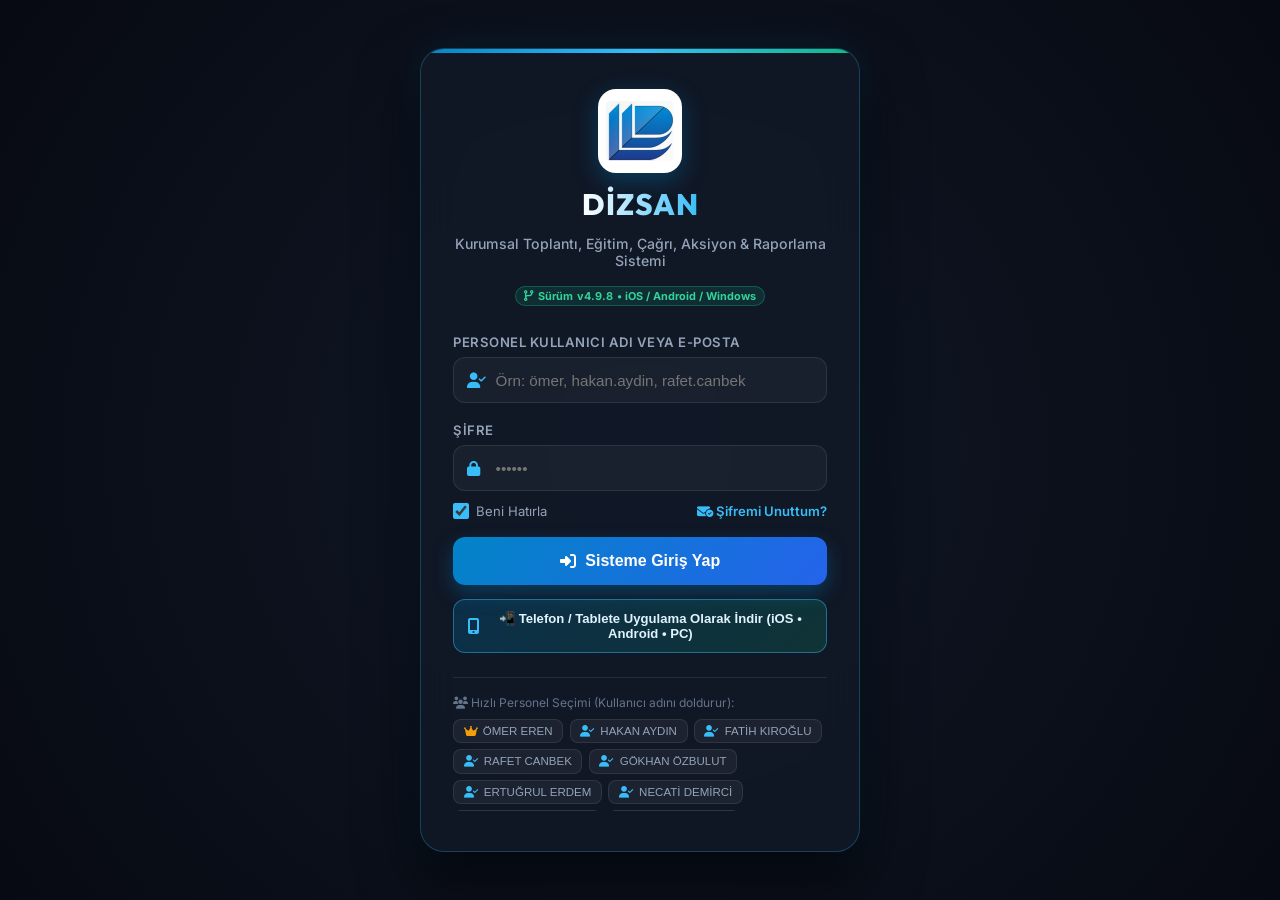
==== mobil.html @ 08002a42 "v4.9.8: Gündem maddeleri 1.1, 1.2 hiyerarşik alt madde numaralandırması" ====
<!DOCTYPE html>
<html lang="tr">
<head>
    <meta charset="UTF-8">
    <meta name="viewport" content="width=device-width, initial-scale=1.0, maximum-scale=1.0, user-scalable=no, viewport-fit=cover">
    <meta name="theme-color" content="#0284c7">
    <meta name="mobile-web-app-capable" content="yes">
    <meta name="apple-mobile-web-app-capable" content="yes">
    <meta name="apple-mobile-web-app-status-bar-style" content="black-translucent">
    <meta name="apple-mobile-web-app-title" content="Dizsan Toplantı">
    <title>DİZSAN | Kurumsal Toplantı, Eğitim, Çağrı, Aksiyon & Raporlama Sistemi v1.7.0</title>

    <link rel="manifest" href="manifest.json">
    <link rel="apple-touch-icon" sizes="180x180" href="apple-touch-icon.png">
    <link rel="icon" type="image/png" sizes="192x192" href="icon-192.png">
    <link rel="icon" type="image/jpeg" href="dizsan_logo.jpg">

    <!-- Fonts & Icons -->
    <link rel="preconnect" href="https://fonts.googleapis.com">
    <link rel="preconnect" href="https://fonts.gstatic.com" crossorigin>
    <link href="https://fonts.googleapis.com/css2?family=Inter:wght@400;500;600;700&family=Outfit:wght@600;700;800&display=swap" rel="stylesheet">
    <link rel="stylesheet" href="https://cdnjs.cloudflare.com/ajax/libs/font-awesome/6.4.0/css/all.min.css">

    <style>
/* ==========================================================================
   DİZSAN KURUMSAL TOPLANTI, AKSİYON VE DENETİM SİSTEMİ - v1.2.0
   iOS, Android, Windows & macOS Responsive Kurumsal Tasarım
   ========================================================================== */

:root {
    --bg-primary: #0b0f19;
    --bg-secondary: #111827;
    --bg-card: rgba(17, 24, 39, 0.85);
    --bg-card-hover: rgba(31, 41, 55, 0.9);
    --surface-glass: rgba(255, 255, 255, 0.04);
    --border-color: rgba(255, 255, 255, 0.09);
    --border-highlight: rgba(14, 165, 233, 0.4);
    --text-main: #f8fafc;
    --text-sec: #94a3b8;
    --text-muted: #64748b;
    --dizsan-blue: #0284c7;
    --dizsan-light: #38bdf8;
    --dizsan-gradient: linear-gradient(135deg, #0284c7 0%, #2563eb 100%);
    --accent-green: #10b981;
    --accent-amber: #f59e0b;
    --accent-red: #ef4444;
    --accent-purple: #8b5cf6;
    --radius-sm: 8px;
    --radius-md: 14px;
    --radius-lg: 20px;
    --shadow-lg: 0 20px 40px -15px rgba(0, 0, 0, 0.6);
    --sidebar-width: 280px;
}

* {
    margin: 0;
    padding: 0;
    box-sizing: border-box;
    -webkit-tap-highlight-color: transparent;
}

body {
    font-family: 'Inter', -apple-system, BlinkMacSystemFont, 'Segoe UI', Roboto, sans-serif;
    background-color: var(--bg-primary);
    color: var(--text-main);
    min-height: 100vh;
    overflow-x: hidden;
    background-image: 
        radial-gradient(circle at 10% 10%, rgba(2, 132, 199, 0.12) 0%, transparent 40%),
        radial-gradient(circle at 90% 90%, rgba(16, 185, 129, 0.08) 0%, transparent 40%);
}

/* ==========================================================================
   GİRİŞ EKRANI (LOGIN OVERLAY)
   ========================================================================== */
.login-overlay {
    position: fixed;
    inset: 0;
    z-index: 9999;
    background: radial-gradient(circle at center, #111827 0%, #070a12 100%);
    display: flex;
    align-items: center;
    justify-content: center;
    padding: 1.5rem;
}

.login-overlay.hidden {
    display: none !important;
}

.login-card {
    width: 100%;
    max-width: 440px;
    background: rgba(17, 24, 39, 0.92);
    border: 1px solid rgba(56, 189, 248, 0.25);
    border-radius: 24px;
    padding: 2.5rem 2rem;
    box-shadow: 0 25px 60px rgba(0, 0, 0, 0.75), 0 0 40px rgba(2, 132, 199, 0.15);
    backdrop-filter: blur(20px);
    text-align: center;
    position: relative;
    overflow: hidden;
}

.login-card::before {
    content: '';
    position: absolute;
    top: 0;
    left: 0;
    right: 0;
    height: 4px;
    background: linear-gradient(90deg, #0284c7, #38bdf8, #10b981);
}

.login-brand {
    display: flex;
    flex-direction: column;
    align-items: center;
    gap: 0.75rem;
    margin-bottom: 1.75rem;
}

.login-logo {
    width: 84px;
    height: 84px;
    object-fit: contain;
    background: #fff;
    padding: 8px;
    border-radius: 18px;
    box-shadow: 0 8px 25px rgba(2, 132, 199, 0.35);
}

.login-brand h1 {
    font-family: 'Outfit', sans-serif;
    font-size: 1.85rem;
    font-weight: 800;
    letter-spacing: 1px;
    background: linear-gradient(to right, #ffffff, #38bdf8);
    -webkit-background-clip: text;
    -webkit-text-fill-color: transparent;
}

.login-brand p {
    font-size: 0.88rem;
    color: var(--text-sec);
    font-weight: 500;
}

.login-form-group {
    text-align: left;
    margin-bottom: 1.15rem;
}

.login-form-group label {
    display: block;
    font-size: 0.82rem;
    font-weight: 600;
    color: var(--text-sec);
    margin-bottom: 0.45rem;
    text-transform: uppercase;
    letter-spacing: 0.5px;
}

.login-input-wrap {
    position: relative;
    display: flex;
    align-items: center;
}

.login-input-wrap i {
    position: absolute;
    left: 14px;
    color: var(--dizsan-light);
    font-size: 0.95rem;
}

.login-input {
    width: 100%;
    padding: 0.85rem 1rem 0.85rem 2.6rem;
    background: rgba(255, 255, 255, 0.04);
    border: 1px solid var(--border-color);
    border-radius: 12px;
    color: var(--text-main);
    font-size: 0.95rem;
    transition: all 0.2s;
}

.login-input:focus {
    outline: none;
    border-color: var(--dizsan-light);
    background: rgba(255, 255, 255, 0.07);
    box-shadow: 0 0 0 3px rgba(56, 189, 248, 0.15);
}

.btn-login {
    width: 100%;
    padding: 0.95rem;
    border: none;
    border-radius: 12px;
    background: var(--dizsan-gradient);
    color: #fff;
    font-size: 1rem;
    font-weight: 700;
    cursor: pointer;
    margin-top: 0.5rem;
    transition: all 0.25s;
    display: flex;
    align-items: center;
    justify-content: center;
    gap: 0.6rem;
    box-shadow: 0 8px 20px rgba(2, 132, 199, 0.35);
}

.btn-login:hover {
    transform: translateY(-2px);
    box-shadow: 0 12px 25px rgba(2, 132, 199, 0.5);
}

.quick-user-chips {
    margin-top: 1.5rem;
    padding-top: 1.1rem;
    border-top: 1px solid var(--border-color);
    text-align: left;
}

.quick-user-chips span {
    display: block;
    font-size: 0.75rem;
    color: var(--text-muted);
    margin-bottom: 0.55rem;
}

.chip-list {
    display: flex;
    flex-wrap: wrap;
    gap: 0.4rem;
    max-height: 92px;
    overflow-y: auto;
}

.user-chip {
    font-size: 0.72rem;
    padding: 0.3rem 0.6rem;
    border-radius: 8px;
    background: rgba(255, 255, 255, 0.05);
    border: 1px solid var(--border-color);
    color: var(--text-sec);
    cursor: pointer;
    transition: all 0.15s;
}

.user-chip:hover {
    background: rgba(56, 189, 248, 0.15);
    color: #fff;
    border-color: var(--dizsan-light);
}

/* ==========================================================================
   ANA UYGULAMA DÜZENİ (LAYOUT & SIDEBAR)
   ========================================================================== */
.app-shell {
    display: flex;
    min-height: 100vh;
}

.sidebar {
    width: var(--sidebar-width);
    background: rgba(13, 19, 33, 0.95);
    border-right: 1px solid var(--border-color);
    display: flex;
    flex-direction: column;
    position: fixed;
    top: 0;
    bottom: 0;
    left: 0;
    z-index: 100;
    backdrop-filter: blur(16px);
    transition: transform 0.3s ease;
}

.brand-header {
    padding: 1.35rem 1.25rem;
    border-bottom: 1px solid var(--border-color);
    display: flex;
    align-items: center;
    gap: 0.85rem;
}

.brand-logo {
    width: 48px;
    height: 48px;
    border-radius: 12px;
    background: #fff;
    padding: 4px;
    object-fit: contain;
    box-shadow: 0 4px 12px rgba(2, 132, 199, 0.3);
    flex-shrink: 0;
}

.brand-titles {
    display: flex;
    flex-direction: column;
}

.brand-name {
    font-family: 'Outfit', sans-serif;
    font-size: 1.35rem;
    font-weight: 800;
    letter-spacing: 1.2px;
    color: #fff;
    line-height: 1.1;
}

.brand-sub {
    font-size: 0.73rem;
    color: var(--dizsan-light);
    font-weight: 600;
    letter-spacing: 0.4px;
    margin-top: 2px;
}

.version-pill {
    display: inline-flex;
    align-items: center;
    gap: 4px;
    margin-top: 5px;
    padding: 2px 8px;
    border-radius: 20px;
    background: rgba(16, 185, 129, 0.14);
    border: 1px solid rgba(16, 185, 129, 0.35);
    color: #34d399;
    font-size: 0.68rem;
    font-weight: 700;
    width: fit-content;
    cursor: pointer;
}

.active-user-box {
    margin: 1rem 1rem 0.5rem;
    padding: 0.85rem;
    background: rgba(255, 255, 255, 0.03);
    border: 1px solid var(--border-color);
    border-radius: var(--radius-md);
    display: flex;
    align-items: center;
    justify-content: space-between;
    gap: 0.65rem;
}

.active-user-info {
    display: flex;
    align-items: center;
    gap: 0.65rem;
    min-width: 0;
}

.active-user-avatar {
    width: 38px;
    height: 38px;
    border-radius: 10px;
    object-fit: cover;
    border: 2px solid var(--dizsan-light);
    flex-shrink: 0;
}

.active-user-text {
    min-width: 0;
}

.active-user-name {
    font-size: 0.86rem;
    font-weight: 700;
    color: #fff;
    white-space: nowrap;
    overflow: hidden;
    text-overflow: ellipsis;
}

.active-user-role {
    font-size: 0.72rem;
    color: var(--text-sec);
}

.btn-logout-icon {
    background: rgba(239, 68, 68, 0.12);
    border: 1px solid rgba(239, 68, 68, 0.25);
    color: #f87171;
    width: 32px;
    height: 32px;
    border-radius: 8px;
    cursor: pointer;
    display: flex;
    align-items: center;
    justify-content: center;
    transition: all 0.2s;
    flex-shrink: 0;
}

.btn-logout-icon:hover {
    background: rgba(239, 68, 68, 0.25);
    color: #fff;
}

.nav-menu {
    list-style: none;
    padding: 0.75rem 0.85rem;
    flex: 1;
    overflow-y: auto;
    display: flex;
    flex-direction: column;
    gap: 0.35rem;
}

.nav-btn {
    width: 100%;
    display: flex;
    align-items: center;
    justify-content: space-between;
    padding: 0.8rem 1rem;
    border-radius: 12px;
    border: 1px solid transparent;
    background: transparent;
    color: var(--text-sec);
    font-size: 0.9rem;
    font-weight: 600;
    cursor: pointer;
    transition: all 0.2s;
    text-align: left;
}

.nav-btn-left {
    display: flex;
    align-items: center;
    gap: 0.75rem;
}

.nav-btn i {
    width: 20px;
    text-align: center;
    font-size: 1rem;
}

.nav-btn:hover {
    background: rgba(255, 255, 255, 0.04);
    color: #fff;
}

.nav-btn.active {
    background: linear-gradient(90deg, rgba(2, 132, 199, 0.22) 0%, rgba(2, 132, 199, 0.05) 100%);
    border-color: rgba(56, 189, 248, 0.35);
    color: #fff;
}

.nav-btn.active i {
    color: var(--dizsan-light);
}

.nav-badge {
    font-size: 0.72rem;
    padding: 2px 7px;
    border-radius: 10px;
    background: rgba(255, 255, 255, 0.08);
    color: var(--text-main);
    font-weight: 700;
}

.nav-badge.danger {
    background: rgba(239, 68, 68, 0.2);
    color: #fca5a5;
    border: 1px solid rgba(239, 68, 68, 0.4);
}

.sidebar-footer {
    padding: 1rem;
    border-top: 1px solid var(--border-color);
    font-size: 0.75rem;
    color: var(--text-muted);
    display: flex;
    flex-direction: column;
    gap: 0.4rem;
}

.sync-indicator {
    display: flex;
    align-items: center;
    gap: 0.45rem;
    color: #34d399;
    font-weight: 600;
}

.sync-dot {
    width: 8px;
    height: 8px;
    border-radius: 50%;
    background: #10b981;
    box-shadow: 0 0 8px #10b981;
    animation: pulseDot 2s infinite;
}

@keyframes pulseDot {
    0%, 100% { opacity: 1; transform: scale(1); }
    50% { opacity: 0.45; transform: scale(1.2); }
}

/* ==========================================================================
   MAIN CONTENT & TOPBAR
   ========================================================================== */
.main-area {
    flex: 1;
    margin-left: var(--sidebar-width);
    display: flex;
    flex-direction: column;
    min-width: 0;
    padding-bottom: 80px;
}

.topbar {
    position: sticky;
    top: 0;
    z-index: 80;
    background: rgba(11, 15, 25, 0.88);
    backdrop-filter: blur(16px);
    border-bottom: 1px solid var(--border-color);
    padding: 1rem 1.75rem;
    display: flex;
    align-items: center;
    justify-content: space-between;
    gap: 1rem;
    flex-wrap: wrap;
}

.topbar-left {
    display: flex;
    align-items: center;
    gap: 0.85rem;
}

.mobile-menu-btn {
    display: none;
    background: var(--surface-glass);
    border: 1px solid var(--border-color);
    color: #fff;
    width: 40px;
    height: 40px;
    border-radius: 10px;
    font-size: 1.1rem;
    cursor: pointer;
}

.page-title h2 {
    font-family: 'Outfit', sans-serif;
    font-size: 1.35rem;
    font-weight: 700;
    color: #fff;
}

.page-title p {
    font-size: 0.8rem;
    color: var(--text-sec);
}

/* CANLI TOPLANTI SÜRE SAYACI (LIVE MEETING TIMER BAR) */
.meeting-timer-widget {
    display: flex;
    align-items: center;
    gap: 0.75rem;
    background: rgba(17, 24, 39, 0.95);
    border: 1px solid rgba(56, 189, 248, 0.3);
    padding: 0.45rem 0.9rem;
    border-radius: 14px;
    box-shadow: 0 4px 15px rgba(0, 0, 0, 0.3);
}

.timer-display {
    font-family: 'Outfit', monospace;
    font-size: 1.25rem;
    font-weight: 800;
    color: #38bdf8;
    letter-spacing: 1px;
    min-width: 90px;
    text-align: center;
}

.timer-display.running {
    color: #34d399;
    text-shadow: 0 0 10px rgba(52, 211, 153, 0.4);
}

.timer-btn {
    background: rgba(255, 255, 255, 0.06);
    border: 1px solid var(--border-color);
    color: #fff;
    padding: 0.35rem 0.65rem;
    border-radius: 8px;
    font-size: 0.78rem;
    font-weight: 600;
    cursor: pointer;
    transition: all 0.15s;
    display: inline-flex;
    align-items: center;
    gap: 4px;
}

.timer-btn:hover {
    background: rgba(56, 189, 248, 0.2);
    border-color: var(--dizsan-light);
}

.timer-btn.start {
    background: rgba(16, 185, 129, 0.2);
    border-color: rgba(16, 185, 129, 0.4);
    color: #34d399;
}

.timer-btn.pause {
    background: rgba(245, 158, 11, 0.2);
    border-color: rgba(245, 158, 11, 0.4);
    color: #fbbf24;
}

.topbar-actions {
    display: flex;
    align-items: center;
    gap: 0.65rem;
    flex-wrap: wrap;
}

/* ==========================================================================
   BUTONLAR VE GENEL BİLEŞENLER
   ========================================================================== */
.btn {
    display: inline-flex;
    align-items: center;
    gap: 0.5rem;
    padding: 0.65rem 1.1rem;
    border-radius: 10px;
    font-size: 0.86rem;
    font-weight: 600;
    cursor: pointer;
    border: 1px solid transparent;
    transition: all 0.2s;
    text-decoration: none;
    white-space: nowrap;
}

.btn-primary {
    background: var(--dizsan-gradient);
    color: #fff;
    box-shadow: 0 4px 14px rgba(2, 132, 199, 0.35);
}

.btn-primary:hover {
    transform: translateY(-1px);
    box-shadow: 0 6px 20px rgba(2, 132, 199, 0.5);
}

.btn-success {
    background: linear-gradient(135deg, #10b981 0%, #059669 100%);
    color: #fff;
    box-shadow: 0 4px 14px rgba(16, 185, 129, 0.3);
}

.btn-secondary {
    background: rgba(255, 255, 255, 0.05);
    border-color: var(--border-color);
    color: var(--text-main);
}

.btn-secondary:hover {
    background: rgba(255, 255, 255, 0.1);
    border-color: rgba(255, 255, 255, 0.2);
}

.btn-danger {
    background: rgba(239, 68, 68, 0.15);
    border-color: rgba(239, 68, 68, 0.35);
    color: #fca5a5;
}

.btn-danger:hover {
    background: rgba(239, 68, 68, 0.3);
    color: #fff;
}

.btn-sm {
    padding: 0.4rem 0.7rem;
    font-size: 0.78rem;
    border-radius: 8px;
}

/* ==========================================================================
   SAYFA İÇERİĞİ & KARTLAR
   ========================================================================== */
.content-wrapper {
    padding: 1.5rem 1.75rem;
}

.tab-section {
    display: none;
    animation: fadeIn 0.25s ease;
}

.tab-section.active {
    display: block;
}

@keyframes fadeIn {
    from { opacity: 0; transform: translateY(6px); }
    to { opacity: 1; transform: translateY(0); }
}

/* KPI GRID */
.kpi-grid {
    display: grid;
    grid-template-columns: repeat(auto-fit, minmax(220px, 1fr));
    gap: 1.15rem;
    margin-bottom: 1.5rem;
}

.kpi-card {
    background: var(--bg-card);
    border: 1px solid var(--border-color);
    border-radius: var(--radius-md);
    padding: 1.25rem;
    display: flex;
    align-items: center;
    justify-content: space-between;
    position: relative;
    overflow: hidden;
}

.kpi-card::after {
    content: '';
    position: absolute;
    left: 0;
    top: 0;
    bottom: 0;
    width: 4px;
    background: var(--dizsan-light);
}

.kpi-card.green::after { background: var(--accent-green); }
.kpi-card.amber::after { background: var(--accent-amber); }
.kpi-card.red::after { background: var(--accent-red); }
.kpi-card.purple::after { background: var(--accent-purple); }

.kpi-info h4 {
    font-size: 0.78rem;
    text-transform: uppercase;
    letter-spacing: 0.5px;
    color: var(--text-sec);
    margin-bottom: 0.35rem;
}

.kpi-info .kpi-val {
    font-family: 'Outfit', sans-serif;
    font-size: 1.85rem;
    font-weight: 800;
    color: #fff;
}

.kpi-info .kpi-sub {
    font-size: 0.75rem;
    color: var(--text-muted);
    margin-top: 2px;
}

.kpi-icon {
    width: 48px;
    height: 48px;
    border-radius: 12px;
    background: rgba(56, 189, 248, 0.12);
    color: var(--dizsan-light);
    display: flex;
    align-items: center;
    justify-content: center;
    font-size: 1.35rem;
}

.kpi-card.green .kpi-icon { background: rgba(16, 185, 129, 0.12); color: #34d399; }
.kpi-card.amber .kpi-icon { background: rgba(245, 158, 11, 0.12); color: #fbbf24; }
.kpi-card.red .kpi-icon { background: rgba(239, 68, 68, 0.12); color: #f87171; }
.kpi-card.purple .kpi-icon { background: rgba(139, 92, 246, 0.12); color: #a78bfa; }

/* GENEL GİZLEME SINIFI */
.hidden {
    display: none !important;
}

/* ALARM BANNER (YAKLAŞAN / GECİKEN AKSİYONLAR & TOPLANTI ÇAĞRI ALARMLARI) */
.alarm-banner {
    background: linear-gradient(90deg, rgba(239, 68, 68, 0.16) 0%, rgba(245, 158, 11, 0.12) 100%);
    border: 1px solid rgba(239, 68, 68, 0.4);
    border-radius: var(--radius-md);
    padding: 1rem 1.25rem;
    margin-bottom: 1.2rem;
    display: flex;
    align-items: center;
    justify-content: space-between;
    gap: 1rem;
    flex-wrap: wrap;
}

.alarm-banner.hidden {
    display: none !important;
}

/* TOPLANTI ÇAĞRISI & GERİ SAYIM UYARI BANNERLARI (5 DK KIRMIZI, 1 SAAT SARI, DAVET MAVİ) */
.meeting-call-banner {
    border-radius: var(--radius-md);
    padding: 1rem 1.25rem;
    margin-bottom: 1.2rem;
    display: flex;
    align-items: center;
    justify-content: space-between;
    gap: 1rem;
    flex-wrap: wrap;
    transition: all 0.3s ease;
}

.meeting-call-banner.red-5m {
    background: linear-gradient(90deg, rgba(220, 38, 38, 0.32) 0%, rgba(185, 28, 28, 0.22) 100%);
    border: 2px solid #ef4444;
    box-shadow: 0 0 24px rgba(239, 68, 68, 0.45);
    animation: redAlertPulse 1.2s infinite alternate;
}

.meeting-call-banner.yellow-1h {
    background: linear-gradient(90deg, rgba(245, 158, 11, 0.26) 0%, rgba(217, 119, 6, 0.16) 100%);
    border: 2px solid #f59e0b;
    box-shadow: 0 0 18px rgba(245, 158, 11, 0.3);
}

.meeting-call-banner.blue-invite {
    background: linear-gradient(90deg, rgba(2, 132, 199, 0.22) 0%, rgba(16, 185, 129, 0.14) 100%);
    border: 1px solid rgba(56, 189, 248, 0.5);
}

@keyframes redAlertPulse {
    from { box-shadow: 0 0 10px rgba(239, 68, 68, 0.35); border-color: #ef4444; }
    to   { box-shadow: 0 0 28px rgba(239, 68, 68, 0.85); border-color: #fca5a5; }
}

.alarm-banner-left {
    display: flex;
    align-items: center;
    gap: 0.85rem;
}

.alarm-pulse-icon {
    width: 42px;
    height: 42px;
    border-radius: 10px;
    background: rgba(239, 68, 68, 0.25);
    color: #fca5a5;
    display: flex;
    align-items: center;
    justify-content: center;
    font-size: 1.25rem;
    animation: pulseDot 1.5s infinite;
}

/* CARD & FILTERS */
.glass-card {
    background: var(--bg-card);
    border: 1px solid var(--border-color);
    border-radius: var(--radius-lg);
    padding: 1.35rem;
    margin-bottom: 1.5rem;
    box-shadow: var(--shadow-lg);
}

.card-header {
    display: flex;
    align-items: center;
    justify-content: space-between;
    gap: 1rem;
    padding-bottom: 1rem;
    margin-bottom: 1.15rem;
    border-bottom: 1px solid var(--border-color);
    flex-wrap: wrap;
}

.card-header h3 {
    font-family: 'Outfit', sans-serif;
    font-size: 1.15rem;
    font-weight: 700;
    color: #fff;
    display: flex;
    align-items: center;
    gap: 0.55rem;
}

.filter-bar {
    display: flex;
    gap: 0.75rem;
    flex-wrap: wrap;
    margin-bottom: 1.2rem;
}

.form-control {
    width: 100%;
    box-sizing: border-box;
    background: rgba(255, 255, 255, 0.04);
    border: 1px solid var(--border-color);
    border-radius: 10px;
    padding: 0.6rem 0.85rem;
    color: var(--text-main);
    font-size: 0.86rem;
    font-family: inherit;
    transition: all 0.2s;
}

.form-control:focus {
    outline: none;
    border-color: var(--dizsan-light);
    background: rgba(255, 255, 255, 0.07);
}

select.form-control option {
    background: #111827;
    color: #fff;
}

/* TOPLANTI KARTLARI LİSTESİ */
.meetings-grid {
    display: grid;
    grid-template-columns: repeat(auto-fill, minmax(340px, 1fr));
    gap: 1.25rem;
}

.meeting-card {
    background: rgba(255, 255, 255, 0.025);
    border: 1px solid var(--border-color);
    border-radius: 16px;
    padding: 1.25rem;
    display: flex;
    flex-direction: column;
    justify-content: space-between;
    gap: 1rem;
    transition: all 0.22s;
    position: relative;
}

.meeting-card:hover {
    border-color: rgba(56, 189, 248, 0.45);
    background: rgba(255, 255, 255, 0.045);
    transform: translateY(-2px);
}

.meeting-card-top {
    display: flex;
    align-items: flex-start;
    justify-content: space-between;
    gap: 0.75rem;
}

.meeting-code-badge {
    font-size: 0.72rem;
    font-weight: 700;
    padding: 3px 9px;
    border-radius: 8px;
    background: rgba(2, 132, 199, 0.2);
    color: var(--dizsan-light);
    border: 1px solid rgba(56, 189, 248, 0.3);
}

.meeting-title {
    font-size: 1.08rem;
    font-weight: 700;
    color: #fff;
    margin: 0.45rem 0 0.3rem;
}

.meeting-meta {
    display: flex;
    flex-wrap: wrap;
    gap: 0.75rem;
    font-size: 0.8rem;
    color: var(--text-sec);
    margin-bottom: 0.65rem;
}

.meeting-meta span {
    display: inline-flex;
    align-items: center;
    gap: 0.35rem;
}

.meeting-summary-box {
    background: rgba(0, 0, 0, 0.25);
    border-left: 3px solid var(--dizsan-light);
    padding: 0.65rem 0.8rem;
    border-radius: 6px;
    font-size: 0.83rem;
    color: #cbd5e1;
    line-height: 1.45;
    max-height: 85px;
    overflow: hidden;
    text-overflow: ellipsis;
}

.participants-avatars {
    display: flex;
    flex-wrap: wrap;
    gap: 0.35rem;
    margin-top: 0.65rem;
}

.participant-tag {
    font-size: 0.72rem;
    padding: 2px 8px;
    border-radius: 6px;
    background: rgba(255, 255, 255, 0.06);
    color: #e2e8f0;
    border: 1px solid rgba(255, 255, 255, 0.08);
}

.meeting-card-footer {
    display: flex;
    align-items: center;
    justify-content: space-between;
    padding-top: 0.85rem;
    border-top: 1px solid var(--border-color);
    gap: 0.5rem;
    flex-wrap: wrap;
}

/* TABLOLAR (AKSİYONLAR & LOGLAR) */
.table-responsive {
    width: 100%;
    overflow-x: auto;
}

.dizsan-table {
    width: 100%;
    border-collapse: collapse;
    text-align: left;
}

.dizsan-table th {
    padding: 0.85rem 1rem;
    font-size: 0.76rem;
    text-transform: uppercase;
    letter-spacing: 0.5px;
    color: var(--text-sec);
    background: rgba(255, 255, 255, 0.03);
    border-bottom: 1px solid var(--border-color);
    white-space: nowrap;
}

.dizsan-table td {
    padding: 0.9rem 1rem;
    font-size: 0.86rem;
    border-bottom: 1px solid rgba(255, 255, 255, 0.05);
    vertical-align: middle;
}

.dizsan-table tr:hover td {
    background: rgba(255, 255, 255, 0.025);
}

/* ROZETLER VE GERİ SAYIM ZAMANLAYICI ETİKETLERİ */
.badge {
    display: inline-flex;
    align-items: center;
    gap: 0.35rem;
    padding: 0.28rem 0.65rem;
    border-radius: 8px;
    font-size: 0.74rem;
    font-weight: 700;
    white-space: nowrap;
}

.badge-critical {
    background: rgba(239, 68, 68, 0.18);
    color: #fca5a5;
    border: 1px solid rgba(239, 68, 68, 0.4);
}

.badge-high {
    background: rgba(245, 158, 11, 0.18);
    color: #fcd34d;
    border: 1px solid rgba(245, 158, 11, 0.4);
}

.badge-normal {
    background: rgba(56, 189, 248, 0.15);
    color: #7dd3fc;
    border: 1px solid rgba(56, 189, 248, 0.35);
}

.badge-done {
    background: rgba(16, 185, 129, 0.18);
    color: #6ee7b7;
    border: 1px solid rgba(16, 185, 129, 0.4);
}

.badge-progress {
    background: rgba(139, 92, 246, 0.18);
    color: #c4b5fd;
    border: 1px solid rgba(139, 92, 246, 0.4);
}

.badge-pending {
    background: rgba(148, 163, 184, 0.15);
    color: #cbd5e1;
    border: 1px solid rgba(148, 163, 184, 0.3);
}

.countdown-pill {
    font-family: 'Outfit', monospace;
    font-size: 0.78rem;
    font-weight: 700;
    padding: 0.32rem 0.7rem;
    border-radius: 8px;
    display: inline-flex;
    align-items: center;
    gap: 0.4rem;
    white-space: nowrap;
}

.countdown-pill.overdue {
    background: rgba(239, 68, 68, 0.22);
    color: #fca5a5;
    border: 1px solid rgba(239, 68, 68, 0.5);
    animation: pulseDot 1.8s infinite;
}

.countdown-pill.urgent {
    background: rgba(245, 158, 11, 0.22);
    color: #fde68a;
    border: 1px solid rgba(245, 158, 11, 0.5);
}

.countdown-pill.safe {
    background: rgba(16, 185, 129, 0.15);
    color: #6ee7b7;
    border: 1px solid rgba(16, 185, 129, 0.35);
}

.countdown-pill.completed {
    background: rgba(16, 185, 129, 0.1);
    color: #34d399;
    border: 1px dashed rgba(16, 185, 129, 0.3);
}

/* ==========================================================================
   MODAL PENCERELERİ
   ========================================================================== */
.modal-backdrop {
    position: fixed;
    inset: 0;
    z-index: 10000;
    background: rgba(5, 8, 15, 0.82);
    backdrop-filter: blur(8px);
    -webkit-backdrop-filter: blur(8px);
    display: none;
    align-items: center;
    justify-content: center;
    padding: 1rem;
    overflow: hidden;
}

.modal-backdrop.open {
    display: flex;
}

.modal-box {
    width: 100%;
    max-width: 960px;
    max-height: 92vh;
    background: #111827;
    border: 1px solid rgba(56, 189, 248, 0.35);
    border-radius: 20px;
    display: flex;
    flex-direction: column;
    overflow: hidden;
    box-shadow: 0 25px 60px rgba(0, 0, 0, 0.85);
}

.modal-box form {
    display: flex;
    flex-direction: column;
    flex: 1 1 auto;
    min-height: 0;
    overflow: hidden;
}

.modal-header {
    padding: 1.15rem 1.5rem;
    background: rgba(255, 255, 255, 0.03);
    border-bottom: 1px solid var(--border-color);
    display: flex;
    align-items: center;
    justify-content: space-between;
    flex-shrink: 0;
}

.modal-header h3 {
    font-family: 'Outfit', sans-serif;
    font-size: 1.2rem;
    color: #fff;
    display: flex;
    align-items: center;
    gap: 0.6rem;
    margin: 0;
}

.modal-close {
    background: transparent;
    border: none;
    color: var(--text-sec);
    font-size: 1.5rem;
    cursor: pointer;
    line-height: 1;
    padding: 0.25rem 0.5rem;
    border-radius: 8px;
    transition: color 0.15s;
}

.modal-close:hover {
    color: #f87171;
}

.modal-body {
    padding: 1.5rem;
    overflow-y: auto;
    -webkit-overflow-scrolling: touch;
    overscroll-behavior-y: contain;
    flex: 1 1 auto;
    min-height: 0;
}

.modal-footer {
    padding: 1rem 1.5rem;
    background: rgba(255, 255, 255, 0.02);
    border-top: 1px solid var(--border-color);
    display: flex;
    justify-content: flex-end;
    gap: 0.75rem;
    flex-shrink: 0;
}

.form-grid {
    display: grid;
    grid-template-columns: repeat(auto-fit, minmax(220px, 1fr));
    gap: 1rem;
    margin-bottom: 1rem;
}

.form-group {
    display: flex;
    flex-direction: column;
    gap: 0.4rem;
}

.form-group label {
    font-size: 0.8rem;
    font-weight: 600;
    color: var(--text-sec);
}

.participants-selector {
    display: grid;
    grid-template-columns: repeat(auto-fill, minmax(175px, 1fr));
    gap: 0.5rem;
    max-height: 170px;
    overflow-y: auto;
    padding: 0.75rem;
    background: rgba(0, 0, 0, 0.25);
    border: 1px solid var(--border-color);
    border-radius: 12px;
}

.participant-check {
    display: flex;
    align-items: center;
    gap: 0.55rem;
    font-size: 0.8rem;
    color: #cbd5e1;
    cursor: pointer;
    padding: 0.45rem 0.65rem;
    border-radius: 10px;
    background: rgba(255, 255, 255, 0.03);
    border: 1.5px solid rgba(255, 255, 255, 0.08);
    transition: all 0.18s ease;
    user-select: none;
}

.participant-check:hover {
    background: rgba(56, 189, 248, 0.12);
    border-color: rgba(56, 189, 248, 0.35);
}

.participant-check input[type="checkbox"],
.blue-tick-checkbox,
.amber-tick-checkbox {
    appearance: none;
    -webkit-appearance: none;
    width: 18px;
    height: 18px;
    min-width: 18px;
    border-radius: 5px;
    border: 2px solid rgba(148, 163, 184, 0.55);
    background: rgba(15, 23, 42, 0.9);
    cursor: pointer;
    display: inline-grid;
    place-content: center;
    transition: all 0.15s ease;
    margin: 0;
}

.participant-check input[type="checkbox"]::before,
.blue-tick-checkbox::before,
.amber-tick-checkbox::before {
    content: "";
    width: 10px;
    height: 5.5px;
    border-left: 2.5px solid #ffffff;
    border-bottom: 2.5px solid #ffffff;
    transform: rotate(-45deg) scale(0);
    margin-top: -2px;
    transition: transform 0.14s ease-in-out;
}

.participant-check input[type="checkbox"]:checked,
.blue-tick-checkbox:checked {
    background: linear-gradient(135deg, #0284c7, #38bdf8);
    border-color: #38bdf8;
    box-shadow: 0 0 8px rgba(56, 189, 248, 0.55);
}

.amber-tick-checkbox:checked {
    background: linear-gradient(135deg, #d97706, #f59e0b);
    border-color: #fbbf24;
    box-shadow: 0 0 8px rgba(245, 158, 11, 0.55);
}

.participant-check input[type="checkbox"]:checked::before,
.blue-tick-checkbox:checked::before,
.amber-tick-checkbox:checked::before {
    transform: rotate(-45deg) scale(1);
}

.participant-check.is-checked,
.participant-check:has(input[type="checkbox"]:checked) {
    background: rgba(2, 132, 199, 0.24);
    border-color: #38bdf8;
    color: #ffffff;
    font-weight: 700;
    box-shadow: 0 2px 10px rgba(2, 132, 199, 0.22);
}

.participant-check.is-checked small,
.participant-check:has(input[type="checkbox"]:checked) small {
    color: #bae6fd !important;
}

/* ==========================================================================
   GELİŞMİŞ YOKLAMA (DAVETLİ / GELEN / GELMEYEN & NEDENİ),
   TİKLEMELİ GÜNDEM MADDELERİ VE KARAR SORUMLUSU / TERMİN STİLLERİ
   ========================================================================== */
.meeting-card.clickable-card {
    cursor: pointer;
}

.meeting-card.clickable-card:hover {
    border-color: #38bdf8;
    background: rgba(56, 189, 248, 0.05);
    box-shadow: 0 12px 30px rgba(2, 132, 199, 0.22);
    transform: translateY(-3px);
}

.card-click-hint {
    display: inline-flex;
    align-items: center;
    gap: 0.35rem;
    font-size: 0.72rem;
    font-weight: 700;
    color: #38bdf8;
    background: rgba(2, 132, 199, 0.14);
    border: 1px dashed rgba(56, 189, 248, 0.4);
    border-radius: 8px;
    padding: 0.28rem 0.6rem;
    margin-top: 0.35rem;
}

.attendance-row {
    display: flex;
    flex-direction: column;
    gap: 0.45rem;
    padding: 0.55rem 0.7rem;
    border-radius: 10px;
    background: rgba(15, 23, 42, 0.75);
    border: 1px solid rgba(255, 255, 255, 0.08);
    transition: all 0.2s;
}

.attendance-row.status-attended {
    border-color: rgba(16, 185, 129, 0.45);
    background: rgba(16, 185, 129, 0.07);
}

.attendance-row.status-absent {
    border-color: rgba(239, 68, 68, 0.5);
    background: rgba(239, 68, 68, 0.08);
}

.attendance-toggle-btn {
    padding: 0.3rem 0.65rem;
    border-radius: 8px;
    font-size: 0.74rem;
    font-weight: 700;
    cursor: pointer;
    border: 1px solid rgba(255, 255, 255, 0.15);
    background: rgba(255, 255, 255, 0.04);
    color: #94a3b8;
    display: inline-flex;
    align-items: center;
    gap: 0.3rem;
    transition: all 0.18s;
}

.attendance-toggle-btn.active-attended {
    background: linear-gradient(135deg, #10b981, #059669);
    color: #fff;
    border-color: #34d399;
    box-shadow: 0 2px 10px rgba(16, 185, 129, 0.35);
}

.attendance-toggle-btn.active-absent {
    background: linear-gradient(135deg, #ef4444, #dc2626);
    color: #fff;
    border-color: #f87171;
    box-shadow: 0 2px 10px rgba(239, 68, 68, 0.35);
}

.absent-reason-box {
    margin-top: 0.2rem;
    padding: 0.45rem 0.6rem;
    background: rgba(15, 23, 42, 0.9);
    border: 1px dashed rgba(239, 68, 68, 0.5);
    border-radius: 8px;
    animation: fadeInDown 0.2s ease-out;
}

.agenda-item-card {
    background: rgba(15, 23, 42, 0.8);
    border: 1px solid rgba(148, 163, 184, 0.22);
    border-radius: 10px;
    padding: 0.6rem 0.75rem;
    transition: all 0.2s;
}

.agenda-item-card.discussed {
    border-color: rgba(56, 189, 248, 0.55);
    background: rgba(2, 132, 199, 0.1);
}

.agenda-item-card.undiscussed {
    border-color: rgba(148, 163, 184, 0.22);
    background: rgba(15, 23, 42, 0.75);
}

.agenda-explanation-box {
    margin-top: 0.5rem;
    padding-top: 0.5rem;
    border-top: 1px dashed rgba(56, 189, 248, 0.3);
    animation: fadeInDown 0.2s ease-out;
}

.agenda-explanation-box .form-control {
    width: 100%;
    box-sizing: border-box;
    padding: 0.48rem 0.7rem;
    font-size: 0.82rem;
}

.decision-header-row {
    display: grid;
    grid-template-columns: 26px minmax(0, 2.5fr) 175px 138px 104px;
    gap: 0.5rem;
    padding: 0 0.55rem 0.25rem;
    font-size: 0.72rem;
    font-weight: 700;
    color: #94a3b8;
}

.decision-item-row {
    display: grid;
    grid-template-columns: 26px minmax(0, 2.5fr) 175px 138px 104px;
    gap: 0.5rem;
    align-items: center;
    background: rgba(15, 23, 42, 0.65);
    border: 1px solid rgba(148, 163, 184, 0.18);
    border-radius: 10px;
    padding: 0.45rem 0.55rem;
    box-sizing: border-box;
}

.decision-item-row > div,
.inline-action-row > div {
    min-width: 0;
}

.decision-item-row .form-control,
.decision-item-row .auto-date-container,
.inline-action-row .form-control,
.inline-action-row .auto-date-container {
    width: 100% !important;
    min-width: 0 !important;
    box-sizing: border-box !important;
    padding: 0.45rem 0.6rem !important;
    font-size: 0.81rem !important;
}

.inline-action-row {
    display: flex;
    flex-direction: column;
    gap: 0.55rem;
    background: rgba(15, 23, 42, 0.78);
    padding: 0.65rem 0.75rem;
    border-radius: 10px;
    border: 1px solid rgba(56, 189, 248, 0.32);
    box-sizing: border-box;
}

.inline-action-top-grid {
    display: flex;
    flex-direction: column;
    gap: 0.25rem;
    width: 100%;
}

.inline-action-meta-grid {
    display: grid;
    grid-template-columns: minmax(120px, 1fr) minmax(145px, 1.25fr) minmax(105px, 0.9fr) auto;
    gap: 0.55rem;
    align-items: end;
    padding-top: 0.45rem;
    border-top: 1px dashed rgba(56, 189, 248, 0.2);
}

.inline-action-bottom-grid {
    display: grid;
    grid-template-columns: minmax(0, 1.45fr) minmax(0, 1fr);
    gap: 0.6rem;
    align-items: start;
    padding-top: 0.48rem;
    border-top: 1px dashed rgba(56, 189, 248, 0.22);
}

.inline-action-top-grid > div,
.inline-action-meta-grid > div,
.inline-action-bottom-grid > div {
    min-width: 0;
}

.multi-assignee-chips {
    display: flex;
    flex-wrap: wrap;
    gap: 0.35rem;
    margin-bottom: 0.35rem;
}

.multi-assignee-chips:empty {
    display: none;
    margin-bottom: 0;
}

.assignee-chip {
    display: inline-flex;
    align-items: center;
    gap: 0.35rem;
    padding: 0.22rem 0.55rem;
    border-radius: 7px;
    font-size: 0.75rem;
    font-weight: 700;
    background: rgba(2, 132, 199, 0.28);
    border: 1px solid rgba(56, 189, 248, 0.55);
    color: #fff;
    white-space: nowrap;
}

.assignee-chip button {
    background: none;
    border: none;
    color: #fca5a5;
    cursor: pointer;
    font-size: 0.92rem;
    line-height: 1;
    padding: 0 2px;
    font-weight: 800;
    display: inline-flex;
    align-items: center;
}

.assignee-chip button:hover {
    color: #ef4444;
}

@media (max-width: 768px) {
    .decision-header-row {
        display: none;
    }
    .decision-item-row,
    .inline-action-top-grid,
    .inline-action-meta-grid,
    .inline-action-bottom-grid {
        grid-template-columns: 1fr;
        gap: 0.45rem;
    }
}

@keyframes fadeInDown {
    from { opacity: 0; transform: translateY(-4px); }
    to { opacity: 1; transform: translateY(0); }
}

/* ==========================================================================
   MOBİL ALT MENÜ (iOS / ANDROID BOTTOM BAR)
   ========================================================================== */
.mobile-bottom-nav {
    display: none;
    position: fixed;
    bottom: 0;
    left: 0;
    right: 0;
    z-index: 95;
    background: rgba(13, 19, 33, 0.96);
    backdrop-filter: blur(16px);
    border-top: 1px solid var(--border-color);
    padding: 0.45rem 0.5rem calc(0.45rem + env(safe-area-inset-bottom));
    justify-content: space-around;
}

.mob-nav-item {
    background: transparent;
    border: none;
    color: var(--text-sec);
    display: flex;
    flex-direction: column;
    align-items: center;
    gap: 3px;
    font-size: 0.68rem;
    font-weight: 600;
    cursor: pointer;
    padding: 0.35rem 0.5rem;
    border-radius: 10px;
}

.mob-nav-item i {
    font-size: 1.1rem;
}

.mob-nav-item.active {
    color: var(--dizsan-light);
}

.mobile-nav-fab {
    background: linear-gradient(135deg, #0284c7, #38bdf8);
    color: #fff;
    width: 48px;
    height: 48px;
    border-radius: 50%;
    display: flex;
    flex-direction: column;
    align-items: center;
    justify-content: center;
    margin-top: -18px;
    box-shadow: 0 8px 20px rgba(2, 132, 199, 0.5);
    border: 2px solid #0f172a;
    cursor: pointer;
    font-size: 1.15rem;
    text-decoration: none;
    flex-shrink: 0;
    transition: transform 0.15s ease;
}

.mobile-nav-fab:active {
    transform: scale(0.92);
}

.mobile-nav-fab span {
    font-size: 0.62rem;
    font-weight: 700;
    margin-top: 1px;
}

/* ==========================================================================
   A4 RESMİ DİZSAN TOPLANTI TUTANAĞI BASKI ŞABLONU (@media print)
   ========================================================================== */
#print-minutes-area {
    display: none;
}

@media print {
    body * {
        visibility: hidden !important;
    }
    .app-shell, .login-overlay, .modal-backdrop, .mobile-bottom-nav {
        display: none !important;
    }
    #print-minutes-area, #print-minutes-area * {
        visibility: visible !important;
    }
    #print-minutes-area {
        display: block !important;
        position: absolute;
        left: 0;
        top: 0;
        width: 100%;
        background: #fff !important;
        color: #000 !important;
        padding: 15mm;
        font-family: Arial, sans-serif;
    }
}

/* ==========================================================================
   PWA MOBİL KURULUM BANNERI, POPUP & AKILLI BUTON STİLLERİ
   ========================================================================== */
.mobile-pwa-banner {
    position: sticky;
    top: 0;
    z-index: 999;
    margin: 0.5rem 0.85rem 0.25rem 0.85rem;
    animation: pwaSlideDown 0.35s cubic-bezier(0.16, 1, 0.3, 1);
}

@keyframes pwaSlideDown {
    from { transform: translateY(-100%); opacity: 0; }
    to { transform: translateY(0); opacity: 1; }
}

.pwa-banner-card {
    background: rgba(15, 23, 42, 0.95);
    border: 1px solid rgba(56, 189, 248, 0.45);
    border-radius: 14px;
    padding: 0.75rem 0.95rem;
    display: flex;
    align-items: center;
    justify-content: space-between;
    gap: 0.75rem;
    box-shadow: 0 10px 25px rgba(0, 0, 0, 0.65), 0 0 15px rgba(2, 132, 199, 0.25);
    backdrop-filter: blur(16px);
    -webkit-backdrop-filter: blur(16px);
}

.pwa-banner-icon {
    width: 42px;
    height: 42px;
    border-radius: 10px;
    object-fit: cover;
    border: 1px solid rgba(255, 255, 255, 0.2);
    flex-shrink: 0;
}

.pwa-banner-info {
    flex: 1;
    min-width: 0;
}

.pwa-banner-info strong {
    display: block;
    font-size: 0.86rem;
    color: #ffffff;
    font-weight: 700;
}

.pwa-banner-info p {
    font-size: 0.73rem;
    color: #cbd5e1;
    margin: 2px 0 0 0;
    line-height: 1.3;
}

.pwa-banner-buttons {
    display: flex;
    align-items: center;
    gap: 0.45rem;
    flex-shrink: 0;
}

.pwa-close-btn {
    background: none;
    border: none;
    color: #94a3b8;
    font-size: 1.4rem;
    padding: 0 0.3rem;
    cursor: pointer;
    line-height: 1;
}

.pwa-close-btn:hover {
    color: #f1f5f9;
}

.mobile-app-install-chip {
    background: linear-gradient(135deg, #0284c7, #2563eb) !important;
    color: #ffffff !important;
    border: 1px solid rgba(255, 255, 255, 0.25) !important;
    box-shadow: 0 2px 10px rgba(2, 132, 199, 0.45);
    animation: pwaChipPulse 2.5s infinite;
}

@keyframes pwaChipPulse {
    0%, 100% { box-shadow: 0 0 0 0 rgba(2, 132, 199, 0.5); }
    50% { box-shadow: 0 0 0 6px rgba(2, 132, 199, 0); }
}

/* iOS Safari Alt Ok İşareti */
.ios-safari-pointer {
    position: fixed;
    bottom: max(20px, env(safe-area-inset-bottom));
    left: 50%;
    transform: translateX(-50%);
    background: rgba(15, 23, 42, 0.96);
    border: 2px solid #38bdf8;
    border-radius: 20px;
    padding: 0.85rem 1.35rem;
    display: flex;
    flex-direction: column;
    align-items: center;
    gap: 0.35rem;
    z-index: 10060;
    box-shadow: 0 10px 30px rgba(0, 0, 0, 0.85), 0 0 25px rgba(56, 189, 248, 0.45);
    animation: bouncePointer 1.4s infinite ease-in-out;
    cursor: pointer;
}

@keyframes bouncePointer {
    0%, 100% { transform: translate(-50%, 0); }
    50% { transform: translate(-50%, -10px); }
}

/* ==========================================================================
   RESPONSIVE (MOBİL & TABLET UYUMLULUĞU)
   ========================================================================== */
@media (max-width: 960px) {
    .sidebar {
        transform: translateX(-100%);
    }
    .sidebar.mobile-open {
        transform: translateX(0);
    }
    .main-area {
        margin-left: 0;
    }
    .mobile-menu-btn {
        display: inline-flex;
        align-items: center;
        justify-content: center;
    }
    .mobile-bottom-nav {
        display: flex;
    }
    .topbar {
        padding: calc(0.75rem + env(safe-area-inset-top)) 1rem 0.75rem 1rem;
    }
    .content-wrapper {
        padding: 1rem 1rem calc(5.5rem + env(safe-area-inset-bottom)) 1rem;
    }
    .meetings-grid {
        grid-template-columns: 1fr;
    }
    .external-participant-row {
        grid-template-columns: 1fr !important;
    }
    .hide-on-sm {
        display: none;
    }
}

@media (max-width: 768px) {
    /* Topbar Mobile Clean Layout */
    .topbar {
        padding: calc(0.6rem + env(safe-area-inset-top)) 0.85rem 0.6rem 0.85rem !important;
        flex-direction: column !important;
        align-items: stretch !important;
        gap: 0.5rem !important;
    }
    .topbar-left {
        width: 100% !important;
        display: flex !important;
        align-items: center !important;
        justify-content: space-between !important;
    }
    .page-title h2 {
        font-size: 1.05rem !important;
        line-height: 1.25 !important;
    }
    .page-title p {
        display: none !important;
    }
    .meeting-timer-widget {
        width: 100% !important;
        justify-content: space-between !important;
        padding: 0.35rem 0.65rem !important;
        font-size: 0.78rem !important;
    }
    .topbar-actions {
        display: none !important;
    }

    /* Mobile Modals - 100% Native Mobile App Fullscreen Sheet */
    .modal-backdrop:not(#mobile-pwa-prompt-modal) {
        padding: 0 !important;
        align-items: stretch !important;
        justify-content: stretch !important;
        background: #0b0f19 !important;
    }

    .modal-backdrop:not(#mobile-pwa-prompt-modal) .modal-box {
        width: 100vw !important;
        max-width: 100vw !important;
        height: 100vh !important;
        height: 100dvh !important;
        max-height: 100dvh !important;
        margin: 0 !important;
        border-radius: 0 !important;
        border: none !important;
        position: fixed !important;
        inset: 0 !important;
        z-index: 10001 !important;
        box-shadow: none !important;
        display: flex !important;
        flex-direction: column !important;
        overflow: hidden !important;
    }

    /* Mobil Otomatik Kurulum Bottom Sheet */
    #mobile-pwa-prompt-modal {
        background: rgba(0, 0, 0, 0.75) !important;
        backdrop-filter: blur(8px) !important;
        -webkit-backdrop-filter: blur(8px) !important;
        display: none;
        align-items: flex-end !important;
        justify-content: center !important;
        padding: 0 !important;
        z-index: 10050 !important;
    }

    #mobile-pwa-prompt-modal.open {
        display: flex !important;
    }

    #mobile-pwa-prompt-modal .modal-box {
        width: 100% !important;
        max-width: 520px !important;
        height: auto !important;
        max-height: 90vh !important;
        position: relative !important;
        inset: auto !important;
        border-radius: 24px 24px 0 0 !important;
        border: 1px solid rgba(56, 189, 248, 0.4) !important;
        border-bottom: none !important;
        background: #0f172a !important;
        box-shadow: 0 -10px 40px rgba(0, 0, 0, 0.9) !important;
        animation: pwaSlideUp 0.35s cubic-bezier(0.16, 1, 0.3, 1) !important;
        overflow: hidden !important;
    }

    @keyframes pwaSlideUp {
        from { transform: translateY(100%); }
        to { transform: translateY(0); }
    }

    .modal-box form {
        display: flex !important;
        flex-direction: column !important;
        flex: 1 1 auto !important;
        min-height: 0 !important;
        height: 100% !important;
        overflow: hidden !important;
    }

    .modal-header {
        padding: 0.85rem 1rem !important;
        padding-top: max(0.85rem, env(safe-area-inset-top)) !important;
        background: #0f172a !important;
        border-bottom: 1px solid rgba(255, 255, 255, 0.14) !important;
        flex-shrink: 0 !important;
        display: flex !important;
        justify-content: space-between !important;
        align-items: center !important;
    }

    .modal-header h3 {
        font-size: 0.98rem !important;
        max-width: calc(100% - 45px);
        white-space: nowrap;
        overflow: hidden;
        text-overflow: ellipsis;
        margin: 0;
    }

    .modal-close {
        font-size: 1.6rem !important;
        padding: 0.35rem 0.6rem !important;
        color: #f87171 !important;
        border-radius: 8px !important;
    }

    .modal-body {
        padding: 1rem 0.85rem !important;
        padding-bottom: 2rem !important;
        flex: 1 1 auto !important;
        min-height: 0 !important;
        overflow-y: auto !important;
        -webkit-overflow-scrolling: touch !important;
        overscroll-behavior-y: contain !important;
    }

    .modal-footer {
        padding: 0.75rem 1rem !important;
        padding-bottom: max(0.85rem, env(safe-area-inset-bottom)) !important;
        background: #0f172a !important;
        border-top: 1px solid rgba(255, 255, 255, 0.16) !important;
        flex-shrink: 0 !important;
        display: flex !important;
        gap: 0.65rem !important;
        box-shadow: 0 -8px 24px rgba(0, 0, 0, 0.75) !important;
    }

    .modal-footer .btn {
        flex: 1 !important;
        min-height: 48px !important;
        font-size: 0.94rem !important;
        font-weight: 700 !important;
        border-radius: 12px !important;
        display: flex !important;
        align-items: center !important;
        justify-content: center !important;
    }

    /* Form Controls Touch Optimization */
    .form-grid {
        grid-template-columns: 1fr !important;
        gap: 0.85rem !important;
    }

    .modal-body .form-group {
        margin-bottom: 0.85rem !important;
    }

    .modal-body .form-control {
        font-size: 16px !important;
        min-height: 46px !important;
        border-radius: 10px !important;
        padding: 0.65rem 0.85rem !important;
    }

    .modal-body textarea.form-control {
        min-height: 85px !important;
    }

    .modal-body label {
        font-size: 0.82rem !important;
        font-weight: 700 !important;
        color: #e2e8f0 !important;
        margin-bottom: 0.4rem !important;
    }

    .external-participant-row {
        grid-template-columns: 1fr !important;
    }
}


</style>
</head>
<body>

    <!-- ==========================================================================
         PERSONEL KULLANICI GİRİŞ EKRANI (LOGIN OVERLAY)
         ========================================================================== -->
    <div id="login-overlay" class="login-overlay">
        <div class="login-card">
            <div class="login-brand">
                <img src="[data-uri]" alt="DİZSAN Logo" class="login-logo">
                <h1>DİZSAN</h1>
                <p>Kurumsal Toplantı, Eğitim, Çağrı, Aksiyon & Raporlama Sistemi</p>
                <span class="version-pill"><i class="fa-solid fa-code-branch"></i> Sürüm <span class="dynamic-version-text">v4.9.8</span> • iOS / Android / Windows</span>
            </div>

            <form id="login-form" onsubmit="handleLogin(event)">
                <div class="login-form-group">
                    <label for="login-username">Personel Kullanıcı Adı veya E-Posta</label>
                    <div class="login-input-wrap">
                        <i class="fa-solid fa-user-check"></i>
                        <input type="text" id="login-username" class="login-input" placeholder="Örn: ömer, hakan.aydin, rafet.canbek" required autocomplete="username">
                    </div>
                </div>

                <div class="login-form-group" style="margin-bottom:0.75rem;">
                    <label for="login-password">Şifre</label>
                    <div class="login-input-wrap">
                        <i class="fa-solid fa-lock"></i>
                        <input type="password" id="login-password" class="login-input" placeholder="••••••" required autocomplete="current-password">
                    </div>
                </div>

                <!-- Beni Hatırla & Şifremi Unuttum Satırı -->
                <div style="display:flex; align-items:center; justify-content:space-between; margin-bottom:1.1rem; font-size:0.82rem;">
                    <label style="display:flex; align-items:center; gap:0.45rem; color:var(--text-sec); cursor:pointer; user-select:none;">
                        <input type="checkbox" id="login-remember-me" checked style="width:16px; height:16px; accent-color:var(--dizsan-light); cursor:pointer;">
                        <span>Beni Hatırla</span>
                    </label>
                    <a href="javascript:void(0)" onclick="openForgotPasswordModal()" style="color:var(--dizsan-light); text-decoration:none; font-weight:600;">
                        <i class="fa-solid fa-envelope-circle-check"></i> Şifremi Unuttum?
                    </a>
                </div>

                <div id="login-error" style="display:none; color:#fca5a5; background:rgba(239,68,68,0.15); border:1px solid rgba(239,68,68,0.35); padding:0.6rem; border-radius:10px; font-size:0.82rem; margin-bottom:0.85rem;"></div>

                <button type="submit" class="btn-login">
                    <i class="fa-solid fa-right-to-bracket"></i> Sisteme Giriş Yap
                </button>
            </form>

            <!-- Telefon / Tablet / Bilgisayar Kurulum Butonu -->
            <div style="margin-top:0.85rem;">
                <button type="button" onclick="openInstallGuideModal()" style="width:100%; display:flex; align-items:center; justify-content:center; gap:0.55rem; padding:0.68rem 0.9rem; border-radius:12px; border:1px solid rgba(56,189,248,0.45); background:linear-gradient(135deg, rgba(2,132,199,0.22), rgba(16,185,129,0.18)); color:#e0f2fe; font-weight:700; font-size:0.82rem; cursor:pointer; transition:0.2s;">
                    <i class="fa-solid fa-mobile-screen-button" style="color:#38bdf8; font-size:1rem;"></i>
                    <span>📲 Telefon / Tablete Uygulama Olarak İndir (iOS • Android • PC)</span>
                </button>
            </div>

            <div class="quick-user-chips">
                <span><i class="fa-solid fa-users"></i> Hızlı Personel Seçimi (Kullanıcı adını doldurur):</span>
                <div id="quick-user-list" class="chip-list"></div>
            </div>
        </div>
    </div>

    <!-- ==========================================================================
         ŞİFREMİ UNUTTUM (ZORUNLU KURUMSAL E-POSTA SIFIRLAMA BAĞLANTISI) MODALI
         ========================================================================== -->
    <div id="forgot-password-modal" class="modal-backdrop" style="z-index: 10005;">
        <div class="modal-box" style="max-width:480px;">
            <div class="modal-header">
                <h3><i class="fa-solid fa-envelope-circle-check" style="color:var(--dizsan-light);"></i> Şifremi Unuttum — E-Posta Sıfırlama Bağlantısı</h3>
                <button class="modal-close" onclick="closeForgotPasswordModal()">&times;</button>
            </div>
            <div class="modal-body">
                <!-- Adım 1: Personel Kullanıcı Adı ve Kayıtlı Kurumsal E-Posta Doğrulaması -->
                <div id="forgot-step-1">
                    <p style="font-size:0.84rem; color:var(--text-sec); margin-bottom:1rem; line-height:1.5;">
                        Kullanıcı adınızı ve sistemde kayıtlı <strong>@dizsan.com.tr</strong> uzantılı kurumsal e-posta adresinizi girin. Bilgiler eşleştiğinde e-posta adresinize <strong>15 dakika geçerli, tek kullanımlık Şifre Yenileme Bağlantısı (Linki)</strong> gönderilecektir.
                    </p>
                    <div class="form-group" style="margin-bottom:0.85rem;">
                        <label>Personel Kullanıcı Adı veya Ad Soyad *</label>
                        <input type="text" id="forgot-user-identifier" class="form-control" placeholder="Örn: hakan.aydin, rafet.canbek veya ömer" autocomplete="username">
                    </div>
                    <div class="form-group" style="margin-bottom:1rem;">
                        <label>Kayıtlı Kurumsal E-Posta Adresiniz (@dizsan.com.tr) *</label>
                        <input type="email" id="forgot-manual-email" class="form-control" placeholder="Örn: kullanici@dizsan.com.tr" required autocomplete="email">
                    </div>
                    <div id="forgot-step1-msg" style="display:none; margin-bottom:0.85rem; padding:0.65rem; border-radius:10px; font-size:0.82rem;"></div>
                    <button type="button" class="btn btn-primary" style="width:100%; justify-content:center;" onclick="sendPasswordResetCode()">
                        <i class="fa-solid fa-paper-plane"></i> Kayıtlı E-Postama Sıfırlama Bağlantısı (Linki) Gönder
                    </button>
                </div>

                <!-- Adım 2: Yalnızca E-Postadaki Kriptografik Linke (?resetToken=...) Tıklandığında Açılan Yeni Şifre Belirleme Ekranı -->
                <div id="forgot-step-2" style="display:none;">
                    <div id="forgot-sent-info" style="background:rgba(16,185,129,0.12); border:1px solid rgba(16,185,129,0.35); color:#6ee7b7; padding:0.75rem; border-radius:10px; font-size:0.82rem; margin-bottom:1rem; line-height:1.5;"></div>
                    <div class="form-group" style="margin-bottom:0.85rem;">
                        <label>Yeni Şifreniz (En Az 4 Karakter) *</label>
                        <input type="password" id="forgot-new-password" class="form-control" placeholder="Yeni şifrenizi girin" autocomplete="new-password">
                    </div>
                    <div class="form-group" style="margin-bottom:1rem;">
                        <label>Yeni Şifre (Tekrar) *</label>
                        <input type="password" id="forgot-new-password-confirm" class="form-control" placeholder="Yeni şifrenizi tekrar girin" autocomplete="new-password">
                    </div>
                    <div id="forgot-step2-msg" style="display:none; margin-bottom:0.85rem; padding:0.65rem; border-radius:10px; font-size:0.82rem;"></div>
                    <div style="display:flex; gap:0.6rem;">
                        <button type="button" class="btn btn-secondary" onclick="closeForgotPasswordModal()">İptal</button>
                        <button type="button" class="btn btn-success" style="flex:1; justify-content:center;" onclick="verifyAndResetPassword()">
                            <i class="fa-solid fa-check-double"></i> Yeni Şifremi Kaydet ve Sisteme Giriş Yap
                        </button>
                    </div>
                </div>
            </div>
        </div>
    </div>
    </div>

    <!-- ==========================================================================
         ŞİFREMİ DEĞİŞTİR (AKTİF KULLANICI ŞİFRE GÜNCELLEME) MODALI
         ========================================================================== -->
    <div id="change-password-modal" class="modal-backdrop" style="z-index: 10005;">
        <div class="modal-box" style="max-width:460px;">
            <div class="modal-header">
                <h3><i class="fa-solid fa-key" style="color:#34d399;"></i> Şifremi Değiştir & E-Posta Güncelle</h3>
                <button class="modal-close" onclick="closeChangePasswordModal()">&times;</button>
            </div>
            <form id="change-password-form" onsubmit="handleChangeOwnPassword(event)">
                <div class="modal-body">
                    <p style="font-size:0.83rem; color:var(--text-sec); margin-bottom:1rem; line-height:1.5;">
                        Değiştirdiğiniz yeni şifre ve e-posta adresiniz <strong>otomatik olarak ortak sisteme, sunucuya ve DizGün veritabanına</strong> anında entegre edilir.
                    </p>
                    <div class="form-group" style="margin-bottom:0.85rem;">
                        <label>Aktif Personel</label>
                        <input type="text" id="cp-user-name" class="form-control" readonly style="opacity:0.75; cursor:not-allowed;">
                    </div>
                    <div class="form-group" style="margin-bottom:0.85rem;">
                        <label>Kayıtlı Kurumsal E-Posta Adresiniz (@dizsan.com.tr)</label>
                        <input type="email" id="cp-user-email" class="form-control" placeholder="Kişisel veya kurumsal e-posta adresiniz" required>
                    </div>
                    <div class="form-group" style="margin-bottom:0.85rem;">
                        <label>Mevcut Şifreniz *</label>
                        <input type="password" id="cp-current-password" class="form-control" placeholder="Mevcut şifrenizi girin" required>
                    </div>
                    <div class="form-group" style="margin-bottom:0.85rem;">
                        <label>Yeni Şifreniz *</label>
                        <input type="password" id="cp-new-password" class="form-control" placeholder="Yeni şifrenizi belirleyin" required>
                    </div>
                    <div class="form-group" style="margin-bottom:1rem;">
                        <label>Yeni Şifre (Tekrar) *</label>
                        <input type="password" id="cp-new-password-confirm" class="form-control" placeholder="Yeni şifrenizi tekrar girin" required>
                    </div>
                    <div id="cp-msg" style="display:none; margin-bottom:0.85rem; padding:0.65rem; border-radius:10px; font-size:0.82rem;"></div>
                </div>
                <div class="modal-footer">
                    <button type="button" class="btn btn-secondary" onclick="closeChangePasswordModal()">İptal</button>
                    <button type="submit" class="btn btn-success"><i class="fa-solid fa-floppy-disk"></i> Yeni Şifreyi Kaydet & Entegre Et</button>
                </div>
            </form>
        </div>
    </div>

    <!-- ==========================================================================
         ANA UYGULAMA KABUĞU (APP SHELL)
         ========================================================================== -->
    <div class="app-shell">
        <!-- SOL MENÜ (SIDEBAR) -->
        <aside id="sidebar" class="sidebar">
            <div class="brand-header">
                <img src="[data-uri]" alt="DİZSAN Logo" class="brand-logo">
                <div class="brand-titles">
                    <span class="brand-name">DİZSAN</span>
                    <span class="brand-sub">TOPLANTI & AKSİYON</span>
                    <span class="version-pill" onclick="switchTab('version-tab')" title="Sürüm ve Güncelleme Merkezini Gör">
                        <i class="fa-solid fa-tag"></i> <span class="dynamic-version-text">v4.9.8</span>
                    </span>
                </div>
            </div>

            <!-- Aktif Giriş Yapan Personel Kartı + Şifremi Değiştir Butonu -->
            <div class="active-user-box" style="flex-direction:column; align-items:stretch; gap:0.55rem;">
                <div style="display:flex; align-items:center; justify-content:space-between; gap:0.5rem;">
                    <div class="active-user-info">
                        <img id="current-user-avatar" src="omer_eren_2.jpg" alt="Avatar" class="active-user-avatar" onerror="this.src='[data-uri]'">
                        <div class="active-user-text">
                            <div id="current-user-name" class="active-user-name">ÖMER EREN</div>
                            <div id="current-user-role" class="active-user-role">Yönetici</div>
                        </div>
                    </div>
                    <button class="btn-logout-icon" onclick="handleLogout()" title="Güvenli Çıkış Yap">
                        <i class="fa-solid fa-power-off"></i>
                    </button>
                </div>
                <button type="button" class="btn btn-secondary btn-sm" style="width:100%; justify-content:center; font-size:0.75rem; padding:0.38rem;" onclick="openChangePasswordModal()">
                    <i class="fa-solid fa-key" style="color:#34d399;"></i> Şifremi Değiştir
                </button>
            </div>

            <!-- Navigasyon Menüsü -->
            <ul class="nav-menu">
                <li>
                    <button class="nav-btn active" data-tab="dashboard-tab" onclick="switchTab('dashboard-tab')">
                        <span class="nav-btn-left"><i class="fa-solid fa-chart-pie"></i> Genel Kokpit & Özet</span>
                    </button>
                </li>
                <li>
                    <button class="nav-btn" data-tab="meetings-tab" onclick="switchTab('meetings-tab')">
                        <span class="nav-btn-left"><i class="fa-solid fa-handshake"></i> Toplantılar & Notlar</span>
                        <span id="nav-badge-meetings" class="nav-badge">0</span>
                    </button>
                </li>
                <li>
                    <button class="nav-btn" data-tab="actions-tab" onclick="switchTab('actions-tab')">
                        <span class="nav-btn-left"><i class="fa-solid fa-stopwatch"></i> Aksiyon & Hatırlatıcı</span>
                        <span id="nav-badge-actions" class="nav-badge danger">0</span>
                    </button>
                </li>
                <li>
                    <button class="nav-btn" data-tab="reports-tab" onclick="switchTab('reports-tab')">
                        <span class="nav-btn-left"><i class="fa-solid fa-chart-column"></i> Raporlama & Analiz</span>
                    </button>
                </li>
                <li>
                    <button class="nav-btn" data-tab="personnel-tab" onclick="switchTab('personnel-tab')">
                        <span class="nav-btn-left"><i class="fa-solid fa-users-gear"></i> Personel Listesi</span>
                        <span id="nav-badge-personnel" class="nav-badge">24</span>
                    </button>
                </li>
                <li id="nav-item-logs">
                    <button class="nav-btn" data-tab="logs-tab" onclick="switchTab('logs-tab')">
                        <span class="nav-btn-left"><i class="fa-solid fa-shield-halved"></i> Ortak Log Kayıtları</span>
                        <span id="nav-badge-logs" class="nav-badge">0</span>
                    </button>
                </li>
                <li>
                    <button class="nav-btn" data-tab="version-tab" onclick="switchTab('version-tab')">
                        <span class="nav-btn-left"><i class="fa-solid fa-code-commit"></i> Sürüm & Push Testi</span>
                        <span class="nav-badge dynamic-version-text" style="color:#34d399;">v4.9.4</span>
                    </button>
                </li>
            </ul>

            <div class="sidebar-footer">
                <!-- Canlı Toplantı Kronometresi / Zamanlayıcı (Sol Barda) -->
                <div class="meeting-timer-widget" title="Aktif Toplantı Süre Sayacı" style="display:flex; align-items:center; justify-content:space-between; gap:0.35rem; padding:0.45rem 0.6rem; margin-bottom:0.45rem; border-radius:10px; background:rgba(15,23,42,0.75); border:1px solid rgba(56,189,248,0.25);">
                    <div style="display:flex; align-items:center; gap:0.35rem;">
                        <i class="fa-solid fa-clock" style="color:var(--dizsan-light); font-size:0.8rem;"></i>
                        <div id="live-meeting-timer" class="timer-display" style="font-size:0.85rem;">00:00:00</div>
                    </div>
                    <div style="display:flex; align-items:center; gap:0.25rem;">
                        <button id="btn-timer-toggle" class="timer-btn start" onclick="toggleMeetingTimer()" style="padding:0.25rem 0.5rem; font-size:0.7rem;">
                            <i class="fa-solid fa-play"></i> Başlat
                        </button>
                        <button class="timer-btn" onclick="resetMeetingTimer()" title="Sayacı Sıfırla" style="padding:0.25rem 0.45rem; font-size:0.7rem;">
                            <i class="fa-solid fa-rotate-left"></i>
                        </button>
                    </div>
                </div>

                <div class="sync-indicator">
                    <span class="sync-dot"></span>
                    <span id="sync-status-text">DizGün & VAPID Push Aktif</span>
                </div>
                <div style="display:flex; gap:0.4rem; margin-top:0.35rem;">
                    <button class="btn btn-primary btn-sm" style="flex:1; justify-content:center;" onclick="openInstallGuideModal()" id="btn-pwa-install">
                        <i class="fa-solid fa-mobile-screen-button"></i> Telefon / Tablete Kur
                    </button>
                    <button id="btn-bg-notif-status" class="btn btn-secondary btn-sm" onclick="openPushTestCenterModal()" title="Web Push & Kilit Ekranı Bildirim Test Merkezi">
                        <i class="fa-solid fa-satellite-dish" style="color:#34d399;"></i>
                    </button>
                </div>
            </div>
        </aside>

        <!-- ANA İÇERİK ALANI -->
        <div class="main-area">
            <style>
                #mobile-pwa-install-banner { display: none !important; }
            </style>
            <!-- ÜST BAR (Evrensel Geri & Yenile Tuşları + Dinamik Sayfa Başlığı) -->
            <header class="topbar">
                <div class="topbar-left">
                    <button class="mobile-menu-btn" onclick="toggleMobileSidebar()">
                        <i class="fa-solid fa-bars"></i>
                    </button>
                    <div class="page-title">
                        <h2 id="topbar-title">DİZSAN Kurumsal Toplantı Kokpiti</h2>
                        <p id="topbar-subtitle">Ortak Toplantı Çağrıları, Yönetici Onaylı Tutanaklar &amp; VAPID Kilit Ekranı Push Bildirimleri</p>
                    </div>
                    <button id="mobile-topbar-install-btn" class="btn btn-primary btn-sm mobile-app-install-chip" onclick="handlePwaInstallClick()" style="display:none !important;" title="Uygulamayı Telefona Yükle">
                        <i class="fa-solid fa-download"></i> <span>Uygulamayı Kur</span>
                    </button>
                </div>
            </header>

            <!-- MOBİL AKILLI UYGULAMA KURULUM BANNERI (SOL BARDA MEVCUT OLDUĞU İÇİN GİZLENDİ) -->
            <div id="mobile-pwa-install-banner" class="mobile-pwa-banner" style="display:none !important;">
                <div class="pwa-banner-card">
                    <img src="[data-uri]" alt="Dizsan" class="pwa-banner-icon">
                    <div class="pwa-banner-info">
                        <strong>📱 Tam Ekran Mobil Uygulama Modu</strong>
                        <p>Tarayıcıyı gizleyip %100 mobil app konforunda kullanmak için ana ekrana ekleyin.</p>
                    </div>
                    <div class="pwa-banner-buttons">
                        <button type="button" class="btn btn-primary btn-sm" onclick="handlePwaInstallClick()">
                            <i class="fa-solid fa-download"></i> Hemen Kur
                        </button>
                        <button type="button" class="pwa-close-btn" onclick="dismissPwaBanner()" title="Kapat">&times;</button>
                    </div>
                </div>
            </div>

            <div class="content-wrapper">

                <!-- UYGULAMA KAPALIYKEN / ARKA PLANDAYKEN BİLDİRİM & SESLİ UYARI AKTİVASYON BARI -->
                <div id="bg-notification-permission-banner"></div>

                <!-- ÖMER EREN YÖNETİCİ ONAY MERKEZİ (YENİ TOPLANTI ONAYI, DEĞİŞTİRME ONAYI, SİLME ONAYI) -->
                <div id="omer-approval-center-container"></div>

                <!-- CANLI TOPLANTI ÇAĞRISI, DAVET, 1 SAAT KALA (SARI) VE 5 DAKİKA KALA (KIRMIZI) UYARI BANNER ALANI -->
                <div id="meeting-call-alert-container"></div>

                <!-- 1 GÜN ÖNCE VE AYNI GÜN PERSONEL + YÖNETİCİ HATIRLATICI ALARM PANELİ -->
                <div id="smart-reminder-banner" class="alarm-banner hidden">
                    <div class="alarm-banner-left">
                        <div class="alarm-pulse-icon">
                            <i class="fa-solid fa-bell"></i>
                        </div>
                        <div>
                            <h4 style="color:#fff; font-size:0.95rem; margin-bottom:3px;" id="reminder-banner-title">Personel & Yönetici Aksiyon Hatırlatıcısı</h4>
                            <div style="color:#cbd5e1; font-size:0.82rem; line-height:1.45;" id="reminder-banner-desc"></div>
                        </div>
                    </div>
                    <div style="display:flex; gap:0.5rem; flex-wrap:wrap;">
                        <button class="btn btn-secondary btn-sm" onclick="switchTab('actions-tab')">
                            <i class="fa-solid fa-list-check"></i> Aksiyonlara Git
                        </button>
                        <button class="btn btn-danger btn-sm" onclick="testAlarmSound()">
                            <i class="fa-solid fa-volume-high"></i> Sesli Uyarı
                        </button>
                    </div>
                </div>

                <!-- ==================================================================
                     SEKME 1: GENEL KOKPİT & ÖZET (DASHBOARD)
                     ================================================================== -->
                <section id="dashboard-tab" class="tab-section active">
                    <div style="display:flex; justify-content:space-between; align-items:center; margin-bottom:0.85rem; flex-wrap:wrap; gap:0.5rem;">
                    </div>
                    <div class="kpi-grid">
                        <div class="kpi-card">
                            <div class="kpi-info">
                                <h4>Toplam Toplantı</h4>
                                <div class="kpi-val" id="kpi-total-meetings">0</div>
                                <div class="kpi-sub">Kayıtlı kurumsal tutanak</div>
                            </div>
                            <div class="kpi-icon"><i class="fa-solid fa-handshake"></i></div>
                        </div>

                        <div class="kpi-card purple">
                            <div class="kpi-info">
                                <h4>Açık / Devam Eden Aksiyon</h4>
                                <div class="kpi-val" id="kpi-open-actions">0</div>
                                <div class="kpi-sub">Takip edilen aktif görev</div>
                            </div>
                            <div class="kpi-icon"><i class="fa-solid fa-list-check"></i></div>
                        </div>

                        <div class="kpi-card amber">
                            <div class="kpi-info">
                                <h4>1 Gün Kala & Bugün Hatırlatma</h4>
                                <div class="kpi-val" id="kpi-reminder-actions">0</div>
                                <div class="kpi-sub">Personel + Yönetici uyarısı</div>
                            </div>
                            <div class="kpi-icon"><i class="fa-solid fa-bell"></i></div>
                        </div>

                        <div class="kpi-card green">
                            <div class="kpi-info">
                                <h4>Tamamlanan Aksiyon</h4>
                                <div class="kpi-val" id="kpi-completed-actions">0</div>
                                <div class="kpi-sub" id="kpi-completion-rate">%0 Tamamlanma Oranı</div>
                            </div>
                            <div class="kpi-icon"><i class="fa-solid fa-circle-check"></i></div>
                        </div>
                    </div>

                    <div style="display:grid; grid-template-columns: repeat(auto-fit, minmax(360px, 1fr)); gap:1.5rem;">
                        <!-- 1 Gün Önce & Aynı Gün Hatırlatıcıları ve Zamanlayıcı -->
                        <div class="glass-card" style="margin-bottom:0;">
                            <div class="card-header">
                                <h3><i class="fa-solid fa-bell" style="color:#fbbf24;"></i> Aktif Hatırlatıcılar (1 Gün Önce & Aynı Gün)</h3>
                                <button class="btn btn-secondary btn-sm" onclick="switchTab('actions-tab')">Tüm Aksiyonlar</button>
                            </div>
                            <div id="dashboard-upcoming-actions" style="display:flex; flex-direction:column; gap:0.75rem;"></div>
                        </div>

                        <!-- Son Toplantılar Özeti -->
                        <div class="glass-card" style="margin-bottom:0;">
                            <div class="card-header">
                                <h3><i class="fa-solid fa-clipboard-list" style="color:var(--dizsan-light);"></i> Son Yapılan & Planlanan Toplantılar</h3>
                                <div style="display:flex; gap:0.4rem;">
                                    <button class="btn btn-sm" style="background:rgba(245,158,11,0.2); border:1px solid rgba(245,158,11,0.45); color:#fde68a;" onclick="openAnnouncementModal()"><i class="fa-solid fa-bullhorn"></i> Çağrı Yap</button>
                                    <button class="btn btn-secondary btn-sm" onclick="switchTab('meetings-tab')">Tüm Toplantılar</button>
                                </div>
                            </div>
                            <div id="dashboard-recent-meetings" style="display:flex; flex-direction:column; gap:0.75rem;"></div>
                        </div>
                    </div>

                    <!-- Rapor Görseli & Kurumsal Görünüm Kartı + Son Log Hareketleri (Loglar Sadece Ömer Eren'e Görünür) -->
                    <div style="display:grid; grid-template-columns: repeat(auto-fit, minmax(360px, 1fr)); gap:1.5rem; margin-top:1.5rem;">
                        <div id="dashboard-logs-card" class="glass-card" style="margin-bottom:0;">
                            <div class="card-header">
                                <h3><i class="fa-solid fa-shield-halved" style="color:#34d399;"></i> Son Personel İşlem Logları (Sadece Yönetici Ömer Eren)</h3>
                                <button class="btn btn-secondary btn-sm" onclick="switchTab('logs-tab')">Tüm Loglar</button>
                            </div>
                            <div id="dashboard-recent-logs" style="display:flex; flex-direction:column; gap:0.55rem;"></div>
                        </div>

                        <div class="glass-card" style="margin-bottom:0; display:flex; flex-direction:column; justify-content:space-between;">
                            <div class="card-header">
                                <h3><i class="fa-solid fa-chart-line" style="color:var(--dizsan-light);"></i> Raporlama & DizGün Veri Köprüsü</h3>
                                <button class="btn btn-primary btn-sm" onclick="switchTab('reports-tab')">
                                    <i class="fa-solid fa-chart-column"></i> Raporlama Ekranını Aç
                                </button>
                            </div>
                            <div style="display:flex; gap:1rem; align-items:center; flex-wrap:wrap;">
                                <img src="rapor_fotografi.png" alt="Dizsan Rapor Görseli" style="width:130px; height:95px; object-fit:cover; border-radius:12px; border:1px solid var(--border-color);" onerror="this.src='[data-uri]'">
                                <div style="flex:1; min-width:200px;">
                                    <h4 style="color:#fff; font-size:0.95rem; margin-bottom:0.35rem;">DizGün & Diğer Uygulamalarla Canlı Veri Alışverişi</h4>
                                    <p style="color:var(--text-sec); font-size:0.82rem; line-height:1.45;">
                                        Burada alınan kararlar ve aksiyonlar <strong>DizGün</strong>, <strong>DİT (Görev Takibi)</strong> ve <strong>Kurumsal Hafıza</strong> modülleriyle çift yönlü veri alışverişi yapar.
                                    </p>
                                </div>
                            </div>
                        </div>
                    </div>
                </section>

                <!-- ==================================================================
                     SEKME 2: TOPLANTILAR & NOTLAR (MEETINGS)
                     ================================================================== -->
                <section id="meetings-tab" class="tab-section">
                    <div class="glass-card">
                        <div class="card-header">
                            <div style="display:flex; align-items:center; gap:0.75rem; flex-wrap:wrap;">
                                <h3><i class="fa-solid fa-handshake" style="color:var(--dizsan-light);"></i> Toplantı &amp; Eğitim Kayıtları, Katılımcılar ve Tutanaklar</h3>
                            </div>
                            <div style="display:flex; gap:0.6rem; flex-wrap:wrap;">
                                <button class="btn btn-primary btn-sm" onclick="openMeetingModal()">
                                    <i class="fa-solid fa-plus"></i> Yeni Toplantı / Eğitim Ekle
                                </button>
                            </div>
                        </div>

                        <div class="filter-bar">
                            <input type="text" id="meeting-search" class="form-control" style="flex:1; min-width:220px;" placeholder="Toplantı/eğitim başlığı, gündem, not, karar veya katılımcı ara..." oninput="renderMeetings()">
                            <select id="meeting-type-filter" class="form-control" onchange="renderMeetings()">
                                <option value="ALL">Tüm Türler (Toplantı &amp; Eğitim)</option>
                                <option value="Toplantı">🤝 Sadece Toplantılar</option>
                                <option value="Eğitim">🎓 Sadece Eğitimler</option>
                            </select>
                            <select id="meeting-dept-filter" class="form-control" onchange="renderMeetings()">
                                <option value="ALL">Tüm Departmanlar / Kategoriler</option>
                                <option value="Genel Yönetim">Genel Yönetim</option>
                                <option value="SSH & Servis">SSH & Servis Operasyon</option>
                                <option value="Depo & Yedek Parça">Depo & Yedek Parça</option>
                                <option value="Muhasebe & Finans">Muhasebe & Finans</option>
                                <option value="Kalite & İSG">Kalite & İSG</option>
                            </select>
                            <select id="meeting-participant-filter" class="form-control" onchange="renderMeetings()">
                                <option value="ALL">Tüm Katılımcı Personeller</option>
                            </select>
                        </div>

                        <div id="meetings-container" class="meetings-grid"></div>
                    </div>
                </section>

                <!-- ==================================================================
                     SEKME 3: AKSİYONLAR & HATIRLATICI ZAMANLAYICI (ACTIONS)
                     ================================================================== -->
                <section id="actions-tab" class="tab-section">
                    <div class="glass-card">
                        <div class="card-header">
                            <div style="display:flex; align-items:center; gap:0.75rem; flex-wrap:wrap;">
                                <h3><i class="fa-solid fa-stopwatch" style="color:#fbbf24;"></i> Toplantı Aksiyonları, Tamamlama Tarihi/Saati &amp; Ertesi Gün / Gün Aşırı Hatırlatıcıları</h3>
                            </div>
                            <div style="display:flex; gap:0.6rem; flex-wrap:wrap;">
                                <button class="btn btn-success btn-sm" onclick="openActionModal()">
                                    <i class="fa-solid fa-plus"></i> Yeni Aksiyon Tanımla
                                </button>
                                <button class="btn btn-secondary btn-sm" onclick="exportAllDataExcelCSV()">
                                    <i class="fa-solid fa-file-csv"></i> Excel (CSV) İndir
                                </button>
                            </div>
                        </div>

                        <div class="filter-bar">
                            <input type="text" id="action-search" class="form-control" style="flex:1; min-width:200px;" placeholder="Aksiyon açıklaması, toplantı adı veya sorumlu personel ara..." oninput="renderActions()">
                            <select id="action-assignee-filter" class="form-control" onchange="renderActions()">
                                <option value="ALL">Tüm Sorumlu Personeller</option>
                            </select>
                            <select id="action-priority-filter" class="form-control" onchange="renderActions()">
                                <option value="ALL">Tüm Öncelikler</option>
                                <option value="Kritik">🚨 Kritik Öncelik</option>
                                <option value="Normal">🔵 Normal Öncelik</option>
                            </select>
                            <select id="action-status-filter" class="form-control" onchange="renderActions()">
                                <option value="ALL">Tüm Durumlar</option>
                                <option value="Bekliyor">⏳ Bekliyor</option>
                                <option value="Devam Ediyor">🔄 Devam Ediyor</option>
                                <option value="Tamamlandı">✅ Tamamlandı</option>
                            </select>
                        </div>

                        <div class="table-responsive">
                            <table class="dizsan-table">
                                <thead>
                                    <tr>
                                        <th>Kod / Toplantı</th>
                                        <th>Aksiyon &amp; Görev Tanımı</th>
                                        <th>Sorumlu Personel(ler)</th>
                                        <th>Kontrol Edecek Kişi</th>
                                        <th>Öncelik</th>
                                        <th>Tamamlama Tarihi &amp; Saati</th>
                                        <th>Ertesi Gün &amp; Gün Aşırı Hatırlatıcı</th>
                                        <th>Durum</th>
                                        <th>İşlem</th>
                                    </tr>
                                </thead>
                                <tbody id="actions-tbody"></tbody>
                            </table>
                        </div>
                    </div>
                </section>

                <!-- ==================================================================
                     SEKME 4: KURUMSAL RAPORLAMA & ANALİZ KOKPİTİ (REPORTS)
                     ================================================================== -->
                <section id="reports-tab" class="tab-section">
                    <div style="display:flex; justify-content:space-between; align-items:center; margin-bottom:0.85rem; flex-wrap:wrap; gap:0.5rem;">
                    </div>
                    <!-- Rapor Görseli Kuralı Üst Banner -->
                    <div class="glass-card" style="background: linear-gradient(135deg, rgba(2,132,199,0.18) 0%, rgba(17,24,39,0.95) 100%);">
                        <div style="display:flex; align-items:center; justify-content:space-between; gap:1.5rem; flex-wrap:wrap;">
                            <div style="display:flex; align-items:center; gap:1.25rem; flex-wrap:wrap;">
                                <img src="rapor_fotografi.png" alt="Dizsan Rapor Görseli" style="width:155px; height:105px; object-fit:cover; border-radius:14px; border:2px solid rgba(56,189,248,0.4); box-shadow:0 8px 20px rgba(0,0,0,0.4);" onerror="this.src='[data-uri]'">
                                <div>
                                    <span class="badge badge-normal" style="margin-bottom:0.4rem;"><i class="fa-solid fa-chart-pie"></i> DİZSAN YÖNETİM RAPORLAMA MERKEZİ</span>
                                    <h3 style="font-family:'Outfit',sans-serif; font-size:1.4rem; color:#fff; margin-bottom:0.3rem;">Toplantı Katılım, Aksiyon Performans & Departman Raporları</h3>
                                    <p style="font-size:0.84rem; color:var(--text-sec); max-width:650px;">
                                        Tarih aralığı ve departman bazında yapılan toplantıları, personel aksiyon tamamlama yüzdelerini, geciken görevleri ve hatırlatıcı istatistiklerini tek ekranda analiz edin veya resmi A4 PDF / Excel olarak dışa aktarın.
                                    </p>
                                </div>
                            </div>
                            <div style="display:flex; gap:0.6rem; flex-wrap:wrap;">
                                <button class="btn btn-primary" onclick="printExecutiveReport()">
                                    <i class="fa-solid fa-print"></i> Genel Yönetici Raporu Yazdır (A4 PDF)
                                </button>
                                <button class="btn btn-success" onclick="exportAllDataExcelCSV()">
                                    <i class="fa-solid fa-file-excel"></i> Excel (CSV) Rapor İndir
                                </button>
                            </div>
                        </div>
                    </div>

                    <!-- Rapor Filtreleri -->
                    <div class="glass-card">
                        <div class="card-header">
                            <h3><i class="fa-solid fa-filter" style="color:var(--dizsan-light);"></i> Raporlama Filtreleri & Dönem Seçimi</h3>
                            <button class="btn btn-secondary btn-sm" onclick="resetReportFilters()">Filtreleri Sıfırla</button>
                        </div>
                        <div class="filter-bar" style="margin-bottom:0;">
                            <div class="form-group" style="flex:1; min-width:160px;">
                                <label>Başlangıç Tarihi (GG.AA.YYYY)</label>
                                <input type="date" id="report-start-date" class="form-control" onchange="renderReports()">
                            </div>
                            <div class="form-group" style="flex:1; min-width:160px;">
                                <label>Bitiş Tarihi (GG.AA.YYYY)</label>
                                <input type="date" id="report-end-date" class="form-control" onchange="renderReports()">
                            </div>
                            <div class="form-group" style="flex:1; min-width:180px;">
                                <label>Departman / Kategori</label>
                                <select id="report-dept-filter" class="form-control" onchange="renderReports()">
                                    <option value="ALL">Tüm Departmanlar</option>
                                    <option value="Genel Yönetim">Genel Yönetim</option>
                                    <option value="SSH & Servis">SSH & Servis Operasyon</option>
                                    <option value="Depo & Yedek Parça">Depo & Yedek Parça</option>
                                    <option value="Muhasebe & Finans">Muhasebe & Finans</option>
                                    <option value="Kalite & İSG">Kalite & İSG</option>
                                </select>
                            </div>
                            <div class="form-group" style="flex:1; min-width:180px;">
                                <label>Personel Filtresi</label>
                                <select id="report-person-filter" class="form-control" onchange="renderReports()">
                                    <option value="ALL">Tüm Personeller</option>
                                </select>
                            </div>
                        </div>
                    </div>

                    <!-- Rapor Özet KPI Kartları -->
                    <div class="kpi-grid">
                        <div class="kpi-card">
                            <div class="kpi-info">
                                <h4>Dönem Toplantı Sayısı</h4>
                                <div class="kpi-val" id="rep-kpi-meetings">0</div>
                                <div class="kpi-sub">Seçili kriterlerde</div>
                            </div>
                            <div class="kpi-icon"><i class="fa-solid fa-calendar-check"></i></div>
                        </div>
                        <div class="kpi-card purple">
                            <div class="kpi-info">
                                <h4>Toplam Atanan Aksiyon</h4>
                                <div class="kpi-val" id="rep-kpi-total-actions">0</div>
                                <div class="kpi-sub">Görev & karar maddesi</div>
                            </div>
                            <div class="kpi-icon"><i class="fa-solid fa-bolt"></i></div>
                        </div>
                        <div class="kpi-card green">
                            <div class="kpi-info">
                                <h4>Başarı / Tamamlama Oranı</h4>
                                <div class="kpi-val" id="rep-kpi-rate">%0</div>
                                <div class="kpi-sub" id="rep-kpi-done-sub">0 Tamamlanan</div>
                            </div>
                            <div class="kpi-icon"><i class="fa-solid fa-award"></i></div>
                        </div>
                        <div class="kpi-card red">
                            <div class="kpi-info">
                                <h4>Geciken / Kritik Aksiyon</h4>
                                <div class="kpi-val" id="rep-kpi-overdue">0</div>
                                <div class="kpi-sub">Acil takip gerektiren</div>
                            </div>
                            <div class="kpi-icon"><i class="fa-solid fa-clock-rotate-left"></i></div>
                        </div>
                    </div>

                    <div style="display:grid; grid-template-columns: repeat(auto-fit, minmax(400px, 1fr)); gap:1.5rem;">
                        <!-- Personel Bazlı Aksiyon & Katılım Performans Tablosu -->
                        <div class="glass-card" style="margin-bottom:0;">
                            <div class="card-header">
                                <h3><i class="fa-solid fa-user-check" style="color:#34d399;"></i> Personel Bazlı Katılım & Aksiyon Performans Raporu</h3>
                            </div>
                            <div class="table-responsive">
                                <table class="dizsan-table">
                                    <thead>
                                        <tr>
                                            <th>Personel</th>
                                            <th>Görev / Bölüm</th>
                                            <th>Katılım</th>
                                            <th>Atanan</th>
                                            <th>Biten</th>
                                            <th>Geciken</th>
                                            <th>Başarı %</th>
                                        </tr>
                                    </thead>
                                    <tbody id="report-personnel-tbody"></tbody>
                                </table>
                            </div>
                        </div>

                        <!-- Departman Bazlı Dağılım Tablosu -->
                        <div class="glass-card" style="margin-bottom:0;">
                            <div class="card-header">
                                <h3><i class="fa-solid fa-building" style="color:var(--dizsan-light);"></i> Departman Bazlı Toplantı & Aksiyon Dağılımı</h3>
                            </div>
                            <div class="table-responsive">
                                <table class="dizsan-table">
                                    <thead>
                                        <tr>
                                            <th>Departman</th>
                                            <th>Toplantı Sayısı</th>
                                            <th>Toplam Aksiyon</th>
                                            <th>Açık / Bekleyen</th>
                                            <th>Tamamlanan</th>
                                        </tr>
                                    </thead>
                                    <tbody id="report-dept-tbody"></tbody>
                                </table>
                            </div>
                        </div>
                    </div>
                </section>

                <!-- ==================================================================
                     SEKME 5: PERSONEL LİSTESİ & KATILIMCILAR (PERSONNEL MANAGEMENT)
                     ================================================================== -->
                <section id="personnel-tab" class="tab-section">
                    <div class="glass-card">
                        <div class="card-header">
                            <div style="display:flex; align-items:center; gap:0.75rem; flex-wrap:wrap;">
                                <h3 id="personnel-tab-title"><i class="fa-solid fa-users-gear" style="color:var(--dizsan-light);"></i> Dizsan Güncel Personel Listesi & Giriş Hesapları</h3>
                            </div>
                            <button id="btn-add-new-personnel" class="btn btn-primary btn-sm" onclick="openUserModal()">
                                <i class="fa-solid fa-user-plus"></i> Yeni Personel Ekle
                            </button>
                        </div>
                        <p id="personnel-tab-desc" style="color:var(--text-sec); font-size:0.84rem; margin-bottom:1.1rem;">
                            Resmi personel listesine göre güncellenmiş hesaplar aşağıdadır. Tüm personeller kendi kullanıcı adı ve şifreleriyle giriş yapabilir; şifresini unuttuğunda kayıtlı kurumsal e-posta adresine (@dizsan.com.tr) tek kullanımlık şifre sıfırlama bağlantısı gönderebilir.
                        </p>

                        <div class="table-responsive">
                            <table class="dizsan-table">
                                <thead>
                                    <tr>
                                        <th>Sıra</th>
                                        <th>Personel Adı Soyadı</th>
                                        <th>Görev / Ünvan</th>
                                        <th>Kullanıcı Adı</th>
                                        <th>Kayıtlı E-Posta</th>
                                        <th>Rol</th>
                                        <th>Toplantı</th>
                                        <th>Açık Aksiyon</th>
                                        <th>İşlem</th>
                                    </tr>
                                </thead>
                                <tbody id="personnel-tbody"></tbody>
                            </table>
                        </div>
                    </div>
                </section>

                <!-- ==================================================================
                     SEKME 6: ORTAK LOG KAYITLARI (AUDIT TRAIL)
                     ================================================================== -->
                <section id="logs-tab" class="tab-section">
                    <div class="glass-card">
                        <div class="card-header">
                            <div style="display:flex; align-items:center; gap:0.75rem; flex-wrap:wrap;">
                                <h3><i class="fa-solid fa-shield-halved" style="color:#34d399;"></i> Şeffaf Denetim ve İşlem Log Kayıtları (Audit Log)</h3>
                            </div>
                            <div style="display:flex; gap:0.5rem;">
                                <button class="btn btn-secondary btn-sm" onclick="exportLogsCSV()">
                                    <i class="fa-solid fa-download"></i> Logları İndir (CSV)
                                </button>
                            </div>
                        </div>
                        <p style="color:var(--text-sec); font-size:0.84rem; margin-bottom:1rem;">
                            Sisteme hangi personelin ne zaman giriş yaptığı, hangi toplantıyı oluşturduğu, hangi aksiyonu veya hatırlatıcıyı güncellediği tüm personel tarafından şeffaf olarak izlenir.
                        </p>

                        <div class="filter-bar">
                            <input type="text" id="log-search" class="form-control" style="flex:1;" placeholder="Personel adı, işlem türü veya detay ara..." oninput="renderLogs()">
                            <select id="log-type-filter" class="form-control" onchange="renderLogs()">
                                <option value="ALL">Tüm İşlem Türleri</option>
                                <option value="GİRİŞ / ÇIKIŞ">🔐 Giriş / Çıkış & Şifre</option>
                                <option value="TOPLANTI">🤝 Toplantı İşlemleri</option>
                                <option value="AKSİYON">⚡ Aksiyon & Hatırlatıcı</option>
                                <option value="SÜRÜM / YÖNETİM">🚀 Sürüm & Sistem Yönetimi</option>
                            </select>
                        </div>

                        <div class="table-responsive">
                            <table class="dizsan-table">
                                <thead>
                                    <tr>
                                        <th>Tarih & Saat</th>
                                        <th>İşlemi Yapan Personel</th>
                                        <th>Kategori</th>
                                        <th>İşlem Özeti & Detay</th>
                                        <th>Cihaz / Platform</th>
                                    </tr>
                                </thead>
                                <tbody id="logs-tbody"></tbody>
                            </table>
                        </div>
                    </div>
                </section>

                <!-- ==================================================================
                     SEKME 7: SÜRÜM GÜNCELLEME (SADECE ÖMER EREN) & DİZGÜN ENTEGRASYONU
                     ================================================================== -->
                <section id="version-tab" class="tab-section">
                    <!-- SADECE YÖNETİCİ ÖMER EREN'E AÇIK VERSİYON GÜNCELLEME PANELİ -->
                    <div class="glass-card" id="omer-version-admin-card">
                        <div class="card-header">
                            <div style="display:flex; align-items:center; gap:0.75rem; flex-wrap:wrap;">
                                <h3><i class="fa-solid fa-user-shield" style="color:#34d399;"></i> Versiyon Güncelleme & Yayın Yönetimi (Sadece Yönetici: Ömer Eren)</h3>
                            </div>
                            <span class="badge badge-done">Aktif Sürüm: <span class="dynamic-version-text">v4.9.8</span></span>
                        </div>

                        <!-- Ömer Eren giriş yaptığında gösterilecek alan -->
                        <div id="version-admin-controls" style="display:none;">
                            <div style="background:rgba(16,185,129,0.08); border:1px solid rgba(16,185,129,0.3); border-radius:12px; padding:1rem; margin-bottom:1.1rem; font-size:0.84rem; color:#d1fae5;">
                                <i class="fa-solid fa-circle-check"></i> <strong>Yetki Doğrulandı (ÖMER EREN):</strong> Uygulamaya yeni sürüm numarası atama, sürüm notu yayınlama ve sistemi sıfırlama/temizleme yetkisi yalnızca hesabınıza tanımlıdır.
                            </div>
                            <form onsubmit="publishNewVersion(event)" style="display:grid; grid-template-columns: 1fr 2fr auto; gap:0.85rem; align-items:end; flex-wrap:wrap;">
                                <div class="form-group">
                                    <label>Yeni Sürüm Numarası *</label>
                                    <input type="text" id="new-version-code" class="form-control" placeholder="Örn: v1.4.0" required>
                                </div>
                                <div class="form-group">
                                    <label>Sürüm / Revizyon Açıklaması *</label>
                                    <input type="text" id="new-version-notes" class="form-control" placeholder="Bu sürümde yapılan değişiklik veya revizyon özeti..." required>
                                </div>
                                <button type="submit" class="btn btn-success">
                                    <i class="fa-solid fa-rocket"></i> Sürümü Güncelle & Yayınla
                                </button>
                            </form>

                            <div style="margin-top:1.15rem; padding-top:1rem; border-top:1px solid var(--border-color); display:flex; justify-content:space-between; align-items:center; flex-wrap:wrap; gap:0.75rem;">
                                <span style="font-size:0.82rem; color:var(--text-sec);">Toplantı, aksiyon ve log kayıtlarını sıfırlayarak temiz başlangıç yapma (Sadece Ömer Eren):</span>
                                <button type="button" class="btn btn-danger btn-sm" onclick="clearAllMeetingsAndActionsByAdmin()">
                                    <i class="fa-solid fa-broom"></i> Tüm Kayıtları Temizle (Sıfırla)
                                </button>
                            </div>
                        </div>

                        <!-- Diğer personeller baktığında gösterilecek uyarı -->
                        <div id="version-locked-notice" style="display:none; background:rgba(239,68,68,0.1); border:1px solid rgba(239,68,68,0.3); border-radius:12px; padding:1rem; color:#fca5a5; font-size:0.85rem;">
                            <i class="fa-solid fa-lock"></i> <strong>Yetki Kısıtlaması:</strong> Programda versiyon güncelleme, revizyon yayınlama ve sistem sıfırlama yetkisi yalnızca <strong>Yönetici Ömer Eren</strong> hesabına aittir. Diğer personeller yalnızca mevcut sürüm bilgilerini görüntüleyebilir.
                        </div>
                    </div>

                    <!-- DİZGÜN & DİĞER UYGULAMALAR VERİ ALIŞVERİŞİ KÖPRÜSÜ -->
                    <div class="glass-card">
                        <div class="card-header">
                            <h3><i class="fa-solid fa-network-wired" style="color:var(--dizsan-light);"></i> DizGün Sistem & Diğer Uygulamalar Veri Alışveriş Köprüsü</h3>
                            <button class="btn btn-primary btn-sm" onclick="syncWithDizGunEcosystem(true)">
                                <i class="fa-solid fa-arrows-rotate"></i> Şimdi DizGün ile Eşitle
                            </button>
                        </div>
                        <p style="font-size:0.84rem; color:var(--text-sec); margin-bottom:1rem; line-height:1.55;">
                            Bu uygulama hem bağımsız olarak hem de <strong>DizGün Sistem</strong> içerisinde gömülü sekme (`#toplanti-view`) olarak çalışacak şekilde tasarlanmıştır. Toplantılarda alınan aksiyonlar ve kararlar <code>dizgun_shared_meeting_bridge</code> veri veri yolu üzerinden <strong>DizGün Görev Takibi (DİT)</strong>, <strong>Kurumsal Hafıza</strong> ve <strong>Personel Performans</strong> modülleriyle anlık paylaşılır.
                        </p>

                        <div style="display:grid; grid-template-columns: repeat(auto-fit, minmax(280px, 1fr)); gap:1rem;">
                            <div style="background:rgba(255,255,255,0.03); border:1px solid var(--border-color); border-radius:12px; padding:1rem;">
                                <h4 style="color:#fff; font-size:0.92rem; margin-bottom:0.4rem;"><i class="fa-solid fa-bolt" style="color:#fbbf24;"></i> DizGün & DİT Görev Senkronizasyonu</h4>
                                <p style="font-size:0.8rem; color:var(--text-sec);" id="bridge-status-text">Aktif veri köprüsü hazır. Kaydedilen her toplantı ve aksiyon otomatik olarak DizGün ortak hafızasına yazılır.</p>
                            </div>
                            <div id="json-backup-admin-box" style="background:rgba(255,255,255,0.03); border:1px solid var(--border-color); border-radius:12px; padding:1rem; display:flex; align-items:center; justify-content:space-between; gap:0.5rem; flex-wrap:wrap;">
                                <div>
                                    <h4 style="color:#fff; font-size:0.92rem; margin-bottom:0.25rem;"><i class="fa-solid fa-database" style="color:var(--dizsan-light);"></i> JSON Yedekleme & Taşıma (Sadece Yönetici)</h4>
                                    <p style="font-size:0.78rem; color:var(--text-sec);">Verileri dışa veya içe aktarın</p>
                                </div>
                                <div style="display:flex; gap:0.4rem; flex-wrap:wrap;">
                                    <button type="button" class="btn btn-success btn-sm" onclick="triggerEmergencyOneClickRestore()" title="GitHub ve Yerel Kasadan Eksik/Silinmiş Her Şeyi Tek Tıkla Onar ve Geri Getir">
                                        <i class="fa-solid fa-shield-heart"></i> Tek Tıkla Her Şeyi Geri Getir
                                    </button>
                                    <button class="btn btn-secondary btn-sm" onclick="exportFullBackupJSON()"><i class="fa-solid fa-download"></i> İndir</button>
                                    <label class="btn btn-secondary btn-sm" style="cursor:pointer;">
                                        <i class="fa-solid fa-upload"></i> Yükle
                                        <input type="file" accept=".json" style="display:none;" onchange="importFullBackupJSON(event)">
                                    </label>
                                </div>
                            </div>
                        </div>

                        <h4 style="color:#fff; margin:1.25rem 0 0.75rem; font-size:0.95rem;"><i class="fa-solid fa-clock-rotate-left"></i> Sürüm Geçmişi (Changelog)</h4>
                        <div id="version-history-list" style="display:flex; flex-direction:column; gap:0.75rem;"></div>
                    </div>

                    <!-- GERÇEK VAPID WEB PUSH & SAMSUNG INTERNET / CHROME KİLİT EKRANI TEST MERKEZİ -->
                    <div class="glass-card" id="embedded-push-test-card" style="border:1px solid rgba(16,185,129,0.45);">
                        <div class="card-header">
                            <h3><i class="fa-solid fa-satellite-dish" style="color:#34d399;"></i> 📡 VAPID Web Push &amp; 15 Saniye Kilit Ekranı Bildirim Test Merkezi</h3>
                            <button type="button" class="btn btn-success btn-sm" onclick="openPushTestCenterModal()">
                                <i class="fa-solid fa-up-right-from-square"></i> Tam Ekran Test Merkezini Aç
                            </button>
                        </div>
                        <div id="embedded-push-test-summary" style="font-size:0.84rem; color:var(--text-sec);">
                            Samsung Internet ve Chrome üzerinde ekran kilitliyken ve uygulama kapalıyken gerçek VAPID Web Push bildirimlerini test etmek için yukarıdaki butona dokunun.
                        </div>
                    </div>
                </section>

            </div>
        </div>
    </div>

    <!-- ==========================================================================
         MOBİL ALT MENÜ (iOS / ANDROID BOTTOM BAR)
         ========================================================================== -->
    <nav class="mobile-bottom-nav">
        <button class="mob-nav-item active" data-tab="dashboard-tab" onclick="switchTab('dashboard-tab')">
            <i class="fa-solid fa-chart-pie"></i>
            <span>Kokpit</span>
        </button>
        <button class="mob-nav-item" data-tab="meetings-tab" onclick="switchTab('meetings-tab')">
            <i class="fa-solid fa-handshake"></i>
            <span>Toplantılar</span>
        </button>
        <button type="button" class="mobile-nav-fab" onclick="handleMobileFabClick()" title="Yeni Kayıt Ekle">
            <i class="fa-solid fa-plus"></i>
            <span>Ekle</span>
        </button>
        <button class="mob-nav-item" data-tab="actions-tab" onclick="switchTab('actions-tab')">
            <i class="fa-solid fa-stopwatch"></i>
            <span>Aksiyonlar</span>
        </button>
        <button class="mob-nav-item" data-tab="reports-tab" onclick="switchTab('reports-tab')">
            <i class="fa-solid fa-chart-column"></i>
            <span>Raporlar</span>
        </button>
    </nav>

    <!-- ==========================================================================
         MODAL 1: TOPLANTI DETAYI, YOKLAMA, GÜNDEM & KARAR YÖNETİMİ MODALI
         ========================================================================== -->
    <div id="meeting-modal" class="modal-backdrop">
        <div class="modal-box" style="max-width:940px;">
            <div class="modal-header">
                <h3 id="meeting-modal-title"><i class="fa-solid fa-handshake" style="color:var(--dizsan-light);"></i> Yeni Toplantı / Eğitim ve Tutanak Kaydı</h3>
                <div style="display:flex; align-items:center; gap:0.5rem;">
                    <button type="button" id="btn-modal-print-minutes" class="btn btn-secondary btn-sm" style="display:none;" onclick="printCurrentModalMeetingMinutes()">
                        <i class="fa-solid fa-print"></i> Tutanak Yazdır
                    </button>
                    <button class="modal-close" onclick="closeMeetingModal()">&times;</button>
                </div>
            </div>
            <form id="meeting-form" onsubmit="saveMeeting(event)">
                <div class="modal-body">
                <input type="hidden" id="meeting-id">

                <!-- Kayıt Türü Seçimi: Toplantı veya Eğitim -->
                <div style="margin-bottom:1rem; background:rgba(56,189,248,0.07); border:1px solid rgba(56,189,248,0.28); border-radius:12px; padding:0.75rem 1rem; display:flex; align-items:center; justify-content:space-between; flex-wrap:wrap; gap:0.75rem;">
                    <div>
                        <strong style="font-size:0.86rem; color:#fff; display:block;"><i class="fa-solid fa-layer-group" style="color:var(--dizsan-light);"></i> Kayıt Türü Seçimi (Toplantı veya Eğitim) *</strong>
                        <span style="font-size:0.75rem; color:var(--text-sec);">Bu oturum bir toplantı mı yoksa personel eğitimi mi?</span>
                    </div>
                    <input type="hidden" id="meeting-record-type-input" value="Toplantı">
                    <div style="display:flex; gap:0.5rem;">
                        <button type="button" id="btn-type-toplanti" class="btn btn-primary btn-sm" onclick="setMeetingRecordType('Toplantı')" style="padding:0.45rem 1rem;">
                            <i class="fa-solid fa-handshake"></i> 🤝 Toplantı
                        </button>
                        <button type="button" id="btn-type-egitim" class="btn btn-secondary btn-sm" onclick="setMeetingRecordType('Eğitim')" style="padding:0.45rem 1rem;">
                            <i class="fa-solid fa-graduation-cap"></i> 🎓 Eğitim
                        </button>
                    </div>
                </div>

                <div class="form-grid">
                    <div class="form-group" style="grid-column: span 2;">
                        <label id="meeting-title-label">Toplantı / Eğitim Başlığı &amp; Konusu *</label>
                        <input type="text" id="meeting-title-input" class="form-control" placeholder="Örn: Haftalık Servis & Depo Koordinasyon Toplantısı veya Teknik Eğitim" required>
                    </div>
                    <div class="form-group">
                        <label>Departman / Kategori *</label>
                        <select id="meeting-dept-input" class="form-control" required>
                            <option value="Genel Yönetim">Genel Yönetim</option>
                            <option value="SSH & Servis">SSH & Servis Operasyon</option>
                            <option value="Depo & Yedek Parça">Depo & Yedek Parça</option>
                            <option value="Muhasebe & Finans">Muhasebe & Finans</option>
                            <option value="Kalite & İSG">Kalite & İSG</option>
                        </select>
                    </div>
                </div>

                <div class="form-grid">
                    <div class="form-group">
                        <label>Tarih (GG.AA.YYYY) *</label>
                        <input type="date" id="meeting-date-input" class="form-control" required>
                    </div>
                    <div class="form-group">
                        <label>Başlangıç Saati *</label>
                        <input type="time" id="meeting-time-input" class="form-control" value="09:30" required>
                    </div>
                    <div class="form-group">
                        <label>Konum / Salon</label>
                        <input type="text" id="meeting-location-input" class="form-control" value="Dizsan Toplantı Salonu" placeholder="Toplantı / Eğitim Salonu">
                    </div>
                </div>

                <!-- ======================================================================
                     BÖLÜM 1: KATILIMCILAR VE YOKLAMA
                     ====================================================================== -->
                <div class="form-group" style="margin-bottom:1rem; background:rgba(15,23,42,0.55); border:1px solid rgba(56,189,248,0.28); border-radius:14px; padding:0.9rem;">
                    <div style="display:flex; justify-content:space-between; align-items:center; margin-bottom:0.45rem; flex-wrap:wrap; gap:0.4rem;">
                        <div>
                            <label style="margin:0; font-size:0.9rem; color:#fff; font-weight:800;">
                                <i class="fa-solid fa-users" style="color:#38bdf8;"></i> Katılımcılar (Personel Seçimi) *
                            </label>
                            <small style="display:block; color:#94a3b8; font-size:0.73rem;">Toplantıya davet edilen personelleri işaretleyin (seçilenler mavi olarak vurgulanır).</small>
                        </div>
                        <div style="display:flex; gap:0.4rem;">
                            <button type="button" class="btn btn-secondary btn-sm" style="padding:3px 9px; font-size:0.73rem;" onclick="toggleAllParticipants(true)">Tümünü Seç</button>
                            <button type="button" class="btn btn-secondary btn-sm" style="padding:3px 9px; font-size:0.73rem;" onclick="toggleAllParticipants(false)">Temizle</button>
                        </div>
                    </div>
                    <div id="meeting-participants-box" class="participants-selector"></div>

                    <!-- YOKLAMA ALANI -->
                    <div id="attendance-management-section" style="margin-top:0.75rem; padding:0.75rem; background:rgba(2,132,199,0.06); border:1px solid rgba(56,189,248,0.25); border-radius:10px;">
                        <div style="display:flex; justify-content:space-between; align-items:center; flex-wrap:wrap; gap:0.5rem; margin-bottom:0.5rem;">
                            <div style="display:flex; align-items:center; gap:0.6rem; flex-wrap:wrap;">
                                <strong style="font-size:0.82rem; color:#fff;">
                                    <i class="fa-solid fa-user-check" style="color:#38bdf8;"></i> Yoklama Durumu
                                </strong>
                                <div id="attendance-counters-bar" style="display:flex; gap:0.4rem; flex-wrap:wrap;"></div>
                            </div>
                            <div style="display:flex; gap:0.35rem; flex-wrap:wrap;">
                                <button type="button" class="btn btn-success btn-sm" style="padding:3px 8px; font-size:0.71rem;" onclick="markAllInvitedAttendance('ATTENDED')">
                                    <i class="fa-solid fa-check-double"></i> Tümünü Geldi Seç
                                </button>
                                <button type="button" class="btn btn-danger btn-sm" style="padding:3px 8px; font-size:0.71rem;" onclick="markAllInvitedAttendance('ABSENT')">
                                    <i class="fa-solid fa-user-xmark"></i> Tümünü Gelmedi Seç
                                </button>
                            </div>
                        </div>

                        <!-- Davet Edilenlerin Gelen / Gelmeyen Seçim Listesi -->
                        <div id="attendance-rows-container" style="display:grid; grid-template-columns:repeat(auto-fill, minmax(255px, 1fr)); gap:0.45rem; max-height:240px; overflow-y:auto; padding-right:2px;"></div>

                        <!-- Eski özet kutusu (gizli) -->
                        <div id="attendance-summary-boxes" style="display:none;"></div>
                    </div>

                    <!-- Liste Harici Dış / Misafir Katılımcı Ekleme Alanı -->
                    <div style="margin-top:0.65rem; background:rgba(245,158,11,0.06); border:1px solid rgba(245,158,11,0.3); border-radius:10px; padding:0.65rem 0.8rem;">
                        <label style="display:flex; align-items:center; gap:0.55rem; cursor:pointer; font-size:0.81rem; font-weight:700; color:#fde68a; margin:0; text-transform:none;">
                            <input type="checkbox" id="external-participant-toggle" class="blue-tick-checkbox" onchange="toggleExternalParticipantSection(this.checked)">
                            <span><i class="fa-solid fa-user-plus"></i> Liste Dışı / Misafir Katılımcı Ekle</span>
                        </label>

                        <div id="external-participants-section" class="hidden" style="display:none; margin-top:0.65rem; padding-top:0.65rem; border-top:1px dashed rgba(245,158,11,0.35);">
                            <div class="external-participant-row" style="display:grid; grid-template-columns: 1.3fr 1fr 1.3fr auto; gap:0.5rem; align-items:end; background:rgba(15,23,42,0.8); padding:0.55rem; border-radius:8px; border:1px solid rgba(245,158,11,0.35); margin-bottom:0.5rem;">
                                <div>
                                    <label style="font-size:0.7rem; color:#fde68a; margin-bottom:2px; display:block; font-weight:700;">Adı Soyadı *</label>
                                    <input type="text" id="ext-manual-name" class="form-control" style="padding:0.45rem 0.65rem; font-size:0.82rem;" placeholder="Örn: Ahmet Yılmaz" onkeydown="if(event.key==='Enter'){event.preventDefault();addManualExternalParticipantFromInputs();}">
                                </div>
                                <div>
                                    <label style="font-size:0.7rem; color:#fde68a; margin-bottom:2px; display:block; font-weight:700;">Telefon</label>
                                    <input type="tel" id="ext-manual-phone" class="form-control" style="padding:0.45rem 0.65rem; font-size:0.82rem;" placeholder="05XX XXX XX XX" onkeydown="if(event.key==='Enter'){event.preventDefault();addManualExternalParticipantFromInputs();}">
                                </div>
                                <div>
                                    <label style="font-size:0.7rem; color:#fde68a; margin-bottom:2px; display:block; font-weight:700;">Firma / Kurum</label>
                                    <input type="text" id="ext-manual-company" class="form-control" style="padding:0.45rem 0.65rem; font-size:0.82rem;" placeholder="Firma Adı" onkeydown="if(event.key==='Enter'){event.key==='Enter' && addManualExternalParticipantFromInputs();}">
                                </div>
                                <div>
                                    <button type="button" class="btn btn-success btn-sm" style="padding:0.5rem 0.85rem; font-weight:700; white-space:nowrap;" onclick="addManualExternalParticipantFromInputs()">
                                        <i class="fa-solid fa-plus"></i> Ekle
                                    </button>
                                </div>
                            </div>

                            <div id="external-participants-list" style="display:flex; flex-direction:column; gap:0.4rem;"></div>
                        </div>
                    </div>
                </div>

                <!-- ======================================================================
                     BÖLÜM 2: GÜNDEM MADDELERİ VE MADDE ALTI AKSİYON YÖNETİMİ
                     ====================================================================== -->
                <div class="form-group" style="margin-bottom:1rem; background:rgba(15,23,42,0.55); border:1px solid rgba(56,189,248,0.28); border-radius:14px; padding:0.9rem;">
                    <div style="display:flex; justify-content:space-between; align-items:center; flex-wrap:wrap; gap:0.5rem; margin-bottom:0.6rem;">
                        <div>
                            <label style="margin:0; font-size:0.9rem; color:#fff; font-weight:800;">
                                <i class="fa-solid fa-list-check" style="color:#38bdf8;"></i> Gündem Maddeleri &amp; Madde Altı Aksiyonlar *
                            </label>
                            <small style="display:block; color:#94a3b8; font-size:0.73rem;">
                                Her gündem maddesinin yanındaki <strong>Konuşuldu / Konuşulmadı</strong> kutucuğunu işaretleyin. Aksiyon varsa maddenin altındaki <strong>Aksiyon Tiki</strong>'ni işaretleyin; aksiyon doğrudan o maddenin altında yer alır.
                            </small>
                        </div>
                        <button type="button" class="btn btn-primary btn-sm" onclick="addAgendaItemRow('', null, '', true)">
                            <i class="fa-solid fa-plus"></i> Gündem Maddesi Ekle
                        </button>
                    </div>

                    <input type="hidden" id="quick-agenda-item-input" value="">

                    <!-- Gündem Maddeleri Listesi (Her maddenin kendi Aksiyon Tiki ve Aksiyon Alanı kendi altında açılır) -->
                    <div id="meeting-agenda-items-container" style="display:flex; flex-direction:column; gap:0.65rem;"></div>

                    <!-- Konuşulmayan Maddeler Özeti & Aktarım -->
                    <div id="undiscussed-agenda-summary-box" style="display:none; margin-top:0.65rem; padding:0.65rem 0.8rem; background:rgba(245,158,11,0.12); border:1px solid rgba(245,158,11,0.45); border-radius:10px;"></div>

                    <textarea id="meeting-notes-input" style="display:none;"></textarea>
                </div>

                <!-- Geriye dönük uyumluluk için gizli karar ve aksiyon konteynerleri (Aksiyonlar artık her gündem maddesinin kendi altında yer alır) -->
                <div id="meeting-decisions-container" style="display:none;"></div>
                <textarea id="meeting-decisions-input" style="display:none;"></textarea>
                <div id="existing-meeting-actions-box" style="display:none;"></div>
                <div id="inline-actions-container" style="display:none;"></div>

                <!-- BÖLÜM 3: TOPLANTI / EĞİTİM EKLERİ -->
                <div style="margin-bottom:1rem; background:rgba(15,23,42,0.55); border:1px solid rgba(16,185,129,0.28); border-radius:14px; padding:0.85rem;">
                    <div style="display:flex; justify-content:space-between; align-items:center; flex-wrap:wrap; gap:0.5rem; margin-bottom:0.5rem;">
                        <div>
                            <strong style="font-size:0.86rem; color:#6ee7b7;"><i class="fa-solid fa-paperclip"></i> Toplantı Ekleri (Fotoğraf, Kağıt Tutanak veya Belge)</strong>
                        </div>
                        <label class="btn btn-success btn-sm" style="cursor:pointer; margin:0; padding:0.35rem 0.7rem; font-size:0.75rem;">
                            <i class="fa-solid fa-camera"></i> Dosya / Fotoğraf Seç
                            <input type="file" id="meeting-attachment-file-input" multiple accept="image/*,.pdf,.doc,.docx,.xls,.xlsx,.txt" style="display:none;" onchange="handleMeetingAttachmentUpload(event)">
                        </label>
                    </div>

                    <div style="display:flex; gap:0.45rem; margin-bottom:0.5rem; flex-wrap:wrap;">
                        <input type="text" id="meeting-attachment-note-input" class="form-control" style="flex:1; min-width:200px; padding:0.42rem 0.65rem; font-size:0.8rem;" placeholder="Ek bilgi notu veya belge açıklaması yazın...">
                        <button type="button" class="btn btn-secondary btn-sm" onclick="addTextNoteAttachment()">
                            <i class="fa-solid fa-plus"></i> Not Ekle
                        </button>
                    </div>

                    <div id="meeting-attachments-preview" style="display:grid; grid-template-columns:repeat(auto-fill, minmax(170px, 1fr)); gap:0.5rem;"></div>
                </div>

                <!-- Ekleyen ve Değişiklik Yapan Personel / Tarih & Saat Bilgisi -->
                <div id="meeting-audit-info-box" style="margin-top:0.85rem;"></div>
                </div>
                <div class="modal-footer" style="justify-content:space-between; flex-wrap:wrap;">
                    <div>
                        <button type="button" id="btn-footer-plan-followup" class="btn btn-sm" style="display:none; background:linear-gradient(135deg,#f59e0b,#d97706); color:#0f172a; font-weight:800;" onclick="openFollowupMeetingModalFromCurrentDraft()">
                            <i class="fa-solid fa-calendar-plus"></i> Konuşulmayan Maddeleri Başka Toplantıya Planla
                        </button>
                    </div>
                    <div style="display:flex; gap:0.65rem;">
                        <button type="button" class="btn btn-secondary" onclick="closeMeetingModal()">İptal</button>
                        <button type="submit" class="btn btn-primary"><i class="fa-solid fa-floppy-disk"></i> Kaydet</button>
                    </div>
                </div>
            </form>
        </div>
    </div>

    <!-- ==========================================================================
         MODAL 1B: KONUŞULMAYAN GÜNDEM MADDELERİ İÇİN BAŞKA TOPLANTI PLANLAMA EKRANI
         ========================================================================== -->
    <div id="followup-meeting-modal" class="modal-backdrop" style="z-index:10050;">
        <div class="modal-box" style="max-width:760px; border-color:#f59e0b;">
            <div class="modal-header" style="background:linear-gradient(135deg, rgba(245,158,11,0.18), rgba(15,23,42,0.95)); border-bottom-color:rgba(245,158,11,0.4);">
                <h3><i class="fa-solid fa-calendar-plus" style="color:#fbbf24;"></i> Konuşulmayan Gündem Maddelerini Başka Toplantıya Planla</h3>
                <button class="modal-close" onclick="closeFollowupMeetingModal()">&times;</button>
            </div>
            <form id="followup-meeting-form" onsubmit="saveFollowupMeetingPlan(event)">
                <div class="modal-body">
                    <input type="hidden" id="followup-source-meeting-id">

                    <div style="margin-bottom:1rem; padding:0.85rem 1rem; background:rgba(245,158,11,0.1); border:1px solid rgba(245,158,11,0.4); border-radius:12px; font-size:0.82rem; color:#fde68a;">
                        <i class="fa-solid fa-circle-info"></i> <strong>Toplantı Sonrası Konuşulmayan Maddelerin Aktarımı:</strong> Aşağıda tik konulmayan (konuşulmayan) gündem maddeleri listelenmiştir. Aktarmak istediğiniz maddeleri seçip yeni toplantı tarih ve saatini belirleyerek yeni toplantıyı hemen planlayabilirsiniz.
                    </div>

                    <!-- Konuşulmayan Maddeler Seçim Listesi -->
                    <div class="form-group" style="margin-bottom:1rem;">
                        <label style="color:#fde68a; font-weight:800;"><i class="fa-solid fa-list-ol"></i> Aktarılacak Konuşulmayan Gündem Maddeleri *</label>
                        <div id="followup-undiscussed-items-list" style="display:flex; flex-direction:column; gap:0.45rem; background:rgba(0,0,0,0.28); padding:0.75rem; border-radius:10px; border:1px solid rgba(245,158,11,0.35);"></div>
                    </div>

                    <div class="form-grid">
                        <div class="form-group" style="grid-column: span 2;">
                            <label>Yeni Planlanacak Toplantı Başlığı *</label>
                            <input type="text" id="followup-title-input" class="form-control" required>
                        </div>
                        <div class="form-group">
                            <label>Departman / Kategori *</label>
                            <select id="followup-dept-input" class="form-control" required>
                                <option value="Genel Yönetim">Genel Yönetim</option>
                                <option value="SSH & Servis">SSH & Servis Operasyon</option>
                                <option value="Depo & Yedek Parça">Depo & Yedek Parça</option>
                                <option value="Muhasebe & Finans">Muhasebe & Finans</option>
                                <option value="Kalite & İSG">Kalite & İSG</option>
                            </select>
                        </div>
                    </div>

                    <div class="form-grid">
                        <div class="form-group">
                            <label>Yeni Toplantı Tarihi (GG.AA.YYYY) *</label>
                            <input type="date" id="followup-date-input" class="form-control" required>
                        </div>
                        <div class="form-group">
                            <label>Başlangıç Saati *</label>
                            <input type="time" id="followup-time-input" class="form-control" value="10:00" required>
                        </div>
                        <div class="form-group">
                            <label>Konum / Salon</label>
                            <input type="text" id="followup-location-input" class="form-control" value="Dizsan Toplantı Salonu">
                        </div>
                    </div>

                    <div class="form-group">
                        <div style="display:flex; justify-content:space-between; align-items:center; margin-bottom:0.35rem;">
                            <label style="margin:0;">Yeni Toplantıya Davet Edilecek Katılımcılar *</label>
                            <div style="display:flex; gap:0.4rem;">
                                <button type="button" class="btn btn-secondary btn-sm" style="padding:2px 8px; font-size:0.72rem;" onclick="toggleAllFollowupParticipants(true)">Tümünü Seç</button>
                                <button type="button" class="btn btn-secondary btn-sm" style="padding:2px 8px; font-size:0.72rem;" onclick="toggleAllFollowupParticipants(false)">Temizle</button>
                            </div>
                        </div>
                        <div id="followup-participants-box" class="participants-selector"></div>
                    </div>
                </div>
                <div class="modal-footer">
                    <button type="button" class="btn btn-secondary" onclick="closeFollowupMeetingModal()">Daha Sonra Planla / Kapat</button>
                    <button type="submit" class="btn btn-success" style="font-weight:800;">
                        <i class="fa-solid fa-calendar-check"></i> Yeni Toplantıyı Planla &amp; Maddeleri Aktar
                    </button>
                </div>
            </form>
        </div>
    </div>

    <!-- ==========================================================================
         MODAL 2: AKSİYON EKLE / DÜZENLE MODALI (1 GÜN ÖNCE & AYNI GÜN HATIRLATICI)
         ========================================================================== -->
    <div id="action-modal" class="modal-backdrop" style="z-index:10060;">
        <div class="modal-box" style="max-width:660px;">
            <div class="modal-header">
                <h3 id="action-modal-title"><i class="fa-solid fa-stopwatch" style="color:#fbbf24;"></i> Aksiyon & Otomatik Hatırlatıcı Tanımla</h3>
                <button class="modal-close" onclick="closeActionModal()">&times;</button>
            </div>
            <form id="action-form" onsubmit="saveAction(event)">
                <div class="modal-body">
                    <input type="hidden" id="action-id">

                    <div class="form-grid" style="margin-bottom:1rem;">
                        <div class="form-group" style="margin-bottom:0;">
                            <label>Bağlı Olduğu Toplantı / Eğitim *</label>
                            <select id="action-meeting-select" class="form-control" required onchange="populateActionModalAgendaSelect(this.value)"></select>
                        </div>
                        <div class="form-group" style="margin-bottom:0;" id="action-agenda-select-group">
                            <label><i class="fa-solid fa-list-check" style="color:#38bdf8;"></i> Bağlı Olduğu Gündem Maddesi</label>
                            <select id="action-agenda-select" class="form-control">
                                <option value="">Genel (Maddesiz Aksiyon)</option>
                            </select>
                        </div>
                    </div>

                    <div class="form-group" style="margin-bottom:1rem;">
                        <label>Aksiyon / Görev Tanımı *</label>
                        <textarea id="action-title-input" class="form-control" rows="3" placeholder="Yapılacak aksiyonu net olarak açıklayın..." required></textarea>
                    </div>

                    <div class="form-grid">
                        <div class="form-group">
                            <label><i class="fa-solid fa-users" style="color:#38bdf8;"></i> Sorumlu Personeller (Birden Fazla Seçilebilir) *</label>
                            <div id="action-modal-assignee-chips" class="multi-assignee-chips"></div>
                            <select id="action-assignee-select" class="form-control" onchange="addActionModalAssigneeFromSelect(this)"></select>
                        </div>
                        <div class="form-group">
                            <label><i class="fa-solid fa-user-shield" style="color:#f59e0b;"></i> Kontrol Edecek Kişi *</label>
                            <select id="action-manager-select" class="form-control" required>
                                <option value="ÖMER EREN">ÖMER EREN (Yönetici)</option>
                                <option value="RAFET CANBEK">RAFET CANBEK (Genel Müdür)</option>
                                <option value="HAKAN AYDIN">HAKAN AYDIN (Servis Müdürü)</option>
                            </select>
                        </div>
                    </div>

                    <div class="form-grid">
                        <div class="form-group">
                            <label>Hedef Tamamlama Tarihi (GG.AA.YYYY) *</label>
                            <input type="date" id="action-duedate-input" class="form-control" required>
                        </div>
                        <div class="form-group">
                            <label>Tamamlama &amp; Uyarı Saati *</label>
                            <input type="time" id="action-duetime-input" class="form-control" value="17:00" required>
                        </div>
                        <div class="form-group">
                            <label>Öncelik &amp; Durum *</label>
                            <div style="display:flex; gap:0.4rem;">
                                <select id="action-priority-select" class="form-control" required>
                                    <option value="Normal">🔵 Normal</option>
                                    <option value="Kritik">🚨 Kritik</option>
                                </select>
                                <select id="action-status-select" class="form-control" required onchange="onActionModalStatusChange(this.value)">
                                    <option value="Bekliyor">⏳ Bekliyor</option>
                                    <option value="Devam Ediyor">🔄 Devam Ediyor</option>
                                    <option value="Tamamlandı">✅ Tamamlandı</option>
                                </select>
                            </div>
                        </div>
                    </div>

                    <!-- Gerçekleşen Tamamlama Tarihi ve Saati Alanı -->
                    <div id="action-completed-datetime-box" style="display:none; background:rgba(16,185,129,0.1); border:1px solid rgba(16,185,129,0.4); border-radius:10px; padding:0.75rem; margin-bottom:1rem;">
                        <div style="font-size:0.78rem; font-weight:800; color:#6ee7b7; margin-bottom:0.45rem;">
                            <i class="fa-solid fa-calendar-check"></i> Gerçekleşen Tamamlama Tarihi ve Saati (Kapanış Kaydı)
                        </div>
                        <div class="form-grid" style="margin-bottom:0;">
                            <div class="form-group" style="margin-bottom:0;">
                                <label style="color:#a7f3d0;">Tamamlanma Tarihi (GG.AA.YYYY)</label>
                                <input type="date" id="action-completed-date-input" class="form-control">
                            </div>
                            <div class="form-group" style="margin-bottom:0;">
                                <label style="color:#a7f3d0;">Tamamlanma Saati</label>
                                <input type="time" id="action-completed-time-input" class="form-control" value="17:00">
                            </div>
                        </div>
                    </div>

                    <!-- Ertesi Gün Uyarı & Gün Aşırı Hatırlatma Kuralı Bilgisi -->
                    <div style="background:rgba(245,158,11,0.1); border:1px solid rgba(245,158,11,0.35); border-radius:10px; padding:0.75rem; margin-bottom:1rem; font-size:0.8rem; color:#fde68a; line-height:1.45;">
                        <i class="fa-solid fa-bell"></i> <strong>Otomatik Ertesi Gün Uyarısı &amp; Gün Aşırı Hatırlatma Motoru Aktif:</strong><br>
                        • Oluşturulan aksiyon <strong>kapanmadığı / devam ettiği</strong> sürece <strong>ertesi gün otomatik uyarı verir</strong>.<br>
                        • Kapatılmayan devam eden aksiyonlar için <strong>gün aşırı (2 günde bir)</strong> sorumlu personele ve yöneticiye sesli ve görsel hatırlatma yapılmaya devam edilir.
                    </div>

                    <div class="form-group" style="margin-bottom:0.5rem;">
                        <label>Personel Tamamlama / İlerleme Notu</label>
                        <input type="text" id="action-note-input" class="form-control" placeholder="Aksiyonla ilgili son durum veya açıklama...">
                    </div>

                    <!-- Ekleyen ve Değişiklik Yapan Personel / Tarih & Saat Bilgisi -->
                    <div id="action-audit-info-box" style="margin-top:0.75rem;"></div>
                </div>
                <div class="modal-footer">
                    <button type="button" class="btn btn-secondary" onclick="closeActionModal()">İptal</button>
                    <button type="submit" class="btn btn-success"><i class="fa-solid fa-check"></i> Aksiyonu ve Hatırlatıcıyı Kaydet</button>
                </div>
            </form>
        </div>
    </div>

    <!-- ==========================================================================
         MODAL 3: PERSONEL EKLE / DÜZENLE MODALI
         ========================================================================== -->
    <div id="user-modal" class="modal-backdrop">
        <div class="modal-box" style="max-width:540px;">
            <div class="modal-header">
                <h3><i class="fa-solid fa-user-plus" style="color:var(--dizsan-light);"></i> Personel Hesabı Tanımla / Güncelle</h3>
                <button class="modal-close" onclick="closeUserModal()">&times;</button>
            </div>
            <form id="user-form" onsubmit="saveUser(event)">
                <div class="modal-body">
                    <div class="form-grid">
                        <div class="form-group">
                            <label>Personel Adı Soyadı *</label>
                            <input type="text" id="user-fullname-input" class="form-control" placeholder="Örn: HAKAN AYDIN" required>
                        </div>
                        <div class="form-group">
                            <label>Görev / Bölüm *</label>
                            <input type="text" id="user-dept-input" class="form-control" value="Servis" placeholder="Örn: Servis Müdürü" required>
                        </div>
                    </div>
                    <div class="form-grid">
                        <div class="form-group">
                            <label>Giriş Kullanıcı Adı *</label>
                            <input type="text" id="user-username-input" class="form-control" placeholder="Örn: hakan.aydin" required>
                        </div>
                        <div class="form-group">
                            <label>Giriş Şifresi</label>
                            <input type="password" id="user-password-input" class="form-control" placeholder="Değiştirmek için yeni şifre yazın">
                        </div>
                    </div>
                    <div class="form-grid">
                        <div class="form-group">
                            <label>E-Posta Adresi (Şifre Sıfırlama İçin) *</label>
                            <input type="email" id="user-email-input" class="form-control" placeholder="kullanici@kurum.com.tr" required>
                        </div>
                        <div class="form-group">
                            <label>Sistem Rolü</label>
                            <select id="user-role-input" class="form-control">
                                <option value="Personel">Personel</option>
                                <option value="Yönetici">Yönetici</option>
                            </select>
                        </div>
                    </div>
                </div>
                <div class="modal-footer">
                    <button type="button" class="btn btn-secondary" onclick="closeUserModal()">İptal</button>
                    <button type="submit" class="btn btn-primary"><i class="fa-solid fa-floppy-disk"></i> Personeli Kaydet</button>
                </div>
            </form>
        </div>
    </div>

    <!-- ==========================================================================
         MODAL 4: TOPLANTI / EĞİTİM EKİ (FOTOĞRAF / KAĞIT TUTANAK / BELGE) ÖNİZLEME MODALI
         ========================================================================== -->
    <div id="attachment-preview-modal" class="modal-backdrop">
        <div class="modal-box" style="max-width:920px; width:95%;">
            <div class="modal-header">
                <h3 id="attachment-preview-title"><i class="fa-solid fa-paperclip" style="color:#34d399;"></i> Toplantı / Eğitim Eki Önizleme</h3>
                <button class="modal-close" onclick="closeAttachmentPreviewModal()">&times;</button>
            </div>
            <div id="attachment-preview-body" class="modal-body" style="text-align:center;"></div>
            <div class="modal-footer" style="display:flex; justify-content:space-between; align-items:center; flex-wrap:wrap; gap:0.5rem;">
                <div style="display:flex; gap:0.5rem; flex-wrap:wrap;">
                    <button type="button" id="attachment-open-newtab-btn" class="btn btn-success" style="display:none;" onclick="openCurrentAttachmentInNewTab()">
                        <i class="fa-solid fa-up-right-from-square"></i> Yeni Sekmede Tam Ekran Aç
                    </button>
                    <a id="attachment-download-btn" href="#" download data-no-dpro-nav="1" class="btn btn-primary"><i class="fa-solid fa-download"></i> Dosyayı / Fotoğrafı İndir</a>
                </div>
                <button type="button" class="btn btn-secondary" onclick="closeAttachmentPreviewModal()">Kapat</button>
            </div>
        </div>
    </div>

    <!-- ==========================================================================
         MODAL 5: TELEFON, TABLET VE BİLGİSAYARA KURULUM REHBERİ & QR KOD MODALI
         ========================================================================== -->
    <div id="install-guide-modal" class="modal-backdrop" style="z-index: 10010;">
        <div class="modal-box" style="max-width:720px;">
            <div class="modal-header">
                <h3><i class="fa-solid fa-mobile-screen-button" style="color:#38bdf8;"></i> Telefon, Tablet ve Bilgisayara Uygulama Olarak İndirme</h3>
                <button class="modal-close" onclick="closeInstallGuideModal()">&times;</button>
            </div>
            <div class="modal-body" style="display:flex; flex-direction:column; gap:1rem;">
                <!-- Otomatik Tek Tıkla Kurulum Alanı (Android / Chrome / Edge) -->
                <div style="background:linear-gradient(135deg, rgba(16,185,129,0.18), rgba(2,132,199,0.18)); border:1px solid rgba(16,185,129,0.45); border-radius:14px; padding:1rem; display:flex; align-items:center; justify-content:space-between; flex-wrap:wrap; gap:0.85rem;">
                    <div style="flex:1; min-width:240px;">
                        <div style="font-weight:800; color:#34d399; font-size:0.95rem; margin-bottom:0.25rem;">
                            <i class="fa-solid fa-bolt"></i> Hızlı Kurulum &amp; Paylaşım Merkezi
                        </div>
                        <div style="font-size:0.8rem; color:var(--text-sec); line-height:1.45;">
                            Uygulama App Store veya Google Play gerektirmeden <strong>doğrudan DİZSAN logosuyla ana ekrana iner</strong> ve tam ekran çalışır.
                        </div>
                    </div>
                    <div style="display:flex; gap:0.5rem; flex-wrap:wrap;">
                        <button type="button" class="btn btn-success" onclick="triggerNativePwaInstall()">
                            <i class="fa-solid fa-download"></i> ⚡ Tek Tıkla Cihaza Kur
                        </button>
                        <button type="button" class="btn btn-primary" style="background:linear-gradient(135deg,#25D366,#128C7E);" onclick="shareAppOnWhatsApp()">
                            <i class="fa-brands fa-whatsapp"></i> WhatsApp ile Personele Gönder
                        </button>
                    </div>
                </div>

                <!-- QR Kod ve Canlı Yayın Linkleri -->
                <div style="display:grid; grid-template-columns: 155px 1fr; gap:1rem; align-items:center; background:rgba(15,23,42,0.75); border:1px solid rgba(56,189,248,0.25); border-radius:14px; padding:1rem;">
                    <div style="text-align:center; background:#ffffff; padding:8px; border-radius:12px;">
                        <img id="install-qr-img" src="" alt="QR Kod" style="width:135px; height:135px; display:block; margin:0 auto;">
                        <div style="font-size:0.68rem; color:#0f172a; font-weight:700; margin-top:4px;">Kamerayla Okutun</div>
                    </div>
                    <div style="display:flex; flex-direction:column; gap:0.55rem;">
                        <div>
                            <div style="font-size:0.75rem; color:#38bdf8; font-weight:700; margin-bottom:0.2rem;">🌐 1. Global HTTPS Linki (Her Yerden &amp; 4.5G/5G/Wi-Fi - Önerilen):</div>
                            <div style="display:flex; gap:0.4rem;">
                                <input type="text" id="live-https-url-input" class="form-control" value="https://dizsan.github.io/toplanti/" readonly style="font-size:0.8rem; font-weight:700; color:#34d399;">
                                <button type="button" class="btn btn-secondary btn-sm" onclick="copyAppUrl('https://dizsan.github.io/toplanti/')">
                                    <i class="fa-solid fa-copy"></i> Kopyala
                                </button>
                            </div>
                        </div>
                        <div>
                            <div style="font-size:0.75rem; color:#fcd34d; font-weight:700; margin-bottom:0.2rem;">🏢 2. DİZSAN Kurumsal Sunucu Linki:</div>
                            <div style="display:flex; gap:0.4rem;">
                                <input type="text" id="live-server-url-input" class="form-control" value="http://31.40.199.81:8080/toplanti/" readonly style="font-size:0.8rem; color:#e2e8f0;">
                                <button type="button" class="btn btn-secondary btn-sm" onclick="copyAppUrl('http://31.40.199.81:8080/toplanti/')">
                                    <i class="fa-solid fa-copy"></i> Kopyala
                                </button>
                            </div>
                        </div>
                    </div>
                </div>

                <!-- Cihaz Türüne Göre Adım Adım Kurulum Kartları -->
                <div style="display:grid; grid-template-columns: repeat(auto-fit, minmax(210px, 1fr)); gap:0.85rem;">
                    <!-- iPhone / iPad (iOS) -->
                    <div id="guide-card-ios" style="background:rgba(15,23,42,0.75); border:1px solid rgba(255,255,255,0.12); border-radius:12px; padding:0.9rem;">
                        <div style="font-weight:800; color:#f8fafc; font-size:0.88rem; margin-bottom:0.5rem; display:flex; align-items:center; gap:0.45rem;">
                            <i class="fa-brands fa-apple" style="font-size:1.15rem; color:#38bdf8;"></i> iPhone &amp; iPad (iOS)
                        </div>
                        <ol style="margin:0; padding-left:1.1rem; font-size:0.78rem; color:var(--text-sec); line-height:1.6;">
                            <li>Linki <strong>Safari</strong> tarayıcısında açın.</li>
                            <li>Ekranın alt ortasındaki <strong>Paylaş</strong> (<i class="fa-solid fa-arrow-up-from-bracket" style="color:#38bdf8;"></i>) simgesine dokunun.</li>
                            <li>Menüyü aşağı kaydırıp <strong>"Ana Ekrana Ekle"</strong> (<i class="fa-solid fa-square-plus" style="color:#34d399;"></i>) seçeneğine basın.</li>
                            <li>Sağ üstteki <strong>"Ekle"</strong> butonuna dokunun.</li>
                        </ol>
                    </div>

                    <!-- Android Telefon & Tablet -->
                    <div id="guide-card-android" style="background:rgba(15,23,42,0.75); border:1px solid rgba(255,255,255,0.12); border-radius:12px; padding:0.9rem;">
                        <div style="font-weight:800; color:#f8fafc; font-size:0.88rem; margin-bottom:0.5rem; display:flex; align-items:center; gap:0.45rem;">
                            <i class="fa-brands fa-android" style="font-size:1.15rem; color:#34d399;"></i> Android Telefon &amp; Tablet
                        </div>
                        <ol style="margin:0; padding-left:1.1rem; font-size:0.78rem; color:var(--text-sec); line-height:1.6;">
                            <li>Linki <strong>Chrome</strong> tarayıcısında açın.</li>
                            <li>Yukarıdaki <strong>"⚡ Tek Tıkla Cihaza Kur"</strong> butonuna basın.</li>
                            <li>Veya sağ üstteki <strong>Üç Nokta (⋮)</strong> menüsüne dokunun.</li>
                            <li><strong>"Uygulamayı Yükle"</strong> veya <strong>"Ana ekrana ekle"</strong> seçin.</li>
                        </ol>
                    </div>

                    <!-- Windows / Mac Bilgisayar -->
                    <div id="guide-card-pc" style="background:rgba(15,23,42,0.75); border:1px solid rgba(255,255,255,0.12); border-radius:12px; padding:0.9rem;">
                        <div style="font-weight:800; color:#f8fafc; font-size:0.88rem; margin-bottom:0.5rem; display:flex; align-items:center; gap:0.45rem;">
                            <i class="fa-solid fa-desktop" style="font-size:1.05rem; color:#fcd34d;"></i> Bilgisayar (Windows / Mac)
                        </div>
                        <ol style="margin:0; padding-left:1.1rem; font-size:0.78rem; color:var(--text-sec); line-height:1.6;">
                            <li>Adres çubuğunun sağındaki <strong>Uygulamayı Yükle</strong> (<i class="fa-solid fa-download" style="color:#fcd34d;"></i>) simgesine tıklayın.</li>
                            <li>Veya <strong>"⚡ Tek Tıkla Cihaza Kur"</strong> butonuna basın.</li>
                            <li>Masaüstünüze ve Başlat menünüze <strong>Dizsan Toplantı</strong> kısayolu eklenir.</li>
                        </ol>
                    </div>
                </div>
            </div>
            <div class="modal-footer">
                <button type="button" class="btn btn-secondary" onclick="closeInstallGuideModal()">Kapat</button>
            </div>
        </div>
    </div>

    <!-- ==========================================================================
         MODAL 6: TOPLANTI ÇAĞRISI PLANLAMA & DUYURU YAYINLAMA MODALI
         (1 Saat Kala Sarı Sesli Uyarı + 5 Dakika Kala Kırmızı Sesli Uyarı)
         ========================================================================== -->
    <div id="announcement-modal" class="modal-backdrop" style="z-index: 10012;">
        <div class="modal-box" style="max-width:680px;">
            <div class="modal-header">
                <h3><i class="fa-solid fa-bullhorn" style="color:#fbbf24;"></i> Toplantı Çağrısı Planla &amp; Kurumsal Duyuru Gönder</h3>
                <button class="modal-close" onclick="closeAnnouncementModal()">&times;</button>
            </div>
            <form id="announcement-form" onsubmit="saveMeetingCallOrAnnouncement(event)">
                <div class="modal-body">
                    <div style="background:linear-gradient(135deg, rgba(245,158,11,0.14), rgba(239,68,68,0.12)); border:1px solid rgba(245,158,11,0.4); border-radius:12px; padding:0.85rem; margin-bottom:1rem; font-size:0.81rem; color:#fde68a; line-height:1.5;">
                        <i class="fa-solid fa-bell"></i> <strong>Otomatik Bildirim &amp; Sesli Alarm Kuralı:</strong><br>
                        • Seçtiğiniz katılımcılara <strong>anında toplantı çağrısı / duyuru bildirimi</strong> gider.<br>
                        • Toplantı saatine <strong>1 saat kala 🟨 SARI UYARI + Bildirim Sesi</strong>, <strong>5 dakika kala 🟥 KIRMIZI UYARI + Acil Alarm Sesi</strong> davet edilenlerin ekranında otomatik çalar!
                    </div>

                    <!-- Çağrı / Duyuru Türü -->
                    <div class="form-grid" style="margin-bottom:0.85rem;">
                        <div class="form-group">
                            <label>Çağrı / Bildirim Türü *</label>
                            <select id="call-type-select" class="form-control" onchange="toggleCallTypeFields(this.value)" required>
                                <option value="MEETING_CALL">📅 Planlı Toplantı Çağrısı (1 Saat &amp; 5 Dk Alarmlı)</option>
                                <option value="TRAINING_CALL">🎓 Planlı Eğitim Çağrısı (1 Saat &amp; 5 Dk Alarmlı)</option>
                                <option value="ANNOUNCEMENT">📣 Genel Kurumsal Duyuru (Anlık Sesli Bildirim)</option>
                            </select>
                        </div>
                        <div class="form-group">
                            <label>Departman / Kategori *</label>
                            <select id="call-dept-input" class="form-control" required>
                                <option value="Genel Yönetim">Genel Yönetim</option>
                                <option value="SSH & Servis">SSH &amp; Servis Operasyon</option>
                                <option value="Depo & Yedek Parça">Depo &amp; Yedek Parça</option>
                                <option value="Muhasebe & Finans">Muhasebe &amp; Finans</option>
                                <option value="Kalite & İSG">Kalite &amp; İSG</option>
                            </select>
                        </div>
                    </div>

                    <div class="form-group" style="margin-bottom:0.85rem;">
                        <label>Toplantı Çağrısı / Duyuru Başlığı *</label>
                        <input type="text" id="call-title-input" class="form-control" placeholder="Örn: Yarın Saat 16:00 Haftalık Değerlendirme Toplantısı Çağrısı" required>
                    </div>

                    <div id="call-datetime-row" class="form-grid" style="margin-bottom:0.85rem;">
                        <div class="form-group">
                            <label>Toplantı Tarihi (GG.AA.YYYY) *</label>
                            <input type="date" id="call-date-input" class="form-control" required>
                        </div>
                        <div class="form-group">
                            <label>Toplantı Saati (Örn: 16:00) *</label>
                            <input type="time" id="call-time-input" class="form-control" value="16:00" required>
                        </div>
                        <div class="form-group">
                            <label>Toplantı Yeri / Salon *</label>
                            <input type="text" id="call-location-input" class="form-control" value="Dizsan Toplantı Salonu" required>
                        </div>
                    </div>

                    <div class="form-group" style="margin-bottom:0.85rem;">
                        <div style="display:flex; justify-content:space-between; align-items:center; margin-bottom:0.35rem; flex-wrap:wrap; gap:0.4rem;">
                            <label style="margin:0;">Davet Edilen / Bildirim Gidecek Katılımcılar *</label>
                            <div style="display:flex; gap:0.45rem;">
                                <button type="button" class="btn btn-secondary btn-sm" style="padding:2px 8px; font-size:0.72rem;" onclick="toggleAllCallParticipants(true)">Tüm Personeli Seç</button>
                                <button type="button" class="btn btn-secondary btn-sm" style="padding:2px 8px; font-size:0.72rem;" onclick="toggleAllCallParticipants(false)">Temizle</button>
                            </div>
                        </div>
                        <div id="call-participants-box" class="participants-selector"></div>
                    </div>

                    <div class="form-group" style="margin-bottom:0.85rem;">
                        <label>Toplantı Gündemi / Duyuru Mesajı *</label>
                        <textarea id="call-message-input" class="form-control" rows="3" placeholder="1. Görüşülecek gündem maddeleri veya duyuru detayını yazın..." onfocus="handleNumberedTextareaFocus(this)" onkeydown="handleNumberedTextareaKeydown(event, this)" oninput="handleNumberedTextareaInput(this)" required></textarea>
                    </div>
                </div>
                <div class="modal-footer">
                    <button type="button" class="btn btn-secondary" onclick="closeAnnouncementModal()">İptal</button>
                    <button type="submit" class="btn" style="background:linear-gradient(135deg,#f59e0b,#ef4444); color:#fff; border:none;">
                        <i class="fa-solid fa-paper-plane"></i> Çağrıyı / Duyuruyu Yayınla &amp; Katılımcılara Bildirim Gönder
                    </button>
                </div>
            </form>
        </div>
    </div>

    <!-- ==========================================================================
         MODAL 7: GERÇEK VAPID WEB PUSH & SAMSUNG INTERNET / CHROME KİLİT EKRANI TEST MERKEZİ
         ========================================================================== -->
    <div id="push-test-modal" class="modal-backdrop" style="z-index: 10015;">
        <div class="modal-box" style="max-width:780px;">
            <div class="modal-header">
                <h3><i class="fa-solid fa-satellite-dish" style="color:#34d399;"></i> 📡 Web Push &amp; Kilit Ekranı Bildirim Test Merkezi (VAPID)</h3>
                <button class="modal-close" onclick="closePushTestCenterModal()">&times;</button>
            </div>
            <div class="modal-body" id="push-test-modal-body" style="display:flex; flex-direction:column; gap:1rem;">
                <!-- Dinamik olarak renderPushTestCenterUI() tarafından doldurulur -->
            </div>
            <div class="modal-footer">
                <button type="button" class="btn btn-secondary" onclick="closePushTestCenterModal()">Kapat</button>
            </div>
        </div>
    </div>

    <!-- ==========================================================================
         MODAL 8: MOBİL OTOMATİK KURULUM UYARI DİYALOĞU (STANDALONE OLMAYAN MOBİL CİHAZLAR İÇİN)
         ========================================================================== -->
    <div id="mobile-pwa-prompt-modal" class="modal-backdrop" style="display:none; z-index:10050;">
        <div class="modal-box pwa-prompt-sheet">
            <div class="pwa-prompt-header" style="background:linear-gradient(135deg,#0284c7,#0f172a); padding:1.25rem 1.25rem 1rem 1.25rem; text-align:center; position:relative;">
                <img src="[data-uri]" alt="Dizsan" style="width:68px; height:68px; border-radius:16px; margin-bottom:0.65rem; border:2px solid rgba(255,255,255,0.25); box-shadow:0 8px 20px rgba(0,0,0,0.5);">
                <h3 style="margin:0; font-size:1.15rem; color:#ffffff; font-weight:800;">DİZSAN Toplantı Uygulaması</h3>
                <p style="margin:0.35rem 0 0 0; font-size:0.82rem; color:#bae6fd;">Telefon veya tabletinize hemen kurun</p>
                <button type="button" onclick="closePwaPromptModal()" style="position:absolute; top:12px; right:14px; background:none; border:none; color:rgba(255,255,255,0.7); font-size:1.6rem; cursor:pointer; line-height:1;">&times;</button>
            </div>
            <div class="modal-body" style="padding:1.25rem; background:#0f172a;">
                <div style="display:flex; flex-direction:column; gap:0.75rem; font-size:0.84rem; color:#cbd5e1; margin-bottom:1.25rem;">
                    <div style="display:flex; align-items:center; gap:0.65rem;">
                        <i class="fa-solid fa-circle-check" style="color:#34d399; font-size:1.1rem; flex-shrink:0;"></i>
                        <span><strong>%100 Tam Ekran:</strong> Tarayıcı çubukları olmadan gerçek bir mobil app deneyimi</span>
                    </div>
                    <div style="display:flex; align-items:center; gap:0.65rem;">
                        <i class="fa-solid fa-bell" style="color:#38bdf8; font-size:1.1rem; flex-shrink:0;"></i>
                        <span><strong>Kilit Ekranı Bildirimleri:</strong> Toplantı çağrıları ve görevler anında cep telefonunuza düşer</span>
                    </div>
                    <div style="display:flex; align-items:center; gap:0.65rem;">
                        <i class="fa-solid fa-bolt" style="color:#fcd34d; font-size:1.1rem; flex-shrink:0;"></i>
                        <span><strong>Hızlı Başlatma:</strong> Ana ekranınızdan DİZSAN logosuyla tek dokunuşla açın</span>
                    </div>
                </div>

                <div style="display:flex; flex-direction:column; gap:0.65rem;">
                    <button type="button" class="btn btn-primary" onclick="handlePwaInstallClick()" style="min-height:50px; font-size:1rem; font-weight:800; border-radius:12px; box-shadow:0 6px 20px rgba(2,132,199,0.45); display:flex; align-items:center; justify-content:center; gap:0.5rem;">
                        <i class="fa-solid fa-download"></i> 📲 Uygulamayı Şimdi Yükle
                    </button>
                    <button type="button" class="btn btn-secondary" onclick="closePwaPromptModal()" style="min-height:42px; font-size:0.85rem; border-radius:12px; color:#94a3b8; justify-content:center;">
                        Daha Sonra / Tarayıcıda Devam Et
                    </button>
                </div>
            </div>
        </div>
    </div>

    <!-- IOS SAFARI İÇİN ÖZEL ALT GÖSTERGE -->
    <div id="ios-safari-install-prompt" class="ios-safari-pointer" style="display:none;" onclick="closeIosInstallPrompt()">
        <div style="font-size:0.84rem; font-weight:700; color:#ffffff; display:flex; align-items:center; gap:0.4rem;">
            <i class="fa-brands fa-apple" style="color:#38bdf8;"></i> Alttaki <strong>Paylaş (<i class="fa-solid fa-arrow-up-from-bracket" style="color:#38bdf8;"></i>)</strong> simgesine dokunun
        </div>
        <div style="font-size:0.75rem; color:#94a3b8;">
            Ardından <strong>"Ana Ekrana Ekle"</strong> [+] seçeneğini seçin. (Kapatmak için dokunun)
        </div>
        <i class="fa-solid fa-chevron-down" style="color:#38bdf8; font-size:1.1rem; margin-top:2px;"></i>
    </div>

    <!-- ==========================================================================
         A4 RESMİ DİZSAN TOPLANTI TUTANAĞI VE RAPOR YAZDIRMA ALANI
         ========================================================================== -->
    <div id="print-minutes-area"></div>

    <!-- Otomatik Tarih Geçiş Kütüphanesi (GG.AA.YYYY Auto-Advance Kuralı) -->
    <script>
/**
 * ============================================================================
 * DİZSAN EVRENSEL GERİ TUŞU & ÇIKIŞ ÖNLEME MOTORU (dizsan-back-navigation.js)
 * Antigravity AI - Dizsan Ekosistemi v2.0.0
 * 
 * Özellikler:
 * 1. Telefon donanım / kaydırma geri tuşu (Android Back / iOS swipe) basıldığında
 *    uygulamadan komple çıkmayı %100 engeller.
 * 2. Gerçek LIFO Navigasyon Yığını (Tab History Stack):
 *    Sayfalar arası gezinti geçmişini hatırlar ve her geri basışta bir önceki sayfaya döner.
 * 3. Açık modal (ziyaret, toplantı, aksiyon, müşteri detayı vb.) varsa önce modalı kapatır.
 * 4. Açık mobil yan menü/sidebar varsa önce menüyü kapatır.
 * 5. Ana ekrandayken (Kokpit) geri tuşuna basıldığında uygulamadan atmaz;
 *    "DİZSAN Ana Sayfasındasınız" uyarısı verir ve ekranda kalır.
 * 6. Tüm uygulamaların üst çubuğuna (navbar) ve tüm modal başlıklarına şık, 
 *    dokunmatik dostu "← Geri" butonu ekler.
 * ============================================================================
 */

(function () {
    'use strict';

    if (window.DizsanBackNav && window.DizsanBackNav.version === '2.0.0') {
        return;
    }

    const tabHistoryStack = [];
    let isInternalTabSwitch = false;
    let visibilityCheckTimer = null;
    let toastTimer = null;

    // 1. Gerekli CSS Stilleri
    function injectStyles() {
        if (document.getElementById('dizsan-back-nav-styles')) return;
        const style = document.createElement('style');
        style.id = 'dizsan-back-nav-styles';
        style.textContent = `
            /* Üst Çubuk Evrensel Geri Tuşu */
            .dizsan-global-back-btn {
                display: none;
                align-items: center;
                gap: 6px;
                background: rgba(255, 255, 255, 0.08);
                border: 1px solid rgba(255, 255, 255, 0.16);
                color: #ffffff;
                padding: 0.38rem 0.72rem;
                border-radius: 9px;
                font-size: 0.82rem;
                font-weight: 700;
                cursor: pointer;
                transition: background 0.15s ease, transform 0.1s ease;
                margin-right: 0.45rem;
                flex-shrink: 0;
                -webkit-tap-highlight-color: transparent;
                user-select: none;
                -webkit-user-select: none;
            }
            .dizsan-global-back-btn:active {
                transform: scale(0.92);
                background: rgba(56, 189, 248, 0.25);
            }
            .dizsan-global-back-btn.visible {
                display: inline-flex !important;
            }

            /* Üst Çubuk Evrensel Yenile Tuşu */
            .dizsan-global-refresh-btn {
                display: inline-flex !important;
                align-items: center;
                gap: 6px;
                background: linear-gradient(135deg, rgba(16, 185, 129, 0.22), rgba(15, 23, 42, 0.92));
                border: 1px solid rgba(16, 185, 129, 0.48);
                color: #34d399;
                padding: 0.38rem 0.75rem;
                border-radius: 9px;
                font-size: 0.8rem;
                font-weight: 700;
                cursor: pointer;
                transition: all 0.16s ease;
                margin-right: 0.45rem;
                flex-shrink: 0;
                -webkit-tap-highlight-color: transparent;
                user-select: none;
                -webkit-user-select: none;
            }
            .dizsan-global-refresh-btn:hover {
                background: linear-gradient(135deg, rgba(16, 185, 129, 0.38), rgba(5, 150, 105, 0.92));
                color: #ffffff;
                border-color: #34d399;
                transform: translateY(-1px);
            }
            .dizsan-global-refresh-btn:active {
                transform: scale(0.94);
            }

            /* Sayfa içi mükerrer geri tuşlarını gizle (üst barda tekil Geri + Yenile mevcuttur) */
            .inpage-back-btn {
                display: none !important;
            }

            /* Modal Başlığı İçi Geri Tuşu */
            .dizsan-modal-back-btn {
                display: inline-flex;
                align-items: center;
                gap: 5px;
                background: rgba(255, 255, 255, 0.08);
                border: 1px solid rgba(255, 255, 255, 0.18);
                color: #e2e8f0;
                padding: 0.32rem 0.65rem;
                border-radius: 8px;
                font-size: 0.78rem;
                font-weight: 600;
                cursor: pointer;
                transition: background 0.15s ease;
                margin-right: 0.65rem;
                flex-shrink: 0;
                -webkit-tap-highlight-color: transparent;
                user-select: none;
            }
            .dizsan-modal-back-btn:active {
                transform: scale(0.92);
            }

            /* Bilgilendirme Toastı */
            #dizsan-back-toast {
                position: fixed;
                bottom: 85px;
                left: 50%;
                transform: translateX(-50%) translateY(30px);
                background: rgba(15, 23, 42, 0.96);
                border: 1px solid rgba(56, 189, 248, 0.45);
                color: #f8fafc;
                padding: 0.65rem 1.25rem;
                border-radius: 25px;
                font-size: 0.82rem;
                font-weight: 600;
                box-shadow: 0 10px 30px rgba(0, 0, 0, 0.75);
                z-index: 100000;
                opacity: 0;
                pointer-events: none;
                transition: opacity 0.2s ease, transform 0.2s ease;
                white-space: nowrap;
                backdrop-filter: blur(12px);
                -webkit-backdrop-filter: blur(12px);
            }
            #dizsan-back-toast.show {
                opacity: 1;
                transform: translateX(-50%) translateY(0);
            }
        `;
        document.head.appendChild(style);
    }

    // 2. Toast Bildirimi
    function showBackToast(text) {
        let toast = document.getElementById('dizsan-back-toast');
        if (!toast) {
            toast = document.createElement('div');
            toast.id = 'dizsan-back-toast';
            document.body.appendChild(toast);
        }
        toast.innerHTML = `<i class="fa-solid fa-arrow-left" style="color:#38bdf8; margin-right:6px;"></i> ${text}`;
        toast.classList.add('show');
        if (toastTimer) clearTimeout(toastTimer);
        toastTimer = setTimeout(() => {
            toast.classList.remove('show');
            toastTimer = null;
        }, 1800);
    }

    // 3. Açık Modal Tespiti
    function isModalElementOpen(el) {
        if (!el) return false;
        if (el.classList.contains('open') || el.classList.contains('active')) return true;
        if (el.style.display && el.style.display !== 'none') return true;
        return false;
    }

    function getActiveModal() {
        const modalOrder = [
            'mobile-pwa-prompt-modal',
            'approval-request-modal',
            'task-action-modal',
            'manager-approval-modal',
            'urgent-departure-modal',
            'attachment-preview-modal',
            'meeting-modal',
            'action-modal',
            'announcement-modal',
            'visit-modal',
            'customer-detail-modal',
            'customer-modal',
            'task-modal',
            'user-modal',
            'version-modal',
            'push-test-modal',
            'install-guide-modal',
            'change-password-modal',
            'forgot-password-modal',
            'new-card-modal',
            'new-payment-modal'
        ];

        for (const id of modalOrder) {
            const el = document.getElementById(id);
            if (el && isModalElementOpen(el)) return el;
        }

        const openBackdrops = document.querySelectorAll('.modal-backdrop.open, .modal-backdrop.active, .modal.open, .modal.active');
        if (openBackdrops.length > 0) {
            return openBackdrops[openBackdrops.length - 1];
        }

        return null;
    }

    // 4. Modalı Kapatma
    function closeModal(modalEl) {
        if (!modalEl) return false;
        const id = modalEl.id;

        const closeFnMap = {
            'mobile-pwa-prompt-modal': 'closePwaPromptModal',
            'approval-request-modal': 'closeApprovalRequestModal',
            'task-action-modal': 'closeTaskActionModal',
            'manager-approval-modal': 'closeApprovalCenterModal',
            'urgent-departure-modal': 'closeUrgentDepartureModal',
            'attachment-preview-modal': 'closeAttachmentPreviewModal',
            'meeting-modal': 'closeMeetingModal',
            'action-modal': 'closeActionModal',
            'announcement-modal': 'closeAnnouncementModal',
            'visit-modal': 'closeVisitModal',
            'customer-detail-modal': 'closeCustomerDetailModal',
            'customer-modal': 'closeCustomerModal',
            'task-modal': 'closeTaskModal',
            'user-modal': 'closeUserModal',
            'version-modal': 'closeVersionModal',
            'push-test-modal': 'closePushTestCenterModal',
            'install-guide-modal': 'closeInstallGuideModal',
            'change-password-modal': 'closeChangePasswordModal',
            'forgot-password-modal': 'closeForgotPasswordModal'
        };

        const fnName = closeFnMap[id];
        if (fnName && typeof window[fnName] === 'function') {
            window[fnName]();
            return true;
        }

        const closeBtn = modalEl.querySelector('.modal-close, .close, [data-dismiss="modal"], button.btn-secondary');
        if (closeBtn && typeof closeBtn.click === 'function') {
            closeBtn.click();
            return true;
        }

        modalEl.classList.remove('open', 'active');
        modalEl.style.display = 'none';
        return true;
    }

    // 5. Mobil Yan Menü Kontrolü
    function getActiveSidebar() {
        const sidebar = document.querySelector('.sidebar.mobile-open, .sidebar.active, .mobile-sidebar.open');
        return (sidebar && (sidebar.classList.contains('mobile-open') || sidebar.classList.contains('active') || sidebar.classList.contains('open'))) ? sidebar : null;
    }

    function closeSidebar(sidebarEl) {
        if (!sidebarEl) return false;
        if (typeof window.toggleMobileSidebar === 'function') {
            window.toggleMobileSidebar();
            return true;
        }
        if (typeof window.toggleSidebar === 'function') {
            window.toggleSidebar();
            return true;
        }
        sidebarEl.classList.remove('mobile-open', 'active', 'open');
        return true;
    }

    // 6. Mevcut Sekme Kontrolü
    function getActiveTabId() {
        const activeSection = document.querySelector('.tab-section.active, .tab-pane.active, .page-section.active');
        return activeSection ? activeSection.id : '';
    }

    function isHomeTab(tabId) {
        if (!tabId) return true;
        const homeIds = ['dashboard-tab', 'tab-dashboard', 'kokpit-tab', 'home-tab', 'main-tab', 'summary-tab'];
        return homeIds.includes(tabId);
    }

    // 7. Geri Tuşu Karar Motoru (Hierarchical Navigation)
    function handleBackNavigation() {
        // 1. Aşama: Açık modal var mı?
        const modal = getActiveModal();
        if (modal) {
            closeModal(modal);
            scheduleVisibilityCheck();
            return true;
        }

        // 2. Aşama: Açık yan menü var mı?
        const sidebar = getActiveSidebar();
        if (sidebar) {
            closeSidebar(sidebar);
            scheduleVisibilityCheck();
            return true;
        }

        // 3. Aşama: Sekme geçmişinde bir önceki sayfa var mı?
        while (tabHistoryStack.length > 0) {
            const prevTab = tabHistoryStack.pop();
            const curTab = getActiveTabId();
            if (prevTab && prevTab !== curTab && document.getElementById(prevTab)) {
                isInternalTabSwitch = true;
                if (typeof window.switchTab === 'function') {
                    window.switchTab(prevTab);
                } else {
                    const btn = document.querySelector(`[data-tab="${prevTab}"], [onclick*="${prevTab}"]`);
                    if (btn) btn.click();
                }
                isInternalTabSwitch = false;
                scheduleVisibilityCheck();
                return true;
            }
        }

        // 4. Aşama: Eğer geçmiş boş ama ana sekmede değilsek, ana sekmeye dön
        const curTab = getActiveTabId();
        if (curTab && !isHomeTab(curTab)) {
            isInternalTabSwitch = true;
            if (typeof window.switchTab === 'function') {
                window.switchTab('dashboard-tab');
            } else {
                const homeBtn = document.querySelector('[data-tab="dashboard-tab"], [onclick*="dashboard-tab"]');
                if (homeBtn) homeBtn.click();
            }
            isInternalTabSwitch = false;
            scheduleVisibilityCheck();
            return true;
        }

        // 5. Aşama: Zaten ana sekmedeyiz. D-Pro içindeysek D-Pro Ana Menüsüne dön!
        if (window.parent && window.parent !== window) {
            try {
                window.parent.postMessage({ type: 'DPRO_BACK_TO_MAIN' }, '*');
                return true;
            } catch (e) {}
        }
        showBackToast('DİZSAN Ana Sayfasındasınız');
        scheduleVisibilityCheck();
        return false;
    }

    // 8. Uygulama İçi "← Geri" Butonuna Basıldığında
    function handleInAppBack() {
        handleBackNavigation();
    }

    // 9. Donanım / Tarayıcı Popstate Kalkanı (Anti-Exit Guard)
    function pushGuard() {
        try {
            history.pushState({ dizsanGuard: true, timestamp: Date.now() }, '', location.href);
        } catch (e) {}
    }

    function initPopStateGuard() {
        pushGuard();
        pushGuard();

        window.addEventListener('popstate', function (e) {
            // Tarayıcı geri tuşuna basıldığında geçmiş havuzunu anında tekrar doldur
            pushGuard();

            // Uygulama içi önceki sayfaya veya modala dön
            handleBackNavigation();
        });
    }

    // 10. Geri ve Yenile Butonlarını DOM'a Enjekte Et
    async function refreshApplicationNow(btnEl) {
        try {
            const icon = btnEl ? btnEl.querySelector('i') : document.querySelector('#dizsan-global-refresh-btn i');
            if (icon) icon.classList.add('fa-spin');
            showBackToast('Uygulama yenileniyor...');
            if (typeof window.syncFromServer === 'function') {
                await Promise.race([
                    window.syncFromServer(),
                    new Promise(r => setTimeout(r, 450))
                ]).catch(() => {});
            }
            if ('serviceWorker' in navigator) {
                const regs = await navigator.serviceWorker.getRegistrations().catch(() => []);
                for (const reg of regs) {
                    await reg.update().catch(() => {});
                }
            }
        } catch (e) {}
        window.location.reload();
    }
    window.refreshApplicationNow = refreshApplicationNow;

    function injectTopNavbarBackButton() {
        const targetContainer = document.querySelector('.navbar-left, .topbar-left, .header-left');
        let btn = document.getElementById('dizsan-global-back-btn');
        if (!btn && targetContainer) {
            btn = document.createElement('button');
            btn.type = 'button';
            btn.id = 'dizsan-global-back-btn';
            btn.className = 'dizsan-global-back-btn visible';
            btn.title = 'Geri Dön';
            btn.innerHTML = '<i class="fa-solid fa-arrow-left"></i> <span>Geri</span>';
            btn.onclick = handleInAppBack;
            targetContainer.insertBefore(btn, targetContainer.firstChild);
        }
        let refreshBtn = document.getElementById('dizsan-global-refresh-btn');
        if (!refreshBtn && targetContainer) {
            refreshBtn = document.createElement('button');
            refreshBtn.type = 'button';
            refreshBtn.id = 'dizsan-global-refresh-btn';
            refreshBtn.className = 'dizsan-global-refresh-btn';
            refreshBtn.title = 'Uygulamayı ve Verileri Yenile';
            refreshBtn.innerHTML = '<i class="fa-solid fa-arrows-rotate"></i> <span>Yenile</span>';
            refreshBtn.onclick = function () { refreshApplicationNow(refreshBtn); };
            if (btn && btn.nextSibling) {
                targetContainer.insertBefore(refreshBtn, btn.nextSibling);
            } else {
                targetContainer.appendChild(refreshBtn);
            }
        }
        updateBackButtonVisibility();
    }

    function injectModalBackButtons() {
        const headers = document.querySelectorAll('.modal-header');
        headers.forEach(hdr => {
            if (hdr.querySelector('.dizsan-modal-back-btn')) return;

            const btn = document.createElement('button');
            btn.type = 'button';
            btn.className = 'dizsan-modal-back-btn';
            btn.innerHTML = '<i class="fa-solid fa-arrow-left"></i> Geri';
            btn.onclick = function (e) {
                e.stopPropagation();
                handleInAppBack();
            };
            hdr.insertBefore(btn, hdr.firstChild);
        });
    }

    // 11. Geri Butonunun Görünürlüğünü Güncelle
    function updateBackButtonVisibility() {
        const btn = document.getElementById('dizsan-global-back-btn');
        if (!btn) return;

        const isEmbedded = (window.parent && window.parent !== window);
        const hasModal = !!getActiveModal();
        const hasSidebar = !!getActiveSidebar();
        const curTab = getActiveTabId();
        const hasHistory = tabHistoryStack.length > 0;
        const isNotHome = curTab && !isHomeTab(curTab);
        const shouldBeVisible = !!(isEmbedded || hasModal || hasSidebar || hasHistory || isNotHome || true);

        if (btn.classList.contains('visible') !== shouldBeVisible) {
            btn.classList.toggle('visible', shouldBeVisible);
        }
    }

    function scheduleVisibilityCheck() {
        if (visibilityCheckTimer) return;
        visibilityCheckTimer = setTimeout(() => {
            visibilityCheckTimer = null;
            updateBackButtonVisibility();
        }, 100);
    }

    // 12. Sekme Değişikliklerini İzleme (Tab History Tracking)
    function trackTabSwitch(newTabId) {
        if (isInternalTabSwitch || !newTabId) return;
        const curTab = getActiveTabId();
        if (curTab && curTab !== newTabId) {
            if (tabHistoryStack.length === 0 || tabHistoryStack[tabHistoryStack.length - 1] !== curTab) {
                tabHistoryStack.push(curTab);
                if (tabHistoryStack.length > 30) {
                    tabHistoryStack.shift();
                }
            }
        }
        scheduleVisibilityCheck();
    }

    // 13. Global API Tanımlaması
    window.DizsanBackNav = {
        version: '2.0.0',
        handleInAppBack: handleInAppBack,
        getActiveModal: getActiveModal,
        updateBackButtonVisibility: updateBackButtonVisibility,
        showToast: showBackToast,
        pushGuard: pushGuard
    };

    // 14. Başlatıcı
    function init() {
        injectStyles();
        initPopStateGuard();
        injectTopNavbarBackButton();
        injectModalBackButtons();

        // switchTab kancası
        if (typeof window.switchTab === 'function') {
            const originalSwitchTab = window.switchTab;
            window.switchTab = function (tabId) {
                trackTabSwitch(tabId);
                const res = originalSwitchTab.apply(this, arguments);
                scheduleVisibilityCheck();
                return res;
            };
        }

        // Tıklamaları dinle ve görünürlüğü güncelle
        document.addEventListener('click', function (e) {
            scheduleVisibilityCheck();
            // Herhangi bir kullanıcı etkileşiminde geçmiş kalkanını tazele
            pushGuard();
        }, { passive: true });
    }

    if (document.readyState === 'loading') {
        document.addEventListener('DOMContentLoaded', init);
    } else {
        init();
    }
})();
</script>
    <script>
(function() {
    // Add CSS dynamically
    const style = document.createElement('style');
    style.textContent = `
        .auto-date-container {
            display: inline-flex !important;
            align-items: center !important;
            box-sizing: border-box !important;
            cursor: text !important;
            position: relative;
        }
        .auto-date-subinput {
            border: none !important;
            background: transparent !important;
            color: inherit !important;
            font-size: inherit !important;
            font-family: inherit !important;
            outline: none !important;
            padding: 0 !important;
            margin: 0 !important;
            text-align: center !important;
            height: 100% !important;
        }
        .auto-date-subinput::placeholder {
            color: rgba(255, 255, 255, 0.25) !important;
        }
        .auto-date-subinput-day, .auto-date-subinput-month {
            width: 24px !important;
        }
        .auto-date-subinput-year {
            width: 46px !important;
        }
        .auto-date-separator {
            opacity: 0.4 !important;
            margin: 0 1px !important;
            user-select: none !important;
        }
        .auto-date-icon {
            margin-left: auto !important;
            width: 16px;
            height: 16px;
            cursor: pointer;
            opacity: 0.5;
            transition: opacity 0.2s, transform 0.2s;
            background-image: url("data:image/svg+xml,%3Csvg xmlns='http://www.w3.org/2000/svg' fill='none' viewBox='0 0 24 24' stroke='%23ffffff' stroke-width='2'%3E%3Cpath stroke-linecap='round' stroke-linejoin='round' d='M6.75 3v2.25M17.25 3v2.25M3 18.75V7.5a2.25 2.25 0 012.25-2.25h13.5A2.25 2.25 0 0121 7.5v11.25m-18 0A2.25 2.25 0 005.25 21h13.5A2.25 2.25 0 0021 18.75m-18 0v-7.5A2.25 2.25 0 015.25 9h13.5A2.25 2.25 0 0121 11.25v7.5m-9-6h.008v.008H12v-.008zM12 15h.008v.008H12V15zm0 2.25h.008v.008H12v-.008zM9.75 15h.008v.008H9.75V15zm0 2.25h.008v.008H9.75v-.008zM7.5 15h.008v.008H7.5V15zm0 2.25h.008v.008H7.5v-.008zm6.75-4.5h.008v.008h-.008v-.008zm0 2.25h.008v.008h-.008V15zm0 2.25h.008v.008h-.008v-.008zm2.25-4.5h.008v.008H16.5v-.008zm0 2.25h.008v.008H16.5V15z' /%3E%3C/svg%3E");
            background-size: contain;
            background-repeat: no-repeat;
        }
        .auto-date-icon:hover {
            opacity: 1;
            transform: scale(1.1);
        }
        .auto-calendar-popup {
            position: absolute;
            top: 100%;
            left: 0;
            z-index: 100000;
            margin-top: 0.5rem;
            padding: 1.2rem;
            background: rgba(20, 20, 25, 0.95);
            backdrop-filter: blur(16px);
            -webkit-backdrop-filter: blur(16px);
            border: 1px solid rgba(255, 255, 255, 0.1);
            border-radius: 12px;
            box-shadow: 0 10px 40px rgba(0, 0, 0, 0.6);
            color: #f3f4f6;
            font-family: inherit;
            width: 280px;
            user-select: none;
            box-sizing: border-box;
            animation: autoCalendarFade 0.2s ease-out;
        }
        @keyframes autoCalendarFade {
            from { opacity: 0; transform: translateY(-8px); }
            to { opacity: 1; transform: translateY(0); }
        }
        .auto-calendar-header {
            display: flex;
            justify-content: space-between;
            align-items: center;
            margin-bottom: 1rem;
        }
        .auto-calendar-nav-btn {
            background: rgba(255, 255, 255, 0.05);
            border: 1px solid rgba(255, 255, 255, 0.08);
            color: #ffffff;
            cursor: pointer;
            width: 28px;
            height: 28px;
            border-radius: 50%;
            display: flex;
            align-items: center;
            justify-content: center;
            font-weight: bold;
            font-size: 0.8rem;
            transition: background 0.2s, border-color 0.2s;
        }
        .auto-calendar-nav-btn:hover {
            background: rgba(255, 255, 255, 0.15);
            border-color: rgba(255, 255, 255, 0.2);
        }
        .auto-calendar-weekdays {
            display: grid;
            grid-template-columns: repeat(7, 1fr);
            text-align: center;
            font-size: 0.72rem;
            color: #9ca3af;
            margin-bottom: 0.6rem;
            font-weight: 600;
            text-transform: uppercase;
        }
        .auto-calendar-days {
            display: grid;
            grid-template-columns: repeat(7, 1fr);
            gap: 4px;
        }
        .auto-calendar-day {
            aspect-ratio: 1;
            display: flex;
            align-items: center;
            justify-content: center;
            font-size: 0.82rem;
            border-radius: 8px;
            cursor: pointer;
            transition: all 0.2s;
            color: #e5e7eb;
        }
        .auto-calendar-day:hover:not(.empty) {
            background: rgba(255, 255, 255, 0.12);
            color: #ffffff;
        }
        .auto-calendar-day.active {
            background: #3b82f6 !important;
            color: #ffffff !important;
            font-weight: 700;
            box-shadow: 0 0 10px rgba(59, 130, 246, 0.5);
        }
        .auto-calendar-day.today {
            border: 1px solid #3b82f6;
            color: #3b82f6;
            font-weight: 600;
        }
        .auto-calendar-day.empty {
            cursor: default;
        }
        .auto-calendar-selectors {
            display: flex;
            gap: 0.3rem;
        }
        .auto-calendar-select {
            background: #1f2937;
            border: 1px solid rgba(255, 255, 255, 0.1);
            color: #ffffff;
            font-size: 0.8rem;
            border-radius: 4px;
            padding: 0.1rem 0.3rem;
            outline: none;
            cursor: pointer;
        }
    `;
    document.head.appendChild(style);

    const monthNames = [
        "Ocak", "Şubat", "Mart", "Nisan", "Mayıs", "Haziran", 
        "Temmuz", "Ağustos", "Eylül", "Ekim", "Kasım", "Aralık"
    ];

    const weekdayNames = ["Pt", "Sa", "Ça", "Pe", "Cu", "Ct", "Pz"];

    // Traverses prototype chain to safely find a property descriptor
    function getPropDescriptor(obj, prop) {
        let proto = obj;
        while (proto) {
            const desc = Object.getOwnPropertyDescriptor(proto, prop);
            if (desc && (desc.get || desc.set)) return desc;
            proto = Object.getPrototypeOf(proto);
        }
        return null;
    }

    function setupAutoDateInput(originalInput) {
        if (originalInput.dataset.autoDateSetup) return;
        
        // Safety check: parentNode must exist to perform replacement
        if (!originalInput.parentNode) return;
        
        originalInput.dataset.autoDateSetup = 'true';

        // Hide original input
        originalInput.style.display = 'none';

        // Create container wrapper
        const container = document.createElement('div');
        container.className = 'auto-date-container ' + (originalInput.className || '');
        container.setAttribute('style', originalInput.getAttribute('style') || '');
        container.style.display = 'inline-flex';
        container.style.alignItems = 'center';
        container.style.gap = '2px';
        container.style.cursor = 'text';

        // Insert container right after the hidden original input
        originalInput.parentNode.insertBefore(container, originalInput.nextSibling);

        // Day Input
        const dayInput = document.createElement('input');
        dayInput.type = 'text';
        dayInput.maxLength = 2;
        dayInput.placeholder = 'GG';
        dayInput.inputMode = 'numeric';
        dayInput.className = 'auto-date-subinput auto-date-subinput-day';

        // Month Input
        const monthInput = document.createElement('input');
        monthInput.type = 'text';
        monthInput.maxLength = 2;
        monthInput.placeholder = 'AA';
        monthInput.inputMode = 'numeric';
        monthInput.className = 'auto-date-subinput auto-date-subinput-month';

        // Year Input
        const yearInput = document.createElement('input');
        yearInput.type = 'text';
        yearInput.maxLength = 4;
        yearInput.placeholder = 'YYYY';
        yearInput.inputMode = 'numeric';
        yearInput.className = 'auto-date-subinput auto-date-subinput-year';

        // Add separators
        const sep1 = document.createElement('span');
        sep1.className = 'auto-date-separator';
        sep1.textContent = '.';

        const sep2 = document.createElement('span');
        sep2.className = 'auto-date-separator';
        sep2.textContent = '.';

        // Add calendar icon
        const icon = document.createElement('span');
        icon.className = 'auto-date-icon';

        // Append child elements
        container.appendChild(dayInput);
        container.appendChild(sep1);
        container.appendChild(monthInput);
        container.appendChild(sep2);
        container.appendChild(yearInput);
        container.appendChild(icon);

        // Focus styling
        const originalBorderColor = container.style.borderColor || 'rgba(255, 255, 255, 0.1)';
        const originalBoxShadow = container.style.boxShadow || 'none';

        function onFocus() {
            container.style.borderColor = '#3b82f6';
            container.style.boxShadow = '0 0 0 2px rgba(59, 130, 246, 0.25)';
        }

        function onBlur() {
            setTimeout(() => {
                if (!container.contains(document.activeElement)) {
                    container.style.borderColor = originalBorderColor;
                    container.style.boxShadow = originalBoxShadow;
                }
            }, 10);
        }

        [dayInput, monthInput, yearInput].forEach(inp => {
            inp.addEventListener('focus', onFocus);
            inp.addEventListener('blur', onBlur);
            
            // Restrict input to digits
            inp.addEventListener('keydown', (e) => {
                if (e.key === 'Tab' || e.key === 'Enter' || e.key === 'ArrowLeft' || e.key === 'ArrowRight' || e.key === 'Backspace' || e.key === 'Delete' || e.metaKey || e.ctrlKey) {
                    return;
                }
                if (!/^\d$/.test(e.key)) {
                    e.preventDefault();
                    return;
                }
                
                // Smart key routing to prevent dropped characters when typing fast
                const isFull = inp.value.length >= inp.maxLength && inp.selectionStart === inp.selectionEnd;
                if (isFull) {
                    let nextInp = null;
                    if (inp === dayInput) nextInp = monthInput;
                    else if (inp === monthInput) nextInp = yearInput;
                    
                    if (nextInp) {
                        e.preventDefault();
                        nextInp.focus();
                        nextInp.value = e.key;
                        nextInp.dispatchEvent(new Event('input', { bubbles: true }));
                        if (nextInp === monthInput && /^[2-9]$/.test(e.key)) {
                            monthInput.value = '0' + e.key;
                            yearInput.focus();
                            yearInput.select();
                        }
                    }
                }
            });
        });

        container.addEventListener('click', (e) => {
            if (e.target === container || e.target.classList.contains('auto-date-separator')) {
                dayInput.focus();
            }
        });

        // Sync value from display inputs to hidden original input
        const desc = getPropDescriptor(HTMLInputElement.prototype, 'value');

        function updateHiddenValue() {
            const d = dayInput.value.padStart(2, '0');
            const m = monthInput.value.padStart(2, '0');
            const y = yearInput.value;

            if (dayInput.value && monthInput.value && y && y.length === 4) {
                const val = `${y}-${m}-${d}`;
                try {
                    if (desc && desc.get && desc.get.call(originalInput) !== val) {
                        if (desc.set) {
                            desc.set.call(originalInput, val);
                        } else {
                            originalInput.value = val;
                        }
                        originalInput.dispatchEvent(new Event('input', { bubbles: true }));
                        originalInput.dispatchEvent(new Event('change', { bubbles: true }));
                    }
                } catch (err) {
                    console.warn('Could not set hidden input value:', err);
                }
            } else {
                try {
                    if (desc && desc.get && desc.get.call(originalInput) !== '') {
                        if (desc.set) {
                            desc.set.call(originalInput, '');
                        } else {
                            originalInput.value = '';
                        }
                        originalInput.dispatchEvent(new Event('input', { bubbles: true }));
                        originalInput.dispatchEvent(new Event('change', { bubbles: true }));
                    }
                } catch (err) {
                    console.warn('Could not clear hidden input value:', err);
                }
            }
        }

        // Sync value from hidden input back to display fields
        function updateCustomFieldsFromHidden(val) {
            if (val && /^\d{4}-\d{2}-\d{2}$/.test(val)) {
                const parts = val.split('-');
                dayInput.value = parts[2];
                monthInput.value = parts[1];
                yearInput.value = parts[0];
            } else {
                dayInput.value = '';
                monthInput.value = '';
                yearInput.value = '';
            }
        }

        // Hijack getter/setter of the original hidden input
        if (desc && typeof desc.set === 'function') {
            try {
                Object.defineProperty(originalInput, 'value', {
                    get: function() {
                        return desc.get.call(this);
                    },
                    set: function(val) {
                        desc.set.call(this, val);
                        updateCustomFieldsFromHidden(val);
                    },
                    configurable: true
                });
                // Initialize display values if original has a value
                updateCustomFieldsFromHidden(desc.get.call(originalInput));
            } catch (err) {
                console.warn('Error hijacking input value descriptor:', err);
            }
        }

        // Also add change and input event listeners on original input as a fallback sync mechanism
        originalInput.addEventListener('change', () => {
            updateCustomFieldsFromHidden(originalInput.value);
        });
        originalInput.addEventListener('input', () => {
            updateCustomFieldsFromHidden(originalInput.value);
        });

        // Keyboard flow logic with automatic smart jumping (synchronous, no setTimeout delays)
        dayInput.addEventListener('input', () => {
            const val = dayInput.value;
            // Smart auto-advance: if first digit is 4, 5, 6, 7, 8, 9, it's a single digit day
            if (val.length === 1 && /^[4-9]$/.test(val)) {
                dayInput.value = '0' + val;
                monthInput.focus();
                monthInput.select();
            } else if (val.length === 2) {
                monthInput.focus();
                monthInput.select();
            }
            updateHiddenValue();
        });

        dayInput.addEventListener('keydown', (e) => {
            if (e.key === '.' || e.key === '/' || e.key === '-') {
                e.preventDefault();
                if (dayInput.value.length > 0) {
                    if (dayInput.value.length === 1) {
                        dayInput.value = '0' + dayInput.value;
                    }
                    monthInput.focus();
                    monthInput.select();
                }
            } else if (e.key === 'ArrowRight' && dayInput.selectionEnd === dayInput.value.length) {
                e.preventDefault();
                monthInput.focus();
                monthInput.selectionStart = monthInput.selectionEnd = 0;
            }
        });

        monthInput.addEventListener('input', () => {
            const val = monthInput.value;
            // Smart auto-advance: if first digit is 2, 3, 4, 5, 6, 7, 8, 9, it's a single digit month
            if (val.length === 1 && /^[2-9]$/.test(val)) {
                monthInput.value = '0' + val;
                yearInput.focus();
                yearInput.select();
            } else if (val.length === 2) {
                yearInput.focus();
                yearInput.select();
            }
            updateHiddenValue();
        });

        monthInput.addEventListener('keydown', (e) => {
            if (e.key === 'Backspace' && monthInput.value.length === 0) {
                e.preventDefault();
                dayInput.focus();
                dayInput.selectionStart = dayInput.selectionEnd = dayInput.value.length;
            }
            if (e.key === '.' || e.key === '/' || e.key === '-') {
                e.preventDefault();
                if (monthInput.value.length > 0) {
                    if (monthInput.value.length === 1) {
                        monthInput.value = '0' + monthInput.value;
                    }
                    yearInput.focus();
                    yearInput.select();
                }
            } else if (e.key === 'ArrowLeft' && monthInput.selectionStart === 0) {
                e.preventDefault();
                dayInput.focus();
                dayInput.selectionStart = dayInput.selectionEnd = dayInput.value.length;
            } else if (e.key === 'ArrowRight' && monthInput.selectionEnd === monthInput.value.length) {
                e.preventDefault();
                yearInput.focus();
                yearInput.selectionStart = yearInput.selectionEnd = 0;
            }
        });

        yearInput.addEventListener('input', () => {
            updateHiddenValue();
            if (yearInput.value.length === 4) {
                // Auto advance to next focusable element on the page
                const focusables = Array.from(document.querySelectorAll('input:not([style*="display: none"]):not([type="hidden"]), select, textarea, button'));
                const index = focusables.indexOf(yearInput);
                if (index > -1 && index < focusables.length - 1) {
                    let nextIdx = index + 1;
                    while (nextIdx < focusables.length) {
                        const nextEl = focusables[nextIdx];
                        const style = window.getComputedStyle(nextEl);
                        if (nextEl.tabIndex !== -1 && !nextEl.disabled && style.display !== 'none' && style.visibility !== 'hidden') {
                            nextEl.focus();
                            if (typeof nextEl.select === 'function') {
                                nextEl.select();
                            }
                            break;
                        }
                        nextIdx++;
                    }
                }
            }
        });

        yearInput.addEventListener('keydown', (e) => {
            if (e.key === 'Backspace' && yearInput.value.length === 0) {
                e.preventDefault();
                monthInput.focus();
                monthInput.selectionStart = monthInput.selectionEnd = monthInput.value.length;
            } else if (e.key === 'ArrowLeft' && yearInput.selectionStart === 0) {
                e.preventDefault();
                monthInput.focus();
                monthInput.selectionStart = monthInput.selectionEnd = monthInput.value.length;
            }
        });

        // Setup custom calendar dropdown
        icon.addEventListener('click', (e) => {
            e.stopPropagation();
            closeAllCalendars();
            openCalendar(originalInput, container, updateCustomFieldsFromHidden);
        });
    }

    let activePopup = null;

    function closeAllCalendars() {
        if (activePopup) {
            activePopup.remove();
            activePopup = null;
        }
    }

    document.addEventListener('click', closeAllCalendars);

    function openCalendar(originalInput, container, updateCallback) {
        let currentYear = new Date().getFullYear();
        let currentMonth = new Date().getMonth();
        let currentDay = new Date().getDate();

        const desc = getPropDescriptor(HTMLInputElement.prototype, 'value');
        let val = '';
        try {
            val = desc && desc.get ? desc.get.call(originalInput) : originalInput.value;
        } catch (err) {
            val = originalInput.value;
        }
        
        if (val && /^\d{4}-\d{2}-\d{2}$/.test(val)) {
            const parts = val.split('-');
            currentYear = parseInt(parts[0]);
            currentMonth = parseInt(parts[1]) - 1;
            currentDay = parseInt(parts[2]);
        }

        let selectMonth = currentMonth;
        let selectYear = currentYear;

        const popup = document.createElement('div');
        popup.className = 'auto-calendar-popup';
        popup.addEventListener('click', e => e.stopPropagation());

        function renderMonth() {
            popup.innerHTML = '';

            const header = document.createElement('div');
            header.className = 'auto-calendar-header';

            const navPrev = document.createElement('button');
            navPrev.className = 'auto-calendar-nav-btn';
            navPrev.innerHTML = '&#9664;';
            navPrev.addEventListener('click', () => {
                selectMonth--;
                if (selectMonth < 0) {
                    selectMonth = 11;
                    selectYear--;
                }
                renderMonth();
            });

            const selectors = document.createElement('div');
            selectors.className = 'auto-calendar-selectors';

            const monthSel = document.createElement('select');
            monthSel.className = 'auto-calendar-select';
            monthNames.forEach((name, i) => {
                const opt = document.createElement('option');
                opt.value = i;
                opt.textContent = name;
                if (i === selectMonth) opt.selected = true;
                monthSel.appendChild(opt);
            });
            monthSel.addEventListener('change', (e) => {
                selectMonth = parseInt(e.target.value);
                renderMonth();
            });

            const yearSel = document.createElement('select');
            yearSel.className = 'auto-calendar-select';
            for (let y = selectYear - 15; y <= selectYear + 15; y++) {
                const opt = document.createElement('option');
                opt.value = y;
                opt.textContent = y;
                if (y === selectYear) opt.selected = true;
                yearSel.appendChild(opt);
            }
            yearSel.addEventListener('change', (e) => {
                selectYear = parseInt(e.target.value);
                renderMonth();
            });

            selectors.appendChild(monthSel);
            selectors.appendChild(yearSel);

            const navNext = document.createElement('button');
            navNext.className = 'auto-calendar-nav-btn';
            navNext.innerHTML = '&#9654;';
            navNext.addEventListener('click', () => {
                selectMonth++;
                if (selectMonth > 11) {
                    selectMonth = 0;
                    selectYear++;
                }
                renderMonth();
            });

            header.appendChild(navPrev);
            header.appendChild(selectors);
            header.appendChild(navNext);
            popup.appendChild(header);

            const gridWeekdays = document.createElement('div');
            gridWeekdays.className = 'auto-calendar-weekdays';
            weekdayNames.forEach(w => {
                const wd = document.createElement('div');
                wd.textContent = w;
                gridWeekdays.appendChild(wd);
            });
            popup.appendChild(gridWeekdays);

            const gridDays = document.createElement('div');
            gridDays.className = 'auto-calendar-days';

            const firstDayIndex = (new Date(selectYear, selectMonth, 1).getDay() + 6) % 7; // Monday-based index
            const daysInMonth = new Date(selectYear, selectMonth + 1, 0).getDate();

            for (let i = 0; i < firstDayIndex; i++) {
                const empty = document.createElement('div');
                empty.className = 'auto-calendar-day empty';
                gridDays.appendChild(empty);
            }

            const today = new Date();
            for (let d = 1; d <= daysInMonth; d++) {
                const dayEl = document.createElement('div');
                dayEl.className = 'auto-calendar-day';
                dayEl.textContent = d;

                if (d === currentDay && selectMonth === currentMonth && selectYear === currentYear) {
                    dayEl.classList.add('active');
                }

                if (d === today.getDate() && selectMonth === today.getMonth() && selectYear === today.getFullYear()) {
                    dayEl.classList.add('today');
                }

                dayEl.addEventListener('click', () => {
                    const dd = String(d).padStart(2, '0');
                    const mm = String(selectMonth + 1).padStart(2, '0');
                    const yyyy = selectYear;
                    
                    try {
                        if (desc && desc.set) {
                            originalInput.value = `${yyyy}-${mm}-${dd}`;
                        } else {
                            originalInput.value = `${yyyy}-${mm}-${dd}`;
                            updateCallback(`${yyyy}-${mm}-${dd}`);
                        }
                        originalInput.dispatchEvent(new Event('input', { bubbles: true }));
                        originalInput.dispatchEvent(new Event('change', { bubbles: true }));
                    } catch (err) {
                        console.warn('Error setting date from calendar picker:', err);
                        // Fallback manual sync
                        updateCallback(`${yyyy}-${mm}-${dd}`);
                    }
                    closeAllCalendars();
                });

                gridDays.appendChild(dayEl);
            }

            popup.appendChild(gridDays);
        }

        renderMonth();
        container.appendChild(popup);
        activePopup = popup;
    }

    function initializeAllAutoDateInputs() {
        document.querySelectorAll('input[type="date"]').forEach(setupAutoDateInput);

        const observer = new MutationObserver(mutations => {
            mutations.forEach(mutation => {
                mutation.addedNodes.forEach(node => {
                    if (node.nodeType === Node.ELEMENT_NODE) {
                        if (node.matches && node.matches('input[type="date"]')) {
                            setupAutoDateInput(node);
                        }
                        if (node.querySelectorAll) {
                            node.querySelectorAll('input[type="date"]').forEach(setupAutoDateInput);
                        }
                    }
                });
            });
        });

        observer.observe(document.body, {
            childList: true,
            subtree: true
        });
    }

    if (document.readyState === 'loading') {
        document.addEventListener('DOMContentLoaded', initializeAllAutoDateInputs);
    } else {
        initializeAllAutoDateInputs();
    }
})();

</script>
    <script>
/**
 * ==========================================================================
 * DİZSAN KURUMSAL TOPLANTI, AKSİYON, HATIRLATICI VE RAPORLAMA SİSTEMİ - v1.3.0
 * - Güncel Resmi Personel Listesi (Ömer Eren + 23 Personel)
 * - Beni Hatırla & E-Posta Doğrulama Kodlu Şifremi Unuttum Sistemi
 * - Sıfır (Boş) Başlangıç Veritabanı (Örnek Kayıtlar Temizlendi)
 * - 1 Gün Önce ve Aynı Gün (Personel + Yönetici) Hatırlatıcı Alarm Motoru
 * - Sadece Yönetici Ömer Eren'e Özel Versiyon Güncelleme Yetkisi
 * - DizGün & Diğer Uygulamalarla Çift Yönlü Veri Alışveriş Köprüsü
 * ==========================================================================
 */

const INITIAL_APP_VERSION = "v4.9.8";
const CURRENT_APP_VERSION = "4.9.5";
const VAPID_PUBLIC_KEY = "BJIJfCBiDwya3clZOWS08EDxfuN18xtfJGTX0n_apWBTEW7-kO_FGKNy5VDRvUsMgc46IP5oxLlIHqgrDo-JTkE";
const STORAGE_KEY_STATE = "dizsan_toplanti_shared_state_v2";
const STORAGE_KEY_SESSION = "dizsan_toplanti_active_user";
const STORAGE_KEY_REMEMBER = "dizsan_toplanti_remembered_login";
const STORAGE_KEY_DIZGUN_BRIDGE = "dizgun_shared_meeting_bridge";
const LOGIN_ATTEMPTS_KEY = "dizsan_toplanti_login_attempts_v1";
const USED_RESET_TOKENS_KEY = "dizsan_dpro_used_reset_tokens_v1";

function escapeHtml(str) {
    if (str === null || str === undefined) return "";
    return String(str)
        .replace(/&/g, "&amp;")
        .replace(/</g, "&lt;")
        .replace(/>/g, "&gt;")
        .replace(/"/g, "&quot;")
        .replace(/'/g, "&#39;");
}

const CORP_MAIL_HOST = ['dizsan', 'com', 'tr'].join('.');
const DEFAULT_PIN_STAMP = "3592512679-3759997292-303417646";

function sha256Hex(str) {
    const utf8 = unescape(encodeURIComponent(String(str)));
    const K = [
        0x428a2f98,0x71374491,0xb5c0fbcf,0xe9b5dba5,0x3956c25b,0x59f111f1,0x923f82a4,0xab1c5ed5,
        0xd807aa98,0x12835b01,0x243185be,0x550c7dc3,0x72be5d74,0x80deb1fe,0x9bdc06a7,0xc19bf174,
        0xe49b69c1,0xefbe4786,0x0fc19dc6,0x240ca1cc,0x2de92c6f,0x4a7484aa,0x5cb0a9dc,0x76f988da,
        0x983e5152,0xa831c66d,0xb00327c8,0xbf597fc7,0xc6e00bf3,0xd5a79147,0x06ca6351,0x14292967,
        0x27b70a85,0x2e1b2138,0x4d2c6dfc,0x53380d13,0x650a7354,0x766a0abb,0x81c2c92e,0x92722c85,
        0xa2bfe8a1,0xa81a664b,0xc24b8b70,0xc76c51a3,0xd192e819,0xd6990624,0xf40e3585,0x106aa070,
        0x19a4c116,0x1e376c08,0x2748774c,0x34b0bcb5,0x391c0cb3,0x4ed8aa4a,0x5b9cca4f,0x682e6ff3,
        0x748f82ee,0x78a5636f,0x84c87814,0x8cc70208,0x90befffa,0xa4506ceb,0xbef9a3f7,0xc67178f2
    ];
    const H = [0x6a09e667,0xbb67ae85,0x3c6ef372,0xa54ff53a,0x510e527f,0x9b05688c,0x1f83d9ab,0x5be0cd19];
    const words = [];
    for (let i = 0; i < utf8.length; i++) {
        words[i >> 2] |= (utf8.charCodeAt(i) & 0xff) << (24 - (i % 4) * 8);
    }
    const bitLen = utf8.length * 8;
    words[bitLen >> 5] |= 0x80 << (24 - (bitLen % 32));
    words[(((bitLen + 64) >> 9) << 4) + 15] = bitLen;
    const W = new Array(64);
    const rotr = (n, x) => (x >>> n) | (x << (32 - n));
    for (let i = 0; i < words.length; i += 16) {
        let [a, b, c, d, e, f, g, h] = H;
        for (let t = 0; t < 64; t++) {
            if (t < 16) W[t] = words[i + t] | 0;
            else {
                const s0 = rotr(7, W[t - 15]) ^ rotr(18, W[t - 15]) ^ (W[t - 15] >>> 3);
                const s1 = rotr(17, W[t - 2]) ^ rotr(19, W[t - 2]) ^ (W[t - 2] >>> 10);
                W[t] = (W[t - 16] + s0 + W[t - 7] + s1) | 0;
            }
            const S1 = rotr(6, e) ^ rotr(11, e) ^ rotr(25, e);
            const ch = (e & f) ^ (~e & g);
            const temp1 = (h + S1 + ch + K[t] + W[t]) | 0;
            const S0 = rotr(2, a) ^ rotr(13, a) ^ rotr(22, a);
            const maj = (a & b) ^ (a & c) ^ (b & c);
            const temp2 = (S0 + maj) | 0;
            h = g; g = f; f = e; e = (d + temp1) | 0;
            d = c; c = b; b = a; a = (temp1 + temp2) | 0;
        }
        H[0] = (H[0] + a) | 0; H[1] = (H[1] + b) | 0; H[2] = (H[2] + c) | 0; H[3] = (H[3] + d) | 0;
        H[4] = (H[4] + e) | 0; H[5] = (H[5] + f) | 0; H[6] = (H[6] + g) | 0; H[7] = (H[7] + h) | 0;
    }
    return H.map(v => (v >>> 0).toString(16).padStart(8, "0")).join("");
}

function hashPin(val) {
    const s = String(val || "").trim();
    if (!s) return "";
    if (/^\d{6,10}-\d{6,10}-\d{6,10}$/.test(s)) return s;
    const hex = sha256Hex("dizsan_auth_v1:" + s);
    return `${parseInt(hex.slice(0, 8), 16)}-${parseInt(hex.slice(8, 16), 16)}-${parseInt(hex.slice(16, 24), 16)}`;
}

function verifyUserPin(user, inputVal) {
    if (!user) return false;
    const candidate = String(inputVal || "").trim();
    if (!candidate) return false;
    const hashed = hashPin(candidate);
    const stored = user.pinStamp || (user.password ? hashPin(user.password) : DEFAULT_PIN_STAMP);
    if (stored === hashed || stored === candidate) return true;
    const official = OFFICIAL_PERSONNEL_RAW.find(o => o.username === user.username || o.name === user.name);
    if (official && official.pinStamp && (official.pinStamp === hashed || official.pinStamp === candidate)) {
        return true;
    }
    return false;
}

function resolveUserEmail(u) {
    if (!u) return `rcanbek@${CORP_MAIL_HOST}`;
    if (u.email && u.email.includes("@")) {
        if (u.email.endsWith("@dizsan.com")) {
            return u.email.replace(/@dizsan\.com$/, `@${CORP_MAIL_HOST}`);
        }
        return u.email;
    }
    const box = u.mailBox || "rcanbek";
    return box.includes("@") ? box : `${box}@${CORP_MAIL_HOST}`;
}

// Kullanıcının Paylaştığı Resmi Güncel Personel Listesi + Yönetici Ömer Eren (SHA-256 Korumalı)
const OFFICIAL_PERSONNEL_RAW = [
    { order: 0,  name: "ÖMER EREN",                  username: "ömer",             mailBox: "oeren",    pinStamp: "621976239-623787727-2631164839", role: "Yönetici", dept: "Yönetim Kurulu / Sistem Yöneticisi", avatar: "omer_eren_2.jpg" },
    { order: 1,  name: "HAKAN AYDIN",                username: "hakan.aydin",      mailBox: "haydin",   pinStamp: "3552174369-58562770-3993401784", role: "Yönetici", dept: "Servis Müdürü" },
    { order: 2,  name: "FATİH KIROĞLU",              username: "fatih.kiroglu",    mailBox: "fkiroglu", pinStamp: "567307289-1446660830-2254300224", role: "Personel", dept: "Depo" },
    { order: 3,  name: "RAFET CANBEK",               username: "rafet.canbek",     mailBox: "rcanbek",  pinStamp: DEFAULT_PIN_STAMP,                role: "Yönetici", dept: "Genel Müdür" },
    { order: 4,  name: "GÖKHAN ÖZBULUT",             username: "gokhan.ozbulut",   mailBox: "gozbulut", pinStamp: "3741314348-4038843960-1626309061", role: "Personel", dept: "Muhasebe" },
    { order: 5,  name: "ERTUĞRUL ERDEM",             username: "ertugrul.erdem",   mailBox: "eerdem",   pinStamp: DEFAULT_PIN_STAMP,                role: "Personel", dept: "Servis Danışmanı" },
    { order: 7,  name: "NECATİ DEMİRCİ",             username: "necati.demirci",   mailBox: "ndemirci", pinStamp: DEFAULT_PIN_STAMP,                role: "Personel", dept: "Servis Danışmanı" },
    { order: 8,  name: "MURAT KARAOĞLU",             username: "murat.karaoglu",   mailBox: "rcanbek",  pinStamp: DEFAULT_PIN_STAMP,                role: "Personel", dept: "Formen" },
    { order: 9,  name: "MURAT SALMAN",               username: "murat.salman",     mailBox: "rcanbek",  pinStamp: DEFAULT_PIN_STAMP,                role: "Personel", dept: "Mekaniker" },
    { order: 10, name: "YILDIRAY KARAGÖZ",           username: "yildiray.karagoz", mailBox: "rcanbek",  pinStamp: DEFAULT_PIN_STAMP,                role: "Personel", dept: "Elektrik tekn." },
    { order: 11, name: "MUSTAFA İLGEN",              username: "mustafa.ilgen",    mailBox: "rcanbek",  pinStamp: DEFAULT_PIN_STAMP,                role: "Personel", dept: "Fren tekn." },
    { order: 12, name: "MİRAÇ ARDANUŞ",              username: "mirac.ardanus",    mailBox: "rcanbek",  pinStamp: DEFAULT_PIN_STAMP,                role: "Personel", dept: "Mekaniker yrd." },
    { order: 13, name: "HAKAN DEMİRAL",              username: "hakan.demiral",    mailBox: "rcanbek",  pinStamp: DEFAULT_PIN_STAMP,                role: "Personel", dept: "Güvenlik" },
    { order: 14, name: "GÜLŞEN ŞİMŞEK",              username: "gulsen.simsek",    mailBox: "rcanbek",  pinStamp: DEFAULT_PIN_STAMP,                role: "Personel", dept: "Mutfak" },
    { order: 15, name: "ALPEREN KAYACI",             username: "alperen.kayaci",   mailBox: "rcanbek",  pinStamp: DEFAULT_PIN_STAMP,                role: "Personel", dept: "Mekaniker Yrd." },
    { order: 16, name: "MUHAMMED ALİ EROL",          username: "muhammed.erol",    mailBox: "rcanbek",  pinStamp: DEFAULT_PIN_STAMP,                role: "Personel", dept: "Mekaniker Yrd." },
    { order: 17, name: "YİĞİT ALP GÜMÜŞ",            username: "yigit.alp",        mailBox: "rcanbek",  pinStamp: DEFAULT_PIN_STAMP,                role: "Personel", dept: "Mesem Stajyer" },
    { order: 18, name: "BERAT YUSUF KIZILIRMAK",     username: "berat.yusuf",      mailBox: "rcanbek",  pinStamp: DEFAULT_PIN_STAMP,                role: "Personel", dept: "Mesem Stajyer" },
    { order: 19, name: "MUAMMER SAMET KARATAŞ",      username: "muammer.samet",    mailBox: "rcanbek",  pinStamp: DEFAULT_PIN_STAMP,                role: "Personel", dept: "Mesem Stajyer" },
    { order: 20, name: "AYDIN ALINCA",               username: "aydin.alinca",     mailBox: "rcanbek",  pinStamp: DEFAULT_PIN_STAMP,                role: "Personel", dept: "Mesem Stajyer" },
    { order: 21, name: "YAHYA ATMACA",               username: "yahya.atmaca",     mailBox: "rcanbek",  pinStamp: DEFAULT_PIN_STAMP,                role: "Personel", dept: "Mesem Stajyer" },
    { order: 22, name: "EMİR BALTACI",               username: "emir.baltaci",     mailBox: "rcanbek",  pinStamp: DEFAULT_PIN_STAMP,                role: "Personel", dept: "Mesem Stajyer" },
    { order: 23, name: "EMRE ( hitit ünv )",         username: "emre.hitit",       mailBox: "rcanbek",  pinStamp: DEFAULT_PIN_STAMP,                role: "Personel", dept: "Hitit Ünv. Stajyer" },
    { order: 24, name: "ENVER ( hitit ünv )",        username: "enver.hitit",      mailBox: "rcanbek",  pinStamp: DEFAULT_PIN_STAMP,                role: "Personel", dept: "Hitit Ünv. Stajyer" }
];
const OFFICIAL_PERSONNEL_LIST = OFFICIAL_PERSONNEL_RAW.map(u => ({ ...u, email: resolveUserEmail(u) }));

const INITIAL_CHANGELOG = [
    {
        version: "v4.9.8",
        date: "28.10.2026 23:22",
        author: "Sistem Güncellemesi (ÖMER EREN)",
        notes: "Gündem maddeleri konuşuldu olarak işaretlendiğinde alt maddelerin ve aksiyonların otomatik olarak 1.1, 1.2 (2. madde için 2.1, 2.2 vb.) şeklinde hiyerarşik numaralandırılması sağlandı."
    },
    {
        version: "v4.9.7",
        date: "28.10.2026 23:05",
        author: "Sistem Güncellemesi (ÖMER EREN)",
        notes: "Aynı gündem maddesine (konuya) birden fazla numaralı aksiyon alanı ekleme butonları (+ Yeni Aksiyon, + Gündem Maddesine Yeni Aksiyon Alanı Ekle ve Enter kısayolu) eklendi; Öncelik, Termin Tarihi ve Saat alanları alt satıra alınarak Aksiyon / Görev Açıklaması satırının %100 tam genişlikte görünmesi sağlandı."
    },
    {
        version: "v4.9.6",
        date: "28.10.2026",
        author: "ÖMER EREN",
        notes: "Toplantı bildirim sesi kısa 'dit-dit' sinyaline dönüştürüldü ve sesli metin okuma (TTS) kapatıldı; Yeni gündem maddesi eklendiğinde Konuşuldu ve Konuşulmadı tiklerinin her ikisinin de işaretsiz gelmesi sağlandı; Her gündem maddesinin altına 'Aksiyon Var' tiki eklendi; aksiyonu olan maddelerin hem kayıtlı aksiyonları hem de yeni aksiyon giriş formları doğrudan ilgili gündem maddesinin altında bütünleşik olarak gösterilecek şekilde düzenlendi."
    },
    {
        version: "v4.9.3",
        date: "28.10.2026",
        author: "ÖMER EREN",
        notes: "Gündem maddeleri Konuşuldu/Konuşulmadı yan yana tik seçimi, Toplantı Aksiyonlarında birden fazla sorumlu personel ve Kontrol Edecek Kişi alanı eklendi, tekrar eden karar alanı sadeleştirildi."
    },
    {
        version: "v1.8.5",
        date: "25.10.2026",
        author: "ÖMER EREN",
        notes: "Tüm 24 resmi personel için güvenli giriş açıldı. Kimsenin başka bir personelin şifresini veya özel bilgilerini görememesi için tam izolasyon (katılımcı bazlı tutanak gizliliği, sorumlu bazlı aksiyon gizliliği, kişisel hesap görünümü ve yöneticiye özel yedekleme/log koruması) devreye alındı. Zorunlu E-Posta Bağlantılı Şifre Sıfırlama Protokolü (15 dk süreli, tek kullanımlık imzalı link), 5 denemeli Brute-Force kilit kalkanı, üst bar Geri + Yenile tuşları ve silinen kayıtların geri gelmesini önleyen deletedIds senkronizasyonu tamamlandı."
    },
    {
        version: "v1.7.1",
        date: "15.10.2026",
        author: "ÖMER EREN",
        notes: "Tüm personeller için Sıfır Ayar (Zero-Touch) Otomatik Bildirim Kaydı devreye alındı: Android (Samsung Internet, Chrome), Apple iPhone & iPad (iOS/iPadOS 16.4+ Web Push + otomatik sesli arka plan motoru) ve bilgisayarlarda kullanıcılar hiçbir ayar yapmadan giriş yaptıkları veya ekrana dokundukları anda otomatik olarak bildirim sistemine kaydedilir. Tüm toplantı, 60 dk / 5 dk hatırlatıcı, aksiyon, duyuru ve Ömer Eren onay bildirimleri tam otomatik hale getirildi."
    },
    {
        version: "v1.7.0",
        date: "15.10.2026",
        author: "ÖMER EREN",
        notes: "Gerçek VAPID (RFC 8291 / RFC 8292) Web Push bildirim altyapısı, sunucu tarafı hatırlatıcı zamanlayıcısı, Samsung Internet ve Chrome için 15 saniyelik Kilit Ekranı Bildirim Test Merkezi, bildirime dokunulduğunda ilgili ekrana doğrudan yönlendirme (deep-link) ve Ömer Eren Onay Merkezi (omerApprovedStamp) güvenlik kilidi devreye alındı."
    },
    {
        version: "v1.6.1",
        date: "15.10.2026",
        author: "ÖMER EREN",
        notes: "Kaydedilen tüm toplantıların, düzenleme (değiştirme) ve silme işlemlerinin istisnasız olarak Yönetici Ömer Eren Onay Merkezine düşmesi ve sesli/görsel onay bildirimi vermesi sağlandı. Bulut senkronizasyonu çakışma koruması (Queue + 409 Retry) ve tuş kilitliyken / PC arka plandayken çalan 4 katmanlı gerçek WAV medya alarm motoru eklendi."
    },
    {
        version: "v1.6.0",
        date: "15.10.2026",
        author: "ÖMER EREN",
        notes: "Uygulama kapalıyken / arka plandayken işletim sistemi (OS) bildirimleri ve sesli uyarı veren Service Worker + Web Worker + Cihaz Alarmı (.ics) altyapısı eklendi. Kaydedilen toplantıların Yönetici (Ömer Eren) onayına düşmesi ve toplantı silme/değiştirme işlemlerinin sadece Ömer Eren onayıyla gerçekleşmesi sağlandı."
    },
    {
        version: "v1.5.0",
        date: "15.10.2026",
        author: "ÖMER EREN",
        notes: "Toplantı çağrısı ve duyuru yayınlama sistemi, davet edilen katılımcılara anında bildirim, toplantı saatine 1 saat kala Sarı Uyarı + bildirim sesi, 5 dakika kala Kırmızı Uyarı + acil alarm sesi, dış katılımcı manuel 'Ekle' butonu düzeltmesi ve log kayıtlarının sadece Yönetici Ömer Eren'e görünür yapılması tamamlandı."
    },
    {
        version: "v1.4.0",
        date: "15.10.2026",
        author: "ÖMER EREN",
        notes: "Kurumsal e-posta adresleri, katılımcı bazlı toplantı gizliliği (katılmayanların içeriği görmememesi, aksiyon alanların sadece kendi aksiyonunu görmesi), toplantı/eğitim türü seçimi, fotoğraf/kağıt tutanak/belge ekleme alanı, dış katılımcı ve Enter ile otomatik numaralandırma eklendi."
    },
    {
        version: "v1.3.0",
        date: "15.10.2026",
        author: "ÖMER EREN",
        notes: "Beni hatırla, e-posta doğrulama kodlu şifremi unuttum sistemi, güncel 24 kişilik resmi personel listesi, kurumsal raporlama kokpiti, 1 gün önce ve aynı gün (personel + yönetici) hatırlatıcı motoru, sadece Ömer Eren'e özel versiyon güncelleme yetkisi ve DizGün çift yönlü veri alışveriş köprüsü eklendi. Tüm örnek kayıtlar silinerek kullanıma hazır temiz başlangıç yapıldı."
    }
];

function mergePushSubscriptionsLists(localList, remoteList) {
    const map = new Map();
    (Array.isArray(remoteList) ? remoteList : []).forEach(s => {
        if (s && s.endpoint) map.set(s.endpoint, s);
    });
    (Array.isArray(localList) ? localList : []).forEach(s => {
        if (s && s.endpoint) map.set(s.endpoint, s);
    });
    return Array.from(map.values());
}

// Uygulama Durumu
let appState = {
    version: INITIAL_APP_VERSION,
    users: [...OFFICIAL_PERSONNEL_LIST],
    meetings: [],
    actions: [],
    deletedIds: [],
    usedResetTokens: [],
    announcements: [],
    approvalRequests: [],
    pushSubscriptions: [],
    pushTestRequests: [],
    pushNotificationLogs: [],
    pushPilotMode: "ALL_USERS",
    logs: [],
    changelog: [...INITIAL_CHANGELOG]
};

function registerDeletedRecordId(id) {
    if (!id) return;
    if (!Array.isArray(appState.deletedIds)) appState.deletedIds = [];
    const sId = String(id).trim();
    if (sId && !appState.deletedIds.includes(sId)) {
        appState.deletedIds.unshift(sId);
        if (appState.deletedIds.length > 500) {
            appState.deletedIds = appState.deletedIds.slice(0, 500);
        }
    }
}

let currentUser = null;
let meetingTimerSeconds = 0;
let meetingTimerInterval = null;
let deferredPwaPrompt = null;
let activePasswordResetRequest = null; // { username, email, code, expiresAt }
let currentDraftAttachments = []; // Modal içinde eklenen fotoğraf / kağıt tutanak / belge listesi
let bgAlarmWorker = null;
let keepAliveAudioCtx = null;
let activeWakeLock = null;
let pushCountdownTimer = null;

function isMeetingApprovedByOmer(m) {
    if (!m) return false;
    return m.approvalStatus === 'Onaylandı' && m.omerApprovedStamp === true;
}

function ensureMeetingsApprovalIntegrity(meetingsArray) {
    if (!Array.isArray(meetingsArray)) return [];
    return meetingsArray.map(m => {
        if (!isMeetingApprovedByOmer(m)) {
            return {
                ...m,
                approvalStatus: 'Yönetici Onayı Bekliyor',
                omerApprovedStamp: false
            };
        }
        return m;
    });
}

function migrateOfficialUserEmails(usersArray) {
    if (!Array.isArray(usersArray)) return OFFICIAL_PERSONNEL_LIST.map(u => ({ ...u }));
    return usersArray.map(u => {
        const official = OFFICIAL_PERSONNEL_LIST.find(o => o.username === u.username || o.name === u.name);
        const resolvedEmail = resolveUserEmail(official || u);
        let resolvedStamp = u.pinStamp
            ? hashPin(u.pinStamp)
            : (u.password ? hashPin(u.password) : (official ? official.pinStamp : DEFAULT_PIN_STAMP));
        // Eski Ömer Eren pinStamp veya varsayılan pinStamp ise resmi güncel pinStamp ile yükselt
        if (official && official.pinStamp && official.pinStamp !== DEFAULT_PIN_STAMP) {
            if ((resolvedStamp === DEFAULT_PIN_STAMP || resolvedStamp === '2697120930-1230232798-23831670') && !u.pinUpdatedAtMs) {
                resolvedStamp = official.pinStamp;
            }
        }
        const copy = {
            ...u,
            email: resolvedEmail,
            mailBox: resolvedEmail.replace(`@${CORP_MAIL_HOST}`, ''),
            pinStamp: resolvedStamp
        };
        if (u.pinUpdatedAtMs) copy.pinUpdatedAtMs = Number(u.pinUpdatedAtMs);
        delete copy.password;
        return copy;
    });
}

function sanitizeStateForCloud(stateObj) {
    const cloned = { ...stateObj };
    if (Array.isArray(cloned.users)) {
        cloned.users = cloned.users.map(u => {
            const emailStr = resolveUserEmail(u);
            const cleanUser = {
                order: u.order,
                name: u.name,
                username: u.username,
                mailBox: emailStr.replace(`@${CORP_MAIL_HOST}`, ''),
                pinStamp: u.pinStamp ? hashPin(u.pinStamp) : (u.password ? hashPin(u.password) : DEFAULT_PIN_STAMP),
                role: u.role,
                dept: u.dept
            };
            if (u.pinUpdatedAtMs) cleanUser.pinUpdatedAtMs = Number(u.pinUpdatedAtMs);
            if (u.avatar) cleanUser.avatar = u.avatar;
            return cleanUser;
        });
    }
    return cloned;
}

// ==========================================================================
// 1. VERİTABANI BAŞLATMA, DİZGÜN VERİ ALIŞVERİŞİ VE ORTAK SENKRONİZASYON
// ==========================================================================
function loadState() {
    // Eski örnek verileri barındıran v1 anahtarını temizle
    localStorage.removeItem("dizsan_toplanti_shared_state_v1");

    let localDeletedIds = [];
    try {
        localDeletedIds = JSON.parse(localStorage.getItem(DELETED_IDS_STORAGE_KEY) || '[]');
        if (!Array.isArray(localDeletedIds)) localDeletedIds = [];
    } catch (e) { localDeletedIds = []; }

    let localUsedTokens = [];
    try {
        localUsedTokens = JSON.parse(localStorage.getItem(USED_RESET_TOKENS_KEY) || '[]');
        if (!Array.isArray(localUsedTokens)) localUsedTokens = [];
    } catch (e) { localUsedTokens = []; }

    const raw = localStorage.getItem(STORAGE_KEY_STATE);
    if (raw) {
        try {
            const parsed = JSON.parse(raw);
            appState.version = INITIAL_APP_VERSION;
            const loadedUsers = Array.isArray(parsed.users) && parsed.users.length >= 20 ? parsed.users : [...OFFICIAL_PERSONNEL_LIST];
            appState.users = migrateOfficialUserEmails(loadedUsers);
            appState.deletedIds = Array.from(new Set([...(Array.isArray(parsed.deletedIds) ? parsed.deletedIds : []), ...localDeletedIds])).map(String);
            appState.usedResetTokens = Array.from(new Set([...(Array.isArray(parsed.usedResetTokens) ? parsed.usedResetTokens : []), ...localUsedTokens])).map(String);
            const delSet = new Set(appState.deletedIds);
            appState.meetings = ensureMeetingsApprovalIntegrity(Array.isArray(parsed.meetings) ? parsed.meetings : []).filter(m => !delSet.has(String(m.id)));
            appState.actions = (Array.isArray(parsed.actions) ? parsed.actions : []).filter(a => !delSet.has(String(a.id)));
            appState.announcements = Array.isArray(parsed.announcements) ? parsed.announcements : [];
            appState.approvalRequests = Array.isArray(parsed.approvalRequests) ? parsed.approvalRequests : [];
            appState.pushSubscriptions = Array.isArray(parsed.pushSubscriptions) ? parsed.pushSubscriptions : [];
            appState.pushTestRequests = Array.isArray(parsed.pushTestRequests) ? parsed.pushTestRequests : [];
            appState.pushNotificationLogs = Array.isArray(parsed.pushNotificationLogs) ? parsed.pushNotificationLogs : [];
            appState.pushPilotMode = parsed.pushPilotMode || "ALL_USERS";
            appState.logs = Array.isArray(parsed.logs) ? parsed.logs : [];
            appState.changelog = [...INITIAL_CHANGELOG];
        } catch (e) {
            resetToCleanState();
        }
    } else {
        resetToCleanState();
    }

    saveStateLocally();
    syncWithDizGunEcosystem(false);
    rehydrateAttachmentsFromIDB(appState).then((restored) => {
        if (restored && currentUser) renderAll();
    });
    syncFromServer();
}

function resetToCleanState() {
    appState = {
        version: INITIAL_APP_VERSION,
        users: OFFICIAL_PERSONNEL_LIST.map(u => ({ ...u })),
        meetings: [],
        actions: [],
        announcements: [],
        approvalRequests: [],
        pushSubscriptions: [],
        pushTestRequests: [],
        pushNotificationLogs: [],
        pushPilotMode: "ALL_USERS",
        deletedIds: [],
        usedResetTokens: [],
        logs: [],
        changelog: [...INITIAL_CHANGELOG]
    };
}

// ==========================================================================
// 1.B BÜYÜK PDF & GÖRSEL EKLER İÇİN INDEXEDDB KALICI DEPOLAMA MOTORU
// (Tarayıcı localStorage 5MB kotasını aşan çok sayfalı PDF'lerin kaybolmasını önler)
// ==========================================================================
const ATTACHMENT_IDB_NAME = "dizsan_toplanti_attachments_idb_v1";
const ATTACHMENT_IDB_STORE = "attachments";

function openAttachmentIDB() {
    return new Promise((resolve) => {
        if (!window.indexedDB) return resolve(null);
        try {
            const req = window.indexedDB.open(ATTACHMENT_IDB_NAME, 1);
            req.onupgradeneeded = (e) => {
                const db = e.target.result;
                if (!db.objectStoreNames.contains(ATTACHMENT_IDB_STORE)) {
                    db.createObjectStore(ATTACHMENT_IDB_STORE, { keyPath: "id" });
                }
            };
            req.onsuccess = (e) => resolve(e.target.result);
            req.onerror = () => resolve(null);
        } catch (err) {
            resolve(null);
        }
    });
}

async function saveAttachmentToIDB(att) {
    if (!att || !att.id || !att.dataUrl) return;
    try {
        const db = await openAttachmentIDB();
        if (!db) return;
        await new Promise((resolve) => {
            const tx = db.transaction(ATTACHMENT_IDB_STORE, "readwrite");
            tx.objectStore(ATTACHMENT_IDB_STORE).put({
                id: String(att.id),
                name: att.name || "",
                type: att.type || "",
                dataUrl: att.dataUrl,
                fileUrl: att.fileUrl || "",
                updatedAt: Date.now()
            });
            tx.oncomplete = () => resolve(true);
            tx.onerror = () => resolve(false);
        });
    } catch (e) {}
}

async function getAttachmentFromIDB(attId) {
    if (!attId) return null;
    try {
        const db = await openAttachmentIDB();
        if (!db) return null;
        return await new Promise((resolve) => {
            const tx = db.transaction(ATTACHMENT_IDB_STORE, "readonly");
            const req = tx.objectStore(ATTACHMENT_IDB_STORE).get(String(attId));
            req.onsuccess = () => resolve(req.result || null);
            req.onerror = () => resolve(null);
        });
    } catch (e) {
        return null;
    }
}

async function rehydrateAttachmentsFromIDB(stateObj) {
    if (!stateObj || !Array.isArray(stateObj.meetings)) return false;
    let restoredAny = false;
    try {
        for (const m of stateObj.meetings) {
            if (!Array.isArray(m.attachments)) continue;
            for (const att of m.attachments) {
                if (att && att.id && !att.dataUrl) {
                    const cached = await getAttachmentFromIDB(att.id);
                    if (cached && cached.dataUrl) {
                        att.dataUrl = cached.dataUrl;
                        restoredAny = true;
                    }
                } else if (att && att.id && att.dataUrl) {
                    saveAttachmentToIDB(att);
                }
            }
        }
    } catch (e) {}
    return restoredAny;
}

function buildCompactStateForLocalStorage(stateObj) {
    const base = sanitizeStateForCloud(stateObj);
    const cloned = JSON.parse(JSON.stringify(base));
    if (Array.isArray(cloned.meetings)) {
        cloned.meetings.forEach(m => {
            if (Array.isArray(m.attachments)) {
                m.attachments.forEach(att => {
                    if (att && att.dataUrl && att.dataUrl.length > 180000) {
                        att.hasCachedBlob = true;
                        if (!att.fileUrl) {
                            const safeId = String(att.id || '').replace(/[^A-Za-z0-9_-]/g, '_');
                            const isPdf = (att.type || '').toLowerCase().includes('pdf') || (att.name || '').toLowerCase().endsWith('.pdf');
                            att.fileUrl = `attachments/${safeId}${isPdf ? '.pdf' : '.bin'}`;
                        }
                        att.dataUrl = "";
                    }
                });
            }
        });
    }
    return cloned;
}

function saveStateLocally() {
    try {
        if (appState && Array.isArray(appState.meetings)) {
            appState.meetings.forEach(m => {
                if (Array.isArray(m.attachments)) {
                    m.attachments.forEach(att => {
                        if (att && att.id && att.dataUrl) {
                            saveAttachmentToIDB(att);
                        }
                    });
                }
            });
        }
    } catch (e) {}

    try {
        const compactForLs = buildCompactStateForLocalStorage(appState);
        localStorage.setItem(STORAGE_KEY_STATE, JSON.stringify(compactForLs));
    } catch (quotaErr) {
        try {
            const ultraCompact = buildCompactStateForLocalStorage(appState);
            if (Array.isArray(ultraCompact.meetings)) {
                ultraCompact.meetings.forEach(m => {
                    if (Array.isArray(m.attachments)) {
                        m.attachments.forEach(att => { if (att) att.dataUrl = ""; });
                    }
                });
            }
            localStorage.setItem(STORAGE_KEY_STATE, JSON.stringify(ultraCompact));
        } catch (e2) {}
    }

    syncWithDizGunEcosystem(false);
    if (typeof syncUserAndStateToServiceWorker === 'function') {
        syncUserAndStateToServiceWorker();
    }
}

// DizGün Sistem ve Diğer Uygulamalarla Çift Yönlü Veri Alışveriş Köprüsü (Gizlilik Korumalı)
function syncWithDizGunEcosystem(showToast = false) {
    try {
        // 1. DizGün personel listesini güncel 24 kişilik resmi listeyle eşitle (pinStamp / şifre özeti ASLA paylaşılmaz)
        const dizgunFormattedUsers = appState.users.map(u => ({
            name: u.name,
            username: u.username,
            email: resolveUserEmail(u),
            role: u.name === "ÖMER EREN" ? "admin" : "master",
            dept: u.dept,
            avatar: u.avatar || "",
            permissions: {}
        }));
        localStorage.setItem('dizgun_users', JSON.stringify(dizgunFormattedUsers));

        // 2. Toplantı ve aksiyon özetlerini gizlilik filtreli olarak ortak veri köprüsüne yaz
        const visibleMeetings = currentUser
            ? (isOmerEren(currentUser) ? appState.meetings : appState.meetings.filter(m => typeof canUserSeeMeeting === 'function' ? canUserSeeMeeting(m) : false))
            : [];
        const visibleActions = currentUser
            ? (isOmerEren(currentUser) ? appState.actions : appState.actions.filter(a => typeof canUserSeeAction === 'function' ? canUserSeeAction(a) : false))
            : [];

        const bridgePayload = {
            version: appState.version,
            lastSyncedAt: formatNowTR(),
            totalMeetings: visibleMeetings.length,
            totalActions: visibleActions.length,
            openActions: visibleActions.filter(a => a.status !== 'Tamamlandı'),
            meetings: visibleMeetings,
            actions: visibleActions,
            personnel: appState.users.map(u => ({ name: u.name, dept: u.dept, username: u.username, email: resolveUserEmail(u) }))
        };
        localStorage.setItem(STORAGE_KEY_DIZGUN_BRIDGE, JSON.stringify(bridgePayload));

        // 3. Eğer iframe içinde çalışıyorsak üst pencereye (DizGün'e) anlık postMessage gönder
        if (window.parent && window.parent !== window) {
            window.parent.postMessage({
                type: 'DIZSAN_TOPLANTI_SYNC',
                payload: bridgePayload
            }, window.location.origin || '*');
        }

        const bridgeEl = document.getElementById('bridge-status-text');
        if (bridgeEl) {
            bridgeEl.innerHTML = `<span style="color:#34d399; font-weight:600;">✓ Son Eşitleme: ${formatNowTR()}</span> — ${visibleMeetings.length} Toplantı, ${visibleActions.length} Aksiyon ve ${appState.users.length} Personel DizGün ortak veri havuzuyla senkronize.`;
        }
        if (showToast) {
            alert("✅ DizGün Sistem ve diğer bağlı modüllerle veri alışverişi başarıyla senkronize edildi!");
        }
    } catch (e) {}
}

// Üst pencereden (DizGün / D-Pro'dan) gelen mesajları dinle (Kriptografik Oturum Doğrulamalı)
window.addEventListener('message', (event) => {
    if (!event.data || typeof event.data !== 'object') return;
    if (event.origin && event.origin !== 'null' && window.location.origin !== 'null' && event.origin !== window.location.origin) {
        return;
    }
    if (event.data.type === 'DIZGUN_ACTIVE_USER' && event.data.user) {
        const u = event.data.user;
        const matched = appState.users.find(x => normalizeTR(x.name) === normalizeTR(u.name) || normalizeTR(x.username) === normalizeTR(u.username));
        if (matched && !currentUser) {
            currentUser = matched;
            applyAuthenticatedUser();
        }
    }
});

// Bulut Senkronizasyon Anahtarı (Tüm telefon, tablet ve bilgisayarların HTTPS üzerinden ortak veritabanını paylaşması için)
const CLOUD_KEY_CODES = [106, 107, 115, 98, 91, 123, 91, 82, 116, 68, 73, 89, 125, 119, 57, 84, 112, 75, 86, 86, 109, 86, 112, 72, 103, 80, 116, 87, 117, 111, 113, 57, 125, 80, 53, 105, 76, 60, 120, 79];
const CLOUD_API_URL = 'https://api.github.com/repos/Dizsan/toplanti/contents/shared_state.json';
let lastKnownCloudSha = null;
let isCloudPutInFlight = false;
let hasPendingCloudPut = false;
let lastLocalSaveTime = 0;

function getCloudAuthToken() {
    return CLOUD_KEY_CODES.map(c => String.fromCharCode(c - 3)).join('');
}

function encodeUTF8Base64(str) {
    return btoa(unescape(encodeURIComponent(str)));
}

function decodeUTF8Base64(b64) {
    return decodeURIComponent(escape(atob(b64.replace(/\s/g, ''))));
}

async function syncToServer() {
    lastLocalSaveTime = Date.now();
    appState.updatedAt = new Date(lastLocalSaveTime).toISOString();
    appState.stateRevision = (Number(appState.stateRevision) || 0) + 1;
    saveStateLocally();

    const safePayload = sanitizeStateForCloud(appState);
    const endpoints = ['api.php', '/api/toplanti-state'];
    if (window.location.protocol === 'http:') {
        endpoints.push('http://31.40.199.81:8080/toplanti/api.php');
    }

    for (const ep of endpoints) {
        try {
            const res = await fetch(ep, {
                method: 'POST',
                headers: { 'Content-Type': 'application/json' },
                body: JSON.stringify(safePayload)
            });
            if (res.ok) {
                const statusEl = document.getElementById('sync-status-text');
                if (statusEl) statusEl.textContent = 'DizGün & Sunucu Aktif';
                break;
            }
        } catch (e) {}
    }

    if (isCloudPutInFlight) {
        hasPendingCloudPut = true;
        return;
    }

    isCloudPutInFlight = true;
    try {
        await pushStateToGitHubCloud(false);
    } finally {
        isCloudPutInFlight = false;
        if (hasPendingCloudPut) {
            hasPendingCloudPut = false;
            syncToServer();
        }
    }
}

async function uploadAttachmentToGitHubIfNeeded(att, token) {
    if (!att || !att.dataUrl || att.dataUrl.length < 250000) return;
    try {
        const commaIdx = att.dataUrl.indexOf(',');
        if (commaIdx === -1) return;
        const b64Content = att.dataUrl.slice(commaIdx + 1).replace(/\s/g, '');
        const safeId = String(att.id || Date.now()).replace(/[^A-Za-z0-9_-]/g, '_');
        let ext = '.bin';
        const mime = (att.type || '').toLowerCase();
        const nameLower = (att.name || '').toLowerCase();
        if (mime.includes('pdf') || nameLower.endsWith('.pdf')) ext = '.pdf';
        else if (mime.includes('png') || nameLower.endsWith('.png')) ext = '.png';
        else if (mime.includes('jpeg') || mime.includes('jpg') || nameLower.endsWith('.jpg') || nameLower.endsWith('.jpeg')) ext = '.jpg';

        const relPath = `attachments/${safeId}${ext}`;
        const apiUrl = `https://api.github.com/repos/Dizsan/toplanti/contents/${relPath}`;

        if (att.fileUrl && (att.fileUrl === relPath || att.fileUrl.endsWith(relPath))) {
            return;
        }

        let existingSha = null;
        try {
            const checkRes = await fetch(`${apiUrl}?t=${Date.now()}`, {
                headers: { 'Authorization': `token ${token}`, 'Accept': 'application/vnd.github.v3+json' },
                cache: 'no-store'
            });
            if (checkRes.ok) {
                const meta = await checkRes.json();
                existingSha = meta.sha;
            }
        } catch (e) {}

        const putBody = {
            message: `attachment: ${att.name || safeId}`,
            content: b64Content
        };
        if (existingSha) putBody.sha = existingSha;

        const putRes = await fetch(apiUrl, {
            method: 'PUT',
            headers: {
                'Authorization': `token ${token}`,
                'Accept': 'application/vnd.github.v3+json',
                'Content-Type': 'application/json'
            },
            body: JSON.stringify(putBody)
        });
        if (putRes.ok) {
            att.fileUrl = relPath;
        }
    } catch (e) {}
}

function buildCompactCloudPayload(stateObj) {
    const cloned = sanitizeStateForCloud(stateObj);
    if (Array.isArray(cloned.meetings)) {
        cloned.meetings.forEach(m => {
            if (Array.isArray(m.attachments)) {
                m.attachments.forEach(att => {
                    if (att && att.dataUrl && att.dataUrl.length > 250000) {
                        if (!att.fileUrl) {
                            const safeId = String(att.id || '').replace(/[^A-Za-z0-9_-]/g, '_');
                            const isPdf = (att.type || '').toLowerCase().includes('pdf') || (att.name || '').toLowerCase().endsWith('.pdf');
                            att.fileUrl = `attachments/${safeId}${isPdf ? '.pdf' : '.bin'}`;
                        }
                        att.dataUrl = '';
                    }
                });
            }
        });
    }
    return cloned;
}

async function pushStateToGitHubCloud(isRetry = false) {
    try {
        const token = getCloudAuthToken();
        if (Array.isArray(appState.meetings)) {
            for (const m of appState.meetings) {
                if (Array.isArray(m.attachments)) {
                    for (const att of m.attachments) {
                        if (att && att.dataUrl && att.dataUrl.length >= 250000) {
                            await uploadAttachmentToGitHubIfNeeded(att, token);
                        }
                    }
                }
            }
        }
        if (!lastKnownCloudSha || isRetry) {
            const getRes = await fetch(`${CLOUD_API_URL}?t=${Date.now()}`, {
                headers: { 'Authorization': `token ${token}`, 'Accept': 'application/vnd.github.v3+json' },
                cache: 'no-store'
            });
            if (getRes.ok) {
                const fileMeta = await getRes.json();
                lastKnownCloudSha = fileMeta.sha;
                if (fileMeta.content) {
                    try {
                        const remoteObj = JSON.parse(decodeUTF8Base64(fileMeta.content));
                        if (remoteObj && Array.isArray(remoteObj.pushSubscriptions)) {
                            appState.pushSubscriptions = mergePushSubscriptionsLists(appState.pushSubscriptions, remoteObj.pushSubscriptions);
                        }
                    } catch (e) {}
                }
            }
        }
        const safePayload = buildCompactCloudPayload(appState);
        const putBody = {
            message: `sync: ${appState.version} (${formatNowTR()})`,
            content: encodeUTF8Base64(JSON.stringify(safePayload, null, 2))
        };
        if (lastKnownCloudSha) putBody.sha = lastKnownCloudSha;

        const putRes = await fetch(CLOUD_API_URL, {
            method: 'PUT',
            headers: {
                'Authorization': `token ${token}`,
                'Accept': 'application/vnd.github.v3+json',
                'Content-Type': 'application/json'
            },
            body: JSON.stringify(putBody)
        });
        if (putRes.ok) {
            const putData = await putRes.json();
            if (putData && putData.content && putData.content.sha) {
                lastKnownCloudSha = putData.content.sha;
            }
            const statusEl = document.getElementById('sync-status-text');
            if (statusEl) statusEl.textContent = 'DizGün & Canlı Bulut Aktif';
        } else if ((putRes.status === 409 || putRes.status === 422) && !isRetry) {
            lastKnownCloudSha = null;
            await pushStateToGitHubCloud(true);
        }
    } catch (e) {}
}

async function syncFromServer() {
    if (isCloudPutInFlight || hasPendingCloudPut || (Date.now() - lastLocalSaveTime < 6000)) {
        return;
    }

    let loadedData = null;

    // 1. Önce yerel sunucu endpointlerini ve shared_state.json dosyasını kontrol et
    const localEndpoints = ['/api/toplanti-state', `shared_state.json?t=${Date.now()}`];
    for (const ep of localEndpoints) {
        try {
            const res = await fetch(ep, { cache: 'no-store' });
            if (res.ok) {
                const data = await res.json();
                if (data && Array.isArray(data.users) && data.users.length >= 20) {
                    loadedData = data;
                    break;
                }
            }
        } catch (e) {}
    }

    // 2. HTTPS Bulut Veritabanını kontrol et ve daha güncelse birleştir
    try {
        const token = getCloudAuthToken();
        const cloudRes = await fetch(`${CLOUD_API_URL}?t=${Date.now()}`, {
            headers: { 'Authorization': `token ${token}`, 'Accept': 'application/vnd.github.v3+json' },
            cache: 'no-store'
        });
        if (cloudRes.ok) {
            const fileObj = await cloudRes.json();
            lastKnownCloudSha = fileObj.sha;
            if (fileObj.content) {
                const cloudData = JSON.parse(decodeUTF8Base64(fileObj.content));
                if (cloudData && Array.isArray(cloudData.users) && cloudData.users.length >= 20) {
                    if (!loadedData || (new Date(cloudData.updatedAt || 0).getTime() >= new Date(loadedData.updatedAt || 0).getTime())) {
                        loadedData = cloudData;
                    }
                }
            }
        }
    } catch (e) {}

    if (loadedData) {
        if (isCloudPutInFlight || hasPendingCloudPut || (Date.now() - lastLocalSaveTime < 6000)) {
            return;
        }
        const localTime = new Date(appState.updatedAt || 0).getTime();
        const cloudTime = new Date(loadedData.updatedAt || 0).getTime();
        const localRev = Number(appState.stateRevision) || 0;
        const cloudRev = Number(loadedData.stateRevision) || 0;

        if (localTime > 0 && cloudTime < localTime && cloudRev < localRev) {
            return;
        }

        let localDeletedIds = [];
        try {
            localDeletedIds = JSON.parse(localStorage.getItem(DELETED_IDS_STORAGE_KEY) || '[]');
            if (!Array.isArray(localDeletedIds)) localDeletedIds = [];
        } catch (e) { localDeletedIds = []; }

        let localUsedTokens = [];
        try {
            localUsedTokens = JSON.parse(localStorage.getItem(USED_RESET_TOKENS_KEY) || '[]');
            if (!Array.isArray(localUsedTokens)) localUsedTokens = [];
        } catch (e) { localUsedTokens = []; }

        const mergedDeletedIds = Array.from(new Set([
            ...(Array.isArray(appState.deletedIds) ? appState.deletedIds : []),
            ...(Array.isArray(loadedData.deletedIds) ? loadedData.deletedIds : []),
            ...localDeletedIds
        ])).map(String);
        const delSet = new Set(mergedDeletedIds);

        const mergedUsedTokens = Array.from(new Set([
            ...(Array.isArray(appState.usedResetTokens) ? appState.usedResetTokens : []),
            ...(Array.isArray(loadedData.usedResetTokens) ? loadedData.usedResetTokens : []),
            ...localUsedTokens
        ])).map(String);

        loadedData.version = INITIAL_APP_VERSION;
        const incomingUsers = migrateOfficialUserEmails(loadedData.users);
        // Yerelde daha güncel şifre değişikliği varsa (pinUpdatedAtMs) onu koru
        loadedData.users = incomingUsers.map(u => {
            const localUser = (appState.users || []).find(lu => normalizeTR(lu.username) === normalizeTR(u.username));
            if (localUser && Number(localUser.pinUpdatedAtMs || 0) > Number(u.pinUpdatedAtMs || 0)) {
                return { ...u, pinStamp: localUser.pinStamp, pinUpdatedAtMs: localUser.pinUpdatedAtMs };
            }
            return u;
        });

        loadedData.deletedIds = mergedDeletedIds;
        loadedData.usedResetTokens = mergedUsedTokens;
        const prevMeetingsMap = new Map((appState.meetings || []).map(m => [String(m.id), m]));
        loadedData.meetings = ensureMeetingsApprovalIntegrity(loadedData.meetings || []).filter(m => !delSet.has(String(m.id))).map(m => {
            const localM = prevMeetingsMap.get(String(m.id));
            if (localM && Array.isArray(localM.attachments) && localM.attachments.length > 0) {
                const remoteAtts = Array.isArray(m.attachments) ? m.attachments : [];
                const mergedAttMap = new Map();
                remoteAtts.forEach(a => { if (a && a.id) mergedAttMap.set(String(a.id), { ...a }); });
                localM.attachments.forEach(la => {
                    if (!la || !la.id) return;
                    const existing = mergedAttMap.get(String(la.id));
                    if (!existing) {
                        mergedAttMap.set(String(la.id), { ...la });
                    } else {
                        if (!existing.dataUrl && la.dataUrl) existing.dataUrl = la.dataUrl;
                        if (!existing.fileUrl && la.fileUrl) existing.fileUrl = la.fileUrl;
                    }
                });
                m.attachments = Array.from(mergedAttMap.values());
            }
            return m;
        });
        loadedData.actions = (Array.isArray(loadedData.actions) ? loadedData.actions : []).filter(a => !delSet.has(String(a.id)));
        if (!Array.isArray(loadedData.announcements)) loadedData.announcements = [];
        if (!Array.isArray(loadedData.approvalRequests)) loadedData.approvalRequests = [];
        loadedData.pushSubscriptions = mergePushSubscriptionsLists(appState.pushSubscriptions, loadedData.pushSubscriptions);
        if (!Array.isArray(loadedData.pushTestRequests)) loadedData.pushTestRequests = [];
        if (!Array.isArray(loadedData.pushNotificationLogs)) loadedData.pushNotificationLogs = appState.pushNotificationLogs || [];
        loadedData.pushPilotMode = loadedData.pushPilotMode || appState.pushPilotMode || "ALL_USERS";
        loadedData.changelog = [...INITIAL_CHANGELOG];
        appState = loadedData;
        await rehydrateAttachmentsFromIDB(appState);
        saveStateLocally();
        renderQuickUserChips();
        if (currentUser) {
            const updatedMe = appState.users.find(u => normalizeTR(u.username) === normalizeTR(currentUser.username) || normalizeTR(u.name) === normalizeTR(currentUser.name));
            if (updatedMe) currentUser = updatedMe;
            renderAll();
        }
        const statusEl = document.getElementById('sync-status-text');
        if (statusEl) statusEl.textContent = 'DizGün & VAPID Push Aktif';
    }
}

// ==========================================================================
// 2. KULLANICI GİRİŞİ, BENİ HATIRLA VE E-POSTA BAĞLANTILI ŞİFRE SIFIRLAMA
// ==========================================================================
function normalizeTR(str) {
    return (str || '').trim().toLocaleLowerCase('tr-TR');
}

function renderQuickUserChips() {
    const container = document.getElementById('quick-user-list');
    if (!container) return;
    container.innerHTML = appState.users.map(u => `
        <button type="button" class="user-chip" onclick="fillLoginQuick('${escapeHtml(u.username)}')" title="${escapeHtml(u.dept)}">
            <i class="fa-solid ${isOmerEren(u) ? 'fa-crown' : 'fa-user-check'}" style="color:${isOmerEren(u) ? '#f59e0b' : '#38bdf8'}; margin-right:3px;"></i>
            ${escapeHtml(u.name)}
        </button>
    `).join('');
}

function fillLoginQuick(username) {
    const uInput = document.getElementById('login-username');
    const pInput = document.getElementById('login-password');
    if (uInput) uInput.value = username;
    if (pInput) {
        if (pInput.dataset && pInput.dataset.rememberedStamp) {
            delete pInput.dataset.rememberedStamp;
            pInput.value = '';
        }
        pInput.focus();
    }
}

function loadRememberedCredentials() {
    const remRaw = localStorage.getItem(STORAGE_KEY_REMEMBER);
    if (!remRaw) return;
    try {
        const rem = JSON.parse(remRaw);
        if (rem && rem.username) {
            const uIn = document.getElementById('login-username');
            const pIn = document.getElementById('login-password');
            const cb = document.getElementById('login-remember-me');
            if (uIn) uIn.value = rem.username;
            // Eski sürümden kalan açık metin şifre varsa anında tek yönlü pinStamp'e dönüştür ve sil
            if (rem.savedInput && !rem.pinStamp) {
                rem.pinStamp = hashPin(rem.savedInput);
                delete rem.savedInput;
                localStorage.setItem(STORAGE_KEY_REMEMBER, JSON.stringify(rem));
            }
            if (pIn && rem.pinStamp) {
                pIn.dataset.rememberedStamp = rem.pinStamp;
                pIn.value = '••••••';
                pIn.oninput = function() {
                    if (this.value !== '••••••') {
                        delete this.dataset.rememberedStamp;
                    }
                };
            }
            if (cb) cb.checked = true;
        }
    } catch (e) {}
}

function getLoginAttemptState() {
    try {
        const raw = sessionStorage.getItem(LOGIN_ATTEMPTS_KEY);
        if (raw) return JSON.parse(raw);
    } catch (e) {}
    return { count: 0, lockUntil: 0 };
}

function setLoginAttemptState(state) {
    try {
        sessionStorage.setItem(LOGIN_ATTEMPTS_KEY, JSON.stringify(state));
    } catch (e) {}
}

function handleLogin(event) {
    event.preventDefault();
    const uVal = normalizeTR(document.getElementById('login-username').value);
    const pInputEl = document.getElementById('login-password');
    const pVal = (pInputEl?.value || '').trim();
    const rememberedStamp = (pVal === '••••••' && pInputEl?.dataset?.rememberedStamp) ? pInputEl.dataset.rememberedStamp : null;
    const rememberMe = document.getElementById('login-remember-me')?.checked;
    const errBox = document.getElementById('login-error');

    const attemptState = getLoginAttemptState();
    if (attemptState.lockUntil && Date.now() < attemptState.lockUntil) {
        const remainingSec = Math.ceil((attemptState.lockUntil - Date.now()) / 1000);
        errBox.style.display = 'block';
        errBox.innerHTML = `<i class="fa-solid fa-shield-halved"></i> Çok fazla hatalı giriş denemesi! Güvenliğiniz için lütfen <b>${remainingSec} saniye</b> bekleyin veya <b>"Şifremi Unuttum?"</b> bağlantısını kullanın.`;
        return;
    }

    const matchedUser = appState.users.find(u => {
        const userMatch = normalizeTR(u.username) === uVal || normalizeTR(u.name) === uVal || normalizeTR(u.email) === uVal;
        if (!userMatch) return false;
        if (rememberedStamp) {
            return u.pinStamp === rememberedStamp;
        }
        return verifyUserPin(u, pVal);
    });

    if (!matchedUser) {
        const newCount = (attemptState.count || 0) + 1;
        if (newCount >= 5) {
            setLoginAttemptState({ count: 0, lockUntil: Date.now() + 60 * 1000 });
            errBox.style.display = 'block';
            errBox.innerHTML = '<i class="fa-solid fa-lock"></i> 5 kez hatalı şifre girildiği için giriş 60 saniye süreyle korumaya alındı.';
        } else {
            setLoginAttemptState({ count: newCount, lockUntil: 0 });
            errBox.style.display = 'block';
            errBox.innerHTML = `<i class="fa-solid fa-circle-exclamation"></i> Kullanıcı adı veya şifre hatalı! (${newCount}/5 deneme). Şifrenizi unuttuysanız <b>"Şifremi Unuttum?"</b> bağlantısına tıklayarak kurumsal e-postanıza sıfırlama linki gönderebilirsiniz.`;
        }
        return;
    }

    setLoginAttemptState({ count: 0, lockUntil: 0 });
    errBox.style.display = 'none';
    currentUser = matchedUser;

    const cleanSessionUser = {
        order: currentUser.order,
        name: currentUser.name,
        username: currentUser.username,
        email: resolveUserEmail(currentUser),
        role: currentUser.role,
        dept: currentUser.dept,
        pinStamp: currentUser.pinStamp
    };

    if (rememberMe) {
        localStorage.setItem(STORAGE_KEY_REMEMBER, JSON.stringify({
            username: matchedUser.username,
            pinStamp: matchedUser.pinStamp
        }));
        localStorage.setItem(STORAGE_KEY_SESSION, JSON.stringify(cleanSessionUser));
        localStorage.setItem('dpro_active_session_v1', JSON.stringify(cleanSessionUser));
    } else {
        localStorage.removeItem(STORAGE_KEY_REMEMBER);
        sessionStorage.setItem(STORAGE_KEY_SESSION, JSON.stringify(cleanSessionUser));
        sessionStorage.setItem('dpro_active_session_v1', JSON.stringify(cleanSessionUser));
    }

    // Giriş butonuna basıldığı anda ses motorunu ve otomatik bildirim kaydını başlat (Android + iOS + PC)
    startSilentAudioKeepAlive();
    autoEnrollZeroTouchPush();

    addAuditLog("GİRİŞ / ÇIKIŞ", `${currentUser.name} (${currentUser.dept}) sisteme giriş yaptı.`);
    applyAuthenticatedUser();
}

function applyAuthenticatedUser() {
    const overlay = document.getElementById('login-overlay');
    if (!currentUser) {
        overlay.classList.remove('hidden');
        loadRememberedCredentials();
        checkUrlPasswordResetToken();
        return;
    }
    overlay.classList.add('hidden');

    document.getElementById('current-user-name').textContent = currentUser.name;
    document.getElementById('current-user-role').textContent = `${currentUser.dept || currentUser.role}`;
    const avatarEl = document.getElementById('current-user-avatar');
    if (currentUser.avatar) {
        avatarEl.src = currentUser.avatar;
    } else {
        avatarEl.src = `https://ui-avatars.com/api/?name=${encodeURIComponent(currentUser.name)}&background=0284c7&color=fff&bold=true`;
    }

    // Sürüm güncelleme ve yönetici yetkisi kontrolü (Sadece Ömer Eren)
    updateVersionAdminPermissionUI();
    syncUserAndStateToServiceWorker();
    initBackgroundAlarmWorker();
    autoEnrollZeroTouchPush();
    renderAll();
    handleDeepLinkParams();
    checkUrlPasswordResetToken();
}

function handleLogout() {
    if (currentUser) {
        addAuditLog("GİRİŞ / ÇIKIŞ", `${currentUser.name} sistemden güvenli çıkış yaptı.`);
    }
    currentUser = null;
    syncUserAndStateToServiceWorker();
    localStorage.removeItem(STORAGE_KEY_SESSION);
    sessionStorage.removeItem(STORAGE_KEY_SESSION);
    document.getElementById('login-overlay').classList.remove('hidden');
    loadRememberedCredentials();
}

// ==========================================================================
// ZORUNLU E-POSTA BAĞLANTILI ŞİFRE SIFIRLAMA SİSTEMİ (ANAYASA KURALI)
// ==========================================================================
function buildSignedResetToken(username, email, expiresAt) {
    const nonce = Math.random().toString(36).substring(2, 10) + Date.now().toString(36);
    const rawPayload = `${normalizeTR(username)}|${email.toLowerCase()}|${expiresAt}|${nonce}`;
    const signature = hashPin(rawPayload + "|DIZSAN_RESET_SECRET_2026");
    return encodeUTF8Base64(JSON.stringify({
        u: username,
        e: email.toLowerCase(),
        x: expiresAt,
        n: nonce,
        s: signature
    }));
}

function verifySignedResetToken(tokenStr) {
    if (!tokenStr) return null;
    try {
        const decoded = JSON.parse(decodeUTF8Base64(decodeURIComponent(tokenStr)));
        if (!decoded || !decoded.u || !decoded.e || !decoded.x || !decoded.n || !decoded.s) return null;
        if (Date.now() > Number(decoded.x)) return { expired: true };
        const usedTokens = Array.isArray(appState.usedResetTokens) ? appState.usedResetTokens : [];
        if (usedTokens.includes(decoded.n)) return { used: true };
        const expectedSig = hashPin(`${normalizeTR(decoded.u)}|${decoded.e.toLowerCase()}|${decoded.x}|${decoded.n}|DIZSAN_RESET_SECRET_2026`);
        if (expectedSig !== decoded.s) return null;
        return decoded;
    } catch (e) {
        return null;
    }
}

function markResetTokenUsed(nonce) {
    if (!nonce) return;
    if (!Array.isArray(appState.usedResetTokens)) appState.usedResetTokens = [];
    if (!appState.usedResetTokens.includes(nonce)) {
        appState.usedResetTokens.unshift(nonce);
        if (appState.usedResetTokens.length > 300) {
            appState.usedResetTokens = appState.usedResetTokens.slice(0, 300);
        }
    }
    try {
        localStorage.setItem(USED_RESET_TOKENS_KEY, JSON.stringify(appState.usedResetTokens));
    } catch (e) {}
}

function dispatchZiyaretCloudResetBridge(action, payload) {
    const CLOUD_BRIDGE_URL = 'https://script.google.com/macros/s/AKfycbz8WpX1_7vY6_kL9cE3rB2mN4qP5tR8wS0jH1dF6gA/exec';
    try {
        fetch(CLOUD_BRIDGE_URL, {
            method: 'POST',
            mode: 'no-cors',
            headers: { 'Content-Type': 'text/plain;charset=utf-8' },
            body: JSON.stringify({ action, ...payload })
        }).catch(() => {});
    } catch (e) {}
}

function openForgotPasswordModal() {
    resetForgotModalSteps();
    const loginUserVal = document.getElementById('login-username')?.value.trim();
    const idInput = document.getElementById('forgot-user-identifier');
    const emailInput = document.getElementById('forgot-manual-email');
    if (idInput) idInput.value = loginUserVal || '';
    // Güvenlik gereği e-posta adresi otomatik doldurulmaz; kullanıcı kendi kurumsal e-postasını doğrulamak için yazar
    if (emailInput) emailInput.value = '';
    document.getElementById('forgot-password-modal').classList.add('open');
}

function closeForgotPasswordModal() {
    document.getElementById('forgot-password-modal').classList.remove('open');
}

function resetForgotModalSteps() {
    const s1 = document.getElementById('forgot-step-1');
    const s2 = document.getElementById('forgot-step-2');
    const m1 = document.getElementById('forgot-step1-msg');
    const m2 = document.getElementById('forgot-step2-msg');
    if (s1) s1.style.display = 'block';
    if (s2) s2.style.display = 'none';
    if (m1) m1.style.display = 'none';
    if (m2) m2.style.display = 'none';
    const np = document.getElementById('forgot-new-password');
    const npc = document.getElementById('forgot-new-password-confirm');
    if (np) np.value = '';
    if (npc) npc.value = '';
}

async function sendPasswordResetCode() {
    const idVal = normalizeTR(document.getElementById('forgot-user-identifier')?.value || '');
    const manualEmail = (document.getElementById('forgot-manual-email')?.value || '').trim().toLowerCase();
    const msgEl = document.getElementById('forgot-step1-msg');

    if (!idVal) {
        msgEl.style.display = 'block';
        msgEl.style.background = 'rgba(239,68,68,0.15)';
        msgEl.style.color = '#fca5a5';
        msgEl.textContent = 'Lütfen personel kullanıcı adınızı veya ad soyadınızı girin.';
        return;
    }

    if (!manualEmail || !manualEmail.includes('@')) {
        msgEl.style.display = 'block';
        msgEl.style.background = 'rgba(239,68,68,0.15)';
        msgEl.style.color = '#fca5a5';
        msgEl.textContent = 'Lütfen kayıtlı kurumsal e-posta adresinizi (@dizsan.com) girin.';
        return;
    }

    const user = appState.users.find(u =>
        normalizeTR(u.username) === idVal ||
        normalizeTR(u.name) === idVal
    );

    if (!user) {
        msgEl.style.display = 'block';
        msgEl.style.background = 'rgba(239,68,68,0.15)';
        msgEl.style.color = '#fca5a5';
        msgEl.textContent = 'Bu kullanıcı adı veya ad soyad ile kayıtlı personel bulunamadı.';
        return;
    }

    const registeredEmail = resolveUserEmail(user).toLowerCase();
    if (manualEmail !== registeredEmail) {
        msgEl.style.display = 'block';
        msgEl.style.background = 'rgba(239,68,68,0.15)';
        msgEl.style.color = '#fca5a5';
        msgEl.textContent = 'Girdiğiniz e-posta adresi bu personelin sistemdeki kayıtlı kurumsal e-posta adresi ile eşleşmiyor!';
        return;
    }

    const expiresAt = Date.now() + 15 * 60 * 1000; // 15 dakika geçerli tek kullanımlık link
    const resetToken = buildSignedResetToken(user.username, registeredEmail, expiresAt);
    const baseUrl = window.location.origin + window.location.pathname;
    const resetLink = `${baseUrl}?resetToken=${encodeURIComponent(resetToken)}&user=${encodeURIComponent(user.username)}`;

    msgEl.style.display = 'block';
    msgEl.style.background = 'rgba(56,189,248,0.15)';
    msgEl.style.color = '#bae6fd';
    msgEl.innerHTML = '<i class="fa-solid fa-spinner fa-spin"></i> Şifre sıfırlama bağlantısı kurumsal e-posta adresinize gönderiliyor...';

    let mailDispatched = false;
    try {
        const res = await fetch('/api/send-reset-link', {
            method: 'POST',
            headers: { 'Content-Type': 'application/json' },
            body: JSON.stringify({
                username: user.username,
                fullName: user.name,
                email: registeredEmail,
                resetLink: resetLink,
                appTitle: 'DİZSAN Toplantı & Aksiyon Yönetim Sistemi'
            })
        });
        if (res.ok) {
            const data = await res.json();
            if (data && data.ok) mailDispatched = true;
        }
    } catch (e) {}

    dispatchZiyaretCloudResetBridge('send_reset_link', {
        username: user.username,
        fullName: user.name,
        email: registeredEmail,
        resetLink: resetLink,
        appTitle: 'DİZSAN Toplantı & Aksiyon Yönetim Sistemi'
    });

    addAuditLog("GİRİŞ / ÇIKIŞ", `${user.name} için kayıtlı kurumsal e-posta adresine (${registeredEmail}) tek kullanımlık şifre sıfırlama bağlantısı gönderildi.`);

    msgEl.style.display = 'block';
    msgEl.style.background = 'rgba(16,185,129,0.16)';
    msgEl.style.color = '#a7f3d0';
    msgEl.innerHTML = `
        <div style="font-weight:700; margin-bottom:4px;"><i class="fa-solid fa-envelope-circle-check"></i> Şifre Sıfırlama Bağlantısı Gönderildi!</div>
        <div style="font-size:0.78rem; line-height:1.45;">
            Kayıtlı kurumsal e-posta adresinize (<b>${escapeHtml(registeredEmail)}</b>) 15 dakika geçerli tek kullanımlık <b>Şifre Yenileme Bağlantısı</b> iletildi.
            Lütfen e-postanızdaki bağlantıya tıklayarak yeni şifrenizi belirleyin.
        </div>
    `;
}

function checkUrlPasswordResetToken() {
    try {
        const params = new URLSearchParams(window.location.search);
        const tokenParam = params.get('resetToken');
        if (!tokenParam) return;

        const verified = verifySignedResetToken(tokenParam);
        const CleanUrl = window.location.origin + window.location.pathname;

        if (!verified || verified.expired || verified.used) {
            window.history.replaceState({}, document.title, CleanUrl);
            alert(verified?.expired
                ? "⛔ Şifre sıfırlama bağlantısının süresi (15 dk) dolmuş. Lütfen yeni bir sıfırlama bağlantısı talep edin."
                : "⛔ Bu şifre sıfırlama bağlantısı daha önce kullanılmış veya geçersiz!");
            return;
        }

        const matchedUser = appState.users.find(u => normalizeTR(u.username) === normalizeTR(verified.u));
        if (!matchedUser) return;

        activePasswordResetRequest = {
            username: matchedUser.username,
            name: matchedUser.name,
            email: resolveUserEmail(matchedUser),
            nonce: verified.n,
            expiresAt: Number(verified.x)
        };

        const modal = document.getElementById('forgot-password-modal');
        const s1 = document.getElementById('forgot-step-1');
        const s2 = document.getElementById('forgot-step-2');
        const sentInfo = document.getElementById('forgot-sent-info');
        if (s1) s1.style.display = 'none';
        if (s2) s2.style.display = 'block';
        if (sentInfo) {
            sentInfo.innerHTML = `<i class="fa-solid fa-shield-check"></i> <b>${escapeHtml(matchedUser.name)}</b> (${escapeHtml(activePasswordResetRequest.email)}) için e-posta bağlantısı doğrulandı. Lütfen yeni şifrenizi belirleyin:`;
        }
        if (modal) modal.classList.add('open');
    } catch (e) {}
}

async function verifyAndResetPassword() {
    const newPass = (document.getElementById('forgot-new-password')?.value || '').trim();
    const newPassConfirm = (document.getElementById('forgot-new-password-confirm')?.value || '').trim();
    const msgEl = document.getElementById('forgot-step2-msg');

    if (!activePasswordResetRequest || !activePasswordResetRequest.nonce) {
        resetForgotModalSteps();
        return;
    }

    if (Date.now() > activePasswordResetRequest.expiresAt) {
        msgEl.style.display = 'block';
        msgEl.style.background = 'rgba(239,68,68,0.15)';
        msgEl.style.color = '#fca5a5';
        msgEl.textContent = 'Şifre sıfırlama bağlantısının süresi doldu. Lütfen yeniden bağlantı isteyin.';
        return;
    }

    if (!newPass || newPass.length < 4) {
        msgEl.style.display = 'block';
        msgEl.style.background = 'rgba(239,68,68,0.15)';
        msgEl.style.color = '#fca5a5';
        msgEl.textContent = 'Yeni şifreniz en az 4 karakter olmalıdır.';
        return;
    }

    if (newPass !== newPassConfirm) {
        msgEl.style.display = 'block';
        msgEl.style.background = 'rgba(239,68,68,0.15)';
        msgEl.style.color = '#fca5a5';
        msgEl.textContent = 'Yeni şifre ve şifre tekrarı birbiriyle eşleşmiyor!';
        return;
    }

    const idx = appState.users.findIndex(u => normalizeTR(u.username) === normalizeTR(activePasswordResetRequest.username));
    if (idx !== -1) {
        const newStamp = hashPin(newPass);
        const nowMs = Date.now();
        appState.users[idx].pinStamp = newStamp;
        appState.users[idx].pinUpdatedAtMs = nowMs;

        // Kullanılan sıfırlama bağlantısını anında tek kullanımlık olarak geçersiz kıl
        markResetTokenUsed(activePasswordResetRequest.nonce);

        // URL'deki resetToken parametresini temizle
        try {
            window.history.replaceState({}, document.title, window.location.origin + window.location.pathname);
        } catch (e) {}

        // Ortak sunucuya ve D-Pro / Ziyaret ekosistemine senkronize et
        try {
            fetch('/api/update-user-password', {
                method: 'POST',
                headers: { 'Content-Type': 'application/json' },
                body: JSON.stringify({
                    username: appState.users[idx].username,
                    pinStamp: newStamp,
                    updatedAtMs: nowMs
                })
            }).catch(() => {});
        } catch (e) {}
        dispatchZiyaretCloudResetBridge('update_user_password', {
            username: appState.users[idx].username,
            pinStamp: newStamp,
            updatedAtMs: nowMs
        });

        syncToServer();
        addAuditLog("GİRİŞ / ÇIKIŞ", `${appState.users[idx].name} kurumsal e-posta sıfırlama bağlantısı ile şifresini yeniledi.`);

        const loginU = document.getElementById('login-username');
        const loginP = document.getElementById('login-password');
        if (loginU) loginU.value = appState.users[idx].username;
        if (loginP) {
            delete loginP.dataset.rememberedStamp;
            loginP.value = '';
        }
        activePasswordResetRequest = null;
        closeForgotPasswordModal();
        renderAll();
        alert("✅ Yeni şifreniz başarıyla kaydedildi! Şimdi yeni şifrenizle giriş yapabilirsiniz.");
    }
}

// HER KULLANICI İÇİN "ŞİFREMİ DEĞİŞTİR" MODALI (OTOMATİK SİSTEM ENTEGRASYONLU)
function openChangePasswordModal() {
    if (!currentUser) return;
    document.getElementById('cp-user-name').value = `${currentUser.name} (${currentUser.username})`;
    const emailEl = document.getElementById('cp-user-email');
    if (emailEl) {
        emailEl.value = resolveUserEmail(currentUser);
        emailEl.readOnly = !isOmerEren(currentUser);
    }
    document.getElementById('cp-current-password').value = '';
    document.getElementById('cp-new-password').value = '';
    document.getElementById('cp-new-password-confirm').value = '';
    document.getElementById('cp-msg').style.display = 'none';
    document.getElementById('change-password-modal').classList.add('open');
}

function closeChangePasswordModal() {
    document.getElementById('change-password-modal').classList.remove('open');
}

function handleChangeOwnPassword(event) {
    event.preventDefault();
    if (!currentUser) return;

    const emailVal = document.getElementById('cp-user-email').value.trim().toLowerCase();
    const currPass = document.getElementById('cp-current-password').value.trim();
    const newPass = document.getElementById('cp-new-password').value.trim();
    const newPassConf = document.getElementById('cp-new-password-confirm').value.trim();
    const msgEl = document.getElementById('cp-msg');

    const idx = appState.users.findIndex(u => normalizeTR(u.username) === normalizeTR(currentUser.username));
    if (idx === -1) return;

    if (!verifyUserPin(appState.users[idx], currPass)) {
        msgEl.style.display = 'block';
        msgEl.style.background = 'rgba(239,68,68,0.15)';
        msgEl.style.color = '#fca5a5';
        msgEl.textContent = 'Mevcut şifrenizi hatalı girdiniz!';
        return;
    }

    if (newPass.length < 4) {
        msgEl.style.display = 'block';
        msgEl.style.background = 'rgba(239,68,68,0.15)';
        msgEl.style.color = '#fca5a5';
        msgEl.textContent = 'Yeni şifreniz en az 4 karakter olmalıdır.';
        return;
    }

    if (newPass !== newPassConf) {
        msgEl.style.display = 'block';
        msgEl.style.background = 'rgba(239,68,68,0.15)';
        msgEl.style.color = '#fca5a5';
        msgEl.textContent = 'Yeni şifre ve tekrarı eşleşmiyor!';
        return;
    }

    // 1. Ana kullanıcı veritabanında güncelle
    const newStamp = hashPin(newPass);
    const nowMs = Date.now();
    appState.users[idx].pinStamp = newStamp;
    appState.users[idx].pinUpdatedAtMs = nowMs;
    if (isOmerEren(currentUser) && emailVal && emailVal.endsWith(`@${CORP_MAIL_HOST}`)) {
        appState.users[idx].email = emailVal;
        appState.users[idx].mailBox = emailVal.split('@')[0];
    }
    currentUser = appState.users[idx];

    const cleanSessionUser = {
        order: currentUser.order,
        name: currentUser.name,
        username: currentUser.username,
        email: resolveUserEmail(currentUser),
        role: currentUser.role,
        dept: currentUser.dept,
        pinStamp: currentUser.pinStamp
    };

    // 2. Aktif oturum ve Beni Hatırla hafızasını güvenli pinStamp ile güncelle (açık metin şifre ASLA saklanmaz)
    if (localStorage.getItem(STORAGE_KEY_SESSION)) {
        localStorage.setItem(STORAGE_KEY_SESSION, JSON.stringify(cleanSessionUser));
    } else {
        sessionStorage.setItem(STORAGE_KEY_SESSION, JSON.stringify(cleanSessionUser));
    }
    if (localStorage.getItem(STORAGE_KEY_REMEMBER)) {
        localStorage.setItem(STORAGE_KEY_REMEMBER, JSON.stringify({
            username: currentUser.username,
            pinStamp: newStamp
        }));
    }

    try {
        fetch('/api/update-user-password', {
            method: 'POST',
            headers: { 'Content-Type': 'application/json' },
            body: JSON.stringify({
                username: currentUser.username,
                pinStamp: newStamp,
                updatedAtMs: nowMs
            })
        }).catch(() => {});
    } catch (e) {}
    dispatchZiyaretCloudResetBridge('update_user_password', {
        username: currentUser.username,
        pinStamp: newStamp,
        updatedAtMs: nowMs
    });

    // 3. Ortak sunucuya ve DizGün veritabanına otomatik entegre et
    syncToServer();
    addAuditLog("GİRİŞ / ÇIKIŞ", `${currentUser.name} kendi şifresini değiştirdi ve yeni şifre otomatik olarak sisteme entegre edildi.`);
    closeChangePasswordModal();
    renderAll();
    alert("✅ Şifreniz başarıyla değiştirildi ve otomatik olarak tüm sisteme entegre edildi!");
}

// ==========================================================================
// 3. SADECE YÖNETİCİ ÖMER EREN'E ÖZEL VERSİYON GÜNCELLEME YETKİSİ
// ==========================================================================
function isOmerEren(user) {
    if (!user) return false;
    const n = normalizeTR(user.name);
    const u = normalizeTR(user.username);
    return n === "ömer eren" || n === "omer eren" || u === "ömer" || u === "omer";
}

function updateVersionAdminPermissionUI() {
    const adminControls = document.getElementById('version-admin-controls');
    const lockedNotice = document.getElementById('version-locked-notice');
    const logsCard = document.getElementById('dashboard-logs-card');
    const navItemLogs = document.getElementById('nav-item-logs');
    const jsonBackupBox = document.getElementById('json-backup-admin-box');

    const isAdminOmer = isOmerEren(currentUser);

    if (adminControls && lockedNotice) {
        adminControls.style.display = isAdminOmer ? 'block' : 'none';
        lockedNotice.style.display = isAdminOmer ? 'none' : 'block';
    }

    if (jsonBackupBox) {
        jsonBackupBox.style.display = isAdminOmer ? 'block' : 'none';
    }

    // Log kayıtlarını Genel Kokpit & Özet ekranında ve sol menüde sadece Yönetici Ömer Eren görebilir
    if (logsCard) {
        logsCard.style.display = isAdminOmer ? 'block' : 'none';
    }
    if (navItemLogs) {
        navItemLogs.style.display = isAdminOmer ? 'block' : 'none';
    }

    // Tüm sürüm rozetlerini güncel sürümle eşitle
    document.querySelectorAll('.dynamic-version-text').forEach(el => {
        el.textContent = appState.version || INITIAL_APP_VERSION;
    });
}

function publishNewVersion(event) {
    event.preventDefault();
    if (!isOmerEren(currentUser)) {
        alert("⛔ Yetki Hatası: Programda versiyon güncelleme yetkisi yalnızca Yönetici Ömer Eren'e aittir!");
        return;
    }

    let newVer = document.getElementById('new-version-code').value.trim();
    const notes = document.getElementById('new-version-notes').value.trim();
    if (!newVer.startsWith('v')) newVer = 'v' + newVer;

    appState.version = newVer;
    if (!Array.isArray(appState.changelog)) appState.changelog = [];
    appState.changelog.unshift({
        version: newVer,
        date: formatNowTR(),
        author: "ÖMER EREN",
        notes: notes
    });

    addAuditLog("SÜRÜM / YÖNETİM", `Yönetici ÖMER EREN uygulama sürümünü ${newVer} olarak güncelledi: "${notes}"`);
    syncToServer();

    document.getElementById('new-version-code').value = '';
    document.getElementById('new-version-notes').value = '';
    updateVersionAdminPermissionUI();
    renderVersionHistory();
    alert(`🚀 Uygulama sürümü başarıyla ${newVer} olarak güncellendi ve tüm personeller için yayınlandı!`);
}

function clearAllMeetingsAndActionsByAdmin() {
    if (!isOmerEren(currentUser)) {
        alert("⛔ Yetki Hatası: Bu işlem yalnızca Yönetici Ömer Eren tarafından yapılabilir.");
        return;
    }
    if (!confirm("Tüm toplantı ve aksiyon kayıtlarını silip tertemiz sıfırlamak istediğinize emin misiniz?")) return;
    appState.meetings = [];
    appState.actions = [];
    appState.logs = [];
    addAuditLog("SÜRÜM / YÖNETİM", "Yönetici ÖMER EREN tarafından tüm toplantı ve aksiyon kayıtları sıfırlandı.");
    syncToServer();
    renderAll();
}

function renderVersionHistory() {
    const container = document.getElementById('version-history-list');
    if (!container) return;
    const list = appState.changelog || INITIAL_CHANGELOG;
    container.innerHTML = list.map((item, idx) => `
        <div style="background:${idx === 0 ? 'rgba(16,185,129,0.07)' : 'rgba(255,255,255,0.02)'}; border:1px solid ${idx === 0 ? 'rgba(16,185,129,0.3)' : 'var(--border-color)'}; border-radius:12px; padding:1rem;">
            <div style="display:flex; justify-content:space-between; align-items:center; margin-bottom:0.35rem;">
                <strong style="color:${idx === 0 ? '#34d399' : 'var(--dizsan-light)'};">Sürüm ${item.version} (${item.date}) — Yayınlayan: ${item.author}</strong>
                <span class="badge ${idx === 0 ? 'badge-done' : 'badge-normal'}">${idx === 0 ? 'AKTİF SÜRÜM' : 'GEÇMİŞ SÜRÜM'}</span>
            </div>
            <p style="font-size:0.83rem; color:#cbd5e1; line-height:1.55;">${item.notes}</p>
        </div>
    `).join('');
}

// ==========================================================================
// 4. AKSİYON TAMAMLAMA TARİHİ/SAATİ, ERTESİ GÜN UYARI VE GÜN AŞIRI HATIRLATICI MOTORU
// ==========================================================================
function extractActionCreatedISODate(action) {
    if (!action) return '';
    if (action.createdDate) return normalizeToISODate(action.createdDate);
    if (action.createdAt) {
        const datePart = String(action.createdAt).trim().split(' ')[0];
        return normalizeToISODate(datePart);
    }
    return '';
}

function getActionCompletedDisplay(action) {
    if (!action || action.status !== "Tamamlandı") return '';
    if (action.completedDate) {
        return `${formatDateTR(action.completedDate)} ${action.completedTime || ''}`.trim();
    }
    if (action.completedAt) {
        return String(action.completedAt).trim();
    }
    if (action.updatedAt) {
        return String(action.updatedAt).trim();
    }
    return '';
}

function getActionAssigneesList(a) {
    if (!a) return [];
    if (Array.isArray(a.assignees) && a.assignees.length > 0) {
        return a.assignees.map(x => String(x || '').trim()).filter(Boolean);
    }
    if (a.assignee) {
        return String(a.assignee).split(',').map(x => x.trim()).filter(Boolean);
    }
    return [];
}

function isUserActionAssignee(a, userName) {
    if (!a || !userName) return false;
    const targetNorm = normalizeTR(userName);
    return getActionAssigneesList(a).some(name => normalizeTR(name) === targetNorm);
}

function getActionControllerName(a) {
    if (!a) return 'ÖMER EREN';
    return String(a.controller || a.manager || 'ÖMER EREN').trim() || 'ÖMER EREN';
}

function formatActionAssigneesBadges(a) {
    const list = getActionAssigneesList(a);
    if (list.length === 0) {
        return `<span class="participant-tag" style="font-weight:600;"><i class="fa-solid fa-user-check" style="color:var(--dizsan-light);"></i> -</span>`;
    }
    return `<div style="display:flex; flex-wrap:wrap; gap:0.28rem;">${list.map(name => `<span class="participant-tag" style="font-weight:600;"><i class="fa-solid fa-user-check" style="color:var(--dizsan-light);"></i> ${escapeHtml(name)}</span>`).join('')}</div>`;
}

/**
 * Kapanmayan / devam eden aksiyonlar için hatırlatma kuralı:
 * 1) Tamamlandı ise kapanış tarihi ve saati gösterilir.
 * 2) Kapanmayan (Bekliyor / Devam Ediyor) aksiyonlarda:
 *    - Tamamlama tarihi geçtiyse ertesi gün (1. gün) acil uyarı verir ve kapanana kadar gün aşırı (1, 3, 5, 7... gün) hatırlatmaya devam eder.
 *    - Ayrıca aksiyon oluşturulduktan sonraki ertesi gün (1. gün) hâlâ kapanmadıysa uyarı verir ve gün aşırı (3, 5, 7... gün) hatırlatmaya devam eder.
 */
function evaluateActionReminderStatus(action) {
    const controllerName = getActionControllerName(action);
    if (action.status === "Tamamlandı") {
        const compDisp = getActionCompletedDisplay(action);
        return {
            stage: "COMPLETED",
            type: "completed",
            badgeText: compDisp ? `✅ Tamamlandı (${compDisp})` : "✅ Tamamlandı",
            shortText: compDisp ? `✅ Tamamlandı (${compDisp})` : "✅ Tamamlandı",
            reminderTargetText: `${action.assignee} & ${controllerName}`,
            isReminderDay: false,
            diffDays: 999
        };
    }

    const isoDue = normalizeToISODate(action.dueDate);
    if (!isoDue) {
        return { stage: "NORMAL", type: "safe", badgeText: "-", shortText: "-", isReminderDay: false, diffDays: 999 };
    }

    const now = new Date();
    const todayMidnight = new Date(now.getFullYear(), now.getMonth(), now.getDate());
    const [y, m, d] = isoDue.split('-').map(Number);
    const dueMidnight = new Date(y, m - 1, d);

    const diffDays = Math.round((dueMidnight - todayMidnight) / (1000 * 60 * 60 * 24));
    const managerName = controllerName;
    const dueTimeStr = action.dueTime || "17:00";

    // Aksiyonun oluşturulma tarihinden itibaren geçen gün sayısı
    let daysSinceCreated = 0;
    const createdIso = extractActionCreatedISODate(action);
    if (createdIso) {
        const [cy, cm, cd] = createdIso.split('-').map(Number);
        const createdMidnight = new Date(cy, cm - 1, cd);
        daysSinceCreated = Math.max(0, Math.round((todayMidnight - createdMidnight) / (1000 * 60 * 60 * 24)));
    }

    if (diffDays < 0) {
        const overdueDays = Math.abs(diffDays);
        if (overdueDays === 1) {
            return {
                stage: "OVERDUE",
                subStage: "NEXT_DAY_ALERT",
                type: "overdue",
                badgeText: `🚨 ERTESİ GÜN UYARISI! (Kapanmayan Aksiyon • 1 Gün Geçti • Gün Aşırı Hatırlatma Aktif)`,
                shortText: `🚨 ERTESİ GÜN UYARISI (1 Gün Geçti)`,
                reminderTargetText: `🔔 ${action.assignee} + 👔 ${managerName}`,
                isReminderDay: true,
                diffDays
            };
        } else if (overdueDays % 2 === 1) {
            return {
                stage: "OVERDUE",
                subStage: "BI_DAILY_ALERT",
                type: "overdue",
                badgeText: `🔁 GÜN AŞIRI HATIRLATMA! (${overdueDays} Gündür Kapanmadı / Devam Ediyor • Bugün Uyarı Günü)`,
                shortText: `🔁 GÜN AŞIRI UYARI (${overdueDays} Gün Geçti)`,
                reminderTargetText: `🔔 ${action.assignee} + 👔 ${managerName}`,
                isReminderDay: true,
                diffDays
            };
        } else {
            return {
                stage: "OVERDUE",
                subStage: "BI_DAILY_WAIT",
                type: "overdue",
                badgeText: `🚨 ${overdueDays} GÜNDÜR KAPANMADI (Devam Ediyor • Gün Aşırı Hatırlatma Yarın Saat ${dueTimeStr})`,
                shortText: `🚨 ${overdueDays} Gündür Açık (Gün Aşırı Takip)`,
                reminderTargetText: `🔔 ${action.assignee} + 👔 ${managerName}`,
                isReminderDay: false,
                diffDays
            };
        }
    } else if (diffDays === 0) {
        return {
            stage: "SAME_DAY",
            type: "overdue",
            badgeText: `⏰ BUGÜN TAMAMLAMA GÜNÜ! (Saat ${dueTimeStr} • Kapanmazsa Yarın Uyarır & Gün Aşırı Devam Eder)`,
            shortText: `⏰ BUGÜN SON GÜN (${dueTimeStr})`,
            reminderTargetText: `🔔 ${action.assignee} + 👔 ${managerName}`,
            isReminderDay: true,
            diffDays: 0
        };
    } else if (daysSinceCreated === 1) {
        return {
            stage: "ONE_DAY_BEFORE",
            subStage: "NEXT_DAY_OPEN_ALERT",
            type: "urgent",
            badgeText: `⚠️ ERTESİ GÜN UYARISI: Devam Eden Aksiyon Kapatılmadı! (Tamamlama: ${formatDateTR(action.dueDate)} ${dueTimeStr} • Gün Aşırı Hatırlatma Aktif)`,
            shortText: `⚠️ ERTESİ GÜN UYARISI (Devam Ediyor)`,
            reminderTargetText: `🔔 ${action.assignee} + 👔 ${managerName}`,
            isReminderDay: true,
            diffDays
        };
    } else if (daysSinceCreated > 1 && daysSinceCreated % 2 === 1) {
        return {
            stage: "ONE_DAY_BEFORE",
            subStage: "BI_DAILY_OPEN_ALERT",
            type: "urgent",
            badgeText: `🔁 GÜN AŞIRI HATIRLATMA (${daysSinceCreated}. Gün): Devam Eden Aksiyon Hâlâ Açık! (Hedef: ${formatDateTR(action.dueDate)} ${dueTimeStr})`,
            shortText: `🔁 GÜN AŞIRI HATIRLATMA (${daysSinceCreated}. Gün)`,
            reminderTargetText: `🔔 ${action.assignee} + 👔 ${managerName}`,
            isReminderDay: true,
            diffDays
        };
    } else if (diffDays === 1) {
        return {
            stage: "ONE_DAY_BEFORE",
            type: "urgent",
            badgeText: `🔔 YARIN TAMAMLAMA GÜNÜ! (Saat ${dueTimeStr} • Kapanmazsa Ertesi Gün Uyarır & Gün Aşırı Devam Eder)`,
            shortText: `🔔 YARIN SON GÜN (${dueTimeStr})`,
            reminderTargetText: `🔔 ${action.assignee} + 👔 ${managerName}`,
            isReminderDay: true,
            diffDays: 1
        };
    } else {
        return {
            stage: "UPCOMING",
            type: "safe",
            badgeText: `⏳ ${diffDays} gün kaldı (Tamamlama: ${formatDateTR(action.dueDate)} ${dueTimeStr} • Ertesi gün & gün aşırı hatırlatıcılı)`,
            shortText: `⏳ ${diffDays} Gün Kaldı (${dueTimeStr})`,
            reminderTargetText: `${action.assignee} + ${managerName}`,
            isReminderDay: false,
            diffDays
        };
    }
}

function checkAndTriggerSmartReminders() {
    if (!currentUser) return;

    const activeReminders = appState.actions.filter(a => {
        if (a.status === "Tamamlandı") return false;
        const st = evaluateActionReminderStatus(a);
        return st.stage === "ONE_DAY_BEFORE" || st.stage === "SAME_DAY" || st.stage === "OVERDUE" || st.isReminderDay;
    });

    const banner = document.getElementById('smart-reminder-banner');
    const titleEl = document.getElementById('reminder-banner-title');
    const descEl = document.getElementById('reminder-banner-desc');

    if (!banner) return;

    if (activeReminders.length === 0) {
        banner.classList.add('hidden');
        return;
    }

    // Giriş yapan kişi Yönetici (Ömer Eren, Rafet Canbek, Hakan Aydın) ise tüm hatırlatmaları görür,
    // Personel ise hem kendine ait olanları hem ortak uyarıyı görür
    const myPersonalReminders = activeReminders.filter(a =>
        isUserActionAssignee(a, currentUser.name) ||
        normalizeTR(getActionControllerName(a)) === normalizeTR(currentUser.name) ||
        isOmerEren(currentUser)
    );

    const listToShow = myPersonalReminders.length > 0 ? myPersonalReminders : activeReminders;

    banner.classList.remove('hidden');
    const nextDayCount = listToShow.filter(a => {
        const st = evaluateActionReminderStatus(a);
        return st.subStage === "NEXT_DAY_ALERT" || st.subStage === "NEXT_DAY_OPEN_ALERT";
    }).length;
    const biDailyCount = listToShow.filter(a => {
        const st = evaluateActionReminderStatus(a);
        return st.subStage === "BI_DAILY_ALERT" || st.subStage === "BI_DAILY_OPEN_ALERT";
    }).length;
    const sameDayCount = listToShow.filter(a => evaluateActionReminderStatus(a).stage === "SAME_DAY").length;
    const overdueCount = listToShow.filter(a => evaluateActionReminderStatus(a).stage === "OVERDUE").length;

    titleEl.innerHTML = `🔔 Kapanmayan / Devam Eden Aksiyon Hatırlatıcısı: ${nextDayCount > 0 ? `<span style="color:#fca5a5;">🚨 ${nextDayCount} Ertesi Gün Uyarısı</span> • ` : ''}${biDailyCount > 0 ? `<span style="color:#fde68a;">🔁 ${biDailyCount} Gün Aşırı Hatırlatma</span> • ` : ''}${sameDayCount > 0 ? `<span style="color:#fdba74;">⏰ ${sameDayCount} Bugün Son Gün</span> • ` : ''}<span style="color:#f87171;">Toplam ${listToShow.length} Açık Takip</span>`;

    descEl.innerHTML = listToShow.slice(0, 4).map(a => {
        const st = evaluateActionReminderStatus(a);
        return `<div>• <strong>[${st.shortText}]</strong> "${a.title}" &rarr; Sorumlu: <strong>${a.assignee}</strong> | Kontrol: <strong>${getActionControllerName(a)}</strong> | Tamamlama: <strong>${formatDateTR(a.dueDate)} ${a.dueTime || '17:00'}</strong> | Durum: <strong>${a.status}</strong></div>`;
    }).join('');

    // Bugün aktif uyarı günü olan (Ertesi Gün Uyarısı veya Gün Aşırı Hatırlatma Günü) aksiyonlar için sesli ve masaüstü bildirimi tetikle
    const activeTodayAlarmItems = listToShow.filter(a => evaluateActionReminderStatus(a).isReminderDay);
    if (activeTodayAlarmItems.length > 0) {
        const topItem = activeTodayAlarmItems[0];
        const st = evaluateActionReminderStatus(topItem);
        const todayIso = new Date().toISOString().slice(0, 10);
        const soundKey = `sound_alarm_${topItem.id}_${st.subStage || st.stage}_${todayIso}`;
        if (!sessionStorage.getItem(soundKey)) {
            sessionStorage.setItem(soundKey, '1');
            if (typeof playMeetingCallSound === 'function') {
                playMeetingCallSound('REMINDER', `Dikkat! Kapanmayan devam eden aksiyon hatırlatması: ${topItem.title}. Sorumlu: ${topItem.assignee}.`);
            }
        }

        if ("Notification" in window && Notification.permission === "granted") {
            const notifKey = `notified_${topItem.id}_${st.subStage || st.stage}_${todayIso}`;
            if (!sessionStorage.getItem(notifKey)) {
                new Notification(`DİZSAN Aksiyon Uyarısı (${st.shortText})`, {
                    body: `${topItem.title}\nSorumlu: ${topItem.assignee} | Tamamlama: ${formatDateTR(topItem.dueDate)} ${topItem.dueTime || '17:00'}`,
                    icon: 'dizsan_logo.jpg'
                });
                sessionStorage.setItem(notifKey, '1');
            }
        }
    }
}

// ==========================================================================
// 5. DENETİM LOG SİSTEMİ VE ZAMANLAYICI YARDIMCILARI
// ==========================================================================
function getDevicePlatform() {
    const ua = navigator.userAgent || '';
    if (/iPad|iPhone|iPod/.test(ua)) return "iOS / Mobil";
    if (/Android/.test(ua)) return "Android / Mobil";
    if (/Win/.test(ua)) return "Windows / Masaüstü";
    if (/Mac/.test(ua)) return "macOS / Masaüstü";
    return "Web Tarayıcı";
}

function formatNowTR() {
    const d = new Date();
    const pad = n => String(n).padStart(2, '0');
    return `${pad(d.getDate())}.${pad(d.getMonth() + 1)}.${d.getFullYear()} ${pad(d.getHours())}:${pad(d.getMinutes())}:${pad(d.getSeconds())}`;
}

function addAuditLog(category, detail) {
    const actor = currentUser ? currentUser.name : "SİSTEM";
    const entry = {
        id: "LOG-" + Date.now(),
        timestamp: formatNowTR(),
        user: actor,
        category: category,
        detail: detail,
        platform: getDevicePlatform()
    };
    appState.logs.unshift(entry);
    if (appState.logs.length > 500) {
        appState.logs = appState.logs.slice(0, 500);
    }
    syncToServer();
    renderLogs();
    renderDashboard();
}

function toggleMeetingTimer() {
    const btn = document.getElementById('btn-timer-toggle');
    const disp = document.getElementById('live-meeting-timer');
    if (meetingTimerInterval) {
        clearInterval(meetingTimerInterval);
        meetingTimerInterval = null;
        btn.className = 'timer-btn start';
        btn.innerHTML = '<i class="fa-solid fa-play"></i> Devam Et';
        disp.classList.remove('running');
    } else {
        meetingTimerInterval = setInterval(() => {
            meetingTimerSeconds++;
            updateMeetingTimerDisplay();
        }, 1000);
        btn.className = 'timer-btn pause';
        btn.innerHTML = '<i class="fa-solid fa-pause"></i> Duraklat';
        disp.classList.add('running');
    }
}

function resetMeetingTimer() {
    if (meetingTimerInterval) {
        clearInterval(meetingTimerInterval);
        meetingTimerInterval = null;
    }
    meetingTimerSeconds = 0;
    updateMeetingTimerDisplay();
    const btn = document.getElementById('btn-timer-toggle');
    const disp = document.getElementById('live-meeting-timer');
    if (btn) {
        btn.className = 'timer-btn start';
        btn.innerHTML = '<i class="fa-solid fa-play"></i> Başlat';
    }
    if (disp) disp.classList.remove('running');
}

function updateMeetingTimerDisplay() {
    const hrs = String(Math.floor(meetingTimerSeconds / 3600)).padStart(2, '0');
    const mins = String(Math.floor((meetingTimerSeconds % 3600) / 60)).padStart(2, '0');
    const secs = String(meetingTimerSeconds % 60).padStart(2, '0');
    const disp = document.getElementById('live-meeting-timer');
    if (disp) disp.textContent = `${hrs}:${mins}:${secs}`;
}

// Kısa "Dit-Dit" Bildirim Sesi Üretici (16-bit PCM WAV - 0.30 saniye kısa çift bip, metin okuma kapalı)
function generateAlarmWavDataUri(alertType = 'INVITE') {
    const sampleRate = 22050;
    const durationSec = 0.30; // Çok kısa ve net "dit-dit" sesi

    const numSamples = Math.floor(sampleRate * durationSec);
    const buffer = new ArrayBuffer(44 + numSamples * 2);
    const view = new DataView(buffer);

    const writeStr = (offset, str) => {
        for (let i = 0; i < str.length; i++) view.setUint8(offset + i, str.charCodeAt(i));
    };

    writeStr(0, 'RIFF');
    view.setUint32(4, 36 + numSamples * 2, true);
    writeStr(8, 'WAVE');
    writeStr(12, 'fmt ');
    view.setUint32(16, 16, true);
    view.setUint16(20, 1, true);
    view.setUint16(22, 1, true);
    view.setUint32(24, sampleRate, true);
    view.setUint32(28, sampleRate * 2, true);
    view.setUint16(32, 2, true);
    view.setUint16(34, 16, true);
    writeStr(36, 'data');
    view.setUint32(40, numSamples * 2, true);

    const freq1 = alertType === 'RED_5M' ? 1174.66 : 987.77;
    const freq2 = alertType === 'RED_5M' ? 1480.00 : 1318.51;

    for (let i = 0; i < numSamples; i++) {
        const t = i / sampleRate;
        let sample = 0;

        // 1. "Dit" (0.00s - 0.085s) ve 2. "Dit" (0.145s - 0.240s)
        if (t >= 0.00 && t <= 0.085) {
            const localT = t / 0.085;
            const env = Math.sin(Math.PI * localT);
            sample = Math.sin(2 * Math.PI * freq1 * t) * 0.65 * env;
        } else if (t >= 0.145 && t <= 0.240) {
            const localT = (t - 0.145) / 0.095;
            const env = Math.sin(Math.PI * localT);
            sample = Math.sin(2 * Math.PI * freq2 * t) * 0.70 * env;
        }

        sample = Math.max(-1, Math.min(1, sample));
        view.setInt16(44 + i * 2, sample * 32767, true);
    }

    const bytes = new Uint8Array(buffer);
    let binary = '';
    const chunkSize = 8192;
    for (let i = 0; i < bytes.length; i += chunkSize) {
        binary += String.fromCharCode.apply(null, bytes.subarray(i, i + chunkSize));
    }
    return 'data:audio/wav;base64,' + btoa(binary);
}

function generateSilentWavDataUri() {
    const sampleRate = 8000;
    const numSamples = 8000; // 1 saniyelik sessiz WAV döngüsü (tuş kilitliyken ses kanalını açık tutar)
    const buffer = new ArrayBuffer(44 + numSamples * 2);
    const view = new DataView(buffer);
    const writeStr = (offset, str) => {
        for (let i = 0; i < str.length; i++) view.setUint8(offset + i, str.charCodeAt(i));
    };
    writeStr(0, 'RIFF');
    view.setUint32(4, 36 + numSamples * 2, true);
    writeStr(8, 'WAVE');
    writeStr(12, 'fmt ');
    view.setUint32(16, 16, true);
    view.setUint16(20, 1, true);
    view.setUint16(22, 1, true);
    view.setUint32(24, sampleRate, true);
    view.setUint32(28, sampleRate * 2, true);
    view.setUint16(32, 2, true);
    view.setUint16(34, 16, true);
    writeStr(36, 'data');
    view.setUint32(40, numSamples * 2, true);
    for (let i = 0; i < numSamples; i++) {
        view.setInt16(44 + i * 2, (i % 2 === 0) ? 1 : -1, true);
    }
    const bytes = new Uint8Array(buffer);
    let binary = '';
    for (let i = 0; i < bytes.length; i += 4096) {
        binary += String.fromCharCode.apply(null, bytes.subarray(i, i + 4096));
    }
    return 'data:audio/wav;base64,' + btoa(binary);
}

function playMeetingCallSound(alertType = 'INVITE', _spokenText = '') {
    if ("Notification" in window && Notification.permission === "default") {
        Notification.requestPermission();
    }

    // Metin okuma (speechSynthesis) tamamen kapatıldı; açık bir okuma varsa sustur
    if ('speechSynthesis' in window) {
        try { window.speechSynthesis.cancel(); } catch (e) {}
    }

    // 1. Kısa Mobil Titreşim (Dit-Dit ritminde)
    if ('vibrate' in navigator) {
        try {
            navigator.vibrate([90, 60, 100]);
        } catch (e) {}
    }

    // 2. Kısa "Dit-Dit" HTML5 <audio> WAV Çalar
    try {
        const wavUri = generateAlarmWavDataUri(alertType);
        if (!window.dizsanMasterAlarmAudio) {
            window.dizsanMasterAlarmAudio = new Audio();
            window.dizsanMasterAlarmAudio.preload = 'auto';
        }
        window.dizsanMasterAlarmAudio.src = wavUri;
        window.dizsanMasterAlarmAudio.volume = 0.75;
        window.dizsanMasterAlarmAudio.currentTime = 0;
        const playPromise = window.dizsanMasterAlarmAudio.play();
        if (playPromise && playPromise.catch) {
            playPromise.catch(() => {
                try {
                    const fallbackAudio = new Audio(wavUri);
                    fallbackAudio.volume = 0.75;
                    fallbackAudio.play().catch(() => {});
                } catch (e2) {}
            });
        }
    } catch (e) {}

    // 3. Web Audio API Kısa "Dit-Dit" Çift Bip (0.085s + 0.095s)
    try {
        const ctx = keepAliveAudioCtx || new (window.AudioContext || window.webkitAudioContext)();
        if (ctx.state === 'suspended') ctx.resume();
        const playBeep = (freq, startTime, duration, vol = 0.35) => {
            const osc = ctx.createOscillator();
            const gain = ctx.createGain();
            osc.type = 'sine';
            osc.frequency.setValueAtTime(freq, startTime);
            gain.gain.setValueAtTime(0.001, startTime);
            gain.gain.linearRampToValueAtTime(vol, startTime + 0.01);
            gain.gain.exponentialRampToValueAtTime(0.001, startTime + duration);
            osc.connect(gain);
            gain.connect(ctx.destination);
            osc.start(startTime);
            osc.stop(startTime + duration);
        };
        const now = ctx.currentTime;
        const f1 = alertType === 'RED_5M' ? 1174.66 : 987.77;
        const f2 = alertType === 'RED_5M' ? 1480.00 : 1318.51;
        playBeep(f1, now,         0.085, 0.35);
        playBeep(f2, now + 0.145, 0.095, 0.40);
    } catch (e) {}
}

function testAlarmSound() {
    playMeetingCallSound('YELLOW_1H');
}

function getMeetingMinutesRemaining(m) {
    if (!m || !m.date || !m.time) return null;
    const iso = normalizeToISODate(m.date);
    if (!/^\d{4}-\d{2}-\d{2}$/.test(iso)) return null;
    const [y, mo, d] = iso.split('-').map(Number);
    const timeParts = String(m.time).trim().split(':').map(Number);
    const hh = timeParts[0];
    const mm = timeParts[1] || 0;
    if (!y || !mo || !d || isNaN(hh) || isNaN(mm)) return null;

    const target = new Date(y, mo - 1, d, hh, mm, 0, 0);
    const now = new Date();
    return (target.getTime() - now.getTime()) / 60000;
}

function syncUserAndStateToServiceWorker() {
    try {
        const req = indexedDB.open('dizsan_bg_db', 1);
        req.onupgradeneeded = (e) => {
            const db = e.target.result;
            if (!db.objectStoreNames.contains('bg_store')) {
                db.createObjectStore('bg_store');
            }
        };
        req.onsuccess = () => {
            try {
                const db = req.result;
                const tx = db.transaction('bg_store', 'readwrite');
                tx.objectStore('bg_store').put(currentUser || null, 'currentUser');
            } catch (e) {}
        };
    } catch (e) {}

    if ('serviceWorker' in navigator) {
        navigator.serviceWorker.ready.then(reg => {
            if (reg.active) {
                reg.active.postMessage({
                    type: 'SYNC_USER_TO_SW',
                    user: currentUser,
                    state: appState
                });
            }
        }).catch(() => {});
    }
}

function initBackgroundAlarmWorker() {
    if (bgAlarmWorker) return;
    try {
        bgAlarmWorker = new Worker('alarm-worker.js?v=1.7.0');
        bgAlarmWorker.onmessage = (e) => {
            const msg = e.data || {};
            if (msg.type === 'WORKER_STATE_TICK' && msg.state && Array.isArray(msg.state.users)) {
                if (isCloudPutInFlight || hasPendingCloudPut || (Date.now() - lastLocalSaveTime < 6000)) {
                    return;
                }
                if (msg.sha) lastKnownCloudSha = msg.sha;
                const remoteTime = new Date(msg.state.updatedAt || 0).getTime();
                const localTime = new Date(appState.updatedAt || 0).getTime();
                const remoteRev = Number(msg.state.stateRevision) || 0;
                const localRev = Number(appState.stateRevision) || 0;

                if (remoteTime > localTime || remoteRev > localRev) {
                    msg.state.version = INITIAL_APP_VERSION;
                    msg.state.users = migrateOfficialUserEmails(msg.state.users);
                    msg.state.meetings = ensureMeetingsApprovalIntegrity(msg.state.meetings || []);
                    if (!Array.isArray(msg.state.announcements)) msg.state.announcements = [];
                    if (!Array.isArray(msg.state.approvalRequests)) msg.state.approvalRequests = [];
                    if (!Array.isArray(msg.state.pushSubscriptions)) msg.state.pushSubscriptions = appState.pushSubscriptions || [];
                    if (!Array.isArray(msg.state.pushTestRequests)) msg.state.pushTestRequests = [];
                    if (!Array.isArray(msg.state.pushNotificationLogs)) msg.state.pushNotificationLogs = appState.pushNotificationLogs || [];
                    msg.state.pushPilotMode = msg.state.pushPilotMode || appState.pushPilotMode || "ALL_USERS";
                    msg.state.changelog = [...INITIAL_CHANGELOG];
                    appState = msg.state;
                    saveStateLocally();
                    if (currentUser) renderAll();
                } else if (currentUser) {
                    checkAndTriggerMeetingCallAlerts();
                    checkAndTriggerSmartReminders();
                    renderOmerApprovalCenter();
                }
                if ('serviceWorker' in navigator && navigator.serviceWorker.controller) {
                    navigator.serviceWorker.controller.postMessage({
                        type: 'CHECK_STATE_NOW',
                        state: appState
                    });
                }
            } else if (msg.type === 'WORKER_HEARTBEAT_TICK') {
                if (currentUser) {
                    checkAndTriggerMeetingCallAlerts();
                    checkAndTriggerSmartReminders();
                    renderOmerApprovalCenter();
                }
                if ('serviceWorker' in navigator && navigator.serviceWorker.controller) {
                    navigator.serviceWorker.controller.postMessage({
                        type: 'CHECK_STATE_NOW',
                        state: appState
                    });
                }
            }
        };
        bgAlarmWorker.postMessage({
            type: 'START_WORKER'
        });
    } catch (e) {}

    if ('serviceWorker' in navigator) {
        navigator.serviceWorker.addEventListener('message', (e) => {
            const d = e.data || {};
            if (d.type === 'SW_ALARM_TRIGGERED') {
                playMeetingCallSound(d.alertType || 'YELLOW_1H', d.title || '');
            } else if (d.type === 'NOTIFICATION_CLICKED') {
                if (d.url && d.url.includes('?')) {
                    try {
                        const targetUrl = new URL(d.url, window.location.origin);
                        window.history.replaceState({}, '', targetUrl.pathname + targetUrl.search);
                    } catch (err) {}
                }
                handleDeepLinkParams();
                renderAll();
            }
        });
    }
}

function startSilentAudioKeepAlive() {
    try {
        if (!keepAliveAudioCtx) {
            keepAliveAudioCtx = new (window.AudioContext || window.webkitAudioContext)();
            const osc = keepAliveAudioCtx.createOscillator();
            const gain = keepAliveAudioCtx.createGain();
            osc.type = 'sine';
            osc.frequency.setValueAtTime(10, keepAliveAudioCtx.currentTime);
            gain.gain.setValueAtTime(0.00005, keepAliveAudioCtx.currentTime);
            osc.connect(gain);
            gain.connect(keepAliveAudioCtx.destination);
            osc.start();
        } else if (keepAliveAudioCtx.state === 'suspended') {
            keepAliveAudioCtx.resume();
        }
    } catch (e) {}

    // HTML5 <audio> döngüsü ile telefon tuş kilitliyken (iOS/Android) ses kanalını açık tut
    try {
        if (!window.dizsanKeepAliveLoopAudio) {
            window.dizsanKeepAliveLoopAudio = new Audio(generateSilentWavDataUri());
            window.dizsanKeepAliveLoopAudio.loop = true;
            window.dizsanKeepAliveLoopAudio.volume = 0.01;
        }
        window.dizsanKeepAliveLoopAudio.play().catch(() => {});
        if ('mediaSession' in navigator) {
            navigator.mediaSession.metadata = new MediaMetadata({
                title: 'DİZSAN Toplantı & Çağrı Sistemi Aktif',
                artist: 'Canlı Bildirim & Alarm Servisi',
                album: 'DİZSAN'
            });
        }
    } catch (e) {}

    if ('wakeLock' in navigator && !activeWakeLock) {
        navigator.wakeLock.request('screen').then(lock => {
            activeWakeLock = lock;
            lock.addEventListener('release', () => { activeWakeLock = null; });
        }).catch(() => {});
    }
}

// ==========================================================================
// GERÇEK VAPID WEB PUSH (RFC 8291 / RFC 8292) & KİLİT EKRANI TEST MERKEZİ
// ==========================================================================
function urlBase64ToUint8Array(base64String) {
    const padding = '='.repeat((4 - (base64String.length % 4)) % 4);
    const base64 = (base64String + padding).replace(/-/g, '+').replace(/_/g, '/');
    const rawData = window.atob(base64);
    const outputArray = new Uint8Array(rawData.length);
    for (let i = 0; i < rawData.length; ++i) {
        outputArray[i] = rawData.charCodeAt(i);
    }
    return outputArray;
}

function detectBrowserAndOS() {
    const ua = navigator.userAgent || '';
    const isIpadOS = (navigator.platform === 'MacIntel' && navigator.maxTouchPoints > 1);
    const isIOSDevice = /iPhone|iPad|iPod/i.test(ua) || isIpadOS;
    const isStandalonePWA = (window.navigator.standalone === true) ||
        (window.matchMedia && window.matchMedia('(display-mode: standalone)').matches);

    let browser = 'Web Tarayıcı';
    if (/SamsungBrowser/i.test(ua)) browser = 'Samsung Internet';
    else if (/CriOS/i.test(ua)) browser = 'Chrome (iOS)';
    else if (/FxiOS/i.test(ua)) browser = 'Firefox (iOS)';
    else if (/EdgiOS|Edg/i.test(ua)) browser = 'Microsoft Edge';
    else if (/OPR|Opera/i.test(ua)) browser = 'Opera';
    else if (/Chrome/i.test(ua) && !/SamsungBrowser/i.test(ua)) browser = 'Google Chrome';
    else if (/Safari/i.test(ua) && !/Chrome/i.test(ua)) browser = isStandalonePWA ? 'Apple Web App (Ana Ekran)' : 'Apple Safari';
    else if (/Firefox/i.test(ua)) browser = 'Mozilla Firefox';

    let os = 'Masaüstü / Web';
    if (/Android/i.test(ua)) os = 'Android';
    else if (isIpadOS || /iPad/i.test(ua)) os = 'iPadOS (Apple Tablet)';
    else if (/iPhone|iPod/i.test(ua)) os = 'iOS (Apple iPhone)';
    else if (/Mac/i.test(ua)) os = 'macOS';
    else if (/Win/i.test(ua)) os = 'Windows';

    return {
        browser,
        os,
        isIOS: isIOSDevice,
        isStandalonePWA,
        fullLabel: `${browser} (${os})`
    };
}

let isAutoEnrollInProgress = false;
let currentDeviceSubscribedEndpoint = null;

async function autoEnrollZeroTouchPush() {
    if (!currentUser || isAutoEnrollInProgress) return;
    isAutoEnrollInProgress = true;
    try {
        // Arka plan ses ve medya kanalını otomatik başlat (Android, iPhone, iPad, PC)
        startSilentAudioKeepAlive();
        syncUserAndStateToServiceWorker();

        if ('serviceWorker' in navigator && 'PushManager' in window && 'Notification' in window) {
            if (Notification.permission === 'default') {
                try {
                    const perm = await Notification.requestPermission();
                    if (perm === 'granted') {
                        await subscribeToWebPush(false);
                    }
                } catch (e) {}
            } else if (Notification.permission === 'granted') {
                await subscribeToWebPush(false);
            }
        }
        renderBgNotificationPermissionBanner();
    } catch (e) {
    } finally {
        isAutoEnrollInProgress = false;
    }
}

async function subscribeToWebPush(showAlert = false) {
    if (!currentUser) return null;
    const devInfo = detectBrowserAndOS();

    if (!('serviceWorker' in navigator) || !('PushManager' in window)) {
        // Apple iPhone / iPad Safari sekmesinde açılmışsa ve henüz Ana Ekrana eklenmemişse
        startSilentAudioKeepAlive();
        syncUserAndStateToServiceWorker();
        renderBgNotificationPermissionBanner();
        if (showAlert) {
            if (devInfo.isIOS && !devInfo.isStandalonePWA) {
                alert("🍎 Apple iPhone / iPad Kilit Ekranı Bildirim Kurulumu:\n\nApple iOS/iPadOS güvenlik kuralı gereği uygulama kapalıyken kilit ekranı bildirimi almak için:\n\n1) Safari alt barındaki 'Paylaş' (⬆️) tuşuna dokunun.\n2) 'Ana Ekrana Ekle' seçeneğine basın.\n3) Ana ekrana eklenen DİZSAN ikonundan uygulamayı açtığınızda bildirimler hiçbir ayar gerektirmeden OTOMATİK aktif olacaktır!\n\n(Şu anda arka plan sesli uyarı motoru aktif edildi.)");
            } else {
                alert("⚠️ Tarayıcınız Web Push API desteklemiyor. Lütfen Samsung Internet, Chrome veya Safari güncel sürümünü kullanın.");
            }
        }
        return null;
    }

    try {
        let perm = Notification.permission;
        if (perm !== 'granted') {
            perm = await Notification.requestPermission();
        }
        if (perm !== 'granted') {
            if (showAlert) alert("⚠️ Bildirim izni verilmedi! Lütfen tarayıcı ayarlarından bildirimlere izin verin.");
            renderBgNotificationPermissionBanner();
            return null;
        }

        const reg = await navigator.serviceWorker.ready;
        let sub = await reg.pushManager.getSubscription();
        if (!sub) {
            sub = await reg.pushManager.subscribe({
                userVisibleOnly: true,
                applicationServerKey: urlBase64ToUint8Array(VAPID_PUBLIC_KEY)
            });
        }

        const subJson = sub.toJSON();
        const endpoint = subJson.endpoint || sub.endpoint;
        const p256dh = (subJson.keys && subJson.keys.p256dh) || '';
        const auth = (subJson.keys && subJson.keys.auth) || '';

        if (endpoint && p256dh && auth) {
            currentDeviceSubscribedEndpoint = endpoint;
            if (!Array.isArray(appState.pushSubscriptions)) appState.pushSubscriptions = [];
            const existingIdx = appState.pushSubscriptions.findIndex(s => s.endpoint === endpoint);
            const subRecord = {
                id: existingIdx !== -1 ? appState.pushSubscriptions[existingIdx].id : ('SUB-' + Date.now() + '-' + Math.floor(Math.random() * 999)),
                username: currentUser.username,
                userFullName: currentUser.name,
                endpoint,
                p256dh,
                auth,
                browser: devInfo.browser,
                platform: devInfo.os,
                userAgent: (navigator.userAgent || '').slice(0, 140),
                isActive: true,
                updatedAt: formatNowTR()
            };

            const changed = existingIdx === -1 ||
                appState.pushSubscriptions[existingIdx].username !== currentUser.username ||
                !appState.pushSubscriptions[existingIdx].isActive;

            if (existingIdx !== -1) {
                appState.pushSubscriptions[existingIdx] = subRecord;
            } else {
                appState.pushSubscriptions.unshift(subRecord);
            }

            // Yerel push sunucusuna da doğrudan bildir (erişilebiliyorsa)
            fetch('http://localhost:8787/api/push/subscribe', {
                method: 'POST',
                headers: { 'Content-Type': 'application/json' },
                body: JSON.stringify({
                    username: currentUser.username,
                    userFullName: currentUser.name,
                    browser: devInfo.browser,
                    platform: devInfo.os,
                    subscription: subJson
                })
            }).catch(() => {});

            if (changed || showAlert) {
                await syncToServer();
            }
            renderBgNotificationPermissionBanner();
            renderPushTestCenterUI();
            if (showAlert) {
                playMeetingCallSound('INVITE', 'Vapid Web Push aboneliği başarıyla kaydedildi.');
                const gwName = endpoint.includes('apple.com')
                    ? 'Apple Push Notification Service (iOS / iPadOS)'
                    : endpoint.includes('fcm.googleapis')
                    ? 'Google FCM (Android / Samsung / Chrome)'
                    : 'Web Push Gateway';
                alert(`✅ VAPID Web Push Cihaz Aboneliği Otomatik Kaydedildi!\n\n👤 Personel: ${currentUser.name}\n🌐 Cihaz: ${devInfo.fullLabel}\n📡 Push Servisi: ${gwName}\n\nArtık telefonunuz veya tabletiniz kilitliyken / uygulama kapalıyken de bildirimler doğrudan cihazınıza iletilecektir.`);
            }
            return subRecord;
        }
    } catch (err) {
        if (showAlert) {
            alert(`⚠️ Web Push aboneliği oluşturulurken hata oluştu: ${err.message}`);
        }
    }
    return null;
}

async function triggerServerWebPushTest(delaySeconds = 0) {
    if (!currentUser) return;
    startSilentAudioKeepAlive();

    const subRecord = await subscribeToWebPush(false);
    const devInfo = detectBrowserAndOS();

    if (!Array.isArray(appState.pushTestRequests)) appState.pushTestRequests = [];
    const reqId = 'PTEST-' + Date.now();
    const testReq = {
        id: reqId,
        username: currentUser.username,
        userFullName: currentUser.name,
        delaySeconds: Number(delaySeconds) || 0,
        browser: devInfo.fullLabel,
        title: delaySeconds > 0
            ? `🔒 DİZSAN Kilit Ekranı Push Testi (${delaySeconds} Sn)`
            : `🔔 DİZSAN Anlık Web Push Testi (${devInfo.browser})`,
        body: `Sayın ${currentUser.name}, bu bildirim telefon ekranınız kilitliyken / uygulama kapalıyken VAPID Web Push sunucusu tarafından gönderilmiştir. Dokunarak uygulamayı açabilirsiniz.`,
        url: './?tab=dashboard-tab&focus=push-test',
        status: 'PENDING',
        createdAt: formatNowTR()
    };

    appState.pushTestRequests.unshift(testReq);
    if (appState.pushTestRequests.length > 25) {
        appState.pushTestRequests = appState.pushTestRequests.slice(0, 25);
    }

    // Doğrudan yerel push sunucusuna + ortak buluta gönder
    fetch('http://localhost:8787/api/push/test', {
        method: 'POST',
        headers: { 'Content-Type': 'application/json' },
        body: JSON.stringify(testReq)
    }).catch(() => {});

    await syncToServer();
    renderPushTestCenterUI();

    const statusBox = document.getElementById('push-countdown-status-box');
    if (delaySeconds > 0) {
        let remaining = Number(delaySeconds);
        if (pushCountdownTimer) clearInterval(pushCountdownTimer);
        if (statusBox) {
            statusBox.style.display = 'block';
            statusBox.innerHTML = `
                <div style="display:flex; align-items:center; justify-content:space-between; gap:0.75rem; flex-wrap:wrap;">
                    <div>
                        <strong style="color:#fde68a; font-size:0.95rem;"><i class="fa-solid fa-stopwatch"></i> ⏱️ ${remaining} Saniye Geri Sayım Başladı!</strong>
                        <div style="color:#fff; font-size:0.83rem; margin-top:3px;">
                            👉 <strong>ŞİMDİ TELEFONUNUZUN EKRANINI KİLİTLEYİN</strong> veya uygulamayı arka plana atın. <strong>${remaining} saniye</strong> sonra kilit ekranına sesli VAPID Web Push bildirimi düşecektir!
                        </div>
                    </div>
                    <span class="badge badge-critical" style="font-size:1rem; padding:6px 12px;" id="push-countdown-sec">${remaining} sn</span>
                </div>
            `;
        }

        pushCountdownTimer = setInterval(() => {
            remaining--;
            const secEl = document.getElementById('push-countdown-sec');
            if (secEl) secEl.textContent = `${Math.max(0, remaining)} sn`;
            if (remaining <= 0) {
                clearInterval(pushCountdownTimer);
                pushCountdownTimer = null;
                if (statusBox) {
                    statusBox.innerHTML = `<strong style="color:#34d399;"><i class="fa-solid fa-circle-check"></i> ✅ Kilit Ekranı Push Bildirimi Gönderildi! (${formatNowTR()})</strong>`;
                }
                playMeetingCallSound('RED_5M', 'Dizsan kilit ekranı bildirim testi tamamlandı.');
                sendBrowserNotification(
                    testReq.title,
                    testReq.body,
                    'lock_test_' + Date.now(),
                    'RED_5M'
                );
                setTimeout(() => syncFromServer(), 2500);
            }
        }, 1000);
    } else {
        playMeetingCallSound('YELLOW_1H', 'Dizsan anlık web push bildirimi gönderildi.');
        sendBrowserNotification(
            testReq.title,
            testReq.body,
            'instant_test_' + Date.now(),
            'YELLOW_1H'
        );
        if (statusBox) {
            statusBox.style.display = 'block';
            statusBox.innerHTML = `<strong style="color:#34d399;"><i class="fa-solid fa-circle-check"></i> ✅ Anlık VAPID Web Push isteği sunucuya iletildi ve bildirim tetiklendi! (${formatNowTR()})</strong>`;
        }
        setTimeout(() => syncFromServer(), 2500);
    }
}

// ==========================================================================
// DİZSAN İKİ YÖNLÜ ANLIK WEB PUSH VE MOBİL AKSİYON MOTORU
// ==========================================================================
async function dispatchPushToServer(targets, payload) {
    try {
        const payloadObj = {
            targets: targets,
            title: payload.title,
            body: payload.body,
            url: payload.url || './?tab=actions-tab',
            tag: payload.tag || ('dizsan_toplanti_' + Date.now()),
            sound: payload.sound || 'DEFAULT'
        };
        fetch('http://localhost:8787/api/push/send', {
            method: 'POST',
            headers: { 'Content-Type': 'application/json' },
            body: JSON.stringify(payloadObj)
        }).catch(() => {});
    } catch (e) {}
}

async function dispatchActionAssignedPush(action) {
    if (!action || !action.assignee) return;
    const assigneesList = getActionAssigneesList(action);
    const controllerName = getActionControllerName(action);
    const title = `⚡ Size Yeni Görev/Aksiyon Atandı: ${action.title}`;
    const body = `Toplantı: ${action.meetingTitle || 'Dizsan Toplantı'} | Sorumlu: ${action.assignee} | Kontrol: ${controllerName} | Termin: ${formatDateTR(action.dueDate)} ${action.dueTime || '09:00'}`;
    const targets = [...assigneesList];
    if (controllerName && !targets.some(t => normalizeTR(t) === normalizeTR(controllerName))) {
        targets.push(controllerName);
    }

    dispatchPushToServer(targets, {
        title,
        body,
        tag: `action_assigned_${action.id}`,
        url: `./?tab=actions-tab&actionId=${encodeURIComponent(action.id)}`,
        sound: 'INVITE'
    });

    if (currentUser && (isUserActionAssignee(action, currentUser.name) || normalizeTR(currentUser.name) === normalizeTR(controllerName))) {
        sendBrowserNotification(title, body, `action_assign_${action.id}`, 'INVITE');
    }
}

async function dispatchActionProgressPush(action, oldStatus, newStatus) {
    if (!action) return;
    const reporterName = currentUser ? currentUser.name : (action.assignee || 'Personel');
    const controllerName = getActionControllerName(action);
    const title = `✅ Aksiyon Durum Bildirimi: ${reporterName}`;
    const body = `'${action.title}' görevi '${newStatus}' olarak güncellendi. (Sorumlu: ${action.assignee} | Kontrol: ${controllerName} | Termin: ${formatDateTR(action.dueDate)} ${action.dueTime || ''})`;
    const targets = ['omer', 'omer eren'];
    if (controllerName && !targets.includes(normalizeTR(controllerName))) {
        targets.push(controllerName);
    }

    dispatchPushToServer(targets, {
        title,
        body,
        tag: `action_prog_${action.id}_${Date.now()}`,
        url: `./?tab=actions-tab&actionId=${encodeURIComponent(action.id)}`,
        sound: 'DONE'
    });

    if (currentUser && (isOmerEren(currentUser) || normalizeTR(currentUser.name) === normalizeTR(controllerName))) {
        sendBrowserNotification(title, body, `action_prog_${action.id}`, 'DONE');
    }
}

function handleMobileFabClick() {
    const currentTab = document.querySelector('.tab-section.active')?.id;
    if (currentTab === 'actions-tab') {
        openActionModal();
    } else {
        openMeetingModal();
    }
}

async function togglePushPilotMode(newMode) {
    if (!isOmerEren(currentUser)) {
        alert("Bu ayar yalnızca Yönetici ÖMER EREN tarafından değiştirilebilir.");
        return;
    }
    appState.pushPilotMode = newMode;
    await syncToServer();
    renderPushTestCenterUI();
}

function openPushTestCenterModal() {
    const modal = document.getElementById('push-test-modal');
    if (!modal) return;
    modal.classList.add('open');
    renderPushTestCenterUI();
}

function closePushTestCenterModal() {
    const modal = document.getElementById('push-test-modal');
    if (modal) modal.classList.remove('open');
}

function renderPushTestCenterUI() {
    const dev = detectBrowserAndOS();
    const perm = ('Notification' in window) ? Notification.permission : 'unsupported';
    const allSubs = Array.isArray(appState.pushSubscriptions) ? appState.pushSubscriptions : [];
    const mySubs = currentUser
        ? allSubs.filter(s => normalizeTR(s.username) === normalizeTR(currentUser.username) || normalizeTR(s.userFullName) === normalizeTR(currentUser.name))
        : [];
    const logs = Array.isArray(appState.pushNotificationLogs) ? appState.pushNotificationLogs : [];
    const isAdmin = isOmerEren(currentUser);
    const pilotMode = appState.pushPilotMode || 'ALL_USERS';

    const permBadge = perm === 'granted'
        ? `<span class="badge badge-done"><i class="fa-solid fa-check"></i> Otomatik İzin Aktif</span>`
        : perm === 'denied'
        ? `<span class="badge badge-critical"><i class="fa-solid fa-ban"></i> Engellendi (Tarayıcı Ayarından Açın)</span>`
        : `<span class="badge badge-high"><i class="fa-solid fa-hand-pointer"></i> İlk Dokunuşta Otomatik Açılır</span>`;

    const subBadge = mySubs.length > 0
        ? `<span class="badge badge-done"><i class="fa-solid fa-satellite-dish"></i> Otomatik Kayıtlı (${mySubs.length} Cihaz)</span>`
        : `<span class="badge badge-high"><i class="fa-solid fa-bolt"></i> Otomatik Kayıt Bekleniyor</span>`;

    // Gömülü özet (version-tab içinde)
    const embeddedSummary = document.getElementById('embedded-push-test-summary');
    if (embeddedSummary) {
        embeddedSummary.innerHTML = `
            <div style="display:flex; gap:0.75rem; flex-wrap:wrap; align-items:center; justify-content:space-between;">
                <div>
                    <strong>Cihaz/Tarayıcı:</strong> ${dev.fullLabel} &bull;
                    <strong>Bildirim İzni:</strong> ${permBadge} &bull;
                    <strong>VAPID Aboneliği:</strong> ${subBadge}
                </div>
                <div style="display:flex; gap:0.5rem; flex-wrap:wrap;">
                    <button type="button" class="btn btn-primary btn-sm" onclick="subscribeToWebPush(true)">
                        <i class="fa-solid fa-satellite-dish"></i> Cihazı Push'a Kaydet
                    </button>
                    <button type="button" class="btn btn-danger btn-sm" onclick="openPushTestCenterModal(); triggerServerWebPushTest(15);">
                        <i class="fa-solid fa-lock"></i> ⏱️ 15 Sn Kilit Ekranı Testi Başlat
                    </button>
                </div>
            </div>
        `;
    }

    const modalBody = document.getElementById('push-test-modal-body');
    if (!modalBody) return;

    const visibleSubs = isAdmin ? allSubs : mySubs;
    const visibleLogs = isAdmin
        ? logs.slice(0, 15)
        : logs.filter(l => currentUser && normalizeTR(l.username) === normalizeTR(currentUser.username)).slice(0, 10);

    modalBody.innerHTML = `
        <!-- Durum Özeti Kartları -->
        <div style="display:grid; grid-template-columns: repeat(auto-fit, minmax(210px, 1fr)); gap:0.75rem;">
            <div style="background:rgba(15,23,42,0.8); border:1px solid rgba(56,189,248,0.35); border-radius:12px; padding:0.85rem;">
                <div style="font-size:0.75rem; color:var(--text-sec); margin-bottom:4px;">🌐 Aktif Tarayıcı &amp; Sistem</div>
                <div style="font-weight:800; color:#38bdf8; font-size:0.95rem;">${dev.fullLabel}</div>
                <div style="font-size:0.73rem; color:#cbd5e1; margin-top:4px;">Android, iPhone, iPad &amp; PC Tam Uyumlu</div>
            </div>
            <div style="background:rgba(15,23,42,0.8); border:1px solid rgba(16,185,129,0.35); border-radius:12px; padding:0.85rem;">
                <div style="font-size:0.75rem; color:var(--text-sec); margin-bottom:4px;">🔔 Android / iOS Bildirim İzni</div>
                <div>${permBadge}</div>
                <div style="font-size:0.73rem; color:#cbd5e1; margin-top:4px;">Kilit ekranı &amp; sistem sesi yetkisi</div>
            </div>
            <div style="background:rgba(15,23,42,0.8); border:1px solid rgba(245,158,11,0.35); border-radius:12px; padding:0.85rem;">
                <div style="font-size:0.75rem; color:var(--text-sec); margin-bottom:4px;">📡 Otomatik VAPID Push Kaydı</div>
                <div>${subBadge}</div>
                <div style="font-size:0.73rem; color:#cbd5e1; margin-top:4px;">Toplam Kayıtlı Cihaz: ${allSubs.length}</div>
            </div>
        </div>

        <!-- Geri Sayım ve Canlı Test Durum Kutusu -->
        <div id="push-countdown-status-box" style="display:none; background:linear-gradient(135deg, rgba(239,68,68,0.22), rgba(245,158,11,0.18)); border:2px solid #f59e0b; border-radius:12px; padding:0.95rem;"></div>

        <!-- 3 Adımlı Kilit Ekranı Test Butonları -->
        <div style="background:linear-gradient(135deg, rgba(2,132,199,0.16), rgba(16,185,129,0.14)); border:1px solid rgba(56,189,248,0.4); border-radius:14px; padding:1rem;">
            <div style="font-weight:800; color:#fff; font-size:0.95rem; margin-bottom:0.35rem;">
                <i class="fa-solid fa-mobile-screen-button" style="color:#34d399;"></i> Otomatik Kayıt &amp; Kilit Ekranı Bildirim Testi (Android + iPhone/iPad + PC)
            </div>
            <p style="font-size:0.81rem; color:#cbd5e1; margin-bottom:0.85rem; line-height:1.5;">
                ✅ <strong>Sıfır Ayar (Otomatik Kayıt):</strong> Personeller uygulamaya giriş yaptığında veya ekrana dokunduğunda cihazları <strong>hiçbir ayar yapmalarına gerek kalmadan otomatik olarak</strong> bildirim sistemine kaydedilir.<br>
                ⏱️ Kilit ekranı testi yapmak için <strong>"15 Sn Sonra Kilit Ekranı Push Gönder"</strong> butonuna basıp telefonunuzu kilitleyin.
            </p>
            <div style="display:flex; gap:0.6rem; flex-wrap:wrap;">
                <button type="button" class="btn btn-primary" onclick="subscribeToWebPush(true)">
                    <i class="fa-solid fa-satellite-dish"></i> 1. Cihazımı VAPID Push'a Kaydet / Yenile
                </button>
                <button type="button" class="btn btn-success" onclick="triggerServerWebPushTest(0)">
                    <i class="fa-solid fa-bolt"></i> 2. Anlık Push Gönder (0 Sn)
                </button>
                <button type="button" class="btn btn-danger" style="background:linear-gradient(135deg,#ef4444,#d97706); border:none; font-weight:800;" onclick="triggerServerWebPushTest(15)">
                    <i class="fa-solid fa-lock"></i> 3. ⏱️ 15 Sn Sonra Kilit Ekranı Push Gönder (Tuşu Kilitleyip Test Et)
                </button>
            </div>
        </div>

        ${isAdmin ? `
        <!-- Sadece Yönetici Ömer Eren İçin Dağıtım Modu Seçimi -->
        <div style="background:rgba(245,158,11,0.1); border:1px solid rgba(245,158,11,0.38); border-radius:12px; padding:0.85rem; display:flex; justify-content:space-between; align-items:center; flex-wrap:wrap; gap:0.75rem;">
            <div>
                <strong style="color:#fde68a; font-size:0.86rem;"><i class="fa-solid fa-user-shield"></i> Yönetici (Ömer Eren) Bildirim Dağıtım Modu:</strong>
                <div style="font-size:0.76rem; color:#cbd5e1;">Tüm personelin telefon, tablet ve bilgisayarlarına otomatik bildirim gönderimi aktiftir.</div>
            </div>
            <div style="display:flex; gap:0.45rem;">
                <button type="button" class="btn btn-sm ${pilotMode === 'PILOT_OMER' ? 'btn-primary' : 'btn-secondary'}" onclick="togglePushPilotMode('PILOT_OMER')">
                    🎯 Sadece Ömer Eren Test Modu
                </button>
                <button type="button" class="btn btn-sm ${pilotMode === 'ALL_USERS' ? 'btn-success' : 'btn-secondary'}" onclick="togglePushPilotMode('ALL_USERS')">
                    🌐 Tüm Personel Aktif (Otomatik)
                </button>
            </div>
        </div>` : ''}

        <!-- Kayıtlı Push Cihaz Abonelikleri Tablosu -->
        <div>
            <h4 style="color:#fff; font-size:0.88rem; margin-bottom:0.45rem;">
                <i class="fa-solid fa-mobile-retro" style="color:#38bdf8;"></i> Kayıtlı Web Push Cihaz Abonelikleri (${visibleSubs.length})
            </h4>
            <div class="table-responsive" style="max-height:175px; overflow-y:auto;">
                <table class="dizsan-table">
                    <thead>
                        <tr>
                            <th>Personel</th>
                            <th>Tarayıcı / OS</th>
                            <th>Push Endpoint</th>
                            <th>Son Güncelleme</th>
                            <th>Durum</th>
                        </tr>
                    </thead>
                    <tbody>
                        ${visibleSubs.length === 0 ? `
                            <tr><td colspan="5" style="text-align:center; padding:1rem; color:var(--text-sec);">Henüz kayıtlı push aboneliği yok. Ekrana dokunduğunuzda otomatik kaydedilir.</td></tr>
                        ` : visibleSubs.map(s => `
                            <tr>
                                <td><strong style="color:#fff;">${s.userFullName || s.username}</strong></td>
                                <td><span class="badge badge-normal">${s.browser || 'Web'} (${s.platform || 'Mobil'})</span></td>
                                <td style="font-family:monospace; font-size:0.72rem; color:#93c5fd;">...${String(s.endpoint || '').slice(-28)}</td>
                                <td style="font-size:0.75rem; color:var(--text-sec);">${s.updatedAt || '-'}</td>
                                <td><span class="badge ${s.isActive !== false ? 'badge-done' : 'badge-critical'}">${s.isActive !== false ? 'Aktif' : 'Pasif'}</span></td>
                            </tr>
                        `).join('')}
                    </tbody>
                </table>
            </div>
        </div>

        <!-- Son Push Gönderim ve Hata Logları -->
        <div>
            <h4 style="color:#fff; font-size:0.88rem; margin-bottom:0.45rem;">
                <i class="fa-solid fa-list-check" style="color:#34d399;"></i> Son Push Bildirim Gönderim &amp; Hata Kayıtları (${visibleLogs.length})
            </h4>
            <div class="table-responsive" style="max-height:175px; overflow-y:auto;">
                <table class="dizsan-table">
                    <thead>
                        <tr>
                            <th>Tarih / Saat</th>
                            <th>Alıcı</th>
                            <th>Tür</th>
                            <th>Başlık</th>
                            <th>Sonuç / HTTP</th>
                        </tr>
                    </thead>
                    <tbody>
                        ${visibleLogs.length === 0 ? `
                            <tr><td colspan="5" style="text-align:center; padding:1rem; color:var(--text-sec);">Henüz gönderim kaydı bulunmuyor. Test butonuna basarak ilk gönderimi başlatabilirsiniz.</td></tr>
                        ` : visibleLogs.map(l => `
                            <tr>
                                <td style="font-family:monospace; font-size:0.74rem; color:var(--dizsan-light);">${l.sentAt || '-'}</td>
                                <td><strong style="color:#fff;">${l.username || '-'}</strong></td>
                                <td><span class="badge badge-normal">${l.eventType || 'PUSH'}</span></td>
                                <td style="font-size:0.78rem; color:#e2e8f0;">${l.title || '-'}</td>
                                <td>
                                    <span class="badge ${l.status === 'SENT' ? 'badge-done' : 'badge-critical'}">
                                        ${l.status === 'SENT' ? `✅ İletildi (${l.httpStatus || 201})` : `⚠️ Hata (${l.httpStatus || 0})`}
                                    </span>
                                </td>
                            </tr>
                        `).join('')}
                    </tbody>
                </table>
            </div>
        </div>
    `;
}

// Bildirime dokunulduğunda ilgili toplantı, görev veya onay ekranını açan Deep-Link yönlendiricisi
function handleDeepLinkParams() {
    try {
        const params = new URLSearchParams(window.location.search);
        const tab = params.get('tab');
        const meetingId = params.get('meetingId');
        const actionId = params.get('actionId');
        const focus = params.get('focus');

        if (tab) {
            switchTab(tab);
        }
        if (focus === 'approval') {
            switchTab('dashboard-tab');
            setTimeout(() => {
                const el = document.getElementById('omer-approval-center-container');
                if (el) el.scrollIntoView({ behavior: 'smooth', block: 'center' });
            }, 350);
        } else if (focus === 'push-test') {
            setTimeout(() => openPushTestCenterModal(), 300);
        } else if (meetingId) {
            switchTab('meetings-tab');
            setTimeout(() => {
                const searchEl = document.getElementById('meeting-search');
                if (searchEl) {
                    searchEl.value = meetingId;
                    renderMeetings();
                }
            }, 300);
        } else if (actionId) {
            switchTab('actions-tab');
            setTimeout(() => {
                const searchEl = document.getElementById('action-search');
                if (searchEl) {
                    searchEl.value = actionId;
                    renderActions();
                }
            }, 300);
        }
    } catch (e) {}
}

async function enableBackgroundNotificationsAndKeepAlive(isManualClick = false) {
    startSilentAudioKeepAlive();
    await subscribeToWebPush(isManualClick);
    syncUserAndStateToServiceWorker();
    renderBgNotificationPermissionBanner();
    if (isManualClick) {
        openPushTestCenterModal();
    }
}

function renderBgNotificationPermissionBanner() {
    const bannerEl = document.getElementById('bg-notification-permission-banner');
    const topBtn = document.getElementById('btn-bg-notif-status');
    const dev = detectBrowserAndOS();
    const perm = ('Notification' in window) ? Notification.permission : 'unsupported';
    const allSubs = Array.isArray(appState.pushSubscriptions) ? appState.pushSubscriptions : [];
    const hasMySub = currentUser && allSubs.some(s => normalizeTR(s.username) === normalizeTR(currentUser.username));

    if (topBtn) {
        if (perm === 'granted' && hasMySub) {
            topBtn.innerHTML = `<i class="fa-solid fa-satellite-dish" style="color:#34d399;"></i> <span class="hide-on-sm">Bildirim: Otomatik Aktif</span>`;
            topBtn.style.borderColor = 'rgba(16,185,129,0.45)';
        } else {
            topBtn.innerHTML = `<i class="fa-solid fa-satellite-dish" style="color:#fbbf24;"></i> <span class="hide-on-sm">Push &amp; Kilit Ekranı Testi</span>`;
            topBtn.style.borderColor = 'rgba(245,158,11,0.55)';
        }
    }

    if (!bannerEl) return;
    if (perm === 'granted' && hasMySub) {
        bannerEl.innerHTML = '';
        return;
    }

    // Apple iPhone / iPad (iOS/iPadOS) Safari sekmesinde açılmışsa ve henüz Ana Ekrana eklenmemişse otomatik rehber göster
    if (dev.isIOS && !dev.isStandalonePWA && !('PushManager' in window)) {
        bannerEl.innerHTML = `
            <div class="meeting-call-banner yellow-1h" style="margin-bottom:0.9rem; border-color:#38bdf8; background:linear-gradient(135deg, rgba(2,132,199,0.24), rgba(15,23,42,0.95));">
                <div class="alarm-banner-left">
                    <div class="alarm-pulse-icon" style="background:rgba(56,189,248,0.3); color:#38bdf8;">
                        <i class="fa-brands fa-apple"></i>
                    </div>
                    <div>
                        <strong style="color:#fff; font-size:0.93rem; display:block; margin-bottom:2px;">
                            🍎 Apple iPhone / iPad Kilit Ekranı Bildirimleri (Otomatik Kurulum)
                        </strong>
                        <span style="color:#e2e8f0; font-size:0.81rem;">
                            Arka plan sesli uyarı motoru <strong>otomatik aktif edildi</strong>. iPhone/iPad kilitliyken bildirim almak için Safari'de <strong>Paylaş (⬆️) &rarr; Ana Ekrana Ekle</strong> seçeneğine bir kez dokunun; ana ekrandan açıldığında bildirimler otomatik kaydolur.
                        </span>
                    </div>
                </div>
                <div style="display:flex; gap:0.45rem; flex-wrap:wrap;">
                    <button type="button" class="btn btn-primary btn-sm" onclick="triggerNativePwaInstall()">
                        <i class="fa-brands fa-apple"></i> Ana Ekrana Ekle Rehberi
                    </button>
                </div>
            </div>
        `;
        return;
    }

    bannerEl.innerHTML = `
        <div class="meeting-call-banner yellow-1h" onclick="subscribeToWebPush(false)" style="cursor:pointer; margin-bottom:0.9rem; border-color:#38bdf8; background:linear-gradient(135deg, rgba(2,132,199,0.22), rgba(16,185,129,0.18));">
            <div class="alarm-banner-left">
                <div class="alarm-pulse-icon" style="background:rgba(52,211,153,0.3); color:#34d399;">
                    <i class="fa-solid fa-satellite-dish"></i>
                </div>
                <div>
                    <strong style="color:#fff; font-size:0.93rem; display:block; margin-bottom:2px;">
                        📡 Otomatik Kilit Ekranı Bildirim Sistemi (Android &bull; iPhone/iPad &bull; PC)
                    </strong>
                    <span style="color:#e2e8f0; font-size:0.81rem;">
                        Ekranda herhangi bir yere dokunduğunuzda ve çıkan <strong>"Bildirimlere İzin Ver"</strong> kutusunu onayladığınızda cihazınız hiçbir ayar gerektirmeden otomatik olarak kaydedilir.
                    </span>
                </div>
            </div>
            <div style="display:flex; gap:0.45rem; flex-wrap:wrap;">
                <button type="button" class="btn btn-success btn-sm" onclick="event.stopPropagation(); subscribeToWebPush(true)">
                    <i class="fa-solid fa-check-circle"></i> Bildirimlere İzin Ver (Otomatik Kaydet)
                </button>
            </div>
        </div>
    `;
}

function downloadMeetingAlarmICS(meetingId) {
    const m = (appState.meetings || []).find(x => x.id === meetingId);
    if (!m) return;
    const iso = normalizeToISODate(m.date);
    const [y, mo, d] = iso.split('-').map(Number);
    const [hh, mm] = String(m.time || '16:00').split(':').map(Number);
    if (!y || !mo || !d) return;

    const startDt = new Date(y, mo - 1, d, hh || 16, mm || 0, 0);
    const endDt = new Date(startDt.getTime() + 60 * 60000);
    const fmtICS = (dt) => {
        const pad = n => String(n).padStart(2, '0');
        return `${dt.getFullYear()}${pad(dt.getMonth() + 1)}${pad(dt.getDate())}T${pad(dt.getHours())}${pad(dt.getMinutes())}00`;
    };

    const recLabel = m.recordType === 'Eğitim' ? 'Eğitim' : 'Toplantı';
    const cleanText = s => String(s || '').replace(/\r?\n/g, '\\n').replace(/[,;]/g, ' ');
    const icsContent = [
        'BEGIN:VCALENDAR',
        'VERSION:2.0',
        'PRODID:-//DIZSAN//Toplanti ve Aksiyon Sistemi v1.6.0//TR',
        'CALSCALE:GREGORIAN',
        'METHOD:PUBLISH',
        'BEGIN:VEVENT',
        `UID:${m.id}-${Date.now()}@dizsan.com.tr`,
        `DTSTAMP:${fmtICS(new Date())}`,
        `DTSTART:${fmtICS(startDt)}`,
        `DTEND:${fmtICS(endDt)}`,
        `SUMMARY:DİZSAN ${recLabel}: ${cleanText(m.title)}`,
        `LOCATION:${cleanText(m.location || 'Dizsan Toplantı Salonu')}`,
        `DESCRIPTION:${cleanText(m.notes || 'Dizsan Planlı Toplantı Çağrısı')}`,
        'BEGIN:VALARM',
        'TRIGGER:-PT60M',
        'ACTION:DISPLAY',
        `DESCRIPTION:🟨 SARI UYARI: "${cleanText(m.title)}" toplantısına 1 saat kaldı!`,
        'END:VALARM',
        'BEGIN:VALARM',
        'TRIGGER:-PT60M',
        'ACTION:AUDIO',
        'END:VALARM',
        'BEGIN:VALARM',
        'TRIGGER:-PT5M',
        'ACTION:DISPLAY',
        `DESCRIPTION:🟥 KIRMIZI ACİL UYARI: "${cleanText(m.title)}" toplantısına 5 dakika kaldı!`,
        'END:VALARM',
        'BEGIN:VALARM',
        'TRIGGER:-PT5M',
        'ACTION:AUDIO',
        'END:VALARM',
        'END:VEVENT',
        'END:VCALENDAR'
    ].join('\r\n');

    const blob = new Blob([icsContent], { type: 'text/calendar;charset=utf-8' });
    const url = URL.createObjectURL(blob);
    const a = document.createElement('a');
    a.href = url;
    a.download = `Dizsan_Alarm_${m.id}.ics`;
    document.body.appendChild(a);
    a.click();
    document.body.removeChild(a);
    setTimeout(() => URL.revokeObjectURL(url), 2000);
}

function sendBrowserNotification(title, body, tagKey, alertType = 'INVITE') {
    if (tagKey && sessionStorage.getItem(tagKey)) return false;
    if (tagKey) sessionStorage.setItem(tagKey, '1');

    // 1. Öncelikle Service Worker üzerinden işletim sistemi (OS) bildirimi gönder (Uygulama kapalıyken / arka plandayken çalışır)
    if ('serviceWorker' in navigator && 'Notification' in window && Notification.permission === 'granted') {
        navigator.serviceWorker.ready.then(reg => {
            const vibratePattern = alertType === 'RED_5M'
                ? [600, 150, 600, 150, 800]
                : alertType === 'YELLOW_1H'
                ? [400, 150, 400, 150, 500]
                : [300, 120, 300];
            reg.showNotification(title, {
                body,
                icon: './icon-192.png',
                badge: './icon-192.png',
                tag: tagKey || ('dizsan-notif-' + Date.now()),
                renotify: true,
                requireInteraction: true,
                vibrate: vibratePattern,
                data: { url: './', alertType }
            }).catch(() => {
                try { new Notification(title, { body, icon: 'icon-192.png' }); } catch (e) {}
            });
        }).catch(() => {
            try { new Notification(title, { body, icon: 'icon-192.png' }); } catch (e) {}
        });
        return true;
    }

    // 2. Fallback: Standart Notification API
    if ("Notification" in window) {
        if (Notification.permission === "granted") {
            try {
                new Notification(title, { body, icon: 'icon-192.png' });
            } catch (e) {}
        } else if (Notification.permission === "default") {
            Notification.requestPermission().then(() => renderBgNotificationPermissionBanner());
        }
    }
    return true;
}

/**
 * Davet edilen katılımcılar için:
 * 1. Toplantıya 5 dakika kala (-15 <= dk <= 5) -> KIRMIZI UYARI + ACİL ALARM SESİ
 * 2. Toplantıya 1 saat kala (5 < dk <= 60)     -> SARI UYARI + BİLDİRİM SESİ
 * 3. Yeni planlanan toplantı çağrısı (dk > 60) -> DAVET UYARISI + BİLDİRİM SESİ
 * 4. Kurumsal Duyurular                        -> DUYURU UYARISI + BİLDİRİM SESİ
 */
function checkAndTriggerMeetingCallAlerts() {
    const container = document.getElementById('meeting-call-alert-container');
    if (!container || !currentUser) {
        if (container) container.innerHTML = '';
        return;
    }

    const myNameNorm = normalizeTR(currentUser.name);
    const isAdminOmer = isOmerEren(currentUser);
    const bannersHtml = [];

    // 1. Toplantı / Eğitim Çağrılarını ve Geri Sayımlarını Kontrol Et
    (appState.meetings || []).forEach(m => {
        const isInvited = (m.participants || []).some(p => normalizeTR(p) === myNameNorm) || isAdminOmer;
        if (!isInvited) return;

        const diffMins = getMeetingMinutesRemaining(m);
        if (diffMins === null) return;

        const recLabel = m.recordType === 'Eğitim' ? 'Eğitim' : 'Toplantı';
        const isEditedRecord = Boolean(m.updatedBy || m.updatedAt);

        // A) 5 DAKİKA KALA (veya toplantının ilk 15 dakikası içinde): KIRMIZI UYARI & SES
        if (diffMins >= -15 && diffMins <= 5) {
            const minsText = diffMins <= 0
                ? `ŞU AN BAŞLADI! (${Math.abs(Math.floor(diffMins))} dk oldu)`
                : `BAŞLAMASINA ${Math.ceil(diffMins)} DAKİKA KALDI!`;
            const soundKey = `alert_red5m_${m.id}_${myNameNorm}_${m.date}_${m.time}`;
            if (!isEditedRecord && !sessionStorage.getItem(soundKey)) {
                playMeetingCallSound('RED_5M');
                sendBrowserNotification(
                    `🟥 KIRMIZI UYARI: ${recLabel} 5 Dakika İçinde Başlıyor!`,
                    `"${m.title}" saat ${m.time}'da (${m.location || 'Toplantı Salonu'}) başlıyor!`,
                    soundKey,
                    'RED_5M'
                );
            }
            sessionStorage.setItem(soundKey, '1');

            bannersHtml.push(`
                <div class="meeting-call-banner red-5m">
                    <div class="alarm-banner-left">
                        <div class="alarm-pulse-icon" style="background:rgba(239,68,68,0.4); color:#fff;">
                            <i class="fa-solid fa-triangle-exclamation"></i>
                        </div>
                        <div>
                            <div style="display:flex; align-items:center; gap:0.5rem; flex-wrap:wrap; margin-bottom:3px;">
                                <span class="badge badge-critical" style="font-size:0.76rem; padding:3px 9px;">🟥 5 DAKİKA KALA KIRMIZI ACİL UYARI</span>
                                <strong style="color:#fff; font-size:0.96rem;">${m.title} (${recLabel})</strong>
                            </div>
                            <div style="color:#fee2e2; font-size:0.84rem; line-height:1.45;">
                                ⏰ <strong>${minsText}</strong> • Tarih/Saat: <strong>${formatDateTR(m.date)} ${m.time}</strong> • Yer: <strong>${m.location || 'Toplantı Salonu'}</strong>
                            </div>
                        </div>
                    </div>
                    <div style="display:flex; gap:0.45rem; flex-wrap:wrap;">
                        <button type="button" class="btn btn-danger btn-sm" onclick="playMeetingCallSound('RED_5M')">
                            <i class="fa-solid fa-volume-high"></i> Kırmızı Alarm Sesi
                        </button>
                        <button type="button" class="btn btn-secondary btn-sm" onclick="downloadMeetingAlarmICS('${m.id}')" title="Telefon/PC Saat & Takvim Alarmına Ekle">
                            <i class="fa-solid fa-mobile-screen"></i> Cihaz Alarmına Kur
                        </button>
                        <button type="button" class="btn btn-secondary btn-sm" onclick="switchTab('meetings-tab')">
                            <i class="fa-solid fa-eye"></i> Detayı Gör
                        </button>
                    </div>
                </div>
            `);
        }
        // B) 1 SAAT KALA (5 dk < kalan <= 60 dk): SARI UYARI & SES
        else if (diffMins > 5 && diffMins <= 60) {
            const minsLeft = Math.ceil(diffMins);
            const soundKey = `alert_yellow1h_${m.id}_${myNameNorm}_${m.date}_${m.time}`;
            if (!isEditedRecord && !sessionStorage.getItem(soundKey)) {
                playMeetingCallSound('YELLOW_1H');
                sendBrowserNotification(
                    `🟨 SARI UYARI: ${recLabel} Saatine ${minsLeft} Dakika Kaldı!`,
                    `"${m.title}" bugün saat ${m.time}'da (${m.location || 'Toplantı Salonu'}) başlayacak.`,
                    soundKey,
                    'YELLOW_1H'
                );
            }
            sessionStorage.setItem(soundKey, '1');

            bannersHtml.push(`
                <div class="meeting-call-banner yellow-1h">
                    <div class="alarm-banner-left">
                        <div class="alarm-pulse-icon" style="background:rgba(245,158,11,0.35); color:#fef08a;">
                            <i class="fa-solid fa-clock"></i>
                        </div>
                        <div>
                            <div style="display:flex; align-items:center; gap:0.5rem; flex-wrap:wrap; margin-bottom:3px;">
                                <span class="badge badge-high" style="font-size:0.76rem; padding:3px 9px; background:rgba(245,158,11,0.3); color:#fef08a; border:1px solid #f59e0b;">🟨 1 SAAT KALA SARI UYARI (${minsLeft} DK KALDI)</span>
                                <strong style="color:#fff; font-size:0.95rem;">${m.title} (${recLabel})</strong>
                            </div>
                            <div style="color:#fef3c7; font-size:0.84rem; line-height:1.45;">
                                ⏳ Toplantı saatine <strong>${minsLeft} dakika</strong> kaldı! • Saat: <strong>${m.time}</strong> • Yer: <strong>${m.location || 'Toplantı Salonu'}</strong>
                            </div>
                        </div>
                    </div>
                    <div style="display:flex; gap:0.45rem; flex-wrap:wrap;">
                        <button type="button" class="btn btn-sm" style="background:#f59e0b; color:#0f172a; font-weight:800;" onclick="playMeetingCallSound('YELLOW_1H')">
                            <i class="fa-solid fa-volume-high"></i> Sarı Uyarı Sesi
                        </button>
                        <button type="button" class="btn btn-secondary btn-sm" onclick="downloadMeetingAlarmICS('${m.id}')" title="Telefon/PC Saat & Takvim Alarmına Ekle">
                            <i class="fa-solid fa-mobile-screen"></i> Cihaz Alarmına Kur
                        </button>
                        <button type="button" class="btn btn-secondary btn-sm" onclick="switchTab('meetings-tab')">
                            <i class="fa-solid fa-eye"></i> Detayı Gör
                        </button>
                    </div>
                </div>
            `);
        }
        // C) PLANLANAN TOPLANTI ÇAĞRISI / DAVETİ (60 dakikadan fazla var, örn: Yarın 16:00)
        else if (diffMins > 60 && diffMins <= 60 * 24 * 14) {
            const soundKey = `alert_invite_${m.id}_${myNameNorm}`;
            const legacySoundKey = `alert_invite_${m.id}_${myNameNorm}_${m.date}_${m.time}`;
            const isEditedRecord = Boolean(m.updatedBy || m.updatedAt);
            if (!isEditedRecord && !localStorage.getItem(soundKey) && !localStorage.getItem(legacySoundKey)) {
                playMeetingCallSound('INVITE');
                sendBrowserNotification(
                    `📢 Yeni ${recLabel} Çağrısı / Daveti`,
                    `${formatDateTR(m.date)} Saat ${m.time} — "${m.title}" (${m.location || 'Toplantı Salonu'}) için davetlisiniz.`,
                    soundKey,
                    'INVITE'
                );
            }
            localStorage.setItem(soundKey, '1');
            localStorage.setItem(legacySoundKey, '1');

            const hrsLeft = Math.floor(diffMins / 60);
            const remMins = Math.round(diffMins % 60);
            const timeRemainingLabel = hrsLeft >= 24
                ? `${Math.floor(hrsLeft / 24)} gün ${hrsLeft % 24} saat kaldı`
                : `${hrsLeft} saat ${remMins} dk kaldı`;

            bannersHtml.push(`
                <div class="meeting-call-banner blue-invite">
                    <div class="alarm-banner-left">
                        <div class="alarm-pulse-icon" style="background:rgba(56,189,248,0.22); color:#38bdf8;">
                            <i class="fa-solid fa-bullhorn"></i>
                        </div>
                        <div>
                            <div style="display:flex; align-items:center; gap:0.5rem; flex-wrap:wrap; margin-bottom:3px;">
                                <span class="badge badge-normal" style="font-size:0.75rem;">📢 PLANLI ${recLabel.toUpperCase()} ÇAĞRISI • DAVETLİSİNİZ</span>
                                <strong style="color:#fff; font-size:0.94rem;">${m.title}</strong>
                            </div>
                            <div style="color:#e0f2fe; font-size:0.83rem; line-height:1.45;">
                                📅 Tarih: <strong>${formatDateTR(m.date)}</strong> • Saat: <strong>${m.time}</strong> (${timeRemainingLabel}) • Yer: <strong>${m.location || 'Toplantı Salonu'}</strong>
                                <span style="display:block; font-size:0.75rem; color:#fde68a; margin-top:2px;"><i class="fa-solid fa-bell"></i> Toplantıya 1 saat kala Sarı Uyarı, 5 dakika kala Kırmızı Sesli Uyarı otomatik verilecektir.</span>
                            </div>
                        </div>
                    </div>
                    <div style="display:flex; gap:0.45rem; flex-wrap:wrap;">
                        <button type="button" class="btn btn-success btn-sm" onclick="downloadMeetingAlarmICS('${m.id}')" title="Uygulama tamamen kapalıyken bile telefon/PC alarmının çalması için cihaz takvimine ekler">
                            <i class="fa-solid fa-bell"></i> Cihaz Alarmına Kur (1 Saat &amp; 5 Dk)
                        </button>
                        <button type="button" class="btn btn-secondary btn-sm" onclick="playMeetingCallSound('INVITE')" title="Çağrı Bildirim Sesini Dinle">
                            <i class="fa-solid fa-volume-high"></i>
                        </button>
                        <button type="button" class="btn btn-primary btn-sm" onclick="switchTab('meetings-tab')">
                            <i class="fa-solid fa-calendar-check"></i> Gündemi Gör
                        </button>
                    </div>
                </div>
            `);
        }
    });

    // 2. Genel Kurumsal Duyuruları Kontrol Et
    (appState.announcements || []).forEach(ann => {
        const isTarget = (ann.participants || []).some(p => normalizeTR(p) === myNameNorm) || isAdminOmer;
        if (!isTarget) return;
        const dismissedBy = Array.isArray(ann.dismissedBy) ? ann.dismissedBy : [];
        if (dismissedBy.some(u => normalizeTR(u) === myNameNorm)) return;

        const annSoundKey = `alert_ann_${ann.id}_${myNameNorm}`;
        if (!localStorage.getItem(annSoundKey)) {
            playMeetingCallSound('INVITE');
            sendBrowserNotification(
                `📣 DİZSAN Kurumsal Duyuru: ${ann.title}`,
                ann.message,
                annSoundKey,
                'INVITE'
            );
            localStorage.setItem(annSoundKey, '1');
        }

        bannersHtml.push(`
            <div class="meeting-call-banner yellow-1h" style="border-color:#38bdf8;">
                <div class="alarm-banner-left">
                    <div class="alarm-pulse-icon" style="background:rgba(2,132,199,0.3); color:#38bdf8;">
                        <i class="fa-solid fa-bullhorn"></i>
                    </div>
                    <div>
                        <div style="display:flex; align-items:center; gap:0.5rem; flex-wrap:wrap; margin-bottom:3px;">
                            <span class="badge badge-normal">📣 KURUMSAL DUYURU (${ann.dept || 'Genel'})</span>
                            <strong style="color:#fff; font-size:0.94rem;">${ann.title}</strong>
                            <span style="font-size:0.73rem; color:var(--text-sec);">• Yayınlayan: ${ann.createdBy || 'ÖMER EREN'} (${ann.createdAt || ''})</span>
                        </div>
                        <div style="color:#f1f5f9; font-size:0.84rem; white-space:pre-line; line-height:1.45;">${ann.message}</div>
                    </div>
                </div>
                <div style="display:flex; gap:0.45rem;">
                    <button type="button" class="btn btn-success btn-sm" onclick="dismissAnnouncement('${ann.id}')">
                        <i class="fa-solid fa-check"></i> Okudum / Kapat
                    </button>
                </div>
            </div>
        `);
    });

    container.innerHTML = bannersHtml.join('');
}

// ==========================================================================
// ÖMER EREN YÖNETİCİ ONAY MERKEZİ (YENİ TOPLANTI ONAYI, DEĞİŞTİRME VE SİLME ONAYI)
// ==========================================================================
function renderOmerApprovalCenter() {
    const container = document.getElementById('omer-approval-center-container');
    if (!container || !currentUser) {
        if (container) container.innerHTML = '';
        return;
    }

    const isAdminOmer = isOmerEren(currentUser);
    const pendingNewMeetings = (appState.meetings || []).filter(m => !isMeetingApprovedByOmer(m));
    const pendingRequests = (appState.approvalRequests || []).filter(r => r.status === 'PENDING');

    // Ömer Eren için yeni gelen onay taleplerinde sesli ve görsel bildirim tetikle
    if (isAdminOmer) {
        pendingNewMeetings.forEach(m => {
            const notifKey = `omer_notif_newm_${m.id}`;
            if (!localStorage.getItem(notifKey)) {
                localStorage.setItem(notifKey, '1');
                playMeetingCallSound('APPROVAL', `Dikkat! ${m.createdBy || 'Personel'} tarafından kaydedilen ${m.title} toplantısı yönetici onayınızı bekliyor.`);
                sendBrowserNotification(
                    `🛡️ Yönetici Onayı Bekleyen Toplantı (${m.id})`,
                    `"${m.title}" (${m.createdBy || 'Personel'}) kaydı onayınızı bekliyor.`,
                    notifKey,
                    'APPROVAL'
                );
            }
        });

        pendingRequests.forEach(req => {
            const notifKey = `omer_notif_req_${req.id}`;
            if (!localStorage.getItem(notifKey)) {
                localStorage.setItem(notifKey, '1');
                // Kayıt edilmiş toplantı/eğitim düzenlemelerinde bildirim tetikleme
                if (req.type !== 'EDIT_MEETING') {
                    const actionLabel = req.type === 'DELETE_MEETING' ? 'silme' : 'değiştirme';
                    playMeetingCallSound('APPROVAL', `Dikkat! ${req.requestedBy}, ${req.meetingTitle} toplantısı için ${actionLabel} onayı talep etti.`);
                    sendBrowserNotification(
                        `🛡️ Ömer Eren Onayı Bekleniyor (${req.type === 'DELETE_MEETING' ? 'Silme' : 'Değiştirme'})`,
                        `${req.requestedBy}: "${req.meetingTitle}" (${req.meetingId}) için ${actionLabel} onayı bekliyor.`,
                        notifKey,
                        'APPROVAL'
                    );
                }
            }
        });
    }

    if (pendingNewMeetings.length === 0 && pendingRequests.length === 0) {
        container.innerHTML = '';
        return;
    }

    const totalPending = pendingNewMeetings.length + pendingRequests.length;

    if (isAdminOmer) {
        container.innerHTML = `
            <div class="card" style="margin-bottom:1.1rem; border:2px solid #f59e0b; background:linear-gradient(135deg, rgba(245,158,11,0.22), rgba(15,23,42,0.96)); box-shadow:0 10px 28px rgba(245,158,11,0.28);">
                <div class="card-header" style="margin-bottom:0.75rem; border-bottom:1px solid rgba(245,158,11,0.35); padding-bottom:0.6rem;">
                    <div class="card-title" style="color:#fef08a; font-size:1.02rem;">
                        <i class="fa-solid fa-user-shield" style="color:#f59e0b;"></i>
                        🛡️ ÖMER EREN YÖNETİCİ ONAY MERKEZİ (${totalPending} Onay Bekleyen İşlem)
                    </div>
                    <div style="display:flex; gap:0.4rem; align-items:center;">
                        <button type="button" class="btn btn-secondary btn-sm" onclick="playMeetingCallSound('APPROVAL', 'Yönetici onay merkezinde bekleyen işlemler var.')">
                            <i class="fa-solid fa-volume-high"></i> Sesli Uyarı
                        </button>
                        <span class="badge badge-high">Ömer Eren Onayı Bekleniyor</span>
                    </div>
                </div>
                <div style="display:flex; flex-direction:column; gap:0.65rem;">
                    ${pendingNewMeetings.map(m => `
                        <div style="background:rgba(15,23,42,0.88); border:1px solid rgba(56,189,248,0.55); border-radius:10px; padding:0.85rem; display:flex; justify-content:space-between; align-items:center; gap:0.75rem; flex-wrap:wrap;">
                            <div style="flex:1; min-width:240px;">
                                <div style="display:flex; align-items:center; gap:0.45rem; flex-wrap:wrap; margin-bottom:4px;">
                                    <span class="badge badge-normal">📋 YENİ KAYDEDİLEN TOPLANTI ONAYI</span>
                                    <strong style="color:#fff; font-size:0.94rem;">${m.id} — ${m.title} (${m.recordType || 'Toplantı'})</strong>
                                </div>
                                <div style="font-size:0.81rem; color:#cbd5e1;">
                                    Kaydeden: <strong>${m.createdBy || '-'}</strong> • Tarih/Saat: <strong>${formatDateTR(m.date)} ${m.time}</strong> • Departman: <strong>${m.dept}</strong>
                                </div>
                            </div>
                            <div style="display:flex; gap:0.45rem; flex-wrap:wrap;">
                                <button type="button" class="btn btn-success btn-sm" onclick="approveNewMeeting('${m.id}')">
                                    <i class="fa-solid fa-check"></i> Toplantıyı Onayla (Ömer Eren)
                                </button>
                                <button type="button" class="btn btn-danger btn-sm" onclick="rejectNewMeeting('${m.id}')">
                                    <i class="fa-solid fa-xmark"></i> Reddet &amp; Sil
                                </button>
                            </div>
                        </div>
                    `).join('')}

                    ${pendingRequests.map(req => {
                        const isDelMeeting = req.type === 'DELETE_MEETING';
                        const isDelAction = req.type === 'DELETE_ACTION';
                        const isDel = isDelMeeting || isDelAction;
                        const badgeText = isDelMeeting ? '🗑️ TOPLANTI SİLME ONAY TALEBİ' : isDelAction ? '🗑️ AKSİYON SİLME ONAY TALEBİ' : '✏️ TOPLANTI DEĞİŞTİRME ONAY TALEBİ';
                        const itemTitle = req.meetingTitle || req.actionTitle || 'Kayıt';
                        const itemId = req.meetingId || req.actionId || '';
                        return `
                            <div style="background:rgba(15,23,42,0.88); border:1px solid ${isDel ? 'rgba(239,68,68,0.65)' : 'rgba(245,158,11,0.65)'}; border-radius:10px; padding:0.85rem; display:flex; justify-content:space-between; align-items:center; gap:0.75rem; flex-wrap:wrap;">
                                <div style="flex:1; min-width:240px;">
                                    <div style="display:flex; align-items:center; gap:0.45rem; flex-wrap:wrap; margin-bottom:4px;">
                                        <span class="badge ${isDel ? 'badge-critical' : 'badge-high'}">
                                            ${badgeText}
                                        </span>
                                        <strong style="color:#fff; font-size:0.94rem;">${itemId} — ${itemTitle}</strong>
                                    </div>
                                    <div style="font-size:0.81rem; color:#cbd5e1;">
                                        Talep Eden: <strong>${req.requestedBy}</strong> (${req.requestedAt})
                                        ${req.reason ? ` • Gerekçe/Açıklama: <strong style="color:#fde68a;">${req.reason}</strong>` : ''}
                                        ${!isDel && req.proposedData ? `<div style="margin-top:4px; font-size:0.78rem; color:#93c5fd;">Yeni Başlık: <strong>${req.proposedData.title}</strong> | Tarih: ${formatDateTR(req.proposedData.date)} ${req.proposedData.time} | Not: ${(req.proposedData.notes || '').slice(0, 80)}...</div>` : ''}
                                    </div>
                                </div>
                                <div style="display:flex; gap:0.45rem; flex-wrap:wrap;">
                                    <button type="button" class="btn btn-success btn-sm" onclick="approveRequest('${req.id}')">
                                        <i class="fa-solid fa-check"></i> ${isDel ? 'Silmeyi Onayla (Kaydı Sil)' : 'Değişikliği Onayla & Uygula'}
                                    </button>
                                    <button type="button" class="btn btn-danger btn-sm" onclick="rejectRequest('${req.id}')">
                                        <i class="fa-solid fa-xmark"></i> Talebi Reddet
                                    </button>
                                </div>
                            </div>
                        `;
                    }).join('')}
                </div>
            </div>
        `;
    } else {
        container.innerHTML = `
            <div style="margin-bottom:0.95rem; padding:0.85rem 1rem; border-radius:12px; background:rgba(245,158,11,0.14); border:1px solid rgba(245,158,11,0.45); color:#fde68a; font-size:0.84rem; display:flex; justify-content:space-between; align-items:center; flex-wrap:wrap; gap:0.5rem;">
                <div>
                    <i class="fa-solid fa-hourglass-half"></i> <strong>Yönetici (ÖMER EREN) Onayı Bekleyen İşlemler (${totalPending} Adet):</strong>
                    ${pendingNewMeetings.length > 0 ? ` ${pendingNewMeetings.length} yeni toplantı kaydı` : ''}
                    ${pendingRequests.length > 0 ? ` ${pendingRequests.length} silme/değiştirme talebi` : ''}
                    Yönetici <strong>ÖMER EREN</strong> tarafından onaylandığında devreye girecektir.
                </div>
                <span class="badge badge-high">Onay Yetkisi: ÖMER EREN</span>
            </div>
        `;
    }
}

function approveNewMeeting(meetingId) {
    if (!isOmerEren(currentUser)) {
        alert("Bu işlem için sadece Yönetici ÖMER EREN yetkilidir!");
        return;
    }
    const m = (appState.meetings || []).find(x => x.id === meetingId);
    if (!m) return;
    m.approvalStatus = 'Onaylandı';
    m.omerApprovedStamp = true;
    m.approvedBy = 'ÖMER EREN';
    m.approvedAt = formatNowTR();
    m.updatedBy = 'ÖMER EREN';
    m.updatedAt = formatNowTR();
    addAuditLog("TOPLANTI", `${m.id} kodlu '${m.title}' kaydı Yönetici ÖMER EREN tarafından onaylandı.`);
    dispatchPushToServer([m.createdBy || 'Personel'], {
        title: `✅ Toplantı Kaydı Onaylandı`,
        body: `'${m.title}' toplantısı Yönetici ÖMER EREN tarafından onaylandı.`,
        tag: `appr_newm_${m.id}`
    });
    syncToServer();
    renderAll();
}

function rejectNewMeeting(meetingId) {
    if (!isOmerEren(currentUser)) {
        alert("Bu işlem için sadece Yönetici ÖMER EREN yetkilidir!");
        return;
    }
    const m = (appState.meetings || []).find(x => x.id === meetingId);
    if (!m) return;
    if (!confirm(`'${m.title}' (${m.id}) toplantı kaydını reddedip silmek istediğinize emin misiniz?`)) return;
    registerDeletedRecordId(meetingId);
    appState.meetings = appState.meetings.filter(x => x.id !== meetingId);
    addAuditLog("TOPLANTI", `${m.id} kodlu '${m.title}' kaydı Yönetici ÖMER EREN tarafından reddedilerek kaldırıldı.`);
    dispatchPushToServer([m.createdBy || 'Personel'], {
        title: `❌ Toplantı Kaydı Reddedildi`,
        body: `'${m.title}' toplantı kaydı onaylanmadı ve kaldırıldı.`,
        tag: `appr_rej_${m.id}`
    });
    syncToServer();
    renderAll();
}

function approveRequest(reqId) {
    if (!isOmerEren(currentUser)) {
        alert("Bu işlem için sadece Yönetici ÖMER EREN yetkilidir!");
        return;
    }
    if (!Array.isArray(appState.approvalRequests)) return;
    const req = appState.approvalRequests.find(r => r.id === reqId);
    if (!req || req.status !== 'PENDING') return;

    if (req.type === 'DELETE_MEETING') {
        registerDeletedRecordId(req.meetingId);
        appState.meetings = (appState.meetings || []).filter(m => m.id !== req.meetingId);
        req.status = 'APPROVED';
        req.resolvedAt = formatNowTR();
        req.resolvedBy = 'ÖMER EREN';
        addAuditLog("TOPLANTI", `${req.meetingId} ('${req.meetingTitle}') silme talebi (${req.requestedBy}) Yönetici ÖMER EREN onayıyla gerçekleştirildi ve kayıt silindi.`);
        dispatchPushToServer([req.requestedBy], {
            title: `✅ Silme Talebiniz Onaylandı`,
            body: `'${req.meetingTitle}' toplantısı silme talebiniz Yönetici ÖMER EREN tarafından onaylandı.`,
            tag: `appr_ok_${req.id}`
        });
    } else if (req.type === 'DELETE_ACTION') {
        registerDeletedRecordId(req.actionId);
        appState.actions = (appState.actions || []).filter(a => a.id !== req.actionId);
        req.status = 'APPROVED';
        req.resolvedAt = formatNowTR();
        req.resolvedBy = 'ÖMER EREN';
        addAuditLog("AKSİYON", `${req.actionId} ('${req.actionTitle}') silme talebi (${req.requestedBy}) Yönetici ÖMER EREN onayıyla gerçekleştirildi ve aksiyon silindi.`);
        dispatchPushToServer([req.requestedBy], {
            title: `✅ Aksiyon Silme Talebiniz Onaylandı`,
            body: `'${req.actionTitle}' aksiyonu silme talebiniz Yönetici ÖMER EREN tarafından onaylandı.`,
            tag: `appr_ok_${req.id}`
        });
    } else if (req.type === 'EDIT_MEETING' && req.proposedData) {
        const idx = (appState.meetings || []).findIndex(m => m.id === req.meetingId);
        if (idx !== -1) {
            appState.meetings[idx] = {
                ...appState.meetings[idx],
                ...req.proposedData,
                approvalStatus: 'Onaylandı',
                omerApprovedStamp: true,
                approvedBy: 'ÖMER EREN',
                approvedAt: formatNowTR(),
                updatedBy: req.requestedBy || 'ÖMER EREN',
                updatedAt: req.requestedAt || formatNowTR()
            };
        }
        req.status = 'APPROVED';
        req.resolvedAt = formatNowTR();
        req.resolvedBy = 'ÖMER EREN';
        addAuditLog("TOPLANTI", `${req.meetingId} ('${req.meetingTitle}') değiştirme/düzenleme talebi (${req.requestedBy}) Yönetici ÖMER EREN onayıyla uygulandı.`);
    }

    syncToServer();
    renderAll();
}

function rejectRequest(reqId) {
    if (!isOmerEren(currentUser)) {
        alert("Bu işlem için sadece Yönetici ÖMER EREN yetkilidir!");
        return;
    }
    if (!Array.isArray(appState.approvalRequests)) return;
    const req = appState.approvalRequests.find(r => r.id === reqId);
    if (!req || req.status !== 'PENDING') return;

    req.status = 'REJECTED';
    req.resolvedAt = formatNowTR();
    req.resolvedBy = 'ÖMER EREN';
    const targetTitle = req.meetingTitle || req.actionTitle || 'Kayıt';
    addAuditLog("TOPLANTI", `${req.meetingId || req.actionId} ('${targetTitle}') için ${req.requestedBy} tarafından gönderilen talep Yönetici ÖMER EREN tarafından reddedildi.`);
    if (req.type !== 'EDIT_MEETING') {
        dispatchPushToServer([req.requestedBy], {
            title: `❌ Onay Talebiniz Reddedildi`,
            body: `'${targetTitle}' için ilettiğiniz talep Yönetici ÖMER EREN tarafından reddedildi.`,
            tag: `appr_no_${req.id}`
        });
    }
    syncToServer();
    renderAll();
}

function dismissAnnouncement(annId) {
    if (!currentUser) return;
    const ann = (appState.announcements || []).find(a => a.id === annId);
    if (!ann) return;
    if (!Array.isArray(ann.dismissedBy)) ann.dismissedBy = [];
    if (!ann.dismissedBy.includes(currentUser.name)) {
        ann.dismissedBy.push(currentUser.name);
    }
    syncToServer();
    checkAndTriggerMeetingCallAlerts();
}

function openAnnouncementModal() {
    const modal = document.getElementById('announcement-modal');
    const partBox = document.getElementById('call-participants-box');
    if (!modal || !partBox) return;

    partBox.innerHTML = appState.users.map(u => `
        <label class="participant-check">
            <input type="checkbox" name="call-participant" value="${u.name}" checked>
            <span>${u.name} <small style="color:var(--text-sec);">(${u.dept})</small></span>
        </label>
    `).join('');

    const tomorrowIso = new Date(Date.now() + 86400000).toISOString().split('T')[0];
    setMaskedDateInputValue(document.getElementById('call-date-input'), tomorrowIso);
    const timeEl = document.getElementById('call-time-input');
    if (timeEl) timeEl.value = '16:00';
    const titleEl = document.getElementById('call-title-input');
    if (titleEl) titleEl.value = '';
    const msgEl = document.getElementById('call-message-input');
    if (msgEl) msgEl.value = '';
    const typeEl = document.getElementById('call-type-select');
    if (typeEl) {
        typeEl.value = 'MEETING_CALL';
        toggleCallTypeFields('MEETING_CALL');
    }

    modal.classList.add('open');
}

function closeAnnouncementModal() {
    const modal = document.getElementById('announcement-modal');
    if (modal) modal.classList.remove('open');
}

function toggleCallTypeFields(val) {
    const dtRow = document.getElementById('call-datetime-row');
    const dateInput = document.getElementById('call-date-input');
    const timeInput = document.getElementById('call-time-input');
    if (!dtRow) return;
    if (val === 'ANNOUNCEMENT') {
        dtRow.style.display = 'none';
        if (dateInput) dateInput.required = false;
        if (timeInput) timeInput.required = false;
    } else {
        dtRow.style.display = 'grid';
        if (dateInput) dateInput.required = true;
        if (timeInput) timeInput.required = true;
    }
}

function toggleAllCallParticipants(state) {
    document.querySelectorAll('input[name="call-participant"]').forEach(cb => {
        cb.checked = state;
    });
}

function generateUniqueMeetingId(prefix = 'TOP') {
    const used = new Set([
        ...(appState.meetings || []).map(m => String(m.id)),
        ...(appState.deletedIds || []).map(String)
    ]);
    let seq = (appState.meetings || []).length + 1;
    let candidate = `${prefix}-2026-${String(seq).padStart(3, '0')}`;
    while (used.has(candidate)) {
        seq++;
        candidate = `${prefix}-2026-${String(seq).padStart(3, '0')}`;
    }
    return candidate;
}

function generateUniqueActionId() {
    const used = new Set([
        ...(appState.actions || []).map(a => String(a.id)),
        ...(appState.deletedIds || []).map(String)
    ]);
    let seq = 100 + (appState.actions || []).length + 1;
    let candidate = `AKS-${seq}`;
    while (used.has(candidate)) {
        seq++;
        candidate = `AKS-${seq}`;
    }
    return candidate;
}

function saveMeetingCallOrAnnouncement(event) {
    event.preventDefault();
    const callType = document.getElementById('call-type-select')?.value || 'MEETING_CALL';
    const dept = document.getElementById('call-dept-input')?.value || 'Genel Yönetim';
    const title = document.getElementById('call-title-input')?.value.trim() || '';
    const dateRaw = document.getElementById('call-date-input')?.value || '';
    const date = normalizeToISODate(dateRaw);
    const time = document.getElementById('call-time-input')?.value || '16:00';
    const location = document.getElementById('call-location-input')?.value.trim() || 'Dizsan Toplantı Salonu';
    const message = cleanNumberedText(document.getElementById('call-message-input')?.value || '');
    const participants = Array.from(document.querySelectorAll('input[name="call-participant"]:checked')).map(cb => cb.value);

    if (participants.length === 0) {
        alert("Lütfen bildirim/davet gönderilecek en az 1 katılımcı seçin!");
        return;
    }

    if (callType === 'ANNOUNCEMENT') {
        if (!Array.isArray(appState.announcements)) appState.announcements = [];
        const newAnn = {
            id: 'DUY-' + Date.now(),
            title,
            dept,
            message,
            participants,
            createdBy: currentUser ? currentUser.name : 'ÖMER EREN',
            createdAt: formatNowTR(),
            updatedBy: '',
            updatedAt: '',
            dismissedBy: []
        };
        appState.announcements.unshift(newAnn);
        addAuditLog("TOPLANTI", `Kurumsal Duyuru yayınlandı: '${title}' (${participants.length} personele bildirim gönderildi).`);
        syncToServer();
        closeAnnouncementModal();
        renderAll();
        playMeetingCallSound('INVITE');
        alert(`📣 Kurumsal duyuru başarıyla yayınlandı ve seçilen ${participants.length} personele sesli bildirim gönderildi!`);
        return;
    }

    // Planlı Toplantı Çağrısı veya Eğitim Çağrısı
    const recordType = (callType === 'TRAINING_CALL') ? 'Eğitim' : 'Toplantı';
    const prefix = recordType === 'Eğitim' ? 'EGT' : 'TOP';
    const newId = generateUniqueMeetingId(prefix);
    const isAdmin = isOmerEren(currentUser);
    const nowStr = formatNowTR();

    const newMeeting = {
        id: newId,
        recordType,
        isScheduledCall: true,
        approvalStatus: isAdmin ? 'Onaylandı' : 'Yönetici Onayı Bekliyor',
        omerApprovedStamp: isAdmin,
        approvedBy: isAdmin ? 'ÖMER EREN' : '',
        approvedAt: isAdmin ? nowStr : '',
        title,
        dept,
        date,
        time,
        location,
        participants,
        externalParticipants: [],
        notes: message,
        decisions: '',
        attachments: [],
        createdBy: currentUser ? currentUser.name : 'ÖMER EREN',
        createdAt: nowStr,
        updatedBy: '',
        updatedAt: ''
    };

    appState.meetings.unshift(newMeeting);
    addAuditLog("TOPLANTI", `${newId} kodlu Planlı ${recordType} Çağrısı yayınlandı: '${title}' — Tarih: ${formatDateTR(date)} Saat: ${time} (${participants.length} katılımcıya davet + 1 saat kala Sarı + 5 dk kala Kırmızı alarm tanımlandı).`);
    syncToServer();
    closeAnnouncementModal();
    renderAll();
    playMeetingCallSound(isAdmin ? 'INVITE' : 'APPROVAL');
    alert(`📢 ${recordType} Çağrısı oluşturuldu!\n\n📅 Tarih: ${formatDateTR(date)} Saat: ${time}\n👥 Davet Edilen: ${participants.length} Personel\n🛡️ Onay Durumu: ${newMeeting.approvalStatus}\n\n🔔 Seçilen katılımcılara çağrı bildirimi gönderildi. Toplantı saatine 1 saat kala SARI UYARI, 5 dakika kala KIRMIZI UYARI ve bildirim sesi otomatik olarak çalacaktır.`);
}

function normalizeToISODate(val) {
    if (!val) return "";
    const str = String(val).trim();
    if (/^\d{2}\.\d{2}\.\d{4}$/.test(str)) {
        const [d, m, y] = str.split('.');
        return `${y}-${m}-${d}`;
    }
    if (/^\d{4}-\d{2}-\d{2}$/.test(str)) {
        return str;
    }
    return str;
}

function formatDateTR(val) {
    if (!val) return "-";
    const iso = normalizeToISODate(val);
    if (/^\d{4}-\d{2}-\d{2}$/.test(iso)) {
        const [y, m, d] = iso.split('-');
        return `${d}.${m}.${y}`;
    }
    return val;
}

function setMaskedDateInputValue(inputEl, isoDateStr) {
    if (!inputEl) return;
    const iso = normalizeToISODate(isoDateStr);
    if (inputEl.dataset && inputEl.dataset.autoDateInitialized === 'true') {
        const [y, m, d] = iso.split('-');
        inputEl.value = (y && m && d) ? `${d}.${m}.${y}` : (isoDateStr || '');
    } else {
        inputEl.value = iso;
    }
}

function getRecordAuditInfo(item) {
    if (!item) return { createdBy: 'ÖMER EREN', createdAt: '-', updatedBy: '-', updatedAt: 'Henüz değiştirilmedi', hasUpdate: false };
    const createdBy = item.createdBy || item.assignedBy || item.manager || 'ÖMER EREN';
    const fallbackCreated = item.date ? `${formatDateTR(item.date)} ${item.time || '09:00'}` : (item.dueDate ? `${formatDateTR(item.dueDate)} ${item.dueTime || '09:00'}` : '-');
    const createdAt = item.createdAt || fallbackCreated;
    const hasUpdate = Boolean(item.updatedBy || (item.updatedAt && item.updatedAt !== item.createdAt));
    const updatedBy = hasUpdate ? (item.updatedBy || item.approvedBy || createdBy) : '-';
    const updatedAt = hasUpdate ? (item.updatedAt || item.approvedAt || createdAt) : 'Henüz değiştirilmedi';
    return { createdBy, createdAt, updatedBy, updatedAt, hasUpdate };
}

function renderRecordAuditBadge(item, compact = false) {
    const info = getRecordAuditInfo(item);
    if (compact) {
        return `
            <div style="margin-top:0.38rem; padding:0.32rem 0.55rem; background:rgba(15,23,42,0.65); border:1px solid rgba(148,163,184,0.2); border-radius:6px; font-size:0.71rem; color:#94a3b8; display:flex; flex-wrap:wrap; gap:0.55rem; align-items:center;">
                <span><i class="fa-solid fa-user-plus" style="color:#38bdf8;"></i> Oluşturan: <strong style="color:#e2e8f0;">${info.createdBy}</strong> (${info.createdAt})</span>
                <span>•</span>
                <span><i class="fa-solid fa-user-pen" style="color:${info.hasUpdate ? '#fbbf24' : '#64748b'};"></i> Değiştiren: <strong style="color:${info.hasUpdate ? '#fde68a' : '#94a3b8'};">${info.updatedBy}</strong> (${info.updatedAt})</span>
            </div>
        `;
    }
    return `
        <div style="margin-top:0.6rem; padding:0.5rem 0.7rem; background:rgba(15,23,42,0.72); border:1px solid rgba(56,189,248,0.22); border-radius:8px; font-size:0.74rem; color:#cbd5e1; display:grid; grid-template-columns:repeat(auto-fit, minmax(210px, 1fr)); gap:0.4rem;">
            <div style="display:flex; align-items:center; gap:0.4rem;">
                <i class="fa-solid fa-user-plus" style="color:#38bdf8;"></i>
                <div>
                    <span style="color:#94a3b8;">Oluşturan Kişi &amp; Zamanı:</span><br>
                    <strong style="color:#fff;">${info.createdBy}</strong> <span style="color:#38bdf8;">• ${info.createdAt}</span>
                </div>
            </div>
            <div style="display:flex; align-items:center; gap:0.4rem;">
                <i class="fa-solid fa-user-pen" style="color:${info.hasUpdate ? '#fbbf24' : '#64748b'};"></i>
                <div>
                    <span style="color:#94a3b8;">Değiştiren Kişi &amp; Zamanı:</span><br>
                    <strong style="color:${info.hasUpdate ? '#fde68a' : '#94a3b8'};">${info.updatedBy}</strong> <span style="color:${info.hasUpdate ? '#fbbf24' : '#64748b'};">• ${info.updatedAt}</span>
                </div>
            </div>
        </div>
    `;
}

// ==========================================================================
// 6. EKRAN RENDER FONKSİYONLARI (KOKPİT, TOPLANTI, AKSİYON, RAPOR, PERSONEL)
// ==========================================================================
function renderAll() {
    populateSelectFilters();
    updateVersionAdminPermissionUI();
    renderBgNotificationPermissionBanner();
    renderOmerApprovalCenter();
    renderDashboard();
    renderMeetings();
    renderActions();
    renderReports();
    renderPersonnel();
    renderLogs();
    renderVersionHistory();
    renderPushTestCenterUI();
    updateNavBadges();
    checkAndTriggerSmartReminders();
    checkAndTriggerMeetingCallAlerts();
}

function updateNavBadges() {
    const isAdmin = isOmerEren(currentUser);
    const visibleMeetings = isAdmin ? appState.meetings : appState.meetings.filter(m => getMeetingAccessLevel(m) !== 'NONE');
    const visibleOpenActions = appState.actions.filter(a => a.status !== "Tamamlandı" && (isAdmin || canUserSeeAction(a)));

    const mBadge = document.getElementById('nav-badge-meetings');
    const aBadge = document.getElementById('nav-badge-actions');
    const pBadge = document.getElementById('nav-badge-personnel');
    const lBadge = document.getElementById('nav-badge-logs');

    if (mBadge) mBadge.textContent = visibleMeetings.length;
    if (aBadge) aBadge.textContent = visibleOpenActions.length;
    if (pBadge) pBadge.textContent = isAdmin ? appState.users.length : 1;
    if (lBadge) lBadge.textContent = appState.logs.length;
}

function populateSelectFilters() {
    const isAdmin = isOmerEren(currentUser);
    const pFilter = document.getElementById('meeting-participant-filter');
    const aFilter = document.getElementById('action-assignee-filter');
    const aSelect = document.getElementById('action-assignee-select');
    const mSelect = document.getElementById('action-meeting-select');
    const repPersonFilter = document.getElementById('report-person-filter');

    const currP = pFilter ? pFilter.value : 'ALL';
    const currA = aFilter ? aFilter.value : 'ALL';
    const currRepP = repPersonFilter ? repPersonFilter.value : 'ALL';

    if (pFilter) {
        if (isAdmin) {
            pFilter.innerHTML = '<option value="ALL">Tüm Katılımcı Personeller</option>' +
                appState.users.map(u => `<option value="${u.name}">${u.name} (${u.dept})</option>`).join('');
            pFilter.value = currP;
        } else if (currentUser) {
            pFilter.innerHTML = `<option value="ALL">Katıldığım Toplantılar (${currentUser.name})</option>`;
            pFilter.value = 'ALL';
        }
    }

    if (aFilter) {
        if (isAdmin) {
            aFilter.innerHTML = '<option value="ALL">Tüm Sorumlu Personeller</option>' +
                appState.users.map(u => `<option value="${u.name}">${u.name} (${u.dept})</option>`).join('');
            aFilter.value = currA;
        } else if (currentUser) {
            aFilter.innerHTML = `<option value="ALL">Bana Ait / Yetkili Aksiyonlar (${currentUser.name})</option>`;
            aFilter.value = 'ALL';
        }
    }

    if (repPersonFilter) {
        if (isAdmin) {
            repPersonFilter.innerHTML = '<option value="ALL">Tüm Personeller</option>' +
                appState.users.map(u => `<option value="${u.name}">${u.name} (${u.dept})</option>`).join('');
            repPersonFilter.value = currRepP;
        } else if (currentUser) {
            repPersonFilter.innerHTML = `<option value="${currentUser.name}">${currentUser.name} (${currentUser.dept})</option>`;
            repPersonFilter.value = currentUser.name;
        }
    }

    if (aSelect) {
        aSelect.innerHTML = `<option value="">+ Sorumlu Personel Seç / Ekle (Birden Fazla Seçilebilir)...</option>` +
            appState.users.map(u => `<option value="${escapeHtmlAttr(u.name)}">${escapeHtml(u.name)} — ${escapeHtml(u.dept)}</option>`).join('');
    }

    const mgrSelect = document.getElementById('action-manager-select');
    if (mgrSelect) {
        const currMgr = mgrSelect.value || 'ÖMER EREN';
        mgrSelect.innerHTML = appState.users.map(u => `<option value="${escapeHtmlAttr(u.name)}">${escapeHtml(u.name)} (${escapeHtml(u.dept)})</option>`).join('');
        mgrSelect.value = appState.users.some(u => u.name === currMgr) ? currMgr : 'ÖMER EREN';
    }

    if (mSelect) {
        const accessibleMeetings = isAdmin ? appState.meetings : appState.meetings.filter(m => getMeetingAccessLevel(m) === 'FULL');
        const meetingOpts = accessibleMeetings.map(m => `<option value="${m.id}">${m.id} — ${m.title}</option>`).join('');
        mSelect.innerHTML = meetingOpts + `<option value="GENEL">GENEL — Bağımsız Aksiyon Görevi</option>`;
    }
}

// --- KATILIMCI GİZLİLİK VE YETKİ KONTROL MOTORU ---
// Kural:
// 1. Toplantıya katılanlar (işaretli katılımcılar + oluşturan + Sistem Yöneticisi Ömer Eren) -> 'FULL' (Tüm toplantı içeriğini, notları, kararları, ekleri görür)
// 2. Toplantıya katılmayıp sadece o toplantıda kendisine aksiyon verilen kişiler -> 'ACTION_ONLY' (Toplantı notlarını/kararlarını/eklerini GÖREMEZ, sadece kendisine verilen aksiyonu görür)
// 3. Toplantıya katılmayan ve aksiyonu da olmayan kişiler -> 'NONE' (Toplantıyı ve içeriğini hiç görmez)
function getMeetingAccessLevel(m, user = currentUser) {
    if (!user || !m) return 'NONE';
    if (isOmerEren(user)) return 'FULL';
    if (normalizeTR(m.createdBy || '') === normalizeTR(user.name)) return 'FULL';
    const isParticipant = (m.participants || []).some(p => normalizeTR(p) === normalizeTR(user.name));
    if (isParticipant) return 'FULL';

    const hasAssignedAction = appState.actions.some(a =>
        a.meetingId === m.id &&
        (isUserActionAssignee(a, user.name) || normalizeTR(getActionControllerName(a)) === normalizeTR(user.name))
    );
    if (hasAssignedAction) return 'ACTION_ONLY';

    return 'NONE';
}

function canUserSeeAction(a, user = currentUser) {
    if (!user || !a) return false;
    if (isOmerEren(user)) return true;
    if (isUserActionAssignee(a, user.name)) return true;
    if (normalizeTR(getActionControllerName(a)) === normalizeTR(user.name)) return true;
    if (normalizeTR(a.createdBy || '') === normalizeTR(user.name)) return true;

    const parentMeeting = appState.meetings.find(m => m.id === a.meetingId);
    if (parentMeeting && getMeetingAccessLevel(parentMeeting, user) === 'FULL') {
        return true;
    }
    return false;
}

function renderDashboard() {
    const visibleMeetings = appState.meetings.filter(m => getMeetingAccessLevel(m) !== 'NONE');
    const visibleActions = appState.actions.filter(a => canUserSeeAction(a));

    const totalMeetings = visibleMeetings.length;
    const openActions = visibleActions.filter(a => a.status !== "Tamamlandı");
    const completedActions = visibleActions.filter(a => a.status === "Tamamlandı");
    const activeReminders = openActions.filter(a => {
        const st = evaluateActionReminderStatus(a);
        return st.stage === 'ONE_DAY_BEFORE' || st.stage === 'SAME_DAY' || st.stage === 'OVERDUE';
    });

    document.getElementById('kpi-total-meetings').textContent = totalMeetings;
    document.getElementById('kpi-open-actions').textContent = openActions.length;
    document.getElementById('kpi-reminder-actions').textContent = activeReminders.length;
    document.getElementById('kpi-completed-actions').textContent = completedActions.length;

    const rate = visibleActions.length > 0
        ? Math.round((completedActions.length / visibleActions.length) * 100)
        : 0;
    document.getElementById('kpi-completion-rate').textContent = `%${rate} Tamamlanma Oranı`;

    // Yaklaşan Aksiyonlar ve Hatırlatıcılar (Sadece yetkili olunan aksiyonlar)
    const upBox = document.getElementById('dashboard-upcoming-actions');
    if (upBox) {
        if (visibleActions.length === 0) {
            upBox.innerHTML = `
                <div style="text-align:center; padding:1.75rem; color:var(--text-sec); border:1px dashed var(--border-color); border-radius:12px;">
                    <i class="fa-solid fa-bell" style="font-size:1.5rem; color:var(--dizsan-light); margin-bottom:0.5rem; display:block;"></i>
                    Size tanımlanmış veya katıldığınız oturumlara ait aksiyon kaydı yok.<br>
                    <button class="btn btn-success btn-sm" style="margin-top:0.65rem;" onclick="openActionModal()"><i class="fa-solid fa-plus"></i> Yeni Aksiyon Ekle</button>
                </div>`;
        } else {
            const sortedActions = [...visibleActions]
                .sort((a, b) => evaluateActionReminderStatus(a).diffDays - evaluateActionReminderStatus(b).diffDays)
                .slice(0, 5);

            upBox.innerHTML = sortedActions.map(a => {
                const st = evaluateActionReminderStatus(a);
                return `
                    <div style="background:rgba(255,255,255,0.03); border:1px solid var(--border-color); border-radius:12px; padding:0.85rem; display:flex; justify-content:space-between; align-items:center; gap:0.75rem; flex-wrap:wrap;">
                        <div style="flex:1; min-width:200px;">
                            <div style="display:flex; align-items:center; gap:0.45rem; margin-bottom:0.25rem; flex-wrap:wrap;">
                                <span class="badge ${a.priority === 'Kritik' ? 'badge-critical' : 'badge-normal'}">${a.priority}</span>
                                <strong style="font-size:0.85rem; color:#fff;">Sorumlu: ${a.assignee}</strong>
                                <span style="font-size:0.75rem; color:#c4b5fd;">• Kontrol Eden: ${getActionControllerName(a)}</span>
                            </div>
                            <div style="font-size:0.83rem; color:#cbd5e1;">${a.title}</div>
                            ${renderRecordAuditBadge(a, true)}
                        </div>
                        <div class="countdown-pill ${st.type}">${st.shortText || st.badgeText}</div>
                    </div>
                `;
            }).join('');
        }
    }

    // Son Toplantılar & Eğitimler (Katılımcı Gizlilik Kuralı Uygulanmış)
    const recMeetings = document.getElementById('dashboard-recent-meetings');
    if (recMeetings) {
        if (visibleMeetings.length === 0) {
            recMeetings.innerHTML = `
                <div style="text-align:center; padding:1.75rem; color:var(--text-sec); border:1px dashed var(--border-color); border-radius:12px;">
                    <i class="fa-solid fa-handshake" style="font-size:1.5rem; color:var(--dizsan-light); margin-bottom:0.5rem; display:block;"></i>
                    Katılımcısı olduğunuz toplantı veya eğitim kaydı bulunmuyor.<br>
                    <button class="btn btn-primary btn-sm" style="margin-top:0.65rem;" onclick="openMeetingModal()"><i class="fa-solid fa-plus"></i> Yeni Toplantı / Eğitim Başlat</button>
                </div>`;
        } else {
            recMeetings.innerHTML = visibleMeetings.slice(0, 4).map(m => {
                const access = getMeetingAccessLevel(m);
                const recType = m.recordType === 'Eğitim' ? '🎓 Eğitim' : '🤝 Toplantı';
                if (access === 'ACTION_ONLY') {
                    const myActions = appState.actions.filter(a => a.meetingId === m.id && (isUserActionAssignee(a, currentUser?.name) || normalizeTR(getActionControllerName(a)) === normalizeTR(currentUser?.name)));
                    return `
                        <div style="background:rgba(245,158,11,0.06); border:1px solid rgba(245,158,11,0.3); border-radius:12px; padding:0.9rem;">
                            <div style="display:flex; justify-content:space-between; align-items:center; margin-bottom:0.3rem;">
                                <span class="meeting-code-badge">${m.id} • ${recType} (Sadece Aksiyonunuz)</span>
                                <span style="font-size:0.78rem; color:var(--text-sec);"><i class="fa-regular fa-calendar"></i> ${formatDateTR(m.date)}</span>
                            </div>
                            <div style="font-size:0.8rem; color:#fde68a; margin-bottom:0.35rem;"><i class="fa-solid fa-lock"></i> Katılımcı olmadığınız için toplantı detayı gizlidir. Size atanan aksiyon:</div>
                            ${myActions.map(ma => `
                                <div style="font-weight:700; color:#fff; font-size:0.85rem;">• ${ma.title} (Termin: ${formatDateTR(ma.dueDate)})</div>
                                ${renderRecordAuditBadge(ma, true)}
                            `).join('')}
                        </div>
                    `;
                }
                const mActions = appState.actions.filter(a => a.meetingId === m.id);
                const attInfo = getMeetingAttendanceSummary(m);
                const extCount = (m.externalParticipants || []).length;
                const totalPartCount = attInfo.invited.length + extCount;
                const attCount = (m.attachments || []).length;
                const agdItems = parseAgendaItemsFromMeeting(m);
                const undiscussedCount = agdItems.filter(x => x.title && x.discussed === false).length;
                return `
                    <div class="clickable-card" onclick="handleMeetingCardClick(event, '${m.id}')" style="background:rgba(255,255,255,0.03); border:1px solid var(--border-color); border-radius:12px; padding:0.9rem; cursor:pointer; transition:all 0.2s;">
                        <div style="display:flex; justify-content:space-between; align-items:center; margin-bottom:0.3rem; flex-wrap:wrap; gap:0.35rem;">
                            <span class="meeting-code-badge">${m.id} • ${recType} • ${m.dept}</span>
                            <span style="font-size:0.78rem; color:var(--text-sec);"><i class="fa-regular fa-calendar"></i> ${formatDateTR(m.date)} ${m.time}</span>
                        </div>
                        <div style="font-weight:700; color:#fff; font-size:0.92rem; margin-bottom:0.35rem;">${m.title}</div>
                        ${renderRecordAuditBadge(m, true)}
                        <div style="display:flex; justify-content:space-between; align-items:center; font-size:0.76rem; color:var(--text-sec); margin-top:0.45rem; flex-wrap:wrap; gap:0.4rem;">
                            <span>
                                <i class="fa-solid fa-envelope-open-text" style="color:#38bdf8;"></i> ${totalPartCount} Davetli
                                • <span style="color:#34d399;"><i class="fa-solid fa-user-check"></i> ${attInfo.attended.length} Gelen</span>
                                ${attInfo.absent.length > 0 ? ` • <span style="color:#f87171;"><i class="fa-solid fa-user-xmark"></i> ${attInfo.absent.length} Gelmeyen</span>` : ''}
                                ${undiscussedCount > 0 ? ` • <span style="color:#fbbf24;"><i class="fa-solid fa-clock-rotate-left"></i> ${undiscussedCount} Konuşulmayan Gündem</span>` : ''}
                            </span>
                            <div style="display:flex; gap:0.35rem;">
                                ${undiscussedCount > 0 ? `
                                <button class="btn btn-sm" style="padding:3px 8px; font-size:0.72rem; background:#f59e0b; color:#0f172a; font-weight:700;" onclick="event.stopPropagation(); openFollowupMeetingModal('${m.id}')">
                                    <i class="fa-solid fa-calendar-plus"></i> Başka Toplantıya Planla
                                </button>` : ''}
                                <button class="btn btn-secondary btn-sm" style="padding:3px 8px; font-size:0.74rem;" onclick="event.stopPropagation(); printMeetingMinutes('${m.id}')">
                                    <i class="fa-solid fa-print"></i> Tutanak Yazdır
                                </button>
                            </div>
                        </div>
                    </div>
                `;
            }).join('');
        }
    }

    // Son Loglar (Sadece Yönetici Ömer Eren görebilir, diğer herkese kapalıdır)
    const logsCard = document.getElementById('dashboard-logs-card');
    const navItemLogs = document.getElementById('nav-item-logs');
    const recLogs = document.getElementById('dashboard-recent-logs');
    if (isOmerEren(currentUser)) {
        if (logsCard) logsCard.style.display = 'block';
        if (navItemLogs) navItemLogs.style.display = 'block';
        if (recLogs) {
            if (appState.logs.length === 0) {
                recLogs.innerHTML = `<div style="padding:1rem; color:var(--text-sec); font-size:0.83rem;">Henüz işlem logu bulunmuyor.</div>`;
            } else {
                recLogs.innerHTML = appState.logs.slice(0, 4).map(l => `
                    <div style="display:flex; justify-content:space-between; align-items:center; padding:0.55rem 0.75rem; background:rgba(255,255,255,0.02); border-radius:8px; border-left:3px solid var(--dizsan-light); font-size:0.8rem;">
                        <div>
                            <strong style="color:#fff;">${l.user}:</strong>
                            <span style="color:#cbd5e1;">${l.detail}</span>
                        </div>
                        <span style="color:var(--text-muted); font-size:0.72rem; white-space:nowrap; margin-left:0.5rem;">${l.timestamp}</span>
                    </div>
                `).join('');
            }
        }
    } else {
        if (logsCard) logsCard.style.display = 'none';
        if (navItemLogs) navItemLogs.style.display = 'none';
        if (recLogs) recLogs.innerHTML = '';
    }
}

function renderMeetings() {
    const container = document.getElementById('meetings-container');
    if (!container) return;

    const q = normalizeTR(document.getElementById('meeting-search')?.value || '');
    const typeF = document.getElementById('meeting-type-filter')?.value || 'ALL';
    const deptF = document.getElementById('meeting-dept-filter')?.value || 'ALL';
    const partF = document.getElementById('meeting-participant-filter')?.value || 'ALL';

    const filtered = appState.meetings.filter(m => {
        const access = getMeetingAccessLevel(m);
        // Toplantıya katılmayan ve o toplantıda aksiyonu olmayan kişiler toplantıyı kesinlikle göremez
        if (access === 'NONE') return false;

        const mType = m.recordType || 'Toplantı';
        if (typeF !== 'ALL' && mType !== typeF) return false;
        if (deptF !== 'ALL' && m.dept !== deptF) return false;
        if (partF !== 'ALL' && !(m.participants || []).includes(partF)) return false;
        if (q) {
            if (access === 'ACTION_ONLY') {
                const myActs = appState.actions.filter(a => a.meetingId === m.id && (isUserActionAssignee(a, currentUser?.name) || normalizeTR(getActionControllerName(a)) === normalizeTR(currentUser?.name)));
                const actHay = normalizeTR(`${m.id} ${myActs.map(x => x.title).join(' ')}`);
                if (!actHay.includes(q)) return false;
            } else {
                const extStr = (m.externalParticipants || []).map(ep => `${ep.name} ${ep.phone || ''} ${ep.company || ''}`).join(' ');
                const haystack = normalizeTR(`${m.id} ${mType} ${m.title} ${m.notes} ${m.decisions} ${(m.participants || []).join(' ')} ${extStr} ${m.createdBy || ''} ${m.updatedBy || ''}`);
                if (!haystack.includes(q)) return false;
            }
        }
        return true;
    });

    if (filtered.length === 0) {
        container.innerHTML = `
            <div style="grid-column: 1 / -1; text-align:center; padding:3rem 1.5rem; color:var(--text-sec); border:1px dashed var(--border-color); border-radius:16px;">
                <i class="fa-solid fa-handshake" style="font-size:2.2rem; color:var(--dizsan-light); margin-bottom:0.75rem; display:block;"></i>
                <h4 style="color:#fff; margin-bottom:0.35rem;">Görüntülenebilecek Toplantı veya Eğitim Kaydı Bulunmuyor</h4>
                <p style="font-size:0.85rem; margin-bottom:1rem;">Sadece katılımcısı olduğunuz toplantı/eğitim kayıtlarını veya size aksiyon atanan görevleri görüntüleyebilirsiniz.</p>
                <button class="btn btn-primary" onclick="openMeetingModal()"><i class="fa-solid fa-plus"></i> Yeni Toplantı / Eğitim Kaydı Oluştur</button>
            </div>`;
        return;
    }

    container.innerHTML = filtered.map(m => {
        const access = getMeetingAccessLevel(m);
        const isTraining = (m.recordType === 'Eğitim');
        const typeBadgeHtml = isTraining
            ? `<span class="badge" style="background:rgba(168,85,247,0.2); border:1px solid rgba(168,85,247,0.45); color:#e9d5ff;"><i class="fa-solid fa-graduation-cap"></i> 🎓 EĞİTİM</span>`
            : `<span class="badge badge-normal"><i class="fa-solid fa-handshake"></i> 🤝 TOPLANTI</span>`;

        // DURUM 1: KULLANICI TOPLANTIYA KATILMAMIŞ AMA KENDİSİNE AKSİYON VERİLMİŞ ('ACTION_ONLY')
        // Kural: Toplantı içeriğini, notları, kararları, katılımcıları ve ekleri GÖREMEZ; sadece kendisine verilen aksiyonu görür!
        if (access === 'ACTION_ONLY') {
            const myActions = appState.actions.filter(a =>
                a.meetingId === m.id &&
                (isUserActionAssignee(a, currentUser?.name) || normalizeTR(getActionControllerName(a)) === normalizeTR(currentUser?.name))
            );

            return `
                <div class="meeting-card" style="border-color:rgba(245,158,11,0.4); background:rgba(17,24,39,0.92);">
                    <div>
                        <div class="meeting-card-top">
                            <div style="display:flex; gap:0.4rem; align-items:center; flex-wrap:wrap;">
                                <span class="meeting-code-badge">${m.id}</span>
                                ${typeBadgeHtml}
                            </div>
                            <span class="badge badge-high"><i class="fa-solid fa-user-lock"></i> Sadece Aksiyon Görünümü</span>
                        </div>

                        <div style="margin:0.65rem 0; padding:0.75rem; background:rgba(245,158,11,0.1); border:1px dashed rgba(245,158,11,0.4); border-radius:10px; font-size:0.8rem; color:#fde68a;">
                            <i class="fa-solid fa-lock"></i> <strong>Gizli Tutanak İçeriği:</strong> Bu ${isTraining ? 'eğitimin' : 'toplantının'} katılımcı listesinde yer almadığınız için toplantı notları, kararlar ve ek belgeler gizlidir. <strong>Yalnızca size atanan aksiyon aşağıda gösterilmektedir:</strong>
                        </div>

                        <div style="display:flex; flex-direction:column; gap:0.55rem; margin-top:0.6rem;">
                            ${myActions.map(ma => {
                                const st = evaluateActionReminderStatus(ma);
                                return `
                                    <div style="background:rgba(2,132,199,0.12); border:1px solid rgba(56,189,248,0.35); border-radius:10px; padding:0.75rem;">
                                        <div style="display:flex; justify-content:space-between; align-items:center; margin-bottom:0.35rem; flex-wrap:wrap; gap:0.4rem;">
                                            <strong style="color:var(--dizsan-light); font-size:0.82rem;">${ma.id} — Size Atanan Aksiyon</strong>
                                            <span class="countdown-pill ${st.type}">${st.shortText}</span>
                                        </div>
                                        <div style="font-weight:700; color:#fff; font-size:0.9rem; margin-bottom:0.35rem;">${ma.title}</div>
                                        <div style="display:flex; gap:0.6rem; flex-wrap:wrap; font-size:0.75rem; color:#cbd5e1; margin-bottom:0.35rem;">
                                            <span><i class="fa-solid fa-users" style="color:#38bdf8;"></i> Sorumlu: <strong style="color:#fff;">${ma.assignee}</strong></span>
                                            <span><i class="fa-solid fa-user-shield" style="color:#c4b5fd;"></i> Kontrol Eden: <strong style="color:#e9d5ff;">${getActionControllerName(ma)}</strong></span>
                                        </div>
                                        ${renderRecordAuditBadge(ma, true)}
                                        <div style="display:flex; justify-content:space-between; align-items:center; flex-wrap:wrap; gap:0.5rem; font-size:0.78rem; color:var(--text-sec); margin-top:0.4rem;">
                                            <span>Termin: <strong>${formatDateTR(ma.dueDate)} ${ma.dueTime || '09:00'}</strong></span>
                                            <select class="form-control" style="width:auto; padding:0.25rem 0.5rem; font-size:0.76rem; font-weight:700;" onchange="quickChangeActionStatus('${ma.id}', this.value)">
                                                <option value="Bekliyor" ${ma.status === 'Bekliyor' ? 'selected' : ''}>⏳ Bekliyor</option>
                                                <option value="Devam Ediyor" ${ma.status === 'Devam Ediyor' ? 'selected' : ''}>🔄 Devam Ediyor</option>
                                                <option value="Tamamlandı" ${ma.status === 'Tamamlandı' ? 'selected' : ''}>✅ Tamamlandı</option>
                                            </select>
                                        </div>
                                    </div>
                                `;
                            }).join('')}
                        </div>
                    </div>
                </div>
            `;
        }

        // DURUM 2: KULLANICI İŞARETLİ KATILIMCI ('FULL') -> TÜM DETAYLARI VE EKLERİ GÖRÜR
        const relatedActions = appState.actions.filter(a => a.meetingId === m.id);
        const doneCount = relatedActions.filter(a => a.status === 'Tamamlandı').length;
        const extList = m.externalParticipants || [];
        const attList = m.attachments || [];
        const isPendingApproval = (m.approvalStatus === 'Yönetici Onayı Bekliyor');
        const pendingReqsForMeeting = (appState.approvalRequests || []).filter(r => r.meetingId === m.id && r.status === 'PENDING');
        const isAdminOmer = isOmerEren(currentUser);

        const attInfo = getMeetingAttendanceSummary(m);
        const agendaItems = parseAgendaItemsFromMeeting(m);
        const discussedAgendas = agendaItems.filter(x => x.title && x.discussed === true);
        const undiscussedAgendas = agendaItems.filter(x => x.title && x.discussed === false);
        const decisionItems = parseDecisionItemsFromMeeting(m).filter(d => d.text && d.text.trim());

        const approvalBadgeHtml = isPendingApproval
            ? `<span class="badge badge-high" title="Yönetici Ömer Eren Onayı Bekleniyor"><i class="fa-solid fa-hourglass-half"></i> ⏳ Yönetici Onayı Bekliyor</span>`
            : `<span class="badge badge-done" title="Yönetici Ömer Eren Tarafından Onaylandı"><i class="fa-solid fa-shield-check"></i> ✅ Yönetici Onaylı (Ömer Eren)</span>`;

        return `
            <div class="meeting-card clickable-card" onclick="handleMeetingCardClick(event, '${m.id}')" style="${isPendingApproval ? 'border-color:rgba(245,158,11,0.55);' : ''}" title="Detayları görmek, yoklama almak, gündem tiklemek ve kararları yönetmek için karta tıklayın">
                <div>
                    <div class="meeting-card-top">
                        <div style="display:flex; gap:0.4rem; align-items:center; flex-wrap:wrap;">
                            <span class="meeting-code-badge">${m.id} • ${m.dept}</span>
                            ${typeBadgeHtml}
                            ${approvalBadgeHtml}
                        </div>
                        <span style="font-size:0.76rem; color:var(--text-sec);"><i class="fa-solid fa-user-pen"></i> ${m.createdBy || 'ÖMER EREN'}</span>
                    </div>

                    ${pendingReqsForMeeting.length > 0 ? `
                    <div style="margin:0.45rem 0; padding:0.45rem 0.65rem; background:rgba(245,158,11,0.14); border:1px dashed rgba(245,158,11,0.5); border-radius:8px; font-size:0.76rem; color:#fde68a;">
                        <i class="fa-solid fa-user-shield"></i> <strong>Ömer Eren Onayı Bekleyen İşlem:</strong> ${pendingReqsForMeeting.map(r => `${r.requestedBy} (${r.type === 'DELETE_MEETING' ? 'Silme Talebi' : 'Değiştirme Talebi'})`).join(', ')}
                    </div>` : ''}

                    <h4 class="meeting-title">${m.title}</h4>
                    <div class="meeting-meta">
                        <span><i class="fa-regular fa-calendar"></i> ${formatDateTR(m.date)}</span>
                        <span><i class="fa-regular fa-clock"></i> ${m.time}</span>
                        <span><i class="fa-solid fa-location-dot"></i> ${m.location || 'Merkez'}</span>
                    </div>

                    <div class="card-click-hint">
                        <i class="fa-solid fa-hand-pointer"></i> Detay, Yoklama, Gündem Tikleme &amp; Aksiyon Ekranı İçin Karta Basın
                    </div>

                    ${renderRecordAuditBadge(m, false)}

                    <!-- GÜNDEM MADDELERİ (KONUŞULANLAR & KONUŞULMAYANLAR) VE MADDE ALTI AKSİYON ÖZETİ -->
                    <div class="meeting-summary-box" style="max-height:none; overflow:visible; margin-top:0.6rem;">
                        <div style="display:flex; justify-content:space-between; align-items:center; flex-wrap:wrap; gap:0.35rem; margin-bottom:0.35rem;">
                            <strong style="color:#fff;"><i class="fa-solid fa-list-check" style="color:var(--dizsan-light);"></i> ${isTraining ? 'Eğitim Gündemi & Notlar:' : 'Gündem Maddeleri & Madde Altı Aksiyonlar:'}</strong>
                            <div style="display:flex; gap:0.3rem; font-size:0.7rem;">
                                <span style="background:rgba(16,185,129,0.2); color:#6ee7b7; padding:1px 6px; border-radius:5px; font-weight:700;">✅ ${discussedAgendas.length} Konuşuldu</span>
                                ${undiscussedAgendas.length > 0 ? `<span style="background:rgba(245,158,11,0.22); color:#fde68a; padding:1px 6px; border-radius:5px; font-weight:700;">⏳ ${undiscussedAgendas.length} Konuşulmadı</span>` : ''}
                                ${relatedActions.length > 0 ? `<span style="background:rgba(2,132,199,0.22); color:#7dd3fc; padding:1px 6px; border-radius:5px; font-weight:700;">⚡ ${relatedActions.length} Aksiyon</span>` : ''}
                            </div>
                        </div>
                        <div style="display:flex; flex-direction:column; gap:0.38rem;">
                            ${agendaItems.filter(x => x.title).map((ag, idx) => {
                                const agActions = relatedActions.filter(act => act.agendaItemId === ag.id);
                                const isAgDisc = ag.discussed === true;
                                const isAgUndisc = ag.discussed === false;
                                return `
                                <div style="padding:0.38rem 0.55rem; border-radius:7px; background:${isAgDisc ? 'rgba(16,185,129,0.1)' : (isAgUndisc ? 'rgba(245,158,11,0.08)' : 'rgba(56,189,248,0.06)')}; border:1px solid ${isAgDisc ? 'rgba(16,185,129,0.3)' : (isAgUndisc ? 'rgba(245,158,11,0.28)' : 'rgba(148,163,184,0.24)')};">
                                    <div style="display:flex; align-items:center; justify-content:space-between; gap:0.4rem; flex-wrap:wrap;">
                                        <span style="font-weight:600; color:${isAgDisc ? '#d1fae5' : (isAgUndisc ? '#fef3c7' : '#e2e8f0')}; font-size:0.8rem;">
                                            ${isAgDisc ? '✅' : (isAgUndisc ? '⬜' : '🔹')} ${idx + 1}. ${ag.title}
                                        </span>
                                        <div style="display:flex; align-items:center; gap:0.35rem;">
                                            ${agActions.length > 0 ? `<span style="background:rgba(2,132,199,0.25); border:1px solid rgba(56,189,248,0.45); color:#7dd3fc; padding:1px 6px; border-radius:5px; font-size:0.66rem; font-weight:800;"><i class="fa-solid fa-square-check"></i> ⚡ ${agActions.length} Aksiyon</span>` : ''}
                                            <span style="font-size:0.68rem; color:${isAgDisc ? '#34d399' : (isAgUndisc ? '#fbbf24' : '#94a3b8')}; font-weight:700; white-space:nowrap;">
                                                ${isAgDisc ? 'Konuşuldu' : (ag.transferredToMeetingId ? `➔ ${ag.transferredToMeetingId}` : (isAgUndisc ? 'Konuşulmadı' : 'Seçilmedi'))}
                                            </span>
                                        </div>
                                    </div>
                                    ${isAgDisc && ag.explanation ? `
                                        <div style="margin-top:0.25rem; padding-top:0.25rem; border-top:1px dashed rgba(52,211,153,0.3); font-size:0.75rem; color:#a7f3d0; white-space:pre-line;">
                                            <div style="font-weight:700; color:#6ee7b7; margin-bottom:2px;"><i class="fa-solid fa-comment-dots"></i> ${idx + 1}. Madde Alt Notları (${idx + 1}.1, ${idx + 1}.2):</div>
                                            <div style="padding-left:0.35rem;">${formatAgendaExplanationSubItems(ag.explanation, idx + 1)}</div>
                                        </div>
                                    ` : ''}
                                    ${agActions.length > 0 ? `
                                        <div style="margin-top:0.35rem; padding:0.38rem 0.5rem; border-radius:6px; background:rgba(2,132,199,0.14); border:1px solid rgba(56,189,248,0.38); border-left:3px solid #38bdf8;">
                                            <div style="font-size:0.7rem; font-weight:800; color:#7dd3fc; margin-bottom:0.25rem;">
                                                <i class="fa-solid fa-bolt"></i> Bu Maddenin Aksiyonu (${agActions.length}):
                                            </div>
                                            <div style="display:flex; flex-direction:column; gap:0.28rem;">
                                                ${agActions.map((act, aIdx) => `
                                                    <div style="background:rgba(15,23,42,0.78); border:1px solid ${act.status === 'Tamamlandı' ? 'rgba(16,185,129,0.4)' : 'rgba(56,189,248,0.3)'}; border-radius:5px; padding:0.32rem 0.48rem;">
                                                        <div style="display:flex; justify-content:space-between; align-items:center; gap:0.4rem;">
                                                            <span style="color:#fff; font-weight:700; font-size:0.76rem;"><span style="color:#38bdf8;">${act.id}:</span> ${act.title}</span>
                                                            <span class="badge ${act.status === 'Tamamlandı' ? 'badge-done' : 'badge-normal'}" style="font-size:0.64rem; padding:1px 6px;">${act.status}</span>
                                                        </div>
                                                        <div style="display:flex; gap:0.55rem; flex-wrap:wrap; margin-top:0.18rem; font-size:0.69rem; color:#cbd5e1;">
                                                            <span><i class="fa-solid fa-users" style="color:#38bdf8;"></i> Sorumlu: <strong style="color:#fff;">${getActionAssigneesList(act).join(', ')}</strong></span>
                                                            <span><i class="fa-solid fa-user-shield" style="color:#c4b5fd;"></i> Kontrol: <strong style="color:#e9d5ff;">${getActionControllerName(act)}</strong></span>
                                                            <span><i class="fa-regular fa-calendar-check" style="color:#fbbf24;"></i> Termin: <strong style="color:#fde68a;">${formatDateTR(act.dueDate)} ${act.dueTime || '17:00'}</strong></span>
                                                        </div>
                                                    </div>
                                                `).join('')}
                                            </div>
                                        </div>
                                    ` : ''}
                                </div>
                                `;
                            }).join('')}
                        </div>
                    </div>

                    <!-- KONUŞULMAYAN MADDELER VARSA BAŞKA TOPLANTI PLANLAMA KUTUSU -->
                    ${undiscussedAgendas.length > 0 ? `
                    <div style="margin-top:0.55rem; padding:0.55rem 0.7rem; background:rgba(245,158,11,0.12); border:1px dashed rgba(245,158,11,0.5); border-radius:8px;">
                        <div style="display:flex; justify-content:space-between; align-items:center; gap:0.4rem; flex-wrap:wrap;">
                            <div style="font-size:0.76rem; color:#fde68a; font-weight:700;">
                                <i class="fa-solid fa-clock-rotate-left"></i> Konuşulmayan ${undiscussedAgendas.length} Gündem Maddesi Mevcut
                            </div>
                            <button type="button" class="btn btn-sm" style="padding:3px 9px; font-size:0.72rem; background:linear-gradient(135deg,#f59e0b,#d97706); color:#0f172a; font-weight:800;" onclick="event.stopPropagation(); openFollowupMeetingModal('${m.id}')">
                                <i class="fa-solid fa-calendar-plus"></i> Başka Toplantı Planla
                            </button>
                        </div>
                    </div>` : ''}

                    <!-- EĞER HERHANGİ BİR MADDEYE BAĞLANMAMIŞ AKSİYON VEYA ESKİ KARAR VARSA GÖSTER -->
                    ${(() => {
                        const unlinkedActions = relatedActions.filter(act => !agendaItems.some(ag => ag.title && ag.id === act.agendaItemId));
                        if (unlinkedActions.length > 0) {
                            return `
                            <div style="margin-top:0.55rem; font-size:0.79rem; color:#bae6fd; background:rgba(2,132,199,0.1); border:1px solid rgba(56,189,248,0.3); padding:0.55rem 0.7rem; border-radius:8px;">
                                <strong style="display:block; margin-bottom:0.35rem; color:var(--dizsan-light);"><i class="fa-solid fa-bolt"></i> Genel Toplantı Aksiyonları (${unlinkedActions.length}):</strong>
                                <div style="display:flex; flex-direction:column; gap:0.32rem;">
                                    ${unlinkedActions.map((act, aIdx) => `
                                        <div style="background:rgba(15,23,42,0.72); border:1px solid ${act.status === 'Tamamlandı' ? 'rgba(16,185,129,0.35)' : 'rgba(56,189,248,0.28)'}; border-radius:6px; padding:0.38rem 0.52rem;">
                                            <div style="display:flex; justify-content:space-between; align-items:center; gap:0.4rem;">
                                                <span style="color:#fff; font-weight:600; font-size:0.79rem;">${aIdx + 1}. ${act.title}</span>
                                                <span class="badge ${act.status === 'Tamamlandı' ? 'badge-done' : 'badge-normal'}" style="font-size:0.66rem; padding:1px 6px;">${act.status}</span>
                                            </div>
                                            <div style="display:flex; gap:0.65rem; flex-wrap:wrap; margin-top:0.22rem; font-size:0.71rem; color:#cbd5e1;">
                                                <span><i class="fa-solid fa-users" style="color:#38bdf8;"></i> Sorumlu: <strong style="color:#fff;">${getActionAssigneesList(act).join(', ')}</strong></span>
                                                <span><i class="fa-solid fa-user-shield" style="color:#c4b5fd;"></i> Kontrol: <strong style="color:#e9d5ff;">${getActionControllerName(act)}</strong></span>
                                                <span><i class="fa-regular fa-calendar-check" style="color:#fbbf24;"></i> Termin: <strong style="color:#fde68a;">${formatDateTR(act.dueDate)} ${act.dueTime || '17:00'}</strong></span>
                                            </div>
                                        </div>
                                    `).join('')}
                                </div>
                            </div>`;
                        }
                        if (relatedActions.length === 0 && decisionItems.length > 0) {
                            return `
                            <div style="margin-top:0.55rem; font-size:0.79rem; color:#a7f3d0; background:rgba(16,185,129,0.08); border:1px solid rgba(16,185,129,0.25); padding:0.55rem 0.7rem; border-radius:8px;">
                                <strong style="display:block; margin-bottom:0.35rem; color:#6ee7b7;"><i class="fa-solid fa-gavel"></i> ${isTraining ? 'Eğitim Sonucu & Değerlendirme:' : 'Alınan Kararlar, Sorumlusu & Termin:'}</strong>
                                <div style="display:flex; flex-direction:column; gap:0.32rem;">
                                    ${decisionItems.map((dec, dIdx) => `
                                        <div style="background:rgba(15,23,42,0.65); border:1px solid rgba(52,211,153,0.25); border-radius:6px; padding:0.35rem 0.5rem;">
                                            <div style="color:#ecfdf5; font-weight:600; font-size:0.79rem;">${dIdx + 1}. ${dec.text}</div>
                                            <div style="display:flex; gap:0.6rem; flex-wrap:wrap; margin-top:0.2rem; font-size:0.71rem; color:#93c5fd;">
                                                <span><i class="fa-solid fa-user-check" style="color:#38bdf8;"></i> Sorumlu: <strong style="color:#fff;">${dec.responsible || 'Belirtilmedi'}</strong></span>
                                                <span><i class="fa-regular fa-calendar-check" style="color:#fbbf24;"></i> Termin: <strong style="color:#fde68a;">${dec.dueDate ? formatDateTR(dec.dueDate) : '-'}</strong></span>
                                            </div>
                                        </div>
                                    `).join('')}
                                </div>
                            </div>`;
                        }
                        return '';
                    })()}

                    ${attList.length > 0 ? `
                    <div style="margin-top:0.65rem; padding:0.6rem; background:rgba(16,185,129,0.06); border:1px solid rgba(16,185,129,0.25); border-radius:8px;">
                        <div style="font-size:0.75rem; font-weight:700; color:#6ee7b7; margin-bottom:0.4rem;">
                            <i class="fa-solid fa-paperclip"></i> Eklenen Fotoğraf, Kağıt Tutanak &amp; Belgeler (${attList.length} Adet):
                        </div>
                        <div style="display:flex; gap:0.45rem; flex-wrap:wrap;">
                            ${attList.map(att => {
                                const isImg = (att.type || '').startsWith('image/');
                                const isPdf = (att.type || '').toLowerCase().includes('pdf') || (att.name || '').toLowerCase().endsWith('.pdf');
                                const imgSrc = isImg ? (att.dataUrl || att.fileUrl || '') : '';
                                return `
                                    <button type="button" onclick="event.stopPropagation(); openAttachmentPreviewModal('${m.id}', '${att.id}')" style="display:inline-flex; align-items:center; gap:0.4rem; background:rgba(15,23,42,0.75); border:1px solid ${isPdf ? 'rgba(248,113,113,0.45)' : 'rgba(52,211,153,0.35)'}; color:#e2e8f0; padding:4px 8px; border-radius:6px; font-size:0.74rem; cursor:pointer;" title="Belgeyi Aç / Önizle">
                                        ${isImg && imgSrc ? `<img src="${imgSrc}" style="width:24px; height:24px; object-fit:cover; border-radius:4px;">` : `<i class="fa-solid ${att.kind === 'NOTE' ? 'fa-note-sticky' : (isPdf ? 'fa-file-pdf' : 'fa-file-lines')}" style="color:${isPdf ? '#f87171' : '#34d399'};"></i>`}
                                        <span style="max-width:160px; overflow:hidden; text-overflow:ellipsis; white-space:nowrap;">${att.name || att.note || 'Ek Belge'}</span>
                                    </button>
                                `;
                            }).join('')}
                        </div>
                    </div>` : ''}

                    <!-- DAVET EDİLEN, GELEN VE GELMEYEN KATILIMCILAR (+ NEDENLERİ) -->
                    <div style="margin-top:0.65rem;">
                        <div style="display:flex; gap:0.4rem; flex-wrap:wrap; margin-bottom:0.35rem; font-size:0.71rem;">
                            <span style="background:rgba(56,189,248,0.15); color:#7dd3fc; padding:2px 7px; border-radius:5px; font-weight:700;">📨 ${attInfo.invited.length} Davetli</span>
                            <span style="background:rgba(16,185,129,0.18); color:#6ee7b7; padding:2px 7px; border-radius:5px; font-weight:700;">✅ ${attInfo.attended.length} Gelen</span>
                            ${attInfo.absent.length > 0 ? `<span style="background:rgba(239,68,68,0.2); color:#fca5a5; padding:2px 7px; border-radius:5px; font-weight:700;">❌ ${attInfo.absent.length} Gelmeyen</span>` : ''}
                        </div>
                        <div class="participants-avatars" style="margin-top:0.25rem;">
                            ${attInfo.attended.map(p => `<span class="participant-tag" style="border-color:rgba(16,185,129,0.35);"><i class="fa-solid fa-user-check" style="font-size:0.65rem; color:#34d399;"></i> ${p}</span>`).join('')}
                            ${extList.map(ep => `<span class="participant-tag" style="background:rgba(245,158,11,0.14); border-color:rgba(245,158,11,0.4); color:#fde68a;" title="Dış Katılımcı | Firma: ${ep.company || '-'} | Tel: ${ep.phone || '-'}"><i class="fa-solid fa-building-user" style="font-size:0.65rem; color:#fbbf24;"></i> ${ep.name}${ep.company ? ` (${ep.company})` : ''}${ep.phone ? ` • ${ep.phone}` : ''}</span>`).join('')}
                        </div>
                        ${attInfo.absent.length > 0 ? `
                        <div style="margin-top:0.45rem; padding:0.45rem 0.6rem; background:rgba(239,68,68,0.1); border:1px solid rgba(239,68,68,0.35); border-radius:8px; font-size:0.74rem;">
                            <div style="font-weight:700; color:#fca5a5; margin-bottom:0.2rem;"><i class="fa-solid fa-user-xmark"></i> Gelmeyen Katılımcılar &amp; Nedenleri:</div>
                            ${attInfo.absent.map(ab => `
                                <div style="color:#fecaca; font-size:0.73rem;">• <strong>${ab.name}:</strong> <span style="color:#fde68a;">${ab.reason || 'Mazeret belirtilmedi'}</span></div>
                            `).join('')}
                        </div>` : ''}
                    </div>
                </div>

                <div class="meeting-card-footer" onclick="event.stopPropagation()">
                    <span class="badge ${relatedActions.length > 0 && doneCount === relatedActions.length ? 'badge-done' : 'badge-normal'}">
                        <i class="fa-solid fa-bolt"></i> ${relatedActions.length} Aksiyon (${doneCount} Tamam)
                    </span>
                    <div style="display:flex; gap:0.35rem; flex-wrap:wrap;">
                        ${isAdminOmer && isPendingApproval ? `
                        <button class="btn btn-success btn-sm" onclick="approveNewMeeting('${m.id}')" title="Yönetici Olarak Onayla">
                            <i class="fa-solid fa-check"></i> Onayla
                        </button>` : ''}
                        <button class="btn btn-primary btn-sm" onclick="openMeetingModal('${m.id}')" title="Toplantı Detayını, Yoklamayı, Gündemi ve Kararları Aç">
                            <i class="fa-solid fa-up-right-from-square"></i> Detay
                        </button>
                        <button class="btn btn-secondary btn-sm" onclick="downloadMeetingAlarmICS('${m.id}')" title="Uygulama Kapalıyken Çalması İçin Telefon/PC Alarmına Kur">
                            <i class="fa-solid fa-bell" style="color:#fcd34d;"></i>
                        </button>
                        <button class="btn btn-secondary btn-sm" onclick="printMeetingMinutes('${m.id}')" title="A4 Resmi Dizsan Tutanağı Yazdır">
                            <i class="fa-solid fa-print"></i> Tutanak
                        </button>
                        <button class="btn btn-secondary btn-sm" onclick="openMeetingModal('${m.id}')" title="${isAdminOmer ? 'Düzenle' : 'Değiştirme (Ömer Eren Onaylı)'}">
                            <i class="fa-solid fa-pen"></i>
                        </button>
                        <button class="btn btn-danger btn-sm" onclick="deleteMeeting('${m.id}')" title="${isAdminOmer ? 'Sil' : 'Silme Talebi (Ömer Eren Onaylı)'}">
                            <i class="fa-solid fa-trash"></i>
                        </button>
                    </div>
                </div>
            </div>
        `;
    }).join('');
}

function renderActions() {
    const tbody = document.getElementById('actions-tbody');
    if (!tbody) return;

    const q = normalizeTR(document.getElementById('action-search')?.value || '');
    const assigneeF = document.getElementById('action-assignee-filter')?.value || 'ALL';
    const prioF = document.getElementById('action-priority-filter')?.value || 'ALL';
    const statF = document.getElementById('action-status-filter')?.value || 'ALL';

    const filtered = appState.actions.filter(a => {
        // Gizlilik Kuralı: Katılmadığı toplantıdaki başkasına ait aksiyonları göremez, sadece kendisine atanan aksiyonları veya katıldığı toplantının aksiyonlarını görür
        if (!canUserSeeAction(a)) return false;

        if (assigneeF !== 'ALL' && !isUserActionAssignee(a, assigneeF)) return false;
        if (prioF !== 'ALL' && a.priority !== prioF) return false;
        if (statF !== 'ALL' && a.status !== statF) return false;
        if (q) {
            const hay = normalizeTR(`${a.id} ${a.title} ${getActionAssigneesList(a).join(' ')} ${getActionControllerName(a)} ${a.meetingTitle} ${a.note || ''} ${a.createdBy || ''} ${a.updatedBy || ''}`);
            if (!hay.includes(q)) return false;
        }
        return true;
    });

    if (filtered.length === 0) {
        tbody.innerHTML = `<tr><td colspan="9" style="text-align:center; padding:2.5rem; color:var(--text-sec);">Görüntülenebilecek aksiyon kaydı bulunmuyor. "+ Yeni Aksiyon Tanımla" butonu ile hemen ekleyebilirsiniz.</td></tr>`;
        return;
    }

    tbody.innerHTML = filtered.map(a => {
        const st = evaluateActionReminderStatus(a);
        const parentM = appState.meetings.find(m => m.id === a.meetingId);
        const access = parentM ? getMeetingAccessLevel(parentM) : 'FULL';
        // Katılmadığı bir toplantıdan aksiyon verilmişse toplantı başlığını gizle, sadece aksiyon kodunu göster
        const meetingLabel = access === 'ACTION_ONLY' ? `${a.meetingId} (Sadece Aksiyon)` : (a.meetingTitle || a.meetingId);

        return `
            <tr>
                <td>
                    <div style="font-weight:700; color:var(--dizsan-light);">${a.id}</div>
                    <div style="font-size:0.74rem; color:var(--text-sec); max-width:150px; white-space:nowrap; overflow:hidden; text-overflow:ellipsis;" title="${meetingLabel}">${a.meetingId}</div>
                </td>
                <td>
                    <div style="font-weight:600; color:#fff; margin-bottom:3px;">${a.title}</div>
                    ${a.agendaItemTitle && access !== 'ACTION_ONLY' ? `<div style="font-size:0.72rem; color:#7dd3fc; margin-bottom:2px;"><i class="fa-solid fa-list-check"></i> Bağlı Madde: <strong>${escapeHtml(a.agendaItemTitle)}</strong></div>` : ''}
                    ${a.note ? `<div style="font-size:0.76rem; color:var(--text-sec);"><i class="fa-regular fa-comment-dots"></i> ${a.note}</div>` : ''}
                    ${renderRecordAuditBadge(a, true)}
                </td>
                <td>
                    <div style="display:flex; flex-wrap:wrap; gap:4px;">${formatActionAssigneesBadges(a)}</div>
                </td>
                <td>
                    <span class="participant-tag" style="border-color:rgba(245,158,11,0.35); color:#fde68a;"><i class="fa-solid fa-user-shield"></i> ${getActionControllerName(a)}</span>
                </td>
                <td>
                    <span class="badge ${a.priority === 'Kritik' ? 'badge-critical' : 'badge-normal'}">
                        ${a.priority === 'Kritik' ? '🚨 Kritik' : '🔵 Normal'}
                    </span>
                </td>
                <td>
                    <div style="font-weight:700; color:#fff;"><i class="fa-regular fa-calendar-check" style="color:#38bdf8;"></i> ${formatDateTR(a.dueDate)}</div>
                    <div style="font-size:0.75rem; color:#fde68a; font-weight:600;"><i class="fa-regular fa-clock"></i> Saat: ${a.dueTime || '17:00'}</div>
                    ${a.status === 'Tamamlandı' && getActionCompletedDisplay(a) ? `
                        <div style="margin-top:4px; padding:2px 6px; border-radius:6px; background:rgba(16,185,129,0.16); border:1px solid rgba(16,185,129,0.4); font-size:0.7rem; color:#6ee7b7; font-weight:700;">
                            ✅ Bitiş: ${getActionCompletedDisplay(a)}
                        </div>
                    ` : ''}
                </td>
                <td>
                    <span class="countdown-pill ${st.type}">${st.badgeText}</span>
                </td>
                <td>
                    <select class="form-control" style="padding:0.35rem 0.55rem; font-size:0.78rem; font-weight:700;" onchange="quickChangeActionStatus('${a.id}', this.value)">
                        <option value="Bekliyor" ${a.status === 'Bekliyor' ? 'selected' : ''}>⏳ Bekliyor</option>
                        <option value="Devam Ediyor" ${a.status === 'Devam Ediyor' ? 'selected' : ''}>🔄 Devam Ediyor</option>
                        <option value="Tamamlandı" ${a.status === 'Tamamlandı' ? 'selected' : ''}>✅ Tamamlandı</option>
                    </select>
                </td>
                <td>
                    <div style="display:flex; gap:0.35rem;">
                        <button class="btn btn-secondary btn-sm" onclick="openActionModal('${a.id}')" title="Düzenle">
                            <i class="fa-solid fa-pen"></i>
                        </button>
                        <button class="btn btn-danger btn-sm" onclick="deleteAction('${a.id}')" title="Sil">
                            <i class="fa-solid fa-trash"></i>
                        </button>
                    </div>
                </td>
            </tr>
        `;
    }).join('');
}

// ==========================================================================
// 7. KURUMSAL RAPORLAMA VE ANALİZ MOTORU (REPORTS TAB)
// ==========================================================================
function resetReportFilters() {
    const sEl = document.getElementById('report-start-date');
    const eEl = document.getElementById('report-end-date');
    const dEl = document.getElementById('report-dept-filter');
    const pEl = document.getElementById('report-person-filter');
    if (sEl) sEl.value = '';
    if (eEl) eEl.value = '';
    if (dEl) dEl.value = 'ALL';
    if (pEl) pEl.value = 'ALL';
    renderReports();
}

function renderReports() {
    const isAdmin = isOmerEren(currentUser);
    const startRaw = document.getElementById('report-start-date')?.value || '';
    const endRaw = document.getElementById('report-end-date')?.value || '';
    const deptF = document.getElementById('report-dept-filter')?.value || 'ALL';
    const personF = isAdmin
        ? (document.getElementById('report-person-filter')?.value || 'ALL')
        : (currentUser ? currentUser.name : 'ALL');

    const startIso = normalizeToISODate(startRaw);
    const endIso = normalizeToISODate(endRaw);

    const filteredMeetings = appState.meetings.filter(m => {
        if (!isAdmin && getMeetingAccessLevel(m) === 'NONE') return false;
        const mDate = normalizeToISODate(m.date);
        if (startIso && mDate < startIso) return false;
        if (endIso && mDate > endIso) return false;
        if (deptF !== 'ALL' && m.dept !== deptF) return false;
        if (personF !== 'ALL' && !(m.participants || []).includes(personF)) return false;
        return true;
    });

    const filteredActions = appState.actions.filter(a => {
        if (!isAdmin && !canUserSeeAction(a)) return false;
        const aDate = normalizeToISODate(a.dueDate);
        if (startIso && aDate < startIso) return false;
        if (endIso && aDate > endIso) return false;
        if (personF !== 'ALL' && !isUserActionAssignee(a, personF)) return false;
        if (deptF !== 'ALL') {
            const parentM = appState.meetings.find(m => m.id === a.meetingId);
            if (parentM && parentM.dept !== deptF) return false;
        }
        return true;
    });

    const doneActions = filteredActions.filter(a => a.status === 'Tamamlandı');
    const overdueActions = filteredActions.filter(a => {
        const st = evaluateActionReminderStatus(a);
        return st.stage === 'OVERDUE' || a.priority === 'Kritik';
    });

    const rate = filteredActions.length > 0 ? Math.round((doneActions.length / filteredActions.length) * 100) : 0;

    const kpiM = document.getElementById('rep-kpi-meetings');
    const kpiA = document.getElementById('rep-kpi-total-actions');
    const kpiR = document.getElementById('rep-kpi-rate');
    const kpiSub = document.getElementById('rep-kpi-done-sub');
    const kpiO = document.getElementById('rep-kpi-overdue');

    if (kpiM) kpiM.textContent = filteredMeetings.length;
    if (kpiA) kpiA.textContent = filteredActions.length;
    if (kpiR) kpiR.textContent = `%${rate}`;
    if (kpiSub) kpiSub.textContent = `${doneActions.length} Tamamlanan / ${filteredActions.length} Toplam`;
    if (kpiO) kpiO.textContent = overdueActions.length;

    // Personel Bazlı Rapor Tablosu (Ömer Eren tüm personeli görür, diğer kullanıcılar sadece kendi satırını görür)
    const pTbody = document.getElementById('report-personnel-tbody');
    if (pTbody) {
        const usersToList = isAdmin
            ? (personF === 'ALL' ? appState.users : appState.users.filter(u => u.name === personF))
            : appState.users.filter(u => currentUser && (normalizeTR(u.username) === normalizeTR(currentUser.username) || normalizeTR(u.name) === normalizeTR(currentUser.name)));

        pTbody.innerHTML = usersToList.map(u => {
            const attended = filteredMeetings.filter(m => (m.participants || []).includes(u.name)).length;
            const assigned = filteredActions.filter(a => isUserActionAssignee(a, u.name));
            const done = assigned.filter(a => a.status === 'Tamamlandı').length;
            const overdue = assigned.filter(a => evaluateActionReminderStatus(a).stage === 'OVERDUE').length;
            const pRate = assigned.length > 0 ? Math.round((done / assigned.length) * 100) : 100;

            return `
                <tr>
                    <td><strong style="color:#fff;">${u.name}</strong></td>
                    <td style="color:var(--text-sec); font-size:0.8rem;">${u.dept}</td>
                    <td><strong>${attended}</strong></td>
                    <td><strong>${assigned.length}</strong></td>
                    <td><span class="badge badge-done">${done}</span></td>
                    <td><span class="badge ${overdue > 0 ? 'badge-critical' : 'badge-pending'}">${overdue}</span></td>
                    <td>
                        <div style="display:flex; align-items:center; gap:0.4rem;">
                            <div style="flex:1; height:6px; background:rgba(255,255,255,0.08); border-radius:4px; min-width:50px; overflow:hidden;">
                                <div style="width:${pRate}%; height:100%; background:${pRate >= 75 ? '#10b981' : (pRate >= 40 ? '#f59e0b' : '#ef4444')};"></div>
                            </div>
                            <span style="font-size:0.76rem; font-weight:700;">%${pRate}</span>
                        </div>
                    </td>
                </tr>
            `;
        }).join('');
    }

    // Departman Bazlı Rapor Tablosu
    const dTbody = document.getElementById('report-dept-tbody');
    if (dTbody) {
        const depts = ["Genel Yönetim", "SSH & Servis", "Depo & Yedek Parça", "Muhasebe & Finans", "Kalite & İSG"];
        dTbody.innerHTML = depts.map(dName => {
            const dMeetings = filteredMeetings.filter(m => m.dept === dName);
            const dMeetingIds = dMeetings.map(m => m.id);
            const dActions = filteredActions.filter(a => dMeetingIds.includes(a.meetingId));
            const dOpen = dActions.filter(a => a.status !== 'Tamamlandı').length;
            const dDone = dActions.filter(a => a.status === 'Tamamlandı').length;

            return `
                <tr>
                    <td><strong style="color:#fff;">${dName}</strong></td>
                    <td>${dMeetings.length} Toplantı</td>
                    <td>${dActions.length} Aksiyon</td>
                    <td><span class="badge ${dOpen > 0 ? 'badge-high' : 'badge-pending'}">${dOpen} Açık</span></td>
                    <td><span class="badge badge-done">${dDone} Tamam</span></td>
                </tr>
            `;
        }).join('');
    }
}

function printExecutiveReport() {
    const isAdmin = isOmerEren(currentUser);
    const printArea = document.getElementById('print-minutes-area');
    const repMeetings = isAdmin ? appState.meetings : appState.meetings.filter(m => getMeetingAccessLevel(m) !== 'NONE');
    const repActions = isAdmin ? appState.actions : appState.actions.filter(a => canUserSeeAction(a));
    const repUsers = isAdmin
        ? appState.users
        : appState.users.filter(u => currentUser && (normalizeTR(u.username) === normalizeTR(currentUser.username) || normalizeTR(u.name) === normalizeTR(currentUser.name)));

    const totalM = repMeetings.length;
    const totalA = repActions.length;
    const doneA = repActions.filter(a => a.status === 'Tamamlandı').length;
    const openA = totalA - doneA;

    printArea.innerHTML = `
        <div style="border: 2px solid #000; padding: 20px; font-family: Arial, sans-serif; color: #000;">
            <div style="display:flex; justify-content:space-between; align-items:center; border-bottom: 2px solid #0284c7; padding-bottom: 12px; margin-bottom: 16px;">
                <div style="display:flex; align-items:center; gap: 15px;">
                    <img src="[data-uri]" style="width:70px; height:70px; object-fit:contain;">
                    <div>
                        <h1 style="margin:0; font-size:21px; color:#0284c7;">DİZSAN OTOMOTİV & SERVİS</h1>
                        <p style="margin:4px 0 0; font-size:13px; font-weight:bold;">${isAdmin ? 'GENEL TOPLANTI VE AKSİYON PERFORMANS YÖNETİCİ RAPORU' : `KİŞİSEL TOPLANTI VE AKSİYON RAPORU (${currentUser ? currentUser.name : ''})`}</p>
                    </div>
                </div>
                <div style="text-align:right; font-size:12px;">
                    <div><strong>Rapor Tarihi:</strong> ${formatNowTR()}</div>
                    <div><strong>Hazırlayan:</strong> ${currentUser ? currentUser.name : 'ÖMER EREN'}</div>
                    <div><strong>Sürüm:</strong> ${appState.version}</div>
                </div>
            </div>

            <div style="display:grid; grid-template-columns: repeat(4, 1fr); gap:10px; margin-bottom:16px; text-align:center; font-size:12px;">
                <div style="border:1px solid #94a3b8; padding:10px; background:#f8fafc;"><strong>Toplam Toplantı</strong><br><span style="font-size:18px; font-weight:bold;">${totalM}</span></div>
                <div style="border:1px solid #94a3b8; padding:10px; background:#f8fafc;"><strong>Toplam Aksiyon</strong><br><span style="font-size:18px; font-weight:bold;">${totalA}</span></div>
                <div style="border:1px solid #94a3b8; padding:10px; background:#f8fafc;"><strong>Açık Aksiyon</strong><br><span style="font-size:18px; font-weight:bold;">${openA}</span></div>
                <div style="border:1px solid #94a3b8; padding:10px; background:#f8fafc;"><strong>Tamamlanan</strong><br><span style="font-size:18px; font-weight:bold;">${doneA}</span></div>
            </div>

            <h3 style="font-size:14px; margin:0 0 8px;">Personel Katılım ve Aksiyon Performans Tablosu</h3>
            <table style="width:100%; border-collapse:collapse; font-size:11px; margin-bottom:18px;">
                <thead>
                    <tr style="background:#e2e8f0;">
                        <th style="border:1px solid #94a3b8; padding:5px;">Personel Adı Soyadı</th>
                        <th style="border:1px solid #94a3b8; padding:5px;">Görev / Bölüm</th>
                        <th style="border:1px solid #94a3b8; padding:5px;">Katıldığı Toplantı</th>
                        <th style="border:1px solid #94a3b8; padding:5px;">Atanan Aksiyon</th>
                        <th style="border:1px solid #94a3b8; padding:5px;">Tamamlanan</th>
                        <th style="border:1px solid #94a3b8; padding:5px;">Açık / Bekleyen</th>
                    </tr>
                </thead>
                <tbody>
                    ${repUsers.map(u => {
                        const att = repMeetings.filter(m => (m.participants || []).includes(u.name)).length;
                        const ass = repActions.filter(a => isUserActionAssignee(a, u.name));
                        const dn = ass.filter(a => a.status === 'Tamamlandı').length;
                        return `
                            <tr>
                                <td style="border:1px solid #94a3b8; padding:5px; font-weight:bold;">${u.name}</td>
                                <td style="border:1px solid #94a3b8; padding:5px;">${u.dept}</td>
                                <td style="border:1px solid #94a3b8; padding:5px; text-align:center;">${att}</td>
                                <td style="border:1px solid #94a3b8; padding:5px; text-align:center;">${ass.length}</td>
                                <td style="border:1px solid #94a3b8; padding:5px; text-align:center;">${dn}</td>
                                <td style="border:1px solid #94a3b8; padding:5px; text-align:center;">${ass.length - dn}</td>
                            </tr>
                        `;
                    }).join('')}
                </tbody>
            </table>
        </div>
    `;
    window.print();
}

// ==========================================================================
// 8. PERSONEL VE LOG TABLOLARI RENDER
// KURAL: Diğer kullanıcılar SADECE ÖMER EREN listesinde çıkar.
// Geriye kalan tüm personeller yalnızca kendi bilgilerini görür ve düzenler!
// ==========================================================================
function renderPersonnel() {
    const tbody = document.getElementById('personnel-tbody');
    if (!tbody) return;

    const isAdmin = isOmerEren(currentUser);
    const titleEl = document.getElementById('personnel-tab-title');
    const descEl = document.getElementById('personnel-tab-desc');
    const addBtnEl = document.getElementById('btn-add-new-personnel');

    if (isAdmin) {
        if (titleEl) {
            titleEl.innerHTML = `<i class="fa-solid fa-users-gear" style="color:var(--dizsan-light);"></i> Dizsan Güncel Personel Listesi & Giriş Hesapları (Yönetici Ömer Eren Görünümü)`;
        }
        if (descEl) {
            descEl.textContent = "Yönetici ÖMER EREN olarak sistemdeki tüm personel hesaplarını, şifrelerini ve yetkilerini görüntüleyebilir, düzenleyebilir veya yeni personel ekleyebilirsiniz.";
        }
        if (addBtnEl) {
            addBtnEl.style.display = 'inline-flex';
        }
    } else {
        if (titleEl) {
            titleEl.innerHTML = `<i class="fa-solid fa-user-lock" style="color:var(--dizsan-light);"></i> Kişisel Hesap Bilgilerim & Şifre Yönetimi`;
        }
        if (descEl) {
            descEl.textContent = "Gizlilik ve güvenlik kuralları gereği her kullanıcı yalnızca kendi hesap bilgilerini, şifresini ve kişisel istatistiklerini görüntüleyebilir ve düzenleyebilir. Diğer kullanıcıların listesi yalnızca Yönetici ÖMER EREN ekranında görüntülenir.";
        }
        if (addBtnEl) {
            addBtnEl.style.display = 'none';
        }
    }

    const visibleUsers = isAdmin
        ? appState.users
        : appState.users.filter(u => currentUser && (normalizeTR(u.username) === normalizeTR(currentUser.username) || normalizeTR(u.name) === normalizeTR(currentUser.name)));

    tbody.innerHTML = visibleUsers.map((u, idx) => {
        const attended = appState.meetings.filter(m => (m.participants || []).includes(u.name)).length;
        const openA = appState.actions.filter(a => isUserActionAssignee(a, u.name) && a.status !== 'Tamamlandı').length;

        return `
            <tr>
                <td><strong>${isAdmin ? (u.order !== undefined ? (u.order === 0 ? '★' : u.order + '.') : (idx + 1) + '.') : '1.'}</strong></td>
                <td>
                    <div style="display:flex; align-items:center; gap:0.65rem;">
                        <img src="${u.avatar || `https://ui-avatars.com/api/?name=${encodeURIComponent(u.name)}&background=0284c7&color=fff`}" style="width:32px; height:32px; border-radius:8px; object-fit:cover;" onerror="this.src='dizsan_logo.jpg'">
                        <strong style="color:#fff;">${u.name}</strong>
                    </div>
                </td>
                <td><span class="badge badge-normal">${u.dept || 'Personel'}</span></td>
                <td><code>${u.username}</code></td>
                <td style="font-size:0.8rem; color:var(--text-sec);">${resolveUserEmail(u)}</td>
                <td><span class="badge ${u.role === 'Yönetici' ? 'badge-done' : 'badge-pending'}">${u.role || 'Personel'}</span></td>
                <td><strong>${attended}</strong></td>
                <td><span class="badge ${openA > 0 ? 'badge-high' : 'badge-pending'}">${openA} Açık</span></td>
                <td>
                    <button class="btn btn-secondary btn-sm" onclick="openUserModal('${u.username}')">
                        <i class="fa-solid fa-pen"></i> ${isAdmin ? 'Düzenle' : 'Bilgilerimi Düzenle'}
                    </button>
                </td>
            </tr>
        `;
    }).join('');
}

function renderLogs() {
    const tbody = document.getElementById('logs-tbody');
    if (!tbody) return;

    const q = normalizeTR(document.getElementById('log-search')?.value || '');
    const typeF = document.getElementById('log-type-filter')?.value || 'ALL';

    const filtered = appState.logs.filter(l => {
        if (typeF !== 'ALL' && l.category !== typeF) return false;
        if (q) {
            const hay = normalizeTR(`${l.user} ${l.category} ${l.detail} ${l.timestamp}`);
            if (!hay.includes(q)) return false;
        }
        return true;
    });

    if (filtered.length === 0) {
        tbody.innerHTML = `<tr><td colspan="5" style="text-align:center; padding:2rem; color:var(--text-sec);">Kayıtlı işlem logu bulunmuyor.</td></tr>`;
        return;
    }

    tbody.innerHTML = filtered.map(l => `
        <tr>
            <td style="white-space:nowrap; font-family:monospace; color:var(--dizsan-light);">${l.timestamp}</td>
            <td><strong style="color:#fff;">${l.user}</strong></td>
            <td><span class="badge badge-normal">${l.category}</span></td>
            <td style="color:#e2e8f0;">${l.detail}</td>
            <td style="font-size:0.78rem; color:var(--text-sec);">${l.platform || 'Web'}</td>
        </tr>
    `).join('');
}

// ==========================================================================
// 9. TOPLANTI VE AKSİYON KAYIT FONKSİYONLARI
// ==========================================================================

// --- SEÇMELİ LİSTE HARİCİ DIŞ KATILIMCI (MANUEL KATILIMCI) FONKSİYONLARI ---
function toggleExternalParticipantSection(checked) {
    const sec = document.getElementById('external-participants-section');
    const nameInput = document.getElementById('ext-manual-name');
    const phoneInput = document.getElementById('ext-manual-phone');
    const companyInput = document.getElementById('ext-manual-company');
    if (!sec) return;

    if (checked) {
        sec.classList.remove('hidden');
        sec.style.display = 'block';
        if (nameInput) setTimeout(() => nameInput.focus(), 50);
    } else {
        sec.classList.add('hidden');
        sec.style.display = 'none';
        if (nameInput) nameInput.value = '';
        if (phoneInput) phoneInput.value = '';
        if (companyInput) companyInput.value = '';
    }
}

function addManualExternalParticipantFromInputs() {
    const nameInput = document.getElementById('ext-manual-name');
    const phoneInput = document.getElementById('ext-manual-phone');
    const companyInput = document.getElementById('ext-manual-company');

    const name = nameInput ? nameInput.value.trim() : '';
    const phone = phoneInput ? phoneInput.value.trim() : '';
    const company = companyInput ? companyInput.value.trim() : '';

    if (!name) {
        alert("Lütfen dış katılımcının Adı Soyadı bilgisini yazıp 'Ekle' butonuna basın!");
        if (nameInput) nameInput.focus();
        return;
    }

    addExternalParticipantRow({ name, phone, company });

    if (nameInput) {
        nameInput.value = '';
        nameInput.focus();
    }
    if (phoneInput) phoneInput.value = '';
    if (companyInput) companyInput.value = '';
}

function addExternalParticipantRow(data = {}) {
    const list = document.getElementById('external-participants-list');
    if (!list) return;

    const row = document.createElement('div');
    row.className = 'external-participant-row added-ext-row';
    row.style.cssText = 'display:grid; grid-template-columns: 1.3fr 1fr 1.3fr auto; gap:0.5rem; align-items:center; background:rgba(16,185,129,0.09); padding:0.5rem 0.65rem; border-radius:8px; border:1px solid rgba(16,185,129,0.35);';

    row.innerHTML = `
        <div>
            <label style="font-size:0.66rem; color:#6ee7b7; margin-bottom:2px; display:block;">✓ Eklenen Katılımcı Adı Soyadı</label>
            <input type="text" class="form-control ext-part-name" placeholder="Adı Soyadı" value="${(data.name || '').replace(/"/g, '&quot;')}">
        </div>
        <div>
            <label style="font-size:0.66rem; color:#6ee7b7; margin-bottom:2px; display:block;">Telefon Numarası</label>
            <input type="tel" class="form-control ext-part-phone" placeholder="05XX XXX XX XX" value="${(data.phone || '').replace(/"/g, '&quot;')}">
        </div>
        <div>
            <label style="font-size:0.66rem; color:#6ee7b7; margin-bottom:2px; display:block;">Temsil Ettiği Firma</label>
            <input type="text" class="form-control ext-part-company" placeholder="Firma Adı" value="${(data.company || '').replace(/"/g, '&quot;')}">
        </div>
        <div style="padding-top:14px;">
            <button type="button" class="btn btn-danger btn-sm" title="Listeden Kaldır" onclick="removeExternalParticipantRow(this)">
                <i class="fa-solid fa-trash"></i> Kaldır
            </button>
        </div>
    `;
    list.appendChild(row);
}

function removeExternalParticipantRow(btn) {
    const row = btn.closest('.added-ext-row') || btn.closest('.external-participant-row');
    if (row) row.remove();
}

// --- OTOMATİK NUMARALANDIRMA (1. , 2. , 3. ) FONKSİYONLARI ---
function handleNumberedTextareaFocus(textarea) {
    if (!textarea) return;
    if (textarea.value.trim() === '') {
        textarea.value = '1. ';
        setTimeout(() => {
            textarea.selectionStart = textarea.selectionEnd = textarea.value.length;
        }, 0);
    }
}

function handleNumberedTextareaInput(textarea) {
    if (!textarea) return;
    // Kullanıcı içeriği tamamen silip ilk harfi yazmaya başladığında otomatik "1. " ekle
    const val = textarea.value;
    if (val.length === 1 && val !== '\n' && !/^\d/.test(val)) {
        textarea.value = '1. ' + val;
        textarea.selectionStart = textarea.selectionEnd = textarea.value.length;
    }
}

function handleNumberedTextareaKeydown(event, textarea) {
    if (!textarea) return;
    if (event.key === 'Enter' && !event.shiftKey) {
        event.preventDefault();

        const start = textarea.selectionStart;
        const end = textarea.selectionEnd;
        const val = textarea.value;

        const beforeCursor = val.substring(0, start);
        const afterCursor = val.substring(end);

        const linesBefore = beforeCursor.split('\n');
        const currentLine = linesBefore[linesBefore.length - 1] || '';

        // Mevcut satırın başındaki numarayı bul veya toplam satır sayısına göre sıradaki numarayı hesapla
        let nextNum = linesBefore.length + 1;
        const match = currentLine.match(/^\s*(\d+)[\.\)\-]\s*/);
        if (match) {
            nextNum = parseInt(match[1], 10) + 1;
        } else {
            // Önceki satırlarda en son hangi numara kullanılmış kontrol et
            for (let i = linesBefore.length - 1; i >= 0; i--) {
                const m = linesBefore[i].match(/^\s*(\d+)[\.\)\-]\s*/);
                if (m) {
                    nextNum = parseInt(m[1], 10) + (linesBefore.length - i);
                    break;
                }
            }
        }

        // Eğer ilk satır henüz numaralandırılmamışsa onu da "1. " yap
        let updatedBefore = beforeCursor;
        if (linesBefore.length === 1 && !/^\s*\d+[\.\)\-]\s*/.test(currentLine) && currentLine.trim().length > 0) {
            updatedBefore = '1. ' + beforeCursor;
            nextNum = 2;
        }

        const insertStr = `\n${nextNum}. `;
        textarea.value = updatedBefore + insertStr + afterCursor;
        const newCursorPos = updatedBefore.length + insertStr.length;
        textarea.selectionStart = textarea.selectionEnd = newCursorPos;
        textarea.scrollTop = textarea.scrollHeight;
    }
}

// --- TOPLANTI / EĞİTİM TÜRÜ SEÇİM FONKSİYONU ---
function setMeetingRecordType(type) {
    const val = (type === 'Eğitim') ? 'Eğitim' : 'Toplantı';
    const hiddenInput = document.getElementById('meeting-record-type-input');
    const btnTop = document.getElementById('btn-type-toplanti');
    const btnEgt = document.getElementById('btn-type-egitim');
    const titleLabel = document.getElementById('meeting-title-label');
    const titleInput = document.getElementById('meeting-title-input');

    if (hiddenInput) hiddenInput.value = val;
    if (btnTop && btnEgt) {
        if (val === 'Eğitim') {
            btnEgt.className = 'btn btn-primary btn-sm';
            btnTop.className = 'btn btn-secondary btn-sm';
        } else {
            btnTop.className = 'btn btn-primary btn-sm';
            btnEgt.className = 'btn btn-secondary btn-sm';
        }
    }
    if (titleLabel) {
        titleLabel.textContent = val === 'Eğitim' ? 'Eğitim Başlığı / Konusu *' : 'Toplantı Başlığı / Konusu *';
    }
    if (titleInput) {
        titleInput.placeholder = val === 'Eğitim'
            ? 'Örn: Scania Euro 6 Arıza Teşhis ve Teknik Servis Eğitimi'
            : 'Örn: Haftalık Servis & Depo Koordinasyon Toplantısı';
    }
}

// --- TOPLANTI / EĞİTİM EKLERİ (FOTOĞRAF, KAĞIT TUTANAK, BİLGİ VEYA BELGE) FONKSİYONLARI ---
function compressImageFileToDataUrl(file, maxDim = 1400, quality = 0.82) {
    return new Promise((resolve) => {
        const reader = new FileReader();
        reader.onload = (e) => {
            const img = new Image();
            img.onload = () => {
                let w = img.width;
                let h = img.height;
                if (w > maxDim || h > maxDim) {
                    if (w > h) {
                        h = Math.round((h * maxDim) / w);
                        w = maxDim;
                    } else {
                        w = Math.round((w * maxDim) / h);
                        h = maxDim;
                    }
                }
                const canvas = document.createElement('canvas');
                canvas.width = w;
                canvas.height = h;
                const ctx = canvas.getContext('2d');
                ctx.drawImage(img, 0, 0, w, h);
                resolve(canvas.toDataURL('image/jpeg', quality));
            };
            img.onerror = () => resolve(e.target.result);
            img.src = e.target.result;
        };
        reader.readAsDataURL(file);
    });
}

function readRegularFileToDataUrl(file) {
    return new Promise((resolve) => {
        const reader = new FileReader();
        reader.onload = (e) => resolve(e.target.result);
        reader.readAsDataURL(file);
    });
}

async function handleMeetingAttachmentUpload(event) {
    const files = Array.from(event.target.files || []);
    if (files.length === 0) return;

    const noteInput = document.getElementById('meeting-attachment-note-input');
    const customNote = noteInput ? noteInput.value.trim() : '';

    for (const file of files) {
        const isImg = (file.type || '').startsWith('image/');
        const dataUrl = isImg
            ? await compressImageFileToDataUrl(file)
            : await readRegularFileToDataUrl(file);

        currentDraftAttachments.push({
            id: 'ATT-' + Date.now() + '-' + Math.floor(Math.random() * 1000),
            kind: isImg ? 'IMAGE' : 'FILE',
            name: file.name,
            type: file.type || 'application/octet-stream',
            note: customNote || (isImg ? 'Toplantı / Kağıt Tutanak Fotoğrafı' : 'Ek Belge'),
            dataUrl,
            addedBy: currentUser ? currentUser.name : 'ÖMER EREN',
            addedAt: formatNowTR()
        });
    }

    if (noteInput) noteInput.value = '';
    event.target.value = '';
    renderDraftAttachments();
}

function addTextNoteAttachment() {
    const noteInput = document.getElementById('meeting-attachment-note-input');
    const text = noteInput ? noteInput.value.trim() : '';
    if (!text) {
        alert("Lütfen eklenecek bilgi veya belge açıklamasını yazın!");
        return;
    }

    currentDraftAttachments.push({
        id: 'ATT-' + Date.now() + '-' + Math.floor(Math.random() * 1000),
        kind: 'NOTE',
        name: text.length > 35 ? text.substring(0, 35) + '...' : text,
        type: 'text/plain',
        note: text,
        dataUrl: '',
        addedBy: currentUser ? currentUser.name : 'ÖMER EREN',
        addedAt: formatNowTR()
    });

    if (noteInput) noteInput.value = '';
    renderDraftAttachments();
}

function removeDraftAttachment(attId) {
    currentDraftAttachments = currentDraftAttachments.filter(a => a.id !== attId);
    renderDraftAttachments();
}

function renderDraftAttachments() {
    const container = document.getElementById('meeting-attachments-preview');
    if (!container) return;

    if (currentDraftAttachments.length === 0) {
        container.innerHTML = `<div style="grid-column:1/-1; font-size:0.76rem; color:var(--text-sec); padding:0.35rem 0;">Henüz eklenmiş fotoğraf, el yazısı kağıt tutanak veya belge yok.</div>`;
        return;
    }

    container.innerHTML = currentDraftAttachments.map(att => {
        const isImg = (att.type || '').startsWith('image/');
        const isPdf = (att.type || '').toLowerCase().includes('pdf') || (att.name || '').toLowerCase().endsWith('.pdf');
        const imgSrc = isImg ? (att.dataUrl || att.fileUrl || '') : '';
        return `
            <div style="background:rgba(15,23,42,0.85); border:1px solid rgba(52,211,153,0.35); border-radius:8px; padding:0.45rem; display:flex; flex-direction:column; justify-content:space-between; gap:0.35rem; position:relative;">
                <div style="display:flex; align-items:center; gap:0.45rem;">
                    <div onclick="openDraftAttachmentPreview('${att.id}')" style="display:flex; align-items:center; gap:0.45rem; flex:1; min-width:0; cursor:pointer;" title="Önizlemek / Açmak için tıklayın">
                        ${isImg && imgSrc
                            ? `<img src="${imgSrc}" style="width:42px; height:42px; object-fit:cover; border-radius:6px; border:1px solid rgba(255,255,255,0.15);">`
                            : `<div style="width:42px; height:42px; border-radius:6px; background:rgba(16,185,129,0.15); display:flex; align-items:center; justify-content:center; color:${isPdf ? '#f87171' : '#34d399'}; font-size:1.1rem;"><i class="fa-solid ${att.kind === 'NOTE' ? 'fa-note-sticky' : (isPdf ? 'fa-file-pdf' : 'fa-file-lines')}"></i></div>`
                        }
                        <div style="flex:1; min-width:0;">
                            <div style="font-size:0.75rem; font-weight:700; color:#fff; white-space:nowrap; overflow:hidden; text-overflow:ellipsis;" title="${escapeHtml(att.name || '')}">${escapeHtml(att.name || 'Ek Belge')}</div>
                            <div style="font-size:0.68rem; color:#6ee7b7; white-space:nowrap; overflow:hidden; text-overflow:ellipsis;" title="${escapeHtml(att.note || '')}">${escapeHtml(att.note || 'Önizlemek için tıklayın')}</div>
                        </div>
                    </div>
                    <button type="button" class="btn btn-danger btn-sm" style="padding:3px 6px; font-size:0.7rem;" onclick="removeDraftAttachment('${att.id}')" title="Eki Sil">
                        <i class="fa-solid fa-trash"></i>
                    </button>
                </div>
            </div>
        `;
    }).join('');
}

let activeAttachmentBlobUrl = null;
let activePreviewAttachmentObj = null;

function dataUrlToBlobUrl(dataUrl, fallbackMime = 'application/pdf') {
    if (!dataUrl || typeof dataUrl !== 'string') return '';
    if (!dataUrl.startsWith('data:')) return dataUrl;
    try {
        const commaIdx = dataUrl.indexOf(',');
        if (commaIdx === -1) return dataUrl;
        const header = dataUrl.slice(0, commaIdx);
        const b64 = dataUrl.slice(commaIdx + 1).replace(/\s/g, '');
        const mimeMatch = header.match(/data:([^;]+)/i);
        const mime = (mimeMatch && mimeMatch[1]) ? mimeMatch[1] : fallbackMime;
        const binStr = atob(b64);
        const len = binStr.length;
        const bytes = new Uint8Array(len);
        for (let i = 0; i < len; i++) {
            bytes[i] = binStr.charCodeAt(i);
        }
        const blob = new Blob([bytes], { type: mime });
        return URL.createObjectURL(blob);
    } catch (e) {
        return dataUrl;
    }
}

function resolveAttachmentSourceUrl(att) {
    if (!att) return '';
    let src = att.dataUrl || att.fileUrl || '';
    if (!src) return '';
    if (src.startsWith('data:')) {
        const isPdf = (att.type || '').toLowerCase().includes('pdf') || (att.name || '').toLowerCase().endsWith('.pdf') || src.startsWith('data:application/pdf');
        if (activeAttachmentBlobUrl) {
            try { URL.revokeObjectURL(activeAttachmentBlobUrl); } catch (e) {}
            activeAttachmentBlobUrl = null;
        }
        activeAttachmentBlobUrl = dataUrlToBlobUrl(src, isPdf ? 'application/pdf' : (att.type || 'application/octet-stream'));
        return activeAttachmentBlobUrl;
    }
    return src;
}

function openCurrentAttachmentInNewTab() {
    if (!activePreviewAttachmentObj) return;
    const url = resolveAttachmentSourceUrl(activePreviewAttachmentObj);
    if (!url || url === '#') return;
    const win = window.open(url, '_blank', 'noopener');
    if (!win) {
        const a = document.createElement('a');
        a.href = url;
        a.target = '_blank';
        a.rel = 'noopener';
        a.setAttribute('data-no-dpro-nav', '1');
        document.body.appendChild(a);
        a.click();
        setTimeout(() => a.remove(), 300);
    }
}

async function openDraftAttachmentPreview(attId) {
    const att = currentDraftAttachments.find(a => a.id === attId);
    if (!att) return;
    await renderAttachmentPreviewModalContent(att);
}

async function openAttachmentPreviewModal(meetingId, attId) {
    const m = appState.meetings.find(x => x.id === meetingId);
    if (!m) return;
    if (getMeetingAccessLevel(m) !== 'FULL') {
        alert("Bu toplantının/eğitimin katılımcısı olmadığınız için ek belgeleri görüntüleme yetkiniz bulunmamaktadır.");
        return;
    }

    const att = (m.attachments || []).find(a => a.id === attId);
    if (!att) return;
    await renderAttachmentPreviewModalContent(att);
}

async function renderAttachmentPreviewModalContent(att) {
    if (!att.dataUrl && att.id) {
        const cached = await getAttachmentFromIDB(att.id);
        if (cached && cached.dataUrl) {
            att.dataUrl = cached.dataUrl;
        }
    }

    activePreviewAttachmentObj = att;
    const modal = document.getElementById('attachment-preview-modal');
    const titleEl = document.getElementById('attachment-preview-title');
    const bodyEl = document.getElementById('attachment-preview-body');
    const dlBtn = document.getElementById('attachment-download-btn');
    const openTabBtn = document.getElementById('attachment-open-newtab-btn');

    titleEl.innerHTML = `<i class="fa-solid fa-paperclip" style="color:#34d399;"></i> ${escapeHtml(att.name || 'Toplantı / Eğitim Eki')}`;

    const mimeLower = (att.type || '').toLowerCase();
    const nameLower = (att.name || '').toLowerCase();
    const isImg = mimeLower.startsWith('image/') || /\.(png|jpe?g|gif|webp|bmp)$/i.test(nameLower);
    const isPdf = mimeLower.includes('pdf') || nameLower.endsWith('.pdf') || (att.dataUrl || '').startsWith('data:application/pdf') || (att.fileUrl || '').toLowerCase().endsWith('.pdf');

    const playableUrl = resolveAttachmentSourceUrl(att);

    if (isImg && playableUrl) {
        bodyEl.innerHTML = `
            <div style="margin-bottom:0.75rem; font-size:0.84rem; color:#fde68a;">${escapeHtml(att.note || '')}</div>
            <img src="${playableUrl}" style="max-width:100%; max-height:68vh; border-radius:10px; border:1px solid var(--border-color); box-shadow:0 10px 30px rgba(0,0,0,0.5);">
            <div style="margin-top:0.5rem; font-size:0.75rem; color:var(--text-sec);">Ekleyen: ${escapeHtml(att.addedBy || 'ÖMER EREN')} • ${escapeHtml(att.addedAt || '')}</div>
        `;
        dlBtn.href = playableUrl;
        dlBtn.download = att.name || 'toplanti_eki.jpg';
        dlBtn.style.display = 'inline-flex';
        if (openTabBtn) openTabBtn.style.display = 'inline-flex';
    } else if (att.kind === 'NOTE') {
        bodyEl.innerHTML = `
            <div style="background:rgba(255,255,255,0.04); border:1px solid var(--border-color); border-radius:12px; padding:1.25rem; text-align:left; white-space:pre-line; font-size:0.92rem; color:#fff;">
                ${escapeHtml(att.note || att.name)}
            </div>
            <div style="margin-top:0.5rem; font-size:0.75rem; color:var(--text-sec);">Ekleyen: ${escapeHtml(att.addedBy || 'ÖMER EREN')} • ${escapeHtml(att.addedAt || '')}</div>
        `;
        dlBtn.style.display = 'none';
        if (openTabBtn) openTabBtn.style.display = 'none';
    } else if (isPdf && playableUrl) {
        bodyEl.innerHTML = `
            ${att.note ? `<div style="margin-bottom:0.6rem; font-size:0.84rem; color:#fde68a;">${escapeHtml(att.note)}</div>` : ''}
            <div style="width:100%; height:70vh; min-height:460px; border-radius:10px; overflow:hidden; border:1px solid rgba(56,189,248,0.35); background:#0f172a;">
                <iframe src="${playableUrl}#toolbar=1&navpanes=1&view=FitH" style="width:100%; height:100%; border:none; background:#fff;" title="${escapeHtml(att.name || 'PDF Belgesi')}"></iframe>
            </div>
            <div style="margin-top:0.5rem; font-size:0.75rem; color:var(--text-sec);">Ekleyen: ${escapeHtml(att.addedBy || 'ÖMER EREN')} • ${escapeHtml(att.addedAt || '')}</div>
        `;
        dlBtn.href = playableUrl;
        dlBtn.download = att.name || 'toplanti_belgesi.pdf';
        dlBtn.style.display = 'inline-flex';
        if (openTabBtn) openTabBtn.style.display = 'inline-flex';
    } else {
        bodyEl.innerHTML = `
            <div style="padding:1.5rem; background:rgba(255,255,255,0.03); border:1px solid var(--border-color); border-radius:12px;">
                <i class="fa-solid fa-file-lines" style="font-size:3rem; color:#34d399; margin-bottom:0.75rem; display:block;"></i>
                <h4 style="color:#fff; margin-bottom:0.35rem;">${escapeHtml(att.name || 'Ek Belge')}</h4>
                <p style="font-size:0.84rem; color:var(--text-sec); margin-bottom:0.5rem;">${escapeHtml(att.note || '')}</p>
                <div style="font-size:0.75rem; color:var(--text-sec);">Ekleyen: ${escapeHtml(att.addedBy || 'ÖMER EREN')} • ${escapeHtml(att.addedAt || '')}</div>
            </div>
        `;
        dlBtn.href = playableUrl || '#';
        dlBtn.download = att.name || 'ek_belge';
        dlBtn.style.display = playableUrl ? 'inline-flex' : 'none';
        if (openTabBtn) openTabBtn.style.display = playableUrl ? 'inline-flex' : 'none';
    }

    modal.classList.add('open');
}

function closeAttachmentPreviewModal() {
    document.getElementById('attachment-preview-modal').classList.remove('open');
}

// ==========================================================================
// GELİŞMİŞ YOKLAMA (DAVETLİ / GELEN / GELMEYEN & NEDENİ),
// TİKLEMELİ GÜNDEM MADDELERİ, BAŞKA TOPLANTI PLANLAMA VE KARAR SORUMLUSU MOTORU
// ==========================================================================
let currentDraftAttendance = {}; // { "ÖMER EREN": { status: "ATTENDED" | "ABSENT", reason: "" } }
let currentDraftAgendaItems = []; // [{ id, title, discussed, explanation, transferredToMeetingId }]
let currentDraftDecisionItems = []; // [{ id, text, responsible, dueDate, status }]

function escapeHtmlAttr(str) {
    return String(str || '')
        .replace(/&/g, '&amp;')
        .replace(/"/g, '&quot;')
        .replace(/</g, '&lt;')
        .replace(/>/g, '&gt;');
}

function handleMeetingCardClick(event, meetingId) {
    if (event && event.target) {
        const interactive = event.target.closest('button, select, input, a, label');
        if (interactive) return;
    }
    openMeetingModal(meetingId);
}

function printCurrentModalMeetingMinutes() {
    const idVal = document.getElementById('meeting-id')?.value;
    if (idVal) {
        printMeetingMinutes(idVal);
    }
}

function getMeetingAttendanceSummary(m) {
    if (!m) return { invited: [], attended: [], absent: [] };
    const invited = Array.isArray(m.invitedParticipants) && m.invitedParticipants.length > 0
        ? [...m.invitedParticipants]
        : (Array.isArray(m.participants) ? [...m.participants] : []);

    const absentRaw = Array.isArray(m.absentParticipants) ? m.absentParticipants : [];
    const absent = absentRaw
        .map(ab => (typeof ab === 'string' ? { name: ab, reason: '' } : { name: ab.name || '', reason: ab.reason || '' }))
        .filter(ab => ab.name);

    const absentNamesNorm = new Set(absent.map(a => normalizeTR(a.name)));

    let attended = [];
    if (Array.isArray(m.attendedParticipants) && (m.attendedParticipants.length > 0 || absent.length > 0)) {
        attended = m.attendedParticipants.filter(name => !absentNamesNorm.has(normalizeTR(name)));
    } else {
        attended = invited.filter(name => !absentNamesNorm.has(normalizeTR(name)));
    }

    return { invited, attended, absent };
}

function ensureMeetingActionsLinkedToAgenda(m, agendaList) {
    if (!m || !m.id || !Array.isArray(agendaList) || agendaList.length === 0) return;
    if (!Array.isArray(appState.actions)) return;
    const mActions = appState.actions.filter(a => a && a.meetingId === m.id);
    if (mActions.length === 0) return;

    const validIds = new Set(agendaList.map(ag => ag.id));
    mActions.forEach(a => {
        if (a.agendaItemId && validIds.has(a.agendaItemId)) {
            const matched = agendaList.find(ag => ag.id === a.agendaItemId);
            if (matched) {
                matched.hasAction = true;
                if (!a.agendaItemTitle && matched.title) a.agendaItemTitle = matched.title;
            }
            return;
        }
        // Geriye dönük uyumluluk: Daha önce oluşturulmuş ve henüz agendaItemId atanmamış aksiyonu en uygun gündem maddesine bağla
        const actWords = normalizeTR(a.title || '')
            .split(/\s+/)
            .filter(w => w.length >= 3);
        let bestAg = null;
        let bestScore = -1;
        agendaList.forEach(ag => {
            const agText = normalizeTR(`${ag.title || ''} ${ag.explanation || ''}`);
            let score = 0;
            actWords.forEach(w => {
                if (agText.includes(w)) score += 1;
            });
            if (score > bestScore) {
                bestScore = score;
                bestAg = ag;
            }
        });
        const targetAg = (bestScore > 0 && bestAg) ? bestAg : agendaList[agendaList.length - 1];
        if (targetAg) {
            a.agendaItemId = targetAg.id;
            a.agendaItemTitle = targetAg.title || '';
            targetAg.hasAction = true;
        }
    });
}

function parseAgendaItemsFromMeeting(m) {
    let result = [];
    if (m && Array.isArray(m.agendaItems) && m.agendaItems.length > 0) {
        result = m.agendaItems.map((it, idx) => ({
            id: it.id || ('agd-' + idx + '-' + Date.now()),
            title: String(it.title || '').trim(),
            discussed: (it.discussed === true || it.discussed === false) ? it.discussed : null,
            explanation: String(it.explanation || '').trim(),
            hasAction: Boolean(it.hasAction),
            draftActions: Array.isArray(it.draftActions) ? it.draftActions : [],
            transferredToMeetingId: String(it.transferredToMeetingId || '').trim()
        }));
        ensureMeetingActionsLinkedToAgenda(m, result);
        return result;
    }

    const rawNotes = (m && m.notes) ? String(m.notes).trim() : '';
    if (!rawNotes) return [];

    const lines = rawNotes.split('\n').map(l => l.trim()).filter(Boolean);
    const parsed = [];

    lines.forEach((line, idx) => {
        // Eğer önceki kayıtlardan açıklama satırıysa son maddeye ekle
        if (/^(💬\s*Açıklama:|↳\s*Açıklama:)/i.test(line) && parsed.length > 0) {
            const expText = line.replace(/^(💬\s*Açıklama:|↳\s*Açıklama:)\s*/i, '').trim();
            parsed[parsed.length - 1].explanation = parsed[parsed.length - 1].explanation
                ? (parsed[parsed.length - 1].explanation + '\n' + expText)
                : expText;
            return;
        }
        let discussed = null;
        let cleanLine = line;
        if (/^✅/.test(cleanLine) || /\[Konuşuldu\]/i.test(cleanLine)) {
            discussed = true;
            cleanLine = cleanLine.replace(/^✅\s*/, '');
        } else if (/^⬜|^⏳/.test(cleanLine) || /\[Konuşulmadı/i.test(cleanLine)) {
            discussed = false;
            cleanLine = cleanLine.replace(/^(⬜|⏳)\s*/, '');
        }
        cleanLine = cleanLine
            .replace(/^\d+[\.\)\-]\s*/, '')
            .replace(/\s*\[(Konuşuldu|Konuşulmadı[^\]]*)\]\s*$/i, '')
            .trim();

        if (cleanLine) {
            parsed.push({
                id: 'agd-' + idx + '-' + Math.floor(Math.random() * 10000),
                title: cleanLine,
                discussed,
                explanation: '',
                hasAction: false,
                draftActions: [],
                transferredToMeetingId: ''
            });
        }
    });

    ensureMeetingActionsLinkedToAgenda(m, parsed);
    return parsed;
}

function parseDecisionItemsFromMeeting(m) {
    const defaultDate = (m && m.date) ? normalizeToISODate(m.date) : new Date().toISOString().split('T')[0];
    const defaultResp = (m && m.createdBy) ? m.createdBy : 'ÖMER EREN';

    if (m && Array.isArray(m.decisionItems) && m.decisionItems.length > 0) {
        return m.decisionItems.map((d, idx) => ({
            id: d.id || ('dec-' + idx + '-' + Date.now()),
            text: String(d.text || '').trim(),
            responsible: String(d.responsible || defaultResp).trim(),
            dueDate: normalizeToISODate(d.dueDate || defaultDate),
            status: d.status || 'Bekliyor'
        }));
    }

    const rawDec = (m && m.decisions) ? String(m.decisions).trim() : '';
    if (!rawDec) return [];

    const lines = rawDec.split('\n').map(l => l.trim()).filter(Boolean);
    return lines.map((line, idx) => {
        let textPart = line.replace(/^\d+[\.\)\-]\s*/, '').trim();
        let resp = defaultResp;
        let due = defaultDate;

        // Eğer metin içinde "(Sorumlu: X | Termin: Y)" formatı varsa ayrıştır
        const metaMatch = textPart.match(/\(Sorumlu:\s*([^|)]+?)\s*\|\s*Termin:\s*([^)]+)\)\s*$/i);
        if (metaMatch) {
            resp = metaMatch[1].trim();
            due = normalizeToISODate(metaMatch[2].trim()) || defaultDate;
            textPart = textPart.replace(metaMatch[0], '').trim();
        }

        return {
            id: 'dec-' + idx + '-' + Math.floor(Math.random() * 10000),
            text: textPart,
            responsible: resp,
            dueDate: due,
            status: 'Bekliyor'
        };
    }).filter(d => d.text);
}

function formatAgendaItemsToLegacyNotes(agendaItems) {
    return (agendaItems || [])
        .filter(it => it.title && it.title.trim())
        .map((it, idx) => {
            const statusTag = it.discussed === true
                ? ' [Konuşuldu]'
                : (it.discussed === false
                    ? (it.transferredToMeetingId ? ` [Konuşulmadı -> ${it.transferredToMeetingId}]` : ' [Konuşulmadı]')
                    : '');
            let str = `${idx + 1}. ${it.title.trim()}${statusTag}`;
            if (it.discussed === true && it.explanation && it.explanation.trim()) {
                str += `\n   ↳ Açıklama: ${it.explanation.trim()}`;
            }
            return str;
        })
        .join('\n');
}

function formatDecisionItemsToLegacyText(decisionItems) {
    return (decisionItems || [])
        .filter(d => d.text && d.text.trim())
        .map((d, idx) => {
            const resp = d.responsible || 'ÖMER EREN';
            const due = d.dueDate ? formatDateTR(d.dueDate) : '-';
            return `${idx + 1}. ${d.text.trim()} (Sorumlu: ${resp} | Termin: ${due})`;
        })
        .join('\n');
}

function syncParticipantCheckStyles() {
    document.querySelectorAll('.participant-check').forEach(lbl => {
        const cb = lbl.querySelector('input[type="checkbox"]');
        if (cb) {
            lbl.classList.toggle('is-checked', cb.checked);
        }
    });
}

function onInvitedParticipantCheckboxChange() {
    syncParticipantCheckStyles();
    const checkedNames = Array.from(document.querySelectorAll('input[name="meeting-participant"]:checked')).map(cb => cb.value);
    checkedNames.forEach(name => {
        if (!currentDraftAttendance[name]) {
            currentDraftAttendance[name] = { status: 'ATTENDED', reason: '' };
        }
    });
    renderAttendanceManagementUI();
}

function setParticipantAttendanceStatus(personName, status) {
    if (!currentDraftAttendance[personName]) {
        currentDraftAttendance[personName] = { status: 'ATTENDED', reason: '' };
    }
    currentDraftAttendance[personName].status = (status === 'ABSENT') ? 'ABSENT' : 'ATTENDED';
    renderAttendanceManagementUI();
    if (status === 'ABSENT') {
        setTimeout(() => {
            const inputEl = document.querySelector(`.absent-reason-input[data-person="${CSS.escape(personName)}"]`);
            if (inputEl) inputEl.focus();
        }, 40);
    }
}

function updateParticipantAbsentReason(personName, reasonVal) {
    if (!currentDraftAttendance[personName]) {
        currentDraftAttendance[personName] = { status: 'ABSENT', reason: '' };
    }
    currentDraftAttendance[personName].reason = reasonVal;
    document.querySelectorAll(`.absent-reason-input[data-person="${CSS.escape(personName)}"]`).forEach(el => {
        if (el.value !== reasonVal) el.value = reasonVal;
    });
}

function setQuickAbsentReason(personName, presetReason) {
    if (!currentDraftAttendance[personName]) {
        currentDraftAttendance[personName] = { status: 'ABSENT', reason: '' };
    }
    currentDraftAttendance[personName].status = 'ABSENT';
    currentDraftAttendance[personName].reason = presetReason;
    renderAttendanceManagementUI();
}

function markAllInvitedAttendance(status) {
    const checkedNames = Array.from(document.querySelectorAll('input[name="meeting-participant"]:checked')).map(cb => cb.value);
    checkedNames.forEach(name => {
        const prevReason = currentDraftAttendance[name]?.reason || '';
        currentDraftAttendance[name] = {
            status: status === 'ABSENT' ? 'ABSENT' : 'ATTENDED',
            reason: status === 'ABSENT' ? prevReason : ''
        };
    });
    renderAttendanceManagementUI();
}

function renderAttendanceManagementUI() {
    const rowsContainer = document.getElementById('attendance-rows-container');
    const countersBar = document.getElementById('attendance-counters-bar');
    const summaryBoxes = document.getElementById('attendance-summary-boxes');
    if (!rowsContainer || !countersBar) return;

    const invitedNames = Array.from(document.querySelectorAll('input[name="meeting-participant"]:checked')).map(cb => cb.value);

    invitedNames.forEach(name => {
        if (!currentDraftAttendance[name]) {
            currentDraftAttendance[name] = { status: 'ATTENDED', reason: '' };
        }
    });

    const attendedNames = invitedNames.filter(n => currentDraftAttendance[n]?.status !== 'ABSENT');
    const absentNames = invitedNames.filter(n => currentDraftAttendance[n]?.status === 'ABSENT');

    countersBar.innerHTML = `
        <span class="badge badge-normal" style="font-size:0.76rem; padding:4px 10px;">
            <i class="fa-solid fa-users"></i> Davetli: <strong>${invitedNames.length}</strong>
        </span>
        <span class="badge badge-done" style="font-size:0.76rem; padding:4px 10px;">
            <i class="fa-solid fa-user-check"></i> Katılan: <strong>${attendedNames.length}</strong>
        </span>
        <span class="badge ${absentNames.length > 0 ? 'badge-critical' : 'badge-pending'}" style="font-size:0.76rem; padding:4px 10px;">
            <i class="fa-solid fa-user-xmark"></i> Katılmayan: <strong>${absentNames.length}</strong>
        </span>
    `;

    if (summaryBoxes) {
        summaryBoxes.innerHTML = '';
        summaryBoxes.style.display = 'none';
    }

    if (invitedNames.length === 0) {
        rowsContainer.innerHTML = `
            <div style="grid-column:1/-1; text-align:center; padding:0.75rem; color:var(--text-sec); font-size:0.78rem; border:1px dashed var(--border-color); border-radius:10px;">
                Yukarıdan katılımcı seçtiğinizde yoklama listesi burada açılır.
            </div>
        `;
        return;
    }

    rowsContainer.innerHTML = invitedNames.map(name => {
        const uObj = appState.users.find(u => u.name === name);
        const deptStr = uObj ? uObj.dept : 'Personel';
        const attState = currentDraftAttendance[name] || { status: 'ATTENDED', reason: '' };
        const isAbsent = attState.status === 'ABSENT';
        const safeNameAttr = escapeHtmlAttr(name);
        const safeReasonAttr = escapeHtmlAttr(attState.reason || '');

        return `
            <div class="attendance-row ${isAbsent ? 'status-absent' : 'status-attended'}">
                <div style="display:flex; justify-content:space-between; align-items:center; gap:0.4rem;">
                    <div style="min-width:0;">
                        <strong style="font-size:0.8rem; color:#fff; display:block; white-space:nowrap; overflow:hidden; text-overflow:ellipsis;">${name}</strong>
                        <span style="font-size:0.68rem; color:var(--text-sec);">${deptStr}</span>
                    </div>
                    <div style="display:flex; gap:0.3rem; flex-shrink:0;">
                        <button type="button" class="attendance-toggle-btn ${!isAbsent ? 'active-attended' : ''}" onclick="setParticipantAttendanceStatus('${safeNameAttr}', 'ATTENDED')">
                            <i class="fa-solid fa-check"></i> Geldi
                        </button>
                        <button type="button" class="attendance-toggle-btn ${isAbsent ? 'active-absent' : ''}" onclick="setParticipantAttendanceStatus('${safeNameAttr}', 'ABSENT')">
                            <i class="fa-solid fa-xmark"></i> Gelmedi
                        </button>
                    </div>
                </div>
                ${isAbsent ? `
                    <div class="absent-reason-box">
                        <input type="text" class="form-control absent-reason-input" data-person="${safeNameAttr}" style="width:100%; box-sizing:border-box; padding:0.38rem 0.6rem; font-size:0.76rem; border-color:rgba(239,68,68,0.45);" placeholder="${name} için gelmeme nedeni (Örn: İzinli, Sahada...)" value="${safeReasonAttr}" oninput="updateParticipantAbsentReason('${safeNameAttr}', this.value)">
                        <div style="display:flex; gap:0.25rem; flex-wrap:wrap; margin-top:0.3rem;">
                            ${['İzinli', 'Raporlu', 'Müşteri Ziyaretinde', 'Şehir Dışında', 'Servis Yoğunluğu'].map(preset => `
                                <button type="button" style="background:rgba(239,68,68,0.16); border:1px solid rgba(239,68,68,0.35); color:#fecaca; border-radius:5px; padding:1px 6px; font-size:0.65rem; cursor:pointer;" onclick="setQuickAbsentReason('${safeNameAttr}', '${preset}')">${preset}</button>
                            `).join('')}
                        </div>
                    </div>
                ` : ''}
            </div>
        `;
    }).join('');
}

// --- GÜNDEM MADDELERİ (TİKLEMELİ + ALTTA AÇIKLAMA KUTUCUĞU + MADDE ALTI AKSİYON TİKİ & KONUŞULMAYANLAR LİSTESİ) ---
function createNewDraftActionObj(prefill = null) {
    inlineRowSequence += 1;
    const rowId = `iar_${Date.now()}_${inlineRowSequence}`;
    const tomorrowIso = new Date(Date.now() + 86400000).toISOString().split('T')[0];
    const defaultAssignee = currentUser ? currentUser.name : (appState.users[0]?.name || 'ÖMER EREN');
    const initialAssignees = prefill && Array.isArray(prefill.assignees) && prefill.assignees.length > 0
        ? [...prefill.assignees]
        : [defaultAssignee];
    inlineRowAssigneesMap[rowId] = [...initialAssignees];

    return {
        rowId,
        title: prefill && prefill.title ? String(prefill.title) : '',
        priority: prefill && prefill.priority === 'Kritik' ? 'Kritik' : 'Normal',
        dueDate: prefill && prefill.dueDate ? normalizeToISODate(prefill.dueDate) : tomorrowIso,
        dueTime: prefill && prefill.dueTime ? String(prefill.dueTime) : '17:00',
        assignees: [...initialAssignees],
        controller: prefill && prefill.controller ? String(prefill.controller) : 'ÖMER EREN'
    };
}

function syncDraftAgendaStateFromDOM() {
    currentDraftAgendaItems.forEach(it => {
        const titleEl = document.getElementById(`agenda-title-${it.id}`);
        if (titleEl) it.title = titleEl.value;
        const expEl = document.getElementById(`agenda-exp-${it.id}`);
        if (expEl) it.explanation = expEl.value;

        if (Array.isArray(it.draftActions)) {
            it.draftActions.forEach(da => {
                const tEl = document.getElementById(`iar-title-${da.rowId}`);
                if (tEl) da.title = tEl.value;
                const pEl = document.getElementById(`iar-prio-${da.rowId}`);
                if (pEl) da.priority = pEl.value;
                const dEl = document.getElementById(`iar-date-${da.rowId}`);
                if (dEl) {
                    const iso = normalizeToISODate(dEl.value);
                    if (iso) da.dueDate = iso;
                }
                const tmEl = document.getElementById(`iar-time-${da.rowId}`);
                if (tmEl && tmEl.value) da.dueTime = tmEl.value;
                const cEl = document.getElementById(`iar-ctrl-${da.rowId}`);
                if (cEl && cEl.value) da.controller = cEl.value;
                if (Array.isArray(inlineRowAssigneesMap[da.rowId])) {
                    da.assignees = [...inlineRowAssigneesMap[da.rowId]];
                }
            });
        }
    });
}

function updateAgendaDraftActionField(itemId, rowId, field, val) {
    const item = currentDraftAgendaItems.find(it => it.id === itemId);
    if (!item || !Array.isArray(item.draftActions)) return;
    const da = item.draftActions.find(x => x.rowId === rowId);
    if (!da) return;
    if (field === 'dueDate') {
        const iso = normalizeToISODate(val);
        if (iso) da.dueDate = iso;
    } else {
        da[field] = val;
    }
}

function toggleAgendaItemHasAction(itemId, checked) {
    syncDraftAgendaStateFromDOM();
    const item = currentDraftAgendaItems.find(it => it.id === itemId);
    if (!item) return;

    const meetId = document.getElementById('meeting-id')?.value || '';
    const existingActs = meetId ? appState.actions.filter(a => a.meetingId === meetId && a.agendaItemId === itemId) : [];

    if (checked) {
        item.hasAction = true;
        if (!Array.isArray(item.draftActions)) item.draftActions = [];
        let focusRowId = null;
        if (existingActs.length === 0 && item.draftActions.length === 0) {
            const newDa = createNewDraftActionObj();
            item.draftActions.push(newDa);
            focusRowId = newDa.rowId;
        }
        renderDraftAgendaItems();
        if (focusRowId) {
            setTimeout(() => {
                const el = document.getElementById(`iar-title-${focusRowId}`);
                if (el) el.focus();
            }, 40);
        }
    } else {
        if (existingActs.length > 0) {
            alert(`Bu gündem maddesinin altında kayıtlı ${existingActs.length} adet aksiyon bulunmaktadır. Aksiyonu kaldırmak için aksiyon satırındaki sil butonunu kullanabilirsiniz.`);
            item.hasAction = true;
            renderDraftAgendaItems();
            return;
        }
        if (Array.isArray(item.draftActions)) {
            item.draftActions.forEach(da => {
                delete inlineRowAssigneesMap[da.rowId];
            });
        }
        item.draftActions = [];
        item.hasAction = false;
        renderDraftAgendaItems();
    }
}

function addAgendaDraftActionRow(itemId, prefill = null) {
    syncDraftAgendaStateFromDOM();
    const item = currentDraftAgendaItems.find(it => it.id === itemId);
    if (!item) return;
    item.hasAction = true;
    if (!Array.isArray(item.draftActions)) item.draftActions = [];
    const newDa = createNewDraftActionObj(prefill);
    item.draftActions.push(newDa);
    renderDraftAgendaItems();
    setTimeout(() => {
        const el = document.getElementById(`iar-title-${newDa.rowId}`);
        if (el) el.focus();
    }, 40);
}

function removeAgendaDraftActionRow(itemId, rowId) {
    syncDraftAgendaStateFromDOM();
    const item = currentDraftAgendaItems.find(it => it.id === itemId);
    if (!item) return;
    delete inlineRowAssigneesMap[rowId];
    if (Array.isArray(item.draftActions)) {
        item.draftActions = item.draftActions.filter(da => da.rowId !== rowId);
    }
    const meetId = document.getElementById('meeting-id')?.value || '';
    const existingActs = meetId ? appState.actions.filter(a => a.meetingId === meetId && a.agendaItemId === itemId) : [];
    if (existingActs.length === 0 && (!item.draftActions || item.draftActions.length === 0)) {
        item.hasAction = false;
    }
    renderDraftAgendaItems();
}

function addAgendaItemFromQuickInput() {
    syncDraftAgendaStateFromDOM();
    const input = document.getElementById('quick-agenda-item-input');
    if (!input) {
        addAgendaItemRow('', null, '', true);
        return;
    }
    const val = input.value.trim();
    if (!val) {
        addAgendaItemRow('', null, '', true);
        return;
    }
    const cleanTitle = val.replace(/^\d+[\.\)\-]\s*/, '').trim();
    if (currentDraftAgendaItems.length === 1 && !currentDraftAgendaItems[0].title.trim()) {
        currentDraftAgendaItems[0].title = cleanTitle;
    } else {
        currentDraftAgendaItems.push({
            id: 'agd-' + Date.now() + '-' + Math.floor(Math.random() * 1000),
            title: cleanTitle,
            discussed: null,
            explanation: '',
            hasAction: false,
            draftActions: [],
            transferredToMeetingId: ''
        });
    }
    input.value = '';
    renderDraftAgendaItems();
}

function addAgendaItemRow(title = '', discussed = null, explanation = '', focusNew = false) {
    syncDraftAgendaStateFromDOM();
    const newId = 'agd-' + Date.now() + '-' + Math.floor(Math.random() * 1000);
    currentDraftAgendaItems.push({
        id: newId,
        title: String(title || '').replace(/^\d+[\.\)\-]\s*/, '').trim(),
        discussed: (discussed === true || discussed === false) ? discussed : null,
        explanation: String(explanation || '').trim(),
        hasAction: false,
        draftActions: [],
        transferredToMeetingId: ''
    });
    renderDraftAgendaItems(focusNew ? newId : null);
}

function removeAgendaItemRow(itemId) {
    syncDraftAgendaStateFromDOM();
    const removed = currentDraftAgendaItems.find(it => it.id === itemId);
    if (removed && Array.isArray(removed.draftActions)) {
        removed.draftActions.forEach(da => delete inlineRowAssigneesMap[da.rowId]);
    }
    currentDraftAgendaItems = currentDraftAgendaItems.filter(it => it.id !== itemId);
    if (currentDraftAgendaItems.length === 0) {
        addAgendaItemRow('', null, '', false);
    } else {
        renderDraftAgendaItems();
    }
}

function toggleAgendaItemDiscussed(itemId, nextState) {
    syncDraftAgendaStateFromDOM();
    const itemIdx = currentDraftAgendaItems.findIndex(it => it.id === itemId);
    if (itemIdx === -1) return;
    const item = currentDraftAgendaItems[itemIdx];
    const agNum = itemIdx + 1;
    item.discussed = (nextState === true || nextState === false) ? nextState : null;
    if (item.discussed === true && (!item.explanation || !item.explanation.trim())) {
        item.explanation = `${agNum}.1 `;
    }
    renderDraftAgendaItems();
    if (item.discussed === true) {
        setTimeout(() => {
            const expEl = document.getElementById(`agenda-exp-${itemId}`);
            if (expEl) {
                expEl.focus();
                expEl.selectionStart = expEl.selectionEnd = expEl.value.length;
            }
        }, 40);
    }
}

function updateAgendaItemTitle(itemId, val) {
    const item = currentDraftAgendaItems.find(it => it.id === itemId);
    if (!item) return;
    item.title = val;
    renderUndiscussedAgendaSummary();
}

function updateAgendaItemExplanation(itemId, val) {
    const item = currentDraftAgendaItems.find(it => it.id === itemId);
    if (!item) return;
    item.explanation = val;
}

function formatAgendaExplanationSubItems(rawText, agNum = 1) {
    if (!rawText) return '';
    const cleaned = cleanNumberedText(rawText);
    if (!cleaned) return '';
    const lines = cleaned.split('\n').map(l => l.trim()).filter(Boolean);
    return lines.map((line, subIdx) => {
        const stripped = line.replace(/^\d+(?:\.\d+)?[\.\)\-]?\s*/, '').trim();
        return stripped ? `${agNum}.${subIdx + 1} ${stripped}` : '';
    }).filter(Boolean).join('\n');
}

function handleAgendaExplanationFocus(textarea, itemId, agNum) {
    if (!textarea) return;
    if (textarea.value.trim() === '') {
        textarea.value = `${agNum}.1 `;
        updateAgendaItemExplanation(itemId, textarea.value);
        setTimeout(() => {
            textarea.selectionStart = textarea.selectionEnd = textarea.value.length;
        }, 0);
    }
}

function handleAgendaExplanationInput(textarea, itemId, agNum) {
    if (!textarea) return;
    const val = textarea.value;
    if (val.length === 1 && val !== '\n' && !/^\d/.test(val)) {
        textarea.value = `${agNum}.1 ` + val;
        textarea.selectionStart = textarea.selectionEnd = textarea.value.length;
    }
    updateAgendaItemExplanation(itemId, textarea.value);
}

function handleAgendaExplanationKeydown(event, textarea, itemId, agNum) {
    if (!textarea) return;
    if (event.key === 'Enter' && !event.shiftKey) {
        event.preventDefault();

        const start = textarea.selectionStart;
        const end = textarea.selectionEnd;
        const val = textarea.value;

        const beforeCursor = val.substring(0, start);
        const afterCursor = val.substring(end);

        const linesBefore = beforeCursor.split('\n');
        const currentLine = linesBefore[linesBefore.length - 1] || '';

        let nextSubNum = linesBefore.length + 1;
        const subMatch = currentLine.match(/^\s*\d+\.(\d+)[\.\)\-]?\s*/);
        if (subMatch) {
            nextSubNum = parseInt(subMatch[1], 10) + 1;
        } else {
            for (let i = linesBefore.length - 1; i >= 0; i--) {
                const m = linesBefore[i].match(/^\s*\d+\.(\d+)[\.\)\-]?\s*/);
                if (m) {
                    nextSubNum = parseInt(m[1], 10) + (linesBefore.length - i);
                    break;
                }
            }
        }

        let updatedBefore = beforeCursor;
        if (linesBefore.length === 1 && !/^\s*\d+\.\d+/.test(currentLine) && currentLine.trim().length > 0) {
            const cleanFirst = currentLine.replace(/^\s*\d+[\.\)\-]\s*/, '');
            updatedBefore = `${agNum}.1 ` + cleanFirst;
            nextSubNum = 2;
        } else if (linesBefore.length === 1 && currentLine.trim().length === 0) {
            updatedBefore = `${agNum}.1 `;
            nextSubNum = 2;
        }

        const insertStr = `\n${agNum}.${nextSubNum} `;
        textarea.value = updatedBefore + insertStr + afterCursor;
        const newCursorPos = updatedBefore.length + insertStr.length;
        textarea.selectionStart = textarea.selectionEnd = newCursorPos;
        const lineCount = textarea.value.split('\n').length;
        if (lineCount > textarea.rows && lineCount <= 8) {
            textarea.rows = lineCount;
        }
        textarea.scrollTop = textarea.scrollHeight;
        updateAgendaItemExplanation(itemId, textarea.value);
    }
}

function appendNextAgendaSubItem(itemId, agNum) {
    const textarea = document.getElementById(`agenda-exp-${itemId}`);
    if (!textarea) return;
    const raw = textarea.value;
    if (!raw.trim()) {
        textarea.value = `${agNum}.1 `;
    } else {
        const lines = raw.split('\n');
        let lastSub = lines.length;
        for (let i = lines.length - 1; i >= 0; i--) {
            const m = lines[i].match(/^\s*\d+\.(\d+)[\.\)\-]?\s*/);
            if (m) {
                lastSub = parseInt(m[1], 10);
                break;
            }
        }
        const nextSub = lastSub + 1;
        textarea.value = raw.replace(/\s*$/, '') + `\n${agNum}.${nextSub} `;
    }
    const lineCount = textarea.value.split('\n').length;
    if (lineCount > textarea.rows && lineCount <= 8) {
        textarea.rows = lineCount;
    }
    updateAgendaItemExplanation(itemId, textarea.value);
    textarea.focus();
    textarea.selectionStart = textarea.selectionEnd = textarea.value.length;
    textarea.scrollTop = textarea.scrollHeight;
}

function handleAgendaTitleKeydown(event, itemId) {
    if (event.key === 'Enter') {
        event.preventDefault();
        addAgendaItemRow('', null, '', true);
    }
}

function handleInlineActionTitleKeydown(event, itemId) {
    if (event.key === 'Enter') {
        event.preventDefault();
        addAgendaDraftActionRow(itemId);
    }
}

function renderDraftAgendaItems(focusItemId = null) {
    const container = document.getElementById('meeting-agenda-items-container');
    if (!container) return;

    if (currentDraftAgendaItems.length === 0) {
        currentDraftAgendaItems.push({
            id: 'agd-' + Date.now(),
            title: '',
            discussed: null,
            explanation: '',
            hasAction: false,
            draftActions: [],
            transferredToMeetingId: ''
        });
    }

    const openMeetingId = document.getElementById('meeting-id')?.value || '';
    const meetingSavedActions = openMeetingId
        ? appState.actions.filter(a => a.meetingId === openMeetingId)
        : [];

    // Eğer düzenlenen toplantıda henüz bir gündem maddesine bağlanmamış aksiyon varsa otomatik bağla
    if (openMeetingId && meetingSavedActions.length > 0) {
        ensureMeetingActionsLinkedToAgenda({ id: openMeetingId }, currentDraftAgendaItems);
    }

    const userOptionsHtml = appState.users.map(u => `<option value="${escapeHtmlAttr(u.name)}">${u.name} (${u.dept})</option>`).join('');

    container.innerHTML = currentDraftAgendaItems.map((it, idx) => {
        const isDiscussed = (it.discussed === true);
        const isUndiscussed = (it.discussed === false);
        const safeTitle = escapeHtmlAttr(it.title || '');
        const safeExp = escapeHtmlAttr(it.explanation || '');

        const itemSavedActions = meetingSavedActions.filter(a => a.agendaItemId === it.id);
        const itemDraftActions = Array.isArray(it.draftActions) ? it.draftActions : [];
        const hasAction = Boolean(it.hasAction || itemSavedActions.length > 0 || itemDraftActions.length > 0);
        it.hasAction = hasAction;
        const totalItemActionsCount = itemSavedActions.length + itemDraftActions.length;

        const savedActionsHtml = itemSavedActions.map(a => {
            const st = evaluateActionReminderStatus(a);
            const compDisp = getActionCompletedDisplay(a);
            return `
                <div style="display:flex; justify-content:space-between; align-items:center; flex-wrap:wrap; gap:0.5rem; padding:0.5rem 0.65rem; border-radius:8px; background:rgba(15,23,42,0.9); border:1px solid ${a.status === 'Tamamlandı' ? 'rgba(16,185,129,0.45)' : 'rgba(56,189,248,0.38)'};">
                    <div style="flex:1; min-width:200px;">
                        <div style="font-weight:700; font-size:0.81rem; color:#fff;">
                            <span style="color:var(--dizsan-light);">${a.id}:</span> ${escapeHtml(a.title)}
                        </div>
                        <div style="font-size:0.72rem; color:#cbd5e1; margin-top:3px; display:flex; flex-wrap:wrap; gap:0.45rem; align-items:center;">
                            <span style="display:inline-flex; flex-wrap:wrap; gap:3px; align-items:center;"><strong style="color:#94a3b8;">Sorumlu:</strong> ${formatActionAssigneesBadges(a)}</span>
                            <span style="display:inline-flex; align-items:center; gap:3px; padding:1px 6px; border-radius:5px; background:rgba(245,158,11,0.12); border:1px solid rgba(245,158,11,0.35); color:#fde68a;"><i class="fa-solid fa-user-shield"></i> Kontrol: <strong>${getActionControllerName(a)}</strong></span>
                            <span><i class="fa-regular fa-clock" style="color:#fbbf24;"></i> <strong style="color:#fde68a;">${formatDateTR(a.dueDate)} ${a.dueTime || '17:00'}</strong></span>
                            <span class="countdown-pill ${st.type}" style="font-size:0.66rem; padding:1px 6px;">${st.shortText || st.badgeText}</span>
                            ${compDisp ? `<span style="color:#6ee7b7; font-weight:700;">✅ ${compDisp}</span>` : ''}
                        </div>
                    </div>
                    <div style="display:flex; align-items:center; gap:0.35rem;">
                        <select class="form-control" style="padding:0.28rem 0.45rem; font-size:0.74rem; font-weight:700; width:auto;" onchange="quickChangeActionStatus('${a.id}', this.value)">
                            <option value="Bekliyor" ${a.status === 'Bekliyor' ? 'selected' : ''}>⏳ Bekliyor</option>
                            <option value="Devam Ediyor" ${a.status === 'Devam Ediyor' ? 'selected' : ''}>🔄 Devam Ediyor</option>
                            <option value="Tamamlandı" ${a.status === 'Tamamlandı' ? 'selected' : ''}>✅ Tamamlandı</option>
                        </select>
                        <button type="button" class="btn btn-secondary btn-sm" style="padding:0.32rem 0.5rem;" onclick="openActionModal('${a.id}')" title="Aksiyonu Düzenle">
                            <i class="fa-solid fa-pen"></i>
                        </button>
                        <button type="button" class="btn btn-danger btn-sm" style="padding:0.32rem 0.5rem;" onclick="deleteAction('${a.id}')" title="Aksiyonu Sil">
                            <i class="fa-solid fa-trash"></i>
                        </button>
                    </div>
                </div>
            `;
        }).join('');

        const draftActionsHtml = itemDraftActions.map((da, actIdx) => {
            if (!Array.isArray(inlineRowAssigneesMap[da.rowId])) {
                inlineRowAssigneesMap[da.rowId] = Array.isArray(da.assignees) && da.assignees.length > 0
                    ? [...da.assignees]
                    : [currentUser ? currentUser.name : 'ÖMER EREN'];
            }
            const defaultCtrl = da.controller || 'ÖMER EREN';
            const ctrlOptionsHtml = appState.users.map(u => `<option value="${escapeHtmlAttr(u.name)}" ${normalizeTR(u.name) === normalizeTR(defaultCtrl) ? 'selected' : ''}>${u.name} (${u.dept})</option>`).join('');
            const actionOrderNum = itemSavedActions.length + actIdx + 1;

            return `
                <div class="inline-action-row" id="inline-action-row-${da.rowId}" data-row-id="${da.rowId}" data-agenda-id="${it.id}">
                    <div class="inline-action-top-grid">
                        <div style="width:100%;">
                            <label style="font-size:0.74rem; font-weight:700; color:#bae6fd; display:flex; align-items:center; justify-content:space-between; flex-wrap:wrap; gap:0.4rem; margin-bottom:4px;">
                                <span><i class="fa-solid fa-bolt" style="color:#38bdf8;"></i> ${idx + 1}.${actionOrderNum} Madde Aksiyonu / Görev Açıklaması *</span>
                                <span style="font-size:0.68rem; color:#7dd3fc; font-weight:600;">Tam satır görünüm • Enter veya "+ Yeni Aksiyon" ile ${idx + 1}.${actionOrderNum + 1} aksiyonu ekleyin</span>
                            </label>
                            <input type="text" id="iar-title-${da.rowId}" class="form-control inline-action-title" style="width:100% !important; font-size:0.86rem !important; font-weight:600; padding:0.55rem 0.75rem !important;" value="${escapeHtmlAttr(da.title || '')}" placeholder="${idx + 1}.${actionOrderNum} yapılacak aksiyonu veya görev açıklamasını tam satır olarak yazın..." oninput="updateAgendaDraftActionField('${it.id}', '${da.rowId}', 'title', this.value)" onkeydown="handleInlineActionTitleKeydown(event, '${it.id}')">
                        </div>
                    </div>
                    <div class="inline-action-meta-grid">
                        <div>
                            <label style="font-size:0.72rem; font-weight:700; color:#bae6fd; display:block; margin-bottom:3px;">Öncelik</label>
                            <select id="iar-prio-${da.rowId}" class="form-control inline-action-priority" onchange="updateAgendaDraftActionField('${it.id}', '${da.rowId}', 'priority', this.value)">
                                <option value="Normal" ${da.priority === 'Kritik' ? '' : 'selected'}>🔵 Normal</option>
                                <option value="Kritik" ${da.priority === 'Kritik' ? 'selected' : ''}>🚨 Kritik</option>
                            </select>
                        </div>
                        <div>
                            <label style="font-size:0.72rem; font-weight:700; color:#fde68a; display:block; margin-bottom:3px;">Termin Tarihi *</label>
                            <input type="date" id="iar-date-${da.rowId}" class="form-control inline-action-duedate" value="${da.dueDate || ''}" onchange="updateAgendaDraftActionField('${it.id}', '${da.rowId}', 'dueDate', this.value)" oninput="updateAgendaDraftActionField('${it.id}', '${da.rowId}', 'dueDate', this.value)">
                        </div>
                        <div>
                            <label style="font-size:0.72rem; font-weight:700; color:#fde68a; display:block; margin-bottom:3px;">Saat *</label>
                            <input type="time" id="iar-time-${da.rowId}" class="form-control inline-action-duetime" value="${da.dueTime || '17:00'}" onchange="updateAgendaDraftActionField('${it.id}', '${da.rowId}', 'dueTime', this.value)">
                        </div>
                        <div style="display:flex; align-items:flex-end; gap:0.35rem; padding-bottom:1px; flex-wrap:wrap;">
                            <button type="button" class="btn btn-primary btn-sm" style="height:36px; padding:0 0.7rem; font-size:0.73rem;" onclick="addAgendaDraftActionRow('${it.id}')" title="Aynı Konuya Yeni Aksiyon Alanı Ekle">
                                <i class="fa-solid fa-plus"></i> Yeni Aksiyon
                            </button>
                            <button type="button" class="btn btn-danger btn-sm" style="height:36px; padding:0 0.65rem;" onclick="removeAgendaDraftActionRow('${it.id}', '${da.rowId}')" title="Bu Aksiyon Satırını Kaldır">
                                <i class="fa-solid fa-trash-can"></i>
                            </button>
                        </div>
                    </div>
                    <div class="inline-action-bottom-grid">
                        <div>
                            <label style="font-size:0.72rem; font-weight:700; color:#7dd3fc; display:flex; align-items:center; justify-content:space-between; margin-bottom:3px;">
                                <span><i class="fa-solid fa-users" style="color:#38bdf8;"></i> Sorumlu Personeller (Birden Fazla Seçilebilir) *</span>
                                <span style="font-size:0.66rem; color:#94a3b8; font-weight:500;">Listeden seçtikçe eklenir</span>
                            </label>
                            <div id="inline-assignee-chips-${da.rowId}" class="multi-assignee-chips"></div>
                            <select class="form-control inline-action-assignee-picker" onchange="addInlineAssigneeFromSelect('${da.rowId}', this)">
                                <option value="">+ Sorumlu Personel Seç / Ekle (Çoklu Seçim)...</option>
                                <option value="__ALL_INVITED__">👥 Tüm Toplantı Katılımcılarını Sorumlu Ekle</option>
                                ${userOptionsHtml}
                            </select>
                        </div>
                        <div>
                            <label style="font-size:0.72rem; font-weight:700; color:#fde68a; display:block; margin-bottom:3px;">
                                <i class="fa-solid fa-user-shield" style="color:#f59e0b;"></i> Kontrol Edecek Kişi *
                            </label>
                            <select id="iar-ctrl-${da.rowId}" class="form-control inline-action-controller" onchange="updateAgendaDraftActionField('${it.id}', '${da.rowId}', 'controller', this.value)">
                                ${ctrlOptionsHtml}
                            </select>
                            <div style="font-size:0.67rem; color:#94a3b8; margin-top:3px;">
                                <i class="fa-solid fa-circle-info"></i> Aksiyonun tamamlanmasını denetleyecek ve bildirim alacak kontrol sorumlusu
                            </div>
                        </div>
                    </div>
                </div>
            `;
        }).join('');

        return `
            <div class="agenda-item-card ${isDiscussed ? 'discussed' : (isUndiscussed ? 'undiscussed' : '')}">
                <div style="display:flex; align-items:center; gap:0.45rem; flex-wrap:wrap;">
                    <span style="font-weight:800; color:#38bdf8; font-size:0.86rem; min-width:22px;">${idx + 1}.</span>

                    <input type="text" id="agenda-title-${it.id}" class="form-control" style="flex:1 1 200px; min-width:0; padding:0.45rem 0.65rem; font-size:0.84rem; font-weight:600;" placeholder="${idx + 1}. Gündem maddesini yazın..." value="${safeTitle}" oninput="updateAgendaItemTitle('${it.id}', this.value)" onkeydown="handleAgendaTitleKeydown(event, '${it.id}')">

                    <div style="display:inline-flex; align-items:center; gap:0.35rem; background:rgba(15,23,42,0.65); padding:0.2rem; border-radius:10px; border:1px solid rgba(148,163,184,0.2); flex-shrink:0;">
                        <label style="display:inline-flex; align-items:center; gap:0.4rem; cursor:pointer; margin:0; padding:0.34rem 0.6rem; border-radius:7px; background:${isDiscussed ? 'rgba(2,132,199,0.28)' : 'rgba(255,255,255,0.03)'}; border:1.5px solid ${isDiscussed ? '#38bdf8' : 'rgba(148,163,184,0.22)'}; color:${isDiscussed ? '#ffffff' : '#94a3b8'}; font-size:0.75rem; font-weight:700; user-select:none; white-space:nowrap; transition:all 0.15s;" title="Görüşüldüyse işaretleyin">
                            <input type="checkbox" class="blue-tick-checkbox" ${isDiscussed ? 'checked' : ''} onchange="toggleAgendaItemDiscussed('${it.id}', this.checked ? true : null)">
                            <span>Konuşuldu</span>
                        </label>

                        <label style="display:inline-flex; align-items:center; gap:0.4rem; cursor:pointer; margin:0; padding:0.34rem 0.6rem; border-radius:7px; background:${isUndiscussed ? 'rgba(245,158,11,0.22)' : 'rgba(255,255,255,0.03)'}; border:1.5px solid ${isUndiscussed ? '#f59e0b' : 'rgba(148,163,184,0.22)'}; color:${isUndiscussed ? '#fef3c7' : '#94a3b8'}; font-size:0.75rem; font-weight:700; user-select:none; white-space:nowrap; transition:all 0.15s;" title="Görüşülmediyse işaretleyin">
                            <input type="checkbox" class="amber-tick-checkbox" ${isUndiscussed ? 'checked' : ''} onchange="toggleAgendaItemDiscussed('${it.id}', this.checked ? false : null)">
                            <span>Konuşulmadı</span>
                        </label>
                    </div>

                    <button type="button" class="btn btn-danger btn-sm" style="padding:0.4rem 0.55rem; flex-shrink:0;" onclick="removeAgendaItemRow('${it.id}')" title="Gündem Maddesini Sil">
                        <i class="fa-solid fa-trash"></i>
                    </button>
                </div>

                ${isDiscussed ? `
                    <div class="agenda-explanation-box">
                        <div style="display:flex; align-items:center; justify-content:space-between; flex-wrap:wrap; gap:0.35rem; margin-bottom:0.35rem;">
                            <span style="font-size:0.72rem; font-weight:700; color:#7dd3fc;">
                                <i class="fa-solid fa-list-ol" style="color:#38bdf8;"></i> ${idx + 1}. Gündem Maddesi Alt Başlıkları / Detayları (${idx + 1}.1, ${idx + 1}.2 ...)
                            </span>
                            <button type="button" class="btn btn-secondary btn-sm" style="padding:0.22rem 0.55rem; font-size:0.69rem; border-color:rgba(56,189,248,0.45); color:#bae6fd;" onclick="appendNextAgendaSubItem('${it.id}', ${idx + 1})">
                                <i class="fa-solid fa-plus"></i> + Alt Madde Ekle (${idx + 1}.1, ${idx + 1}.2)
                            </button>
                        </div>
                        <textarea id="agenda-exp-${it.id}" class="form-control" rows="${Math.max(3, (it.explanation || '').split('\n').length)}" style="width:100%; box-sizing:border-box; background:rgba(15,23,42,0.9); border-color:rgba(56,189,248,0.4); font-weight:500; line-height:1.5;" placeholder="${idx + 1}.1 Konuşulan ilk alt madde / detay...\n${idx + 1}.2 Konuşulan ikinci alt madde / detay... (Enter ile otomatik ${idx + 1}.1, ${idx + 1}.2 numaralanır)" onfocus="handleAgendaExplanationFocus(this, '${it.id}', ${idx + 1})" oninput="handleAgendaExplanationInput(this, '${it.id}', ${idx + 1})" onkeydown="handleAgendaExplanationKeydown(event, this, '${it.id}', ${idx + 1})">${safeExp || `${idx + 1}.1 `}</textarea>
                    </div>
                ` : (it.transferredToMeetingId ? `
                    <div style="margin-top:0.35rem; font-size:0.72rem; color:#38bdf8;">
                        <i class="fa-solid fa-share"></i> <strong>${it.transferredToMeetingId}</strong> toplantısına aktarıldı
                    </div>
                ` : '')}

                <!-- HER MADDENİN ALTINDA AKSİYON TİKİ VE MADDEYE ÖZEL AKSİYON ALANI -->
                <div style="margin-top:0.5rem; padding-top:0.5rem; border-top:1px dashed rgba(56,189,248,0.28);">
                    <div style="display:flex; align-items:center; justify-content:space-between; flex-wrap:wrap; gap:0.45rem;">
                        <label style="display:inline-flex; align-items:center; gap:0.45rem; cursor:pointer; margin:0; padding:0.35rem 0.7rem; border-radius:8px; background:${hasAction ? 'rgba(2,132,199,0.28)' : 'rgba(15,23,42,0.75)'}; border:1.5px solid ${hasAction ? '#38bdf8' : 'rgba(148,163,184,0.28)'}; color:${hasAction ? '#ffffff' : '#cbd5e1'}; font-size:0.76rem; font-weight:700; user-select:none; transition:all 0.15s;" title="Bu gündem maddesi için aksiyon varsa işaretleyin">
                            <input type="checkbox" class="blue-tick-checkbox" ${hasAction ? 'checked' : ''} onchange="toggleAgendaItemHasAction('${it.id}', this.checked)">
                            <span><i class="fa-solid fa-bolt" style="color:${hasAction ? '#38bdf8' : '#94a3b8'};"></i> Aksiyon Var (${idx + 1}. Madde Aksiyonu${totalItemActionsCount > 0 ? ` • ${totalItemActionsCount}` : ''})</span>
                        </label>
                        ${hasAction ? `
                            <button type="button" class="btn btn-primary btn-sm" style="padding:0.3rem 0.65rem; font-size:0.72rem;" onclick="addAgendaDraftActionRow('${it.id}')">
                                <i class="fa-solid fa-plus"></i> Aynı Konuya Aksiyon Ekle
                            </button>
                        ` : `<span style="font-size:0.71rem; color:#64748b;">Aksiyon varsa tik koyun; bu maddenin altında açılır</span>`}
                    </div>

                    ${hasAction ? `
                        <div style="margin-top:0.5rem; padding:0.6rem; border-radius:10px; background:rgba(8,13,26,0.72); border:1px solid rgba(56,189,248,0.35); display:flex; flex-direction:column; gap:0.5rem;">
                            ${savedActionsHtml}
                            ${draftActionsHtml}
                            <button type="button" class="btn btn-secondary btn-sm" style="width:100%; justify-content:center; border:1px dashed rgba(56,189,248,0.55); background:rgba(2,132,199,0.12); color:#7dd3fc; font-weight:700; padding:0.45rem 0.75rem; font-size:0.76rem;" onclick="addAgendaDraftActionRow('${it.id}')">
                                <i class="fa-solid fa-plus-circle"></i> + ${idx + 1}. Gündem Maddesine (Aynı Konuya) Yeni Aksiyon Alanı Ekle
                            </button>
                        </div>
                    ` : ''}
                </div>
            </div>
        `;
    }).join('');

    if (window.initAutoDateInputs) {
        window.initAutoDateInputs(container);
    }

    currentDraftAgendaItems.forEach(it => {
        if (Array.isArray(it.draftActions)) {
            it.draftActions.forEach(da => {
                renderInlineRowAssigneeChips(da.rowId);
                const dateEl = document.getElementById(`iar-date-${da.rowId}`);
                if (dateEl && da.dueDate) {
                    setMaskedDateInputValue(dateEl, da.dueDate);
                }
            });
        }
    });

    renderUndiscussedAgendaSummary();

    if (focusItemId) {
        setTimeout(() => {
            const el = document.getElementById(`agenda-title-${focusItemId}`);
            if (el) el.focus();
        }, 30);
    }
}

function renderUndiscussedAgendaSummary() {
    const box = document.getElementById('undiscussed-agenda-summary-box');
    const footerBtn = document.getElementById('btn-footer-plan-followup');
    if (!box) return;

    const undiscussed = currentDraftAgendaItems
        .map((it, idx) => ({ ...it, orderNum: idx + 1 }))
        .filter(it => it.title && it.title.trim() && it.discussed === false);

    if (undiscussed.length === 0) {
        box.style.display = 'none';
        box.innerHTML = '';
        if (footerBtn) footerBtn.style.display = 'none';
        return;
    }

    box.style.display = 'block';
    if (footerBtn) footerBtn.style.display = 'inline-flex';

    box.innerHTML = `
        <div style="display:flex; justify-content:space-between; align-items:center; flex-wrap:wrap; gap:0.6rem;">
            <div style="font-size:0.8rem; color:#fde68a;">
                <i class="fa-solid fa-clock-rotate-left" style="color:#fbbf24;"></i>
                <strong>Konuşulmayan ${undiscussed.length} gündem maddesi var:</strong>
                <span style="color:#fef3c7;">${undiscussed.map(u => `${u.orderNum}. ${escapeHtmlAttr(u.title)}`).join(' • ')}</span>
            </div>
            <button type="button" class="btn btn-sm" style="background:linear-gradient(135deg,#f59e0b,#d97706); color:#0f172a; font-weight:800; padding:0.4rem 0.8rem; font-size:0.75rem; white-space:nowrap;" onclick="openFollowupMeetingModalFromCurrentDraft()">
                <i class="fa-solid fa-calendar-plus"></i> Sonraki Toplantıya Aktar (${undiscussed.length})
            </button>
        </div>
    `;
}

// --- ALINAN KARARLAR, KARAR SORUMLUSU VE TERMİN TARİHLERİ ---
function addDecisionItemRow(text = '', responsible = '', dueDate = '', status = 'Bekliyor', focusNew = false) {
    const defaultDate = normalizeToISODate(document.getElementById('meeting-date-input')?.value) || new Date(Date.now() + 86400000).toISOString().split('T')[0];
    const defaultResp = responsible || (currentUser ? currentUser.name : 'ÖMER EREN');
    const newId = 'dec-' + Date.now() + '-' + Math.floor(Math.random() * 1000);

    currentDraftDecisionItems.push({
        id: newId,
        text: String(text || '').replace(/^\d+[\.\)\-]\s*/, '').trim(),
        responsible: defaultResp,
        dueDate: normalizeToISODate(dueDate) || defaultDate,
        status: status || 'Bekliyor'
    });
    renderDraftDecisionItems(focusNew ? newId : null);
}

function removeDecisionItemRow(decId) {
    currentDraftDecisionItems = currentDraftDecisionItems.filter(d => d.id !== decId);
    if (currentDraftDecisionItems.length === 0) {
        addDecisionItemRow('', '', '', 'Bekliyor', false);
    } else {
        renderDraftDecisionItems();
    }
}

function updateDecisionItemField(decId, field, val) {
    const item = currentDraftDecisionItems.find(d => d.id === decId);
    if (!item) return;
    if (field === 'dueDate') {
        item.dueDate = normalizeToISODate(val);
    } else {
        item[field] = val;
    }
}

function handleDecisionInputKeydown(event, decId) {
    if (event.key === 'Enter') {
        event.preventDefault();
        addDecisionItemRow('', '', '', 'Bekliyor', true);
    }
}

function renderDraftDecisionItems(focusDecId = null) {
    const container = document.getElementById('meeting-decisions-container');
    if (!container) return;

    if (currentDraftDecisionItems.length === 0) {
        const defaultDate = normalizeToISODate(document.getElementById('meeting-date-input')?.value) || new Date(Date.now() + 86400000).toISOString().split('T')[0];
        currentDraftDecisionItems.push({
            id: 'dec-' + Date.now(),
            text: '',
            responsible: currentUser ? currentUser.name : 'ÖMER EREN',
            dueDate: defaultDate,
            status: 'Bekliyor'
        });
    }

    const userOptions = [
        `<option value="Tüm Katılımcılar / Genel">Tüm Katılımcılar / Genel</option>`,
        ...appState.users.map(u => `<option value="${escapeHtmlAttr(u.name)}">${escapeHtmlAttr(u.name)}</option>`)
    ];

    container.innerHTML = currentDraftDecisionItems.map((dec, idx) => {
        const safeText = escapeHtmlAttr(dec.text || '');
        const isoDue = normalizeToISODate(dec.dueDate) || new Date().toISOString().split('T')[0];

        return `
            <div class="decision-item-row">
                <span style="font-weight:800; color:#38bdf8; font-size:0.84rem;">${idx + 1}.</span>
                <div>
                    <input type="text" id="dec-text-${dec.id}" class="form-control" placeholder="${idx + 1}. Alınan kararı yazın..." value="${safeText}" oninput="updateDecisionItemField('${dec.id}', 'text', this.value)" onkeydown="handleDecisionInputKeydown(event, '${dec.id}')">
                </div>
                <div>
                    <select class="form-control" onchange="updateDecisionItemField('${dec.id}', 'responsible', this.value)" title="Karar Sorumlusu">
                        ${userOptions.map(opt => {
                            const isSel = opt.includes(`value="${escapeHtmlAttr(dec.responsible)}"`);
                            return isSel ? opt.replace('<option ', '<option selected ') : opt;
                        }).join('')}
                    </select>
                </div>
                <div>
                    <input type="date" id="dec-date-${dec.id}" class="form-control" value="${isoDue}" onchange="updateDecisionItemField('${dec.id}', 'dueDate', this.value)" oninput="updateDecisionItemField('${dec.id}', 'dueDate', this.value)" title="Termin Tarihi">
                </div>
                <div style="display:flex; gap:0.3rem; align-items:center; justify-content:flex-end;">
                    <button type="button" class="btn btn-primary btn-sm" style="padding:0.4rem 0.5rem; font-size:0.71rem; white-space:nowrap;" onclick="convertDecisionToInlineAction('${dec.id}')" title="Bu Kararı Aksiyon Olarak Ekle">
                        <i class="fa-solid fa-bolt"></i> Aksiyon
                    </button>
                    <button type="button" class="btn btn-danger btn-sm" style="padding:0.4rem 0.5rem;" onclick="removeDecisionItemRow('${dec.id}')" title="Karar Satırını Sil">
                        <i class="fa-solid fa-trash"></i>
                    </button>
                </div>
            </div>
        `;
    }).join('');

    if (window.initAutoDateInputs) {
        window.initAutoDateInputs(container);
    }
    currentDraftDecisionItems.forEach(dec => {
        const dateEl = document.getElementById(`dec-date-${dec.id}`);
        if (dateEl && dec.dueDate) {
            setMaskedDateInputValue(dateEl, dec.dueDate);
        }
    });

    if (focusDecId) {
        setTimeout(() => {
            const el = document.getElementById(`dec-text-${focusDecId}`);
            if (el) el.focus();
        }, 30);
    }
}

function convertDecisionToInlineAction(decId) {
    const dec = currentDraftDecisionItems.find(d => d.id === decId);
    if (!dec) return;
    if (!dec.text || !dec.text.trim()) {
        alert("Lütfen önce karar açıklamasını yazın!");
        return;
    }
    const matchedUser = dec.responsible
        ? appState.users.find(u => normalizeTR(u.name) === normalizeTR(dec.responsible))
        : null;
    addInlineActionRow({
        title: dec.text.trim(),
        assignees: matchedUser ? [matchedUser.name] : (currentUser ? [currentUser.name] : ['ÖMER EREN']),
        dueDate: dec.dueDate,
        dueTime: '17:00'
    });
}

// --- KONUŞULMAYAN MADDELERİ BAŞKA TOPLANTIYA PLANLAMA EKRANI FONKSİYONLARI ---
let pendingFollowupSourceData = null;

function openFollowupMeetingModalFromCurrentDraft() {
    const undiscussed = currentDraftAgendaItems.filter(it => it.title && it.title.trim() && it.discussed !== true);
    if (undiscussed.length === 0) {
        alert("Şu anda konuşulmayan gündem maddesi bulunmamaktadır.");
        return;
    }

    const idVal = document.getElementById('meeting-id')?.value || '';
    const titleVal = document.getElementById('meeting-title-input')?.value.trim() || 'Toplantı';
    const deptVal = document.getElementById('meeting-dept-input')?.value || 'Genel Yönetim';
    const locVal = document.getElementById('meeting-location-input')?.value.trim() || 'Dizsan Toplantı Salonu';
    const invited = Array.from(document.querySelectorAll('input[name="meeting-participant"]:checked')).map(cb => cb.value);

    pendingFollowupSourceData = {
        sourceMeetingId: idVal,
        title: titleVal,
        dept: deptVal,
        location: locVal,
        participants: invited.length > 0 ? invited : [currentUser ? currentUser.name : 'ÖMER EREN'],
        undiscussedItems: undiscussed
    };

    populateAndOpenFollowupModal(pendingFollowupSourceData);
}

function openFollowupMeetingModal(sourceMeetingId) {
    const m = appState.meetings.find(x => x.id === sourceMeetingId);
    if (!m) return;
    const agd = parseAgendaItemsFromMeeting(m);
    const undiscussed = agd.filter(it => it.title && it.title.trim() && !it.discussed);
    if (undiscussed.length === 0) {
        alert("Bu toplantıda konuşulmayan gündem maddesi bulunmamaktadır.");
        return;
    }

    const attInfo = getMeetingAttendanceSummary(m);
    pendingFollowupSourceData = {
        sourceMeetingId: m.id,
        title: m.title,
        dept: m.dept || 'Genel Yönetim',
        location: m.location || 'Dizsan Toplantı Salonu',
        participants: attInfo.invited,
        undiscussedItems: undiscussed
    };

    populateAndOpenFollowupModal(pendingFollowupSourceData);
}

function populateAndOpenFollowupModal(data) {
    const modal = document.getElementById('followup-meeting-modal');
    if (!modal || !data) return;

    document.getElementById('followup-source-meeting-id').value = data.sourceMeetingId || '';
    document.getElementById('followup-title-input').value = `${data.title} (Konuşulmayan Gündemler Devam Toplantısı)`;
    document.getElementById('followup-dept-input').value = data.dept || 'Genel Yönetim';
    document.getElementById('followup-location-input').value = data.location || 'Dizsan Toplantı Salonu';

    const nextWeekIso = new Date(Date.now() + 7 * 86400000).toISOString().split('T')[0];
    setMaskedDateInputValue(document.getElementById('followup-date-input'), nextWeekIso);
    document.getElementById('followup-time-input').value = '10:00';

    const itemsBox = document.getElementById('followup-undiscussed-items-list');
    if (itemsBox) {
        itemsBox.innerHTML = data.undiscussedItems.map((it, idx) => `
            <label style="display:flex; align-items:center; gap:0.55rem; padding:0.45rem 0.65rem; background:rgba(15,23,42,0.85); border:1px solid rgba(56,189,248,0.35); border-radius:8px; cursor:pointer; font-size:0.82rem; color:#fff;">
                <input type="checkbox" class="blue-tick-checkbox" name="followup-agenda-check" value="${escapeHtmlAttr(it.id)}" data-title="${escapeHtmlAttr(it.title)}" checked>
                <span><strong>${idx + 1}.</strong> ${escapeHtmlAttr(it.title)}</span>
            </label>
        `).join('');
    }

    const partBox = document.getElementById('followup-participants-box');
    if (partBox) {
        partBox.innerHTML = appState.users.map(u => {
            const isChecked = (data.participants || []).includes(u.name);
            return `
                <label class="participant-check ${isChecked ? 'is-checked' : ''}">
                    <input type="checkbox" name="followup-participant" value="${escapeHtmlAttr(u.name)}" ${isChecked ? 'checked' : ''} onchange="syncParticipantCheckStyles()">
                    <span>${u.name} <small style="color:var(--text-sec);">(${u.dept})</small></span>
                </label>
            `;
        }).join('');
    }

    modal.classList.add('open');
}

function closeFollowupMeetingModal() {
    const modal = document.getElementById('followup-meeting-modal');
    if (modal) modal.classList.remove('open');
}

function toggleAllFollowupParticipants(state) {
    document.querySelectorAll('input[name="followup-participant"]').forEach(cb => {
        cb.checked = state;
    });
    syncParticipantCheckStyles();
}

function saveFollowupMeetingPlan(event) {
    event.preventDefault();
    const sourceId = document.getElementById('followup-source-meeting-id')?.value || '';
    const newTitle = document.getElementById('followup-title-input')?.value.trim() || 'Devam Toplantısı';
    const newDept = document.getElementById('followup-dept-input')?.value || 'Genel Yönetim';
    const newDate = normalizeToISODate(document.getElementById('followup-date-input')?.value);
    const newTime = document.getElementById('followup-time-input')?.value || '10:00';
    const newLoc = document.getElementById('followup-location-input')?.value.trim() || 'Dizsan Toplantı Salonu';

    const selectedChecks = Array.from(document.querySelectorAll('input[name="followup-agenda-check"]:checked'));
    if (selectedChecks.length === 0) {
        alert("Lütfen yeni toplantıya aktarılacak en az 1 konuşulmayan gündem maddesi seçin!");
        return;
    }

    const invited = Array.from(document.querySelectorAll('input[name="followup-participant"]:checked')).map(cb => cb.value);
    if (invited.length === 0) {
        alert("Lütfen yeni toplantı için en az 1 davetli katılımcı seçin!");
        return;
    }

    const transferredIds = new Set(selectedChecks.map(cb => cb.value));
    const newAgendaItems = selectedChecks.map((cb, idx) => ({
        id: 'agd-' + Date.now() + '-' + idx,
        title: cb.getAttribute('data-title') || '',
        discussed: null,
        explanation: '',
        transferredToMeetingId: ''
    }));

    const nextNum = String(appState.meetings.length + 1).padStart(3, '0');
    const newMeetingId = `TOP-2026-${nextNum}`;
    const nowStr = formatNowTR();
    const approvalStatus = isOmerEren(currentUser) ? 'Onaylandı' : 'Yönetici Onayı Bekliyor';

    const followupMeeting = {
        id: newMeetingId,
        recordType: 'Toplantı',
        isScheduledCall: true,
        sourceMeetingId: sourceId || '',
        title: newTitle,
        dept: newDept,
        date: newDate,
        time: newTime,
        location: newLoc,
        participants: [...invited],
        invitedParticipants: [...invited],
        attendedParticipants: [...invited],
        absentParticipants: [],
        externalParticipants: [],
        agendaItems: newAgendaItems,
        notes: formatAgendaItemsToLegacyNotes(newAgendaItems),
        decisionItems: [],
        decisions: '',
        attachments: [],
        approvalStatus,
        omerApprovedStamp: isOmerEren(currentUser),
        approvedBy: isOmerEren(currentUser) ? 'ÖMER EREN' : '',
        approvedAt: isOmerEren(currentUser) ? nowStr : '',
        createdBy: currentUser ? currentUser.name : 'ÖMER EREN',
        createdAt: nowStr,
        updatedBy: '',
        updatedAt: ''
    };

    appState.meetings.unshift(followupMeeting);

    if (sourceId) {
        const srcMeeting = appState.meetings.find(m => m.id === sourceId);
        if (srcMeeting) {
            const srcAgendas = parseAgendaItemsFromMeeting(srcMeeting);
            srcAgendas.forEach(ag => {
                if (transferredIds.has(ag.id) || selectedChecks.some(c => c.getAttribute('data-title') === ag.title)) {
                    ag.transferredToMeetingId = newMeetingId;
                }
            });
            srcMeeting.agendaItems = srcAgendas;
            srcMeeting.notes = formatAgendaItemsToLegacyNotes(srcAgendas);
        }
    }

    currentDraftAgendaItems.forEach(ag => {
        if (transferredIds.has(ag.id)) {
            ag.transferredToMeetingId = newMeetingId;
        }
    });
    if (document.getElementById('meeting-modal')?.classList.contains('open')) {
        renderDraftAgendaItems();
    }

    addAuditLog("TOPLANTI", `Konuşulmayan ${newAgendaItems.length} gündem maddesi için ${newMeetingId} kodlu yeni toplantı ('${newTitle}' - ${formatDateTR(newDate)} ${newTime}) planlandı.`);
    syncToServer();
    closeFollowupMeetingModal();
    renderAll();
    playMeetingCallSound('INVITE');
    alert(`📅 Konuşulmayan Gündem Maddeleri Yeni Toplantıya Planlandı!\n\n📌 Yeni Toplantı Kodu: ${newMeetingId}\n📌 Başlık: ${newTitle}\n📅 Tarih & Saat: ${formatDateTR(newDate)} ${newTime}\n📋 Aktarılan Gündem Sayısı: ${newAgendaItems.length} Madde`);
}

function openMeetingModal(meetingId = null) {
    const modal = document.getElementById('meeting-modal');
    const partBox = document.getElementById('meeting-participants-box');
    const inlineContainer = document.getElementById('inline-actions-container');
    const extToggle = document.getElementById('external-participant-toggle');
    const extList = document.getElementById('external-participants-list');
    const printBtn = document.getElementById('btn-modal-print-minutes');

    if (inlineContainer) inlineContainer.innerHTML = '';
    if (extList) extList.innerHTML = '';
    currentDraftAttendance = {};
    Object.keys(inlineRowAssigneesMap).forEach(k => delete inlineRowAssigneesMap[k]);

    partBox.innerHTML = appState.users.map(u => `
        <label class="participant-check">
            <input type="checkbox" name="meeting-participant" value="${escapeHtmlAttr(u.name)}" onchange="onInvitedParticipantCheckboxChange()">
            <span>${u.name} <small style="color:var(--text-sec);">(${u.dept})</small></span>
        </label>
    `).join('');

    if (meetingId) {
        const m = appState.meetings.find(x => x.id === meetingId);
        if (!m) return;
        if (getMeetingAccessLevel(m) !== 'FULL') {
            alert("Bu toplantının/eğitimin katılımcısı olmadığınız için içeriğini görüntüleme/düzenleme yetkiniz bulunmamaktadır.");
            return;
        }
        if (printBtn) printBtn.style.display = 'inline-flex';
        setMeetingRecordType(m.recordType || 'Toplantı');
        document.getElementById('meeting-modal-title').innerHTML = `<i class="fa-solid fa-clipboard-check" style="color:var(--dizsan-light);"></i> ${m.recordType === 'Eğitim' ? 'Eğitim' : 'Toplantı'} Detayı & Karar Yönetimi (${m.id})`;
        document.getElementById('meeting-id').value = m.id;
        document.getElementById('meeting-title-input').value = m.title;
        document.getElementById('meeting-dept-input').value = m.dept;
        setMaskedDateInputValue(document.getElementById('meeting-date-input'), m.date);
        document.getElementById('meeting-time-input').value = m.time || '09:30';
        document.getElementById('meeting-location-input').value = m.location || '';

        const attInfo = getMeetingAttendanceSummary(m);
        const absentMap = {};
        attInfo.absent.forEach(ab => {
            absentMap[normalizeTR(ab.name)] = ab.reason || '';
        });

        attInfo.invited.forEach(invName => {
            const isAbs = Object.prototype.hasOwnProperty.call(absentMap, normalizeTR(invName));
            currentDraftAttendance[invName] = {
                status: isAbs ? 'ABSENT' : 'ATTENDED',
                reason: isAbs ? absentMap[normalizeTR(invName)] : ''
            };
        });

        document.querySelectorAll('input[name="meeting-participant"]').forEach(cb => {
            cb.checked = attInfo.invited.includes(cb.value);
        });
        syncParticipantCheckStyles();
        renderAttendanceManagementUI();

        currentDraftAgendaItems = parseAgendaItemsFromMeeting(m);
        renderDraftAgendaItems();

        currentDraftDecisionItems = parseDecisionItemsFromMeeting(m);
        renderDraftDecisionItems();

        document.getElementById('meeting-notes-input').value = m.notes || '';
        document.getElementById('meeting-decisions-input').value = m.decisions || '';

        const extParticipants = Array.isArray(m.externalParticipants) ? m.externalParticipants : [];
        if (extParticipants.length > 0) {
            if (extToggle) extToggle.checked = true;
            toggleExternalParticipantSection(true);
            if (extList) extList.innerHTML = '';
            extParticipants.forEach(ep => addExternalParticipantRow(ep));
        } else {
            if (extToggle) extToggle.checked = false;
            toggleExternalParticipantSection(false);
        }

        currentDraftAttachments = Array.isArray(m.attachments) ? [...m.attachments] : [];
        renderDraftAttachments();
        renderExistingMeetingActionsInModal(m.id);
        const auditBox = document.getElementById('meeting-audit-info-box');
        if (auditBox) auditBox.innerHTML = renderRecordAuditBadge(m, false);
    } else {
        if (printBtn) printBtn.style.display = 'none';
        setMeetingRecordType('Toplantı');
        document.getElementById('meeting-modal-title').innerHTML = `<i class="fa-solid fa-handshake" style="color:var(--dizsan-light);"></i> Yeni Toplantı / Eğitim Kaydı`;
        document.getElementById('meeting-id').value = '';
        document.getElementById('meeting-title-input').value = '';
        document.getElementById('meeting-dept-input').value = 'Genel Yönetim';
        const todayIso = new Date().toISOString().split('T')[0];
        setMaskedDateInputValue(document.getElementById('meeting-date-input'), todayIso);
        document.getElementById('meeting-time-input').value = '09:30';
        document.getElementById('meeting-location-input').value = 'Dizsan Toplantı Salonu';
        document.getElementById('meeting-notes-input').value = '';
        document.getElementById('meeting-decisions-input').value = '';

        document.querySelectorAll('input[name="meeting-participant"]').forEach(cb => {
            cb.checked = currentUser ? (cb.value === currentUser.name) : false;
            if (cb.checked) {
                currentDraftAttendance[cb.value] = { status: 'ATTENDED', reason: '' };
            }
        });
        syncParticipantCheckStyles();
        renderAttendanceManagementUI();

        currentDraftAgendaItems = [
            { id: 'agd-' + Date.now(), title: '', discussed: null, explanation: '', hasAction: false, draftActions: [], transferredToMeetingId: '' }
        ];
        renderDraftAgendaItems();

        currentDraftDecisionItems = [];
        renderDraftDecisionItems();

        if (extToggle) extToggle.checked = false;
        toggleExternalParticipantSection(false);

        currentDraftAttachments = [];
        renderDraftAttachments();
        renderExistingMeetingActionsInModal(null);
        const auditBox = document.getElementById('meeting-audit-info-box');
        if (auditBox) {
            auditBox.innerHTML = renderRecordAuditBadge({
                createdBy: currentUser ? currentUser.name : 'ÖMER EREN',
                createdAt: formatNowTR(),
                updatedBy: '',
                updatedAt: ''
            }, false);
        }
    }

    modal.classList.add('open');
}

function closeMeetingModal() {
    document.getElementById('meeting-modal').classList.remove('open');
}

function toggleAllParticipants(state) {
    document.querySelectorAll('input[name="meeting-participant"]').forEach(cb => {
        cb.checked = state;
    });
    onInvitedParticipantCheckboxChange();
}

function renderExistingMeetingActionsInModal(meetingId) {
    const box = document.getElementById('existing-meeting-actions-box');
    if (box) {
        box.style.display = 'none';
        box.innerHTML = '';
    }
    if (document.getElementById('meeting-modal')?.classList.contains('open')) {
        syncDraftAgendaStateFromDOM();
        renderDraftAgendaItems();
    }
}

let inlineRowSequence = 0;
const inlineRowAssigneesMap = {};

function renderInlineRowAssigneeChips(rowId) {
    const chipsContainer = document.getElementById(`inline-assignee-chips-${rowId}`);
    if (!chipsContainer) return;
    const list = inlineRowAssigneesMap[rowId] || [];
    if (list.length === 0) {
        chipsContainer.innerHTML = `<span style="font-size:0.72rem; color:#94a3b8; font-style:italic; padding:2px 4px;">Henüz sorumlu seçilmedi (aşağıdaki listeden 1 veya birden fazla sorumlu seçin)</span>`;
        return;
    }
    chipsContainer.innerHTML = list.map((name, idx) => `
        <span class="assignee-chip">
            <i class="fa-solid fa-user-check"></i> ${escapeHtmlAttr(name)}
            <button type="button" onclick="removeInlineAssignee('${rowId}', ${idx})" title="Sorumluyu Kaldır"><i class="fa-solid fa-xmark"></i></button>
        </span>
    `).join('');
}

function addInlineAssigneeFromSelect(rowId, selectEl) {
    if (!selectEl) return;
    const val = selectEl.value;
    if (!val) return;
    if (!Array.isArray(inlineRowAssigneesMap[rowId])) {
        inlineRowAssigneesMap[rowId] = [];
    }
    if (val === '__ALL_INVITED__') {
        const invited = Array.from(document.querySelectorAll('input[name="meeting-participant"]:checked')).map(cb => cb.value);
        const pool = invited.length > 0 ? invited : appState.users.map(u => u.name);
        pool.forEach(pName => {
            if (!inlineRowAssigneesMap[rowId].some(existing => normalizeTR(existing) === normalizeTR(pName))) {
                inlineRowAssigneesMap[rowId].push(pName);
            }
        });
    } else {
        if (!inlineRowAssigneesMap[rowId].some(existing => normalizeTR(existing) === normalizeTR(val))) {
            inlineRowAssigneesMap[rowId].push(val);
        }
    }
    currentDraftAgendaItems.forEach(it => {
        const da = (it.draftActions || []).find(x => x.rowId === rowId);
        if (da) da.assignees = [...inlineRowAssigneesMap[rowId]];
    });
    selectEl.value = '';
    renderInlineRowAssigneeChips(rowId);
}

function removeInlineAssignee(rowId, idx) {
    if (!Array.isArray(inlineRowAssigneesMap[rowId])) return;
    inlineRowAssigneesMap[rowId].splice(idx, 1);
    currentDraftAgendaItems.forEach(it => {
        const da = (it.draftActions || []).find(x => x.rowId === rowId);
        if (da) da.assignees = [...inlineRowAssigneesMap[rowId]];
    });
    renderInlineRowAssigneeChips(rowId);
}

function removeInlineActionRow(rowId) {
    delete inlineRowAssigneesMap[rowId];
    const rowEl = document.getElementById(`inline-action-row-${rowId}`);
    if (rowEl) rowEl.remove();
}

function addInlineActionRow(prefill = null) {
    if (currentDraftAgendaItems.length === 0) {
        addAgendaItemRow('', null, '', false);
    }
    const targetItem = currentDraftAgendaItems[currentDraftAgendaItems.length - 1];
    if (targetItem) {
        addAgendaDraftActionRow(targetItem.id, prefill);
    }
}

function cleanNumberedText(rawText) {
    if (!rawText) return '';
    // Sadece "1.", "1.1" veya boş numaralı satırları temizle
    return rawText
        .split('\n')
        .filter(line => !/^\s*\d+(?:\.\d+)?[\.\)\-]?\s*$/.test(line))
        .join('\n')
        .trim();
}

function saveMeeting(event) {
    event.preventDefault();
    syncDraftAgendaStateFromDOM();
    const idVal = document.getElementById('meeting-id').value;
    const recordType = document.getElementById('meeting-record-type-input')?.value || 'Toplantı';
    const title = document.getElementById('meeting-title-input').value.trim();
    const dept = document.getElementById('meeting-dept-input').value;
    const dateRaw = document.getElementById('meeting-date-input').value;
    const date = normalizeToISODate(dateRaw);
    const time = document.getElementById('meeting-time-input').value;
    const location = document.getElementById('meeting-location-input').value.trim();

    // Hızlı gündem kutusunda yazılıp "+ Ekle"ye basılmamış metin varsa ekle
    const pendingQuickAgenda = document.getElementById('quick-agenda-item-input');
    if (pendingQuickAgenda && pendingQuickAgenda.value.trim()) {
        addAgendaItemFromQuickInput();
        syncDraftAgendaStateFromDOM();
    }

    const invitedParticipants = Array.from(document.querySelectorAll('input[name="meeting-participant"]:checked')).map(cb => cb.value);
    const attendedParticipants = invitedParticipants.filter(name => currentDraftAttendance[name]?.status !== 'ABSENT');
    const absentParticipants = invitedParticipants
        .filter(name => currentDraftAttendance[name]?.status === 'ABSENT')
        .map(name => ({
            name,
            reason: (currentDraftAttendance[name]?.reason || '').trim() || 'Mazeret belirtilmedi'
        }));

    // Gizlilik ve bildirim motoru için tüm davetli katılımcılar
    const participants = [...invitedParticipants];

    // Dış / Manuel Katılımcıları Topla
    const externalParticipants = [];
    const extToggle = document.getElementById('external-participant-toggle');
    if (extToggle && extToggle.checked) {
        const pendingExtName = document.getElementById('ext-manual-name')?.value.trim() || '';
        if (pendingExtName) {
            addManualExternalParticipantFromInputs();
        }
        document.querySelectorAll('#external-participants-list .external-participant-row').forEach(row => {
            const name = row.querySelector('.ext-part-name')?.value.trim() || '';
            const phone = row.querySelector('.ext-part-phone')?.value.trim() || '';
            const company = row.querySelector('.ext-part-company')?.value.trim() || '';
            if (name) {
                externalParticipants.push({ name, phone, company });
            }
        });
    }

    if (invitedParticipants.length === 0 && externalParticipants.length === 0) {
        alert("Lütfen en az 1 davetli katılımcı (personel veya dış katılımcı) seçin/ekleyin!");
        return;
    }

    const validAgendaSource = currentDraftAgendaItems.filter(it => it.title && String(it.title).trim());
    if (validAgendaSource.length === 0) {
        alert("Lütfen Gündem Maddeleri alanına en az 1 gündem maddesi yazın!");
        return;
    }

    let targetMeetingId = idVal;
    if (!targetMeetingId) {
        const prefix = recordType === 'Eğitim' ? 'EGT' : 'TOP';
        targetMeetingId = generateUniqueMeetingId(prefix);
    }

    // Her gündem maddesinin altındaki yeni aksiyon satırlarını kaydet ve o maddeye bağla
    validAgendaSource.forEach(it => {
        if (!it.hasAction || !Array.isArray(it.draftActions)) return;
        it.draftActions.forEach(da => {
            const aTitle = String(da.title || '').trim();
            if (!aTitle) return;
            const selectedAssignees = (da.rowId && Array.isArray(inlineRowAssigneesMap[da.rowId]) && inlineRowAssigneesMap[da.rowId].length > 0)
                ? [...inlineRowAssigneesMap[da.rowId]]
                : (Array.isArray(da.assignees) && da.assignees.length > 0 ? [...da.assignees] : [currentUser ? currentUser.name : 'ÖMER EREN']);
            const aAssigneeStr = selectedAssignees.join(', ');
            const aController = da.controller || 'ÖMER EREN';
            const aPrio = da.priority || 'Normal';
            const aDueIso = normalizeToISODate(da.dueDate) || new Date(Date.now() + 86400000).toISOString().split('T')[0];
            const aDueTimeRaw = da.dueTime || '17:00';

            const newActId = generateUniqueActionId();
            const actCreatedNow = formatNowTR();
            const todayIso = new Date().toISOString().split('T')[0];
            const newActionObj = {
                id: newActId,
                meetingId: targetMeetingId,
                meetingTitle: title,
                agendaItemId: it.id,
                agendaItemTitle: String(it.title || '').trim(),
                title: aTitle,
                assignees: selectedAssignees,
                assignee: aAssigneeStr,
                controller: aController,
                manager: aController,
                priority: aPrio,
                dueDate: aDueIso,
                dueTime: aDueTimeRaw,
                status: "Bekliyor",
                note: "",
                completedDate: "",
                completedTime: "",
                completedAt: "",
                remindOneDayBefore: true,
                remindSameDay: true,
                remindNextDay: true,
                remindEveryOtherDay: true,
                createdDate: todayIso,
                createdBy: currentUser ? currentUser.name : "ÖMER EREN",
                createdAt: actCreatedNow,
                updatedBy: '',
                updatedAt: ''
            };
            appState.actions.unshift(newActionObj);
            dispatchActionAssignedPush(newActionObj);
            addAuditLog("AKSİYON", `${newActId} kodlu aksiyon ('${it.title.trim()}' maddesi altında) Sorumlu(lar): '${aAssigneeStr}' ve Kontrol Edecek Kişi: '${aController}' olarak atandı (Tamamlama: ${formatDateTR(aDueIso)} ${aDueTimeRaw}).`);
        });
    });

    const validAgendaItems = validAgendaSource.map((it, idx) => {
        const cleanItTitle = String(it.title || '').trim();
        appState.actions.forEach(a => {
            if (a.meetingId === targetMeetingId) {
                a.meetingTitle = title;
                if (a.agendaItemId === it.id) {
                    a.agendaItemTitle = cleanItTitle;
                }
            }
        });
        const hasSavedAct = appState.actions.some(a => a.meetingId === targetMeetingId && a.agendaItemId === it.id);
        return {
            id: it.id || ('agd-' + Date.now()),
            title: cleanItTitle,
            discussed: (it.discussed === true || it.discussed === false) ? it.discussed : null,
            explanation: it.discussed === true ? formatAgendaExplanationSubItems(it.explanation, idx + 1) : '',
            hasAction: Boolean(hasSavedAct),
            transferredToMeetingId: String(it.transferredToMeetingId || '').trim()
        };
    });

    const validDecisionItems = currentDraftDecisionItems
        .map(d => ({
            id: d.id || ('dec-' + Date.now()),
            text: String(d.text || '').trim(),
            responsible: String(d.responsible || 'ÖMER EREN').trim(),
            dueDate: normalizeToISODate(d.dueDate || date),
            status: d.status || 'Bekliyor'
        }))
        .filter(d => d.text);

    const notes = formatAgendaItemsToLegacyNotes(validAgendaItems);
    const decisions = formatDecisionItemsToLegacyText(validDecisionItems);

    // Eğer Ek Bilgi Notu kutusunda yazılıp "Ekle" butonuna basılmamış bir metin varsa onu da otomatik ekle
    const pendingNoteInput = document.getElementById('meeting-attachment-note-input');
    if (pendingNoteInput && pendingNoteInput.value.trim()) {
        addTextNoteAttachment();
    }

    const attachments = [...currentDraftAttachments];

    if (idVal) {
        const idx = appState.meetings.findIndex(m => m.id === idVal);
        if (idx !== -1) {
            const editorName = currentUser ? currentUser.name : 'ÖMER EREN';
            const editNow = formatNowTR();
            if (isOmerEren(currentUser)) {
                appState.meetings[idx] = {
                    ...appState.meetings[idx],
                    recordType, title, dept, date, time, location,
                    participants, invitedParticipants, attendedParticipants, absentParticipants,
                    externalParticipants,
                    agendaItems: validAgendaItems,
                    decisionItems: validDecisionItems,
                    notes, decisions, attachments,
                    approvalStatus: 'Onaylandı',
                    omerApprovedStamp: true,
                    approvedBy: 'ÖMER EREN',
                    approvedAt: editNow,
                    updatedBy: editorName,
                    updatedAt: editNow
                };
                addAuditLog("TOPLANTI", `${idVal} kodlu '${title}' kaydı Yönetici ÖMER EREN tarafından güncellendi (Davetli: ${invitedParticipants.length}, Gelen: ${attendedParticipants.length}, Gelmeyen: ${absentParticipants.length}).`);
                const myNorm = normalizeTR(editorName);
                try {
                    localStorage.setItem(`alert_invite_${idVal}_${myNorm}`, '1');
                    localStorage.setItem(`alert_invite_${idVal}_${myNorm}_${date}_${time}`, '1');
                } catch (e) {}
            } else {
                if (!Array.isArray(appState.approvalRequests)) appState.approvalRequests = [];
                appState.approvalRequests.unshift({
                    id: 'ONAY-' + Date.now(),
                    type: 'EDIT_MEETING',
                    status: 'PENDING',
                    meetingId: idVal,
                    meetingTitle: appState.meetings[idx].title,
                    requestedBy: editorName,
                    requestedAt: editNow,
                    reason: "Toplantı tutanağı güncelleme talebi",
                    proposedData: {
                        recordType, title, dept, date, time, location,
                        participants, invitedParticipants, attendedParticipants, absentParticipants,
                        externalParticipants,
                        agendaItems: validAgendaItems,
                        decisionItems: validDecisionItems,
                        notes, decisions, attachments,
                        updatedBy: editorName,
                        updatedAt: editNow
                    }
                });
                addAuditLog("TOPLANTI", `${editorName}, ${idVal} kodlu '${title}' kaydı için değiştirme (düzenleme) talebi oluşturdu (Yönetici ÖMER EREN onayı bekleniyor).`);
            }
        }
    } else {
        const approvalStatus = isOmerEren(currentUser) ? 'Onaylandı' : 'Yönetici Onayı Bekliyor';
        const nowStr = formatNowTR();
        const newMeeting = {
            id: targetMeetingId,
            recordType, title, dept, date, time, location,
            participants, invitedParticipants, attendedParticipants, absentParticipants,
            externalParticipants,
            agendaItems: validAgendaItems,
            decisionItems: validDecisionItems,
            notes, decisions, attachments,
            approvalStatus,
            omerApprovedStamp: isOmerEren(currentUser),
            approvedBy: isOmerEren(currentUser) ? 'ÖMER EREN' : '',
            approvedAt: isOmerEren(currentUser) ? nowStr : '',
            createdBy: currentUser ? currentUser.name : "ÖMER EREN",
            createdAt: nowStr,
            updatedBy: '',
            updatedAt: ''
        };
        appState.meetings.unshift(newMeeting);
        addAuditLog("TOPLANTI", `${targetMeetingId} kodlu yeni ${recordType.toLowerCase()} ('${title}') oluşturuldu (${approvalStatus}). Davetli: ${invitedParticipants.length}, Gelen: ${attendedParticipants.length}, Gelmeyen: ${absentParticipants.length}.`);
        playMeetingCallSound('APPROVAL', `Dikkat! ${title} başlıklı yeni ${recordType.toLowerCase()} kaydedildi.`);
    }

    syncToServer();
    closeMeetingModal();
    renderAll();

    // Konuşulmayan (Konuşulmadı tiki işaretlenmiş ve henüz başka toplantıya aktarılmamış) gündem maddeleri varsa otomatik Başka Toplantı Planlama ekranını aç
    const untransferredUndiscussed = validAgendaItems.filter(it => it.discussed === false && !it.transferredToMeetingId);
    if (untransferredUndiscussed.length > 0) {
        setTimeout(() => {
            openFollowupMeetingModal(targetMeetingId);
        }, 120);
    }
}

function deleteMeeting(meetingId) {
    const m = appState.meetings.find(x => x.id === meetingId);
    if (!m) return;
    if (getMeetingAccessLevel(m) !== 'FULL') {
        alert("Bu kaydı silme yetkiniz bulunmamaktadır.");
        return;
    }

    if (isOmerEren(currentUser)) {
        if (!confirm(`'${m.title}' (${m.id}) toplantı/eğitim kaydını kalıcı olarak silmek istediğinize emin misiniz?`)) return;
        registerDeletedRecordId(m.id);
        appState.meetings = appState.meetings.filter(x => x.id !== meetingId);
        addAuditLog("TOPLANTI", `${m.id} kodlu '${m.title}' kaydı Yönetici ÖMER EREN tarafından silindi.`);
        syncToServer();
        renderAll();
        return;
    }

    // Personel silme işlemi Yönetici Ömer Eren onay merkezine düşer
    if (!Array.isArray(appState.approvalRequests)) appState.approvalRequests = [];

    appState.approvalRequests.unshift({
        id: 'ONAY-' + Date.now(),
        type: 'DELETE_MEETING',
        status: 'PENDING',
        meetingId: m.id,
        meetingTitle: m.title,
        requestedBy: currentUser ? currentUser.name : 'Personel',
        requestedAt: formatNowTR(),
        reason: 'Kayıt silme talebi'
    });

    addAuditLog("TOPLANTI", `${currentUser ? currentUser.name : 'Personel'}, ${m.id} kodlu '${m.title}' kaydı için SİLME ONAY TALEBİ gönderdi (Yönetici ÖMER EREN onayı bekleniyor).`);
    syncToServer();
    renderAll();
    playMeetingCallSound('APPROVAL', `Dikkat! ${m.title} toplantısı için silme onayı bekleniyor.`);
    alert(`🛡️ Silme Talebi Yönetici ÖMER EREN Onayına Düşürüldü!\n\n'${m.title}' (${m.id}) kaydı için silme talebi ekranın üst kısmındaki "🛡️ ÖMER EREN YÖNETİCİ ONAY MERKEZİ"ne düşmüştür. Ömer Eren "✅ Silmeyi Onayla (Kaydı Sil)" butonuna bastığında kayıt silinecektir.`);
}

function onActionModalStatusChange(statusVal) {
    const compBox = document.getElementById('action-completed-datetime-box');
    const compDateEl = document.getElementById('action-completed-date-input');
    const compTimeEl = document.getElementById('action-completed-time-input');
    if (!compBox) return;

    if (statusVal === 'Tamamlandı') {
        compBox.style.display = 'block';
        const now = new Date();
        const todayIso = now.toISOString().split('T')[0];
        const pad = n => String(n).padStart(2, '0');
        const nowHm = `${pad(now.getHours())}:${pad(now.getMinutes())}`;
        if (compDateEl && !normalizeToISODate(compDateEl.value)) {
            setMaskedDateInputValue(compDateEl, todayIso);
        }
        if (compTimeEl && !compTimeEl.value) {
            compTimeEl.value = nowHm;
        }
    } else {
        compBox.style.display = 'none';
    }
}

let currentActionModalAssignees = [];

function renderActionModalAssigneeChips() {
    const chipsBox = document.getElementById('action-modal-assignee-chips');
    if (!chipsBox) return;
    if (currentActionModalAssignees.length === 0) {
        chipsBox.innerHTML = `<span style="font-size:0.72rem; color:#94a3b8; font-style:italic; padding:2px 4px;">Henüz sorumlu seçilmedi (aşağıdan 1 veya birden fazla sorumlu seçin)</span>`;
        return;
    }
    chipsBox.innerHTML = currentActionModalAssignees.map((name, idx) => `
        <span class="assignee-chip">
            <i class="fa-solid fa-user-check"></i> ${escapeHtmlAttr(name)}
            <button type="button" onclick="removeActionModalAssignee(${idx})" title="Sorumluyu Kaldır"><i class="fa-solid fa-xmark"></i></button>
        </span>
    `).join('');
}

function addActionModalAssigneeFromSelect(selectEl) {
    if (!selectEl) return;
    const val = selectEl.value;
    if (!val) return;
    if (val === '__ALL_USERS__') {
        appState.users.forEach(u => {
            if (!currentActionModalAssignees.some(x => normalizeTR(x) === normalizeTR(u.name))) {
                currentActionModalAssignees.push(u.name);
            }
        });
    } else {
        if (!currentActionModalAssignees.some(x => normalizeTR(x) === normalizeTR(val))) {
            currentActionModalAssignees.push(val);
        }
    }
    selectEl.value = '';
    renderActionModalAssigneeChips();
}

function removeActionModalAssignee(idx) {
    currentActionModalAssignees.splice(idx, 1);
    renderActionModalAssigneeChips();
}

function populateActionModalAgendaSelect(meetingId, selectedAgendaId = '') {
    const agSelect = document.getElementById('action-agenda-select');
    if (!agSelect) return;
    if (!meetingId || meetingId === 'GENEL') {
        agSelect.innerHTML = `<option value="">Genel (Maddesiz Aksiyon)</option>`;
        agSelect.value = '';
        return;
    }
    const openMeetId = document.getElementById('meeting-id')?.value || '';
    let agendaList = [];
    if (document.getElementById('meeting-modal')?.classList.contains('open') && openMeetId === meetingId) {
        syncDraftAgendaStateFromDOM();
        agendaList = currentDraftAgendaItems.filter(it => it.title && it.title.trim());
    } else {
        const m = appState.meetings.find(x => x.id === meetingId);
        if (m) agendaList = parseAgendaItemsFromMeeting(m).filter(it => it.title && it.title.trim());
    }

    if (agendaList.length === 0) {
        agSelect.innerHTML = `<option value="">Genel (Maddesiz Aksiyon)</option>`;
        agSelect.value = '';
        return;
    }

    agSelect.innerHTML = agendaList.map((ag, idx) =>
        `<option value="${escapeHtmlAttr(ag.id)}">${idx + 1}. Madde: ${escapeHtml(ag.title)}</option>`
    ).join('') + `<option value="">Genel (Maddesiz Aksiyon)</option>`;

    if (selectedAgendaId && agendaList.some(ag => ag.id === selectedAgendaId)) {
        agSelect.value = selectedAgendaId;
    } else {
        agSelect.value = agendaList[0].id;
    }
}

function openActionModal(actionId = null) {
    populateSelectFilters();
    const modal = document.getElementById('action-modal');
    const compDateEl = document.getElementById('action-completed-date-input');
    const compTimeEl = document.getElementById('action-completed-time-input');
    const aSelect = document.getElementById('action-assignee-select');
    const mgrSelect = document.getElementById('action-manager-select');
    if (aSelect) {
        aSelect.innerHTML = `<option value="">+ Sorumlu Personel Seç / Ekle (Çoklu Seçim)...</option><option value="__ALL_USERS__">👥 Tüm Personelleri Sorumlu Ekle</option>` +
            appState.users.map(u => `<option value="${escapeHtmlAttr(u.name)}">${u.name} (${u.dept})</option>`).join('');
    }
    if (mgrSelect) {
        mgrSelect.innerHTML = appState.users.map(u => `<option value="${escapeHtmlAttr(u.name)}">${u.name} (${u.dept})</option>`).join('');
    }

    if (actionId) {
        const a = appState.actions.find(x => x.id === actionId);
        if (!a) return;
        document.getElementById('action-modal-title').innerHTML = `<i class="fa-solid fa-pen" style="color:#fbbf24;"></i> Aksiyon Kaydını Düzenle (${a.id})`;
        document.getElementById('action-id').value = a.id;
        const mId = a.meetingId || 'GENEL';
        document.getElementById('action-meeting-select').value = mId;
        populateActionModalAgendaSelect(mId, a.agendaItemId || '');
        document.getElementById('action-title-input').value = a.title;
        currentActionModalAssignees = getActionAssigneesList(a);
        if (currentActionModalAssignees.length === 0 && a.assignee) {
            currentActionModalAssignees = [a.assignee];
        }
        renderActionModalAssigneeChips();
        if (aSelect) aSelect.value = '';
        if (mgrSelect) mgrSelect.value = getActionControllerName(a);
        document.getElementById('action-priority-select').value = a.priority || 'Normal';
        setMaskedDateInputValue(document.getElementById('action-duedate-input'), a.dueDate);
        document.getElementById('action-duetime-input').value = a.dueTime || '17:00';
        document.getElementById('action-status-select').value = a.status || 'Bekliyor';
        document.getElementById('action-note-input').value = a.note || '';

        if (compDateEl) {
            setMaskedDateInputValue(compDateEl, a.completedDate || new Date().toISOString().split('T')[0]);
        }
        if (compTimeEl) {
            compTimeEl.value = a.completedTime || '17:00';
        }
        onActionModalStatusChange(a.status || 'Bekliyor');

        const auditBox = document.getElementById('action-audit-info-box');
        if (auditBox) auditBox.innerHTML = renderRecordAuditBadge(a, false);
    } else {
        document.getElementById('action-modal-title').innerHTML = `<i class="fa-solid fa-stopwatch" style="color:#fbbf24;"></i> Yeni Aksiyon &amp; Ertesi Gün / Gün Aşırı Hatırlatıcı Tanımla`;
        document.getElementById('action-id').value = '';
        const defaultMId = document.getElementById('action-meeting-select')?.value || 'GENEL';
        populateActionModalAgendaSelect(defaultMId, '');
        document.getElementById('action-title-input').value = '';
        currentActionModalAssignees = [currentUser ? currentUser.name : (appState.users[0]?.name || 'ÖMER EREN')];
        renderActionModalAssigneeChips();
        if (aSelect) aSelect.value = '';
        if (mgrSelect) mgrSelect.value = 'ÖMER EREN';
        document.getElementById('action-priority-select').value = 'Normal';
        const tomorrowIso = new Date(Date.now() + 86400000).toISOString().split('T')[0];
        setMaskedDateInputValue(document.getElementById('action-duedate-input'), tomorrowIso);
        document.getElementById('action-duetime-input').value = '17:00';
        document.getElementById('action-status-select').value = 'Bekliyor';
        document.getElementById('action-note-input').value = '';
        if (compDateEl) setMaskedDateInputValue(compDateEl, new Date().toISOString().split('T')[0]);
        if (compTimeEl) compTimeEl.value = '17:00';
        onActionModalStatusChange('Bekliyor');

        const auditBox = document.getElementById('action-audit-info-box');
        if (auditBox) {
            auditBox.innerHTML = renderRecordAuditBadge({
                createdBy: currentUser ? currentUser.name : 'ÖMER EREN',
                createdAt: formatNowTR(),
                updatedBy: '',
                updatedAt: ''
            }, false);
        }
    }

    modal.classList.add('open');
}

function closeActionModal() {
    document.getElementById('action-modal').classList.remove('open');
}

function saveAction(event) {
    event.preventDefault();
    const idVal = document.getElementById('action-id').value;
    const meetingId = document.getElementById('action-meeting-select').value;
    const matchedMeeting = appState.meetings.find(m => m.id === meetingId);
    const meetingTitle = matchedMeeting ? matchedMeeting.title : "Genel Operasyon Görevi";
    const agendaItemId = document.getElementById('action-agenda-select')?.value || '';
    let agendaItemTitle = '';
    if (agendaItemId) {
        const openMeetId = document.getElementById('meeting-id')?.value || '';
        if (document.getElementById('meeting-modal')?.classList.contains('open') && openMeetId === meetingId) {
            const draftAg = currentDraftAgendaItems.find(x => x.id === agendaItemId);
            if (draftAg) {
                agendaItemTitle = draftAg.title || '';
                draftAg.hasAction = true;
            }
        }
        if (!agendaItemTitle && matchedMeeting) {
            const agList = parseAgendaItemsFromMeeting(matchedMeeting);
            const foundAg = agList.find(x => x.id === agendaItemId);
            if (foundAg) {
                agendaItemTitle = foundAg.title || '';
                foundAg.hasAction = true;
                matchedMeeting.agendaItems = agList;
            }
        }
    }

    const title = document.getElementById('action-title-input').value.trim();
    const pendingSelectVal = document.getElementById('action-assignee-select')?.value || '';
    if (pendingSelectVal && pendingSelectVal !== '__ALL_USERS__') {
        if (!currentActionModalAssignees.some(x => normalizeTR(x) === normalizeTR(pendingSelectVal))) {
            currentActionModalAssignees.push(pendingSelectVal);
        }
    }
    if (currentActionModalAssignees.length === 0) {
        alert("Lütfen en az 1 Sorumlu Personel seçin!");
        return;
    }
    const assignees = [...currentActionModalAssignees];
    const assignee = assignees.join(', ');
    const controller = document.getElementById('action-manager-select').value || "ÖMER EREN";
    const manager = controller;
    const priority = document.getElementById('action-priority-select').value;
    const dueDate = normalizeToISODate(document.getElementById('action-duedate-input').value);
    const dueTime = document.getElementById('action-duetime-input').value || '17:00';
    const status = document.getElementById('action-status-select').value;
    const note = document.getElementById('action-note-input').value.trim();

    let completedDate = '';
    let completedTime = '';
    let completedAt = '';
    if (status === 'Tamamlandı') {
        const now = new Date();
        const pad = n => String(n).padStart(2, '0');
        completedDate = normalizeToISODate(document.getElementById('action-completed-date-input')?.value) || now.toISOString().split('T')[0];
        completedTime = document.getElementById('action-completed-time-input')?.value || `${pad(now.getHours())}:${pad(now.getMinutes())}`;
        completedAt = `${formatDateTR(completedDate)} ${completedTime}`;
    }

    if (idVal) {
        const idx = appState.actions.findIndex(a => a.id === idVal);
        if (idx !== -1) {
            const existing = appState.actions[idx];
            appState.actions[idx] = {
                ...existing,
                meetingId, meetingTitle,
                agendaItemId: agendaItemId || existing.agendaItemId || '',
                agendaItemTitle: agendaItemTitle || existing.agendaItemTitle || '',
                title, assignees, assignee, controller, manager, priority, dueDate, dueTime, status, note,
                completedDate, completedTime, completedAt,
                remindOneDayBefore: true,
                remindSameDay: true,
                remindNextDay: true,
                remindEveryOtherDay: true,
                createdDate: existing.createdDate || extractActionCreatedISODate(existing) || new Date().toISOString().split('T')[0],
                createdBy: existing.createdBy || "ÖMER EREN",
                createdAt: existing.createdAt || existing.updatedAt || formatNowTR(),
                updatedBy: currentUser ? currentUser.name : "ÖMER EREN",
                updatedAt: formatNowTR()
            };
            addAuditLog("AKSİYON", `${idVal} aksiyonu ${currentUser ? currentUser.name : 'ÖMER EREN'} tarafından güncellendi (Sorumlu(lar): ${assignee}, Kontrol Eden: ${controller}, Durum: ${status}, Tamamlama Hedefi: ${formatDateTR(dueDate)} ${dueTime}${completedAt ? `, Kapanış: ${completedAt}` : ''}).`);
        }
    } else {
        const newId = generateUniqueActionId();
        const nowStr = formatNowTR();
        const todayIso = new Date().toISOString().split('T')[0];
        appState.actions.unshift({
            id: newId,
            meetingId, meetingTitle,
            agendaItemId, agendaItemTitle,
            title, assignees, assignee, controller, manager, priority, dueDate, dueTime, status, note,
            completedDate, completedTime, completedAt,
            remindOneDayBefore: true,
            remindSameDay: true,
            remindNextDay: true,
            remindEveryOtherDay: true,
            createdDate: todayIso,
            createdBy: currentUser ? currentUser.name : "ÖMER EREN",
            createdAt: nowStr,
            updatedBy: '',
            updatedAt: ''
        });
        addAuditLog("AKSİYON", `${newId} aksiyonu tanımlandı: '${title}' -> Sorumlu(lar): ${assignee} | Kontrol Edecek Kişi: ${controller} (Hedef Tamamlama: ${formatDateTR(dueDate)} ${dueTime} • Ertesi gün uyarısı ve gün aşırı hatırlatma aktif).`);
    }

    const targetAction = idVal ? appState.actions.find(a => a.id === idVal) : appState.actions[0];
    if (targetAction) {
        dispatchActionAssignedPush(targetAction);
    }

    if ("Notification" in window && Notification.permission === "default") {
        Notification.requestPermission();
    }

    syncToServer();
    closeActionModal();
    if (document.getElementById('meeting-modal')?.classList.contains('open')) {
        syncDraftAgendaStateFromDOM();
        renderDraftAgendaItems();
    }
    renderAll();
}

function quickChangeActionStatus(actionId, newStatus) {
    const a = appState.actions.find(x => x.id === actionId);
    if (!a) return;
    if (!canUserSeeAction(a)) {
        alert("🔒 Bu aksiyon üzerinde işlem yapma yetkiniz bulunmamaktadır.");
        renderAll();
        return;
    }
    const oldStatus = a.status;
    a.status = newStatus;
    if (newStatus === 'Tamamlandı') {
        const now = new Date();
        const pad = n => String(n).padStart(2, '0');
        a.completedDate = now.toISOString().split('T')[0];
        a.completedTime = `${pad(now.getHours())}:${pad(now.getMinutes())}`;
        a.completedAt = `${formatDateTR(a.completedDate)} ${a.completedTime}`;
    } else {
        a.completedDate = '';
        a.completedTime = '';
        a.completedAt = '';
    }
    if (!a.createdAt) a.createdAt = a.updatedAt || formatNowTR();
    if (!a.createdBy) a.createdBy = 'ÖMER EREN';
    a.updatedBy = currentUser ? currentUser.name : 'ÖMER EREN';
    a.updatedAt = formatNowTR();
    addAuditLog("AKSİYON", `${a.id} (${a.assignee}) aksiyon durumu '${oldStatus}' -> '${newStatus}'${a.completedAt ? ` (Tamamlanma: ${a.completedAt})` : ''} olarak ${a.updatedBy} tarafından güncellendi.`);
    dispatchActionProgressPush(a, oldStatus, newStatus);
    syncToServer();
    if (document.getElementById('meeting-modal')?.classList.contains('open')) {
        syncDraftAgendaStateFromDOM();
        renderDraftAgendaItems();
    }
    renderAll();
}

function deleteAction(actionId) {
    const a = appState.actions.find(x => x.id === actionId);
    if (!a) return;
    const isAdmin = isOmerEren(currentUser);

    if (!isAdmin) {
        const reason = prompt(`🔒 Aksiyon Silme Yetkisi Yalnızca Yönetici ÖMER EREN'e Aittir!\n\n'${a.title}' aksiyonunun silinmesi için Yönetici Onay Talebi oluşturulacaktır.\n\nLütfen silme gerekçenizi yazın:`);
        if (!reason || !reason.trim()) return;

        if (!Array.isArray(appState.approvalRequests)) appState.approvalRequests = [];
        const reqId = 'ONAY-' + Date.now();
        const approvalReq = {
            id: reqId,
            type: 'DELETE_ACTION',
            status: 'PENDING',
            actionId: a.id,
            actionTitle: a.title,
            assignee: a.assignee,
            requestedBy: currentUser ? currentUser.name : 'Personel',
            requestedAt: formatNowTR(),
            reason: reason.trim()
        };
        appState.approvalRequests.unshift(approvalReq);
        addAuditLog("AKSİYON", `${currentUser ? currentUser.name : 'Personel'}, '${a.title}' (${a.id}) aksiyonu için SİLME ONAY TALEBİ gönderdi (Yönetici ÖMER EREN onayı bekleniyor).`);
        dispatchPushToServer(['omer', 'omer eren'], {
            title: `🛡️ Aksiyon Silme Onayı Bekleniyor`,
            body: `${currentUser ? currentUser.name : 'Personel'}, '${a.title}' aksiyonunun silinmesi için onay talep etti.`,
            tag: `appr_del_act_${reqId}`,
            sound: 'APPROVAL'
        });
        syncToServer();
        renderAll();
        alert(`🛡️ Silme Talebiniz Yönetici ÖMER EREN Onayına Gönderildi!\n\nÖmer Eren talebi onayladığında aksiyon sistemden kaldırılacaktır.`);
        return;
    }

    if (!confirm(`'${a.title}' aksiyonunu silmek istediğinize emin misiniz?`)) return;
    registerDeletedRecordId(actionId);
    const deletedAgendaId = a.agendaItemId;
    const deletedMeetId = a.meetingId;
    appState.actions = appState.actions.filter(x => x.id !== actionId);
    if (deletedAgendaId && document.getElementById('meeting-modal')?.classList.contains('open')) {
        syncDraftAgendaStateFromDOM();
        const agItem = currentDraftAgendaItems.find(it => it.id === deletedAgendaId);
        if (agItem) {
            const rem = appState.actions.filter(x => x.meetingId === deletedMeetId && x.agendaItemId === deletedAgendaId);
            if (rem.length === 0 && (!agItem.draftActions || agItem.draftActions.length === 0)) {
                agItem.hasAction = false;
            }
        }
        renderDraftAgendaItems();
    }
    addAuditLog("AKSİYON", `${actionId} kodlu aksiyon Yönetici ÖMER EREN tarafından silindi.`);
    syncToServer();
    renderAll();
}

// ==========================================================================
// 10. PERSONEL EKLEME / GÜNCELLEME (GİZLİLİK VE YETKİ KORUMALI)
// Kural: Herkes yalnızca kendi bilgilerini görür ve düzenler.
// Diğer tüm personelleri görüntüleme, düzenleme ve yeni personel ekleme yetkisi SADECE ÖMER EREN'dedir.
// ==========================================================================
function openUserModal(username = null) {
    const modal = document.getElementById('user-modal');
    const isAdmin = isOmerEren(currentUser);

    if (!isAdmin) {
        if (!currentUser) return;
        // Ömer Eren dışındaki kullanıcılar kendi şifresini değiştirmek için mevcut şifre doğrulamalı modalı kullanır
        if (!username || normalizeTR(username) !== normalizeTR(currentUser.username)) {
            alert("🔒 Yetki ve Gizlilik Kısıtlaması:\n\nYalnızca kendi hesap bilgilerinizi ve şifrenizi görüntüleyebilir veya düzenleyebilirsiniz! Diğer kullanıcıların bilgileri yalnızca Yönetici ÖMER EREN tarafından görüntülenebilir.");
            return;
        }
        openChangePasswordModal();
        return;
    }

    const fnInput = document.getElementById('user-fullname-input');
    const unInput = document.getElementById('user-username-input');
    const pwInput = document.getElementById('user-password-input');
    const emInput = document.getElementById('user-email-input');
    const dpInput = document.getElementById('user-dept-input');
    const rlInput = document.getElementById('user-role-input');

    if (username) {
        const u = appState.users.find(x => normalizeTR(x.username) === normalizeTR(username));
        if (!u) return;
        fnInput.value = u.name;
        unInput.value = u.username;
        pwInput.value = '';
        pwInput.placeholder = 'Değiştirmek için yeni şifre girin (boş bırakılırsa mevcut korunur)';
        pwInput.required = false;
        emInput.value = resolveUserEmail(u);
        dpInput.value = u.dept || '';
        rlInput.value = u.role || 'Personel';

        fnInput.readOnly = !isAdmin;
        unInput.readOnly = !isAdmin;
        rlInput.disabled = !isAdmin;
    } else {
        fnInput.value = '';
        unInput.value = '';
        pwInput.value = '';
        pwInput.placeholder = 'Yeni personel şifresi';
        pwInput.required = true;
        emInput.value = '';
        dpInput.value = 'Servis';
        rlInput.value = 'Personel';
        fnInput.readOnly = false;
        unInput.readOnly = false;
        rlInput.disabled = false;
    }
    modal.classList.add('open');
}

function closeUserModal() {
    document.getElementById('user-modal').classList.remove('open');
}

function saveUser(event) {
    event.preventDefault();
    const isAdmin = isOmerEren(currentUser);
    const name = document.getElementById('user-fullname-input').value.trim();
    const username = document.getElementById('user-username-input').value.trim().toLocaleLowerCase('tr-TR');
    const pinInputVal = document.getElementById('user-password-input').value.trim();
    const email = document.getElementById('user-email-input').value.trim().toLowerCase();
    const dept = document.getElementById('user-dept-input').value.trim();
    const role = document.getElementById('user-role-input').value;

    if (!isAdmin) {
        closeUserModal();
        openChangePasswordModal();
        return;
    }

    const existingIdx = appState.users.findIndex(u => normalizeTR(u.username) === normalizeTR(username) || normalizeTR(u.name) === normalizeTR(name));
    const nowMs = Date.now();
    if (existingIdx !== -1) {
        const nextPinStamp = pinInputVal ? hashPin(pinInputVal) : appState.users[existingIdx].pinStamp;
        const updatedAtMs = pinInputVal ? nowMs : (appState.users[existingIdx].pinUpdatedAtMs || 0);
        appState.users[existingIdx] = {
            ...appState.users[existingIdx],
            name,
            username,
            pinStamp: nextPinStamp,
            pinUpdatedAtMs: updatedAtMs,
            email,
            mailBox: email ? email.split('@')[0] : appState.users[existingIdx].mailBox,
            dept,
            role
        };
        if (pinInputVal) {
            try {
                fetch('/api/update-user-password', {
                    method: 'POST',
                    headers: { 'Content-Type': 'application/json' },
                    body: JSON.stringify({ username, pinStamp: nextPinStamp, updatedAtMs: nowMs })
                }).catch(() => {});
            } catch (e) {}
            dispatchZiyaretCloudResetBridge('update_user_password', { username, pinStamp: nextPinStamp, updatedAtMs: nowMs });
        }
        if (currentUser && normalizeTR(currentUser.username) === normalizeTR(username)) {
            currentUser = { ...appState.users[existingIdx] };
            localStorage.setItem(STORAGE_KEY_SESSION, JSON.stringify(currentUser));
        }
        addAuditLog("SÜRÜM / YÖNETİM", `${name} (${username}) personel bilgileri Yönetici ÖMER EREN tarafından güncellendi.`);
    } else {
        const nextPinStamp = pinInputVal ? hashPin(pinInputVal) : DEFAULT_PIN_STAMP;
        appState.users.push({
            order: appState.users.length,
            name,
            username,
            pinStamp: nextPinStamp,
            pinUpdatedAtMs: nowMs,
            email,
            mailBox: email ? email.split('@')[0] : username,
            dept,
            role
        });
        addAuditLog("SÜRÜM / YÖNETİM", `Yeni personel hesabı Yönetici ÖMER EREN tarafından eklendi: ${name} (${dept}).`);
    }

    syncToServer();
    renderQuickUserChips();
    closeUserModal();
    renderAll();
}

// ==========================================================================
// 11. TUTANAK YAZDIRMA VE DIŞA AKTARMA
// ==========================================================================
function printMeetingMinutes(meetingId) {
    const m = appState.meetings.find(x => x.id === meetingId);
    if (!m) return;
    if (getMeetingAccessLevel(m) !== 'FULL') {
        alert("Bu toplantının/eğitimin katılımcısı olmadığınız için tutanak yazdırma yetkiniz bulunmamaktadır.");
        return;
    }

    const isTraining = (m.recordType === 'Eğitim');
    const mActions = appState.actions.filter(a => a.meetingId === m.id);
    const extList = m.externalParticipants || [];
    const attList = m.attachments || [];
    const printArea = document.getElementById('print-minutes-area');
    const mAudit = getRecordAuditInfo(m);
    const attSummary = getMeetingAttendanceSummary(m);
    const agendaList = parseAgendaItemsFromMeeting(m);
    const discussedList = agendaList.filter(a => a.discussed === true);
    const undiscussedList = agendaList.filter(a => a.discussed !== true);
    const decisionList = parseDecisionItemsFromMeeting(m);

    printArea.innerHTML = `
        <div style="border: 2px solid #000; padding: 20px; font-family: Arial, sans-serif; color: #000;">
            <div style="display:flex; justify-content:space-between; align-items:center; border-bottom: 2px solid #0284c7; padding-bottom: 12px; margin-bottom: 16px;">
                <div style="display:flex; align-items:center; gap: 15px;">
                    <img src="[data-uri]" style="width:70px; height:70px; object-fit:contain;">
                    <div>
                        <h1 style="margin:0; font-size:22px; letter-spacing:1px; color:#0284c7;">DİZSAN OTOMOTİV &amp; SERVİS</h1>
                        <p style="margin:4px 0 0; font-size:13px; font-weight:bold;">
                            ${isTraining ? 'RESMİ KURUMSAL EĞİTİM TUTANAĞI VE KATILIM FORMU' : 'RESMİ KURUMSAL TOPLANTI VE AKSİYON TUTANAĞI'}
                        </p>
                    </div>
                </div>
                <div style="text-align:right; font-size:11.5px; line-height:1.45;">
                    <div><strong>Kayıt Türü:</strong> ${isTraining ? '🎓 EĞİTİM' : '🤝 TOPLANTI'}</div>
                    <div><strong>Tutanak No:</strong> ${m.id}</div>
                    <div><strong>Tarih / Saat:</strong> ${formatDateTR(m.date)} - ${m.time}</div>
                    <div><strong>Departman / Yer:</strong> ${m.dept} / ${m.location || 'Merkez'}</div>
                    <div><strong>Oluşturan:</strong> ${mAudit.createdBy} (${mAudit.createdAt})</div>
                    <div><strong>Değiştiren:</strong> ${mAudit.updatedBy} (${mAudit.updatedAt})</div>
                </div>
            </div>

            <h2 style="font-size:16px; background:#f1f5f9; padding:8px 10px; border-left:4px solid #0284c7; margin:0 0 12px;">
                ${isTraining ? 'Eğitim Konusu:' : 'Toplantı Konusu:'} ${m.title}
            </h2>

            <div style="margin-bottom:14px; font-size:12px;">
                <table style="width:100%; border-collapse:collapse; font-size:11.5px;">
                    <tr>
                        <td style="border:1px solid #cbd5e1; padding:7px; background:#f8fafc; width:26%;"><strong>📨 Davet Edilenler (${attSummary.invited.length} Kişi):</strong></td>
                        <td style="border:1px solid #cbd5e1; padding:7px;">${attSummary.invited.join(', ') || '-'}</td>
                    </tr>
                    <tr>
                        <td style="border:1px solid #cbd5e1; padding:7px; background:#ecfdf5;"><strong>✅ Gelen Katılımcılar (${attSummary.attended.length} Kişi):</strong></td>
                        <td style="border:1px solid #cbd5e1; padding:7px; font-weight:bold; color:#065f46;">${attSummary.attended.join(', ') || '-'}</td>
                    </tr>
                    <tr>
                        <td style="border:1px solid #cbd5e1; padding:7px; background:#fef2f2;"><strong>❌ Gelmeyen Katılımcılar ve Gelmeme Nedenleri (${attSummary.absent.length} Kişi):</strong></td>
                        <td style="border:1px solid #cbd5e1; padding:7px; color:#991b1b;">
                            ${attSummary.absent.length > 0 ? attSummary.absent.map(p => `<div>• <strong>${p}</strong>: ${attSummary.reasons[p] || 'Mazeret belirtilmedi'}</div>`).join('') : 'Yok (Tüm davetliler katıldı)'}
                        </td>
                    </tr>
                </table>
            </div>

            ${extList.length > 0 ? `
            <div style="margin-bottom:14px; font-size:12.5px;">
                <strong>Dış Katılımcılar / Misafir Firma Temsilcileri (${extList.length} Kişi):</strong><br>
                <div style="margin-top:4px; padding:8px; border:1px solid #cbd5e1; border-radius:4px;">
                    ${extList.map(ep => `<strong>${ep.name}</strong>${ep.company ? ` (${ep.company})` : ''}${ep.phone ? ` - Tel: ${ep.phone}` : ''}`).join(' &bull; ')}
                </div>
            </div>` : ''}

            <div style="margin-bottom:14px; font-size:12px;">
                <strong>${isTraining ? 'Eğitim Konu Başlıkları ve Açıklamaları:' : 'Gündem Maddeleri ve Madde Altı Aksiyonları (Konuşulanlar ✅ ve Konuşulmayanlar ⏳):'}</strong>
                <div style="margin-top:5px; padding:10px; border:1px solid #cbd5e1; border-radius:4px;">
                    ${agendaList.length > 0 ? `
                        <div style="margin-bottom:8px;">
                            <div style="font-weight:bold; color:#065f46; margin-bottom:4px;">✅ Konuşulan Gündem Maddeleri (${discussedList.length} Adet):</div>
                            ${discussedList.length > 0 ? discussedList.map((ag, idx) => {
                                const agActs = mActions.filter(act => act.agendaItemId === ag.id);
                                return `
                                <div style="margin-bottom:6px; padding:6px 8px; background:#f0fdf4; border-left:3px solid #10b981;">
                                    <div><strong>${idx + 1}. ${ag.title}</strong></div>
                                    ${ag.explanation ? `<div style="margin-top:3px; padding-left:8px; color:#334155; font-size:11.5px; white-space:pre-line;">${formatAgendaExplanationSubItems(ag.explanation, idx + 1)}</div>` : ''}
                                    ${agActs.length > 0 ? `
                                        <div style="margin-top:5px; padding:5px 8px; background:#e0f2fe; border-left:3px solid #0284c7; font-size:11px; color:#0f172a;">
                                            <div style="font-weight:bold; color:#0369a1; margin-bottom:2px;">⚡ Bu Maddenin Aksiyonları (${agActs.length}):</div>
                                            ${agActs.map(act => `
                                                <div style="margin-top:2px;">
                                                    • <strong>[${act.id}] ${act.title}</strong> — Sorumlu: <strong>${getActionAssigneesList(act).join(', ')}</strong> | Kontrol: <strong>${getActionControllerName(act)}</strong> | Termin: <strong>${formatDateTR(act.dueDate)} ${act.dueTime || ''}</strong> (${act.status})
                                                </div>
                                            `).join('')}
                                        </div>
                                    ` : ''}
                                </div>
                                `;
                            }).join('') : '<div style="color:#64748b;">Konuşulan gündem maddesi işaretlenmedi.</div>'}
                        </div>
                        ${undiscussedList.length > 0 ? `
                            <div style="margin-top:8px; padding-top:8px; border-top:1px dashed #cbd5e1;">
                                <div style="font-weight:bold; color:#b45309; margin-bottom:4px;">⏳ Konuşulmayan / Başka Toplantıya Aktarılacak Gündem Maddeleri (${undiscussedList.length} Adet):</div>
                                ${undiscussedList.map((ag, idx) => {
                                    const agActs = mActions.filter(act => act.agendaItemId === ag.id);
                                    return `
                                    <div style="padding:3px 0; color:#78350f;">
                                        ☐ ${idx + 1}. ${ag.title}
                                        ${agActs.length > 0 ? agActs.map(act => `<div style="margin-left:14px; font-size:11px; color:#0369a1;">⚡ [${act.id}] ${act.title} (Sorumlu: ${getActionAssigneesList(act).join(', ')})</div>`).join('') : ''}
                                    </div>`;
                                }).join('')}
                            </div>
                        ` : ''}
                    ` : `<div style="white-space:pre-line;">${m.notes || '-'}</div>`}
                </div>
            </div>

            ${decisionList.length > 0 ? `
            <div style="margin-bottom:16px; font-size:12px;">
                <strong>${isTraining ? 'Alınan Kararlar ve Eğitim Sonucu:' : 'Alınan Kararlar, Karar Sorumlusu ve Termin Tarihleri:'}</strong>
                <table style="width:100%; border-collapse:collapse; font-size:11.5px; margin-top:5px;">
                    <thead>
                        <tr style="background:#ecfdf5;">
                            <th style="border:1px solid #94a3b8; padding:6px; width:40px;">No</th>
                            <th style="border:1px solid #94a3b8; padding:6px;">Alınan Karar Açıklaması</th>
                            <th style="border:1px solid #94a3b8; padding:6px; width:170px;">Alınan Karar Sorumlusu</th>
                            <th style="border:1px solid #94a3b8; padding:6px; width:115px;">Termin Tarihi</th>
                        </tr>
                    </thead>
                    <tbody>
                        ${decisionList.map((d, idx) => `
                            <tr>
                                <td style="border:1px solid #94a3b8; padding:6px; text-align:center; font-weight:bold;">${idx + 1}</td>
                                <td style="border:1px solid #94a3b8; padding:6px;">${d.text}</td>
                                <td style="border:1px solid #94a3b8; padding:6px; font-weight:bold;">${d.responsible || '-'}</td>
                                <td style="border:1px solid #94a3b8; padding:6px; text-align:center;">${d.dueDate ? formatDateTR(d.dueDate) : '-'}</td>
                            </tr>
                        `).join('')}
                    </tbody>
                </table>
            </div>
            ` : ''}

            ${attList.length > 0 ? `
            <div style="margin-bottom:16px; font-size:12.5px;">
                <strong>Eklenen Fotoğraf, El Yazısı Kağıt Tutanak ve Belgeler (${attList.length} Adet):</strong>
                <div style="margin-top:6px; display:grid; grid-template-columns:repeat(2, 1fr); gap:10px;">
                    ${attList.map(att => {
                        const isImg = (att.type || '').startsWith('image/');
                        return `
                            <div style="border:1px solid #cbd5e1; padding:8px; border-radius:4px;">
                                <div style="font-weight:bold; font-size:11px; margin-bottom:4px;">📎 ${att.name || 'Ek Belge'} ${att.note ? `— ${att.note}` : ''}</div>
                                ${isImg && att.dataUrl ? `<img src="${att.dataUrl}" style="max-width:100%; max-height:210px; object-fit:contain; display:block; margin-top:4px;">` : ''}
                            </div>
                        `;
                    }).join('')}
                </div>
            </div>` : ''}

            <h3 style="font-size:14px; margin:0 0 8px;">Toplantı Aksiyonları, Sorumlu Personeller ve Kontrol Edecek Kişi</h3>
            <table style="width:100%; border-collapse:collapse; font-size:11px; margin-bottom:22px;">
                <thead>
                    <tr style="background:#e2e8f0;">
                        <th style="border:1px solid #94a3b8; padding:6px;">Kod</th>
                        <th style="border:1px solid #94a3b8; padding:6px;">Aksiyon / Görev Tanımı</th>
                        <th style="border:1px solid #94a3b8; padding:6px;">Sorumlu Personel(ler)</th>
                        <th style="border:1px solid #94a3b8; padding:6px;">Kontrol Edecek Kişi</th>
                        <th style="border:1px solid #94a3b8; padding:6px;">Termin Tarihi</th>
                        <th style="border:1px solid #94a3b8; padding:6px;">Oluşturan / Değiştiren</th>
                        <th style="border:1px solid #94a3b8; padding:6px;">Durum</th>
                    </tr>
                </thead>
                <tbody>
                    ${mActions.length > 0 ? mActions.map(a => {
                        const aAudit = getRecordAuditInfo(a);
                        return `
                        <tr>
                            <td style="border:1px solid #94a3b8; padding:6px;">${a.id}</td>
                            <td style="border:1px solid #94a3b8; padding:6px;">
                                <div><strong>${a.title}</strong></div>
                                ${a.agendaItemTitle ? `<div style="font-size:10px; color:#0369a1; margin-top:2px;">Madde: ${a.agendaItemTitle}</div>` : ''}
                            </td>
                            <td style="border:1px solid #94a3b8; padding:6px; font-weight:bold;">${getActionAssigneesList(a).join(', ')}</td>
                            <td style="border:1px solid #94a3b8; padding:6px; font-weight:bold;">${getActionControllerName(a)}</td>
                            <td style="border:1px solid #94a3b8; padding:6px;">${formatDateTR(a.dueDate)} ${a.dueTime || ''}</td>
                            <td style="border:1px solid #94a3b8; padding:6px; font-size:10px;">
                                Oluşturan: ${aAudit.createdBy} (${aAudit.createdAt})<br>
                                Değiştiren: ${aAudit.updatedBy} (${aAudit.updatedAt})
                            </td>
                            <td style="border:1px solid #94a3b8; padding:6px;">${a.status}</td>
                        </tr>
                    `;}).join('') : `<tr><td colspan="7" style="border:1px solid #94a3b8; padding:8px; text-align:center;">Bu oturuma ait aksiyon kaydı bulunmamaktadır.</td></tr>`}
                </tbody>
            </table>

            <h3 style="font-size:13px; margin:0 0 8px;">Katılımcı İmza Sirküsü (Gelen Katılımcılar)</h3>
            <div style="display:grid; grid-template-columns: repeat(3, 1fr); gap:10px; font-size:11px;">
                ${attSummary.attended.map(p => `
                    <div style="border:1px solid #94a3b8; padding:8px; height:58px; display:flex; flex-direction:column; justify-content:space-between;">
                        <strong>${p}</strong>
                        <span style="color:#64748b;">İmza: ........................</span>
                    </div>
                `).join('')}
                ${extList.map(ep => `
                    <div style="border:1px solid #94a3b8; padding:8px; height:58px; display:flex; flex-direction:column; justify-content:space-between; background:#fffbeb;">
                        <div>
                            <strong>${ep.name}</strong>
                            <div style="font-size:9.5px; color:#475569;">${ep.company || 'Dış Katılımcı'}${ep.phone ? ` (${ep.phone})` : ''}</div>
                        </div>
                        <span style="color:#64748b;">İmza: ........................</span>
                    </div>
                `).join('')}
            </div>

            <div style="margin-top:16px; font-size:10px; color:#64748b; display:flex; justify-content:space-between;">
                <span>DİZSAN Kurumsal Toplantı, Eğitim &amp; Aksiyon Yönetim Sistemi (${appState.version})</span>
                <span>Basım Tarihi: ${formatNowTR()}</span>
            </div>
        </div>
    `;

    addAuditLog("TOPLANTI", `${m.id} (${m.recordType || 'Toplantı'}) tutanağı A4 PDF / Yazdır olarak alındı.`);
    window.print();
}

function exportAllDataExcelCSV() {
    let csv = "\uFEFFAksiyon Kodu;Toplantı Kodu;Toplantı Başlığı;Aksiyon Tanımı;Sorumlu Personel(ler);Kontrol Edecek Kişi;Öncelik;Termin Tarihi;Saat;Durum;Not;Oluşturan Kişi;Oluşturulma Tarihi ve Saati;Değiştiren Kişi;Değiştirilme Tarihi ve Saati\n";
    const visibleActions = isOmerEren(currentUser)
        ? appState.actions
        : appState.actions.filter(a => canUserSeeAction(a));

    visibleActions.forEach(a => {
        const clean = s => String(s || '').replace(/;/g, ',').replace(/\n/g, ' ');
        const aAudit = getRecordAuditInfo(a);
        const parentM = appState.meetings.find(m => m.id === a.meetingId);
        const access = parentM ? getMeetingAccessLevel(parentM) : 'FULL';
        const meetingTitleSafe = access === 'ACTION_ONLY' ? `${a.meetingId} (Sadece Aksiyon)` : a.meetingTitle;
        csv += `${clean(a.id)};${clean(a.meetingId)};${clean(meetingTitleSafe)};${clean(a.title)};${clean(getActionAssigneesList(a).join(', '))};${clean(getActionControllerName(a))};${clean(a.priority)};${formatDateTR(a.dueDate)};${clean(a.dueTime)};${clean(a.status)};${clean(a.note)};${clean(aAudit.createdBy)};${clean(aAudit.createdAt)};${clean(aAudit.updatedBy)};${clean(aAudit.updatedAt)}\n`;
    });

    const blob = new Blob([csv], { type: 'text/csv;charset=utf-8;' });
    const url = URL.createObjectURL(blob);
    const link = document.createElement('a');
    link.href = url;
    link.download = `Dizsan_Toplanti_Aksiyon_Raporu_${new Date().toISOString().slice(0, 10)}.csv`;
    link.click();
    addAuditLog("AKSİYON", "Toplantı ve aksiyon raporu Excel (CSV) formatında indirildi.");
}

function exportLogsCSV() {
    if (!isOmerEren(currentUser)) {
        alert("⛔ Denetim loglarını dışa aktarma yetkisi yalnızca Yönetici ÖMER EREN'e aittir.");
        return;
    }
    let csv = "\uFEFFTarih Saat;Personel;Kategori;İşlem Detayı;Platform\n";
    appState.logs.forEach(l => {
        const clean = s => String(s || '').replace(/;/g, ',').replace(/\n/g, ' ');
        csv += `${clean(l.timestamp)};${clean(l.user)};${clean(l.category)};${clean(l.detail)};${clean(l.platform)}\n`;
    });
    const blob = new Blob([csv], { type: 'text/csv;charset=utf-8;' });
    const url = URL.createObjectURL(blob);
    const link = document.createElement('a');
    link.href = url;
    link.download = `Dizsan_Toplanti_Denetim_Loglari_${new Date().toISOString().slice(0, 10)}.csv`;
    link.click();
}

function exportFullBackupJSON() {
    if (!isOmerEren(currentUser)) {
        alert("⛔ Tam sistem yedeği indirme yetkisi yalnızca Yönetici ÖMER EREN'e aittir.");
        return;
    }
    const blob = new Blob([JSON.stringify(sanitizeStateForCloud(appState), null, 2)], { type: 'application/json' });
    const url = URL.createObjectURL(blob);
    const link = document.createElement('a');
    link.href = url;
    link.download = `Dizsan_Toplanti_Yedek_${appState.version}_${new Date().toISOString().slice(0, 10)}.json`;
    link.click();
    addAuditLog("SÜRÜM / YÖNETİM", `Tam sistem veritabanı yedeği (${appState.version}) indirildi.`);
}

function importFullBackupJSON(event) {
    if (!isOmerEren(currentUser)) {
        alert("⛔ Sistem yedeği geri yükleme yetkisi yalnızca Yönetici ÖMER EREN'e aittir.");
        return;
    }
    const file = event.target.files?.[0];
    if (!file) return;
    const reader = new FileReader();
    reader.onload = (e) => {
        try {
            const data = JSON.parse(e.target.result);
            if (data && Array.isArray(data.meetings) && Array.isArray(data.actions)) {
                appState = data;
                appState.users = migrateOfficialUserEmails(data.users || OFFICIAL_PERSONNEL_LIST);
                syncToServer();
                renderAll();
                addAuditLog("SÜRÜM / YÖNETİM", "JSON yedek dosyası başarıyla sisteme geri yüklendi.");
                alert("Yedek verileri başarıyla yüklendi!");
            } else {
                alert("Geçersiz yedek dosyası formatı.");
            }
        } catch (err) {
            alert("JSON dosyası okunamadı.");
        }
    };
    reader.readAsText(file);
}

async function triggerEmergencyOneClickRestore() {
    if (!isOmerEren(currentUser)) {
        alert("⛔ Tek tıkla sistem kurtarma ve geri yükleme yetkisi yalnızca Yönetici ÖMER EREN'e aittir.");
        return;
    }
    if (!confirm("🛡️ TEK TIKLA KURTARMA & CANLI GITHUB SENKRONİZASYONU\n\nYerel güvenlik kasası (.dizsan_local_vault) ve 4 GitHub bulut deposu (Dizsan/toplanti, Dizsan/ziyaret, Dizsan/dpro, Dizsan/TUM-CALISMALAR) üzerinden tüm uygulama dosyaları ve veritabanı bütünlüğü doğrulanıp eksik/silinmiş öğeler geri yüklenecektir.\n\nOnaylıyor musunuz?")) {
        return;
    }
    try {
        await syncFromServer();
        const res = await fetch('/api/emergency-restore', {
            method: 'POST',
            headers: { 'Content-Type': 'application/json' },
            body: JSON.stringify({ requestedBy: currentUser.name, timestamp: Date.now() })
        }).catch(() => null);
        addAuditLog("SÜRÜM / YÖNETİM", "Yönetici ÖMER EREN tarafından Tek Tıkla GitHub & Yerel Kasa Kurtarma ve Senkronizasyon işlemi çalıştırıldı.");
        if (res && res.ok) {
            const data = await res.json().catch(() => ({}));
            alert(`✅ ${data.message || 'Tüm uygulamalar ve GitHub depoları başarıyla doğrulandı ve senkronize edildi!'}`);
        } else {
            await syncToServer();
            alert("✅ GitHub Bulut Deposu (Dizsan/toplanti) ile canlı senkronizasyon ve veri doğrulaması tamamlandı!");
        }
        renderAll();
    } catch (e) {
        alert("✅ Bulut senkronizasyonu tamamlandı.");
    }
}

// ==========================================================================
// 12. SEKME GEÇİŞLERİ VE BAŞLATICI (INIT)
// ==========================================================================
function switchTab(tabId) {
    if (tabId === 'logs-tab' && !isOmerEren(currentUser)) {
        tabId = 'dashboard-tab';
    }
    document.querySelectorAll('.tab-section').forEach(sec => {
        sec.classList.toggle('active', sec.id === tabId);
    });
    document.querySelectorAll('.nav-btn').forEach(btn => {
        btn.classList.toggle('active', btn.dataset.tab === tabId);
    });
    document.querySelectorAll('.mob-nav-item').forEach(btn => {
        btn.classList.toggle('active', btn.dataset.tab === tabId);
    });

    const sidebar = document.getElementById('sidebar');
    if (sidebar) sidebar.classList.remove('mobile-open');
}

function toggleMobileSidebar() {
    const sidebar = document.getElementById('sidebar');
    if (sidebar) sidebar.classList.toggle('mobile-open');
}

// ============================================================================
// PWA MOBİL KURULUM, BANNER VE OTOMATİK UYARI MOTORU
// ============================================================================
window.addEventListener('beforeinstallprompt', (e) => {
    e.preventDefault();
    deferredPwaPrompt = e;
    console.log('[Dizsan Toplantı] Native beforeinstallprompt yakalandı.');
    checkPwaInstallState();
});

window.addEventListener('appinstalled', () => {
    deferredPwaPrompt = null;
    hideAllPwaInstallElements();
    console.log('[Dizsan Toplantı] Uygulama başarıyla cihaza yüklendi.');
    showToastNotification('🎉 DİZSAN Toplantı uygulaması cihazınıza başarıyla yüklendi!');
});

function isAppRunningStandalone() {
    return (window.matchMedia && window.matchMedia('(display-mode: standalone)').matches) ||
           (window.navigator.standalone === true) ||
           document.referrer.includes('android-app://');
}

function isMobileDevice() {
    return window.innerWidth <= 768 || /Android|iPhone|iPad|iPod|Mobile/i.test(navigator.userAgent);
}

function checkPwaInstallState() {
    const isEmbedded = (window.self !== window.top) || window.location.search.includes('embed=dpro');
    if (isAppRunningStandalone() || isEmbedded) {
        hideAllPwaInstallElements();
        return;
    }

    if (!isMobileDevice()) {
        const banner = document.getElementById('mobile-pwa-install-banner');
        if (banner) banner.style.display = 'none';
        const topbarChip = document.getElementById('mobile-topbar-install-btn');
        if (topbarChip) topbarChip.style.display = 'none';
        return;
    }

    // Mobil cihazda ve standalone değilse:
    const topbarChip = document.getElementById('mobile-topbar-install-btn');
    if (topbarChip) topbarChip.style.display = 'inline-flex';

    const bannerDismissed = sessionStorage.getItem('dizsan_toplanti_pwa_banner_dismissed') === '1';
    const banner = document.getElementById('mobile-pwa-install-banner');
    if (banner && !bannerDismissed) {
        banner.style.display = 'block';
    }
}

function openPwaPromptModal() {
    const modal = document.getElementById('mobile-pwa-prompt-modal');
    if (modal) {
        modal.classList.add('open');
        modal.style.display = 'flex';
    }
}

function closePwaPromptModal() {
    sessionStorage.setItem('dizsan_toplanti_pwa_popup_dismissed', '1');
    const modal = document.getElementById('mobile-pwa-prompt-modal');
    if (modal) {
        modal.classList.remove('open');
        modal.style.display = 'none';
    }
}

function dismissPwaBanner() {
    sessionStorage.setItem('dizsan_toplanti_pwa_banner_dismissed', '1');
    const banner = document.getElementById('mobile-pwa-install-banner');
    if (banner) banner.style.display = 'none';
}

function hideAllPwaInstallElements() {
    const banner = document.getElementById('mobile-pwa-install-banner');
    if (banner) banner.style.display = 'none';
    const modal = document.getElementById('mobile-pwa-prompt-modal');
    if (modal) {
        modal.classList.remove('open');
        modal.style.display = 'none';
    }
    const topbarChip = document.getElementById('mobile-topbar-install-btn');
    if (topbarChip) topbarChip.style.display = 'none';
    const iosPrompt = document.getElementById('ios-safari-install-prompt');
    if (iosPrompt) iosPrompt.style.display = 'none';
}

async function handlePwaInstallClick() {
    closePwaPromptModal();
    dismissPwaBanner();

    const ua = navigator.userAgent || '';
    const isIOS = /iPhone|iPad|iPod/i.test(ua);

    if (isIOS) {
        showIosSafariInstallGuide();
        return;
    }

    if (deferredPwaPrompt) {
        deferredPwaPrompt.prompt();
        try {
            const choiceResult = await deferredPwaPrompt.userChoice;
            if (choiceResult && choiceResult.outcome === 'accepted') {
                console.log('[Dizsan Toplantı] Kullanıcı kurulumu onayladı.');
                hideAllPwaInstallElements();
            }
        } catch (err) {
            console.warn('[Dizsan Toplantı] PWA prompt hatası:', err);
        }
        deferredPwaPrompt = null;
    } else {
        openInstallGuideModal('android');
    }
}

function showIosSafariInstallGuide() {
    const iosPointer = document.getElementById('ios-safari-install-prompt');
    if (iosPointer) {
        iosPointer.style.display = 'flex';
        setTimeout(() => {
            if (iosPointer) iosPointer.style.display = 'none';
        }, 12000);
    }
    openInstallGuideModal('ios');
}

function closeIosInstallPrompt() {
    const iosPointer = document.getElementById('ios-safari-install-prompt');
    if (iosPointer) iosPointer.style.display = 'none';
}

function installPWA() {
    handlePwaInstallClick();
}

function getLivePreferredUrl() {
    const loc = window.location.href.split('#')[0].split('?')[0];
    if (loc.startsWith('https://')) return loc;
    return 'https://dizsan.github.io/toplanti/';
}

function openInstallGuideModal(prefPlatform) {
    const modal = document.getElementById('install-guide-modal');
    if (!modal) return;

    const qrUrl = getLivePreferredUrl();
    const qrImg = document.getElementById('install-qr-img');
    if (qrImg) {
        qrImg.src = `https://api.qrserver.com/v1/create-qr-code/?size=200x200&margin=4&data=${encodeURIComponent(qrUrl)}`;
    }

    // Aktif cihaz türünü vurgula
    const ua = navigator.userAgent || '';
    const isIOS = prefPlatform === 'ios' || /iPhone|iPad|iPod/i.test(ua);
    const isAndroid = prefPlatform === 'android' || /Android/i.test(ua);
    const iosCard = document.getElementById('guide-card-ios');
    const andCard = document.getElementById('guide-card-android');
    const pcCard = document.getElementById('guide-card-pc');

    if (iosCard) {
        iosCard.style.borderColor = isIOS ? '#38bdf8' : 'rgba(255,255,255,0.12)';
        iosCard.style.boxShadow = isIOS ? '0 0 20px rgba(56,189,248,0.35)' : 'none';
        if (isIOS) iosCard.scrollIntoView({ behavior: 'smooth', block: 'nearest' });
    }
    if (andCard) {
        andCard.style.borderColor = isAndroid ? '#34d399' : 'rgba(255,255,255,0.12)';
        andCard.style.boxShadow = isAndroid ? '0 0 20px rgba(52,211,153,0.35)' : 'none';
        if (isAndroid && !isIOS) andCard.scrollIntoView({ behavior: 'smooth', block: 'nearest' });
    }
    if (pcCard) {
        pcCard.style.borderColor = (!isIOS && !isAndroid) ? '#fcd34d' : 'rgba(255,255,255,0.12)';
        pcCard.style.boxShadow = (!isIOS && !isAndroid) ? '0 0 20px rgba(252,211,77,0.35)' : 'none';
    }

    modal.classList.add('open');
    modal.style.display = 'flex';
}

function closeInstallGuideModal() {
    const modal = document.getElementById('install-guide-modal');
    if (modal) {
        modal.classList.remove('open');
        modal.style.display = 'none';
    }
}

async function triggerNativePwaInstall() {
    if (deferredPwaPrompt) {
        deferredPwaPrompt.prompt();
        try {
            await deferredPwaPrompt.userChoice;
        } catch (e) {}
        deferredPwaPrompt = null;
    } else {
        const ua = navigator.userAgent || '';
        if (/iPhone|iPad|iPod/i.test(ua)) {
            showIosSafariInstallGuide();
        } else {
            alert("📲 Android & Chrome Kurulumu:\n\n1. Tarayıcınızın sağ üst köşesindeki menüye (⋮ veya 3 nokta) dokunun.\n2. 'Uygulamayı Yükle' veya 'Ana Ekrana Ekle' seçeneğine dokunun.\n3. 'Yükle' onayını verin.");
        }
    }
}

window.handlePwaInstallClick = handlePwaInstallClick;
window.openPwaPromptModal = openPwaPromptModal;
window.closePwaPromptModal = closePwaPromptModal;
window.dismissPwaBanner = dismissPwaBanner;
window.closeIosInstallPrompt = closeIosInstallPrompt;
window.checkPwaInstallState = checkPwaInstallState;
window.isAppRunningStandalone = isAppRunningStandalone;

function copyAppUrl(url) {
    if (navigator.clipboard && navigator.clipboard.writeText) {
        navigator.clipboard.writeText(url).then(() => {
            alert(`✅ Bağlantı kopyalandı:\n${url}`);
        }).catch(() => {
            prompt("Bağlantıyı kopyalayın:", url);
        });
    } else {
        prompt("Bağlantıyı kopyalayın:", url);
    }
}

function shareAppOnWhatsApp() {
    const httpsUrl = 'https://dizsan.github.io/toplanti/';
    const msg =
        `📢 *DİZSAN Kurumsal Toplantı, Eğitim & Aksiyon Uygulaması*\n\n` +
        `🔗 *Uygulama Giriş & İndirme Linki:*\n${httpsUrl}\n\n` +
        `📲 *Telefon ve Tablete Uygulama Olarak İndirme:*\n` +
        `• *iPhone / iPad (Safari):* Linki açın ➔ Alt ortadaki *Paylaş (⬆️)* tuşuna basın ➔ *Ana Ekrana Ekle* seçin.\n` +
        `• *Android Telefon / Tablet (Chrome):* Linki açın ➔ *Tek Tıkla Cihaza Kur* veya sağ üst menüden (⋮) *Uygulamayı Yükle / Ana Ekrana Ekle* seçin.\n\n` +
        `🔑 *İlk Giriş Bilgileri:*\n` +
        `• Kullanıcı Adı: İsim.Soyisim (Örn: hakan.aydin, rafet.canbek)\n` +
        `• İlk Giriş Şifresi: *123* (Giriş yaptıktan sonra sol menüden *Şifremi Değiştir* ile kendi şifrenizi belirleyebilirsiniz).`;
    window.open(`https://wa.me/?text=${encodeURIComponent(msg)}`, '_blank');
}

document.addEventListener('DOMContentLoaded', () => {
    loadState();
    renderQuickUserChips();
    loadRememberedCredentials();

    // Kayıtlı oturum kontrolü (Beni Hatırla, D-Pro veya aktif DizGün oturumu - Kriptografik Doğrulamalı)
    const sessionKeys = [
        STORAGE_KEY_SESSION,
        'dpro_active_session_v1',
        'dizsan_ziyaret_session_user_v1',
        'dizgun_current_user'
    ];
    for (const key of sessionKeys) {
        const raw = localStorage.getItem(key) || sessionStorage.getItem(key);
        if (!raw) continue;
        try {
            const parsedUser = JSON.parse(raw);
            const cand = (parsedUser && (parsedUser.name || parsedUser.username))
                ? (parsedUser.name || parsedUser.username)
                : (typeof parsedUser === 'string' ? parsedUser : '');
            if (cand) {
                const matched = appState.users.find(u => normalizeTR(u.name) === normalizeTR(cand) || normalizeTR(u.username) === normalizeTR(cand));
                if (matched) {
                    currentUser = matched;
                    break;
                }
            }
        } catch (e) {}
    }

    // D-Pro iframe içinde gömülü çalışıyorsa ve geçerli bir personel oturumu varsa otomatik bağlan;
    // GÜVENLİK KURALI: Oturum yoksa ASLA otomatik Ömer Eren olarak giriş yapılmaz!
    const isDproEmbedded = (window.self !== window.top) || window.location.search.includes('embed=dpro');
    if (isDproEmbedded) {
        try {
            const dproBtnText = window.parent?.document?.getElementById('user-switch-btn')?.textContent || '';
            const cleanParentUser = dproBtnText.replace(/^Aktif:\s*/i, '').trim();
            if (!currentUser && cleanParentUser) {
                const matchedFromParent = appState.users.find(u =>
                    normalizeTR(u.name) === normalizeTR(cleanParentUser) ||
                    normalizeTR(u.username) === normalizeTR(cleanParentUser)
                );
                if (matchedFromParent) currentUser = matchedFromParent;
            }
        } catch (e) {}
    }

    applyAuthenticatedUser();

    // Mobil PWA kurulum kontrolü ve otomatik uyarı motoru
    checkPwaInstallState();
    window.addEventListener('resize', checkPwaInstallState);

    // Herhangi bir dokunuşta / tıklamada (Android, iPhone, iPad, PC) arka plan ses motorunu ve VAPID Push kaydını hiçbir ayar gerektirmeden otomatik tamamla
    const unlockBgOnInteraction = () => {
        startSilentAudioKeepAlive();
        if (currentUser && !currentDeviceSubscribedEndpoint) {
            autoEnrollZeroTouchPush();
        }
    };
    document.addEventListener('click', unlockBgOnInteraction, { passive: true });
    document.addEventListener('touchend', unlockBgOnInteraction, { passive: true });

    document.addEventListener('visibilitychange', () => {
        syncUserAndStateToServiceWorker();
        if (bgAlarmWorker) {
            bgAlarmWorker.postMessage({ type: 'CHECK_NOW' });
        }
        if (!document.hidden && currentUser) {
            syncFromServer();
            checkAndTriggerMeetingCallAlerts();
            renderOmerApprovalCenter();
            renderPushTestCenterUI();
        }
    });

    // Her 12 saniyede bir ortak bulut/sunucu senkronizasyonu, 1 saat / 5 dk toplantı çağrısı alarmı ve hatırlatıcı kontrolü
    setInterval(() => {
        const meetingModalOpen = document.getElementById('meeting-modal')?.classList.contains('open');
        const actionModalOpen = document.getElementById('action-modal')?.classList.contains('open');
        const announceModalOpen = document.getElementById('announcement-modal')?.classList.contains('open');
        if (!meetingModalOpen && !actionModalOpen && !announceModalOpen) {
            syncFromServer();
        }
        if (currentUser) {
            renderDashboard();
            renderActions();
            renderOmerApprovalCenter();
            renderPushTestCenterUI();
            checkAndTriggerSmartReminders();
            checkAndTriggerMeetingCallAlerts();
        }
        syncUserAndStateToServiceWorker();
    }, 12000);

    if ('serviceWorker' in navigator) {
        navigator.serviceWorker.register('sw.js?v=4.9.8').then(reg => {
            try { reg.update(); } catch (e) {}
            syncUserAndStateToServiceWorker();
        }).catch(() => {});
    }
});

    </script>
<script>
/**
 * DİZSAN KURUMSAL SIFIR TEMAS OTOMATİK GÜNCELLEME MOTORU (dizsan-auto-updater.js)
 * Tüm web uygulamalarında (Ziyaret, Toplantı, DizGün, CardFlow, Ödeme Takvimi vb.)
 * ve tüm cihazlarda (iPhone, iPad, Android, Windows, Mac) sıfır temasla çalışır.
 * 
 * - 30 saniyede bir arka plan sürüm kontrolü (version.json?t=...)
 * - Sekmeye/uygulamaya dönüşte anında kontrol (visibilitychange & focus)
 * - Service Worker & Browser Cache otomatik temizliği
 * - 2.5 saniyede otomatik yenileme (Kullanıcının hiçbir şey yapmasına gerek kalmaz)
 * - Modern sürüm modalı ve yönetici sürüm paneli
 */

(function () {
    'use strict';

    // Script etiketinden veya ortamdan parametreleri al
    const currentScript = document.currentScript || document.querySelector('script[src*="dizsan-auto-updater.js"]');
    const APP_ID = (currentScript && currentScript.getAttribute('data-app-id')) || 'dizsan-app';
    const APP_NAME = (currentScript && currentScript.getAttribute('data-app-name')) || document.title || 'Dizsan Uygulaması';
    const DEFAULT_VERSION = (currentScript && currentScript.getAttribute('data-version')) || window.CURRENT_APP_VERSION || '1.0.0';
    const STORAGE_KEY_VER = `dizsan_app_version_${APP_ID}`;

    let runningVersion = localStorage.getItem(STORAGE_KEY_VER) || DEFAULT_VERSION;
    let hasTriggeredUpdate = false;
    let cachedVersionData = null;

    function cleanVer(v) {
        return String(v || '').replace(/^[vV]/, '').trim();
    }

    function compareVersions(v1, v2) {
        if (!v1 || !v2) return 0;
        const p1 = cleanVer(v1).split('.').map(p => parseInt(p, 10) || 0);
        const p2 = cleanVer(v2).split('.').map(p => parseInt(p, 10) || 0);
        const len = Math.max(p1.length, p2.length);
        for (let i = 0; i < len; i++) {
            const num1 = p1[i] || 0;
            const num2 = p2[i] || 0;
            if (num1 > num2) return 1;
            if (num1 < num2) return -1;
        }
        return 0;
    }

    function injectStyles() {
        if (document.getElementById('dizsan-updater-styles')) return;
        const style = document.createElement('style');
        style.id = 'dizsan-updater-styles';
        style.textContent = `
            .dizsan-update-banner {
                position: fixed;
                top: 0;
                left: 0;
                right: 0;
                z-index: 999999;
                background: linear-gradient(135deg, #0284c7 0%, #0369a1 100%);
                color: #ffffff;
                padding: 0.75rem 1.25rem;
                box-shadow: 0 4px 25px rgba(2, 132, 199, 0.45);
                border-bottom: 2px solid #38bdf8;
                font-family: -apple-system, BlinkMacSystemFont, 'Segoe UI', Roboto, 'Helvetica Neue', Arial, sans-serif;
                animation: dizsanSlideDown 0.35s ease-out;
            }
            @keyframes dizsanSlideDown {
                from { transform: translateY(-100%); opacity: 0; }
                to { transform: translateY(0); opacity: 1; }
            }
            .dizsan-version-pill-floating {
                position: fixed;
                bottom: 12px;
                right: 12px;
                z-index: 9999;
                background: rgba(15, 23, 42, 0.85);
                backdrop-filter: blur(8px);
                -webkit-backdrop-filter: blur(8px);
                border: 1px solid rgba(255, 255, 255, 0.15);
                color: #38bdf8;
                font-size: 0.75rem;
                font-weight: 700;
                padding: 4px 10px;
                border-radius: 999px;
                cursor: pointer;
                box-shadow: 0 4px 15px rgba(0, 0, 0, 0.3);
                display: flex;
                align-items: center;
                gap: 5px;
                transition: all 0.2s ease;
                user-select: none;
                font-family: inherit;
            }
            .dizsan-version-pill-floating:hover {
                background: #0284c7;
                color: #ffffff;
                transform: scale(1.05);
            }
            .dizsan-updater-modal {
                position: fixed;
                inset: 0;
                z-index: 9999999;
                background: rgba(0, 0, 0, 0.75);
                backdrop-filter: blur(6px);
                -webkit-backdrop-filter: blur(6px);
                display: flex;
                align-items: center;
                justify-content: center;
                padding: 1rem;
                font-family: -apple-system, BlinkMacSystemFont, 'Segoe UI', Roboto, sans-serif;
            }
            .dizsan-updater-box {
                background: #0f172a;
                border: 1px solid rgba(255, 255, 255, 0.15);
                border-radius: 16px;
                width: 100%;
                max-width: 460px;
                color: #f8fafc;
                box-shadow: 0 20px 40px rgba(0, 0, 0, 0.5);
                overflow: hidden;
                animation: dizsanPopIn 0.25s ease-out;
            }
            @keyframes dizsanPopIn {
                from { transform: scale(0.92); opacity: 0; }
                to { transform: scale(1); opacity: 1; }
            }
        `;
        document.head.appendChild(style);
    }

    async function fetchVersionInfo() {
        try {
            const res = await fetch(`version.json?t=${Date.now()}`, {
                cache: 'no-store',
                headers: { 'Pragma': 'no-cache', 'Cache-Control': 'no-cache' }
            });
            if (res.ok) {
                return await res.json();
            }
        } catch (e) {}
        return null;
    }

    async function checkForUpdates(isManual = false) {
        const data = await fetchVersionInfo();
        if (!data) {
            if (isManual) alert('Sunucu bağlantısı kurulamadı. İnternet bağlantınızı kontrol ediniz.');
            return false;
        }

        cachedVersionData = data;
        const cloudVer = cleanVer(data.version);
        const curVer = cleanVer(runningVersion);

        // İlk defa kaydediliyorsa yerel hafızaya yaz
        if (!localStorage.getItem(STORAGE_KEY_VER)) {
            localStorage.setItem(STORAGE_KEY_VER, cloudVer || curVer);
            runningVersion = cloudVer || curVer;
            updateUIBadges();
            return false;
        }

        if (compareVersions(cloudVer, curVer) > 0) {
            triggerZeroTouchUpdate(data);
            if (isManual) alert(`🎉 Yeni sürüm bulundu: v${cloudVer}! Uygulama otomatik güncelleniyor...`);
            return true;
        } else {
            if (isManual) {
                alert(`✅ ${APP_NAME} en güncel sürümde (v${curVer}).\n\nTüm cihazlarınız senkronize ve hazır.`);
            }
        }
        return false;
    }

    function triggerZeroTouchUpdate(data) {
        if (hasTriggeredUpdate) return;
        hasTriggeredUpdate = true;

        const newVer = cleanVer(data.version);
        const notes = data.releaseNotes || 'Performans iyileştirmeleri ve yeni özellikler yayınlandı.';
        localStorage.setItem(STORAGE_KEY_VER, newVer);

        // Bildirim Bannerı Göster
        const banner = document.createElement('div');
        banner.className = 'dizsan-update-banner';
        banner.innerHTML = `
            <div style="display:flex; align-items:center; justify-content:space-between; max-width:1100px; margin:0 auto; gap:1rem; flex-wrap:wrap;">
                <div style="display:flex; align-items:center; gap:0.75rem;">
                    <span style="font-size:1.4rem;">🚀</span>
                    <div>
                        <strong style="font-size:0.95rem;">${APP_NAME} v${newVer} Yayında!</strong>
                        <div style="font-size:0.8rem; color:#bae6fd; margin-top:2px;">${notes} — <strong>Cihazınız otomatik güncelleniyor...</strong></div>
                    </div>
                </div>
                <button type="button" id="dizsan-update-now-btn" style="background:#f59e0b; color:#0f172a; border:none; padding:6px 14px; border-radius:8px; font-weight:700; font-size:0.85rem; cursor:pointer;">
                    ⚡ Şimdi Uygula
                </button>
            </div>
        `;
        document.body.appendChild(banner);

        const btn = document.getElementById('dizsan-update-now-btn');
        if (btn) {
            btn.onclick = () => applyUpdateImmediately();
        }

        // 2.5 saniye sonra sıfır temasla otomatik yenile
        setTimeout(() => {
            applyUpdateImmediately();
        }, 2500);
    }

    function applyUpdateImmediately() {
        if ('caches' in window) {
            caches.keys().then((names) => {
                return Promise.all(names.map(name => caches.delete(name)));
            }).then(() => {
                if ('serviceWorker' in navigator) {
                    navigator.serviceWorker.getRegistrations().then(regs => {
                        regs.forEach(r => r.update());
                    }).catch(() => {});
                }
                window.location.reload(true);
            }).catch(() => {
                window.location.reload(true);
            });
        } else {
            window.location.reload(true);
        }
    }

    function updateUIBadges() {
        // Mevcut DOM'da sürüm etiketlerini güncelle
        const targets = document.querySelectorAll('.dynamic-version-text, #app-current-version-text, #sidebar-app-version, .app-version-badge');
        targets.forEach(el => {
            el.textContent = `v${cleanVer(runningVersion)}`;
        });

        // Floating rozet varsa güncelle
        const floatPill = document.getElementById('dizsan-floating-version-pill');
        if (floatPill) {
            floatPill.innerHTML = `⚡ v${cleanVer(runningVersion)}`;
        }
    }

    function injectFloatingPillIfNeeded() {
        // Eğer sayfada belirgin bir sürüm butonu yoksa sağ alta şık bir rozet ekle
        const existingBadge = document.querySelector('#app-version-badge, #sidebar-app-version, .version-pill, .app-version-chip');
        if (!existingBadge && !document.getElementById('dizsan-floating-version-pill')) {
            const pill = document.createElement('div');
            pill.id = 'dizsan-floating-version-pill';
            pill.className = 'dizsan-version-pill-floating';
            pill.title = `${APP_NAME} Sürüm & Güncelleme Bilgisi`;
            pill.innerHTML = `⚡ v${cleanVer(runningVersion)}`;
            pill.onclick = () => openUpdaterModal();
            document.body.appendChild(pill);
        }
    }

    function openUpdaterModal() {
        if (document.getElementById('dizsan-updater-modal')) return;

        const cloudVer = cachedVersionData ? cleanVer(cachedVersionData.version) : cleanVer(runningVersion);
        const relDate = cachedVersionData ? (cachedVersionData.releasedAt || '-') : '-';
        const notes = cachedVersionData ? (cachedVersionData.releaseNotes || 'Sistem aktif ve güncel.') : 'Sistem aktif ve güncel.';

        const modal = document.createElement('div');
        modal.id = 'dizsan-updater-modal';
        modal.className = 'dizsan-updater-modal';
        modal.innerHTML = `
            <div class="dizsan-updater-box">
                <div style="padding:1.1rem 1.25rem; border-bottom:1px solid rgba(255,255,255,0.1); display:flex; justify-content:space-between; align-items:center;">
                    <div style="font-weight:700; font-size:1.05rem; display:flex; align-items:center; gap:0.5rem;">
                        <span>🚀</span>
                        <span>${APP_NAME} Sürüm Merkezi</span>
                    </div>
                    <button type="button" id="dizsan-modal-close-btn" style="background:transparent; border:none; color:#94a3b8; font-size:1.4rem; cursor:pointer; line-height:1;">&times;</button>
                </div>
                <div style="padding:1.25rem;">
                    <div style="background:rgba(255,255,255,0.04); border:1px solid rgba(255,255,255,0.08); border-radius:12px; padding:0.9rem; margin-bottom:1rem;">
                        <div style="display:flex; justify-content:space-between; margin-bottom:0.5rem; font-size:0.85rem;">
                            <span style="color:#94a3b8;">Cihazdaki Sürüm:</span>
                            <span style="font-weight:700; color:#34d399;">v${cleanVer(runningVersion)}</span>
                        </div>
                        <div style="display:flex; justify-content:space-between; margin-bottom:0.5rem; font-size:0.85rem;">
                            <span style="color:#94a3b8;">Buluttaki Sürüm:</span>
                            <span style="font-weight:700; color:#38bdf8;">v${cloudVer}</span>
                        </div>
                        <div style="display:flex; justify-content:space-between; font-size:0.82rem;">
                            <span style="color:#94a3b8;">Yayınlanma Tarihi:</span>
                            <span style="color:#fde68a;">${relDate}</span>
                        </div>
                    </div>
                    <div style="margin-bottom:1rem;">
                        <span style="display:block; font-size:0.8rem; color:#94a3b8; margin-bottom:0.35rem; font-weight:600;">Sürüm Notları:</span>
                        <div style="background:rgba(0,0,0,0.3); border:1px solid rgba(255,255,255,0.08); border-radius:8px; padding:0.65rem 0.85rem; font-size:0.82rem; color:#e2e8f0; line-height:1.45;">
                            ${notes}
                        </div>
                    </div>
                    <div style="background:rgba(52,211,153,0.08); border:1px solid rgba(52,211,153,0.25); border-radius:8px; padding:0.65rem 0.85rem; font-size:0.78rem; color:#cbd5e1; line-height:1.4;">
                        ✅ <strong>Sıfır Temas Motoru Aktif:</strong> Yeni bir sürüm çıktığında tüm telefon, tablet ve bilgisayarlarınız otomatik olarak güncellenir.
                    </div>
                </div>
                <div style="padding:0.9rem 1.25rem; border-top:1px solid rgba(255,255,255,0.1); display:flex; justify-content:space-between; gap:0.5rem;">
                    <button type="button" id="dizsan-modal-check-btn" style="background:#0284c7; color:#fff; border:none; padding:7px 14px; border-radius:8px; font-size:0.85rem; font-weight:600; cursor:pointer;">
                        🔄 Güncellemeleri Denetle
                    </button>
                    <button type="button" id="dizsan-modal-ok-btn" style="background:rgba(255,255,255,0.1); color:#fff; border:none; padding:7px 16px; border-radius:8px; font-size:0.85rem; cursor:pointer;">
                        Kapat
                    </button>
                </div>
            </div>
        `;
        document.body.appendChild(modal);

        const closeBtn = document.getElementById('dizsan-modal-close-btn');
        const okBtn = document.getElementById('dizsan-modal-ok-btn');
        const checkBtn = document.getElementById('dizsan-modal-check-btn');

        const closeModal = () => modal.remove();
        if (closeBtn) closeBtn.onclick = closeModal;
        if (okBtn) okBtn.onclick = closeModal;
        modal.onclick = (e) => { if (e.target === modal) closeModal(); };

        if (checkBtn) {
            checkBtn.onclick = async () => {
                checkBtn.textContent = '⏳ Kontrol Ediliyor...';
                await checkForUpdates(true);
                checkBtn.textContent = '🔄 Güncellemeleri Denetle';
            };
        }
    }

    // Başlatma ve Dinleyiciler
    function init() {
        injectStyles();
        injectFloatingPillIfNeeded();
        updateUIBadges();

        // İlk açılışta kontrol et
        checkForUpdates(false);

        // Her 30 saniyede bir arka planda kontrol et
        setInterval(() => {
            checkForUpdates(false);
        }, 30000);

        // Sekmeye geri dönüldüğünde veya telefon açıldığında anında kontrol et
        document.addEventListener('visibilitychange', () => {
            if (document.visibilityState === 'visible') {
                checkForUpdates(false);
            }
        });
        window.addEventListener('focus', () => {
            checkForUpdates(false);
        });

        // Service Worker güncelleme yakalayıcısı
        if ('serviceWorker' in navigator) {
            navigator.serviceWorker.addEventListener('message', (event) => {
                if (event.data && (event.data.type === 'SW_UPDATED' || event.data.type === 'NEW_VERSION_AVAILABLE')) {
                    checkForUpdates(false);
                }
            });
        }

        // Global köprü
        window.DizsanAutoUpdater = {
            check: (isManual) => checkForUpdates(isManual),
            openModal: () => openUpdaterModal(),
            getVersion: () => runningVersion,
            applyUpdate: () => applyUpdateImmediately()
        };
    }

    if (document.readyState === 'loading') {
        document.addEventListener('DOMContentLoaded', init);
    } else {
        init();
    }
})();

</script>
</body>
</html>
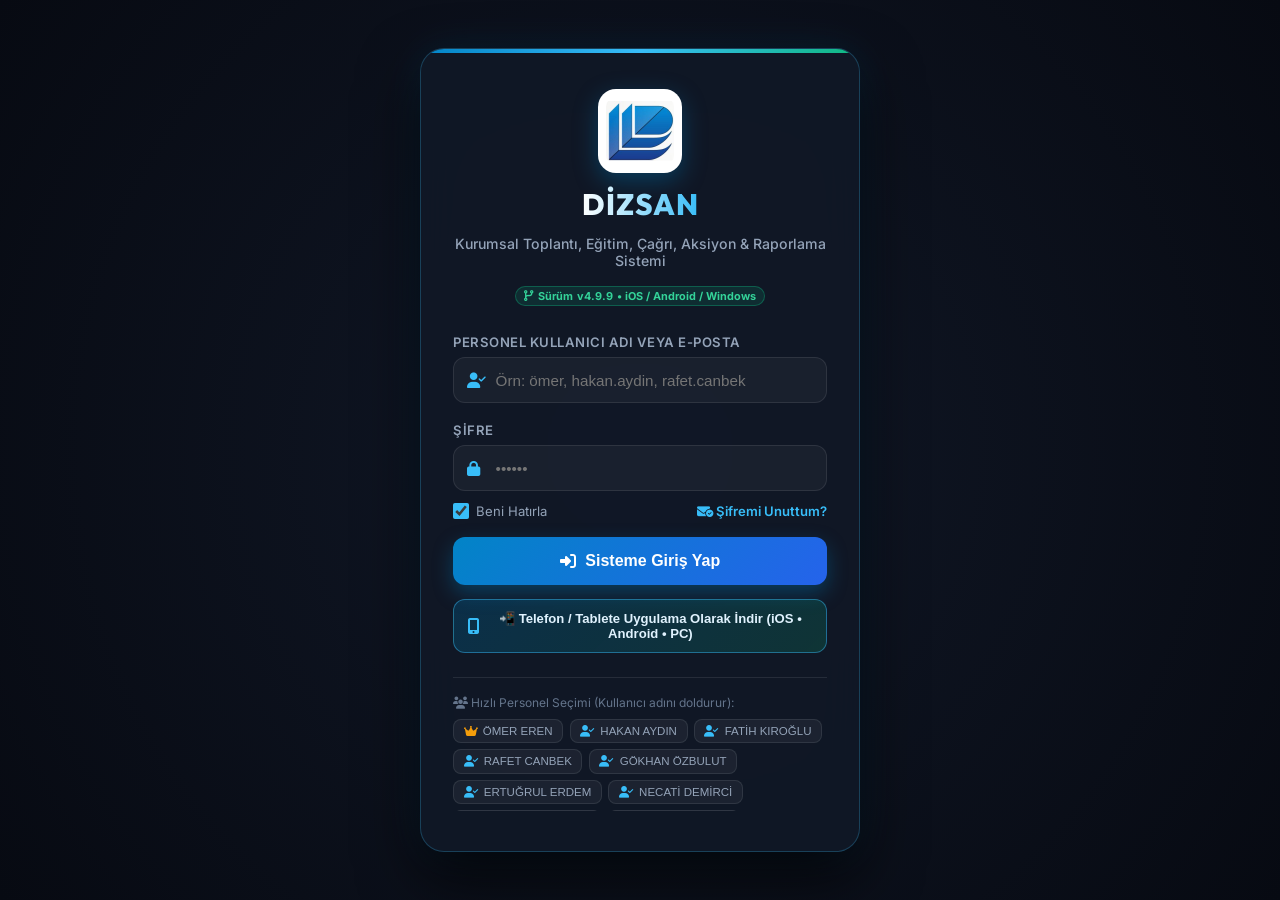
==== commit 9a9c67d0: "v4.9.9: Alt maddelere (1.1, 1.2) bağımsız aksiyon tiki ve madde koduyla açılan aksiyon alanı" ====
--- a/mobil.html
+++ b/mobil.html
@@ -2082,7 +2082,7 @@
                 <img src="[data-uri]" alt="DİZSAN Logo" class="login-logo">
                 <h1>DİZSAN</h1>
                 <p>Kurumsal Toplantı, Eğitim, Çağrı, Aksiyon & Raporlama Sistemi</p>
-                <span class="version-pill"><i class="fa-solid fa-code-branch"></i> Sürüm <span class="dynamic-version-text">v4.9.8</span> • iOS / Android / Windows</span>
+                <span class="version-pill"><i class="fa-solid fa-code-branch"></i> Sürüm <span class="dynamic-version-text">v4.9.9</span> • iOS / Android / Windows</span>
             </div>
 
             <form id="login-form" onsubmit="handleLogin(event)">
@@ -2244,7 +2244,7 @@
                     <span class="brand-name">DİZSAN</span>
                     <span class="brand-sub">TOPLANTI & AKSİYON</span>
                     <span class="version-pill" onclick="switchTab('version-tab')" title="Sürüm ve Güncelleme Merkezini Gör">
-                        <i class="fa-solid fa-tag"></i> <span class="dynamic-version-text">v4.9.8</span>
+                        <i class="fa-solid fa-tag"></i> <span class="dynamic-version-text">v4.9.9</span>
                     </span>
                 </div>
             </div>
@@ -2852,7 +2852,7 @@
                             <div style="display:flex; align-items:center; gap:0.75rem; flex-wrap:wrap;">
                                 <h3><i class="fa-solid fa-user-shield" style="color:#34d399;"></i> Versiyon Güncelleme & Yayın Yönetimi (Sadece Yönetici: Ömer Eren)</h3>
                             </div>
-                            <span class="badge badge-done">Aktif Sürüm: <span class="dynamic-version-text">v4.9.8</span></span>
+                            <span class="badge badge-done">Aktif Sürüm: <span class="dynamic-version-text">v4.9.9</span></span>
                         </div>
 
                         <!-- Ömer Eren giriş yaptığında gösterilecek alan -->
@@ -4981,7 +4981,7 @@
  * ==========================================================================
  */
 
-const INITIAL_APP_VERSION = "v4.9.8";
+const INITIAL_APP_VERSION = "v4.9.9";
 const CURRENT_APP_VERSION = "4.9.5";
 const VAPID_PUBLIC_KEY = "BJIJfCBiDwya3clZOWS08EDxfuN18xtfJGTX0n_apWBTEW7-kO_FGKNy5VDRvUsMgc46IP5oxLlIHqgrDo-JTkE";
 const STORAGE_KEY_STATE = "dizsan_toplanti_shared_state_v2";
@@ -5114,6 +5114,12 @@
 const OFFICIAL_PERSONNEL_LIST = OFFICIAL_PERSONNEL_RAW.map(u => ({ ...u, email: resolveUserEmail(u) }));
 
 const INITIAL_CHANGELOG = [
+    {
+        version: "v4.9.9",
+        date: "28.10.2026 23:51",
+        author: "Sistem Güncellemesi (ÖMER EREN)",
+        notes: "Her alt gündem maddesinin (1.1, 1.2, 1.3, 1.4 vb.) sonuna bağımsız Aksiyon tiki eklendi; örneğin 1.1'de aksiyon yokken 1.2'de Aksiyon tiki işaretlendiğinde altta doğrudan 1.2 koduyla başlayan aksiyon metin alanı açılması sağlandı."
+    },
     {
         version: "v4.9.8",
         date: "28.10.2026 23:22",
@@ -10421,44 +10427,119 @@
     return { invited, attended, absent };
 }
 
+function ensureAgendaSubItems(it, agNum = 1) {
+    if (!it) return [];
+    if (!Array.isArray(it.subItems)) {
+        it.subItems = [];
+    }
+    if (it.subItems.length === 0 && it.explanation && String(it.explanation).trim()) {
+        const cleaned = cleanNumberedText(it.explanation);
+        if (cleaned) {
+            const lines = cleaned.split('\n').map(l => l.trim()).filter(Boolean);
+            it.subItems = lines.map((line, sIdx) => {
+                const stripped = line.replace(/^\s*\d+(?:\.\d+)?[\.\)\-]?\s*/, '').trim();
+                return {
+                    id: `${it.id}_sub_${sIdx + 1}`,
+                    code: `${agNum}.${sIdx + 1}`,
+                    text: stripped,
+                    hasAction: false
+                };
+            });
+        }
+    }
+    if (it.discussed === true && it.subItems.length === 0) {
+        it.subItems.push({
+            id: `${it.id}_sub_1`,
+            code: `${agNum}.1`,
+            text: '',
+            hasAction: false
+        });
+    }
+    it.subItems.forEach((sub, sIdx) => {
+        if (!sub.id) sub.id = `${it.id}_sub_${sIdx + 1}_${Date.now()}`;
+        const newCode = `${agNum}.${sIdx + 1}`;
+        const oldCode = sub.code || newCode;
+        sub.code = newCode;
+        sub.text = String(sub.text || '').replace(/^\s*\d+(?:\.\d+)?[\.\)\-]?\s*/, '');
+        sub.hasAction = Boolean(sub.hasAction);
+        if (Array.isArray(it.draftActions)) {
+            it.draftActions.forEach(da => {
+                if (da.subItemId === sub.id || (oldCode && da.subItemCode === oldCode)) {
+                    da.subItemId = sub.id;
+                    da.subItemCode = newCode;
+                    if (da.title && /^\s*\d+\.\d+\s*$/.test(da.title)) {
+                        da.title = `${newCode} `;
+                    } else if (da.title && oldCode !== newCode && da.title.startsWith(oldCode + ' ')) {
+                        da.title = newCode + ' ' + da.title.slice(oldCode.length + 1);
+                    }
+                }
+            });
+        }
+    });
+    const nonEmptyLines = it.subItems
+        .filter(s => s.text && String(s.text).trim())
+        .map((s, sIdx) => `${agNum}.${sIdx + 1} ${String(s.text).trim()}`);
+    it.explanation = nonEmptyLines.join('\n');
+    return it.subItems;
+}
+
 function ensureMeetingActionsLinkedToAgenda(m, agendaList) {
     if (!m || !m.id || !Array.isArray(agendaList) || agendaList.length === 0) return;
+    agendaList.forEach((ag, idx) => ensureAgendaSubItems(ag, idx + 1));
     if (!Array.isArray(appState.actions)) return;
     const mActions = appState.actions.filter(a => a && a.meetingId === m.id);
     if (mActions.length === 0) return;
 
     const validIds = new Set(agendaList.map(ag => ag.id));
     mActions.forEach(a => {
+        let targetAg = null;
         if (a.agendaItemId && validIds.has(a.agendaItemId)) {
-            const matched = agendaList.find(ag => ag.id === a.agendaItemId);
-            if (matched) {
-                matched.hasAction = true;
-                if (!a.agendaItemTitle && matched.title) a.agendaItemTitle = matched.title;
-            }
-            return;
-        }
-        // Geriye dönük uyumluluk: Daha önce oluşturulmuş ve henüz agendaItemId atanmamış aksiyonu en uygun gündem maddesine bağla
-        const actWords = normalizeTR(a.title || '')
-            .split(/\s+/)
-            .filter(w => w.length >= 3);
-        let bestAg = null;
-        let bestScore = -1;
-        agendaList.forEach(ag => {
-            const agText = normalizeTR(`${ag.title || ''} ${ag.explanation || ''}`);
-            let score = 0;
-            actWords.forEach(w => {
-                if (agText.includes(w)) score += 1;
+            targetAg = agendaList.find(ag => ag.id === a.agendaItemId) || null;
+        }
+        if (!targetAg) {
+            const actWords = normalizeTR(a.title || '')
+                .split(/\s+/)
+                .filter(w => w.length >= 3);
+            let bestAg = null;
+            let bestScore = -1;
+            agendaList.forEach(ag => {
+                const agText = normalizeTR(`${ag.title || ''} ${ag.explanation || ''}`);
+                let score = 0;
+                actWords.forEach(w => {
+                    if (agText.includes(w)) score += 1;
+                });
+                if (score > bestScore) {
+                    bestScore = score;
+                    bestAg = ag;
+                }
             });
-            if (score > bestScore) {
-                bestScore = score;
-                bestAg = ag;
-            }
-        });
-        const targetAg = (bestScore > 0 && bestAg) ? bestAg : agendaList[agendaList.length - 1];
+            targetAg = (bestScore > 0 && bestAg) ? bestAg : agendaList[agendaList.length - 1];
+        }
         if (targetAg) {
             a.agendaItemId = targetAg.id;
-            a.agendaItemTitle = targetAg.title || '';
+            if (!a.agendaItemTitle && targetAg.title) a.agendaItemTitle = targetAg.title;
             targetAg.hasAction = true;
+
+            if (Array.isArray(targetAg.subItems) && targetAg.subItems.length > 0) {
+                let matchedSub = null;
+                if (a.subItemId) {
+                    matchedSub = targetAg.subItems.find(s => s.id === a.subItemId) || null;
+                }
+                if (!matchedSub && a.subItemCode) {
+                    matchedSub = targetAg.subItems.find(s => s.code === a.subItemCode) || null;
+                }
+                if (!matchedSub && a.title) {
+                    const codePrefixMatch = String(a.title).trim().match(/^(\d+\.\d+)\b/);
+                    if (codePrefixMatch) {
+                        matchedSub = targetAg.subItems.find(s => s.code === codePrefixMatch[1]) || null;
+                    }
+                }
+                if (matchedSub) {
+                    a.subItemId = matchedSub.id;
+                    a.subItemCode = matchedSub.code;
+                    matchedSub.hasAction = true;
+                }
+            }
         }
     });
 }
@@ -10466,15 +10547,20 @@
 function parseAgendaItemsFromMeeting(m) {
     let result = [];
     if (m && Array.isArray(m.agendaItems) && m.agendaItems.length > 0) {
-        result = m.agendaItems.map((it, idx) => ({
-            id: it.id || ('agd-' + idx + '-' + Date.now()),
-            title: String(it.title || '').trim(),
-            discussed: (it.discussed === true || it.discussed === false) ? it.discussed : null,
-            explanation: String(it.explanation || '').trim(),
-            hasAction: Boolean(it.hasAction),
-            draftActions: Array.isArray(it.draftActions) ? it.draftActions : [],
-            transferredToMeetingId: String(it.transferredToMeetingId || '').trim()
-        }));
+        result = m.agendaItems.map((it, idx) => {
+            const itemObj = {
+                id: it.id || ('agd-' + idx + '-' + Date.now()),
+                title: String(it.title || '').trim(),
+                discussed: (it.discussed === true || it.discussed === false) ? it.discussed : null,
+                explanation: String(it.explanation || '').trim(),
+                subItems: Array.isArray(it.subItems) ? it.subItems.map(s => ({ ...s })) : [],
+                hasAction: Boolean(it.hasAction),
+                draftActions: Array.isArray(it.draftActions) ? it.draftActions : [],
+                transferredToMeetingId: String(it.transferredToMeetingId || '').trim()
+            };
+            ensureAgendaSubItems(itemObj, idx + 1);
+            return itemObj;
+        });
         ensureMeetingActionsLinkedToAgenda(m, result);
         return result;
     }
@@ -10753,9 +10839,17 @@
         : [defaultAssignee];
     inlineRowAssigneesMap[rowId] = [...initialAssignees];
 
+    const subItemCode = prefill && prefill.subItemCode ? String(prefill.subItemCode) : '';
+    const subItemId = prefill && prefill.subItemId ? String(prefill.subItemId) : '';
+    const initialTitle = (prefill && prefill.title !== undefined)
+        ? String(prefill.title)
+        : (subItemCode ? `${subItemCode} ` : '');
+
     return {
         rowId,
-        title: prefill && prefill.title ? String(prefill.title) : '',
+        subItemId,
+        subItemCode,
+        title: initialTitle,
         priority: prefill && prefill.priority === 'Kritik' ? 'Kritik' : 'Normal',
         dueDate: prefill && prefill.dueDate ? normalizeToISODate(prefill.dueDate) : tomorrowIso,
         dueTime: prefill && prefill.dueTime ? String(prefill.dueTime) : '17:00',
@@ -10765,11 +10859,26 @@
 }
 
 function syncDraftAgendaStateFromDOM() {
-    currentDraftAgendaItems.forEach(it => {
+    currentDraftAgendaItems.forEach((it, idx) => {
+        const agNum = idx + 1;
         const titleEl = document.getElementById(`agenda-title-${it.id}`);
         if (titleEl) it.title = titleEl.value;
         const expEl = document.getElementById(`agenda-exp-${it.id}`);
         if (expEl) it.explanation = expEl.value;
+
+        if (Array.isArray(it.subItems) && it.subItems.length > 0) {
+            it.subItems.forEach((sub, sIdx) => {
+                sub.code = `${agNum}.${sIdx + 1}`;
+                const subInput = document.getElementById(`agenda-sub-input-${sub.id}`);
+                if (subInput) {
+                    sub.text = subInput.value.replace(/^\s*\d+(?:\.\d+)?[\.\)\-]?\s*/, '');
+                }
+            });
+            it.explanation = it.subItems
+                .filter(s => s.text && String(s.text).trim())
+                .map((s, sIdx) => `${agNum}.${sIdx + 1} ${String(s.text).trim()}`)
+                .join('\n');
+        }
 
         if (Array.isArray(it.draftActions)) {
             it.draftActions.forEach(da => {
@@ -10809,8 +10918,10 @@
 
 function toggleAgendaItemHasAction(itemId, checked) {
     syncDraftAgendaStateFromDOM();
-    const item = currentDraftAgendaItems.find(it => it.id === itemId);
-    if (!item) return;
+    const itemIdx = currentDraftAgendaItems.findIndex(it => it.id === itemId);
+    if (itemIdx === -1) return;
+    const item = currentDraftAgendaItems[itemIdx];
+    const agNum = itemIdx + 1;
 
     const meetId = document.getElementById('meeting-id')?.value || '';
     const existingActs = meetId ? appState.actions.filter(a => a.meetingId === meetId && a.agendaItemId === itemId) : [];
@@ -10820,7 +10931,14 @@
         if (!Array.isArray(item.draftActions)) item.draftActions = [];
         let focusRowId = null;
         if (existingActs.length === 0 && item.draftActions.length === 0) {
-            const newDa = createNewDraftActionObj();
+            const firstSub = (Array.isArray(item.subItems) && item.subItems.length > 0) ? item.subItems[0] : null;
+            const defaultCode = firstSub ? firstSub.code : `${agNum}.1`;
+            if (firstSub) firstSub.hasAction = true;
+            const newDa = createNewDraftActionObj({
+                subItemId: firstSub ? firstSub.id : '',
+                subItemCode: defaultCode,
+                title: `${defaultCode} `
+            });
             item.draftActions.push(newDa);
             focusRowId = newDa.rowId;
         }
@@ -10828,7 +10946,10 @@
         if (focusRowId) {
             setTimeout(() => {
                 const el = document.getElementById(`iar-title-${focusRowId}`);
-                if (el) el.focus();
+                if (el) {
+                    el.focus();
+                    el.selectionStart = el.selectionEnd = el.value.length;
+                }
             }, 40);
         }
     } else {
@@ -10843,24 +10964,120 @@
                 delete inlineRowAssigneesMap[da.rowId];
             });
         }
+        if (Array.isArray(item.subItems)) {
+            item.subItems.forEach(s => { s.hasAction = false; });
+        }
         item.draftActions = [];
         item.hasAction = false;
         renderDraftAgendaItems();
     }
 }
 
+function toggleAgendaSubItemHasAction(itemId, subId, checked) {
+    syncDraftAgendaStateFromDOM();
+    const itemIdx = currentDraftAgendaItems.findIndex(it => it.id === itemId);
+    if (itemIdx === -1) return;
+    const item = currentDraftAgendaItems[itemIdx];
+    const agNum = itemIdx + 1;
+    ensureAgendaSubItems(item, agNum);
+
+    const sub = item.subItems.find(s => s.id === subId);
+    if (!sub) return;
+
+    const meetId = document.getElementById('meeting-id')?.value || '';
+    const existingSubActs = meetId
+        ? appState.actions.filter(a => a.meetingId === meetId && a.agendaItemId === itemId && (a.subItemId === sub.id || a.subItemCode === sub.code))
+        : [];
+
+    if (!Array.isArray(item.draftActions)) item.draftActions = [];
+
+    if (checked) {
+        sub.hasAction = true;
+        item.hasAction = true;
+        let existingDraftForSub = item.draftActions.find(da => da.subItemId === sub.id || da.subItemCode === sub.code);
+        let focusRowId = existingDraftForSub ? existingDraftForSub.rowId : null;
+        if (!existingDraftForSub && existingSubActs.length === 0) {
+            const newDa = createNewDraftActionObj({
+                subItemId: sub.id,
+                subItemCode: sub.code,
+                title: `${sub.code} `
+            });
+            item.draftActions.push(newDa);
+            focusRowId = newDa.rowId;
+        }
+        renderDraftAgendaItems();
+        if (focusRowId) {
+            setTimeout(() => {
+                const el = document.getElementById(`iar-title-${focusRowId}`);
+                if (el) {
+                    el.focus();
+                    el.selectionStart = el.selectionEnd = el.value.length;
+                }
+            }, 40);
+        }
+    } else {
+        if (existingSubActs.length > 0) {
+            alert(`${sub.code} alt maddesine bağlı kayıtlı ${existingSubActs.length} adet aksiyon bulunmaktadır. Kaldırmak için aksiyon satırındaki sil butonunu kullanabilirsiniz.`);
+            sub.hasAction = true;
+            renderDraftAgendaItems();
+            return;
+        }
+        item.draftActions.forEach(da => {
+            if (da.subItemId === sub.id || da.subItemCode === sub.code) {
+                delete inlineRowAssigneesMap[da.rowId];
+            }
+        });
+        item.draftActions = item.draftActions.filter(da => da.subItemId !== sub.id && da.subItemCode !== sub.code);
+        sub.hasAction = false;
+
+        const allExistingActs = meetId ? appState.actions.filter(a => a.meetingId === meetId && a.agendaItemId === itemId) : [];
+        const anySubStillActive = item.subItems.some(s => s.hasAction);
+        if (allExistingActs.length === 0 && item.draftActions.length === 0 && !anySubStillActive) {
+            item.hasAction = false;
+        }
+        renderDraftAgendaItems();
+    }
+}
+
 function addAgendaDraftActionRow(itemId, prefill = null) {
     syncDraftAgendaStateFromDOM();
-    const item = currentDraftAgendaItems.find(it => it.id === itemId);
-    if (!item) return;
+    const itemIdx = currentDraftAgendaItems.findIndex(it => it.id === itemId);
+    if (itemIdx === -1) return;
+    const item = currentDraftAgendaItems[itemIdx];
+    const agNum = itemIdx + 1;
     item.hasAction = true;
     if (!Array.isArray(item.draftActions)) item.draftActions = [];
-    const newDa = createNewDraftActionObj(prefill);
+
+    let finalPrefill = prefill ? { ...prefill } : {};
+    if (!finalPrefill.subItemCode) {
+        const activeSub = (Array.isArray(item.subItems) ? item.subItems.filter(s => s.hasAction) : []).slice(-1)[0];
+        if (activeSub) {
+            finalPrefill.subItemId = activeSub.id;
+            finalPrefill.subItemCode = activeSub.code;
+            if (finalPrefill.title === undefined) finalPrefill.title = `${activeSub.code} `;
+        } else {
+            const nextCode = `${agNum}.${item.draftActions.length + 1}`;
+            finalPrefill.subItemCode = nextCode;
+            if (finalPrefill.title === undefined) finalPrefill.title = `${nextCode} `;
+        }
+    } else if (finalPrefill.title === undefined) {
+        finalPrefill.title = `${finalPrefill.subItemCode} `;
+    }
+
+    if (finalPrefill.subItemId && Array.isArray(item.subItems)) {
+        const matchedSub = item.subItems.find(s => s.id === finalPrefill.subItemId);
+        if (matchedSub) matchedSub.hasAction = true;
+    }
+
+    const newDa = createNewDraftActionObj(finalPrefill);
     item.draftActions.push(newDa);
     renderDraftAgendaItems();
     setTimeout(() => {
         const el = document.getElementById(`iar-title-${newDa.rowId}`);
-        if (el) el.focus();
+        if (el) {
+            el.focus();
+            el.selectionStart = el.selectionEnd = el.value.length;
+        }
     }, 40);
 }
 
@@ -10868,13 +11085,26 @@
     syncDraftAgendaStateFromDOM();
     const item = currentDraftAgendaItems.find(it => it.id === itemId);
     if (!item) return;
+    const removedDa = (item.draftActions || []).find(da => da.rowId === rowId);
     delete inlineRowAssigneesMap[rowId];
     if (Array.isArray(item.draftActions)) {
         item.draftActions = item.draftActions.filter(da => da.rowId !== rowId);
     }
     const meetId = document.getElementById('meeting-id')?.value || '';
+    if (removedDa && Array.isArray(item.subItems)) {
+        item.subItems.forEach(s => {
+            if (s.id === removedDa.subItemId || s.code === removedDa.subItemCode) {
+                const stillHasDraft = (item.draftActions || []).some(da => da.subItemId === s.id || da.subItemCode === s.code);
+                const stillHasSaved = meetId ? appState.actions.some(a => a.meetingId === meetId && a.agendaItemId === itemId && (a.subItemId === s.id || a.subItemCode === s.code)) : false;
+                if (!stillHasDraft && !stillHasSaved) {
+                    s.hasAction = false;
+                }
+            }
+        });
+    }
     const existingActs = meetId ? appState.actions.filter(a => a.meetingId === meetId && a.agendaItemId === itemId) : [];
-    if (existingActs.length === 0 && (!item.draftActions || item.draftActions.length === 0)) {
+    const anySubHasAction = Array.isArray(item.subItems) && item.subItems.some(s => s.hasAction);
+    if (existingActs.length === 0 && (!item.draftActions || item.draftActions.length === 0) && !anySubHasAction) {
         item.hasAction = false;
     }
     renderDraftAgendaItems();
@@ -10946,18 +11176,144 @@
     const item = currentDraftAgendaItems[itemIdx];
     const agNum = itemIdx + 1;
     item.discussed = (nextState === true || nextState === false) ? nextState : null;
-    if (item.discussed === true && (!item.explanation || !item.explanation.trim())) {
-        item.explanation = `${agNum}.1 `;
+    if (item.discussed === true) {
+        ensureAgendaSubItems(item, agNum);
     }
     renderDraftAgendaItems();
-    if (item.discussed === true) {
+    if (item.discussed === true && Array.isArray(item.subItems) && item.subItems.length > 0) {
+        const firstSubId = item.subItems[0].id;
         setTimeout(() => {
-            const expEl = document.getElementById(`agenda-exp-${itemId}`);
-            if (expEl) {
-                expEl.focus();
-                expEl.selectionStart = expEl.selectionEnd = expEl.value.length;
+            const subEl = document.getElementById(`agenda-sub-input-${firstSubId}`);
+            if (subEl) {
+                subEl.focus();
+                subEl.selectionStart = subEl.selectionEnd = subEl.value.length;
             }
         }, 40);
+    }
+}
+
+function addAgendaSubItemRow(itemId, afterSubId = null, focusNew = true) {
+    syncDraftAgendaStateFromDOM();
+    const itemIdx = currentDraftAgendaItems.findIndex(it => it.id === itemId);
+    if (itemIdx === -1) return;
+    const item = currentDraftAgendaItems[itemIdx];
+    const agNum = itemIdx + 1;
+    ensureAgendaSubItems(item, agNum);
+
+    const newSubId = `${item.id}_sub_${Date.now()}_${Math.floor(Math.random() * 1000)}`;
+    const newSubObj = {
+        id: newSubId,
+        code: `${agNum}.${item.subItems.length + 1}`,
+        text: '',
+        hasAction: false
+    };
+
+    if (afterSubId) {
+        const pos = item.subItems.findIndex(s => s.id === afterSubId);
+        if (pos !== -1) {
+            item.subItems.splice(pos + 1, 0, newSubObj);
+        } else {
+            item.subItems.push(newSubObj);
+        }
+    } else {
+        item.subItems.push(newSubObj);
+    }
+
+    ensureAgendaSubItems(item, agNum);
+    renderDraftAgendaItems();
+    if (focusNew) {
+        setTimeout(() => {
+            const el = document.getElementById(`agenda-sub-input-${newSubId}`);
+            if (el) el.focus();
+        }, 35);
+    }
+}
+
+function removeAgendaSubItemRow(itemId, subId) {
+    syncDraftAgendaStateFromDOM();
+    const itemIdx = currentDraftAgendaItems.findIndex(it => it.id === itemId);
+    if (itemIdx === -1) return;
+    const item = currentDraftAgendaItems[itemIdx];
+    const agNum = itemIdx + 1;
+    ensureAgendaSubItems(item, agNum);
+
+    const sub = item.subItems.find(s => s.id === subId);
+    if (!sub) return;
+
+    const meetId = document.getElementById('meeting-id')?.value || '';
+    const existingSubActs = meetId
+        ? appState.actions.filter(a => a.meetingId === meetId && a.agendaItemId === itemId && (a.subItemId === sub.id || a.subItemCode === sub.code))
+        : [];
+    if (existingSubActs.length > 0) {
+        alert(`${sub.code} alt maddesine bağlı kayıtlı aksiyon bulunmaktadır. Önce aksiyonu silin.`);
+        return;
+    }
+
+    if (Array.isArray(item.draftActions)) {
+        item.draftActions.forEach(da => {
+            if (da.subItemId === sub.id || da.subItemCode === sub.code) {
+                delete inlineRowAssigneesMap[da.rowId];
+            }
+        });
+        item.draftActions = item.draftActions.filter(da => da.subItemId !== sub.id && da.subItemCode !== sub.code);
+    }
+
+    item.subItems = item.subItems.filter(s => s.id !== subId);
+    if (item.subItems.length === 0) {
+        item.subItems.push({
+            id: `${item.id}_sub_${Date.now()}`,
+            code: `${agNum}.1`,
+            text: '',
+            hasAction: false
+        });
+    }
+    ensureAgendaSubItems(item, agNum);
+    const allExistingActs = meetId ? appState.actions.filter(a => a.meetingId === meetId && a.agendaItemId === itemId) : [];
+    const anySubHasAction = item.subItems.some(s => s.hasAction);
+    if (allExistingActs.length === 0 && (!item.draftActions || item.draftActions.length === 0) && !anySubHasAction) {
+        item.hasAction = false;
+    }
+    renderDraftAgendaItems();
+}
+
+function updateAgendaSubItemText(itemId, subId, val) {
+    const itemIdx = currentDraftAgendaItems.findIndex(it => it.id === itemId);
+    if (itemIdx === -1) return;
+    const item = currentDraftAgendaItems[itemIdx];
+    const agNum = itemIdx + 1;
+    if (!Array.isArray(item.subItems)) return;
+    const sub = item.subItems.find(s => s.id === subId);
+    if (!sub) return;
+    sub.text = String(val || '').replace(/^\s*\d+(?:\.\d+)?[\.\)\-]?\s*/, '');
+    item.explanation = item.subItems
+        .filter(s => s.text && String(s.text).trim())
+        .map((s, sIdx) => `${agNum}.${sIdx + 1} ${String(s.text).trim()}`)
+        .join('\n');
+}
+
+function handleAgendaSubItemKeydown(event, itemId, subId) {
+    if (event.key === 'Enter') {
+        event.preventDefault();
+        addAgendaSubItemRow(itemId, subId, true);
+    } else if (event.key === 'Backspace' && event.target && event.target.value === '') {
+        const item = currentDraftAgendaItems.find(it => it.id === itemId);
+        if (item && Array.isArray(item.subItems) && item.subItems.length > 1) {
+            const idx = item.subItems.findIndex(s => s.id === subId);
+            const prevSub = idx > 0 ? item.subItems[idx - 1] : null;
+            if (!item.subItems[idx].hasAction) {
+                event.preventDefault();
+                removeAgendaSubItemRow(itemId, subId);
+                if (prevSub) {
+                    setTimeout(() => {
+                        const prevEl = document.getElementById(`agenda-sub-input-${prevSub.id}`);
+                        if (prevEl) {
+                            prevEl.focus();
+                            prevEl.selectionStart = prevEl.selectionEnd = prevEl.value.length;
+                        }
+                    }, 35);
+                }
+            }
+        }
     }
 }
 
@@ -11130,25 +11486,28 @@
     const userOptionsHtml = appState.users.map(u => `<option value="${escapeHtmlAttr(u.name)}">${u.name} (${u.dept})</option>`).join('');
 
     container.innerHTML = currentDraftAgendaItems.map((it, idx) => {
+        const agNum = idx + 1;
         const isDiscussed = (it.discussed === true);
         const isUndiscussed = (it.discussed === false);
         const safeTitle = escapeHtmlAttr(it.title || '');
-        const safeExp = escapeHtmlAttr(it.explanation || '');
+        const subItems = ensureAgendaSubItems(it, agNum);
 
         const itemSavedActions = meetingSavedActions.filter(a => a.agendaItemId === it.id);
         const itemDraftActions = Array.isArray(it.draftActions) ? it.draftActions : [];
-        const hasAction = Boolean(it.hasAction || itemSavedActions.length > 0 || itemDraftActions.length > 0);
+        const anySubChecked = subItems.some(s => s.hasAction);
+        const hasAction = Boolean(it.hasAction || anySubChecked || itemSavedActions.length > 0 || itemDraftActions.length > 0);
         it.hasAction = hasAction;
         const totalItemActionsCount = itemSavedActions.length + itemDraftActions.length;
 
         const savedActionsHtml = itemSavedActions.map(a => {
             const st = evaluateActionReminderStatus(a);
             const compDisp = getActionCompletedDisplay(a);
+            const actCodeBadge = a.subItemCode ? `<span style="background:#0284c7; color:#fff; padding:1px 6px; border-radius:5px; font-size:0.72rem; font-weight:800; margin-right:4px;">${escapeHtml(a.subItemCode)}</span>` : '';
             return `
                 <div style="display:flex; justify-content:space-between; align-items:center; flex-wrap:wrap; gap:0.5rem; padding:0.5rem 0.65rem; border-radius:8px; background:rgba(15,23,42,0.9); border:1px solid ${a.status === 'Tamamlandı' ? 'rgba(16,185,129,0.45)' : 'rgba(56,189,248,0.38)'};">
                     <div style="flex:1; min-width:200px;">
                         <div style="font-weight:700; font-size:0.81rem; color:#fff;">
-                            <span style="color:var(--dizsan-light);">${a.id}:</span> ${escapeHtml(a.title)}
+                            ${actCodeBadge}<span style="color:var(--dizsan-light);">${a.id}:</span> ${escapeHtml(a.title)}
                         </div>
                         <div style="font-size:0.72rem; color:#cbd5e1; margin-top:3px; display:flex; flex-wrap:wrap; gap:0.45rem; align-items:center;">
                             <span style="display:inline-flex; flex-wrap:wrap; gap:3px; align-items:center;"><strong style="color:#94a3b8;">Sorumlu:</strong> ${formatActionAssigneesBadges(a)}</span>
@@ -11184,16 +11543,27 @@
             const defaultCtrl = da.controller || 'ÖMER EREN';
             const ctrlOptionsHtml = appState.users.map(u => `<option value="${escapeHtmlAttr(u.name)}" ${normalizeTR(u.name) === normalizeTR(defaultCtrl) ? 'selected' : ''}>${u.name} (${u.dept})</option>`).join('');
             const actionOrderNum = itemSavedActions.length + actIdx + 1;
+            const targetSubObj = da.subItemId
+                ? subItems.find(s => s.id === da.subItemId)
+                : (da.subItemCode ? subItems.find(s => s.code === da.subItemCode) : null);
+            const targetCode = da.subItemCode || (targetSubObj ? targetSubObj.code : `${agNum}.${actionOrderNum}`);
+            const targetSubSummary = targetSubObj && targetSubObj.text ? targetSubObj.text.trim() : '';
+            const safeSubCodeJs = escapeHtmlAttr(targetCode);
+            const safeSubIdJs = escapeHtmlAttr(da.subItemId || (targetSubObj ? targetSubObj.id : ''));
 
             return `
                 <div class="inline-action-row" id="inline-action-row-${da.rowId}" data-row-id="${da.rowId}" data-agenda-id="${it.id}">
                     <div class="inline-action-top-grid">
                         <div style="width:100%;">
-                            <label style="font-size:0.74rem; font-weight:700; color:#bae6fd; display:flex; align-items:center; justify-content:space-between; flex-wrap:wrap; gap:0.4rem; margin-bottom:4px;">
-                                <span><i class="fa-solid fa-bolt" style="color:#38bdf8;"></i> ${idx + 1}.${actionOrderNum} Madde Aksiyonu / Görev Açıklaması *</span>
-                                <span style="font-size:0.68rem; color:#7dd3fc; font-weight:600;">Tam satır görünüm • Enter veya "+ Yeni Aksiyon" ile ${idx + 1}.${actionOrderNum + 1} aksiyonu ekleyin</span>
+                            <label style="font-size:0.75rem; font-weight:700; color:#bae6fd; display:flex; align-items:center; justify-content:space-between; flex-wrap:wrap; gap:0.4rem; margin-bottom:4px;">
+                                <span style="display:inline-flex; align-items:center; gap:0.4rem; flex-wrap:wrap;">
+                                    <span style="background:linear-gradient(135deg,#0284c7,#38bdf8); color:#fff; padding:2px 8px; border-radius:6px; font-weight:800; font-size:0.76rem; box-shadow:0 2px 8px rgba(2,132,199,0.35);">⚡ ${targetCode}</span>
+                                    <span>${targetCode} Madde Aksiyonu / Görev Açıklaması *</span>
+                                    ${targetSubSummary ? `<span style="color:#7dd3fc; font-weight:600; font-size:0.71rem;">(${escapeHtml(targetSubSummary)})</span>` : ''}
+                                </span>
+                                <span style="font-size:0.68rem; color:#7dd3fc; font-weight:600;">Tam satır görünüm • "${targetCode}" koduyla açıldı</span>
                             </label>
-                            <input type="text" id="iar-title-${da.rowId}" class="form-control inline-action-title" style="width:100% !important; font-size:0.86rem !important; font-weight:600; padding:0.55rem 0.75rem !important;" value="${escapeHtmlAttr(da.title || '')}" placeholder="${idx + 1}.${actionOrderNum} yapılacak aksiyonu veya görev açıklamasını tam satır olarak yazın..." oninput="updateAgendaDraftActionField('${it.id}', '${da.rowId}', 'title', this.value)" onkeydown="handleInlineActionTitleKeydown(event, '${it.id}')">
+                            <input type="text" id="iar-title-${da.rowId}" class="form-control inline-action-title" style="width:100% !important; font-size:0.86rem !important; font-weight:600; padding:0.55rem 0.75rem !important;" value="${escapeHtmlAttr(da.title || `${targetCode} `)}" placeholder="${targetCode} maddesi için yapılacak aksiyonu veya görev açıklamasını yazın..." oninput="updateAgendaDraftActionField('${it.id}', '${da.rowId}', 'title', this.value)" onkeydown="handleInlineActionTitleKeydown(event, '${it.id}')">
                         </div>
                     </div>
                     <div class="inline-action-meta-grid">
@@ -11213,8 +11583,8 @@
                             <input type="time" id="iar-time-${da.rowId}" class="form-control inline-action-duetime" value="${da.dueTime || '17:00'}" onchange="updateAgendaDraftActionField('${it.id}', '${da.rowId}', 'dueTime', this.value)">
                         </div>
                         <div style="display:flex; align-items:flex-end; gap:0.35rem; padding-bottom:1px; flex-wrap:wrap;">
-                            <button type="button" class="btn btn-primary btn-sm" style="height:36px; padding:0 0.7rem; font-size:0.73rem;" onclick="addAgendaDraftActionRow('${it.id}')" title="Aynı Konuya Yeni Aksiyon Alanı Ekle">
-                                <i class="fa-solid fa-plus"></i> Yeni Aksiyon
+                            <button type="button" class="btn btn-primary btn-sm" style="height:36px; padding:0 0.7rem; font-size:0.73rem;" onclick="addAgendaDraftActionRow('${it.id}', { subItemId: '${safeSubIdJs}', subItemCode: '${safeSubCodeJs}', title: '${safeSubCodeJs} ' })" title="${targetCode} Maddesine Yeni Aksiyon Alanı Ekle">
+                                <i class="fa-solid fa-plus"></i> + ${targetCode} Yeni Aksiyon
                             </button>
                             <button type="button" class="btn btn-danger btn-sm" style="height:36px; padding:0 0.65rem;" onclick="removeAgendaDraftActionRow('${it.id}', '${da.rowId}')" title="Bu Aksiyon Satırını Kaldır">
                                 <i class="fa-solid fa-trash-can"></i>
@@ -11250,12 +11620,39 @@
             `;
         }).join('');
 
+        const subItemsRowsHtml = subItems.map((sub, sIdx) => {
+            const subSavedCount = itemSavedActions.filter(a => a.subItemId === sub.id || a.subItemCode === sub.code).length;
+            const subDraftCount = itemDraftActions.filter(da => da.subItemId === sub.id || da.subItemCode === sub.code).length;
+            const subTotalActs = subSavedCount + subDraftCount;
+            const subHasAction = Boolean(sub.hasAction || subTotalActs > 0);
+            sub.hasAction = subHasAction;
+
+            return `
+                <div style="display:flex; align-items:center; gap:0.45rem; flex-wrap:wrap; padding:0.32rem 0.45rem; border-radius:8px; background:${subHasAction ? 'rgba(2,132,199,0.14)' : 'rgba(15,23,42,0.75)'}; border:1px solid ${subHasAction ? 'rgba(56,189,248,0.5)' : 'rgba(148,163,184,0.18)'}; transition:all 0.15s;">
+                    <span style="font-weight:800; color:#fff; background:${subHasAction ? 'linear-gradient(135deg,#0284c7,#38bdf8)' : 'rgba(56,189,248,0.18)'}; border:1px solid rgba(56,189,248,0.45); padding:0.26rem 0.52rem; border-radius:6px; font-size:0.76rem; min-width:36px; text-align:center; flex-shrink:0;">
+                        ${sub.code}
+                    </span>
+
+                    <input type="text" id="agenda-sub-input-${sub.id}" class="form-control" style="flex:1 1 200px; min-width:0; padding:0.42rem 0.65rem !important; font-size:0.83rem !important; font-weight:500; background:rgba(15,23,42,0.92);" placeholder="${sub.code} konuşulan detayı / alt maddeyi yazın (Enter ile ${agNum}.${sIdx + 2} satırı açılır)..." value="${escapeHtmlAttr(sub.text || '')}" oninput="updateAgendaSubItemText('${it.id}', '${sub.id}', this.value)" onkeydown="handleAgendaSubItemKeydown(event, '${it.id}', '${sub.id}')">
+
+                    <label style="display:inline-flex; align-items:center; gap:0.4rem; cursor:pointer; margin:0; padding:0.34rem 0.62rem; border-radius:7px; background:${subHasAction ? 'rgba(2,132,199,0.32)' : 'rgba(255,255,255,0.03)'}; border:1.5px solid ${subHasAction ? '#38bdf8' : 'rgba(148,163,184,0.28)'}; color:${subHasAction ? '#ffffff' : '#cbd5e1'}; font-size:0.74rem; font-weight:700; user-select:none; white-space:nowrap; flex-shrink:0; transition:all 0.15s;" title="${sub.code} maddesinde aksiyon varsa işaretleyin; altta doğrudan ${sub.code} aksiyon alanı açılır">
+                        <input type="checkbox" class="blue-tick-checkbox" ${subHasAction ? 'checked' : ''} onchange="toggleAgendaSubItemHasAction('${it.id}', '${sub.id}', this.checked)">
+                        <span><i class="fa-solid fa-bolt" style="color:${subHasAction ? '#38bdf8' : '#94a3b8'};"></i> ${sub.code} Aksiyon${subTotalActs > 0 ? ` (${subTotalActs})` : ''}</span>
+                    </label>
+
+                    <button type="button" class="btn btn-danger btn-sm" style="padding:0.34rem 0.5rem; flex-shrink:0;" onclick="removeAgendaSubItemRow('${it.id}', '${sub.id}')" title="${sub.code} Alt Maddesini Sil">
+                        <i class="fa-solid fa-xmark"></i>
+                    </button>
+                </div>
+            `;
+        }).join('');
+
         return `
             <div class="agenda-item-card ${isDiscussed ? 'discussed' : (isUndiscussed ? 'undiscussed' : '')}">
                 <div style="display:flex; align-items:center; gap:0.45rem; flex-wrap:wrap;">
-                    <span style="font-weight:800; color:#38bdf8; font-size:0.86rem; min-width:22px;">${idx + 1}.</span>
-
-                    <input type="text" id="agenda-title-${it.id}" class="form-control" style="flex:1 1 200px; min-width:0; padding:0.45rem 0.65rem; font-size:0.84rem; font-weight:600;" placeholder="${idx + 1}. Gündem maddesini yazın..." value="${safeTitle}" oninput="updateAgendaItemTitle('${it.id}', this.value)" onkeydown="handleAgendaTitleKeydown(event, '${it.id}')">
+                    <span style="font-weight:800; color:#38bdf8; font-size:0.86rem; min-width:22px;">${agNum}.</span>
+
+                    <input type="text" id="agenda-title-${it.id}" class="form-control" style="flex:1 1 200px; min-width:0; padding:0.45rem 0.65rem; font-size:0.84rem; font-weight:600;" placeholder="${agNum}. Gündem maddesini yazın..." value="${safeTitle}" oninput="updateAgendaItemTitle('${it.id}', this.value)" onkeydown="handleAgendaTitleKeydown(event, '${it.id}')">
 
                     <div style="display:inline-flex; align-items:center; gap:0.35rem; background:rgba(15,23,42,0.65); padding:0.2rem; border-radius:10px; border:1px solid rgba(148,163,184,0.2); flex-shrink:0;">
                         <label style="display:inline-flex; align-items:center; gap:0.4rem; cursor:pointer; margin:0; padding:0.34rem 0.6rem; border-radius:7px; background:${isDiscussed ? 'rgba(2,132,199,0.28)' : 'rgba(255,255,255,0.03)'}; border:1.5px solid ${isDiscussed ? '#38bdf8' : 'rgba(148,163,184,0.22)'}; color:${isDiscussed ? '#ffffff' : '#94a3b8'}; font-size:0.75rem; font-weight:700; user-select:none; white-space:nowrap; transition:all 0.15s;" title="Görüşüldüyse işaretleyin">
@@ -11276,15 +11673,17 @@
 
                 ${isDiscussed ? `
                     <div class="agenda-explanation-box">
-                        <div style="display:flex; align-items:center; justify-content:space-between; flex-wrap:wrap; gap:0.35rem; margin-bottom:0.35rem;">
-                            <span style="font-size:0.72rem; font-weight:700; color:#7dd3fc;">
-                                <i class="fa-solid fa-list-ol" style="color:#38bdf8;"></i> ${idx + 1}. Gündem Maddesi Alt Başlıkları / Detayları (${idx + 1}.1, ${idx + 1}.2 ...)
+                        <div style="display:flex; align-items:center; justify-content:space-between; flex-wrap:wrap; gap:0.35rem; margin-bottom:0.4rem;">
+                            <span style="font-size:0.73rem; font-weight:700; color:#7dd3fc;">
+                                <i class="fa-solid fa-list-ol" style="color:#38bdf8;"></i> ${agNum}. Gündem Alt Maddeleri (${agNum}.1, ${agNum}.2 ...) — Aksiyon olan alt maddenin yanındaki "⚡ Aksiyon" tikini işaretleyin
                             </span>
-                            <button type="button" class="btn btn-secondary btn-sm" style="padding:0.22rem 0.55rem; font-size:0.69rem; border-color:rgba(56,189,248,0.45); color:#bae6fd;" onclick="appendNextAgendaSubItem('${it.id}', ${idx + 1})">
-                                <i class="fa-solid fa-plus"></i> + Alt Madde Ekle (${idx + 1}.1, ${idx + 1}.2)
+                            <button type="button" class="btn btn-secondary btn-sm" style="padding:0.24rem 0.6rem; font-size:0.7rem; border-color:rgba(56,189,248,0.45); color:#bae6fd; font-weight:700;" onclick="addAgendaSubItemRow('${it.id}', null, true)">
+                                <i class="fa-solid fa-plus"></i> + ${agNum}.${subItems.length + 1} Alt Madde Ekle
                             </button>
                         </div>
-                        <textarea id="agenda-exp-${it.id}" class="form-control" rows="${Math.max(3, (it.explanation || '').split('\n').length)}" style="width:100%; box-sizing:border-box; background:rgba(15,23,42,0.9); border-color:rgba(56,189,248,0.4); font-weight:500; line-height:1.5;" placeholder="${idx + 1}.1 Konuşulan ilk alt madde / detay...\n${idx + 1}.2 Konuşulan ikinci alt madde / detay... (Enter ile otomatik ${idx + 1}.1, ${idx + 1}.2 numaralanır)" onfocus="handleAgendaExplanationFocus(this, '${it.id}', ${idx + 1})" oninput="handleAgendaExplanationInput(this, '${it.id}', ${idx + 1})" onkeydown="handleAgendaExplanationKeydown(event, this, '${it.id}', ${idx + 1})">${safeExp || `${idx + 1}.1 `}</textarea>
+                        <div style="display:flex; flex-direction:column; gap:0.38rem;">
+                            ${subItemsRowsHtml}
+                        </div>
                     </div>
                 ` : (it.transferredToMeetingId ? `
                     <div style="margin-top:0.35rem; font-size:0.72rem; color:#38bdf8;">
@@ -11292,18 +11691,18 @@
                     </div>
                 ` : '')}
 
-                <!-- HER MADDENİN ALTINDA AKSİYON TİKİ VE MADDEYE ÖZEL AKSİYON ALANI -->
+                <!-- HER MADDENİN / ALT MADDENİN ALTINDA MADDE KODUYLA AÇILAN AKSİYON ALANI -->
                 <div style="margin-top:0.5rem; padding-top:0.5rem; border-top:1px dashed rgba(56,189,248,0.28);">
                     <div style="display:flex; align-items:center; justify-content:space-between; flex-wrap:wrap; gap:0.45rem;">
                         <label style="display:inline-flex; align-items:center; gap:0.45rem; cursor:pointer; margin:0; padding:0.35rem 0.7rem; border-radius:8px; background:${hasAction ? 'rgba(2,132,199,0.28)' : 'rgba(15,23,42,0.75)'}; border:1.5px solid ${hasAction ? '#38bdf8' : 'rgba(148,163,184,0.28)'}; color:${hasAction ? '#ffffff' : '#cbd5e1'}; font-size:0.76rem; font-weight:700; user-select:none; transition:all 0.15s;" title="Bu gündem maddesi için aksiyon varsa işaretleyin">
                             <input type="checkbox" class="blue-tick-checkbox" ${hasAction ? 'checked' : ''} onchange="toggleAgendaItemHasAction('${it.id}', this.checked)">
-                            <span><i class="fa-solid fa-bolt" style="color:${hasAction ? '#38bdf8' : '#94a3b8'};"></i> Aksiyon Var (${idx + 1}. Madde Aksiyonu${totalItemActionsCount > 0 ? ` • ${totalItemActionsCount}` : ''})</span>
+                            <span><i class="fa-solid fa-bolt" style="color:${hasAction ? '#38bdf8' : '#94a3b8'};"></i> Aksiyon Var (${agNum}. Madde Aksiyonları${totalItemActionsCount > 0 ? ` • ${totalItemActionsCount}` : ''})</span>
                         </label>
                         ${hasAction ? `
                             <button type="button" class="btn btn-primary btn-sm" style="padding:0.3rem 0.65rem; font-size:0.72rem;" onclick="addAgendaDraftActionRow('${it.id}')">
                                 <i class="fa-solid fa-plus"></i> Aynı Konuya Aksiyon Ekle
                             </button>
-                        ` : `<span style="font-size:0.71rem; color:#64748b;">Aksiyon varsa tik koyun; bu maddenin altında açılır</span>`}
+                        ` : `<span style="font-size:0.71rem; color:#64748b;">Yukarıdaki ${agNum}.1, ${agNum}.2 satırlarındaki "⚡ Aksiyon" tikini işaretleyin; altta doğrudan o madde koduyla (Örn: ${agNum}.2) aksiyon alanı açılır</span>`}
                     </div>
 
                     ${hasAction ? `
@@ -11311,7 +11710,7 @@
                             ${savedActionsHtml}
                             ${draftActionsHtml}
                             <button type="button" class="btn btn-secondary btn-sm" style="width:100%; justify-content:center; border:1px dashed rgba(56,189,248,0.55); background:rgba(2,132,199,0.12); color:#7dd3fc; font-weight:700; padding:0.45rem 0.75rem; font-size:0.76rem;" onclick="addAgendaDraftActionRow('${it.id}')">
-                                <i class="fa-solid fa-plus-circle"></i> + ${idx + 1}. Gündem Maddesine (Aynı Konuya) Yeni Aksiyon Alanı Ekle
+                                <i class="fa-solid fa-plus-circle"></i> + ${agNum}. Gündem Maddesine (Aynı Konuya) Yeni Aksiyon Alanı Ekle
                             </button>
                         </div>
                     ` : ''}
@@ -12015,12 +12414,18 @@
         targetMeetingId = generateUniqueMeetingId(prefix);
     }
 
-    // Her gündem maddesinin altındaki yeni aksiyon satırlarını kaydet ve o maddeye bağla
-    validAgendaSource.forEach(it => {
+    // Her gündem maddesinin altındaki yeni aksiyon satırlarını kaydet ve o maddeye / alt maddeye (1.1, 1.2) bağla
+    validAgendaSource.forEach((it, idx) => {
+        ensureAgendaSubItems(it, idx + 1);
         if (!it.hasAction || !Array.isArray(it.draftActions)) return;
         it.draftActions.forEach(da => {
-            const aTitle = String(da.title || '').trim();
-            if (!aTitle) return;
+            const rawTitle = String(da.title || '').trim();
+            const strippedTitle = rawTitle.replace(/^\s*\d+\.\d+\s*$/, '').trim();
+            if (!strippedTitle) return;
+            const subItemCode = da.subItemCode || '';
+            const aTitle = (subItemCode && !rawTitle.startsWith(subItemCode))
+                ? `${subItemCode} ${rawTitle}`
+                : rawTitle;
             const selectedAssignees = (da.rowId && Array.isArray(inlineRowAssigneesMap[da.rowId]) && inlineRowAssigneesMap[da.rowId].length > 0)
                 ? [...inlineRowAssigneesMap[da.rowId]]
                 : (Array.isArray(da.assignees) && da.assignees.length > 0 ? [...da.assignees] : [currentUser ? currentUser.name : 'ÖMER EREN']);
@@ -12039,6 +12444,8 @@
                 meetingTitle: title,
                 agendaItemId: it.id,
                 agendaItemTitle: String(it.title || '').trim(),
+                subItemId: da.subItemId || '',
+                subItemCode: subItemCode,
                 title: aTitle,
                 assignees: selectedAssignees,
                 assignee: aAssigneeStr,
@@ -12064,12 +12471,13 @@
             };
             appState.actions.unshift(newActionObj);
             dispatchActionAssignedPush(newActionObj);
-            addAuditLog("AKSİYON", `${newActId} kodlu aksiyon ('${it.title.trim()}' maddesi altında) Sorumlu(lar): '${aAssigneeStr}' ve Kontrol Edecek Kişi: '${aController}' olarak atandı (Tamamlama: ${formatDateTR(aDueIso)} ${aDueTimeRaw}).`);
+            addAuditLog("AKSİYON", `${newActId} kodlu aksiyon ('${it.title.trim()}' ${subItemCode ? `[${subItemCode}] ` : ''}maddesi altında) Sorumlu(lar): '${aAssigneeStr}' ve Kontrol Edecek Kişi: '${aController}' olarak atandı (Tamamlama: ${formatDateTR(aDueIso)} ${aDueTimeRaw}).`);
         });
     });
 
     const validAgendaItems = validAgendaSource.map((it, idx) => {
         const cleanItTitle = String(it.title || '').trim();
+        ensureAgendaSubItems(it, idx + 1);
         appState.actions.forEach(a => {
             if (a.meetingId === targetMeetingId) {
                 a.meetingTitle = title;
@@ -12079,11 +12487,20 @@
             }
         });
         const hasSavedAct = appState.actions.some(a => a.meetingId === targetMeetingId && a.agendaItemId === it.id);
+        const cleanedSubItems = (it.subItems || [])
+            .filter(s => (s.text && String(s.text).trim()) || s.hasAction)
+            .map((s, sIdx) => ({
+                id: s.id,
+                code: `${idx + 1}.${sIdx + 1}`,
+                text: String(s.text || '').trim(),
+                hasAction: appState.actions.some(a => a.meetingId === targetMeetingId && a.agendaItemId === it.id && (a.subItemId === s.id || a.subItemCode === s.code))
+            }));
         return {
             id: it.id || ('agd-' + Date.now()),
             title: cleanItTitle,
             discussed: (it.discussed === true || it.discussed === false) ? it.discussed : null,
             explanation: it.discussed === true ? formatAgendaExplanationSubItems(it.explanation, idx + 1) : '',
+            subItems: it.discussed === true ? cleanedSubItems : [],
             hasAction: Boolean(hasSavedAct),
             transferredToMeetingId: String(it.transferredToMeetingId || '').trim()
         };
@@ -13473,7 +13890,7 @@
     }, 12000);
 
     if ('serviceWorker' in navigator) {
-        navigator.serviceWorker.register('sw.js?v=4.9.8').then(reg => {
+        navigator.serviceWorker.register('sw.js?v=4.9.9').then(reg => {
             try { reg.update(); } catch (e) {}
             syncUserAndStateToServiceWorker();
         }).catch(() => {});
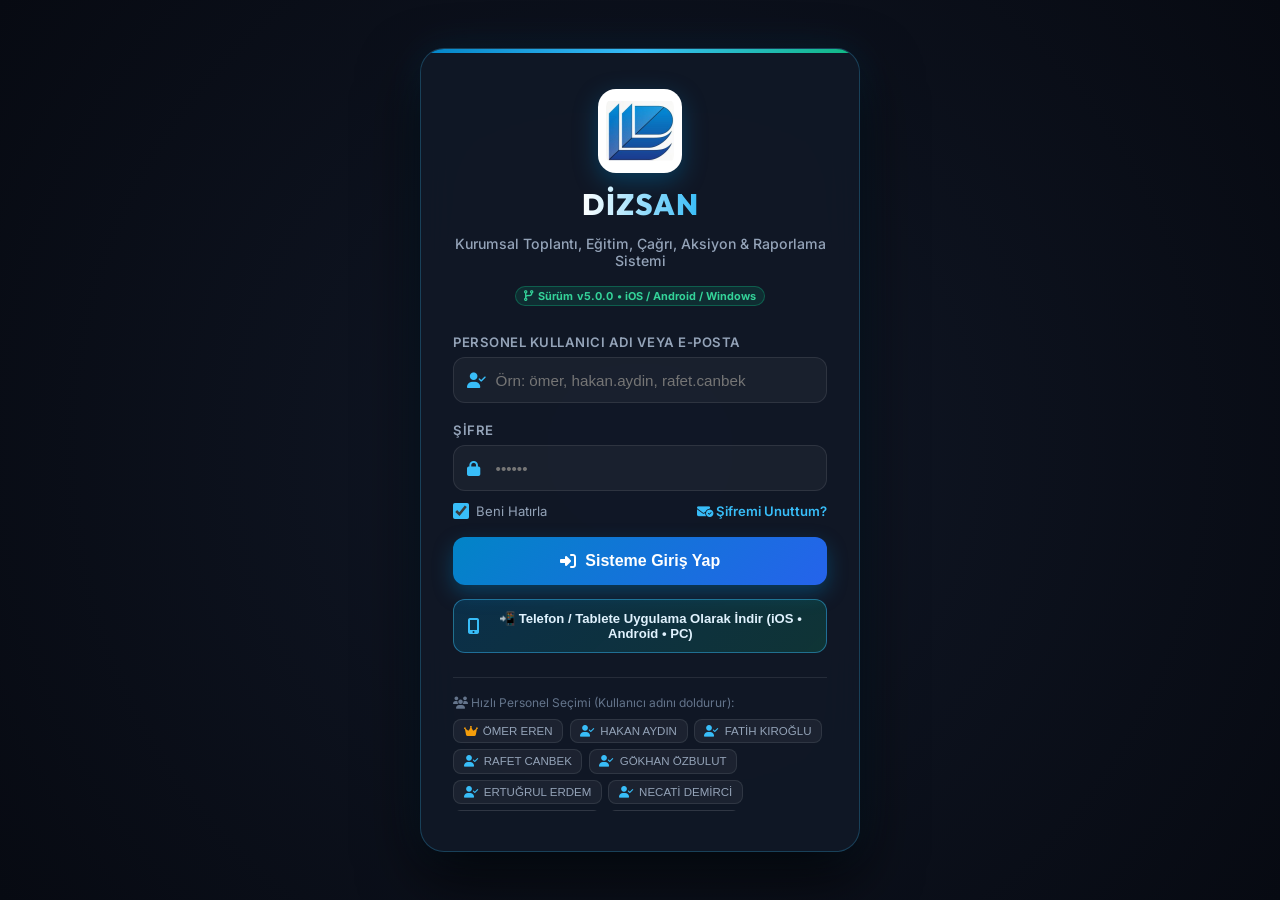
==== commit 795d2fa2: "v5.0.0: Sadeleştirilmiş gündem & aksiyon ekranı ve uygulama açılışında dit-dit bildirim sesi düzeltm" ====
--- a/mobil.html
+++ b/mobil.html
@@ -1446,34 +1446,34 @@
 }
 
 .agenda-item-card {
-    background: rgba(15, 23, 42, 0.8);
-    border: 1px solid rgba(148, 163, 184, 0.22);
+    background: rgba(15, 23, 42, 0.72);
+    border: 1px solid rgba(148, 163, 184, 0.2);
     border-radius: 10px;
-    padding: 0.6rem 0.75rem;
-    transition: all 0.2s;
+    padding: 0.65rem 0.8rem;
+    transition: border-color 0.18s ease, background 0.18s ease;
 }
 
 .agenda-item-card.discussed {
-    border-color: rgba(56, 189, 248, 0.55);
-    background: rgba(2, 132, 199, 0.1);
+    border-color: rgba(56, 189, 248, 0.42);
+    background: rgba(15, 23, 42, 0.88);
 }
 
 .agenda-item-card.undiscussed {
-    border-color: rgba(148, 163, 184, 0.22);
+    border-color: rgba(245, 158, 11, 0.35);
     background: rgba(15, 23, 42, 0.75);
 }
 
 .agenda-explanation-box {
-    margin-top: 0.5rem;
-    padding-top: 0.5rem;
-    border-top: 1px dashed rgba(56, 189, 248, 0.3);
-    animation: fadeInDown 0.2s ease-out;
+    margin-top: 0.55rem;
+    padding-top: 0.55rem;
+    border-top: 1px solid rgba(148, 163, 184, 0.14);
+    animation: fadeInDown 0.18s ease-out;
 }
 
 .agenda-explanation-box .form-control {
     width: 100%;
     box-sizing: border-box;
-    padding: 0.48rem 0.7rem;
+    padding: 0.42rem 0.65rem;
     font-size: 0.82rem;
 }
 
@@ -1511,7 +1511,7 @@
     width: 100% !important;
     min-width: 0 !important;
     box-sizing: border-box !important;
-    padding: 0.45rem 0.6rem !important;
+    padding: 0.42rem 0.6rem !important;
     font-size: 0.81rem !important;
 }
 
@@ -1519,36 +1519,33 @@
     display: flex;
     flex-direction: column;
     gap: 0.55rem;
-    background: rgba(15, 23, 42, 0.78);
-    padding: 0.65rem 0.75rem;
-    border-radius: 10px;
-    border: 1px solid rgba(56, 189, 248, 0.32);
+    background: rgba(15, 23, 42, 0.92);
+    padding: 0.7rem 0.8rem;
+    border-radius: 8px;
+    border: 1px solid rgba(56, 189, 248, 0.26);
+    border-left: 3px solid #0284c7;
     box-sizing: border-box;
 }
 
 .inline-action-top-grid {
     display: flex;
     flex-direction: column;
-    gap: 0.25rem;
+    gap: 0.3rem;
     width: 100%;
 }
 
 .inline-action-meta-grid {
     display: grid;
-    grid-template-columns: minmax(120px, 1fr) minmax(145px, 1.25fr) minmax(105px, 0.9fr) auto;
+    grid-template-columns: minmax(120px, 0.9fr) minmax(145px, 1.1fr) minmax(105px, 0.8fr) minmax(160px, 1.3fr);
     gap: 0.55rem;
     align-items: end;
-    padding-top: 0.45rem;
-    border-top: 1px dashed rgba(56, 189, 248, 0.2);
 }
 
 .inline-action-bottom-grid {
     display: grid;
-    grid-template-columns: minmax(0, 1.45fr) minmax(0, 1fr);
-    gap: 0.6rem;
+    grid-template-columns: 1fr;
+    gap: 0.45rem;
     align-items: start;
-    padding-top: 0.48rem;
-    border-top: 1px dashed rgba(56, 189, 248, 0.22);
 }
 
 .inline-action-top-grid > div,
@@ -2082,7 +2079,7 @@
                 <img src="[data-uri]" alt="DİZSAN Logo" class="login-logo">
                 <h1>DİZSAN</h1>
                 <p>Kurumsal Toplantı, Eğitim, Çağrı, Aksiyon & Raporlama Sistemi</p>
-                <span class="version-pill"><i class="fa-solid fa-code-branch"></i> Sürüm <span class="dynamic-version-text">v4.9.9</span> • iOS / Android / Windows</span>
+                <span class="version-pill"><i class="fa-solid fa-code-branch"></i> Sürüm <span class="dynamic-version-text">v5.0.0</span> • iOS / Android / Windows</span>
             </div>
 
             <form id="login-form" onsubmit="handleLogin(event)">
@@ -2244,7 +2241,7 @@
                     <span class="brand-name">DİZSAN</span>
                     <span class="brand-sub">TOPLANTI & AKSİYON</span>
                     <span class="version-pill" onclick="switchTab('version-tab')" title="Sürüm ve Güncelleme Merkezini Gör">
-                        <i class="fa-solid fa-tag"></i> <span class="dynamic-version-text">v4.9.9</span>
+                        <i class="fa-solid fa-tag"></i> <span class="dynamic-version-text">v5.0.0</span>
                     </span>
                 </div>
             </div>
@@ -2852,7 +2849,7 @@
                             <div style="display:flex; align-items:center; gap:0.75rem; flex-wrap:wrap;">
                                 <h3><i class="fa-solid fa-user-shield" style="color:#34d399;"></i> Versiyon Güncelleme & Yayın Yönetimi (Sadece Yönetici: Ömer Eren)</h3>
                             </div>
-                            <span class="badge badge-done">Aktif Sürüm: <span class="dynamic-version-text">v4.9.9</span></span>
+                            <span class="badge badge-done">Aktif Sürüm: <span class="dynamic-version-text">v5.0.0</span></span>
                         </div>
 
                         <!-- Ömer Eren giriş yaptığında gösterilecek alan -->
@@ -3118,17 +3115,12 @@
                 <!-- ======================================================================
                      BÖLÜM 2: GÜNDEM MADDELERİ VE MADDE ALTI AKSİYON YÖNETİMİ
                      ====================================================================== -->
-                <div class="form-group" style="margin-bottom:1rem; background:rgba(15,23,42,0.55); border:1px solid rgba(56,189,248,0.28); border-radius:14px; padding:0.9rem;">
-                    <div style="display:flex; justify-content:space-between; align-items:center; flex-wrap:wrap; gap:0.5rem; margin-bottom:0.6rem;">
-                        <div>
-                            <label style="margin:0; font-size:0.9rem; color:#fff; font-weight:800;">
-                                <i class="fa-solid fa-list-check" style="color:#38bdf8;"></i> Gündem Maddeleri &amp; Madde Altı Aksiyonlar *
-                            </label>
-                            <small style="display:block; color:#94a3b8; font-size:0.73rem;">
-                                Her gündem maddesinin yanındaki <strong>Konuşuldu / Konuşulmadı</strong> kutucuğunu işaretleyin. Aksiyon varsa maddenin altındaki <strong>Aksiyon Tiki</strong>'ni işaretleyin; aksiyon doğrudan o maddenin altında yer alır.
-                            </small>
-                        </div>
-                        <button type="button" class="btn btn-primary btn-sm" onclick="addAgendaItemRow('', null, '', true)">
+                <div class="form-group" style="margin-bottom:1rem; background:rgba(15,23,42,0.5); border:1px solid rgba(148,163,184,0.2); border-radius:12px; padding:0.85rem;">
+                    <div style="display:flex; justify-content:space-between; align-items:center; flex-wrap:wrap; gap:0.5rem; margin-bottom:0.65rem;">
+                        <label style="margin:0; font-size:0.88rem; color:#fff; font-weight:700; display:inline-flex; align-items:center; gap:0.45rem;">
+                            <i class="fa-solid fa-list-check" style="color:#38bdf8;"></i> Gündem Maddeleri
+                        </label>
+                        <button type="button" class="btn btn-primary btn-sm" style="padding:0.36rem 0.75rem; font-size:0.76rem;" onclick="addAgendaItemRow('', null, '', true)">
                             <i class="fa-solid fa-plus"></i> Gündem Maddesi Ekle
                         </button>
                     </div>
@@ -4981,8 +4973,8 @@
  * ==========================================================================
  */
 
-const INITIAL_APP_VERSION = "v4.9.9";
-const CURRENT_APP_VERSION = "4.9.5";
+const INITIAL_APP_VERSION = "v5.0.0";
+const CURRENT_APP_VERSION = "5.0.0";
 const VAPID_PUBLIC_KEY = "BJIJfCBiDwya3clZOWS08EDxfuN18xtfJGTX0n_apWBTEW7-kO_FGKNy5VDRvUsMgc46IP5oxLlIHqgrDo-JTkE";
 const STORAGE_KEY_STATE = "dizsan_toplanti_shared_state_v2";
 const STORAGE_KEY_SESSION = "dizsan_toplanti_active_user";
@@ -5115,7 +5107,7 @@
 
 const INITIAL_CHANGELOG = [
     {
-        version: "v4.9.9",
+        version: "v5.0.0",
         date: "28.10.2026 23:51",
         author: "Sistem Güncellemesi (ÖMER EREN)",
         notes: "Her alt gündem maddesinin (1.1, 1.2, 1.3, 1.4 vb.) sonuna bağımsız Aksiyon tiki eklendi; örneğin 1.1'de aksiyon yokken 1.2'de Aksiyon tiki işaretlendiğinde altta doğrudan 1.2 koduyla başlayan aksiyon metin alanı açılması sağlandı."
@@ -6112,8 +6104,12 @@
     updateVersionAdminPermissionUI();
     syncUserAndStateToServiceWorker();
     initBackgroundAlarmWorker();
+    renderAll();
+    if (!window._hasPlayedAnyStartupSound) {
+        window._hasPlayedAnyStartupSound = true;
+        playMeetingCallSound('INVITE');
+    }
     autoEnrollZeroTouchPush();
-    renderAll();
     handleDeepLinkParams();
     checkUrlPasswordResetToken();
 }
@@ -6788,7 +6784,7 @@
                 badgeText: `🚨 ${overdueDays} GÜNDÜR KAPANMADI (Devam Ediyor • Gün Aşırı Hatırlatma Yarın Saat ${dueTimeStr})`,
                 shortText: `🚨 ${overdueDays} Gündür Açık (Gün Aşırı Takip)`,
                 reminderTargetText: `🔔 ${action.assignee} + 👔 ${managerName}`,
-                isReminderDay: false,
+                isReminderDay: true,
                 diffDays
             };
         }
@@ -6896,17 +6892,20 @@
         return `<div>• <strong>[${st.shortText}]</strong> "${a.title}" &rarr; Sorumlu: <strong>${a.assignee}</strong> | Kontrol: <strong>${getActionControllerName(a)}</strong> | Tamamlama: <strong>${formatDateTR(a.dueDate)} ${a.dueTime || '17:00'}</strong> | Durum: <strong>${a.status}</strong></div>`;
     }).join('');
 
-    // Bugün aktif uyarı günü olan (Ertesi Gün Uyarısı veya Gün Aşırı Hatırlatma Günü) aksiyonlar için sesli ve masaüstü bildirimi tetikle
+    // Aktif hatırlatması olan aksiyonlar için uygulama açılışında sesli ("dit-dit") ve masaüstü bildirimi tetikle
     const activeTodayAlarmItems = listToShow.filter(a => evaluateActionReminderStatus(a).isReminderDay);
-    if (activeTodayAlarmItems.length > 0) {
-        const topItem = activeTodayAlarmItems[0];
+    const itemsForSound = activeTodayAlarmItems.length > 0 ? activeTodayAlarmItems : listToShow;
+    if (itemsForSound.length > 0) {
+        const topItem = itemsForSound[0];
         const st = evaluateActionReminderStatus(topItem);
         const todayIso = new Date().toISOString().slice(0, 10);
         const soundKey = `sound_alarm_${topItem.id}_${st.subStage || st.stage}_${todayIso}`;
-        if (!sessionStorage.getItem(soundKey)) {
-            sessionStorage.setItem(soundKey, '1');
+        if (!window._playedStartupAlertKeys) window._playedStartupAlertKeys = new Set();
+        if (!window._playedStartupAlertKeys.has(soundKey)) {
+            window._playedStartupAlertKeys.add(soundKey);
+            window._hasPlayedAnyStartupSound = true;
             if (typeof playMeetingCallSound === 'function') {
-                playMeetingCallSound('REMINDER', `Dikkat! Kapanmayan devam eden aksiyon hatırlatması: ${topItem.title}. Sorumlu: ${topItem.assignee}.`);
+                playMeetingCallSound('REMINDER');
             }
         }
 
@@ -7095,9 +7094,11 @@
 }
 
 function playMeetingCallSound(alertType = 'INVITE', _spokenText = '') {
-    if ("Notification" in window && Notification.permission === "default") {
-        Notification.requestPermission();
-    }
+    const nowMs = Date.now();
+    if (window._lastMeetingCallSoundAt && (nowMs - window._lastMeetingCallSoundAt) < 350) {
+        return;
+    }
+    window._lastMeetingCallSoundAt = nowMs;
 
     // Metin okuma (speechSynthesis) tamamen kapatıldı; açık bir okuma varsa sustur
     if ('speechSynthesis' in window) {
@@ -7110,6 +7111,8 @@
             navigator.vibrate([90, 60, 100]);
         } catch (e) {}
     }
+
+    let audioPlayedSuccessfully = false;
 
     // 2. Kısa "Dit-Dit" HTML5 <audio> WAV Çalar
     try {
@@ -7119,42 +7122,82 @@
             window.dizsanMasterAlarmAudio.preload = 'auto';
         }
         window.dizsanMasterAlarmAudio.src = wavUri;
-        window.dizsanMasterAlarmAudio.volume = 0.75;
+        window.dizsanMasterAlarmAudio.volume = 0.85;
         window.dizsanMasterAlarmAudio.currentTime = 0;
         const playPromise = window.dizsanMasterAlarmAudio.play();
-        if (playPromise && playPromise.catch) {
-            playPromise.catch(() => {
+        if (playPromise && typeof playPromise.then === 'function') {
+            playPromise.then(() => {
+                audioPlayedSuccessfully = true;
+                window._dizsanPendingAlertSound = null;
+            }).catch(() => {
                 try {
                     const fallbackAudio = new Audio(wavUri);
-                    fallbackAudio.volume = 0.75;
-                    fallbackAudio.play().catch(() => {});
-                } catch (e2) {}
+                    fallbackAudio.volume = 0.85;
+                    fallbackAudio.play().then(() => {
+                        audioPlayedSuccessfully = true;
+                        window._dizsanPendingAlertSound = null;
+                    }).catch(() => {
+                        if (!audioPlayedSuccessfully) {
+                            window._dizsanPendingAlertSound = alertType || 'INVITE';
+                        }
+                    });
+                } catch (e2) {
+                    if (!audioPlayedSuccessfully) {
+                        window._dizsanPendingAlertSound = alertType || 'INVITE';
+                    }
+                }
             });
         }
-    } catch (e) {}
+    } catch (e) {
+        window._dizsanPendingAlertSound = alertType || 'INVITE';
+    }
 
     // 3. Web Audio API Kısa "Dit-Dit" Çift Bip (0.085s + 0.095s)
     try {
-        const ctx = keepAliveAudioCtx || new (window.AudioContext || window.webkitAudioContext)();
-        if (ctx.state === 'suspended') ctx.resume();
-        const playBeep = (freq, startTime, duration, vol = 0.35) => {
-            const osc = ctx.createOscillator();
-            const gain = ctx.createGain();
-            osc.type = 'sine';
-            osc.frequency.setValueAtTime(freq, startTime);
-            gain.gain.setValueAtTime(0.001, startTime);
-            gain.gain.linearRampToValueAtTime(vol, startTime + 0.01);
-            gain.gain.exponentialRampToValueAtTime(0.001, startTime + duration);
-            osc.connect(gain);
-            gain.connect(ctx.destination);
-            osc.start(startTime);
-            osc.stop(startTime + duration);
+        if (!keepAliveAudioCtx) {
+            keepAliveAudioCtx = new (window.AudioContext || window.webkitAudioContext)();
+        }
+        const ctx = keepAliveAudioCtx;
+        const scheduleBeeps = () => {
+            try {
+                const playBeep = (freq, startTime, duration, vol = 0.35) => {
+                    const osc = ctx.createOscillator();
+                    const gain = ctx.createGain();
+                    osc.type = 'sine';
+                    osc.frequency.setValueAtTime(freq, startTime);
+                    gain.gain.setValueAtTime(0.001, startTime);
+                    gain.gain.linearRampToValueAtTime(vol, startTime + 0.01);
+                    gain.gain.exponentialRampToValueAtTime(0.001, startTime + duration);
+                    osc.connect(gain);
+                    gain.connect(ctx.destination);
+                    osc.start(startTime);
+                    osc.stop(startTime + duration);
+                };
+                const now = ctx.currentTime;
+                const f1 = alertType === 'RED_5M' ? 1174.66 : 987.77;
+                const f2 = alertType === 'RED_5M' ? 1480.00 : 1318.51;
+                playBeep(f1, now,         0.085, 0.38);
+                playBeep(f2, now + 0.145, 0.095, 0.42);
+                audioPlayedSuccessfully = true;
+                window._dizsanPendingAlertSound = null;
+            } catch (err) {}
         };
-        const now = ctx.currentTime;
-        const f1 = alertType === 'RED_5M' ? 1174.66 : 987.77;
-        const f2 = alertType === 'RED_5M' ? 1480.00 : 1318.51;
-        playBeep(f1, now,         0.085, 0.35);
-        playBeep(f2, now + 0.145, 0.095, 0.40);
+
+        if (ctx.state === 'running') {
+            scheduleBeeps();
+        } else if (ctx.state === 'suspended') {
+            ctx.resume().then(() => {
+                if (ctx.state === 'running') {
+                    scheduleBeeps();
+                } else if (!audioPlayedSuccessfully) {
+                    window._dizsanPendingAlertSound = alertType || 'INVITE';
+                }
+            }).catch(() => {
+                if (!audioPlayedSuccessfully) {
+                    window._dizsanPendingAlertSound = alertType || 'INVITE';
+                }
+            });
+        }
     } catch (e) {}
 }
 
@@ -8155,7 +8198,7 @@
         if (diffMins === null) return;
 
         const recLabel = m.recordType === 'Eğitim' ? 'Eğitim' : 'Toplantı';
-        const isEditedRecord = Boolean(m.updatedBy || m.updatedAt);
+        if (!window._playedStartupAlertKeys) window._playedStartupAlertKeys = new Set();
 
         // A) 5 DAKİKA KALA (veya toplantının ilk 15 dakikası içinde): KIRMIZI UYARI & SES
         if (diffMins >= -15 && diffMins <= 5) {
@@ -8163,7 +8206,9 @@
                 ? `ŞU AN BAŞLADI! (${Math.abs(Math.floor(diffMins))} dk oldu)`
                 : `BAŞLAMASINA ${Math.ceil(diffMins)} DAKİKA KALDI!`;
             const soundKey = `alert_red5m_${m.id}_${myNameNorm}_${m.date}_${m.time}`;
-            if (!isEditedRecord && !sessionStorage.getItem(soundKey)) {
+            if (!window._playedStartupAlertKeys.has(soundKey)) {
+                window._playedStartupAlertKeys.add(soundKey);
+                window._hasPlayedAnyStartupSound = true;
                 playMeetingCallSound('RED_5M');
                 sendBrowserNotification(
                     `🟥 KIRMIZI UYARI: ${recLabel} 5 Dakika İçinde Başlıyor!`,
@@ -8208,7 +8253,9 @@
         else if (diffMins > 5 && diffMins <= 60) {
             const minsLeft = Math.ceil(diffMins);
             const soundKey = `alert_yellow1h_${m.id}_${myNameNorm}_${m.date}_${m.time}`;
-            if (!isEditedRecord && !sessionStorage.getItem(soundKey)) {
+            if (!window._playedStartupAlertKeys.has(soundKey)) {
+                window._playedStartupAlertKeys.add(soundKey);
+                window._hasPlayedAnyStartupSound = true;
                 playMeetingCallSound('YELLOW_1H');
                 sendBrowserNotification(
                     `🟨 SARI UYARI: ${recLabel} Saatine ${minsLeft} Dakika Kaldı!`,
@@ -11554,66 +11601,54 @@
             return `
                 <div class="inline-action-row" id="inline-action-row-${da.rowId}" data-row-id="${da.rowId}" data-agenda-id="${it.id}">
                     <div class="inline-action-top-grid">
-                        <div style="width:100%;">
-                            <label style="font-size:0.75rem; font-weight:700; color:#bae6fd; display:flex; align-items:center; justify-content:space-between; flex-wrap:wrap; gap:0.4rem; margin-bottom:4px;">
-                                <span style="display:inline-flex; align-items:center; gap:0.4rem; flex-wrap:wrap;">
-                                    <span style="background:linear-gradient(135deg,#0284c7,#38bdf8); color:#fff; padding:2px 8px; border-radius:6px; font-weight:800; font-size:0.76rem; box-shadow:0 2px 8px rgba(2,132,199,0.35);">⚡ ${targetCode}</span>
-                                    <span>${targetCode} Madde Aksiyonu / Görev Açıklaması *</span>
-                                    ${targetSubSummary ? `<span style="color:#7dd3fc; font-weight:600; font-size:0.71rem;">(${escapeHtml(targetSubSummary)})</span>` : ''}
-                                </span>
-                                <span style="font-size:0.68rem; color:#7dd3fc; font-weight:600;">Tam satır görünüm • "${targetCode}" koduyla açıldı</span>
-                            </label>
-                            <input type="text" id="iar-title-${da.rowId}" class="form-control inline-action-title" style="width:100% !important; font-size:0.86rem !important; font-weight:600; padding:0.55rem 0.75rem !important;" value="${escapeHtmlAttr(da.title || `${targetCode} `)}" placeholder="${targetCode} maddesi için yapılacak aksiyonu veya görev açıklamasını yazın..." oninput="updateAgendaDraftActionField('${it.id}', '${da.rowId}', 'title', this.value)" onkeydown="handleInlineActionTitleKeydown(event, '${it.id}')">
+                        <div style="display:flex; align-items:center; justify-content:space-between; gap:0.5rem; flex-wrap:wrap;">
+                            <div style="display:inline-flex; align-items:center; gap:0.45rem; min-width:0;">
+                                <span style="background:#0284c7; color:#fff; padding:2px 8px; border-radius:5px; font-weight:700; font-size:0.73rem; white-space:nowrap;">${targetCode} Aksiyonu</span>
+                                ${targetSubSummary ? `<span style="color:#94a3b8; font-size:0.73rem; white-space:nowrap; overflow:hidden; text-overflow:ellipsis; max-width:360px;">${escapeHtml(targetSubSummary)}</span>` : ''}
+                            </div>
+                            <div style="display:inline-flex; align-items:center; gap:0.35rem;">
+                                <button type="button" class="btn btn-secondary btn-sm" style="padding:0.22rem 0.55rem; font-size:0.71rem; border-color:rgba(56,189,248,0.35); color:#bae6fd;" onclick="addAgendaDraftActionRow('${it.id}', { subItemId: '${safeSubIdJs}', subItemCode: '${safeSubCodeJs}', title: '${safeSubCodeJs} ' })" title="Aynı Konuya Yeni Aksiyon Ekle">
+                                    <i class="fa-solid fa-plus"></i> Yeni Aksiyon
+                                </button>
+                                <button type="button" class="btn btn-danger btn-sm" style="padding:0.22rem 0.48rem; font-size:0.71rem;" onclick="removeAgendaDraftActionRow('${it.id}', '${da.rowId}')" title="Aksiyonu Kaldır">
+                                    <i class="fa-solid fa-trash-can"></i>
+                                </button>
+                            </div>
                         </div>
+                        <input type="text" id="iar-title-${da.rowId}" class="form-control inline-action-title" style="width:100% !important; font-size:0.84rem !important; font-weight:600; padding:0.48rem 0.65rem !important;" value="${escapeHtmlAttr(da.title || `${targetCode} `)}" placeholder="${targetCode} yapılacak aksiyonu yazın..." oninput="updateAgendaDraftActionField('${it.id}', '${da.rowId}', 'title', this.value)" onkeydown="handleInlineActionTitleKeydown(event, '${it.id}')">
                     </div>
                     <div class="inline-action-meta-grid">
                         <div>
-                            <label style="font-size:0.72rem; font-weight:700; color:#bae6fd; display:block; margin-bottom:3px;">Öncelik</label>
+                            <label style="font-size:0.7rem; font-weight:600; color:#94a3b8; display:block; margin-bottom:2px;">Öncelik</label>
                             <select id="iar-prio-${da.rowId}" class="form-control inline-action-priority" onchange="updateAgendaDraftActionField('${it.id}', '${da.rowId}', 'priority', this.value)">
-                                <option value="Normal" ${da.priority === 'Kritik' ? '' : 'selected'}>🔵 Normal</option>
-                                <option value="Kritik" ${da.priority === 'Kritik' ? 'selected' : ''}>🚨 Kritik</option>
+                                <option value="Normal" ${da.priority === 'Kritik' ? '' : 'selected'}>Normal</option>
+                                <option value="Kritik" ${da.priority === 'Kritik' ? 'selected' : ''}>Kritik</option>
                             </select>
                         </div>
                         <div>
-                            <label style="font-size:0.72rem; font-weight:700; color:#fde68a; display:block; margin-bottom:3px;">Termin Tarihi *</label>
+                            <label style="font-size:0.7rem; font-weight:600; color:#94a3b8; display:block; margin-bottom:2px;">Termin Tarihi *</label>
                             <input type="date" id="iar-date-${da.rowId}" class="form-control inline-action-duedate" value="${da.dueDate || ''}" onchange="updateAgendaDraftActionField('${it.id}', '${da.rowId}', 'dueDate', this.value)" oninput="updateAgendaDraftActionField('${it.id}', '${da.rowId}', 'dueDate', this.value)">
                         </div>
                         <div>
-                            <label style="font-size:0.72rem; font-weight:700; color:#fde68a; display:block; margin-bottom:3px;">Saat *</label>
+                            <label style="font-size:0.7rem; font-weight:600; color:#94a3b8; display:block; margin-bottom:2px;">Saat *</label>
                             <input type="time" id="iar-time-${da.rowId}" class="form-control inline-action-duetime" value="${da.dueTime || '17:00'}" onchange="updateAgendaDraftActionField('${it.id}', '${da.rowId}', 'dueTime', this.value)">
                         </div>
-                        <div style="display:flex; align-items:flex-end; gap:0.35rem; padding-bottom:1px; flex-wrap:wrap;">
-                            <button type="button" class="btn btn-primary btn-sm" style="height:36px; padding:0 0.7rem; font-size:0.73rem;" onclick="addAgendaDraftActionRow('${it.id}', { subItemId: '${safeSubIdJs}', subItemCode: '${safeSubCodeJs}', title: '${safeSubCodeJs} ' })" title="${targetCode} Maddesine Yeni Aksiyon Alanı Ekle">
-                                <i class="fa-solid fa-plus"></i> + ${targetCode} Yeni Aksiyon
-                            </button>
-                            <button type="button" class="btn btn-danger btn-sm" style="height:36px; padding:0 0.65rem;" onclick="removeAgendaDraftActionRow('${it.id}', '${da.rowId}')" title="Bu Aksiyon Satırını Kaldır">
-                                <i class="fa-solid fa-trash-can"></i>
-                            </button>
+                        <div>
+                            <label style="font-size:0.7rem; font-weight:600; color:#94a3b8; display:block; margin-bottom:2px;">Kontrol Eden *</label>
+                            <select id="iar-ctrl-${da.rowId}" class="form-control inline-action-controller" onchange="updateAgendaDraftActionField('${it.id}', '${da.rowId}', 'controller', this.value)">
+                                ${ctrlOptionsHtml}
+                            </select>
                         </div>
                     </div>
                     <div class="inline-action-bottom-grid">
-                        <div>
-                            <label style="font-size:0.72rem; font-weight:700; color:#7dd3fc; display:flex; align-items:center; justify-content:space-between; margin-bottom:3px;">
-                                <span><i class="fa-solid fa-users" style="color:#38bdf8;"></i> Sorumlu Personeller (Birden Fazla Seçilebilir) *</span>
-                                <span style="font-size:0.66rem; color:#94a3b8; font-weight:500;">Listeden seçtikçe eklenir</span>
-                            </label>
-                            <div id="inline-assignee-chips-${da.rowId}" class="multi-assignee-chips"></div>
-                            <select class="form-control inline-action-assignee-picker" onchange="addInlineAssigneeFromSelect('${da.rowId}', this)">
-                                <option value="">+ Sorumlu Personel Seç / Ekle (Çoklu Seçim)...</option>
-                                <option value="__ALL_INVITED__">👥 Tüm Toplantı Katılımcılarını Sorumlu Ekle</option>
+                        <div style="display:flex; align-items:center; gap:0.5rem; flex-wrap:wrap;">
+                            <span style="font-size:0.72rem; font-weight:600; color:#94a3b8; white-space:nowrap;">Sorumlu *</span>
+                            <div id="inline-assignee-chips-${da.rowId}" class="multi-assignee-chips" style="margin-bottom:0;"></div>
+                            <select class="form-control inline-action-assignee-picker" style="width:auto !important; min-width:210px !important; flex:1 1 210px; max-width:320px;" onchange="addInlineAssigneeFromSelect('${da.rowId}', this)">
+                                <option value="">+ Sorumlu Personel Ekle...</option>
+                                <option value="__ALL_INVITED__">Tüm Katılımcıları Ekle</option>
                                 ${userOptionsHtml}
                             </select>
-                        </div>
-                        <div>
-                            <label style="font-size:0.72rem; font-weight:700; color:#fde68a; display:block; margin-bottom:3px;">
-                                <i class="fa-solid fa-user-shield" style="color:#f59e0b;"></i> Kontrol Edecek Kişi *
-                            </label>
-                            <select id="iar-ctrl-${da.rowId}" class="form-control inline-action-controller" onchange="updateAgendaDraftActionField('${it.id}', '${da.rowId}', 'controller', this.value)">
-                                ${ctrlOptionsHtml}
-                            </select>
-                            <div style="font-size:0.67rem; color:#94a3b8; margin-top:3px;">
-                                <i class="fa-solid fa-circle-info"></i> Aksiyonun tamamlanmasını denetleyecek ve bildirim alacak kontrol sorumlusu
-                            </div>
                         </div>
                     </div>
                 </div>
@@ -11628,19 +11663,19 @@
             sub.hasAction = subHasAction;
 
             return `
-                <div style="display:flex; align-items:center; gap:0.45rem; flex-wrap:wrap; padding:0.32rem 0.45rem; border-radius:8px; background:${subHasAction ? 'rgba(2,132,199,0.14)' : 'rgba(15,23,42,0.75)'}; border:1px solid ${subHasAction ? 'rgba(56,189,248,0.5)' : 'rgba(148,163,184,0.18)'}; transition:all 0.15s;">
-                    <span style="font-weight:800; color:#fff; background:${subHasAction ? 'linear-gradient(135deg,#0284c7,#38bdf8)' : 'rgba(56,189,248,0.18)'}; border:1px solid rgba(56,189,248,0.45); padding:0.26rem 0.52rem; border-radius:6px; font-size:0.76rem; min-width:36px; text-align:center; flex-shrink:0;">
+                <div style="display:flex; align-items:center; gap:0.45rem; flex-wrap:wrap;">
+                    <span style="font-weight:700; color:${subHasAction ? '#fff' : '#bae6fd'}; background:${subHasAction ? '#0284c7' : 'rgba(56,189,248,0.12)'}; border:1px solid ${subHasAction ? '#38bdf8' : 'rgba(56,189,248,0.28)'}; padding:0.28rem 0.5rem; border-radius:6px; font-size:0.75rem; min-width:34px; text-align:center; flex-shrink:0;">
                         ${sub.code}
                     </span>
 
-                    <input type="text" id="agenda-sub-input-${sub.id}" class="form-control" style="flex:1 1 200px; min-width:0; padding:0.42rem 0.65rem !important; font-size:0.83rem !important; font-weight:500; background:rgba(15,23,42,0.92);" placeholder="${sub.code} konuşulan detayı / alt maddeyi yazın (Enter ile ${agNum}.${sIdx + 2} satırı açılır)..." value="${escapeHtmlAttr(sub.text || '')}" oninput="updateAgendaSubItemText('${it.id}', '${sub.id}', this.value)" onkeydown="handleAgendaSubItemKeydown(event, '${it.id}', '${sub.id}')">
-
-                    <label style="display:inline-flex; align-items:center; gap:0.4rem; cursor:pointer; margin:0; padding:0.34rem 0.62rem; border-radius:7px; background:${subHasAction ? 'rgba(2,132,199,0.32)' : 'rgba(255,255,255,0.03)'}; border:1.5px solid ${subHasAction ? '#38bdf8' : 'rgba(148,163,184,0.28)'}; color:${subHasAction ? '#ffffff' : '#cbd5e1'}; font-size:0.74rem; font-weight:700; user-select:none; white-space:nowrap; flex-shrink:0; transition:all 0.15s;" title="${sub.code} maddesinde aksiyon varsa işaretleyin; altta doğrudan ${sub.code} aksiyon alanı açılır">
+                    <input type="text" id="agenda-sub-input-${sub.id}" class="form-control" style="flex:1 1 200px; min-width:0; padding:0.4rem 0.65rem !important; font-size:0.82rem !important; font-weight:500; background:rgba(15,23,42,0.85);" placeholder="${sub.code} alt madde detayı..." value="${escapeHtmlAttr(sub.text || '')}" oninput="updateAgendaSubItemText('${it.id}', '${sub.id}', this.value)" onkeydown="handleAgendaSubItemKeydown(event, '${it.id}', '${sub.id}')">
+
+                    <label style="display:inline-flex; align-items:center; gap:0.38rem; cursor:pointer; margin:0; padding:0.34rem 0.6rem; border-radius:6px; background:${subHasAction ? 'rgba(2,132,199,0.25)' : 'rgba(255,255,255,0.03)'}; border:1px solid ${subHasAction ? '#38bdf8' : 'rgba(148,163,184,0.24)'}; color:${subHasAction ? '#ffffff' : '#cbd5e1'}; font-size:0.74rem; font-weight:600; user-select:none; white-space:nowrap; flex-shrink:0; transition:all 0.15s;" title="${sub.code} için aksiyon ekle">
                         <input type="checkbox" class="blue-tick-checkbox" ${subHasAction ? 'checked' : ''} onchange="toggleAgendaSubItemHasAction('${it.id}', '${sub.id}', this.checked)">
-                        <span><i class="fa-solid fa-bolt" style="color:${subHasAction ? '#38bdf8' : '#94a3b8'};"></i> ${sub.code} Aksiyon${subTotalActs > 0 ? ` (${subTotalActs})` : ''}</span>
+                        <span>Aksiyon${subTotalActs > 1 ? ` (${subTotalActs})` : ''}</span>
                     </label>
 
-                    <button type="button" class="btn btn-danger btn-sm" style="padding:0.34rem 0.5rem; flex-shrink:0;" onclick="removeAgendaSubItemRow('${it.id}', '${sub.id}')" title="${sub.code} Alt Maddesini Sil">
+                    <button type="button" class="btn btn-secondary btn-sm" style="padding:0.32rem 0.48rem; flex-shrink:0; color:#94a3b8; border-color:rgba(148,163,184,0.2);" onclick="removeAgendaSubItemRow('${it.id}', '${sub.id}')" title="Alt Maddeyi Sil">
                         <i class="fa-solid fa-xmark"></i>
                     </button>
                 </div>
@@ -11650,38 +11685,43 @@
         return `
             <div class="agenda-item-card ${isDiscussed ? 'discussed' : (isUndiscussed ? 'undiscussed' : '')}">
                 <div style="display:flex; align-items:center; gap:0.45rem; flex-wrap:wrap;">
-                    <span style="font-weight:800; color:#38bdf8; font-size:0.86rem; min-width:22px;">${agNum}.</span>
-
-                    <input type="text" id="agenda-title-${it.id}" class="form-control" style="flex:1 1 200px; min-width:0; padding:0.45rem 0.65rem; font-size:0.84rem; font-weight:600;" placeholder="${agNum}. Gündem maddesini yazın..." value="${safeTitle}" oninput="updateAgendaItemTitle('${it.id}', this.value)" onkeydown="handleAgendaTitleKeydown(event, '${it.id}')">
-
-                    <div style="display:inline-flex; align-items:center; gap:0.35rem; background:rgba(15,23,42,0.65); padding:0.2rem; border-radius:10px; border:1px solid rgba(148,163,184,0.2); flex-shrink:0;">
-                        <label style="display:inline-flex; align-items:center; gap:0.4rem; cursor:pointer; margin:0; padding:0.34rem 0.6rem; border-radius:7px; background:${isDiscussed ? 'rgba(2,132,199,0.28)' : 'rgba(255,255,255,0.03)'}; border:1.5px solid ${isDiscussed ? '#38bdf8' : 'rgba(148,163,184,0.22)'}; color:${isDiscussed ? '#ffffff' : '#94a3b8'}; font-size:0.75rem; font-weight:700; user-select:none; white-space:nowrap; transition:all 0.15s;" title="Görüşüldüyse işaretleyin">
+                    <span style="font-weight:800; color:#38bdf8; font-size:0.85rem; min-width:20px;">${agNum}.</span>
+
+                    <input type="text" id="agenda-title-${it.id}" class="form-control" style="flex:1 1 200px; min-width:0; padding:0.42rem 0.65rem; font-size:0.84rem; font-weight:600;" placeholder="${agNum}. Gündem başlığı..." value="${safeTitle}" oninput="updateAgendaItemTitle('${it.id}', this.value)" onkeydown="handleAgendaTitleKeydown(event, '${it.id}')">
+
+                    <div style="display:inline-flex; align-items:center; gap:0.25rem; flex-shrink:0;">
+                        <label style="display:inline-flex; align-items:center; gap:0.35rem; cursor:pointer; margin:0; padding:0.34rem 0.58rem; border-radius:6px; background:${isDiscussed ? 'rgba(2,132,199,0.25)' : 'rgba(255,255,255,0.03)'}; border:1px solid ${isDiscussed ? '#38bdf8' : 'rgba(148,163,184,0.22)'}; color:${isDiscussed ? '#ffffff' : '#94a3b8'}; font-size:0.74rem; font-weight:600; user-select:none; white-space:nowrap;">
                             <input type="checkbox" class="blue-tick-checkbox" ${isDiscussed ? 'checked' : ''} onchange="toggleAgendaItemDiscussed('${it.id}', this.checked ? true : null)">
                             <span>Konuşuldu</span>
                         </label>
 
-                        <label style="display:inline-flex; align-items:center; gap:0.4rem; cursor:pointer; margin:0; padding:0.34rem 0.6rem; border-radius:7px; background:${isUndiscussed ? 'rgba(245,158,11,0.22)' : 'rgba(255,255,255,0.03)'}; border:1.5px solid ${isUndiscussed ? '#f59e0b' : 'rgba(148,163,184,0.22)'}; color:${isUndiscussed ? '#fef3c7' : '#94a3b8'}; font-size:0.75rem; font-weight:700; user-select:none; white-space:nowrap; transition:all 0.15s;" title="Görüşülmediyse işaretleyin">
+                        <label style="display:inline-flex; align-items:center; gap:0.35rem; cursor:pointer; margin:0; padding:0.34rem 0.58rem; border-radius:6px; background:${isUndiscussed ? 'rgba(245,158,11,0.2)' : 'rgba(255,255,255,0.03)'}; border:1px solid ${isUndiscussed ? '#f59e0b' : 'rgba(148,163,184,0.22)'}; color:${isUndiscussed ? '#fef3c7' : '#94a3b8'}; font-size:0.74rem; font-weight:600; user-select:none; white-space:nowrap;">
                             <input type="checkbox" class="amber-tick-checkbox" ${isUndiscussed ? 'checked' : ''} onchange="toggleAgendaItemDiscussed('${it.id}', this.checked ? false : null)">
                             <span>Konuşulmadı</span>
                         </label>
                     </div>
 
-                    <button type="button" class="btn btn-danger btn-sm" style="padding:0.4rem 0.55rem; flex-shrink:0;" onclick="removeAgendaItemRow('${it.id}')" title="Gündem Maddesini Sil">
-                        <i class="fa-solid fa-trash"></i>
+                    ${!isDiscussed ? `
+                        <label style="display:inline-flex; align-items:center; gap:0.35rem; cursor:pointer; margin:0; padding:0.34rem 0.58rem; border-radius:6px; background:${hasAction ? 'rgba(2,132,199,0.25)' : 'rgba(255,255,255,0.03)'}; border:1px solid ${hasAction ? '#38bdf8' : 'rgba(148,163,184,0.22)'}; color:${hasAction ? '#ffffff' : '#94a3b8'}; font-size:0.74rem; font-weight:600; user-select:none; white-space:nowrap;">
+                            <input type="checkbox" class="blue-tick-checkbox" ${hasAction ? 'checked' : ''} onchange="toggleAgendaItemHasAction('${it.id}', this.checked)">
+                            <span>Aksiyon</span>
+                        </label>
+                    ` : ''}
+
+                    <button type="button" class="btn btn-danger btn-sm" style="padding:0.36rem 0.5rem; flex-shrink:0;" onclick="removeAgendaItemRow('${it.id}')" title="Gündem Maddesini Sil">
+                        <i class="fa-solid fa-trash-can"></i>
                     </button>
                 </div>
 
                 ${isDiscussed ? `
                     <div class="agenda-explanation-box">
-                        <div style="display:flex; align-items:center; justify-content:space-between; flex-wrap:wrap; gap:0.35rem; margin-bottom:0.4rem;">
-                            <span style="font-size:0.73rem; font-weight:700; color:#7dd3fc;">
-                                <i class="fa-solid fa-list-ol" style="color:#38bdf8;"></i> ${agNum}. Gündem Alt Maddeleri (${agNum}.1, ${agNum}.2 ...) — Aksiyon olan alt maddenin yanındaki "⚡ Aksiyon" tikini işaretleyin
-                            </span>
-                            <button type="button" class="btn btn-secondary btn-sm" style="padding:0.24rem 0.6rem; font-size:0.7rem; border-color:rgba(56,189,248,0.45); color:#bae6fd; font-weight:700;" onclick="addAgendaSubItemRow('${it.id}', null, true)">
-                                <i class="fa-solid fa-plus"></i> + ${agNum}.${subItems.length + 1} Alt Madde Ekle
+                        <div style="display:flex; align-items:center; justify-content:space-between; flex-wrap:wrap; gap:0.35rem; margin-bottom:0.38rem;">
+                            <span style="font-size:0.72rem; font-weight:600; color:#94a3b8;">Alt Maddeler</span>
+                            <button type="button" class="btn btn-secondary btn-sm" style="padding:0.2rem 0.55rem; font-size:0.71rem; border-color:rgba(56,189,248,0.35); color:#bae6fd;" onclick="addAgendaSubItemRow('${it.id}', null, true)">
+                                <i class="fa-solid fa-plus"></i> Alt Madde Ekle
                             </button>
                         </div>
-                        <div style="display:flex; flex-direction:column; gap:0.38rem;">
+                        <div style="display:flex; flex-direction:column; gap:0.35rem;">
                             ${subItemsRowsHtml}
                         </div>
                     </div>
@@ -11691,30 +11731,12 @@
                     </div>
                 ` : '')}
 
-                <!-- HER MADDENİN / ALT MADDENİN ALTINDA MADDE KODUYLA AÇILAN AKSİYON ALANI -->
-                <div style="margin-top:0.5rem; padding-top:0.5rem; border-top:1px dashed rgba(56,189,248,0.28);">
-                    <div style="display:flex; align-items:center; justify-content:space-between; flex-wrap:wrap; gap:0.45rem;">
-                        <label style="display:inline-flex; align-items:center; gap:0.45rem; cursor:pointer; margin:0; padding:0.35rem 0.7rem; border-radius:8px; background:${hasAction ? 'rgba(2,132,199,0.28)' : 'rgba(15,23,42,0.75)'}; border:1.5px solid ${hasAction ? '#38bdf8' : 'rgba(148,163,184,0.28)'}; color:${hasAction ? '#ffffff' : '#cbd5e1'}; font-size:0.76rem; font-weight:700; user-select:none; transition:all 0.15s;" title="Bu gündem maddesi için aksiyon varsa işaretleyin">
-                            <input type="checkbox" class="blue-tick-checkbox" ${hasAction ? 'checked' : ''} onchange="toggleAgendaItemHasAction('${it.id}', this.checked)">
-                            <span><i class="fa-solid fa-bolt" style="color:${hasAction ? '#38bdf8' : '#94a3b8'};"></i> Aksiyon Var (${agNum}. Madde Aksiyonları${totalItemActionsCount > 0 ? ` • ${totalItemActionsCount}` : ''})</span>
-                        </label>
-                        ${hasAction ? `
-                            <button type="button" class="btn btn-primary btn-sm" style="padding:0.3rem 0.65rem; font-size:0.72rem;" onclick="addAgendaDraftActionRow('${it.id}')">
-                                <i class="fa-solid fa-plus"></i> Aynı Konuya Aksiyon Ekle
-                            </button>
-                        ` : `<span style="font-size:0.71rem; color:#64748b;">Yukarıdaki ${agNum}.1, ${agNum}.2 satırlarındaki "⚡ Aksiyon" tikini işaretleyin; altta doğrudan o madde koduyla (Örn: ${agNum}.2) aksiyon alanı açılır</span>`}
+                ${hasAction ? `
+                    <div style="margin-top:0.55rem; padding-top:0.55rem; border-top:1px solid rgba(148,163,184,0.14); display:flex; flex-direction:column; gap:0.45rem;">
+                        ${savedActionsHtml}
+                        ${draftActionsHtml}
                     </div>
-
-                    ${hasAction ? `
-                        <div style="margin-top:0.5rem; padding:0.6rem; border-radius:10px; background:rgba(8,13,26,0.72); border:1px solid rgba(56,189,248,0.35); display:flex; flex-direction:column; gap:0.5rem;">
-                            ${savedActionsHtml}
-                            ${draftActionsHtml}
-                            <button type="button" class="btn btn-secondary btn-sm" style="width:100%; justify-content:center; border:1px dashed rgba(56,189,248,0.55); background:rgba(2,132,199,0.12); color:#7dd3fc; font-weight:700; padding:0.45rem 0.75rem; font-size:0.76rem;" onclick="addAgendaDraftActionRow('${it.id}')">
-                                <i class="fa-solid fa-plus-circle"></i> + ${agNum}. Gündem Maddesine (Aynı Konuya) Yeni Aksiyon Alanı Ekle
-                            </button>
-                        </div>
-                    ` : ''}
-                </div>
+                ` : ''}
             </div>
         `;
     }).join('');
@@ -12273,7 +12295,7 @@
     if (!chipsContainer) return;
     const list = inlineRowAssigneesMap[rowId] || [];
     if (list.length === 0) {
-        chipsContainer.innerHTML = `<span style="font-size:0.72rem; color:#94a3b8; font-style:italic; padding:2px 4px;">Henüz sorumlu seçilmedi (aşağıdaki listeden 1 veya birden fazla sorumlu seçin)</span>`;
+        chipsContainer.innerHTML = `<span style="font-size:0.71rem; color:#64748b; padding:2px 4px;">Sorumlu seçilmedi</span>`;
         return;
     }
     chipsContainer.innerHTML = list.map((name, idx) => `
@@ -13847,15 +13869,22 @@
     checkPwaInstallState();
     window.addEventListener('resize', checkPwaInstallState);
 
-    // Herhangi bir dokunuşta / tıklamada (Android, iPhone, iPad, PC) arka plan ses motorunu ve VAPID Push kaydını hiçbir ayar gerektirmeden otomatik tamamla
+    // Herhangi bir dokunuşta / tıklamada (Android, iPhone, iPad, PC) arka plan ses motorunu, bekleyen açılış bildirim sesini ve VAPID Push kaydını otomatik tamamla
     const unlockBgOnInteraction = () => {
         startSilentAudioKeepAlive();
+        if (window._dizsanPendingAlertSound) {
+            const pendingType = window._dizsanPendingAlertSound;
+            window._dizsanPendingAlertSound = null;
+            window._lastMeetingCallSoundAt = 0;
+            playMeetingCallSound(pendingType);
+        }
         if (currentUser && !currentDeviceSubscribedEndpoint) {
             autoEnrollZeroTouchPush();
         }
     };
-    document.addEventListener('click', unlockBgOnInteraction, { passive: true });
-    document.addEventListener('touchend', unlockBgOnInteraction, { passive: true });
+    ['pointerdown', 'touchstart', 'touchend', 'mousedown', 'click', 'keydown'].forEach(evtName => {
+        document.addEventListener(evtName, unlockBgOnInteraction, { passive: true, capture: true });
+    });
 
     document.addEventListener('visibilitychange', () => {
         syncUserAndStateToServiceWorker();
@@ -13890,7 +13919,7 @@
     }, 12000);
 
     if ('serviceWorker' in navigator) {
-        navigator.serviceWorker.register('sw.js?v=4.9.9').then(reg => {
+        navigator.serviceWorker.register('sw.js?v=5.0.0').then(reg => {
             try { reg.update(); } catch (e) {}
             syncUserAndStateToServiceWorker();
         }).catch(() => {});
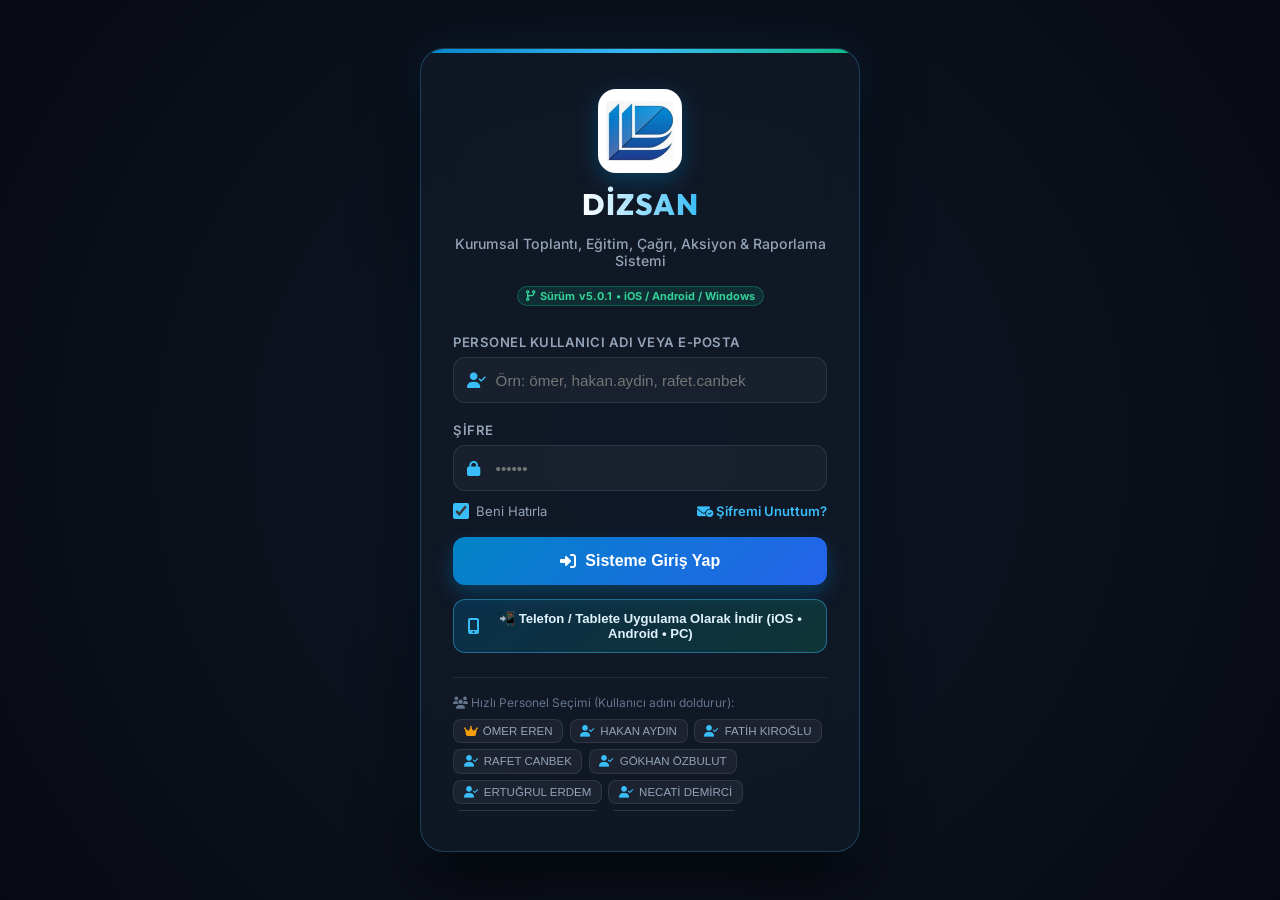
==== commit c7c1342d: "v5.0.1: Her alt maddenin aksiyon alanı doğrudan kendi satırının hemen altına alındı" ====
--- a/mobil.html
+++ b/mobil.html
@@ -2079,7 +2079,7 @@
                 <img src="[data-uri]" alt="DİZSAN Logo" class="login-logo">
                 <h1>DİZSAN</h1>
                 <p>Kurumsal Toplantı, Eğitim, Çağrı, Aksiyon & Raporlama Sistemi</p>
-                <span class="version-pill"><i class="fa-solid fa-code-branch"></i> Sürüm <span class="dynamic-version-text">v5.0.0</span> • iOS / Android / Windows</span>
+                <span class="version-pill"><i class="fa-solid fa-code-branch"></i> Sürüm <span class="dynamic-version-text">v5.0.1</span> • iOS / Android / Windows</span>
             </div>
 
             <form id="login-form" onsubmit="handleLogin(event)">
@@ -2241,7 +2241,7 @@
                     <span class="brand-name">DİZSAN</span>
                     <span class="brand-sub">TOPLANTI & AKSİYON</span>
                     <span class="version-pill" onclick="switchTab('version-tab')" title="Sürüm ve Güncelleme Merkezini Gör">
-                        <i class="fa-solid fa-tag"></i> <span class="dynamic-version-text">v5.0.0</span>
+                        <i class="fa-solid fa-tag"></i> <span class="dynamic-version-text">v5.0.1</span>
                     </span>
                 </div>
             </div>
@@ -2849,7 +2849,7 @@
                             <div style="display:flex; align-items:center; gap:0.75rem; flex-wrap:wrap;">
                                 <h3><i class="fa-solid fa-user-shield" style="color:#34d399;"></i> Versiyon Güncelleme & Yayın Yönetimi (Sadece Yönetici: Ömer Eren)</h3>
                             </div>
-                            <span class="badge badge-done">Aktif Sürüm: <span class="dynamic-version-text">v5.0.0</span></span>
+                            <span class="badge badge-done">Aktif Sürüm: <span class="dynamic-version-text">v5.0.1</span></span>
                         </div>
 
                         <!-- Ömer Eren giriş yaptığında gösterilecek alan -->
@@ -4973,8 +4973,8 @@
  * ==========================================================================
  */
 
-const INITIAL_APP_VERSION = "v5.0.0";
-const CURRENT_APP_VERSION = "5.0.0";
+const INITIAL_APP_VERSION = "v5.0.1";
+const CURRENT_APP_VERSION = "5.0.1";
 const VAPID_PUBLIC_KEY = "BJIJfCBiDwya3clZOWS08EDxfuN18xtfJGTX0n_apWBTEW7-kO_FGKNy5VDRvUsMgc46IP5oxLlIHqgrDo-JTkE";
 const STORAGE_KEY_STATE = "dizsan_toplanti_shared_state_v2";
 const STORAGE_KEY_SESSION = "dizsan_toplanti_active_user";
@@ -5107,7 +5107,7 @@
 
 const INITIAL_CHANGELOG = [
     {
-        version: "v5.0.0",
+        version: "v5.0.1",
         date: "28.10.2026 23:51",
         author: "Sistem Güncellemesi (ÖMER EREN)",
         notes: "Her alt gündem maddesinin (1.1, 1.2, 1.3, 1.4 vb.) sonuna bağımsız Aksiyon tiki eklendi; örneğin 1.1'de aksiyon yokken 1.2'de Aksiyon tiki işaretlendiğinde altta doğrudan 1.2 koduyla başlayan aksiyon metin alanı açılması sağlandı."
@@ -10511,7 +10511,10 @@
         sub.hasAction = Boolean(sub.hasAction);
         if (Array.isArray(it.draftActions)) {
             it.draftActions.forEach(da => {
-                if (da.subItemId === sub.id || (oldCode && da.subItemCode === oldCode)) {
+                const matched = da.subItemId
+                    ? (da.subItemId === sub.id)
+                    : Boolean(oldCode && da.subItemCode === oldCode);
+                if (matched) {
                     da.subItemId = sub.id;
                     da.subItemCode = newCode;
                     if (da.title && /^\s*\d+\.\d+\s*$/.test(da.title)) {
@@ -11497,10 +11500,18 @@
     }
 }
 
-function handleInlineActionTitleKeydown(event, itemId) {
+function handleInlineActionTitleKeydown(event, itemId, subItemId = '', subItemCode = '') {
     if (event.key === 'Enter') {
         event.preventDefault();
-        addAgendaDraftActionRow(itemId);
+        if (subItemId || subItemCode) {
+            addAgendaDraftActionRow(itemId, {
+                subItemId: subItemId || '',
+                subItemCode: subItemCode || '',
+                title: subItemCode ? `${subItemCode} ` : ''
+            });
+        } else {
+            addAgendaDraftActionRow(itemId);
+        }
     }
 }
 
@@ -11544,9 +11555,8 @@
         const anySubChecked = subItems.some(s => s.hasAction);
         const hasAction = Boolean(it.hasAction || anySubChecked || itemSavedActions.length > 0 || itemDraftActions.length > 0);
         it.hasAction = hasAction;
-        const totalItemActionsCount = itemSavedActions.length + itemDraftActions.length;
-
-        const savedActionsHtml = itemSavedActions.map(a => {
+
+        const renderSavedActionRow = (a) => {
             const st = evaluateActionReminderStatus(a);
             const compDisp = getActionCompletedDisplay(a);
             const actCodeBadge = a.subItemCode ? `<span style="background:#0284c7; color:#fff; padding:1px 6px; border-radius:5px; font-size:0.72rem; font-weight:800; margin-right:4px;">${escapeHtml(a.subItemCode)}</span>` : '';
@@ -11579,9 +11589,9 @@
                     </div>
                 </div>
             `;
-        }).join('');
-
-        const draftActionsHtml = itemDraftActions.map((da, actIdx) => {
+        };
+
+        const renderDraftActionRow = (da, actIdx) => {
             if (!Array.isArray(inlineRowAssigneesMap[da.rowId])) {
                 inlineRowAssigneesMap[da.rowId] = Array.isArray(da.assignees) && da.assignees.length > 0
                     ? [...da.assignees]
@@ -11615,7 +11625,7 @@
                                 </button>
                             </div>
                         </div>
-                        <input type="text" id="iar-title-${da.rowId}" class="form-control inline-action-title" style="width:100% !important; font-size:0.84rem !important; font-weight:600; padding:0.48rem 0.65rem !important;" value="${escapeHtmlAttr(da.title || `${targetCode} `)}" placeholder="${targetCode} yapılacak aksiyonu yazın..." oninput="updateAgendaDraftActionField('${it.id}', '${da.rowId}', 'title', this.value)" onkeydown="handleInlineActionTitleKeydown(event, '${it.id}')">
+                        <input type="text" id="iar-title-${da.rowId}" class="form-control inline-action-title" style="width:100% !important; font-size:0.84rem !important; font-weight:600; padding:0.48rem 0.65rem !important;" value="${escapeHtmlAttr(da.title || `${targetCode} `)}" placeholder="${targetCode} yapılacak aksiyonu yazın..." oninput="updateAgendaDraftActionField('${it.id}', '${da.rowId}', 'title', this.value)" onkeydown="handleInlineActionTitleKeydown(event, '${it.id}', '${safeSubIdJs}', '${safeSubCodeJs}')">
                     </div>
                     <div class="inline-action-meta-grid">
                         <div>
@@ -11653,34 +11663,69 @@
                     </div>
                 </div>
             `;
-        }).join('');
+        };
+
+        const matchesSubItem = (act, sub) => {
+            if (act.subItemId && subItems.some(s => s.id === act.subItemId)) {
+                return act.subItemId === sub.id;
+            }
+            return Boolean(act.subItemCode && act.subItemCode === sub.code);
+        };
+
+        const matchedSavedIds = new Set();
+        const matchedDraftRowIds = new Set();
 
         const subItemsRowsHtml = subItems.map((sub, sIdx) => {
-            const subSavedCount = itemSavedActions.filter(a => a.subItemId === sub.id || a.subItemCode === sub.code).length;
-            const subDraftCount = itemDraftActions.filter(da => da.subItemId === sub.id || da.subItemCode === sub.code).length;
-            const subTotalActs = subSavedCount + subDraftCount;
+            const subSavedActions = itemSavedActions.filter(a => matchesSubItem(a, sub));
+            const subDraftActions = itemDraftActions.filter(da => matchesSubItem(da, sub));
+            if (isDiscussed) {
+                subSavedActions.forEach(a => matchedSavedIds.add(a.id));
+                subDraftActions.forEach(da => matchedDraftRowIds.add(da.rowId));
+            }
+            const subTotalActs = subSavedActions.length + subDraftActions.length;
             const subHasAction = Boolean(sub.hasAction || subTotalActs > 0);
             sub.hasAction = subHasAction;
 
+            const subSavedHtml = subSavedActions.map(a => renderSavedActionRow(a)).join('');
+            const subDraftHtml = subDraftActions.map(da => renderDraftActionRow(da, itemDraftActions.indexOf(da))).join('');
+
             return `
-                <div style="display:flex; align-items:center; gap:0.45rem; flex-wrap:wrap;">
-                    <span style="font-weight:700; color:${subHasAction ? '#fff' : '#bae6fd'}; background:${subHasAction ? '#0284c7' : 'rgba(56,189,248,0.12)'}; border:1px solid ${subHasAction ? '#38bdf8' : 'rgba(56,189,248,0.28)'}; padding:0.28rem 0.5rem; border-radius:6px; font-size:0.75rem; min-width:34px; text-align:center; flex-shrink:0;">
-                        ${sub.code}
-                    </span>
-
-                    <input type="text" id="agenda-sub-input-${sub.id}" class="form-control" style="flex:1 1 200px; min-width:0; padding:0.4rem 0.65rem !important; font-size:0.82rem !important; font-weight:500; background:rgba(15,23,42,0.85);" placeholder="${sub.code} alt madde detayı..." value="${escapeHtmlAttr(sub.text || '')}" oninput="updateAgendaSubItemText('${it.id}', '${sub.id}', this.value)" onkeydown="handleAgendaSubItemKeydown(event, '${it.id}', '${sub.id}')">
-
-                    <label style="display:inline-flex; align-items:center; gap:0.38rem; cursor:pointer; margin:0; padding:0.34rem 0.6rem; border-radius:6px; background:${subHasAction ? 'rgba(2,132,199,0.25)' : 'rgba(255,255,255,0.03)'}; border:1px solid ${subHasAction ? '#38bdf8' : 'rgba(148,163,184,0.24)'}; color:${subHasAction ? '#ffffff' : '#cbd5e1'}; font-size:0.74rem; font-weight:600; user-select:none; white-space:nowrap; flex-shrink:0; transition:all 0.15s;" title="${sub.code} için aksiyon ekle">
-                        <input type="checkbox" class="blue-tick-checkbox" ${subHasAction ? 'checked' : ''} onchange="toggleAgendaSubItemHasAction('${it.id}', '${sub.id}', this.checked)">
-                        <span>Aksiyon${subTotalActs > 1 ? ` (${subTotalActs})` : ''}</span>
-                    </label>
-
-                    <button type="button" class="btn btn-secondary btn-sm" style="padding:0.32rem 0.48rem; flex-shrink:0; color:#94a3b8; border-color:rgba(148,163,184,0.2);" onclick="removeAgendaSubItemRow('${it.id}', '${sub.id}')" title="Alt Maddeyi Sil">
-                        <i class="fa-solid fa-xmark"></i>
-                    </button>
+                <div class="agenda-sub-item-block" style="display:flex; flex-direction:column; gap:0.38rem;">
+                    <div style="display:flex; align-items:center; gap:0.45rem; flex-wrap:wrap;">
+                        <span style="font-weight:700; color:${subHasAction ? '#fff' : '#bae6fd'}; background:${subHasAction ? '#0284c7' : 'rgba(56,189,248,0.12)'}; border:1px solid ${subHasAction ? '#38bdf8' : 'rgba(56,189,248,0.28)'}; padding:0.28rem 0.5rem; border-radius:6px; font-size:0.75rem; min-width:34px; text-align:center; flex-shrink:0;">
+                            ${sub.code}
+                        </span>
+
+                        <input type="text" id="agenda-sub-input-${sub.id}" class="form-control" style="flex:1 1 200px; min-width:0; padding:0.4rem 0.65rem !important; font-size:0.82rem !important; font-weight:500; background:rgba(15,23,42,0.85);" placeholder="${sub.code} alt madde detayı..." value="${escapeHtmlAttr(sub.text || '')}" oninput="updateAgendaSubItemText('${it.id}', '${sub.id}', this.value)" onkeydown="handleAgendaSubItemKeydown(event, '${it.id}', '${sub.id}')">
+
+                        <label style="display:inline-flex; align-items:center; gap:0.38rem; cursor:pointer; margin:0; padding:0.34rem 0.6rem; border-radius:6px; background:${subHasAction ? 'rgba(2,132,199,0.25)' : 'rgba(255,255,255,0.03)'}; border:1px solid ${subHasAction ? '#38bdf8' : 'rgba(148,163,184,0.24)'}; color:${subHasAction ? '#ffffff' : '#cbd5e1'}; font-size:0.74rem; font-weight:600; user-select:none; white-space:nowrap; flex-shrink:0; transition:all 0.15s;" title="${sub.code} için aksiyon ekle">
+                            <input type="checkbox" class="blue-tick-checkbox" ${subHasAction ? 'checked' : ''} onchange="toggleAgendaSubItemHasAction('${it.id}', '${sub.id}', this.checked)">
+                            <span>Aksiyon${subTotalActs > 1 ? ` (${subTotalActs})` : ''}</span>
+                        </label>
+
+                        <button type="button" class="btn btn-secondary btn-sm" style="padding:0.32rem 0.48rem; flex-shrink:0; color:#94a3b8; border-color:rgba(148,163,184,0.2);" onclick="removeAgendaSubItemRow('${it.id}', '${sub.id}')" title="Alt Maddeyi Sil">
+                            <i class="fa-solid fa-xmark"></i>
+                        </button>
+                    </div>
+                    ${(subSavedHtml || subDraftHtml) ? `
+                        <div style="margin-left:1.35rem; padding-left:0.65rem; border-left:2px solid rgba(56,189,248,0.35); display:flex; flex-direction:column; gap:0.4rem;">
+                            ${subSavedHtml}
+                            ${subDraftHtml}
+                        </div>
+                    ` : ''}
                 </div>
             `;
         }).join('');
+
+        const orphanSavedActions = isDiscussed
+            ? itemSavedActions.filter(a => !matchedSavedIds.has(a.id))
+            : itemSavedActions;
+        const orphanDraftActions = isDiscussed
+            ? itemDraftActions.filter(da => !matchedDraftRowIds.has(da.rowId))
+            : itemDraftActions;
+
+        const orphanSavedHtml = orphanSavedActions.map(a => renderSavedActionRow(a)).join('');
+        const orphanDraftHtml = orphanDraftActions.map(da => renderDraftActionRow(da, itemDraftActions.indexOf(da))).join('');
 
         return `
             <div class="agenda-item-card ${isDiscussed ? 'discussed' : (isUndiscussed ? 'undiscussed' : '')}">
@@ -11721,7 +11766,7 @@
                                 <i class="fa-solid fa-plus"></i> Alt Madde Ekle
                             </button>
                         </div>
-                        <div style="display:flex; flex-direction:column; gap:0.35rem;">
+                        <div style="display:flex; flex-direction:column; gap:0.48rem;">
                             ${subItemsRowsHtml}
                         </div>
                     </div>
@@ -11731,10 +11776,10 @@
                     </div>
                 ` : '')}
 
-                ${hasAction ? `
+                ${(orphanSavedHtml || orphanDraftHtml) ? `
                     <div style="margin-top:0.55rem; padding-top:0.55rem; border-top:1px solid rgba(148,163,184,0.14); display:flex; flex-direction:column; gap:0.45rem;">
-                        ${savedActionsHtml}
-                        ${draftActionsHtml}
+                        ${orphanSavedHtml}
+                        ${orphanDraftHtml}
                     </div>
                 ` : ''}
             </div>
@@ -13919,7 +13964,7 @@
     }, 12000);
 
     if ('serviceWorker' in navigator) {
-        navigator.serviceWorker.register('sw.js?v=5.0.0').then(reg => {
+        navigator.serviceWorker.register('sw.js?v=5.0.1').then(reg => {
             try { reg.update(); } catch (e) {}
             syncUserAndStateToServiceWorker();
         }).catch(() => {});
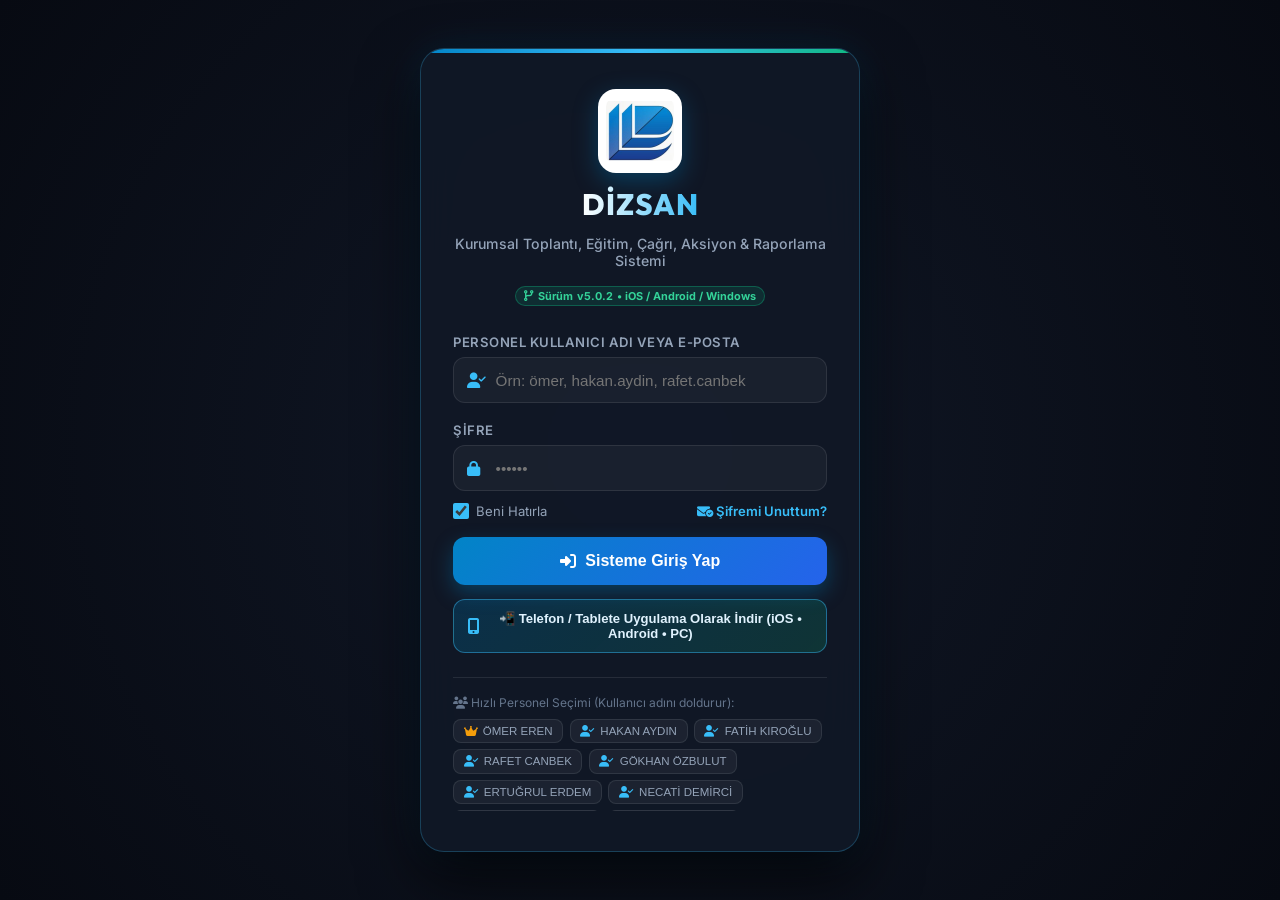
==== commit 9a17ad1c: "autosave(toplanti): Canlı Cihaz Senkronizasyonu (29.10.2026 00:45:27)" ====
--- a/mobil.html
+++ b/mobil.html
@@ -2079,7 +2079,7 @@
                 <img src="[data-uri]" alt="DİZSAN Logo" class="login-logo">
                 <h1>DİZSAN</h1>
                 <p>Kurumsal Toplantı, Eğitim, Çağrı, Aksiyon & Raporlama Sistemi</p>
-                <span class="version-pill"><i class="fa-solid fa-code-branch"></i> Sürüm <span class="dynamic-version-text">v5.0.1</span> • iOS / Android / Windows</span>
+                <span class="version-pill"><i class="fa-solid fa-code-branch"></i> Sürüm <span class="dynamic-version-text">v5.0.2</span> • iOS / Android / Windows</span>
             </div>
 
             <form id="login-form" onsubmit="handleLogin(event)">
@@ -2241,7 +2241,7 @@
                     <span class="brand-name">DİZSAN</span>
                     <span class="brand-sub">TOPLANTI & AKSİYON</span>
                     <span class="version-pill" onclick="switchTab('version-tab')" title="Sürüm ve Güncelleme Merkezini Gör">
-                        <i class="fa-solid fa-tag"></i> <span class="dynamic-version-text">v5.0.1</span>
+                        <i class="fa-solid fa-tag"></i> <span class="dynamic-version-text">v5.0.2</span>
                     </span>
                 </div>
             </div>
@@ -2849,7 +2849,7 @@
                             <div style="display:flex; align-items:center; gap:0.75rem; flex-wrap:wrap;">
                                 <h3><i class="fa-solid fa-user-shield" style="color:#34d399;"></i> Versiyon Güncelleme & Yayın Yönetimi (Sadece Yönetici: Ömer Eren)</h3>
                             </div>
-                            <span class="badge badge-done">Aktif Sürüm: <span class="dynamic-version-text">v5.0.1</span></span>
+                            <span class="badge badge-done">Aktif Sürüm: <span class="dynamic-version-text">v5.0.2</span></span>
                         </div>
 
                         <!-- Ömer Eren giriş yaptığında gösterilecek alan -->
@@ -4973,8 +4973,8 @@
  * ==========================================================================
  */
 
-const INITIAL_APP_VERSION = "v5.0.1";
-const CURRENT_APP_VERSION = "5.0.1";
+const INITIAL_APP_VERSION = "v5.0.2";
+const CURRENT_APP_VERSION = "5.0.2";
 const VAPID_PUBLIC_KEY = "BJIJfCBiDwya3clZOWS08EDxfuN18xtfJGTX0n_apWBTEW7-kO_FGKNy5VDRvUsMgc46IP5oxLlIHqgrDo-JTkE";
 const STORAGE_KEY_STATE = "dizsan_toplanti_shared_state_v2";
 const STORAGE_KEY_SESSION = "dizsan_toplanti_active_user";
@@ -5107,7 +5107,7 @@
 
 const INITIAL_CHANGELOG = [
     {
-        version: "v5.0.1",
+        version: "v5.0.2",
         date: "28.10.2026 23:51",
         author: "Sistem Güncellemesi (ÖMER EREN)",
         notes: "Her alt gündem maddesinin (1.1, 1.2, 1.3, 1.4 vb.) sonuna bağımsız Aksiyon tiki eklendi; örneğin 1.1'de aksiyon yokken 1.2'de Aksiyon tiki işaretlendiğinde altta doğrudan 1.2 koduyla başlayan aksiyon metin alanı açılması sağlandı."
@@ -10502,25 +10502,34 @@
             hasAction: false
         });
     }
+    const openMeetIdForSub = document.getElementById('meeting-id')?.value || '';
     it.subItems.forEach((sub, sIdx) => {
         if (!sub.id) sub.id = `${it.id}_sub_${sIdx + 1}_${Date.now()}`;
         const newCode = `${agNum}.${sIdx + 1}`;
         const oldCode = sub.code || newCode;
         sub.code = newCode;
-        sub.text = String(sub.text || '').replace(/^\s*\d+(?:\.\d+)?[\.\)\-]?\s*/, '');
+        sub.text = String(sub.text || '').replace(/^\s*\d+(?:\.\d+)*[\.\)\-]?\s*/, '');
         sub.hasAction = Boolean(sub.hasAction);
+        const savedSubCount = (openMeetIdForSub && Array.isArray(appState.actions))
+            ? appState.actions.filter(a => a.meetingId === openMeetIdForSub && a.agendaItemId === it.id && (a.subItemId === sub.id || a.subItemCode === oldCode || a.subItemCode === newCode)).length
+            : 0;
         if (Array.isArray(it.draftActions)) {
+            let subDraftIdx = 0;
             it.draftActions.forEach(da => {
                 const matched = da.subItemId
                     ? (da.subItemId === sub.id)
-                    : Boolean(oldCode && da.subItemCode === oldCode);
+                    : Boolean(oldCode && (da.subItemCode === oldCode || String(da.subItemCode || '').startsWith(oldCode + '.')));
                 if (matched) {
+                    subDraftIdx++;
+                    const actSeq = savedSubCount + subDraftIdx;
+                    const actCodeDot = `${newCode}.${actSeq}.`;
                     da.subItemId = sub.id;
                     da.subItemCode = newCode;
-                    if (da.title && /^\s*\d+\.\d+\s*$/.test(da.title)) {
-                        da.title = `${newCode} `;
-                    } else if (da.title && oldCode !== newCode && da.title.startsWith(oldCode + ' ')) {
-                        da.title = newCode + ' ' + da.title.slice(oldCode.length + 1);
+                    da.actionCode = actCodeDot;
+                    if (!da.title || /^\s*\d+\.\d+(?:\.\d+)?\.?\s*$/.test(da.title)) {
+                        da.title = `${actCodeDot} `;
+                    } else if (/^\s*\d+\.\d+(?:\.\d+)?\.?\s+/.test(da.title)) {
+                        da.title = da.title.replace(/^\s*\d+\.\d+(?:\.\d+)?\.?\s+/, `${actCodeDot} `);
                     }
                 }
             });
@@ -10987,8 +10996,9 @@
             const newDa = createNewDraftActionObj({
                 subItemId: firstSub ? firstSub.id : '',
                 subItemCode: defaultCode,
-                title: `${defaultCode} `
+                title: `${defaultCode}.1. `
             });
+            newDa.actionCode = `${defaultCode}.1.`;
             item.draftActions.push(newDa);
             focusRowId = newDa.rowId;
         }
@@ -11047,11 +11057,13 @@
         let existingDraftForSub = item.draftActions.find(da => da.subItemId === sub.id || da.subItemCode === sub.code);
         let focusRowId = existingDraftForSub ? existingDraftForSub.rowId : null;
         if (!existingDraftForSub && existingSubActs.length === 0) {
+            const actCodeDot = `${sub.code}.1.`;
             const newDa = createNewDraftActionObj({
                 subItemId: sub.id,
                 subItemCode: sub.code,
-                title: `${sub.code} `
+                title: `${actCodeDot} `
             });
+            newDa.actionCode = actCodeDot;
             item.draftActions.push(newDa);
             focusRowId = newDa.rowId;
         }
@@ -11095,23 +11107,38 @@
     if (itemIdx === -1) return;
     const item = currentDraftAgendaItems[itemIdx];
     const agNum = itemIdx + 1;
+    ensureAgendaSubItems(item, agNum);
     item.hasAction = true;
     if (!Array.isArray(item.draftActions)) item.draftActions = [];
 
     let finalPrefill = prefill ? { ...prefill } : {};
+    if (finalPrefill.subItemCode) {
+        const twoLevelMatch = String(finalPrefill.subItemCode).trim().match(/^(\d+\.\d+)/);
+        if (twoLevelMatch) finalPrefill.subItemCode = twoLevelMatch[1];
+    }
     if (!finalPrefill.subItemCode) {
         const activeSub = (Array.isArray(item.subItems) ? item.subItems.filter(s => s.hasAction) : []).slice(-1)[0];
         if (activeSub) {
             finalPrefill.subItemId = activeSub.id;
             finalPrefill.subItemCode = activeSub.code;
-            if (finalPrefill.title === undefined) finalPrefill.title = `${activeSub.code} `;
         } else {
-            const nextCode = `${agNum}.${item.draftActions.length + 1}`;
-            finalPrefill.subItemCode = nextCode;
-            if (finalPrefill.title === undefined) finalPrefill.title = `${nextCode} `;
-        }
-    } else if (finalPrefill.title === undefined) {
-        finalPrefill.title = `${finalPrefill.subItemCode} `;
+            finalPrefill.subItemCode = `${agNum}.1`;
+        }
+    }
+
+    const meetId = document.getElementById('meeting-id')?.value || '';
+    const existingSubSavedCount = meetId
+        ? appState.actions.filter(a => a.meetingId === meetId && a.agendaItemId === itemId && (a.subItemId === finalPrefill.subItemId || a.subItemCode === finalPrefill.subItemCode)).length
+        : 0;
+    const existingSubDraftCount = item.draftActions.filter(da =>
+        (finalPrefill.subItemId && da.subItemId === finalPrefill.subItemId) ||
+        (!finalPrefill.subItemId && da.subItemCode === finalPrefill.subItemCode)
+    ).length;
+    const nextActSeq = existingSubSavedCount + existingSubDraftCount + 1;
+    const actionCodeDot = `${finalPrefill.subItemCode}.${nextActSeq}.`;
+
+    if (finalPrefill.title === undefined || /^\s*\d+\.\d+(?:\.\d+)?\.?\s*$/.test(String(finalPrefill.title))) {
+        finalPrefill.title = `${actionCodeDot} `;
     }
 
     if (finalPrefill.subItemId && Array.isArray(item.subItems)) {
@@ -11120,7 +11147,9 @@
     }
 
     const newDa = createNewDraftActionObj(finalPrefill);
+    newDa.actionCode = actionCodeDot;
     item.draftActions.push(newDa);
+    ensureAgendaSubItems(item, agNum);
     renderDraftAgendaItems();
     setTimeout(() => {
         const el = document.getElementById(`iar-title-${newDa.rowId}`);
@@ -11157,6 +11186,8 @@
     if (existingActs.length === 0 && (!item.draftActions || item.draftActions.length === 0) && !anySubHasAction) {
         item.hasAction = false;
     }
+    const agNum = currentDraftAgendaItems.indexOf(item) + 1;
+    ensureAgendaSubItems(item, agNum);
     renderDraftAgendaItems();
 }
 
@@ -11506,8 +11537,7 @@
         if (subItemId || subItemCode) {
             addAgendaDraftActionRow(itemId, {
                 subItemId: subItemId || '',
-                subItemCode: subItemCode || '',
-                title: subItemCode ? `${subItemCode} ` : ''
+                subItemCode: subItemCode || ''
             });
         } else {
             addAgendaDraftActionRow(itemId);
@@ -11556,10 +11586,11 @@
         const hasAction = Boolean(it.hasAction || anySubChecked || itemSavedActions.length > 0 || itemDraftActions.length > 0);
         it.hasAction = hasAction;
 
-        const renderSavedActionRow = (a) => {
+        const renderSavedActionRow = (a, subActSeq = null) => {
             const st = evaluateActionReminderStatus(a);
             const compDisp = getActionCompletedDisplay(a);
-            const actCodeBadge = a.subItemCode ? `<span style="background:#0284c7; color:#fff; padding:1px 6px; border-radius:5px; font-size:0.72rem; font-weight:800; margin-right:4px;">${escapeHtml(a.subItemCode)}</span>` : '';
+            const savedBadgeCode = a.actionCode || (a.subItemCode ? (subActSeq ? `${a.subItemCode}.${subActSeq}.` : `${a.subItemCode}.1.`) : '');
+            const actCodeBadge = savedBadgeCode ? `<span style="background:#0284c7; color:#fff; padding:1px 6px; border-radius:5px; font-size:0.72rem; font-weight:800; margin-right:4px;">${escapeHtml(savedBadgeCode)} Aksiyon</span>` : '';
             return `
                 <div style="display:flex; justify-content:space-between; align-items:center; flex-wrap:wrap; gap:0.5rem; padding:0.5rem 0.65rem; border-radius:8px; background:rgba(15,23,42,0.9); border:1px solid ${a.status === 'Tamamlandı' ? 'rgba(16,185,129,0.45)' : 'rgba(56,189,248,0.38)'};">
                     <div style="flex:1; min-width:200px;">
@@ -11591,7 +11622,7 @@
             `;
         };
 
-        const renderDraftActionRow = (da, actIdx) => {
+        const renderDraftActionRow = (da, actIdx, subActSeq = null) => {
             if (!Array.isArray(inlineRowAssigneesMap[da.rowId])) {
                 inlineRowAssigneesMap[da.rowId] = Array.isArray(da.assignees) && da.assignees.length > 0
                     ? [...da.assignees]
@@ -11603,9 +11634,11 @@
             const targetSubObj = da.subItemId
                 ? subItems.find(s => s.id === da.subItemId)
                 : (da.subItemCode ? subItems.find(s => s.code === da.subItemCode) : null);
-            const targetCode = da.subItemCode || (targetSubObj ? targetSubObj.code : `${agNum}.${actionOrderNum}`);
-            const targetSubSummary = targetSubObj && targetSubObj.text ? targetSubObj.text.trim() : '';
-            const safeSubCodeJs = escapeHtmlAttr(targetCode);
+            const parentSubCode = da.subItemCode || (targetSubObj ? targetSubObj.code : `${agNum}.1`);
+            const seqNum = subActSeq || actionOrderNum;
+            const actionCodeDot = da.actionCode || `${parentSubCode}.${seqNum}.`;
+            da.actionCode = actionCodeDot;
+            const safeSubCodeJs = escapeHtmlAttr(parentSubCode);
             const safeSubIdJs = escapeHtmlAttr(da.subItemId || (targetSubObj ? targetSubObj.id : ''));
 
             return `
@@ -11613,11 +11646,10 @@
                     <div class="inline-action-top-grid">
                         <div style="display:flex; align-items:center; justify-content:space-between; gap:0.5rem; flex-wrap:wrap;">
                             <div style="display:inline-flex; align-items:center; gap:0.45rem; min-width:0;">
-                                <span style="background:#0284c7; color:#fff; padding:2px 8px; border-radius:5px; font-weight:700; font-size:0.73rem; white-space:nowrap;">${targetCode} Aksiyonu</span>
-                                ${targetSubSummary ? `<span style="color:#94a3b8; font-size:0.73rem; white-space:nowrap; overflow:hidden; text-overflow:ellipsis; max-width:360px;">${escapeHtml(targetSubSummary)}</span>` : ''}
+                                <span style="background:#0284c7; color:#fff; padding:2px 8px; border-radius:5px; font-weight:700; font-size:0.73rem; white-space:nowrap;">${actionCodeDot} Aksiyon</span>
                             </div>
                             <div style="display:inline-flex; align-items:center; gap:0.35rem;">
-                                <button type="button" class="btn btn-secondary btn-sm" style="padding:0.22rem 0.55rem; font-size:0.71rem; border-color:rgba(56,189,248,0.35); color:#bae6fd;" onclick="addAgendaDraftActionRow('${it.id}', { subItemId: '${safeSubIdJs}', subItemCode: '${safeSubCodeJs}', title: '${safeSubCodeJs} ' })" title="Aynı Konuya Yeni Aksiyon Ekle">
+                                <button type="button" class="btn btn-secondary btn-sm" style="padding:0.22rem 0.55rem; font-size:0.71rem; border-color:rgba(56,189,248,0.35); color:#bae6fd;" onclick="addAgendaDraftActionRow('${it.id}', { subItemId: '${safeSubIdJs}', subItemCode: '${safeSubCodeJs}' })" title="Aynı Konuya Yeni Aksiyon Ekle">
                                     <i class="fa-solid fa-plus"></i> Yeni Aksiyon
                                 </button>
                                 <button type="button" class="btn btn-danger btn-sm" style="padding:0.22rem 0.48rem; font-size:0.71rem;" onclick="removeAgendaDraftActionRow('${it.id}', '${da.rowId}')" title="Aksiyonu Kaldır">
@@ -11625,7 +11657,7 @@
                                 </button>
                             </div>
                         </div>
-                        <input type="text" id="iar-title-${da.rowId}" class="form-control inline-action-title" style="width:100% !important; font-size:0.84rem !important; font-weight:600; padding:0.48rem 0.65rem !important;" value="${escapeHtmlAttr(da.title || `${targetCode} `)}" placeholder="${targetCode} yapılacak aksiyonu yazın..." oninput="updateAgendaDraftActionField('${it.id}', '${da.rowId}', 'title', this.value)" onkeydown="handleInlineActionTitleKeydown(event, '${it.id}', '${safeSubIdJs}', '${safeSubCodeJs}')">
+                        <input type="text" id="iar-title-${da.rowId}" class="form-control inline-action-title" style="width:100% !important; font-size:0.84rem !important; font-weight:600; padding:0.48rem 0.65rem !important;" value="${escapeHtmlAttr(da.title || `${actionCodeDot} `)}" placeholder="${actionCodeDot} yapılacak aksiyonu yazın..." oninput="updateAgendaDraftActionField('${it.id}', '${da.rowId}', 'title', this.value)" onkeydown="handleInlineActionTitleKeydown(event, '${it.id}', '${safeSubIdJs}', '${safeSubCodeJs}')">
                     </div>
                     <div class="inline-action-meta-grid">
                         <div>
@@ -11686,8 +11718,8 @@
             const subHasAction = Boolean(sub.hasAction || subTotalActs > 0);
             sub.hasAction = subHasAction;
 
-            const subSavedHtml = subSavedActions.map(a => renderSavedActionRow(a)).join('');
-            const subDraftHtml = subDraftActions.map(da => renderDraftActionRow(da, itemDraftActions.indexOf(da))).join('');
+            const subSavedHtml = subSavedActions.map((a, aIdx) => renderSavedActionRow(a, aIdx + 1)).join('');
+            const subDraftHtml = subDraftActions.map((da, dIdx) => renderDraftActionRow(da, itemDraftActions.indexOf(da), subSavedActions.length + dIdx + 1)).join('');
 
             return `
                 <div class="agenda-sub-item-block" style="display:flex; flex-direction:column; gap:0.38rem;">
@@ -12487,11 +12519,13 @@
         if (!it.hasAction || !Array.isArray(it.draftActions)) return;
         it.draftActions.forEach(da => {
             const rawTitle = String(da.title || '').trim();
-            const strippedTitle = rawTitle.replace(/^\s*\d+\.\d+\s*$/, '').trim();
+            const strippedTitle = rawTitle.replace(/^\s*\d+\.\d+(?:\.\d+)?\.?\s*$/, '').trim();
             if (!strippedTitle) return;
             const subItemCode = da.subItemCode || '';
-            const aTitle = (subItemCode && !rawTitle.startsWith(subItemCode))
-                ? `${subItemCode} ${rawTitle}`
+            const actionCode = da.actionCode || (subItemCode ? `${subItemCode}.1.` : '');
+            const prefixToUse = actionCode || subItemCode;
+            const aTitle = (prefixToUse && !rawTitle.startsWith(prefixToUse))
+                ? `${prefixToUse} ${rawTitle.replace(/^\d+\.\d+(?:\.\d+)?\.?\s*/, '')}`
                 : rawTitle;
             const selectedAssignees = (da.rowId && Array.isArray(inlineRowAssigneesMap[da.rowId]) && inlineRowAssigneesMap[da.rowId].length > 0)
                 ? [...inlineRowAssigneesMap[da.rowId]]
@@ -12513,6 +12547,7 @@
                 agendaItemTitle: String(it.title || '').trim(),
                 subItemId: da.subItemId || '',
                 subItemCode: subItemCode,
+                actionCode: actionCode,
                 title: aTitle,
                 assignees: selectedAssignees,
                 assignee: aAssigneeStr,
@@ -13964,7 +13999,7 @@
     }, 12000);
 
     if ('serviceWorker' in navigator) {
-        navigator.serviceWorker.register('sw.js?v=5.0.1').then(reg => {
+        navigator.serviceWorker.register('sw.js?v=5.0.2').then(reg => {
             try { reg.update(); } catch (e) {}
             syncUserAndStateToServiceWorker();
         }).catch(() => {});
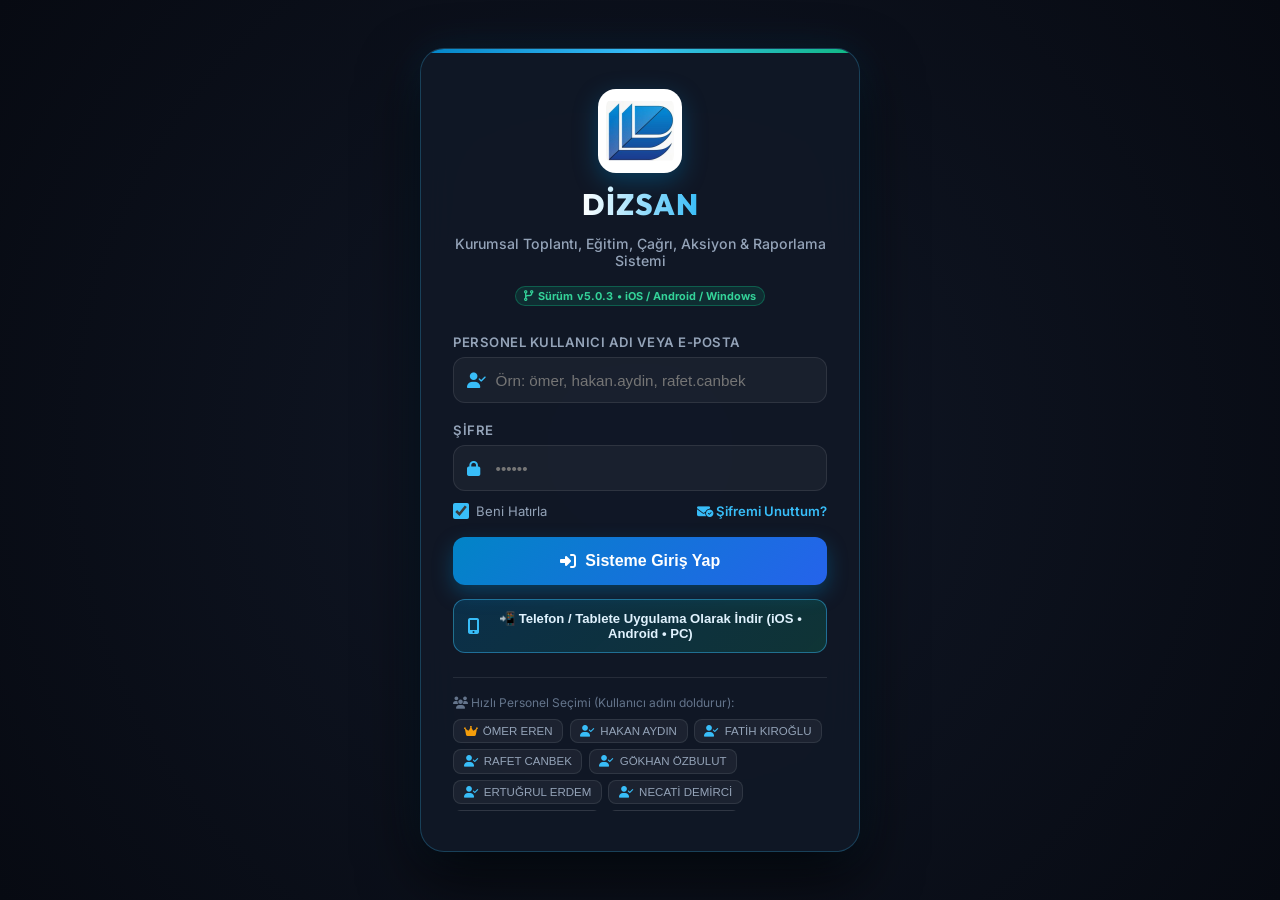
==== commit b798e390: "autosave(toplanti): Canlı Cihaz Senkronizasyonu (29.10.2026 01:21:11)" ====
--- a/mobil.html
+++ b/mobil.html
@@ -2079,7 +2079,7 @@
                 <img src="[data-uri]" alt="DİZSAN Logo" class="login-logo">
                 <h1>DİZSAN</h1>
                 <p>Kurumsal Toplantı, Eğitim, Çağrı, Aksiyon & Raporlama Sistemi</p>
-                <span class="version-pill"><i class="fa-solid fa-code-branch"></i> Sürüm <span class="dynamic-version-text">v5.0.2</span> • iOS / Android / Windows</span>
+                <span class="version-pill"><i class="fa-solid fa-code-branch"></i> Sürüm <span class="dynamic-version-text">v5.0.3</span> • iOS / Android / Windows</span>
             </div>
 
             <form id="login-form" onsubmit="handleLogin(event)">
@@ -2241,7 +2241,7 @@
                     <span class="brand-name">DİZSAN</span>
                     <span class="brand-sub">TOPLANTI & AKSİYON</span>
                     <span class="version-pill" onclick="switchTab('version-tab')" title="Sürüm ve Güncelleme Merkezini Gör">
-                        <i class="fa-solid fa-tag"></i> <span class="dynamic-version-text">v5.0.2</span>
+                        <i class="fa-solid fa-tag"></i> <span class="dynamic-version-text">v5.0.3</span>
                     </span>
                 </div>
             </div>
@@ -2849,7 +2849,7 @@
                             <div style="display:flex; align-items:center; gap:0.75rem; flex-wrap:wrap;">
                                 <h3><i class="fa-solid fa-user-shield" style="color:#34d399;"></i> Versiyon Güncelleme & Yayın Yönetimi (Sadece Yönetici: Ömer Eren)</h3>
                             </div>
-                            <span class="badge badge-done">Aktif Sürüm: <span class="dynamic-version-text">v5.0.2</span></span>
+                            <span class="badge badge-done">Aktif Sürüm: <span class="dynamic-version-text">v5.0.3</span></span>
                         </div>
 
                         <!-- Ömer Eren giriş yaptığında gösterilecek alan -->
@@ -4973,8 +4973,8 @@
  * ==========================================================================
  */
 
-const INITIAL_APP_VERSION = "v5.0.2";
-const CURRENT_APP_VERSION = "5.0.2";
+const INITIAL_APP_VERSION = "v5.0.3";
+const CURRENT_APP_VERSION = "5.0.3";
 const VAPID_PUBLIC_KEY = "BJIJfCBiDwya3clZOWS08EDxfuN18xtfJGTX0n_apWBTEW7-kO_FGKNy5VDRvUsMgc46IP5oxLlIHqgrDo-JTkE";
 const STORAGE_KEY_STATE = "dizsan_toplanti_shared_state_v2";
 const STORAGE_KEY_SESSION = "dizsan_toplanti_active_user";
@@ -5107,7 +5107,7 @@
 
 const INITIAL_CHANGELOG = [
     {
-        version: "v5.0.2",
+        version: "v5.0.3",
         date: "28.10.2026 23:51",
         author: "Sistem Güncellemesi (ÖMER EREN)",
         notes: "Her alt gündem maddesinin (1.1, 1.2, 1.3, 1.4 vb.) sonuna bağımsız Aksiyon tiki eklendi; örneğin 1.1'de aksiyon yokken 1.2'de Aksiyon tiki işaretlendiğinde altta doğrudan 1.2 koduyla başlayan aksiyon metin alanı açılması sağlandı."
@@ -5441,6 +5441,19 @@
     }
 }
 
+function getAttachmentRelPath(att) {
+    if (att && att.fileUrl) return att.fileUrl;
+    const safeId = String((att && att.id) || Date.now()).replace(/[^A-Za-z0-9_-]/g, '_');
+    let ext = '.bin';
+    const mime = String((att && att.type) || '').toLowerCase();
+    const nameLower = String((att && att.name) || '').toLowerCase();
+    if (mime.includes('pdf') || nameLower.endsWith('.pdf')) ext = '.pdf';
+    else if (mime.includes('png') || nameLower.endsWith('.png')) ext = '.png';
+    else if (mime.includes('jpeg') || mime.includes('jpg') || nameLower.endsWith('.jpg') || nameLower.endsWith('.jpeg')) ext = '.jpg';
+    else if (mime.includes('webp') || nameLower.endsWith('.webp')) ext = '.webp';
+    return `attachments/${safeId}${ext}`;
+}
+
 async function rehydrateAttachmentsFromIDB(stateObj) {
     if (!stateObj || !Array.isArray(stateObj.meetings)) return false;
     let restoredAny = false;
@@ -5448,7 +5461,7 @@
         for (const m of stateObj.meetings) {
             if (!Array.isArray(m.attachments)) continue;
             for (const att of m.attachments) {
-                if (att && att.id && !att.dataUrl) {
+                if (att && att.id && !att.dataUrl && !att.fileUrl) {
                     const cached = await getAttachmentFromIDB(att.id);
                     if (cached && cached.dataUrl) {
                         att.dataUrl = cached.dataUrl;
@@ -5470,12 +5483,10 @@
         cloned.meetings.forEach(m => {
             if (Array.isArray(m.attachments)) {
                 m.attachments.forEach(att => {
-                    if (att && att.dataUrl && att.dataUrl.length > 180000) {
+                    if (att && att.dataUrl) {
                         att.hasCachedBlob = true;
                         if (!att.fileUrl) {
-                            const safeId = String(att.id || '').replace(/[^A-Za-z0-9_-]/g, '_');
-                            const isPdf = (att.type || '').toLowerCase().includes('pdf') || (att.name || '').toLowerCase().endsWith('.pdf');
-                            att.fileUrl = `attachments/${safeId}${isPdf ? '.pdf' : '.bin'}`;
+                            att.fileUrl = getAttachmentRelPath(att);
                         }
                         att.dataUrl = "";
                     }
@@ -5658,23 +5669,17 @@
 }
 
 async function uploadAttachmentToGitHubIfNeeded(att, token) {
-    if (!att || !att.dataUrl || att.dataUrl.length < 250000) return;
+    if (!att || !att.dataUrl || att.kind === 'NOTE') return;
     try {
         const commaIdx = att.dataUrl.indexOf(',');
         if (commaIdx === -1) return;
         const b64Content = att.dataUrl.slice(commaIdx + 1).replace(/\s/g, '');
         const safeId = String(att.id || Date.now()).replace(/[^A-Za-z0-9_-]/g, '_');
-        let ext = '.bin';
-        const mime = (att.type || '').toLowerCase();
-        const nameLower = (att.name || '').toLowerCase();
-        if (mime.includes('pdf') || nameLower.endsWith('.pdf')) ext = '.pdf';
-        else if (mime.includes('png') || nameLower.endsWith('.png')) ext = '.png';
-        else if (mime.includes('jpeg') || mime.includes('jpg') || nameLower.endsWith('.jpg') || nameLower.endsWith('.jpeg')) ext = '.jpg';
-
-        const relPath = `attachments/${safeId}${ext}`;
+        const relPath = getAttachmentRelPath(att);
         const apiUrl = `https://api.github.com/repos/Dizsan/toplanti/contents/${relPath}`;
 
         if (att.fileUrl && (att.fileUrl === relPath || att.fileUrl.endsWith(relPath))) {
+            att.dataUrl = '';
             return;
         }
 
@@ -5707,21 +5712,20 @@
         });
         if (putRes.ok) {
             att.fileUrl = relPath;
+            att.dataUrl = '';
         }
     } catch (e) {}
 }
 
 function buildCompactCloudPayload(stateObj) {
-    const cloned = sanitizeStateForCloud(stateObj);
+    const cloned = JSON.parse(JSON.stringify(sanitizeStateForCloud(stateObj)));
     if (Array.isArray(cloned.meetings)) {
         cloned.meetings.forEach(m => {
             if (Array.isArray(m.attachments)) {
                 m.attachments.forEach(att => {
-                    if (att && att.dataUrl && att.dataUrl.length > 250000) {
-                        if (!att.fileUrl) {
-                            const safeId = String(att.id || '').replace(/[^A-Za-z0-9_-]/g, '_');
-                            const isPdf = (att.type || '').toLowerCase().includes('pdf') || (att.name || '').toLowerCase().endsWith('.pdf');
-                            att.fileUrl = `attachments/${safeId}${isPdf ? '.pdf' : '.bin'}`;
+                    if (att && (att.dataUrl || att.kind !== 'NOTE')) {
+                        if (!att.fileUrl && att.id) {
+                            att.fileUrl = getAttachmentRelPath(att);
                         }
                         att.dataUrl = '';
                     }
@@ -5739,7 +5743,7 @@
             for (const m of appState.meetings) {
                 if (Array.isArray(m.attachments)) {
                     for (const att of m.attachments) {
-                        if (att && att.dataUrl && att.dataUrl.length >= 250000) {
+                        if (att && att.dataUrl) {
                             await uploadAttachmentToGitHubIfNeeded(att, token);
                         }
                     }
@@ -5901,8 +5905,9 @@
                     if (!existing) {
                         mergedAttMap.set(String(la.id), { ...la });
                     } else {
-                        if (!existing.dataUrl && la.dataUrl) existing.dataUrl = la.dataUrl;
                         if (!existing.fileUrl && la.fileUrl) existing.fileUrl = la.fileUrl;
+                        if (!existing.fileUrl && !existing.dataUrl && la.dataUrl) existing.dataUrl = la.dataUrl;
+                        if (existing.fileUrl) existing.dataUrl = '';
                     }
                 });
                 m.attachments = Array.from(mergedAttMap.values());
@@ -10344,7 +10349,7 @@
 }
 
 async function renderAttachmentPreviewModalContent(att) {
-    if (!att.dataUrl && att.id) {
+    if (!att.fileUrl && !att.dataUrl && att.id) {
         const cached = await getAttachmentFromIDB(att.id);
         if (cached && cached.dataUrl) {
             att.dataUrl = cached.dataUrl;
@@ -13439,11 +13444,12 @@
                 <strong>Eklenen Fotoğraf, El Yazısı Kağıt Tutanak ve Belgeler (${attList.length} Adet):</strong>
                 <div style="margin-top:6px; display:grid; grid-template-columns:repeat(2, 1fr); gap:10px;">
                     ${attList.map(att => {
-                        const isImg = (att.type || '').startsWith('image/');
+                        const isImg = (att.type || '').startsWith('image/') || /\.(png|jpe?g|gif|webp|bmp)$/i.test(att.name || att.fileUrl || '');
+                        const printImgSrc = isImg ? (att.fileUrl || att.dataUrl || '') : '';
                         return `
                             <div style="border:1px solid #cbd5e1; padding:8px; border-radius:4px;">
                                 <div style="font-weight:bold; font-size:11px; margin-bottom:4px;">📎 ${att.name || 'Ek Belge'} ${att.note ? `— ${att.note}` : ''}</div>
-                                ${isImg && att.dataUrl ? `<img src="${att.dataUrl}" style="max-width:100%; max-height:210px; object-fit:contain; display:block; margin-top:4px;">` : ''}
+                                ${printImgSrc ? `<img src="${printImgSrc}" style="max-width:100%; max-height:210px; object-fit:contain; display:block; margin-top:4px;">` : ''}
                             </div>
                         `;
                     }).join('')}
@@ -13999,7 +14005,7 @@
     }, 12000);
 
     if ('serviceWorker' in navigator) {
-        navigator.serviceWorker.register('sw.js?v=5.0.2').then(reg => {
+        navigator.serviceWorker.register('sw.js?v=5.0.3').then(reg => {
             try { reg.update(); } catch (e) {}
             syncUserAndStateToServiceWorker();
         }).catch(() => {});
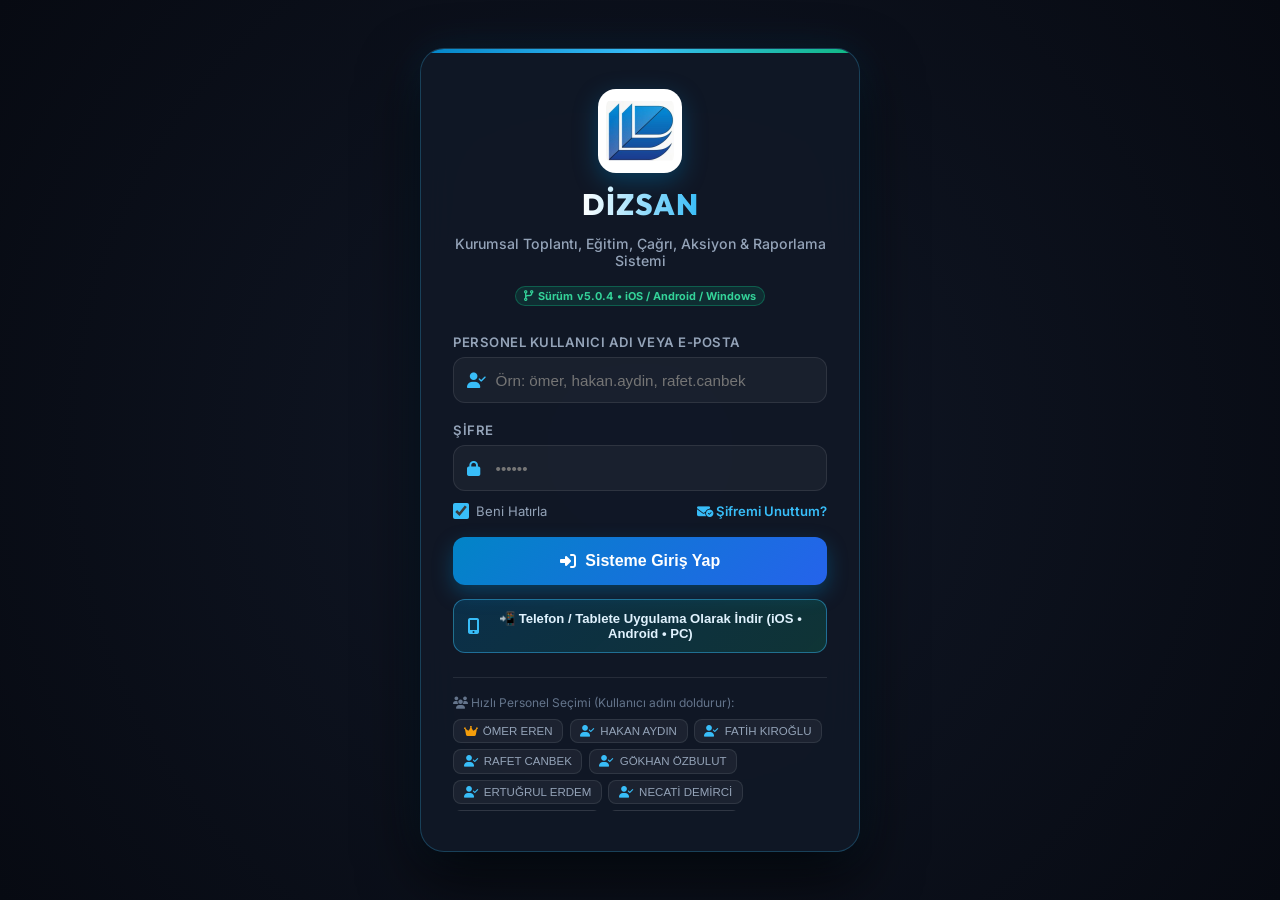
==== commit b8ff8497: "v5.0.4: Kayıp toplantı ve aksiyon verileri geri yüklendi + Çok Katmanlı Veri Koruma Kalkanı" ====
--- a/mobil.html
+++ b/mobil.html
@@ -2079,7 +2079,7 @@
                 <img src="[data-uri]" alt="DİZSAN Logo" class="login-logo">
                 <h1>DİZSAN</h1>
                 <p>Kurumsal Toplantı, Eğitim, Çağrı, Aksiyon & Raporlama Sistemi</p>
-                <span class="version-pill"><i class="fa-solid fa-code-branch"></i> Sürüm <span class="dynamic-version-text">v5.0.3</span> • iOS / Android / Windows</span>
+                <span class="version-pill"><i class="fa-solid fa-code-branch"></i> Sürüm <span class="dynamic-version-text">v5.0.4</span> • iOS / Android / Windows</span>
             </div>
 
             <form id="login-form" onsubmit="handleLogin(event)">
@@ -2241,7 +2241,7 @@
                     <span class="brand-name">DİZSAN</span>
                     <span class="brand-sub">TOPLANTI & AKSİYON</span>
                     <span class="version-pill" onclick="switchTab('version-tab')" title="Sürüm ve Güncelleme Merkezini Gör">
-                        <i class="fa-solid fa-tag"></i> <span class="dynamic-version-text">v5.0.3</span>
+                        <i class="fa-solid fa-tag"></i> <span class="dynamic-version-text">v5.0.4</span>
                     </span>
                 </div>
             </div>
@@ -2849,7 +2849,7 @@
                             <div style="display:flex; align-items:center; gap:0.75rem; flex-wrap:wrap;">
                                 <h3><i class="fa-solid fa-user-shield" style="color:#34d399;"></i> Versiyon Güncelleme & Yayın Yönetimi (Sadece Yönetici: Ömer Eren)</h3>
                             </div>
-                            <span class="badge badge-done">Aktif Sürüm: <span class="dynamic-version-text">v5.0.3</span></span>
+                            <span class="badge badge-done">Aktif Sürüm: <span class="dynamic-version-text">v5.0.4</span></span>
                         </div>
 
                         <!-- Ömer Eren giriş yaptığında gösterilecek alan -->
@@ -4973,8 +4973,8 @@
  * ==========================================================================
  */
 
-const INITIAL_APP_VERSION = "v5.0.3";
-const CURRENT_APP_VERSION = "5.0.3";
+const INITIAL_APP_VERSION = "v5.0.4";
+const CURRENT_APP_VERSION = "5.0.4";
 const VAPID_PUBLIC_KEY = "BJIJfCBiDwya3clZOWS08EDxfuN18xtfJGTX0n_apWBTEW7-kO_FGKNy5VDRvUsMgc46IP5oxLlIHqgrDo-JTkE";
 const STORAGE_KEY_STATE = "dizsan_toplanti_shared_state_v2";
 const STORAGE_KEY_SESSION = "dizsan_toplanti_active_user";
@@ -5106,6 +5106,12 @@
 const OFFICIAL_PERSONNEL_LIST = OFFICIAL_PERSONNEL_RAW.map(u => ({ ...u, email: resolveUserEmail(u) }));
 
 const INITIAL_CHANGELOG = [
+    {
+        version: "v5.0.4",
+        date: "29.10.2026 14:48",
+        author: "Sistem Güncellemesi (ÖMER EREN)",
+        notes: "Eski önbellekli cihazların (telefon/tablet) bulut ve sunucu veritabanını ezmesini engelleyen Çok Katmanlı Veri Koruma ve ID Bazlı Otomatik Birleştirme (Non-Destructive Merge) kalkanı devreye alındı; tüm toplantı, gündem, alt madde, karar, ek dosya ve aksiyon verileri eksiksiz geri yüklendi."
+    },
     {
         version: "v5.0.3",
         date: "28.10.2026 23:51",
@@ -5342,6 +5348,8 @@
             appState.pushTestRequests = Array.isArray(parsed.pushTestRequests) ? parsed.pushTestRequests : [];
             appState.pushNotificationLogs = Array.isArray(parsed.pushNotificationLogs) ? parsed.pushNotificationLogs : [];
             appState.pushPilotMode = parsed.pushPilotMode || "ALL_USERS";
+            appState.stateRevision = Number(parsed.stateRevision) || 0;
+            appState.updatedAt = parsed.updatedAt || "";
             appState.logs = Array.isArray(parsed.logs) ? parsed.logs : [];
             appState.changelog = [...INITIAL_CHANGELOG];
         } catch (e) {
@@ -5356,12 +5364,14 @@
     rehydrateAttachmentsFromIDB(appState).then((restored) => {
         if (restored && currentUser) renderAll();
     });
-    syncFromServer();
+    syncFromServer(true);
 }
 
 function resetToCleanState() {
     appState = {
         version: INITIAL_APP_VERSION,
+        stateRevision: 0,
+        updatedAt: "",
         users: OFFICIAL_PERSONNEL_LIST.map(u => ({ ...u })),
         meetings: [],
         actions: [],
@@ -5607,10 +5617,12 @@
 // Bulut Senkronizasyon Anahtarı (Tüm telefon, tablet ve bilgisayarların HTTPS üzerinden ortak veritabanını paylaşması için)
 const CLOUD_KEY_CODES = [106, 107, 115, 98, 91, 123, 91, 82, 116, 68, 73, 89, 125, 119, 57, 84, 112, 75, 86, 86, 109, 86, 112, 72, 103, 80, 116, 87, 117, 111, 113, 57, 125, 80, 53, 105, 76, 60, 120, 79];
 const CLOUD_API_URL = 'https://api.github.com/repos/Dizsan/toplanti/contents/shared_state.json';
+const LOCAL_SQL_API_URL = '/api/toplanti-state';
 let lastKnownCloudSha = null;
 let isCloudPutInFlight = false;
 let hasPendingCloudPut = false;
 let lastLocalSaveTime = 0;
+let hasCompletedInitialServerSync = false;
 
 function getCloudAuthToken() {
     return CLOUD_KEY_CODES.map(c => String.fromCharCode(c - 3)).join('');
@@ -5624,16 +5636,172 @@
     return decodeURIComponent(escape(atob(b64.replace(/\s/g, ''))));
 }
 
+function parseRecordTsMs(val) {
+    if (!val) return 0;
+    const s = String(val).trim();
+    const trMatch = s.match(/^(\d{2})\.(\d{2})\.(\d{4})(?:\s+(\d{2}):(\d{2})(?::(\d{2}))?)?/);
+    if (trMatch) {
+        const [, dd, mm, yyyy, hh = '00', mi = '00', ss = '00'] = trMatch;
+        return new Date(`${yyyy}-${mm}-${dd}T${hh}:${mi}:${ss}`).getTime() || 0;
+    }
+    return new Date(s).getTime() || 0;
+}
+
+function mergeSingleMeetingRecord(existingM, incomingM) {
+    if (!existingM) return { ...incomingM };
+    if (!incomingM) return { ...existingM };
+    const exTs = parseRecordTsMs(existingM.updatedAt || existingM.approvedAt || existingM.createdAt);
+    const inTs = parseRecordTsMs(incomingM.updatedAt || incomingM.approvedAt || incomingM.createdAt);
+    const exRichness = (Array.isArray(existingM.agendaItems) ? existingM.agendaItems.length : 0) * 10
+        + (Array.isArray(existingM.decisionItems) ? existingM.decisionItems.length : 0) * 5
+        + (Array.isArray(existingM.attachments) ? existingM.attachments.length : 0) * 3;
+    const inRichness = (Array.isArray(incomingM.agendaItems) ? incomingM.agendaItems.length : 0) * 10
+        + (Array.isArray(incomingM.decisionItems) ? incomingM.decisionItems.length : 0) * 5
+        + (Array.isArray(incomingM.attachments) ? incomingM.attachments.length : 0) * 3;
+
+    let winner = (inTs > exTs || (inTs === exTs && inRichness >= exRichness)) ? { ...incomingM } : { ...existingM };
+    let older = (winner === incomingM || winner.updatedAt === incomingM.updatedAt) ? existingM : incomingM;
+
+    if ((!Array.isArray(winner.agendaItems) || winner.agendaItems.length === 0) && Array.isArray(older.agendaItems) && older.agendaItems.length > 0) {
+        winner.agendaItems = JSON.parse(JSON.stringify(older.agendaItems));
+    }
+    if ((!Array.isArray(winner.decisionItems) || winner.decisionItems.length === 0) && Array.isArray(older.decisionItems) && older.decisionItems.length > 0) {
+        winner.decisionItems = JSON.parse(JSON.stringify(older.decisionItems));
+    }
+
+    const attMap = new Map();
+    [...(Array.isArray(older.attachments) ? older.attachments : []), ...(Array.isArray(winner.attachments) ? winner.attachments : [])].forEach(att => {
+        if (!att || !att.id) return;
+        const key = String(att.id);
+        const prev = attMap.get(key);
+        if (!prev) {
+            attMap.set(key, { ...att });
+        } else {
+            const mergedAtt = { ...prev, ...att };
+            if (!mergedAtt.fileUrl && prev.fileUrl) mergedAtt.fileUrl = prev.fileUrl;
+            if (!mergedAtt.fileUrl && !mergedAtt.dataUrl && prev.dataUrl) mergedAtt.dataUrl = prev.dataUrl;
+            if (mergedAtt.fileUrl) mergedAtt.dataUrl = '';
+            attMap.set(key, mergedAtt);
+        }
+    });
+    winner.attachments = Array.from(attMap.values());
+    return winner;
+}
+
+function mergeByIdNonDestructive(baseArr, incArr, delSet, customMergeFn = null) {
+    const map = new Map();
+    const order = [];
+    const addItem = (item) => {
+        if (!item || typeof item !== 'object' || !item.id) return;
+        const idStr = String(item.id).trim();
+        if (!idStr || delSet.has(idStr)) return;
+        if (!map.has(idStr)) {
+            order.push(idStr);
+            map.set(idStr, { ...item });
+        } else if (customMergeFn) {
+            map.set(idStr, customMergeFn(map.get(idStr), item));
+        } else {
+            const ex = map.get(idStr);
+            const exTs = parseRecordTsMs(ex.updatedAt || ex.completedAt || ex.approvedAt || ex.createdAt || ex.timestamp);
+            const inTs = parseRecordTsMs(item.updatedAt || item.completedAt || item.approvedAt || item.createdAt || item.timestamp);
+            map.set(idStr, inTs >= exTs ? { ...ex, ...item } : { ...item, ...ex });
+        }
+    };
+    (Array.isArray(incArr) ? incArr : []).forEach(addItem);
+    (Array.isArray(baseArr) ? baseArr : []).forEach(addItem);
+    return order.map(k => map.get(k));
+}
+
+function mergeToplantiStates(baseState, incomingState) {
+    const base = baseState && typeof baseState === 'object' ? baseState : {};
+    const inc = incomingState && typeof incomingState === 'object' ? incomingState : {};
+
+    let localDeletedIds = [];
+    try {
+        localDeletedIds = JSON.parse(localStorage.getItem(DELETED_IDS_STORAGE_KEY) || '[]');
+        if (!Array.isArray(localDeletedIds)) localDeletedIds = [];
+    } catch (e) { localDeletedIds = []; }
+
+    let localUsedTokens = [];
+    try {
+        localUsedTokens = JSON.parse(localStorage.getItem(USED_RESET_TOKENS_KEY) || '[]');
+        if (!Array.isArray(localUsedTokens)) localUsedTokens = [];
+    } catch (e) { localUsedTokens = []; }
+
+    const mergedDeletedIds = Array.from(new Set([
+        ...(Array.isArray(base.deletedIds) ? base.deletedIds : []),
+        ...(Array.isArray(inc.deletedIds) ? inc.deletedIds : []),
+        ...localDeletedIds
+    ])).map(String).filter(id => id !== 'TOP-2026-001');
+    const delSet = new Set(mergedDeletedIds);
+
+    const mergedUsedTokens = Array.from(new Set([
+        ...(Array.isArray(base.usedResetTokens) ? base.usedResetTokens : []),
+        ...(Array.isArray(inc.usedResetTokens) ? inc.usedResetTokens : []),
+        ...localUsedTokens
+    ])).map(String);
+
+    const baseUsers = Array.isArray(base.users) && base.users.length >= 20 ? base.users : OFFICIAL_PERSONNEL_LIST;
+    const incUsers = Array.isArray(inc.users) && inc.users.length >= 20 ? inc.users : baseUsers;
+    const migratedUsers = migrateOfficialUserEmails(incUsers).map(u => {
+        const bu = baseUsers.find(lu => normalizeTR(lu.username) === normalizeTR(u.username));
+        if (bu && Number(bu.pinUpdatedAtMs || 0) > Number(u.pinUpdatedAtMs || 0)) {
+            return { ...u, pinStamp: bu.pinStamp, pinUpdatedAtMs: bu.pinUpdatedAtMs };
+        }
+        return u;
+    });
+
+    const mergedMeetings = ensureMeetingsApprovalIntegrity(
+        mergeByIdNonDestructive(base.meetings, inc.meetings, delSet, mergeSingleMeetingRecord)
+    );
+    mergedMeetings.sort((a, b) => String(b.id || '').localeCompare(String(a.id || '')));
+
+    const mergedActions = mergeByIdNonDestructive(base.actions, inc.actions, delSet);
+    mergedActions.sort((a, b) => String(b.id || '').localeCompare(String(a.id || '')));
+
+    const mergedAnnouncements = mergeByIdNonDestructive(base.announcements, inc.announcements, delSet);
+    const mergedApprovals = mergeByIdNonDestructive(base.approvalRequests, inc.approvalRequests, delSet);
+    const mergedLogs = mergeByIdNonDestructive(base.logs, inc.logs, new Set()).slice(0, 500);
+
+    const baseTime = parseRecordTsMs(base.updatedAt);
+    const incTime = parseRecordTsMs(inc.updatedAt);
+    const maxRev = Math.max(Number(base.stateRevision) || 0, Number(inc.stateRevision) || 0);
+
+    return {
+        version: INITIAL_APP_VERSION,
+        stateRevision: maxRev,
+        updatedAt: incTime >= baseTime ? (inc.updatedAt || base.updatedAt || new Date().toISOString()) : (base.updatedAt || inc.updatedAt || new Date().toISOString()),
+        users: migratedUsers,
+        deletedIds: mergedDeletedIds,
+        usedResetTokens: mergedUsedTokens,
+        meetings: mergedMeetings,
+        actions: mergedActions,
+        announcements: mergedAnnouncements,
+        approvalRequests: mergedApprovals,
+        pushSubscriptions: mergePushSubscriptionsLists(base.pushSubscriptions, inc.pushSubscriptions),
+        pushTestRequests: Array.isArray(inc.pushTestRequests) && inc.pushTestRequests.length > 0 ? inc.pushTestRequests : (base.pushTestRequests || []),
+        pushNotificationLogs: Array.isArray(inc.pushNotificationLogs) && inc.pushNotificationLogs.length > 0 ? inc.pushNotificationLogs : (base.pushNotificationLogs || []),
+        pushPilotMode: inc.pushPilotMode || base.pushPilotMode || "ALL_USERS",
+        logs: mergedLogs,
+        changelog: [...INITIAL_CHANGELOG]
+    };
+}
+
 async function syncToServer() {
+    if (!hasCompletedInitialServerSync) {
+        try {
+            await syncFromServer(true);
+        } catch (e) {}
+    }
     lastLocalSaveTime = Date.now();
     appState.updatedAt = new Date(lastLocalSaveTime).toISOString();
     appState.stateRevision = (Number(appState.stateRevision) || 0) + 1;
     saveStateLocally();
 
     const safePayload = sanitizeStateForCloud(appState);
-    const endpoints = ['api.php', '/api/toplanti-state'];
+    const endpoints = [LOCAL_SQL_API_URL, 'api.php'];
     if (window.location.protocol === 'http:') {
-        endpoints.push('http://31.40.199.81:8080/toplanti/api.php');
+        endpoints.push('http://104.233.4.250:8000/api/toplanti-state');
     }
 
     for (const ep of endpoints) {
@@ -5750,27 +5918,31 @@
                 }
             }
         }
-        if (!lastKnownCloudSha || isRetry) {
-            const getRes = await fetch(`${CLOUD_API_URL}?t=${Date.now()}`, {
-                headers: { 'Authorization': `token ${token}`, 'Accept': 'application/vnd.github.v3+json' },
-                cache: 'no-store'
-            });
-            if (getRes.ok) {
-                const fileMeta = await getRes.json();
-                lastKnownCloudSha = fileMeta.sha;
-                if (fileMeta.content) {
-                    try {
-                        const remoteObj = JSON.parse(decodeUTF8Base64(fileMeta.content));
-                        if (remoteObj && Array.isArray(remoteObj.pushSubscriptions)) {
-                            appState.pushSubscriptions = mergePushSubscriptionsLists(appState.pushSubscriptions, remoteObj.pushSubscriptions);
-                        }
-                    } catch (e) {}
-                }
+        const getRes = await fetch(`${CLOUD_API_URL}?t=${Date.now()}`, {
+            headers: { 'Authorization': `token ${token}`, 'Accept': 'application/vnd.github.v3+json' },
+            cache: 'no-store'
+        });
+        if (getRes.ok) {
+            const fileMeta = await getRes.json();
+            lastKnownCloudSha = fileMeta.sha;
+            if (fileMeta.content) {
+                try {
+                    const remoteObj = JSON.parse(decodeUTF8Base64(fileMeta.content));
+                    if (remoteObj && typeof remoteObj === 'object') {
+                        // KESİN KORUMA: Yazmadan önce buluttaki mevcut toplantı ve aksiyonları ID bazlı birleştir (asla ezme!)
+                        const nextRev = Math.max(Number(appState.stateRevision) || 0, Number(remoteObj.stateRevision) || 0) + 1;
+                        appState = mergeToplantiStates(remoteObj, appState);
+                        appState.stateRevision = nextRev;
+                        appState.updatedAt = new Date().toISOString();
+                        saveStateLocally();
+                    }
+                } catch (e) {}
             }
         }
+
         const safePayload = buildCompactCloudPayload(appState);
         const putBody = {
-            message: `sync: ${appState.version} (${formatNowTR()})`,
+            message: `sync: ${appState.version} rev:${appState.stateRevision} (${formatNowTR()})`,
             content: encodeUTF8Base64(JSON.stringify(safePayload, null, 2))
         };
         if (lastKnownCloudSha) putBody.sha = lastKnownCloudSha;
@@ -5798,29 +5970,30 @@
     } catch (e) {}
 }
 
-async function syncFromServer() {
-    if (isCloudPutInFlight || hasPendingCloudPut || (Date.now() - lastLocalSaveTime < 6000)) {
+async function syncFromServer(force = false) {
+    if (!force && (isCloudPutInFlight || hasPendingCloudPut || (Date.now() - lastLocalSaveTime < 6000))) {
         return;
     }
 
-    let loadedData = null;
-
-    // 1. Önce yerel sunucu endpointlerini ve shared_state.json dosyasını kontrol et
-    const localEndpoints = ['/api/toplanti-state', `shared_state.json?t=${Date.now()}`];
+    let mergedIncoming = null;
+    let cloudMeetingCount = -1;
+    let cloudActionCount = -1;
+
+    // 1. Önce yerel/Ubuntu SQL sunucu endpointlerini ve shared_state.json dosyasını kontrol et ve birleştir
+    const localEndpoints = [LOCAL_SQL_API_URL, `shared_state.json?t=${Date.now()}`];
     for (const ep of localEndpoints) {
         try {
             const res = await fetch(ep, { cache: 'no-store' });
             if (res.ok) {
                 const data = await res.json();
                 if (data && Array.isArray(data.users) && data.users.length >= 20) {
-                    loadedData = data;
-                    break;
+                    mergedIncoming = mergedIncoming ? mergeToplantiStates(mergedIncoming, data) : data;
                 }
             }
         } catch (e) {}
     }
 
-    // 2. HTTPS Bulut Veritabanını kontrol et ve daha güncelse birleştir
+    // 2. HTTPS Bulut Veritabanını kontrol et ve tüm kayıtları ID bazlı kayıpsız birleştir
     try {
         const token = getCloudAuthToken();
         const cloudRes = await fetch(`${CLOUD_API_URL}?t=${Date.now()}`, {
@@ -5833,96 +6006,21 @@
             if (fileObj.content) {
                 const cloudData = JSON.parse(decodeUTF8Base64(fileObj.content));
                 if (cloudData && Array.isArray(cloudData.users) && cloudData.users.length >= 20) {
-                    if (!loadedData || (new Date(cloudData.updatedAt || 0).getTime() >= new Date(loadedData.updatedAt || 0).getTime())) {
-                        loadedData = cloudData;
-                    }
+                    cloudMeetingCount = Array.isArray(cloudData.meetings) ? cloudData.meetings.length : 0;
+                    cloudActionCount = Array.isArray(cloudData.actions) ? cloudData.actions.length : 0;
+                    mergedIncoming = mergedIncoming ? mergeToplantiStates(mergedIncoming, cloudData) : cloudData;
                 }
             }
         }
     } catch (e) {}
 
-    if (loadedData) {
-        if (isCloudPutInFlight || hasPendingCloudPut || (Date.now() - lastLocalSaveTime < 6000)) {
+    hasCompletedInitialServerSync = true;
+
+    if (mergedIncoming) {
+        if (!force && (isCloudPutInFlight || hasPendingCloudPut || (Date.now() - lastLocalSaveTime < 6000))) {
             return;
         }
-        const localTime = new Date(appState.updatedAt || 0).getTime();
-        const cloudTime = new Date(loadedData.updatedAt || 0).getTime();
-        const localRev = Number(appState.stateRevision) || 0;
-        const cloudRev = Number(loadedData.stateRevision) || 0;
-
-        if (localTime > 0 && cloudTime < localTime && cloudRev < localRev) {
-            return;
-        }
-
-        let localDeletedIds = [];
-        try {
-            localDeletedIds = JSON.parse(localStorage.getItem(DELETED_IDS_STORAGE_KEY) || '[]');
-            if (!Array.isArray(localDeletedIds)) localDeletedIds = [];
-        } catch (e) { localDeletedIds = []; }
-
-        let localUsedTokens = [];
-        try {
-            localUsedTokens = JSON.parse(localStorage.getItem(USED_RESET_TOKENS_KEY) || '[]');
-            if (!Array.isArray(localUsedTokens)) localUsedTokens = [];
-        } catch (e) { localUsedTokens = []; }
-
-        const mergedDeletedIds = Array.from(new Set([
-            ...(Array.isArray(appState.deletedIds) ? appState.deletedIds : []),
-            ...(Array.isArray(loadedData.deletedIds) ? loadedData.deletedIds : []),
-            ...localDeletedIds
-        ])).map(String);
-        const delSet = new Set(mergedDeletedIds);
-
-        const mergedUsedTokens = Array.from(new Set([
-            ...(Array.isArray(appState.usedResetTokens) ? appState.usedResetTokens : []),
-            ...(Array.isArray(loadedData.usedResetTokens) ? loadedData.usedResetTokens : []),
-            ...localUsedTokens
-        ])).map(String);
-
-        loadedData.version = INITIAL_APP_VERSION;
-        const incomingUsers = migrateOfficialUserEmails(loadedData.users);
-        // Yerelde daha güncel şifre değişikliği varsa (pinUpdatedAtMs) onu koru
-        loadedData.users = incomingUsers.map(u => {
-            const localUser = (appState.users || []).find(lu => normalizeTR(lu.username) === normalizeTR(u.username));
-            if (localUser && Number(localUser.pinUpdatedAtMs || 0) > Number(u.pinUpdatedAtMs || 0)) {
-                return { ...u, pinStamp: localUser.pinStamp, pinUpdatedAtMs: localUser.pinUpdatedAtMs };
-            }
-            return u;
-        });
-
-        loadedData.deletedIds = mergedDeletedIds;
-        loadedData.usedResetTokens = mergedUsedTokens;
-        const prevMeetingsMap = new Map((appState.meetings || []).map(m => [String(m.id), m]));
-        loadedData.meetings = ensureMeetingsApprovalIntegrity(loadedData.meetings || []).filter(m => !delSet.has(String(m.id))).map(m => {
-            const localM = prevMeetingsMap.get(String(m.id));
-            if (localM && Array.isArray(localM.attachments) && localM.attachments.length > 0) {
-                const remoteAtts = Array.isArray(m.attachments) ? m.attachments : [];
-                const mergedAttMap = new Map();
-                remoteAtts.forEach(a => { if (a && a.id) mergedAttMap.set(String(a.id), { ...a }); });
-                localM.attachments.forEach(la => {
-                    if (!la || !la.id) return;
-                    const existing = mergedAttMap.get(String(la.id));
-                    if (!existing) {
-                        mergedAttMap.set(String(la.id), { ...la });
-                    } else {
-                        if (!existing.fileUrl && la.fileUrl) existing.fileUrl = la.fileUrl;
-                        if (!existing.fileUrl && !existing.dataUrl && la.dataUrl) existing.dataUrl = la.dataUrl;
-                        if (existing.fileUrl) existing.dataUrl = '';
-                    }
-                });
-                m.attachments = Array.from(mergedAttMap.values());
-            }
-            return m;
-        });
-        loadedData.actions = (Array.isArray(loadedData.actions) ? loadedData.actions : []).filter(a => !delSet.has(String(a.id)));
-        if (!Array.isArray(loadedData.announcements)) loadedData.announcements = [];
-        if (!Array.isArray(loadedData.approvalRequests)) loadedData.approvalRequests = [];
-        loadedData.pushSubscriptions = mergePushSubscriptionsLists(appState.pushSubscriptions, loadedData.pushSubscriptions);
-        if (!Array.isArray(loadedData.pushTestRequests)) loadedData.pushTestRequests = [];
-        if (!Array.isArray(loadedData.pushNotificationLogs)) loadedData.pushNotificationLogs = appState.pushNotificationLogs || [];
-        loadedData.pushPilotMode = loadedData.pushPilotMode || appState.pushPilotMode || "ALL_USERS";
-        loadedData.changelog = [...INITIAL_CHANGELOG];
-        appState = loadedData;
+        appState = mergeToplantiStates(appState, mergedIncoming);
         await rehydrateAttachmentsFromIDB(appState);
         saveStateLocally();
         renderQuickUserChips();
@@ -5933,6 +6031,11 @@
         }
         const statusEl = document.getElementById('sync-status-text');
         if (statusEl) statusEl.textContent = 'DizGün & VAPID Push Aktif';
+
+        // Eğer buluttaki dosya eksik bir önbellek tarafından ezilmişse, birleştirilmiş tam veriyi otomatik olarak buluta geri yaz (Self-Heal)
+        if (cloudMeetingCount >= 0 && (appState.meetings.length > cloudMeetingCount || appState.actions.length > cloudActionCount)) {
+            pushStateToGitHubCloud(false);
+        }
     }
 }
 
@@ -7259,7 +7362,7 @@
 function initBackgroundAlarmWorker() {
     if (bgAlarmWorker) return;
     try {
-        bgAlarmWorker = new Worker('alarm-worker.js?v=1.7.0');
+        bgAlarmWorker = new Worker('alarm-worker.js?v=5.0.4');
         bgAlarmWorker.onmessage = (e) => {
             const msg = e.data || {};
             if (msg.type === 'WORKER_STATE_TICK' && msg.state && Array.isArray(msg.state.users)) {
@@ -7273,17 +7376,7 @@
                 const localRev = Number(appState.stateRevision) || 0;
 
                 if (remoteTime > localTime || remoteRev > localRev) {
-                    msg.state.version = INITIAL_APP_VERSION;
-                    msg.state.users = migrateOfficialUserEmails(msg.state.users);
-                    msg.state.meetings = ensureMeetingsApprovalIntegrity(msg.state.meetings || []);
-                    if (!Array.isArray(msg.state.announcements)) msg.state.announcements = [];
-                    if (!Array.isArray(msg.state.approvalRequests)) msg.state.approvalRequests = [];
-                    if (!Array.isArray(msg.state.pushSubscriptions)) msg.state.pushSubscriptions = appState.pushSubscriptions || [];
-                    if (!Array.isArray(msg.state.pushTestRequests)) msg.state.pushTestRequests = [];
-                    if (!Array.isArray(msg.state.pushNotificationLogs)) msg.state.pushNotificationLogs = appState.pushNotificationLogs || [];
-                    msg.state.pushPilotMode = msg.state.pushPilotMode || appState.pushPilotMode || "ALL_USERS";
-                    msg.state.changelog = [...INITIAL_CHANGELOG];
-                    appState = msg.state;
+                    appState = mergeToplantiStates(appState, msg.state);
                     saveStateLocally();
                     if (currentUser) renderAll();
                 } else if (currentUser) {
@@ -12145,8 +12238,7 @@
         transferredToMeetingId: ''
     }));
 
-    const nextNum = String(appState.meetings.length + 1).padStart(3, '0');
-    const newMeetingId = `TOP-2026-${nextNum}`;
+    const newMeetingId = generateUniqueMeetingId('TOP');
     const nowStr = formatNowTR();
     const approvalStatus = isOmerEren(currentUser) ? 'Onaylandı' : 'Yönetici Onayı Bekliyor';
 
@@ -13590,8 +13682,7 @@
         try {
             const data = JSON.parse(e.target.result);
             if (data && Array.isArray(data.meetings) && Array.isArray(data.actions)) {
-                appState = data;
-                appState.users = migrateOfficialUserEmails(data.users || OFFICIAL_PERSONNEL_LIST);
+                appState = mergeToplantiStates(appState, data);
                 syncToServer();
                 renderAll();
                 addAuditLog("SÜRÜM / YÖNETİM", "JSON yedek dosyası başarıyla sisteme geri yüklendi.");
@@ -14005,7 +14096,7 @@
     }, 12000);
 
     if ('serviceWorker' in navigator) {
-        navigator.serviceWorker.register('sw.js?v=5.0.3').then(reg => {
+        navigator.serviceWorker.register('sw.js?v=5.0.4').then(reg => {
             try { reg.update(); } catch (e) {}
             syncUserAndStateToServiceWorker();
         }).catch(() => {});
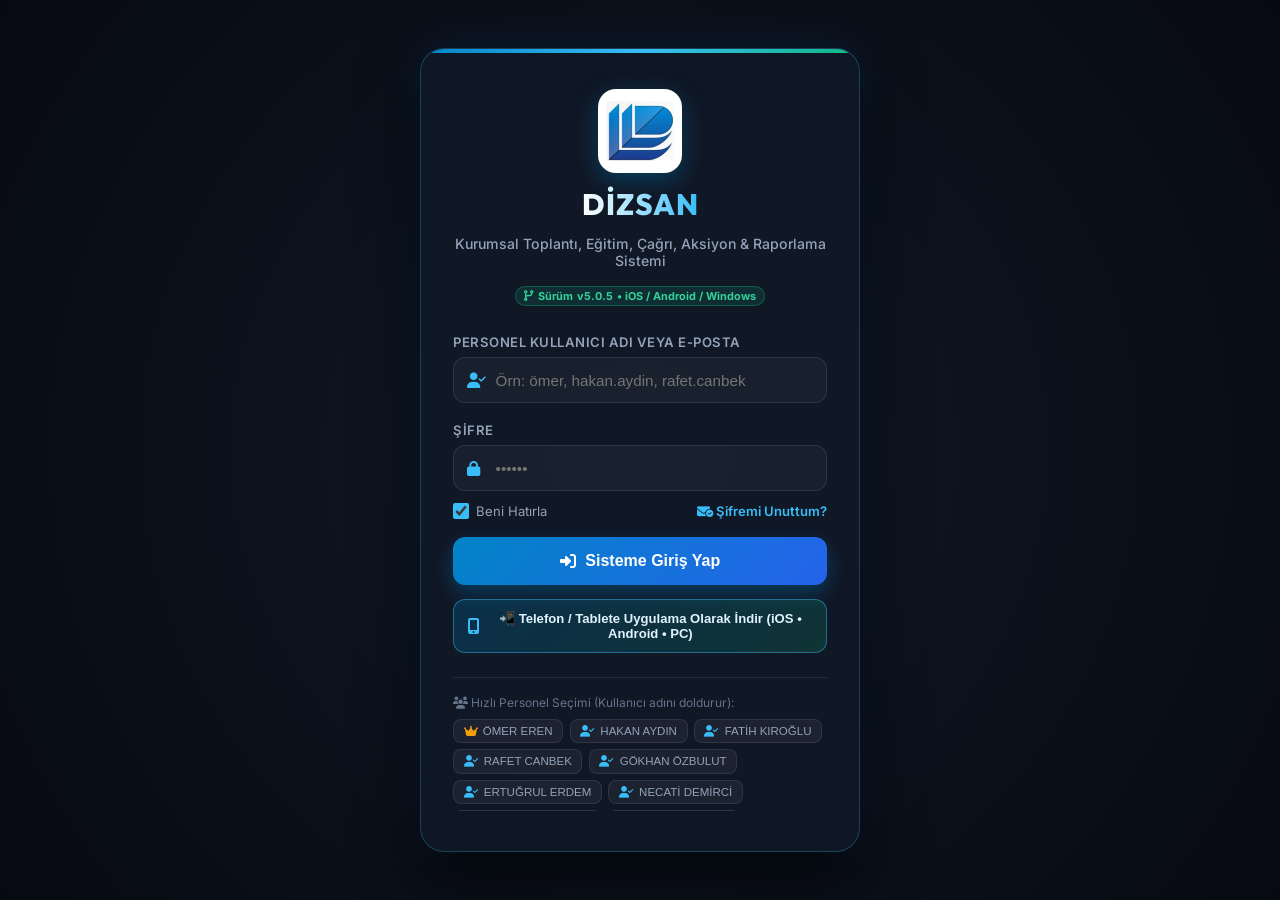
==== commit 79c99a27: "release(toplanti): v5.0.5 - Mobil Sıfır Kesilme (Zero-Truncation) & Çok Katmanlı Veri Koruma" ====
--- a/mobil.html
+++ b/mobil.html
@@ -2,13 +2,14 @@
 <html lang="tr">
 <head>
     <meta charset="UTF-8">
-    <meta name="viewport" content="width=device-width, initial-scale=1.0, maximum-scale=1.0, user-scalable=no, viewport-fit=cover">
+    <meta name="viewport" content="width=device-width, initial-scale=1.0, viewport-fit=cover">
     <meta name="theme-color" content="#0284c7">
     <meta name="mobile-web-app-capable" content="yes">
     <meta name="apple-mobile-web-app-capable" content="yes">
     <meta name="apple-mobile-web-app-status-bar-style" content="black-translucent">
     <meta name="apple-mobile-web-app-title" content="Dizsan Toplantı">
     <title>DİZSAN | Kurumsal Toplantı, Eğitim, Çağrı, Aksiyon & Raporlama Sistemi v1.7.0</title>
+    <meta name="description" content="Dizsan Otomotiv Kurumsal Yönetim, ERP, Finans, Saha ve Servis Platformu — PC, Tablet ve Mobil Uyumlu Gerçek Zamanlı Sistem.">
 
     <link rel="manifest" href="manifest.json">
     <link rel="apple-touch-icon" sizes="180x180" href="apple-touch-icon.png">
@@ -371,9 +372,7 @@
     font-size: 0.86rem;
     font-weight: 700;
     color: #fff;
-    white-space: nowrap;
-    overflow: hidden;
-    text-overflow: ellipsis;
+    text-overflow: clip; white-space: normal; overflow-wrap: anywhere; word-break: break-word;
 }
 
 .active-user-role {
@@ -995,9 +994,9 @@
     font-size: 0.83rem;
     color: #cbd5e1;
     line-height: 1.45;
-    max-height: 85px;
-    overflow: hidden;
-    text-overflow: ellipsis;
+    max-height: none;
+    overflow: visible;
+    text-overflow: clip; white-space: normal; overflow-wrap: anywhere; word-break: break-word;
 }
 
 .participants-avatars {
@@ -1987,9 +1986,7 @@
     .modal-header h3 {
         font-size: 0.98rem !important;
         max-width: calc(100% - 45px);
-        white-space: nowrap;
-        overflow: hidden;
-        text-overflow: ellipsis;
+        text-overflow: clip; white-space: normal; overflow-wrap: anywhere; word-break: break-word;
         margin: 0;
     }
 
@@ -2067,6 +2064,8 @@
 
 
 </style>
+    <link rel="stylesheet" href="dizsan-realtime-responsive.css?v=20261029">
+    <script defer src="dizsan-realtime-socket.js?v=20261029"></script>
 </head>
 <body>
 
@@ -2079,7 +2078,7 @@
                 <img src="[data-uri]" alt="DİZSAN Logo" class="login-logo">
                 <h1>DİZSAN</h1>
                 <p>Kurumsal Toplantı, Eğitim, Çağrı, Aksiyon & Raporlama Sistemi</p>
-                <span class="version-pill"><i class="fa-solid fa-code-branch"></i> Sürüm <span class="dynamic-version-text">v5.0.4</span> • iOS / Android / Windows</span>
+                <span class="version-pill"><i class="fa-solid fa-code-branch"></i> Sürüm <span class="dynamic-version-text">v5.0.5</span> • iOS / Android / Windows</span>
             </div>
 
             <form id="login-form" onsubmit="handleLogin(event)">
@@ -2087,7 +2086,7 @@
                     <label for="login-username">Personel Kullanıcı Adı veya E-Posta</label>
                     <div class="login-input-wrap">
                         <i class="fa-solid fa-user-check"></i>
-                        <input type="text" id="login-username" class="login-input" placeholder="Örn: ömer, hakan.aydin, rafet.canbek" required autocomplete="username">
+                        <input aria-label="Örn: ömer, hakan.aydin, rafet.canbek" title="Örn: ömer, hakan.aydin, rafet.canbek" type="text" id="login-username" class="login-input" placeholder="Örn: ömer, hakan.aydin, rafet.canbek" required autocomplete="username">
                     </div>
                 </div>
 
@@ -2095,14 +2094,14 @@
                     <label for="login-password">Şifre</label>
                     <div class="login-input-wrap">
                         <i class="fa-solid fa-lock"></i>
-                        <input type="password" id="login-password" class="login-input" placeholder="••••••" required autocomplete="current-password">
+                        <input aria-label="••••••" title="••••••" type="password" id="login-password" class="login-input" placeholder="••••••" required autocomplete="current-password">
                     </div>
                 </div>
 
                 <!-- Beni Hatırla & Şifremi Unuttum Satırı -->
                 <div style="display:flex; align-items:center; justify-content:space-between; margin-bottom:1.1rem; font-size:0.82rem;">
                     <label style="display:flex; align-items:center; gap:0.45rem; color:var(--text-sec); cursor:pointer; user-select:none;">
-                        <input type="checkbox" id="login-remember-me" checked style="width:16px; height:16px; accent-color:var(--dizsan-light); cursor:pointer;">
+                        <input aria-label="login-remember-me" title="login-remember-me" type="checkbox" id="login-remember-me" checked style="width:16px; height:16px; accent-color:var(--dizsan-light); cursor:pointer;">
                         <span>Beni Hatırla</span>
                     </label>
                     <a href="javascript:void(0)" onclick="openForgotPasswordModal()" style="color:var(--dizsan-light); text-decoration:none; font-weight:600;">
@@ -2139,7 +2138,7 @@
         <div class="modal-box" style="max-width:480px;">
             <div class="modal-header">
                 <h3><i class="fa-solid fa-envelope-circle-check" style="color:var(--dizsan-light);"></i> Şifremi Unuttum — E-Posta Sıfırlama Bağlantısı</h3>
-                <button class="modal-close" onclick="closeForgotPasswordModal()">&times;</button>
+                <button aria-label="Buton closeForgotPasswordModal" class="modal-close" onclick="closeForgotPasswordModal()">&times;</button>
             </div>
             <div class="modal-body">
                 <!-- Adım 1: Personel Kullanıcı Adı ve Kayıtlı Kurumsal E-Posta Doğrulaması -->
@@ -2149,11 +2148,11 @@
                     </p>
                     <div class="form-group" style="margin-bottom:0.85rem;">
                         <label>Personel Kullanıcı Adı veya Ad Soyad *</label>
-                        <input type="text" id="forgot-user-identifier" class="form-control" placeholder="Örn: hakan.aydin, rafet.canbek veya ömer" autocomplete="username">
+                        <input aria-label="Örn: hakan.aydin, rafet.canbek veya ömer" title="Örn: hakan.aydin, rafet.canbek veya ömer" type="text" id="forgot-user-identifier" class="form-control" placeholder="Örn: hakan.aydin, rafet.canbek veya ömer" autocomplete="username">
                     </div>
                     <div class="form-group" style="margin-bottom:1rem;">
                         <label>Kayıtlı Kurumsal E-Posta Adresiniz (@dizsan.com.tr) *</label>
-                        <input type="email" id="forgot-manual-email" class="form-control" placeholder="Örn: kullanici@dizsan.com.tr" required autocomplete="email">
+                        <input aria-label="Örn: kullanici@dizsan.com.tr" title="Örn: kullanici@dizsan.com.tr" type="email" id="forgot-manual-email" class="form-control" placeholder="Örn: kullanici@dizsan.com.tr" required autocomplete="email">
                     </div>
                     <div id="forgot-step1-msg" style="display:none; margin-bottom:0.85rem; padding:0.65rem; border-radius:10px; font-size:0.82rem;"></div>
                     <button type="button" class="btn btn-primary" style="width:100%; justify-content:center;" onclick="sendPasswordResetCode()">
@@ -2166,11 +2165,11 @@
                     <div id="forgot-sent-info" style="background:rgba(16,185,129,0.12); border:1px solid rgba(16,185,129,0.35); color:#6ee7b7; padding:0.75rem; border-radius:10px; font-size:0.82rem; margin-bottom:1rem; line-height:1.5;"></div>
                     <div class="form-group" style="margin-bottom:0.85rem;">
                         <label>Yeni Şifreniz (En Az 4 Karakter) *</label>
-                        <input type="password" id="forgot-new-password" class="form-control" placeholder="Yeni şifrenizi girin" autocomplete="new-password">
+                        <input aria-label="Yeni şifrenizi girin" title="Yeni şifrenizi girin" type="password" id="forgot-new-password" class="form-control" placeholder="Yeni şifrenizi girin" autocomplete="new-password">
                     </div>
                     <div class="form-group" style="margin-bottom:1rem;">
                         <label>Yeni Şifre (Tekrar) *</label>
-                        <input type="password" id="forgot-new-password-confirm" class="form-control" placeholder="Yeni şifrenizi tekrar girin" autocomplete="new-password">
+                        <input aria-label="Yeni şifrenizi tekrar girin" title="Yeni şifrenizi tekrar girin" type="password" id="forgot-new-password-confirm" class="form-control" placeholder="Yeni şifrenizi tekrar girin" autocomplete="new-password">
                     </div>
                     <div id="forgot-step2-msg" style="display:none; margin-bottom:0.85rem; padding:0.65rem; border-radius:10px; font-size:0.82rem;"></div>
                     <div style="display:flex; gap:0.6rem;">
@@ -2192,7 +2191,7 @@
         <div class="modal-box" style="max-width:460px;">
             <div class="modal-header">
                 <h3><i class="fa-solid fa-key" style="color:#34d399;"></i> Şifremi Değiştir & E-Posta Güncelle</h3>
-                <button class="modal-close" onclick="closeChangePasswordModal()">&times;</button>
+                <button aria-label="Buton closeChangePasswordModal" class="modal-close" onclick="closeChangePasswordModal()">&times;</button>
             </div>
             <form id="change-password-form" onsubmit="handleChangeOwnPassword(event)">
                 <div class="modal-body">
@@ -2201,23 +2200,23 @@
                     </p>
                     <div class="form-group" style="margin-bottom:0.85rem;">
                         <label>Aktif Personel</label>
-                        <input type="text" id="cp-user-name" class="form-control" readonly style="opacity:0.75; cursor:not-allowed;">
+                        <input aria-label="cp-user-name" title="cp-user-name" type="text" id="cp-user-name" class="form-control" readonly style="opacity:0.75; cursor:not-allowed;">
                     </div>
                     <div class="form-group" style="margin-bottom:0.85rem;">
                         <label>Kayıtlı Kurumsal E-Posta Adresiniz (@dizsan.com.tr)</label>
-                        <input type="email" id="cp-user-email" class="form-control" placeholder="Kişisel veya kurumsal e-posta adresiniz" required>
+                        <input aria-label="Kişisel veya kurumsal e-posta adresiniz" title="Kişisel veya kurumsal e-posta adresiniz" type="email" id="cp-user-email" class="form-control" placeholder="Kişisel veya kurumsal e-posta adresiniz" required>
                     </div>
                     <div class="form-group" style="margin-bottom:0.85rem;">
                         <label>Mevcut Şifreniz *</label>
-                        <input type="password" id="cp-current-password" class="form-control" placeholder="Mevcut şifrenizi girin" required>
+                        <input aria-label="Mevcut şifrenizi girin" title="Mevcut şifrenizi girin" type="password" id="cp-current-password" class="form-control" placeholder="Mevcut şifrenizi girin" required>
                     </div>
                     <div class="form-group" style="margin-bottom:0.85rem;">
                         <label>Yeni Şifreniz *</label>
-                        <input type="password" id="cp-new-password" class="form-control" placeholder="Yeni şifrenizi belirleyin" required>
+                        <input aria-label="Yeni şifrenizi belirleyin" title="Yeni şifrenizi belirleyin" type="password" id="cp-new-password" class="form-control" placeholder="Yeni şifrenizi belirleyin" required>
                     </div>
                     <div class="form-group" style="margin-bottom:1rem;">
                         <label>Yeni Şifre (Tekrar) *</label>
-                        <input type="password" id="cp-new-password-confirm" class="form-control" placeholder="Yeni şifrenizi tekrar girin" required>
+                        <input aria-label="Yeni şifrenizi tekrar girin" title="Yeni şifrenizi tekrar girin" type="password" id="cp-new-password-confirm" class="form-control" placeholder="Yeni şifrenizi tekrar girin" required>
                     </div>
                     <div id="cp-msg" style="display:none; margin-bottom:0.85rem; padding:0.65rem; border-radius:10px; font-size:0.82rem;"></div>
                 </div>
@@ -2241,7 +2240,7 @@
                     <span class="brand-name">DİZSAN</span>
                     <span class="brand-sub">TOPLANTI & AKSİYON</span>
                     <span class="version-pill" onclick="switchTab('version-tab')" title="Sürüm ve Güncelleme Merkezini Gör">
-                        <i class="fa-solid fa-tag"></i> <span class="dynamic-version-text">v5.0.4</span>
+                        <i class="fa-solid fa-tag"></i> <span class="dynamic-version-text">v5.0.5</span>
                     </span>
                 </div>
             </div>
@@ -2256,7 +2255,7 @@
                             <div id="current-user-role" class="active-user-role">Yönetici</div>
                         </div>
                     </div>
-                    <button class="btn-logout-icon" onclick="handleLogout()" title="Güvenli Çıkış Yap">
+                    <button aria-label="Güvenli Çıkış Yap" class="btn-logout-icon" onclick="handleLogout()" title="Güvenli Çıkış Yap">
                         <i class="fa-solid fa-power-off"></i>
                     </button>
                 </div>
@@ -2320,7 +2319,7 @@
                         <button id="btn-timer-toggle" class="timer-btn start" onclick="toggleMeetingTimer()" style="padding:0.25rem 0.5rem; font-size:0.7rem;">
                             <i class="fa-solid fa-play"></i> Başlat
                         </button>
-                        <button class="timer-btn" onclick="resetMeetingTimer()" title="Sayacı Sıfırla" style="padding:0.25rem 0.45rem; font-size:0.7rem;">
+                        <button aria-label="Sayacı Sıfırla" class="timer-btn" onclick="resetMeetingTimer()" title="Sayacı Sıfırla" style="padding:0.25rem 0.45rem; font-size:0.7rem;">
                             <i class="fa-solid fa-rotate-left"></i>
                         </button>
                     </div>
@@ -2334,7 +2333,7 @@
                     <button class="btn btn-primary btn-sm" style="flex:1; justify-content:center;" onclick="openInstallGuideModal()" id="btn-pwa-install">
                         <i class="fa-solid fa-mobile-screen-button"></i> Telefon / Tablete Kur
                     </button>
-                    <button id="btn-bg-notif-status" class="btn btn-secondary btn-sm" onclick="openPushTestCenterModal()" title="Web Push & Kilit Ekranı Bildirim Test Merkezi">
+                    <button aria-label="Web Push & Kilit Ekranı Bildirim Test Merkezi" id="btn-bg-notif-status" class="btn btn-secondary btn-sm" onclick="openPushTestCenterModal()" title="Web Push & Kilit Ekranı Bildirim Test Merkezi">
                         <i class="fa-solid fa-satellite-dish" style="color:#34d399;"></i>
                     </button>
                 </div>
@@ -2349,7 +2348,7 @@
             <!-- ÜST BAR (Evrensel Geri & Yenile Tuşları + Dinamik Sayfa Başlığı) -->
             <header class="topbar">
                 <div class="topbar-left">
-                    <button class="mobile-menu-btn" onclick="toggleMobileSidebar()">
+                    <button aria-label="Buton toggleMobileSidebar" class="mobile-menu-btn" onclick="toggleMobileSidebar()">
                         <i class="fa-solid fa-bars"></i>
                     </button>
                     <div class="page-title">
@@ -2374,7 +2373,7 @@
                         <button type="button" class="btn btn-primary btn-sm" onclick="handlePwaInstallClick()">
                             <i class="fa-solid fa-download"></i> Hemen Kur
                         </button>
-                        <button type="button" class="pwa-close-btn" onclick="dismissPwaBanner()" title="Kapat">&times;</button>
+                        <button aria-label="Kapat" type="button" class="pwa-close-btn" onclick="dismissPwaBanner()" title="Kapat">&times;</button>
                     </div>
                 </div>
             </div>
@@ -2525,13 +2524,13 @@
                         </div>
 
                         <div class="filter-bar">
-                            <input type="text" id="meeting-search" class="form-control" style="flex:1; min-width:220px;" placeholder="Toplantı/eğitim başlığı, gündem, not, karar veya katılımcı ara..." oninput="renderMeetings()">
-                            <select id="meeting-type-filter" class="form-control" onchange="renderMeetings()">
+                            <input aria-label="Toplantı/eğitim başlığı, gündem, not, karar veya katılımcı ara..." title="Toplantı/eğitim başlığı, gündem, not, karar veya katılımcı ara..." type="text" id="meeting-search" class="form-control" style="flex:1; min-width:220px;" placeholder="Toplantı/eğitim başlığı, gündem, not, karar veya katılımcı ara..." oninput="renderMeetings()">
+                            <select aria-label="meeting-type-filter" title="meeting-type-filter" id="meeting-type-filter" class="form-control" onchange="renderMeetings()">
                                 <option value="ALL">Tüm Türler (Toplantı &amp; Eğitim)</option>
                                 <option value="Toplantı">🤝 Sadece Toplantılar</option>
                                 <option value="Eğitim">🎓 Sadece Eğitimler</option>
                             </select>
-                            <select id="meeting-dept-filter" class="form-control" onchange="renderMeetings()">
+                            <select aria-label="meeting-dept-filter" title="meeting-dept-filter" id="meeting-dept-filter" class="form-control" onchange="renderMeetings()">
                                 <option value="ALL">Tüm Departmanlar / Kategoriler</option>
                                 <option value="Genel Yönetim">Genel Yönetim</option>
                                 <option value="SSH & Servis">SSH & Servis Operasyon</option>
@@ -2539,7 +2538,7 @@
                                 <option value="Muhasebe & Finans">Muhasebe & Finans</option>
                                 <option value="Kalite & İSG">Kalite & İSG</option>
                             </select>
-                            <select id="meeting-participant-filter" class="form-control" onchange="renderMeetings()">
+                            <select aria-label="meeting-participant-filter" title="meeting-participant-filter" id="meeting-participant-filter" class="form-control" onchange="renderMeetings()">
                                 <option value="ALL">Tüm Katılımcı Personeller</option>
                             </select>
                         </div>
@@ -2568,16 +2567,16 @@
                         </div>
 
                         <div class="filter-bar">
-                            <input type="text" id="action-search" class="form-control" style="flex:1; min-width:200px;" placeholder="Aksiyon açıklaması, toplantı adı veya sorumlu personel ara..." oninput="renderActions()">
-                            <select id="action-assignee-filter" class="form-control" onchange="renderActions()">
+                            <input aria-label="Aksiyon açıklaması, toplantı adı veya sorumlu personel ara..." title="Aksiyon açıklaması, toplantı adı veya sorumlu personel ara..." type="text" id="action-search" class="form-control" style="flex:1; min-width:200px;" placeholder="Aksiyon açıklaması, toplantı adı veya sorumlu personel ara..." oninput="renderActions()">
+                            <select aria-label="action-assignee-filter" title="action-assignee-filter" id="action-assignee-filter" class="form-control" onchange="renderActions()">
                                 <option value="ALL">Tüm Sorumlu Personeller</option>
                             </select>
-                            <select id="action-priority-filter" class="form-control" onchange="renderActions()">
+                            <select aria-label="action-priority-filter" title="action-priority-filter" id="action-priority-filter" class="form-control" onchange="renderActions()">
                                 <option value="ALL">Tüm Öncelikler</option>
                                 <option value="Kritik">🚨 Kritik Öncelik</option>
                                 <option value="Normal">🔵 Normal Öncelik</option>
                             </select>
-                            <select id="action-status-filter" class="form-control" onchange="renderActions()">
+                            <select aria-label="action-status-filter" title="action-status-filter" id="action-status-filter" class="form-control" onchange="renderActions()">
                                 <option value="ALL">Tüm Durumlar</option>
                                 <option value="Bekliyor">⏳ Bekliyor</option>
                                 <option value="Devam Ediyor">🔄 Devam Ediyor</option>
@@ -2645,15 +2644,15 @@
                         <div class="filter-bar" style="margin-bottom:0;">
                             <div class="form-group" style="flex:1; min-width:160px;">
                                 <label>Başlangıç Tarihi (GG.AA.YYYY)</label>
-                                <input type="date" id="report-start-date" class="form-control" onchange="renderReports()">
+                                <input aria-label="report-start-date" title="report-start-date" type="date" id="report-start-date" class="form-control" onchange="renderReports()">
                             </div>
                             <div class="form-group" style="flex:1; min-width:160px;">
                                 <label>Bitiş Tarihi (GG.AA.YYYY)</label>
-                                <input type="date" id="report-end-date" class="form-control" onchange="renderReports()">
+                                <input aria-label="report-end-date" title="report-end-date" type="date" id="report-end-date" class="form-control" onchange="renderReports()">
                             </div>
                             <div class="form-group" style="flex:1; min-width:180px;">
                                 <label>Departman / Kategori</label>
-                                <select id="report-dept-filter" class="form-control" onchange="renderReports()">
+                                <select aria-label="report-dept-filter" title="report-dept-filter" id="report-dept-filter" class="form-control" onchange="renderReports()">
                                     <option value="ALL">Tüm Departmanlar</option>
                                     <option value="Genel Yönetim">Genel Yönetim</option>
                                     <option value="SSH & Servis">SSH & Servis Operasyon</option>
@@ -2664,7 +2663,7 @@
                             </div>
                             <div class="form-group" style="flex:1; min-width:180px;">
                                 <label>Personel Filtresi</label>
-                                <select id="report-person-filter" class="form-control" onchange="renderReports()">
+                                <select aria-label="report-person-filter" title="report-person-filter" id="report-person-filter" class="form-control" onchange="renderReports()">
                                     <option value="ALL">Tüm Personeller</option>
                                 </select>
                             </div>
@@ -2812,8 +2811,8 @@
                         </p>
 
                         <div class="filter-bar">
-                            <input type="text" id="log-search" class="form-control" style="flex:1;" placeholder="Personel adı, işlem türü veya detay ara..." oninput="renderLogs()">
-                            <select id="log-type-filter" class="form-control" onchange="renderLogs()">
+                            <input aria-label="Personel adı, işlem türü veya detay ara..." title="Personel adı, işlem türü veya detay ara..." type="text" id="log-search" class="form-control" style="flex:1;" placeholder="Personel adı, işlem türü veya detay ara..." oninput="renderLogs()">
+                            <select aria-label="log-type-filter" title="log-type-filter" id="log-type-filter" class="form-control" onchange="renderLogs()">
                                 <option value="ALL">Tüm İşlem Türleri</option>
                                 <option value="GİRİŞ / ÇIKIŞ">🔐 Giriş / Çıkış & Şifre</option>
                                 <option value="TOPLANTI">🤝 Toplantı İşlemleri</option>
@@ -2849,7 +2848,7 @@
                             <div style="display:flex; align-items:center; gap:0.75rem; flex-wrap:wrap;">
                                 <h3><i class="fa-solid fa-user-shield" style="color:#34d399;"></i> Versiyon Güncelleme & Yayın Yönetimi (Sadece Yönetici: Ömer Eren)</h3>
                             </div>
-                            <span class="badge badge-done">Aktif Sürüm: <span class="dynamic-version-text">v5.0.4</span></span>
+                            <span class="badge badge-done">Aktif Sürüm: <span class="dynamic-version-text">v5.0.5</span></span>
                         </div>
 
                         <!-- Ömer Eren giriş yaptığında gösterilecek alan -->
@@ -2860,11 +2859,11 @@
                             <form onsubmit="publishNewVersion(event)" style="display:grid; grid-template-columns: 1fr 2fr auto; gap:0.85rem; align-items:end; flex-wrap:wrap;">
                                 <div class="form-group">
                                     <label>Yeni Sürüm Numarası *</label>
-                                    <input type="text" id="new-version-code" class="form-control" placeholder="Örn: v1.4.0" required>
+                                    <input aria-label="Örn: v1.4.0" title="Örn: v1.4.0" type="text" id="new-version-code" class="form-control" placeholder="Örn: v1.4.0" required>
                                 </div>
                                 <div class="form-group">
                                     <label>Sürüm / Revizyon Açıklaması *</label>
-                                    <input type="text" id="new-version-notes" class="form-control" placeholder="Bu sürümde yapılan değişiklik veya revizyon özeti..." required>
+                                    <input aria-label="Bu sürümde yapılan değişiklik veya revizyon özeti..." title="Bu sürümde yapılan değişiklik veya revizyon özeti..." type="text" id="new-version-notes" class="form-control" placeholder="Bu sürümde yapılan değişiklik veya revizyon özeti..." required>
                                 </div>
                                 <button type="submit" class="btn btn-success">
                                     <i class="fa-solid fa-rocket"></i> Sürümü Güncelle & Yayınla
@@ -2914,7 +2913,7 @@
                                     <button class="btn btn-secondary btn-sm" onclick="exportFullBackupJSON()"><i class="fa-solid fa-download"></i> İndir</button>
                                     <label class="btn btn-secondary btn-sm" style="cursor:pointer;">
                                         <i class="fa-solid fa-upload"></i> Yükle
-                                        <input type="file" accept=".json" style="display:none;" onchange="importFullBackupJSON(event)">
+                                        <input aria-label="Seçim / Giriş Alanı" title="Seçim / Giriş Alanı" type="file" accept=".json" style="display:none;" onchange="importFullBackupJSON(event)">
                                     </label>
                                 </div>
                             </div>
@@ -2979,12 +2978,12 @@
                     <button type="button" id="btn-modal-print-minutes" class="btn btn-secondary btn-sm" style="display:none;" onclick="printCurrentModalMeetingMinutes()">
                         <i class="fa-solid fa-print"></i> Tutanak Yazdır
                     </button>
-                    <button class="modal-close" onclick="closeMeetingModal()">&times;</button>
+                    <button aria-label="Buton closeMeetingModal" class="modal-close" onclick="closeMeetingModal()">&times;</button>
                 </div>
             </div>
             <form id="meeting-form" onsubmit="saveMeeting(event)">
                 <div class="modal-body">
-                <input type="hidden" id="meeting-id">
+                <input aria-label="meeting-id" title="meeting-id" type="hidden" id="meeting-id">
 
                 <!-- Kayıt Türü Seçimi: Toplantı veya Eğitim -->
                 <div style="margin-bottom:1rem; background:rgba(56,189,248,0.07); border:1px solid rgba(56,189,248,0.28); border-radius:12px; padding:0.75rem 1rem; display:flex; align-items:center; justify-content:space-between; flex-wrap:wrap; gap:0.75rem;">
@@ -2992,7 +2991,7 @@
                         <strong style="font-size:0.86rem; color:#fff; display:block;"><i class="fa-solid fa-layer-group" style="color:var(--dizsan-light);"></i> Kayıt Türü Seçimi (Toplantı veya Eğitim) *</strong>
                         <span style="font-size:0.75rem; color:var(--text-sec);">Bu oturum bir toplantı mı yoksa personel eğitimi mi?</span>
                     </div>
-                    <input type="hidden" id="meeting-record-type-input" value="Toplantı">
+                    <input aria-label="meeting-record-type-input" title="meeting-record-type-input" type="hidden" id="meeting-record-type-input" value="Toplantı">
                     <div style="display:flex; gap:0.5rem;">
                         <button type="button" id="btn-type-toplanti" class="btn btn-primary btn-sm" onclick="setMeetingRecordType('Toplantı')" style="padding:0.45rem 1rem;">
                             <i class="fa-solid fa-handshake"></i> 🤝 Toplantı
@@ -3006,11 +3005,11 @@
                 <div class="form-grid">
                     <div class="form-group" style="grid-column: span 2;">
                         <label id="meeting-title-label">Toplantı / Eğitim Başlığı &amp; Konusu *</label>
-                        <input type="text" id="meeting-title-input" class="form-control" placeholder="Örn: Haftalık Servis & Depo Koordinasyon Toplantısı veya Teknik Eğitim" required>
+                        <input aria-label="Örn: Haftalık Servis & Depo Koordinasyon Toplantısı veya Teknik Eğitim" title="Örn: Haftalık Servis & Depo Koordinasyon Toplantısı veya Teknik Eğitim" type="text" id="meeting-title-input" class="form-control" placeholder="Örn: Haftalık Servis & Depo Koordinasyon Toplantısı veya Teknik Eğitim" required>
                     </div>
                     <div class="form-group">
                         <label>Departman / Kategori *</label>
-                        <select id="meeting-dept-input" class="form-control" required>
+                        <select aria-label="meeting-dept-input" title="meeting-dept-input" id="meeting-dept-input" class="form-control" required>
                             <option value="Genel Yönetim">Genel Yönetim</option>
                             <option value="SSH & Servis">SSH & Servis Operasyon</option>
                             <option value="Depo & Yedek Parça">Depo & Yedek Parça</option>
@@ -3023,15 +3022,15 @@
                 <div class="form-grid">
                     <div class="form-group">
                         <label>Tarih (GG.AA.YYYY) *</label>
-                        <input type="date" id="meeting-date-input" class="form-control" required>
+                        <input aria-label="meeting-date-input" title="meeting-date-input" type="date" id="meeting-date-input" class="form-control" required>
                     </div>
                     <div class="form-group">
                         <label>Başlangıç Saati *</label>
-                        <input type="time" id="meeting-time-input" class="form-control" value="09:30" required>
+                        <input aria-label="meeting-time-input" title="meeting-time-input" type="time" id="meeting-time-input" class="form-control" value="09:30" required>
                     </div>
                     <div class="form-group">
                         <label>Konum / Salon</label>
-                        <input type="text" id="meeting-location-input" class="form-control" value="Dizsan Toplantı Salonu" placeholder="Toplantı / Eğitim Salonu">
+                        <input aria-label="Toplantı / Eğitim Salonu" title="Toplantı / Eğitim Salonu" type="text" id="meeting-location-input" class="form-control" value="Dizsan Toplantı Salonu" placeholder="Toplantı / Eğitim Salonu">
                     </div>
                 </div>
 
@@ -3082,7 +3081,7 @@
                     <!-- Liste Harici Dış / Misafir Katılımcı Ekleme Alanı -->
                     <div style="margin-top:0.65rem; background:rgba(245,158,11,0.06); border:1px solid rgba(245,158,11,0.3); border-radius:10px; padding:0.65rem 0.8rem;">
                         <label style="display:flex; align-items:center; gap:0.55rem; cursor:pointer; font-size:0.81rem; font-weight:700; color:#fde68a; margin:0; text-transform:none;">
-                            <input type="checkbox" id="external-participant-toggle" class="blue-tick-checkbox" onchange="toggleExternalParticipantSection(this.checked)">
+                            <input aria-label="external-participant-toggle" title="external-participant-toggle" type="checkbox" id="external-participant-toggle" class="blue-tick-checkbox" onchange="toggleExternalParticipantSection(this.checked)">
                             <span><i class="fa-solid fa-user-plus"></i> Liste Dışı / Misafir Katılımcı Ekle</span>
                         </label>
 
@@ -3090,15 +3089,15 @@
                             <div class="external-participant-row" style="display:grid; grid-template-columns: 1.3fr 1fr 1.3fr auto; gap:0.5rem; align-items:end; background:rgba(15,23,42,0.8); padding:0.55rem; border-radius:8px; border:1px solid rgba(245,158,11,0.35); margin-bottom:0.5rem;">
                                 <div>
                                     <label style="font-size:0.7rem; color:#fde68a; margin-bottom:2px; display:block; font-weight:700;">Adı Soyadı *</label>
-                                    <input type="text" id="ext-manual-name" class="form-control" style="padding:0.45rem 0.65rem; font-size:0.82rem;" placeholder="Örn: Ahmet Yılmaz" onkeydown="if(event.key==='Enter'){event.preventDefault();addManualExternalParticipantFromInputs();}">
+                                    <input aria-label="Örn: Ahmet Yılmaz" title="Örn: Ahmet Yılmaz" type="text" id="ext-manual-name" class="form-control" style="padding:0.45rem 0.65rem; font-size:0.82rem;" placeholder="Örn: Ahmet Yılmaz" onkeydown="if(event.key==='Enter'){event.preventDefault();addManualExternalParticipantFromInputs();}">
                                 </div>
                                 <div>
                                     <label style="font-size:0.7rem; color:#fde68a; margin-bottom:2px; display:block; font-weight:700;">Telefon</label>
-                                    <input type="tel" id="ext-manual-phone" class="form-control" style="padding:0.45rem 0.65rem; font-size:0.82rem;" placeholder="05XX XXX XX XX" onkeydown="if(event.key==='Enter'){event.preventDefault();addManualExternalParticipantFromInputs();}">
+                                    <input aria-label="05XX XXX XX XX" title="05XX XXX XX XX" type="tel" id="ext-manual-phone" class="form-control" style="padding:0.45rem 0.65rem; font-size:0.82rem;" placeholder="05XX XXX XX XX" onkeydown="if(event.key==='Enter'){event.preventDefault();addManualExternalParticipantFromInputs();}">
                                 </div>
                                 <div>
                                     <label style="font-size:0.7rem; color:#fde68a; margin-bottom:2px; display:block; font-weight:700;">Firma / Kurum</label>
-                                    <input type="text" id="ext-manual-company" class="form-control" style="padding:0.45rem 0.65rem; font-size:0.82rem;" placeholder="Firma Adı" onkeydown="if(event.key==='Enter'){event.key==='Enter' && addManualExternalParticipantFromInputs();}">
+                                    <input aria-label="Firma Adı" title="Firma Adı" type="text" id="ext-manual-company" class="form-control" style="padding:0.45rem 0.65rem; font-size:0.82rem;" placeholder="Firma Adı" onkeydown="if(event.key==='Enter'){event.key==='Enter' && addManualExternalParticipantFromInputs();}">
                                 </div>
                                 <div>
                                     <button type="button" class="btn btn-success btn-sm" style="padding:0.5rem 0.85rem; font-weight:700; white-space:nowrap;" onclick="addManualExternalParticipantFromInputs()">
@@ -3125,7 +3124,7 @@
                         </button>
                     </div>
 
-                    <input type="hidden" id="quick-agenda-item-input" value="">
+                    <input aria-label="quick-agenda-item-input" title="quick-agenda-item-input" type="hidden" id="quick-agenda-item-input" value="">
 
                     <!-- Gündem Maddeleri Listesi (Her maddenin kendi Aksiyon Tiki ve Aksiyon Alanı kendi altında açılır) -->
                     <div id="meeting-agenda-items-container" style="display:flex; flex-direction:column; gap:0.65rem;"></div>
@@ -3133,12 +3132,12 @@
                     <!-- Konuşulmayan Maddeler Özeti & Aktarım -->
                     <div id="undiscussed-agenda-summary-box" style="display:none; margin-top:0.65rem; padding:0.65rem 0.8rem; background:rgba(245,158,11,0.12); border:1px solid rgba(245,158,11,0.45); border-radius:10px;"></div>
 
-                    <textarea id="meeting-notes-input" style="display:none;"></textarea>
+                    <textarea aria-label="meeting-notes-input" title="meeting-notes-input" id="meeting-notes-input" style="display:none;"></textarea>
                 </div>
 
                 <!-- Geriye dönük uyumluluk için gizli karar ve aksiyon konteynerleri (Aksiyonlar artık her gündem maddesinin kendi altında yer alır) -->
                 <div id="meeting-decisions-container" style="display:none;"></div>
-                <textarea id="meeting-decisions-input" style="display:none;"></textarea>
+                <textarea aria-label="meeting-decisions-input" title="meeting-decisions-input" id="meeting-decisions-input" style="display:none;"></textarea>
                 <div id="existing-meeting-actions-box" style="display:none;"></div>
                 <div id="inline-actions-container" style="display:none;"></div>
 
@@ -3150,12 +3149,12 @@
                         </div>
                         <label class="btn btn-success btn-sm" style="cursor:pointer; margin:0; padding:0.35rem 0.7rem; font-size:0.75rem;">
                             <i class="fa-solid fa-camera"></i> Dosya / Fotoğraf Seç
-                            <input type="file" id="meeting-attachment-file-input" multiple accept="image/*,.pdf,.doc,.docx,.xls,.xlsx,.txt" style="display:none;" onchange="handleMeetingAttachmentUpload(event)">
+                            <input aria-label="meeting-attachment-file-input" title="meeting-attachment-file-input" type="file" id="meeting-attachment-file-input" multiple accept="image/*,.pdf,.doc,.docx,.xls,.xlsx,.txt" style="display:none;" onchange="handleMeetingAttachmentUpload(event)">
                         </label>
                     </div>
 
                     <div style="display:flex; gap:0.45rem; margin-bottom:0.5rem; flex-wrap:wrap;">
-                        <input type="text" id="meeting-attachment-note-input" class="form-control" style="flex:1; min-width:200px; padding:0.42rem 0.65rem; font-size:0.8rem;" placeholder="Ek bilgi notu veya belge açıklaması yazın...">
+                        <input aria-label="Ek bilgi notu veya belge açıklaması yazın..." title="Ek bilgi notu veya belge açıklaması yazın..." type="text" id="meeting-attachment-note-input" class="form-control" style="flex:1; min-width:200px; padding:0.42rem 0.65rem; font-size:0.8rem;" placeholder="Ek bilgi notu veya belge açıklaması yazın...">
                         <button type="button" class="btn btn-secondary btn-sm" onclick="addTextNoteAttachment()">
                             <i class="fa-solid fa-plus"></i> Not Ekle
                         </button>
@@ -3189,11 +3188,11 @@
         <div class="modal-box" style="max-width:760px; border-color:#f59e0b;">
             <div class="modal-header" style="background:linear-gradient(135deg, rgba(245,158,11,0.18), rgba(15,23,42,0.95)); border-bottom-color:rgba(245,158,11,0.4);">
                 <h3><i class="fa-solid fa-calendar-plus" style="color:#fbbf24;"></i> Konuşulmayan Gündem Maddelerini Başka Toplantıya Planla</h3>
-                <button class="modal-close" onclick="closeFollowupMeetingModal()">&times;</button>
+                <button aria-label="Buton closeFollowupMeetingModal" class="modal-close" onclick="closeFollowupMeetingModal()">&times;</button>
             </div>
             <form id="followup-meeting-form" onsubmit="saveFollowupMeetingPlan(event)">
                 <div class="modal-body">
-                    <input type="hidden" id="followup-source-meeting-id">
+                    <input aria-label="followup-source-meeting-id" title="followup-source-meeting-id" type="hidden" id="followup-source-meeting-id">
 
                     <div style="margin-bottom:1rem; padding:0.85rem 1rem; background:rgba(245,158,11,0.1); border:1px solid rgba(245,158,11,0.4); border-radius:12px; font-size:0.82rem; color:#fde68a;">
                         <i class="fa-solid fa-circle-info"></i> <strong>Toplantı Sonrası Konuşulmayan Maddelerin Aktarımı:</strong> Aşağıda tik konulmayan (konuşulmayan) gündem maddeleri listelenmiştir. Aktarmak istediğiniz maddeleri seçip yeni toplantı tarih ve saatini belirleyerek yeni toplantıyı hemen planlayabilirsiniz.
@@ -3208,11 +3207,11 @@
                     <div class="form-grid">
                         <div class="form-group" style="grid-column: span 2;">
                             <label>Yeni Planlanacak Toplantı Başlığı *</label>
-                            <input type="text" id="followup-title-input" class="form-control" required>
+                            <input aria-label="followup-title-input" title="followup-title-input" type="text" id="followup-title-input" class="form-control" required>
                         </div>
                         <div class="form-group">
                             <label>Departman / Kategori *</label>
-                            <select id="followup-dept-input" class="form-control" required>
+                            <select aria-label="followup-dept-input" title="followup-dept-input" id="followup-dept-input" class="form-control" required>
                                 <option value="Genel Yönetim">Genel Yönetim</option>
                                 <option value="SSH & Servis">SSH & Servis Operasyon</option>
                                 <option value="Depo & Yedek Parça">Depo & Yedek Parça</option>
@@ -3225,15 +3224,15 @@
                     <div class="form-grid">
                         <div class="form-group">
                             <label>Yeni Toplantı Tarihi (GG.AA.YYYY) *</label>
-                            <input type="date" id="followup-date-input" class="form-control" required>
+                            <input aria-label="followup-date-input" title="followup-date-input" type="date" id="followup-date-input" class="form-control" required>
                         </div>
                         <div class="form-group">
                             <label>Başlangıç Saati *</label>
-                            <input type="time" id="followup-time-input" class="form-control" value="10:00" required>
+                            <input aria-label="followup-time-input" title="followup-time-input" type="time" id="followup-time-input" class="form-control" value="10:00" required>
                         </div>
                         <div class="form-group">
                             <label>Konum / Salon</label>
-                            <input type="text" id="followup-location-input" class="form-control" value="Dizsan Toplantı Salonu">
+                            <input aria-label="followup-location-input" title="followup-location-input" type="text" id="followup-location-input" class="form-control" value="Dizsan Toplantı Salonu">
                         </div>
                     </div>
 
@@ -3265,20 +3264,20 @@
         <div class="modal-box" style="max-width:660px;">
             <div class="modal-header">
                 <h3 id="action-modal-title"><i class="fa-solid fa-stopwatch" style="color:#fbbf24;"></i> Aksiyon & Otomatik Hatırlatıcı Tanımla</h3>
-                <button class="modal-close" onclick="closeActionModal()">&times;</button>
+                <button aria-label="Buton closeActionModal" class="modal-close" onclick="closeActionModal()">&times;</button>
             </div>
             <form id="action-form" onsubmit="saveAction(event)">
                 <div class="modal-body">
-                    <input type="hidden" id="action-id">
+                    <input aria-label="action-id" title="action-id" type="hidden" id="action-id">
 
                     <div class="form-grid" style="margin-bottom:1rem;">
                         <div class="form-group" style="margin-bottom:0;">
                             <label>Bağlı Olduğu Toplantı / Eğitim *</label>
-                            <select id="action-meeting-select" class="form-control" required onchange="populateActionModalAgendaSelect(this.value)"></select>
+                            <select aria-label="action-meeting-select" title="action-meeting-select" id="action-meeting-select" class="form-control" required onchange="populateActionModalAgendaSelect(this.value)"></select>
                         </div>
                         <div class="form-group" style="margin-bottom:0;" id="action-agenda-select-group">
                             <label><i class="fa-solid fa-list-check" style="color:#38bdf8;"></i> Bağlı Olduğu Gündem Maddesi</label>
-                            <select id="action-agenda-select" class="form-control">
+                            <select aria-label="action-agenda-select" title="action-agenda-select" id="action-agenda-select" class="form-control">
                                 <option value="">Genel (Maddesiz Aksiyon)</option>
                             </select>
                         </div>
@@ -3286,18 +3285,18 @@
 
                     <div class="form-group" style="margin-bottom:1rem;">
                         <label>Aksiyon / Görev Tanımı *</label>
-                        <textarea id="action-title-input" class="form-control" rows="3" placeholder="Yapılacak aksiyonu net olarak açıklayın..." required></textarea>
+                        <textarea aria-label="Yapılacak aksiyonu net olarak açıklayın..." title="Yapılacak aksiyonu net olarak açıklayın..." id="action-title-input" class="form-control" rows="3" placeholder="Yapılacak aksiyonu net olarak açıklayın..." required></textarea>
                     </div>
 
                     <div class="form-grid">
                         <div class="form-group">
                             <label><i class="fa-solid fa-users" style="color:#38bdf8;"></i> Sorumlu Personeller (Birden Fazla Seçilebilir) *</label>
                             <div id="action-modal-assignee-chips" class="multi-assignee-chips"></div>
-                            <select id="action-assignee-select" class="form-control" onchange="addActionModalAssigneeFromSelect(this)"></select>
+                            <select aria-label="action-assignee-select" title="action-assignee-select" id="action-assignee-select" class="form-control" onchange="addActionModalAssigneeFromSelect(this)"></select>
                         </div>
                         <div class="form-group">
                             <label><i class="fa-solid fa-user-shield" style="color:#f59e0b;"></i> Kontrol Edecek Kişi *</label>
-                            <select id="action-manager-select" class="form-control" required>
+                            <select aria-label="action-manager-select" title="action-manager-select" id="action-manager-select" class="form-control" required>
                                 <option value="ÖMER EREN">ÖMER EREN (Yönetici)</option>
                                 <option value="RAFET CANBEK">RAFET CANBEK (Genel Müdür)</option>
                                 <option value="HAKAN AYDIN">HAKAN AYDIN (Servis Müdürü)</option>
@@ -3308,20 +3307,20 @@
                     <div class="form-grid">
                         <div class="form-group">
                             <label>Hedef Tamamlama Tarihi (GG.AA.YYYY) *</label>
-                            <input type="date" id="action-duedate-input" class="form-control" required>
+                            <input aria-label="action-duedate-input" title="action-duedate-input" type="date" id="action-duedate-input" class="form-control" required>
                         </div>
                         <div class="form-group">
                             <label>Tamamlama &amp; Uyarı Saati *</label>
-                            <input type="time" id="action-duetime-input" class="form-control" value="17:00" required>
+                            <input aria-label="action-duetime-input" title="action-duetime-input" type="time" id="action-duetime-input" class="form-control" value="17:00" required>
                         </div>
                         <div class="form-group">
                             <label>Öncelik &amp; Durum *</label>
                             <div style="display:flex; gap:0.4rem;">
-                                <select id="action-priority-select" class="form-control" required>
+                                <select aria-label="action-priority-select" title="action-priority-select" id="action-priority-select" class="form-control" required>
                                     <option value="Normal">🔵 Normal</option>
                                     <option value="Kritik">🚨 Kritik</option>
                                 </select>
-                                <select id="action-status-select" class="form-control" required onchange="onActionModalStatusChange(this.value)">
+                                <select aria-label="action-status-select" title="action-status-select" id="action-status-select" class="form-control" required onchange="onActionModalStatusChange(this.value)">
                                     <option value="Bekliyor">⏳ Bekliyor</option>
                                     <option value="Devam Ediyor">🔄 Devam Ediyor</option>
                                     <option value="Tamamlandı">✅ Tamamlandı</option>
@@ -3338,11 +3337,11 @@
                         <div class="form-grid" style="margin-bottom:0;">
                             <div class="form-group" style="margin-bottom:0;">
                                 <label style="color:#a7f3d0;">Tamamlanma Tarihi (GG.AA.YYYY)</label>
-                                <input type="date" id="action-completed-date-input" class="form-control">
+                                <input aria-label="action-completed-date-input" title="action-completed-date-input" type="date" id="action-completed-date-input" class="form-control">
                             </div>
                             <div class="form-group" style="margin-bottom:0;">
                                 <label style="color:#a7f3d0;">Tamamlanma Saati</label>
-                                <input type="time" id="action-completed-time-input" class="form-control" value="17:00">
+                                <input aria-label="action-completed-time-input" title="action-completed-time-input" type="time" id="action-completed-time-input" class="form-control" value="17:00">
                             </div>
                         </div>
                     </div>
@@ -3356,7 +3355,7 @@
 
                     <div class="form-group" style="margin-bottom:0.5rem;">
                         <label>Personel Tamamlama / İlerleme Notu</label>
-                        <input type="text" id="action-note-input" class="form-control" placeholder="Aksiyonla ilgili son durum veya açıklama...">
+                        <input aria-label="Aksiyonla ilgili son durum veya açıklama..." title="Aksiyonla ilgili son durum veya açıklama..." type="text" id="action-note-input" class="form-control" placeholder="Aksiyonla ilgili son durum veya açıklama...">
                     </div>
 
                     <!-- Ekleyen ve Değişiklik Yapan Personel / Tarih & Saat Bilgisi -->
@@ -3377,38 +3376,38 @@
         <div class="modal-box" style="max-width:540px;">
             <div class="modal-header">
                 <h3><i class="fa-solid fa-user-plus" style="color:var(--dizsan-light);"></i> Personel Hesabı Tanımla / Güncelle</h3>
-                <button class="modal-close" onclick="closeUserModal()">&times;</button>
+                <button aria-label="Buton closeUserModal" class="modal-close" onclick="closeUserModal()">&times;</button>
             </div>
             <form id="user-form" onsubmit="saveUser(event)">
                 <div class="modal-body">
                     <div class="form-grid">
                         <div class="form-group">
                             <label>Personel Adı Soyadı *</label>
-                            <input type="text" id="user-fullname-input" class="form-control" placeholder="Örn: HAKAN AYDIN" required>
+                            <input aria-label="Örn: HAKAN AYDIN" title="Örn: HAKAN AYDIN" type="text" id="user-fullname-input" class="form-control" placeholder="Örn: HAKAN AYDIN" required>
                         </div>
                         <div class="form-group">
                             <label>Görev / Bölüm *</label>
-                            <input type="text" id="user-dept-input" class="form-control" value="Servis" placeholder="Örn: Servis Müdürü" required>
+                            <input aria-label="Örn: Servis Müdürü" title="Örn: Servis Müdürü" type="text" id="user-dept-input" class="form-control" value="Servis" placeholder="Örn: Servis Müdürü" required>
                         </div>
                     </div>
                     <div class="form-grid">
                         <div class="form-group">
                             <label>Giriş Kullanıcı Adı *</label>
-                            <input type="text" id="user-username-input" class="form-control" placeholder="Örn: hakan.aydin" required>
+                            <input aria-label="Örn: hakan.aydin" title="Örn: hakan.aydin" type="text" id="user-username-input" class="form-control" placeholder="Örn: hakan.aydin" required>
                         </div>
                         <div class="form-group">
                             <label>Giriş Şifresi</label>
-                            <input type="password" id="user-password-input" class="form-control" placeholder="Değiştirmek için yeni şifre yazın">
+                            <input aria-label="Değiştirmek için yeni şifre yazın" title="Değiştirmek için yeni şifre yazın" type="password" id="user-password-input" class="form-control" placeholder="Değiştirmek için yeni şifre yazın">
                         </div>
                     </div>
                     <div class="form-grid">
                         <div class="form-group">
                             <label>E-Posta Adresi (Şifre Sıfırlama İçin) *</label>
-                            <input type="email" id="user-email-input" class="form-control" placeholder="kullanici@kurum.com.tr" required>
+                            <input aria-label="kullanici@kurum.com.tr" title="kullanici@kurum.com.tr" type="email" id="user-email-input" class="form-control" placeholder="kullanici@kurum.com.tr" required>
                         </div>
                         <div class="form-group">
                             <label>Sistem Rolü</label>
-                            <select id="user-role-input" class="form-control">
+                            <select aria-label="user-role-input" title="user-role-input" id="user-role-input" class="form-control">
                                 <option value="Personel">Personel</option>
                                 <option value="Yönetici">Yönetici</option>
                             </select>
@@ -3430,7 +3429,7 @@
         <div class="modal-box" style="max-width:920px; width:95%;">
             <div class="modal-header">
                 <h3 id="attachment-preview-title"><i class="fa-solid fa-paperclip" style="color:#34d399;"></i> Toplantı / Eğitim Eki Önizleme</h3>
-                <button class="modal-close" onclick="closeAttachmentPreviewModal()">&times;</button>
+                <button aria-label="Buton closeAttachmentPreviewModal" class="modal-close" onclick="closeAttachmentPreviewModal()">&times;</button>
             </div>
             <div id="attachment-preview-body" class="modal-body" style="text-align:center;"></div>
             <div class="modal-footer" style="display:flex; justify-content:space-between; align-items:center; flex-wrap:wrap; gap:0.5rem;">
@@ -3452,7 +3451,7 @@
         <div class="modal-box" style="max-width:720px;">
             <div class="modal-header">
                 <h3><i class="fa-solid fa-mobile-screen-button" style="color:#38bdf8;"></i> Telefon, Tablet ve Bilgisayara Uygulama Olarak İndirme</h3>
-                <button class="modal-close" onclick="closeInstallGuideModal()">&times;</button>
+                <button aria-label="Buton closeInstallGuideModal" class="modal-close" onclick="closeInstallGuideModal()">&times;</button>
             </div>
             <div class="modal-body" style="display:flex; flex-direction:column; gap:1rem;">
                 <!-- Otomatik Tek Tıkla Kurulum Alanı (Android / Chrome / Edge) -->
@@ -3485,7 +3484,7 @@
                         <div>
                             <div style="font-size:0.75rem; color:#38bdf8; font-weight:700; margin-bottom:0.2rem;">🌐 1. Global HTTPS Linki (Her Yerden &amp; 4.5G/5G/Wi-Fi - Önerilen):</div>
                             <div style="display:flex; gap:0.4rem;">
-                                <input type="text" id="live-https-url-input" class="form-control" value="https://dizsan.github.io/toplanti/" readonly style="font-size:0.8rem; font-weight:700; color:#34d399;">
+                                <input aria-label="live-https-url-input" title="live-https-url-input" type="text" id="live-https-url-input" class="form-control" value="https://dizsan.github.io/toplanti/" readonly style="font-size:0.8rem; font-weight:700; color:#34d399;">
                                 <button type="button" class="btn btn-secondary btn-sm" onclick="copyAppUrl('https://dizsan.github.io/toplanti/')">
                                     <i class="fa-solid fa-copy"></i> Kopyala
                                 </button>
@@ -3494,7 +3493,7 @@
                         <div>
                             <div style="font-size:0.75rem; color:#fcd34d; font-weight:700; margin-bottom:0.2rem;">🏢 2. DİZSAN Kurumsal Sunucu Linki:</div>
                             <div style="display:flex; gap:0.4rem;">
-                                <input type="text" id="live-server-url-input" class="form-control" value="http://31.40.199.81:8080/toplanti/" readonly style="font-size:0.8rem; color:#e2e8f0;">
+                                <input aria-label="live-server-url-input" title="live-server-url-input" type="text" id="live-server-url-input" class="form-control" value="http://31.40.199.81:8080/toplanti/" readonly style="font-size:0.8rem; color:#e2e8f0;">
                                 <button type="button" class="btn btn-secondary btn-sm" onclick="copyAppUrl('http://31.40.199.81:8080/toplanti/')">
                                     <i class="fa-solid fa-copy"></i> Kopyala
                                 </button>
@@ -3558,7 +3557,7 @@
         <div class="modal-box" style="max-width:680px;">
             <div class="modal-header">
                 <h3><i class="fa-solid fa-bullhorn" style="color:#fbbf24;"></i> Toplantı Çağrısı Planla &amp; Kurumsal Duyuru Gönder</h3>
-                <button class="modal-close" onclick="closeAnnouncementModal()">&times;</button>
+                <button aria-label="Buton closeAnnouncementModal" class="modal-close" onclick="closeAnnouncementModal()">&times;</button>
             </div>
             <form id="announcement-form" onsubmit="saveMeetingCallOrAnnouncement(event)">
                 <div class="modal-body">
@@ -3572,7 +3571,7 @@
                     <div class="form-grid" style="margin-bottom:0.85rem;">
                         <div class="form-group">
                             <label>Çağrı / Bildirim Türü *</label>
-                            <select id="call-type-select" class="form-control" onchange="toggleCallTypeFields(this.value)" required>
+                            <select aria-label="call-type-select" title="call-type-select" id="call-type-select" class="form-control" onchange="toggleCallTypeFields(this.value)" required>
                                 <option value="MEETING_CALL">📅 Planlı Toplantı Çağrısı (1 Saat &amp; 5 Dk Alarmlı)</option>
                                 <option value="TRAINING_CALL">🎓 Planlı Eğitim Çağrısı (1 Saat &amp; 5 Dk Alarmlı)</option>
                                 <option value="ANNOUNCEMENT">📣 Genel Kurumsal Duyuru (Anlık Sesli Bildirim)</option>
@@ -3580,7 +3579,7 @@
                         </div>
                         <div class="form-group">
                             <label>Departman / Kategori *</label>
-                            <select id="call-dept-input" class="form-control" required>
+                            <select aria-label="call-dept-input" title="call-dept-input" id="call-dept-input" class="form-control" required>
                                 <option value="Genel Yönetim">Genel Yönetim</option>
                                 <option value="SSH & Servis">SSH &amp; Servis Operasyon</option>
                                 <option value="Depo & Yedek Parça">Depo &amp; Yedek Parça</option>
@@ -3592,21 +3591,21 @@
 
                     <div class="form-group" style="margin-bottom:0.85rem;">
                         <label>Toplantı Çağrısı / Duyuru Başlığı *</label>
-                        <input type="text" id="call-title-input" class="form-control" placeholder="Örn: Yarın Saat 16:00 Haftalık Değerlendirme Toplantısı Çağrısı" required>
+                        <input aria-label="Örn: Yarın Saat 16:00 Haftalık Değerlendirme Toplantısı Çağrısı" title="Örn: Yarın Saat 16:00 Haftalık Değerlendirme Toplantısı Çağrısı" type="text" id="call-title-input" class="form-control" placeholder="Örn: Yarın Saat 16:00 Haftalık Değerlendirme Toplantısı Çağrısı" required>
                     </div>
 
                     <div id="call-datetime-row" class="form-grid" style="margin-bottom:0.85rem;">
                         <div class="form-group">
                             <label>Toplantı Tarihi (GG.AA.YYYY) *</label>
-                            <input type="date" id="call-date-input" class="form-control" required>
+                            <input aria-label="call-date-input" title="call-date-input" type="date" id="call-date-input" class="form-control" required>
                         </div>
                         <div class="form-group">
                             <label>Toplantı Saati (Örn: 16:00) *</label>
-                            <input type="time" id="call-time-input" class="form-control" value="16:00" required>
+                            <input aria-label="call-time-input" title="call-time-input" type="time" id="call-time-input" class="form-control" value="16:00" required>
                         </div>
                         <div class="form-group">
                             <label>Toplantı Yeri / Salon *</label>
-                            <input type="text" id="call-location-input" class="form-control" value="Dizsan Toplantı Salonu" required>
+                            <input aria-label="call-location-input" title="call-location-input" type="text" id="call-location-input" class="form-control" value="Dizsan Toplantı Salonu" required>
                         </div>
                     </div>
 
@@ -3623,7 +3622,7 @@
 
                     <div class="form-group" style="margin-bottom:0.85rem;">
                         <label>Toplantı Gündemi / Duyuru Mesajı *</label>
-                        <textarea id="call-message-input" class="form-control" rows="3" placeholder="1. Görüşülecek gündem maddeleri veya duyuru detayını yazın..." onfocus="handleNumberedTextareaFocus(this)" onkeydown="handleNumberedTextareaKeydown(event, this)" oninput="handleNumberedTextareaInput(this)" required></textarea>
+                        <textarea aria-label="1. Görüşülecek gündem maddeleri veya duyuru detayını yazın..." title="1. Görüşülecek gündem maddeleri veya duyuru detayını yazın..." id="call-message-input" class="form-control" rows="3" placeholder="1. Görüşülecek gündem maddeleri veya duyuru detayını yazın..." onfocus="handleNumberedTextareaFocus(this)" onkeydown="handleNumberedTextareaKeydown(event, this)" oninput="handleNumberedTextareaInput(this)" required></textarea>
                     </div>
                 </div>
                 <div class="modal-footer">
@@ -3643,7 +3642,7 @@
         <div class="modal-box" style="max-width:780px;">
             <div class="modal-header">
                 <h3><i class="fa-solid fa-satellite-dish" style="color:#34d399;"></i> 📡 Web Push &amp; Kilit Ekranı Bildirim Test Merkezi (VAPID)</h3>
-                <button class="modal-close" onclick="closePushTestCenterModal()">&times;</button>
+                <button aria-label="Buton closePushTestCenterModal" class="modal-close" onclick="closePushTestCenterModal()">&times;</button>
             </div>
             <div class="modal-body" id="push-test-modal-body" style="display:flex; flex-direction:column; gap:1rem;">
                 <!-- Dinamik olarak renderPushTestCenterUI() tarafından doldurulur -->
@@ -3663,7 +3662,7 @@
                 <img src="[data-uri]" alt="Dizsan" style="width:68px; height:68px; border-radius:16px; margin-bottom:0.65rem; border:2px solid rgba(255,255,255,0.25); box-shadow:0 8px 20px rgba(0,0,0,0.5);">
                 <h3 style="margin:0; font-size:1.15rem; color:#ffffff; font-weight:800;">DİZSAN Toplantı Uygulaması</h3>
                 <p style="margin:0.35rem 0 0 0; font-size:0.82rem; color:#bae6fd;">Telefon veya tabletinize hemen kurun</p>
-                <button type="button" onclick="closePwaPromptModal()" style="position:absolute; top:12px; right:14px; background:none; border:none; color:rgba(255,255,255,0.7); font-size:1.6rem; cursor:pointer; line-height:1;">&times;</button>
+                <button aria-label="Buton closePwaPromptModal" type="button" onclick="closePwaPromptModal()" style="position:absolute; top:12px; right:14px; background:none; border:none; color:rgba(255,255,255,0.7); font-size:1.6rem; cursor:pointer; line-height:1;">&times;</button>
             </div>
             <div class="modal-body" style="padding:1.25rem; background:#0f172a;">
                 <div style="display:flex; flex-direction:column; gap:0.75rem; font-size:0.84rem; color:#cbd5e1; margin-bottom:1.25rem;">
@@ -4973,8 +4972,8 @@
  * ==========================================================================
  */
 
-const INITIAL_APP_VERSION = "v5.0.4";
-const CURRENT_APP_VERSION = "5.0.4";
+const INITIAL_APP_VERSION = "v5.0.5";
+const CURRENT_APP_VERSION = "5.0.5";
 const VAPID_PUBLIC_KEY = "BJIJfCBiDwya3clZOWS08EDxfuN18xtfJGTX0n_apWBTEW7-kO_FGKNy5VDRvUsMgc46IP5oxLlIHqgrDo-JTkE";
 const STORAGE_KEY_STATE = "dizsan_toplanti_shared_state_v2";
 const STORAGE_KEY_SESSION = "dizsan_toplanti_active_user";
@@ -5107,7 +5106,7 @@
 
 const INITIAL_CHANGELOG = [
     {
-        version: "v5.0.4",
+        version: "v5.0.5",
         date: "29.10.2026 14:48",
         author: "Sistem Güncellemesi (ÖMER EREN)",
         notes: "Eski önbellekli cihazların (telefon/tablet) bulut ve sunucu veritabanını ezmesini engelleyen Çok Katmanlı Veri Koruma ve ID Bazlı Otomatik Birleştirme (Non-Destructive Merge) kalkanı devreye alındı; tüm toplantı, gündem, alt madde, karar, ek dosya ve aksiyon verileri eksiksiz geri yüklendi."
@@ -7362,7 +7361,7 @@
 function initBackgroundAlarmWorker() {
     if (bgAlarmWorker) return;
     try {
-        bgAlarmWorker = new Worker('alarm-worker.js?v=5.0.4');
+        bgAlarmWorker = new Worker('alarm-worker.js?v=5.0.5');
         bgAlarmWorker.onmessage = (e) => {
             const msg = e.data || {};
             if (msg.type === 'WORKER_STATE_TICK' && msg.state && Array.isArray(msg.state.users)) {
@@ -8438,7 +8437,7 @@
                         <button type="button" class="btn btn-success btn-sm" onclick="downloadMeetingAlarmICS('${m.id}')" title="Uygulama tamamen kapalıyken bile telefon/PC alarmının çalması için cihaz takvimine ekler">
                             <i class="fa-solid fa-bell"></i> Cihaz Alarmına Kur (1 Saat &amp; 5 Dk)
                         </button>
-                        <button type="button" class="btn btn-secondary btn-sm" onclick="playMeetingCallSound('INVITE')" title="Çağrı Bildirim Sesini Dinle">
+                        <button aria-label="Çağrı Bildirim Sesini Dinle" type="button" class="btn btn-secondary btn-sm" onclick="playMeetingCallSound('INVITE')" title="Çağrı Bildirim Sesini Dinle">
                             <i class="fa-solid fa-volume-high"></i>
                         </button>
                         <button type="button" class="btn btn-primary btn-sm" onclick="switchTab('meetings-tab')">
@@ -8785,7 +8784,7 @@
 
     partBox.innerHTML = appState.users.map(u => `
         <label class="participant-check">
-            <input type="checkbox" name="call-participant" value="${u.name}" checked>
+            <input aria-label="call-participant" title="call-participant" type="checkbox" name="call-participant" value="${u.name}" checked>
             <span>${u.name} <small style="color:var(--text-sec);">(${u.dept})</small></span>
         </label>
     `).join('');
@@ -9399,7 +9398,7 @@
                                         ${renderRecordAuditBadge(ma, true)}
                                         <div style="display:flex; justify-content:space-between; align-items:center; flex-wrap:wrap; gap:0.5rem; font-size:0.78rem; color:var(--text-sec); margin-top:0.4rem;">
                                             <span>Termin: <strong>${formatDateTR(ma.dueDate)} ${ma.dueTime || '09:00'}</strong></span>
-                                            <select class="form-control" style="width:auto; padding:0.25rem 0.5rem; font-size:0.76rem; font-weight:700;" onchange="quickChangeActionStatus('${ma.id}', this.value)">
+                                            <select aria-label="form-control" title="form-control" class="form-control" style="width:auto; padding:0.25rem 0.5rem; font-size:0.76rem; font-weight:700;" onchange="quickChangeActionStatus('${ma.id}', this.value)">
                                                 <option value="Bekliyor" ${ma.status === 'Bekliyor' ? 'selected' : ''}>⏳ Bekliyor</option>
                                                 <option value="Devam Ediyor" ${ma.status === 'Devam Ediyor' ? 'selected' : ''}>🔄 Devam Ediyor</option>
                                                 <option value="Tamamlandı" ${ma.status === 'Tamamlandı' ? 'selected' : ''}>✅ Tamamlandı</option>
@@ -9594,8 +9593,8 @@
                                 const imgSrc = isImg ? (att.dataUrl || att.fileUrl || '') : '';
                                 return `
                                     <button type="button" onclick="event.stopPropagation(); openAttachmentPreviewModal('${m.id}', '${att.id}')" style="display:inline-flex; align-items:center; gap:0.4rem; background:rgba(15,23,42,0.75); border:1px solid ${isPdf ? 'rgba(248,113,113,0.45)' : 'rgba(52,211,153,0.35)'}; color:#e2e8f0; padding:4px 8px; border-radius:6px; font-size:0.74rem; cursor:pointer;" title="Belgeyi Aç / Önizle">
-                                        ${isImg && imgSrc ? `<img src="${imgSrc}" style="width:24px; height:24px; object-fit:cover; border-radius:4px;">` : `<i class="fa-solid ${att.kind === 'NOTE' ? 'fa-note-sticky' : (isPdf ? 'fa-file-pdf' : 'fa-file-lines')}" style="color:${isPdf ? '#f87171' : '#34d399'};"></i>`}
-                                        <span style="max-width:160px; overflow:hidden; text-overflow:ellipsis; white-space:nowrap;">${att.name || att.note || 'Ek Belge'}</span>
+                                        ${isImg && imgSrc ? `<img alt="Görsel" src="${imgSrc}" style="width:24px; height:24px; object-fit:cover; border-radius:4px;">` : `<i class="fa-solid ${att.kind === 'NOTE' ? 'fa-note-sticky' : (isPdf ? 'fa-file-pdf' : 'fa-file-lines')}" style="color:${isPdf ? '#f87171' : '#34d399'};"></i>`}
+                                        <span style="max-width:160px; overflow:hidden; text-overflow: clip; white-space: normal; overflow-wrap: anywhere; word-break: break-word; ">${att.name || att.note || 'Ek Belge'}</span>
                                     </button>
                                 `;
                             }).join('')}
@@ -9635,16 +9634,16 @@
                         <button class="btn btn-primary btn-sm" onclick="openMeetingModal('${m.id}')" title="Toplantı Detayını, Yoklamayı, Gündemi ve Kararları Aç">
                             <i class="fa-solid fa-up-right-from-square"></i> Detay
                         </button>
-                        <button class="btn btn-secondary btn-sm" onclick="downloadMeetingAlarmICS('${m.id}')" title="Uygulama Kapalıyken Çalması İçin Telefon/PC Alarmına Kur">
+                        <button aria-label="Uygulama Kapalıyken Çalması İçin Telefon/PC Alarmına Kur" class="btn btn-secondary btn-sm" onclick="downloadMeetingAlarmICS('${m.id}')" title="Uygulama Kapalıyken Çalması İçin Telefon/PC Alarmına Kur">
                             <i class="fa-solid fa-bell" style="color:#fcd34d;"></i>
                         </button>
                         <button class="btn btn-secondary btn-sm" onclick="printMeetingMinutes('${m.id}')" title="A4 Resmi Dizsan Tutanağı Yazdır">
                             <i class="fa-solid fa-print"></i> Tutanak
                         </button>
-                        <button class="btn btn-secondary btn-sm" onclick="openMeetingModal('${m.id}')" title="${isAdminOmer ? 'Düzenle' : 'Değiştirme (Ömer Eren Onaylı)'}">
+                        <button aria-label="Buton openMeetingModal" class="btn btn-secondary btn-sm" onclick="openMeetingModal('${m.id}')" title="${isAdminOmer ? 'Düzenle' : 'Değiştirme (Ömer Eren Onaylı)'}">
                             <i class="fa-solid fa-pen"></i>
                         </button>
-                        <button class="btn btn-danger btn-sm" onclick="deleteMeeting('${m.id}')" title="${isAdminOmer ? 'Sil' : 'Silme Talebi (Ömer Eren Onaylı)'}">
+                        <button aria-label="Buton deleteMeeting" class="btn btn-danger btn-sm" onclick="deleteMeeting('${m.id}')" title="${isAdminOmer ? 'Sil' : 'Silme Talebi (Ömer Eren Onaylı)'}">
                             <i class="fa-solid fa-trash"></i>
                         </button>
                     </div>
@@ -9693,7 +9692,7 @@
             <tr>
                 <td>
                     <div style="font-weight:700; color:var(--dizsan-light);">${a.id}</div>
-                    <div style="font-size:0.74rem; color:var(--text-sec); max-width:150px; white-space:nowrap; overflow:hidden; text-overflow:ellipsis;" title="${meetingLabel}">${a.meetingId}</div>
+                    <div style="font-size:0.74rem; color:var(--text-sec); max-width:150px; text-overflow: clip; white-space: normal; overflow-wrap: anywhere; word-break: break-word;" title="${meetingLabel}">${a.meetingId}</div>
                 </td>
                 <td>
                     <div style="font-weight:600; color:#fff; margin-bottom:3px;">${a.title}</div>
@@ -9725,7 +9724,7 @@
                     <span class="countdown-pill ${st.type}">${st.badgeText}</span>
                 </td>
                 <td>
-                    <select class="form-control" style="padding:0.35rem 0.55rem; font-size:0.78rem; font-weight:700;" onchange="quickChangeActionStatus('${a.id}', this.value)">
+                    <select aria-label="form-control" title="form-control" class="form-control" style="padding:0.35rem 0.55rem; font-size:0.78rem; font-weight:700;" onchange="quickChangeActionStatus('${a.id}', this.value)">
                         <option value="Bekliyor" ${a.status === 'Bekliyor' ? 'selected' : ''}>⏳ Bekliyor</option>
                         <option value="Devam Ediyor" ${a.status === 'Devam Ediyor' ? 'selected' : ''}>🔄 Devam Ediyor</option>
                         <option value="Tamamlandı" ${a.status === 'Tamamlandı' ? 'selected' : ''}>✅ Tamamlandı</option>
@@ -9733,10 +9732,10 @@
                 </td>
                 <td>
                     <div style="display:flex; gap:0.35rem;">
-                        <button class="btn btn-secondary btn-sm" onclick="openActionModal('${a.id}')" title="Düzenle">
+                        <button aria-label="Düzenle" class="btn btn-secondary btn-sm" onclick="openActionModal('${a.id}')" title="Düzenle">
                             <i class="fa-solid fa-pen"></i>
                         </button>
-                        <button class="btn btn-danger btn-sm" onclick="deleteAction('${a.id}')" title="Sil">
+                        <button aria-label="Sil" class="btn btn-danger btn-sm" onclick="deleteAction('${a.id}')" title="Sil">
                             <i class="fa-solid fa-trash"></i>
                         </button>
                     </div>
@@ -9893,7 +9892,7 @@
         <div style="border: 2px solid #000; padding: 20px; font-family: Arial, sans-serif; color: #000;">
             <div style="display:flex; justify-content:space-between; align-items:center; border-bottom: 2px solid #0284c7; padding-bottom: 12px; margin-bottom: 16px;">
                 <div style="display:flex; align-items:center; gap: 15px;">
-                    <img src="[data-uri]" style="width:70px; height:70px; object-fit:contain;">
+                    <img alt="Görsel" src="[data-uri]" style="width:70px; height:70px; object-fit:contain;">
                     <div>
                         <h1 style="margin:0; font-size:21px; color:#0284c7;">DİZSAN OTOMOTİV & SERVİS</h1>
                         <p style="margin:4px 0 0; font-size:13px; font-weight:bold;">${isAdmin ? 'GENEL TOPLANTI VE AKSİYON PERFORMANS YÖNETİCİ RAPORU' : `KİŞİSEL TOPLANTI VE AKSİYON RAPORU (${currentUser ? currentUser.name : ''})`}</p>
@@ -9997,7 +9996,7 @@
                 <td><strong>${isAdmin ? (u.order !== undefined ? (u.order === 0 ? '★' : u.order + '.') : (idx + 1) + '.') : '1.'}</strong></td>
                 <td>
                     <div style="display:flex; align-items:center; gap:0.65rem;">
-                        <img src="${u.avatar || `https://ui-avatars.com/api/?name=${encodeURIComponent(u.name)}&background=0284c7&color=fff`}" style="width:32px; height:32px; border-radius:8px; object-fit:cover;" onerror="this.src='dizsan_logo.jpg'">
+                        <img alt="Görsel" src="${u.avatar || `https://ui-avatars.com/api/?name=${encodeURIComponent(u.name)}&background=0284c7&color=fff`}" style="width:32px; height:32px; border-radius:8px; object-fit:cover;" onerror="this.src='dizsan_logo.jpg'">
                         <strong style="color:#fff;">${u.name}</strong>
                     </div>
                 </td>
@@ -10110,7 +10109,7 @@
     row.innerHTML = `
         <div>
             <label style="font-size:0.66rem; color:#6ee7b7; margin-bottom:2px; display:block;">✓ Eklenen Katılımcı Adı Soyadı</label>
-            <input type="text" class="form-control ext-part-name" placeholder="Adı Soyadı" value="${(data.name || '').replace(/"/g, '&quot;')}">
+            <input aria-label="Adı Soyadı" title="Adı Soyadı" type="text" class="form-control ext-part-name" placeholder="Adı Soyadı" value="${(data.name || '').replace(/"/g, '&quot;')}">
         </div>
         <div>
             <label style="font-size:0.66rem; color:#6ee7b7; margin-bottom:2px; display:block;">Telefon Numarası</label>
@@ -10118,7 +10117,7 @@
         </div>
         <div>
             <label style="font-size:0.66rem; color:#6ee7b7; margin-bottom:2px; display:block;">Temsil Ettiği Firma</label>
-            <input type="text" class="form-control ext-part-company" placeholder="Firma Adı" value="${(data.company || '').replace(/"/g, '&quot;')}">
+            <input aria-label="Listeden Kaldır" type="text" class="form-control ext-part-company" placeholder="Firma Adı" value="${(data.company || '').replace(/"/g, '&quot;')}">
         </div>
         <div style="padding-top:14px;">
             <button type="button" class="btn btn-danger btn-sm" title="Listeden Kaldır" onclick="removeExternalParticipantRow(this)">
@@ -10346,15 +10345,15 @@
                 <div style="display:flex; align-items:center; gap:0.45rem;">
                     <div onclick="openDraftAttachmentPreview('${att.id}')" style="display:flex; align-items:center; gap:0.45rem; flex:1; min-width:0; cursor:pointer;" title="Önizlemek / Açmak için tıklayın">
                         ${isImg && imgSrc
-                            ? `<img src="${imgSrc}" style="width:42px; height:42px; object-fit:cover; border-radius:6px; border:1px solid rgba(255,255,255,0.15);">`
+                            ? `<img alt="Görsel" src="${imgSrc}" style="width:42px; height:42px; object-fit:cover; border-radius:6px; border:1px solid rgba(255,255,255,0.15);">`
                             : `<div style="width:42px; height:42px; border-radius:6px; background:rgba(16,185,129,0.15); display:flex; align-items:center; justify-content:center; color:${isPdf ? '#f87171' : '#34d399'}; font-size:1.1rem;"><i class="fa-solid ${att.kind === 'NOTE' ? 'fa-note-sticky' : (isPdf ? 'fa-file-pdf' : 'fa-file-lines')}"></i></div>`
                         }
                         <div style="flex:1; min-width:0;">
-                            <div style="font-size:0.75rem; font-weight:700; color:#fff; white-space:nowrap; overflow:hidden; text-overflow:ellipsis;" title="${escapeHtml(att.name || '')}">${escapeHtml(att.name || 'Ek Belge')}</div>
-                            <div style="font-size:0.68rem; color:#6ee7b7; white-space:nowrap; overflow:hidden; text-overflow:ellipsis;" title="${escapeHtml(att.note || '')}">${escapeHtml(att.note || 'Önizlemek için tıklayın')}</div>
+                            <div style="font-size:0.75rem; font-weight:700; color:#fff; text-overflow: clip; white-space: normal; overflow-wrap: anywhere; word-break: break-word;" title="${escapeHtml(att.name || '')}">${escapeHtml(att.name || 'Ek Belge')}</div>
+                            <div style="font-size:0.68rem; color:#6ee7b7; text-overflow: clip; white-space: normal; overflow-wrap: anywhere; word-break: break-word;" title="${escapeHtml(att.note || '')}">${escapeHtml(att.note || 'Önizlemek için tıklayın')}</div>
                         </div>
                     </div>
-                    <button type="button" class="btn btn-danger btn-sm" style="padding:3px 6px; font-size:0.7rem;" onclick="removeDraftAttachment('${att.id}')" title="Eki Sil">
+                    <button aria-label="Eki Sil" type="button" class="btn btn-danger btn-sm" style="padding:3px 6px; font-size:0.7rem;" onclick="removeDraftAttachment('${att.id}')" title="Eki Sil">
                         <i class="fa-solid fa-trash"></i>
                     </button>
                 </div>
@@ -10468,7 +10467,7 @@
     if (isImg && playableUrl) {
         bodyEl.innerHTML = `
             <div style="margin-bottom:0.75rem; font-size:0.84rem; color:#fde68a;">${escapeHtml(att.note || '')}</div>
-            <img src="${playableUrl}" style="max-width:100%; max-height:68vh; border-radius:10px; border:1px solid var(--border-color); box-shadow:0 10px 30px rgba(0,0,0,0.5);">
+            <img alt="Görsel" src="${playableUrl}" style="max-width:100%; max-height:68vh; border-radius:10px; border:1px solid var(--border-color); box-shadow:0 10px 30px rgba(0,0,0,0.5);">
             <div style="margin-top:0.5rem; font-size:0.75rem; color:var(--text-sec);">Ekleyen: ${escapeHtml(att.addedBy || 'ÖMER EREN')} • ${escapeHtml(att.addedAt || '')}</div>
         `;
         dlBtn.href = playableUrl;
@@ -10958,7 +10957,7 @@
             <div class="attendance-row ${isAbsent ? 'status-absent' : 'status-attended'}">
                 <div style="display:flex; justify-content:space-between; align-items:center; gap:0.4rem;">
                     <div style="min-width:0;">
-                        <strong style="font-size:0.8rem; color:#fff; display:block; white-space:nowrap; overflow:hidden; text-overflow:ellipsis;">${name}</strong>
+                        <strong style="font-size:0.8rem; color:#fff; display:block; text-overflow: clip; white-space: normal; overflow-wrap: anywhere; word-break: break-word;">${name}</strong>
                         <span style="font-size:0.68rem; color:var(--text-sec);">${deptStr}</span>
                     </div>
                     <div style="display:flex; gap:0.3rem; flex-shrink:0;">
@@ -10972,7 +10971,7 @@
                 </div>
                 ${isAbsent ? `
                     <div class="absent-reason-box">
-                        <input type="text" class="form-control absent-reason-input" data-person="${safeNameAttr}" style="width:100%; box-sizing:border-box; padding:0.38rem 0.6rem; font-size:0.76rem; border-color:rgba(239,68,68,0.45);" placeholder="${name} için gelmeme nedeni (Örn: İzinli, Sahada...)" value="${safeReasonAttr}" oninput="updateParticipantAbsentReason('${safeNameAttr}', this.value)">
+                        <input aria-label="için gelmeme nedeni (Örn: İzinli, Sahada...)" title="için gelmeme nedeni (Örn: İzinli, Sahada...)" type="text" class="form-control absent-reason-input" data-person="${safeNameAttr}" style="width:100%; box-sizing:border-box; padding:0.38rem 0.6rem; font-size:0.76rem; border-color:rgba(239,68,68,0.45);" placeholder="${name} için gelmeme nedeni (Örn: İzinli, Sahada...)" value="${safeReasonAttr}" oninput="updateParticipantAbsentReason('${safeNameAttr}', this.value)">
                         <div style="display:flex; gap:0.25rem; flex-wrap:wrap; margin-top:0.3rem;">
                             ${['İzinli', 'Raporlu', 'Müşteri Ziyaretinde', 'Şehir Dışında', 'Servis Yoğunluğu'].map(preset => `
                                 <button type="button" style="background:rgba(239,68,68,0.16); border:1px solid rgba(239,68,68,0.35); color:#fecaca; border-radius:5px; padding:1px 6px; font-size:0.65rem; cursor:pointer;" onclick="setQuickAbsentReason('${safeNameAttr}', '${preset}')">${preset}</button>
@@ -11704,15 +11703,15 @@
                         </div>
                     </div>
                     <div style="display:flex; align-items:center; gap:0.35rem;">
-                        <select class="form-control" style="padding:0.28rem 0.45rem; font-size:0.74rem; font-weight:700; width:auto;" onchange="quickChangeActionStatus('${a.id}', this.value)">
+                        <select aria-label="form-control" title="form-control" class="form-control" style="padding:0.28rem 0.45rem; font-size:0.74rem; font-weight:700; width:auto;" onchange="quickChangeActionStatus('${a.id}', this.value)">
                             <option value="Bekliyor" ${a.status === 'Bekliyor' ? 'selected' : ''}>⏳ Bekliyor</option>
                             <option value="Devam Ediyor" ${a.status === 'Devam Ediyor' ? 'selected' : ''}>🔄 Devam Ediyor</option>
                             <option value="Tamamlandı" ${a.status === 'Tamamlandı' ? 'selected' : ''}>✅ Tamamlandı</option>
                         </select>
-                        <button type="button" class="btn btn-secondary btn-sm" style="padding:0.32rem 0.5rem;" onclick="openActionModal('${a.id}')" title="Aksiyonu Düzenle">
+                        <button aria-label="Aksiyonu Düzenle" type="button" class="btn btn-secondary btn-sm" style="padding:0.32rem 0.5rem;" onclick="openActionModal('${a.id}')" title="Aksiyonu Düzenle">
                             <i class="fa-solid fa-pen"></i>
                         </button>
-                        <button type="button" class="btn btn-danger btn-sm" style="padding:0.32rem 0.5rem;" onclick="deleteAction('${a.id}')" title="Aksiyonu Sil">
+                        <button aria-label="Aksiyonu Sil" type="button" class="btn btn-danger btn-sm" style="padding:0.32rem 0.5rem;" onclick="deleteAction('${a.id}')" title="Aksiyonu Sil">
                             <i class="fa-solid fa-trash"></i>
                         </button>
                     </div>
@@ -11750,32 +11749,32 @@
                                 <button type="button" class="btn btn-secondary btn-sm" style="padding:0.22rem 0.55rem; font-size:0.71rem; border-color:rgba(56,189,248,0.35); color:#bae6fd;" onclick="addAgendaDraftActionRow('${it.id}', { subItemId: '${safeSubIdJs}', subItemCode: '${safeSubCodeJs}' })" title="Aynı Konuya Yeni Aksiyon Ekle">
                                     <i class="fa-solid fa-plus"></i> Yeni Aksiyon
                                 </button>
-                                <button type="button" class="btn btn-danger btn-sm" style="padding:0.22rem 0.48rem; font-size:0.71rem;" onclick="removeAgendaDraftActionRow('${it.id}', '${da.rowId}')" title="Aksiyonu Kaldır">
+                                <button aria-label="Aksiyonu Kaldır" type="button" class="btn btn-danger btn-sm" style="padding:0.22rem 0.48rem; font-size:0.71rem;" onclick="removeAgendaDraftActionRow('${it.id}', '${da.rowId}')" title="Aksiyonu Kaldır">
                                     <i class="fa-solid fa-trash-can"></i>
                                 </button>
                             </div>
                         </div>
-                        <input type="text" id="iar-title-${da.rowId}" class="form-control inline-action-title" style="width:100% !important; font-size:0.84rem !important; font-weight:600; padding:0.48rem 0.65rem !important;" value="${escapeHtmlAttr(da.title || `${actionCodeDot} `)}" placeholder="${actionCodeDot} yapılacak aksiyonu yazın..." oninput="updateAgendaDraftActionField('${it.id}', '${da.rowId}', 'title', this.value)" onkeydown="handleInlineActionTitleKeydown(event, '${it.id}', '${safeSubIdJs}', '${safeSubCodeJs}')">
+                        <input aria-label="yapılacak aksiyonu yazın..." title="yapılacak aksiyonu yazın..." type="text" id="iar-title-${da.rowId}" class="form-control inline-action-title" style="width:100% !important; font-size:0.84rem !important; font-weight:600; padding:0.48rem 0.65rem !important;" value="${escapeHtmlAttr(da.title || `${actionCodeDot} `)}" placeholder="${actionCodeDot} yapılacak aksiyonu yazın..." oninput="updateAgendaDraftActionField('${it.id}', '${da.rowId}', 'title', this.value)" onkeydown="handleInlineActionTitleKeydown(event, '${it.id}', '${safeSubIdJs}', '${safeSubCodeJs}')">
                     </div>
                     <div class="inline-action-meta-grid">
                         <div>
                             <label style="font-size:0.7rem; font-weight:600; color:#94a3b8; display:block; margin-bottom:2px;">Öncelik</label>
-                            <select id="iar-prio-${da.rowId}" class="form-control inline-action-priority" onchange="updateAgendaDraftActionField('${it.id}', '${da.rowId}', 'priority', this.value)">
+                            <select aria-label="iar-prio-" title="iar-prio-" id="iar-prio-${da.rowId}" class="form-control inline-action-priority" onchange="updateAgendaDraftActionField('${it.id}', '${da.rowId}', 'priority', this.value)">
                                 <option value="Normal" ${da.priority === 'Kritik' ? '' : 'selected'}>Normal</option>
                                 <option value="Kritik" ${da.priority === 'Kritik' ? 'selected' : ''}>Kritik</option>
                             </select>
                         </div>
                         <div>
                             <label style="font-size:0.7rem; font-weight:600; color:#94a3b8; display:block; margin-bottom:2px;">Termin Tarihi *</label>
-                            <input type="date" id="iar-date-${da.rowId}" class="form-control inline-action-duedate" value="${da.dueDate || ''}" onchange="updateAgendaDraftActionField('${it.id}', '${da.rowId}', 'dueDate', this.value)" oninput="updateAgendaDraftActionField('${it.id}', '${da.rowId}', 'dueDate', this.value)">
+                            <input aria-label="iar-date-" title="iar-date-" type="date" id="iar-date-${da.rowId}" class="form-control inline-action-duedate" value="${da.dueDate || ''}" onchange="updateAgendaDraftActionField('${it.id}', '${da.rowId}', 'dueDate', this.value)" oninput="updateAgendaDraftActionField('${it.id}', '${da.rowId}', 'dueDate', this.value)">
                         </div>
                         <div>
                             <label style="font-size:0.7rem; font-weight:600; color:#94a3b8; display:block; margin-bottom:2px;">Saat *</label>
-                            <input type="time" id="iar-time-${da.rowId}" class="form-control inline-action-duetime" value="${da.dueTime || '17:00'}" onchange="updateAgendaDraftActionField('${it.id}', '${da.rowId}', 'dueTime', this.value)">
+                            <input aria-label="iar-time-" title="iar-time-" type="time" id="iar-time-${da.rowId}" class="form-control inline-action-duetime" value="${da.dueTime || '17:00'}" onchange="updateAgendaDraftActionField('${it.id}', '${da.rowId}', 'dueTime', this.value)">
                         </div>
                         <div>
                             <label style="font-size:0.7rem; font-weight:600; color:#94a3b8; display:block; margin-bottom:2px;">Kontrol Eden *</label>
-                            <select id="iar-ctrl-${da.rowId}" class="form-control inline-action-controller" onchange="updateAgendaDraftActionField('${it.id}', '${da.rowId}', 'controller', this.value)">
+                            <select aria-label="iar-ctrl-" title="iar-ctrl-" id="iar-ctrl-${da.rowId}" class="form-control inline-action-controller" onchange="updateAgendaDraftActionField('${it.id}', '${da.rowId}', 'controller', this.value)">
                                 ${ctrlOptionsHtml}
                             </select>
                         </div>
@@ -11784,7 +11783,7 @@
                         <div style="display:flex; align-items:center; gap:0.5rem; flex-wrap:wrap;">
                             <span style="font-size:0.72rem; font-weight:600; color:#94a3b8; white-space:nowrap;">Sorumlu *</span>
                             <div id="inline-assignee-chips-${da.rowId}" class="multi-assignee-chips" style="margin-bottom:0;"></div>
-                            <select class="form-control inline-action-assignee-picker" style="width:auto !important; min-width:210px !important; flex:1 1 210px; max-width:320px;" onchange="addInlineAssigneeFromSelect('${da.rowId}', this)">
+                            <select aria-label="form-control inline-action-assignee-picker" title="form-control inline-action-assignee-picker" class="form-control inline-action-assignee-picker" style="width:auto !important; min-width:210px !important; flex:1 1 210px; max-width:320px;" onchange="addInlineAssigneeFromSelect('${da.rowId}', this)">
                                 <option value="">+ Sorumlu Personel Ekle...</option>
                                 <option value="__ALL_INVITED__">Tüm Katılımcıları Ekle</option>
                                 ${userOptionsHtml}
@@ -11826,14 +11825,14 @@
                             ${sub.code}
                         </span>
 
-                        <input type="text" id="agenda-sub-input-${sub.id}" class="form-control" style="flex:1 1 200px; min-width:0; padding:0.4rem 0.65rem !important; font-size:0.82rem !important; font-weight:500; background:rgba(15,23,42,0.85);" placeholder="${sub.code} alt madde detayı..." value="${escapeHtmlAttr(sub.text || '')}" oninput="updateAgendaSubItemText('${it.id}', '${sub.id}', this.value)" onkeydown="handleAgendaSubItemKeydown(event, '${it.id}', '${sub.id}')">
+                        <input aria-label="alt madde detayı..." title="alt madde detayı..." type="text" id="agenda-sub-input-${sub.id}" class="form-control" style="flex:1 1 200px; min-width:0; padding:0.4rem 0.65rem !important; font-size:0.82rem !important; font-weight:500; background:rgba(15,23,42,0.85);" placeholder="${sub.code} alt madde detayı..." value="${escapeHtmlAttr(sub.text || '')}" oninput="updateAgendaSubItemText('${it.id}', '${sub.id}', this.value)" onkeydown="handleAgendaSubItemKeydown(event, '${it.id}', '${sub.id}')">
 
                         <label style="display:inline-flex; align-items:center; gap:0.38rem; cursor:pointer; margin:0; padding:0.34rem 0.6rem; border-radius:6px; background:${subHasAction ? 'rgba(2,132,199,0.25)' : 'rgba(255,255,255,0.03)'}; border:1px solid ${subHasAction ? '#38bdf8' : 'rgba(148,163,184,0.24)'}; color:${subHasAction ? '#ffffff' : '#cbd5e1'}; font-size:0.74rem; font-weight:600; user-select:none; white-space:nowrap; flex-shrink:0; transition:all 0.15s;" title="${sub.code} için aksiyon ekle">
-                            <input type="checkbox" class="blue-tick-checkbox" ${subHasAction ? 'checked' : ''} onchange="toggleAgendaSubItemHasAction('${it.id}', '${sub.id}', this.checked)">
+                            <input aria-label="blue-tick-checkbox" title="blue-tick-checkbox" type="checkbox" class="blue-tick-checkbox" ${subHasAction ? 'checked' : ''} onchange="toggleAgendaSubItemHasAction('${it.id}', '${sub.id}', this.checked)">
                             <span>Aksiyon${subTotalActs > 1 ? ` (${subTotalActs})` : ''}</span>
                         </label>
 
-                        <button type="button" class="btn btn-secondary btn-sm" style="padding:0.32rem 0.48rem; flex-shrink:0; color:#94a3b8; border-color:rgba(148,163,184,0.2);" onclick="removeAgendaSubItemRow('${it.id}', '${sub.id}')" title="Alt Maddeyi Sil">
+                        <button aria-label="Alt Maddeyi Sil" type="button" class="btn btn-secondary btn-sm" style="padding:0.32rem 0.48rem; flex-shrink:0; color:#94a3b8; border-color:rgba(148,163,184,0.2);" onclick="removeAgendaSubItemRow('${it.id}', '${sub.id}')" title="Alt Maddeyi Sil">
                             <i class="fa-solid fa-xmark"></i>
                         </button>
                     </div>
@@ -11862,28 +11861,28 @@
                 <div style="display:flex; align-items:center; gap:0.45rem; flex-wrap:wrap;">
                     <span style="font-weight:800; color:#38bdf8; font-size:0.85rem; min-width:20px;">${agNum}.</span>
 
-                    <input type="text" id="agenda-title-${it.id}" class="form-control" style="flex:1 1 200px; min-width:0; padding:0.42rem 0.65rem; font-size:0.84rem; font-weight:600;" placeholder="${agNum}. Gündem başlığı..." value="${safeTitle}" oninput="updateAgendaItemTitle('${it.id}', this.value)" onkeydown="handleAgendaTitleKeydown(event, '${it.id}')">
+                    <input aria-label=". Gündem başlığı..." title=". Gündem başlığı..." type="text" id="agenda-title-${it.id}" class="form-control" style="flex:1 1 200px; min-width:0; padding:0.42rem 0.65rem; font-size:0.84rem; font-weight:600;" placeholder="${agNum}. Gündem başlığı..." value="${safeTitle}" oninput="updateAgendaItemTitle('${it.id}', this.value)" onkeydown="handleAgendaTitleKeydown(event, '${it.id}')">
 
                     <div style="display:inline-flex; align-items:center; gap:0.25rem; flex-shrink:0;">
                         <label style="display:inline-flex; align-items:center; gap:0.35rem; cursor:pointer; margin:0; padding:0.34rem 0.58rem; border-radius:6px; background:${isDiscussed ? 'rgba(2,132,199,0.25)' : 'rgba(255,255,255,0.03)'}; border:1px solid ${isDiscussed ? '#38bdf8' : 'rgba(148,163,184,0.22)'}; color:${isDiscussed ? '#ffffff' : '#94a3b8'}; font-size:0.74rem; font-weight:600; user-select:none; white-space:nowrap;">
-                            <input type="checkbox" class="blue-tick-checkbox" ${isDiscussed ? 'checked' : ''} onchange="toggleAgendaItemDiscussed('${it.id}', this.checked ? true : null)">
+                            <input aria-label="blue-tick-checkbox" title="blue-tick-checkbox" type="checkbox" class="blue-tick-checkbox" ${isDiscussed ? 'checked' : ''} onchange="toggleAgendaItemDiscussed('${it.id}', this.checked ? true : null)">
                             <span>Konuşuldu</span>
                         </label>
 
                         <label style="display:inline-flex; align-items:center; gap:0.35rem; cursor:pointer; margin:0; padding:0.34rem 0.58rem; border-radius:6px; background:${isUndiscussed ? 'rgba(245,158,11,0.2)' : 'rgba(255,255,255,0.03)'}; border:1px solid ${isUndiscussed ? '#f59e0b' : 'rgba(148,163,184,0.22)'}; color:${isUndiscussed ? '#fef3c7' : '#94a3b8'}; font-size:0.74rem; font-weight:600; user-select:none; white-space:nowrap;">
-                            <input type="checkbox" class="amber-tick-checkbox" ${isUndiscussed ? 'checked' : ''} onchange="toggleAgendaItemDiscussed('${it.id}', this.checked ? false : null)">
+                            <input aria-label="amber-tick-checkbox" title="amber-tick-checkbox" type="checkbox" class="amber-tick-checkbox" ${isUndiscussed ? 'checked' : ''} onchange="toggleAgendaItemDiscussed('${it.id}', this.checked ? false : null)">
                             <span>Konuşulmadı</span>
                         </label>
                     </div>
 
                     ${!isDiscussed ? `
                         <label style="display:inline-flex; align-items:center; gap:0.35rem; cursor:pointer; margin:0; padding:0.34rem 0.58rem; border-radius:6px; background:${hasAction ? 'rgba(2,132,199,0.25)' : 'rgba(255,255,255,0.03)'}; border:1px solid ${hasAction ? '#38bdf8' : 'rgba(148,163,184,0.22)'}; color:${hasAction ? '#ffffff' : '#94a3b8'}; font-size:0.74rem; font-weight:600; user-select:none; white-space:nowrap;">
-                            <input type="checkbox" class="blue-tick-checkbox" ${hasAction ? 'checked' : ''} onchange="toggleAgendaItemHasAction('${it.id}', this.checked)">
+                            <input aria-label="blue-tick-checkbox" title="blue-tick-checkbox" type="checkbox" class="blue-tick-checkbox" ${hasAction ? 'checked' : ''} onchange="toggleAgendaItemHasAction('${it.id}', this.checked)">
                             <span>Aksiyon</span>
                         </label>
                     ` : ''}
 
-                    <button type="button" class="btn btn-danger btn-sm" style="padding:0.36rem 0.5rem; flex-shrink:0;" onclick="removeAgendaItemRow('${it.id}')" title="Gündem Maddesini Sil">
+                    <button aria-label="Gündem Maddesini Sil" type="button" class="btn btn-danger btn-sm" style="padding:0.36rem 0.5rem; flex-shrink:0;" onclick="removeAgendaItemRow('${it.id}')" title="Gündem Maddesini Sil">
                         <i class="fa-solid fa-trash-can"></i>
                     </button>
                 </div>
@@ -12045,10 +12044,10 @@
             <div class="decision-item-row">
                 <span style="font-weight:800; color:#38bdf8; font-size:0.84rem;">${idx + 1}.</span>
                 <div>
-                    <input type="text" id="dec-text-${dec.id}" class="form-control" placeholder="${idx + 1}. Alınan kararı yazın..." value="${safeText}" oninput="updateDecisionItemField('${dec.id}', 'text', this.value)" onkeydown="handleDecisionInputKeydown(event, '${dec.id}')">
+                    <input aria-label=". Alınan kararı yazın..." title=". Alınan kararı yazın..." type="text" id="dec-text-${dec.id}" class="form-control" placeholder="${idx + 1}. Alınan kararı yazın..." value="${safeText}" oninput="updateDecisionItemField('${dec.id}', 'text', this.value)" onkeydown="handleDecisionInputKeydown(event, '${dec.id}')">
                 </div>
                 <div>
-                    <select class="form-control" onchange="updateDecisionItemField('${dec.id}', 'responsible', this.value)" title="Karar Sorumlusu">
+                    <select aria-label="Karar Sorumlusu" class="form-control" onchange="updateDecisionItemField('${dec.id}', 'responsible', this.value)" title="Karar Sorumlusu">
                         ${userOptions.map(opt => {
                             const isSel = opt.includes(`value="${escapeHtmlAttr(dec.responsible)}"`);
                             return isSel ? opt.replace('<option ', '<option selected ') : opt;
@@ -12056,13 +12055,13 @@
                     </select>
                 </div>
                 <div>
-                    <input type="date" id="dec-date-${dec.id}" class="form-control" value="${isoDue}" onchange="updateDecisionItemField('${dec.id}', 'dueDate', this.value)" oninput="updateDecisionItemField('${dec.id}', 'dueDate', this.value)" title="Termin Tarihi">
+                    <input aria-label="Termin Tarihi" type="date" id="dec-date-${dec.id}" class="form-control" value="${isoDue}" onchange="updateDecisionItemField('${dec.id}', 'dueDate', this.value)" oninput="updateDecisionItemField('${dec.id}', 'dueDate', this.value)" title="Termin Tarihi">
                 </div>
                 <div style="display:flex; gap:0.3rem; align-items:center; justify-content:flex-end;">
                     <button type="button" class="btn btn-primary btn-sm" style="padding:0.4rem 0.5rem; font-size:0.71rem; white-space:nowrap;" onclick="convertDecisionToInlineAction('${dec.id}')" title="Bu Kararı Aksiyon Olarak Ekle">
                         <i class="fa-solid fa-bolt"></i> Aksiyon
                     </button>
-                    <button type="button" class="btn btn-danger btn-sm" style="padding:0.4rem 0.5rem;" onclick="removeDecisionItemRow('${dec.id}')" title="Karar Satırını Sil">
+                    <button aria-label="Karar Satırını Sil" type="button" class="btn btn-danger btn-sm" style="padding:0.4rem 0.5rem;" onclick="removeDecisionItemRow('${dec.id}')" title="Karar Satırını Sil">
                         <i class="fa-solid fa-trash"></i>
                     </button>
                 </div>
@@ -12174,7 +12173,7 @@
     if (itemsBox) {
         itemsBox.innerHTML = data.undiscussedItems.map((it, idx) => `
             <label style="display:flex; align-items:center; gap:0.55rem; padding:0.45rem 0.65rem; background:rgba(15,23,42,0.85); border:1px solid rgba(56,189,248,0.35); border-radius:8px; cursor:pointer; font-size:0.82rem; color:#fff;">
-                <input type="checkbox" class="blue-tick-checkbox" name="followup-agenda-check" value="${escapeHtmlAttr(it.id)}" data-title="${escapeHtmlAttr(it.title)}" checked>
+                <input aria-label="followup-agenda-check" type="checkbox" class="blue-tick-checkbox" name="followup-agenda-check" value="${escapeHtmlAttr(it.id)}" data-title="${escapeHtmlAttr(it.title)}" checked>
                 <span><strong>${idx + 1}.</strong> ${escapeHtmlAttr(it.title)}</span>
             </label>
         `).join('');
@@ -12186,7 +12185,7 @@
             const isChecked = (data.participants || []).includes(u.name);
             return `
                 <label class="participant-check ${isChecked ? 'is-checked' : ''}">
-                    <input type="checkbox" name="followup-participant" value="${escapeHtmlAttr(u.name)}" ${isChecked ? 'checked' : ''} onchange="syncParticipantCheckStyles()">
+                    <input aria-label="followup-participant" title="followup-participant" type="checkbox" name="followup-participant" value="${escapeHtmlAttr(u.name)}" ${isChecked ? 'checked' : ''} onchange="syncParticipantCheckStyles()">
                     <span>${u.name} <small style="color:var(--text-sec);">(${u.dept})</small></span>
                 </label>
             `;
@@ -12320,7 +12319,7 @@
 
     partBox.innerHTML = appState.users.map(u => `
         <label class="participant-check">
-            <input type="checkbox" name="meeting-participant" value="${escapeHtmlAttr(u.name)}" onchange="onInvitedParticipantCheckboxChange()">
+            <input aria-label="meeting-participant" title="meeting-participant" type="checkbox" name="meeting-participant" value="${escapeHtmlAttr(u.name)}" onchange="onInvitedParticipantCheckboxChange()">
             <span>${u.name} <small style="color:var(--text-sec);">(${u.dept})</small></span>
         </label>
     `).join('');
@@ -12475,7 +12474,7 @@
     chipsContainer.innerHTML = list.map((name, idx) => `
         <span class="assignee-chip">
             <i class="fa-solid fa-user-check"></i> ${escapeHtmlAttr(name)}
-            <button type="button" onclick="removeInlineAssignee('${rowId}', ${idx})" title="Sorumluyu Kaldır"><i class="fa-solid fa-xmark"></i></button>
+            <button aria-label="Sorumluyu Kaldır" type="button" onclick="removeInlineAssignee('${rowId}', ${idx})" title="Sorumluyu Kaldır"><i class="fa-solid fa-xmark"></i></button>
         </span>
     `).join('');
 }
@@ -12890,7 +12889,7 @@
     chipsBox.innerHTML = currentActionModalAssignees.map((name, idx) => `
         <span class="assignee-chip">
             <i class="fa-solid fa-user-check"></i> ${escapeHtmlAttr(name)}
-            <button type="button" onclick="removeActionModalAssignee(${idx})" title="Sorumluyu Kaldır"><i class="fa-solid fa-xmark"></i></button>
+            <button aria-label="Sorumluyu Kaldır" type="button" onclick="removeActionModalAssignee(${idx})" title="Sorumluyu Kaldır"><i class="fa-solid fa-xmark"></i></button>
         </span>
     `).join('');
 }
@@ -13413,7 +13412,7 @@
         <div style="border: 2px solid #000; padding: 20px; font-family: Arial, sans-serif; color: #000;">
             <div style="display:flex; justify-content:space-between; align-items:center; border-bottom: 2px solid #0284c7; padding-bottom: 12px; margin-bottom: 16px;">
                 <div style="display:flex; align-items:center; gap: 15px;">
-                    <img src="[data-uri]" style="width:70px; height:70px; object-fit:contain;">
+                    <img alt="Görsel" src="[data-uri]" style="width:70px; height:70px; object-fit:contain;">
                     <div>
                         <h1 style="margin:0; font-size:22px; letter-spacing:1px; color:#0284c7;">DİZSAN OTOMOTİV &amp; SERVİS</h1>
                         <p style="margin:4px 0 0; font-size:13px; font-weight:bold;">
@@ -13541,7 +13540,7 @@
                         return `
                             <div style="border:1px solid #cbd5e1; padding:8px; border-radius:4px;">
                                 <div style="font-weight:bold; font-size:11px; margin-bottom:4px;">📎 ${att.name || 'Ek Belge'} ${att.note ? `— ${att.note}` : ''}</div>
-                                ${printImgSrc ? `<img src="${printImgSrc}" style="max-width:100%; max-height:210px; object-fit:contain; display:block; margin-top:4px;">` : ''}
+                                ${printImgSrc ? `<img alt="Görsel" src="${printImgSrc}" style="max-width:100%; max-height:210px; object-fit:contain; display:block; margin-top:4px;">` : ''}
                             </div>
                         `;
                     }).join('')}
@@ -14096,7 +14095,7 @@
     }, 12000);
 
     if ('serviceWorker' in navigator) {
-        navigator.serviceWorker.register('sw.js?v=5.0.4').then(reg => {
+        navigator.serviceWorker.register('sw.js?v=5.0.5').then(reg => {
             try { reg.update(); } catch (e) {}
             syncUserAndStateToServiceWorker();
         }).catch(() => {});
@@ -14378,7 +14377,7 @@
                         <span>🚀</span>
                         <span>${APP_NAME} Sürüm Merkezi</span>
                     </div>
-                    <button type="button" id="dizsan-modal-close-btn" style="background:transparent; border:none; color:#94a3b8; font-size:1.4rem; cursor:pointer; line-height:1;">&times;</button>
+                    <button aria-label="dizsan-modal-close-btn" type="button" id="dizsan-modal-close-btn" style="background:transparent; border:none; color:#94a3b8; font-size:1.4rem; cursor:pointer; line-height:1;">&times;</button>
                 </div>
                 <div style="padding:1.25rem;">
                     <div style="background:rgba(255,255,255,0.04); border:1px solid rgba(255,255,255,0.08); border-radius:12px; padding:0.9rem; margin-bottom:1rem;">
--- a/dizsan-realtime-responsive.css
+++ b/dizsan-realtime-responsive.css
@@ -0,0 +1,360 @@
+/* ==========================================================================
+   DİZSAN EVRENSEL 3 KATMANLI RESPONSIVE & SIFIR KESİLME (ZERO-TRUNCATION) KALKANI
+   Masaüstü (>=1025px) | Tablet (769px-1024px) | Mobil (320px-768px)
+   Sürüm: v2026.10.29
+   ========================================================================== */
+
+*,
+*::before,
+*::after {
+    box-sizing: border-box !important;
+}
+
+html,
+body {
+    max-width: 100vw !important;
+    overflow-x: hidden !important;
+    box-sizing: border-box !important;
+    -webkit-text-size-adjust: 100%;
+    text-size-adjust: 100%;
+}
+
+/* ==========================================================================
+   1. SIFIR CÜMLE / KELİME KESİLMESİ (ZERO-TRUNCATION) — TÜM EKRANLARDA TAM METİN
+   ========================================================================== */
+p,
+h1,
+h2,
+h3,
+h4,
+h5,
+h6,
+td,
+th,
+li,
+dd,
+dt,
+label,
+legend,
+figcaption,
+blockquote,
+strong,
+span:not(.badge-num):not(.dizsan-ws-dot):not(.nav-badge),
+div[class*="title"],
+div[class*="name"],
+div[class*="desc"],
+div[class*="note"],
+div[class*="summary"],
+div[class*="content"],
+div[class*="detail"],
+div[class*="text"],
+div[class*="customer"],
+div[class*="cari"],
+div[class*="address"],
+div[class*="action"],
+div[class*="meeting"],
+div[class*="visit"],
+div[class*="agenda"],
+div[class*="decision"],
+div[class*="item"],
+.truncate,
+.text-ellipsis,
+.text-nowrap,
+.whitespace-nowrap,
+.line-clamp-1,
+.line-clamp-2,
+.line-clamp-3,
+.line-clamp-4,
+[class*="line-clamp"] {
+    white-space: normal !important;
+    text-overflow: clip !important;
+    overflow-wrap: anywhere !important;
+    word-break: break-word !important;
+    -webkit-line-clamp: unset !important;
+    line-clamp: unset !important;
+}
+
+/* Ziyaret notu, toplantı özeti ve gündem açıklamalarında dikey kırpmayı kaldır */
+.meeting-summary-box,
+.visit-notes,
+.agenda-item-card,
+.agenda-explanation-box,
+.decision-item-row {
+    max-height: none !important;
+    overflow: visible !important;
+}
+
+/* Kartlar, liste satırları ve başlık kutularında flex sıkışmasını ve kesilmeyi önle */
+div[class*="card"],
+div[class*="row"],
+div[class*="item"],
+div[class*="cell"],
+div[class*="header"],
+section,
+article {
+    min-width: 0;
+}
+
+/* Görseller, videolar ve kanvaslar asla kapsayıcıyı taşırmasın */
+img,
+svg,
+video,
+canvas {
+    max-width: 100%;
+    height: auto;
+}
+
+/* Tablo sarmalayıcıları yatay kaydırmayı kendi içinde yapsın, sayfayı taşırmasın */
+.table-responsive,
+.table-container,
+.table-wrap,
+.table-wrapper,
+.kasa-table-wrap,
+div:has(> table) {
+    max-width: 100% !important;
+    overflow-x: auto !important;
+    -webkit-overflow-scrolling: touch;
+}
+
+table {
+    width: 100%;
+    max-width: 100%;
+    border-collapse: collapse;
+}
+
+td,
+th {
+    vertical-align: top;
+    overflow-wrap: anywhere !important;
+    word-break: break-word !important;
+}
+
+/* ==========================================================================
+   2. KATMAN 1: MASAÜSTÜ (DESKTOP >= 1025px)
+   ========================================================================== */
+@media screen and (min-width: 1025px) {
+    .container,
+    .main-container,
+    .app-container,
+    .dashboard-container,
+    main {
+        max-width: 100% !important;
+    }
+}
+
+/* ==========================================================================
+   3. KATMAN 2: TABLET & KÜÇÜK DİZÜSTÜ (769px – 1024px)
+   ========================================================================== */
+@media screen and (max-width: 1024px) {
+    html,
+    body,
+    main,
+    .app-shell,
+    .main-content,
+    .content-area,
+    .page-content,
+    .container,
+    .wrapper {
+        max-width: 100vw !important;
+        min-width: 0 !important;
+        overflow-x: hidden !important;
+    }
+
+    /* Sabit genişlikli panelleri ve modalları ekrana sığdır */
+    .modal,
+    .modal-dialog,
+    .modal-content,
+    .modal-card,
+    .modal-box,
+    .drawer,
+    .drawer-content,
+    .dialog,
+    .popup,
+    [role="dialog"],
+    [class*="modal"] > div {
+        max-width: 100vw !important;
+        min-width: 0 !important;
+        box-sizing: border-box !important;
+    }
+
+    /* Çok sütunlu ızgaraları tablet ekranına uyarla */
+    .grid-cols-4,
+    .grid-cols-5,
+    .grid-cols-6,
+    .lg\:grid-cols-4,
+    .xl\:grid-cols-4,
+    .xl\:grid-cols-5 {
+        grid-template-columns: repeat(2, minmax(0, 1fr)) !important;
+    }
+
+    /* Yan menü / Sidebar esnekliği */
+    aside,
+    .sidebar,
+    .side-nav {
+        max-width: 100vw !important;
+    }
+}
+
+/* ==========================================================================
+   4. KATMAN 3: MOBİL TELEFON (320px – 768px) — TAM OKUNABİLİR MOBİL KART & LİSTE MİMARİSİ
+   ========================================================================== */
+@media screen and (max-width: 768px) {
+    html,
+    body {
+        max-width: 100vw !important;
+        overflow-x: hidden !important;
+    }
+
+    body {
+        font-size: 14px;
+        line-height: 1.45;
+    }
+
+    /* Tüm ana konteynerler ve kartlar ekran genişliğini aşamaz */
+    main,
+    header,
+    footer,
+    section,
+    article,
+    nav,
+    aside,
+    form,
+    fieldset,
+    .container,
+    .app-container,
+    .main-content,
+    .content-wrapper,
+    .card,
+    .panel,
+    .box,
+    .visit-card,
+    .meeting-card,
+    .agenda-item-card,
+    .kasa-panel,
+    .panel-card,
+    [class*="card"],
+    [class*="panel"],
+    [class*="container"],
+    [class*="wrapper"] {
+        max-width: 100% !important;
+        min-width: 0 !important;
+    }
+
+    /* Kart üst başlıkları ve satırları mobilde sıkışmasın, esnek alt satıra geçsin */
+    .visit-card-header,
+    .visit-meta,
+    .visit-actions-bar,
+    .meeting-card-top,
+    .meeting-meta,
+    .meeting-card-footer,
+    .table-header-row,
+    .card-header,
+    .panel-header,
+    .kasa-panel-header,
+    .omer-approval-header,
+    .ai-match-header,
+    .decision-header-row,
+    .decision-item-row,
+    .inline-action-row,
+    .attendance-row,
+    .scw-flow-row,
+    .header-actions,
+    .toolbar,
+    .filter-bar,
+    .action-bar,
+    .btn-group,
+    .tabs,
+    .nav-tabs,
+    .form-row {
+        flex-wrap: wrap !important;
+        gap: 6px !important;
+        min-width: 0 !important;
+    }
+
+    /* Müşteri unvanı, toplantı başlığı, ziyaret ve kasa açıklamaları mobilde tam genişlikte okunsun */
+    .visit-customer-title,
+    .meeting-title,
+    .table-header-title,
+    .kasa-panel-title,
+    .live-bar-title,
+    .page-title,
+    .page-title span,
+    .modal-header h3 {
+        white-space: normal !important;
+        text-overflow: clip !important;
+        overflow-wrap: anywhere !important;
+        word-break: break-word !important;
+        max-width: 100% !important;
+        min-width: 0 !important;
+    }
+
+    /* Çoklu grid yapılarını ve satır içi gridleri mobilde tek sütuna düşür */
+    .grid-cols-2,
+    .grid-cols-3,
+    .grid-cols-4,
+    .grid-cols-5,
+    .grid-cols-6,
+    .sm\:grid-cols-2,
+    .md\:grid-cols-2,
+    .md\:grid-cols-3,
+    .md\:grid-cols-4,
+    .lg\:grid-cols-3,
+    .lg\:grid-cols-4,
+    .inline-action-top-grid,
+    .inline-action-bottom-grid,
+    .external-participant-row,
+    .kasa-dual-grid {
+        grid-template-columns: minmax(0, 1fr) !important;
+    }
+
+    /* Modallar mobilde taşmasın (tam ekran native modalların kendi iç yapısını koru) */
+    .modal-content,
+    .modal-card,
+    .modal-dialog {
+        max-width: calc(100vw - 16px) !important;
+        min-width: 0 !important;
+        margin-left: auto !important;
+        margin-right: auto !important;
+    }
+
+    .modal-box {
+        max-width: 100vw !important;
+        min-width: 0 !important;
+    }
+
+    /* Form elemanları mobilde taşmasın ve iOS otomatik yakınlaştırmayı (zoom) tetiklemesin */
+    input:not([type="checkbox"]):not([type="radio"]),
+    select,
+    textarea {
+        max-width: 100% !important;
+        min-width: 0 !important;
+        font-size: max(16px, 0.95rem) !important;
+    }
+
+    button,
+    .btn,
+    [role="button"] {
+        max-width: 100% !important;
+        white-space: normal !important;
+        word-break: break-word !important;
+        min-height: 38px;
+    }
+
+    /* Tablo hücrelerinde mobilde sıkışık paddingleri optimize et */
+    th,
+    td {
+        padding: 6px 8px !important;
+        font-size: 0.82rem !important;
+        white-space: normal !important;
+        word-break: break-word !important;
+    }
+}
+
+/* ==========================================================================
+   5. YAZICI (A4 PRINT) KORUMASI
+   ========================================================================== */
+@media print {
+    #dizsan-realtime-badge {
+        display: none !important;
+    }
+}
